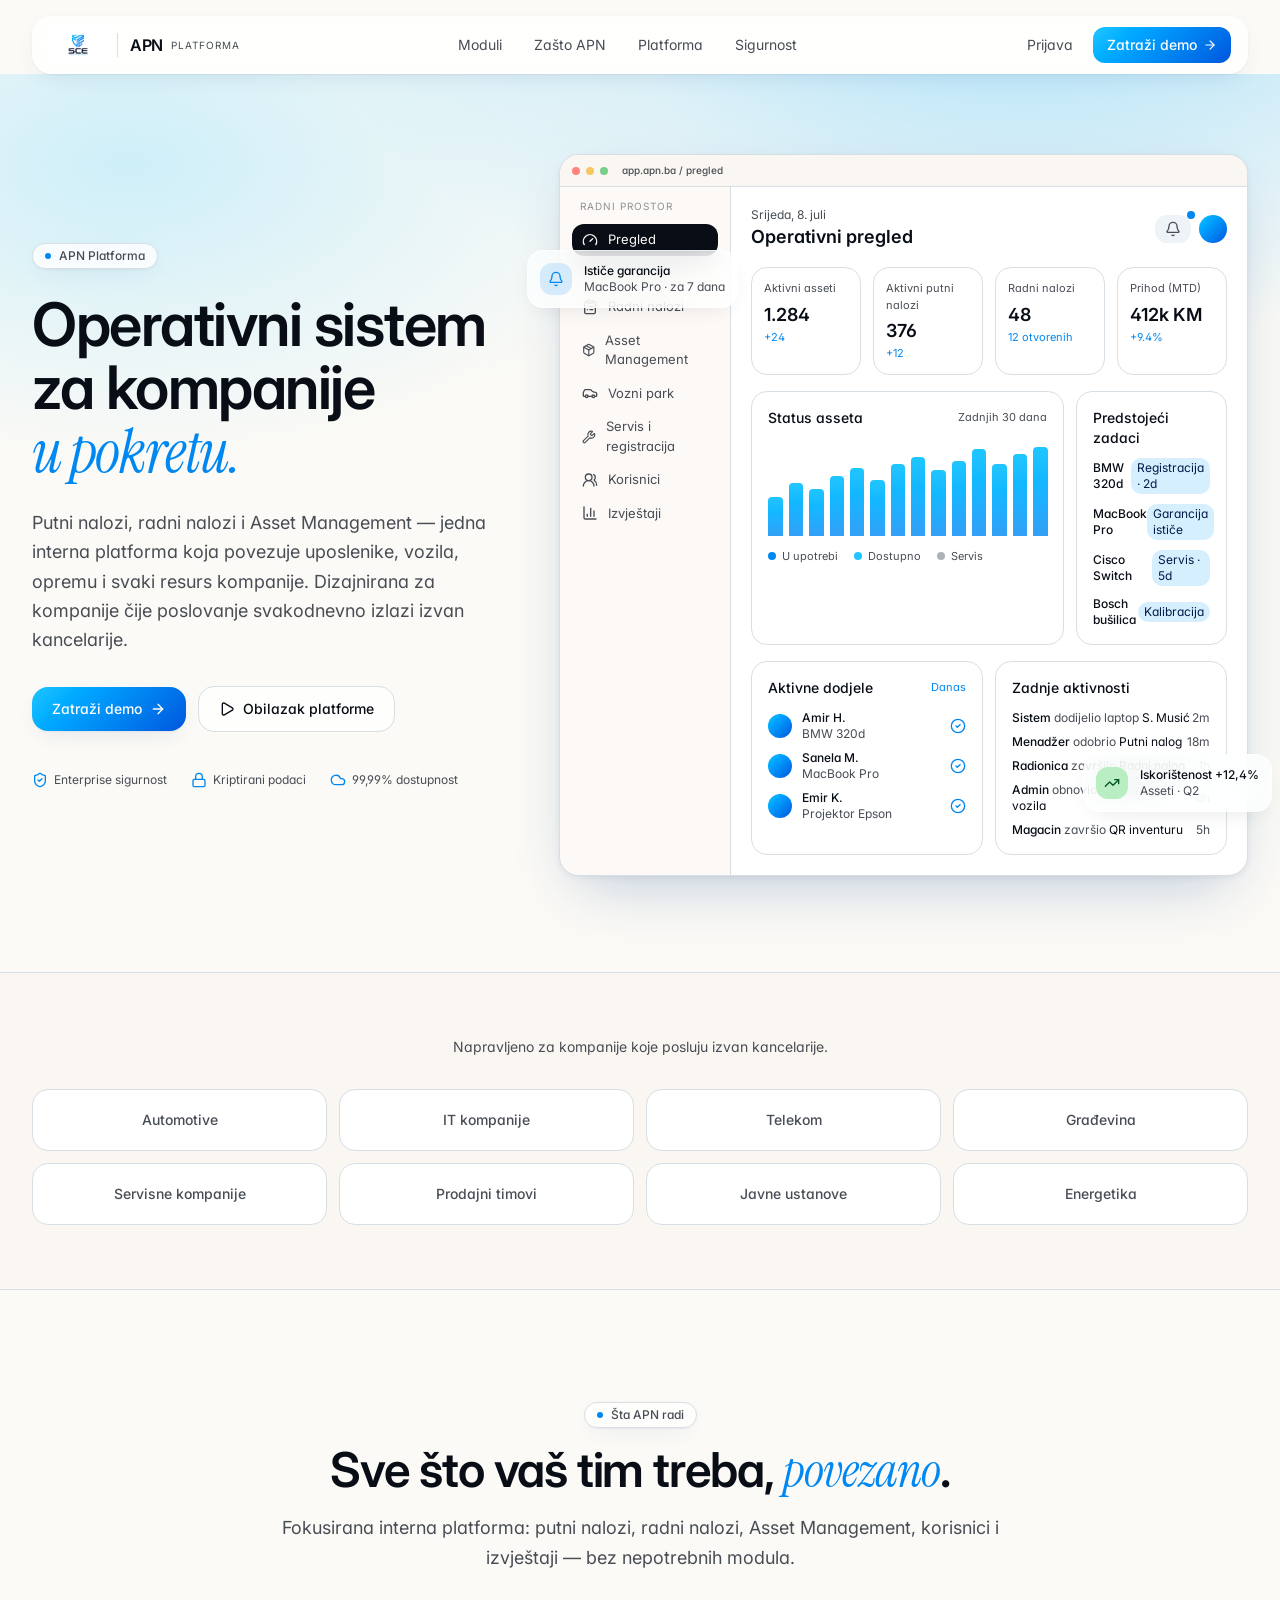
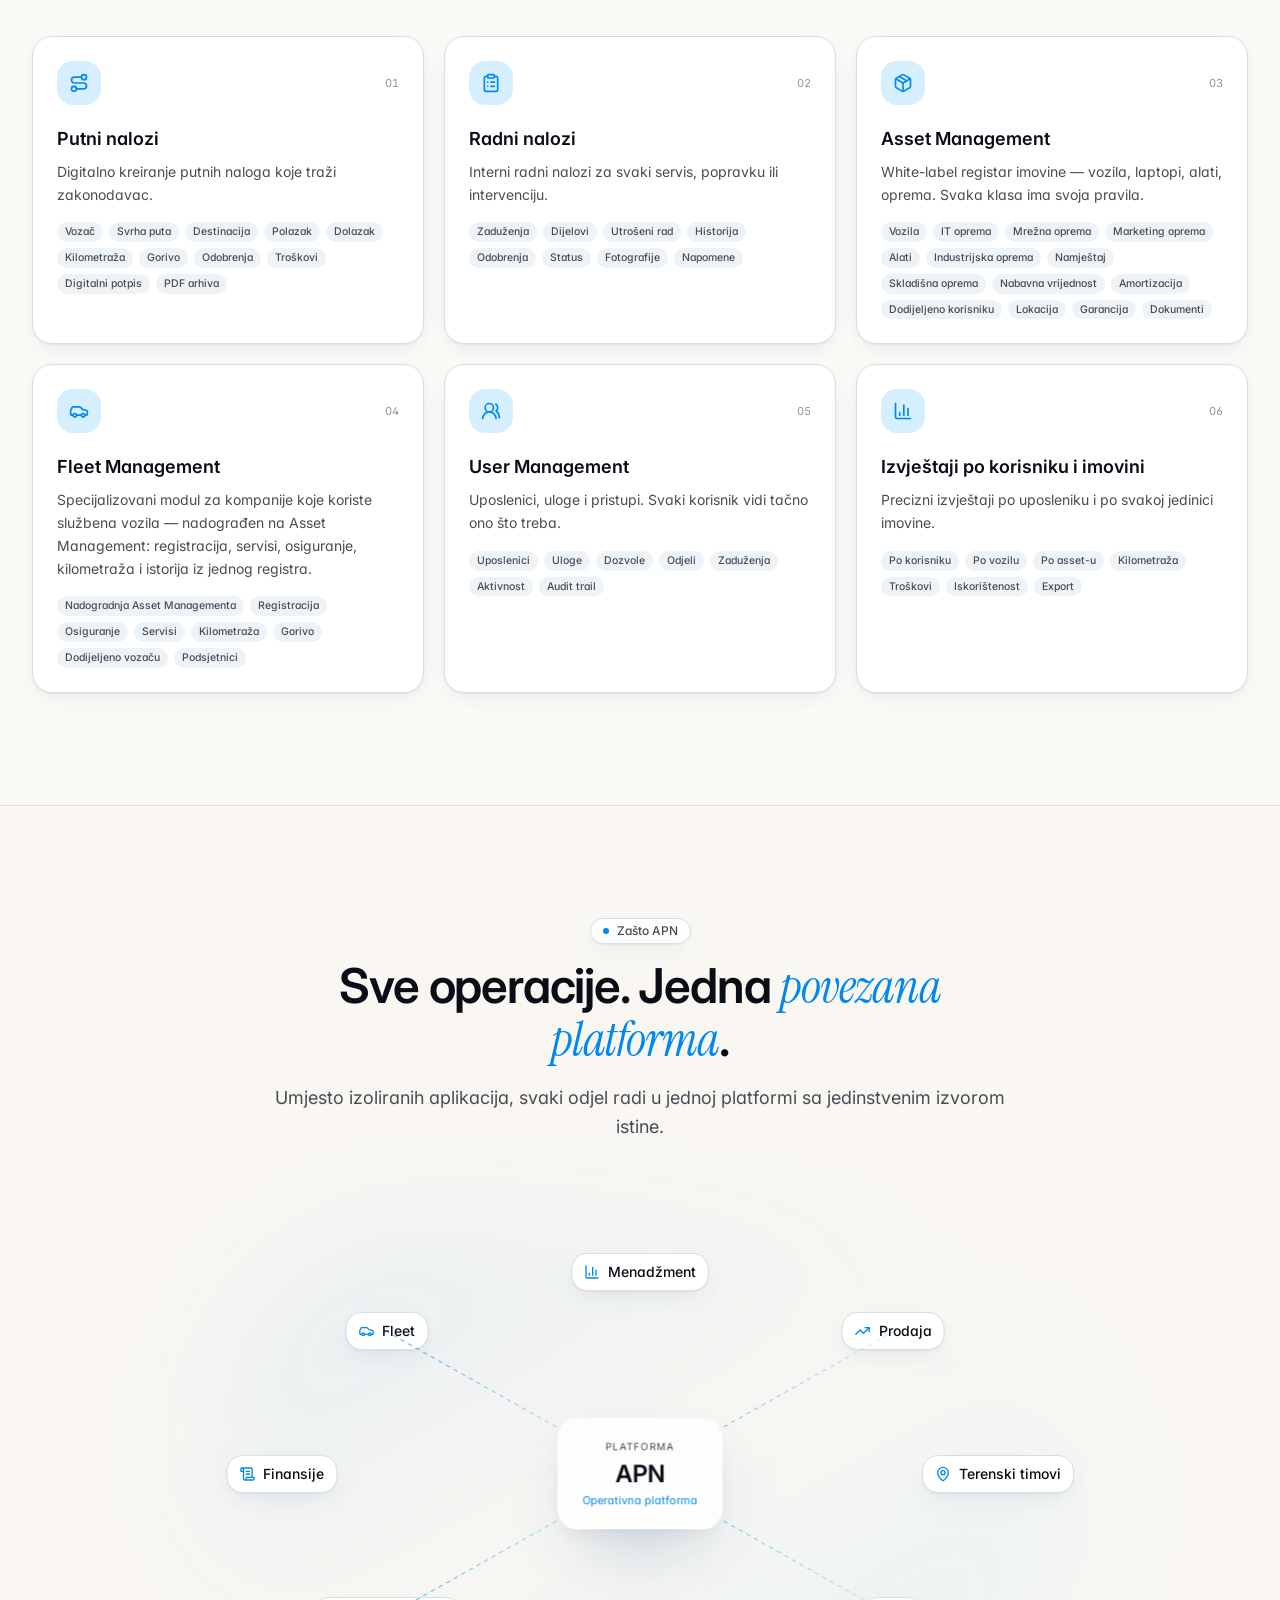
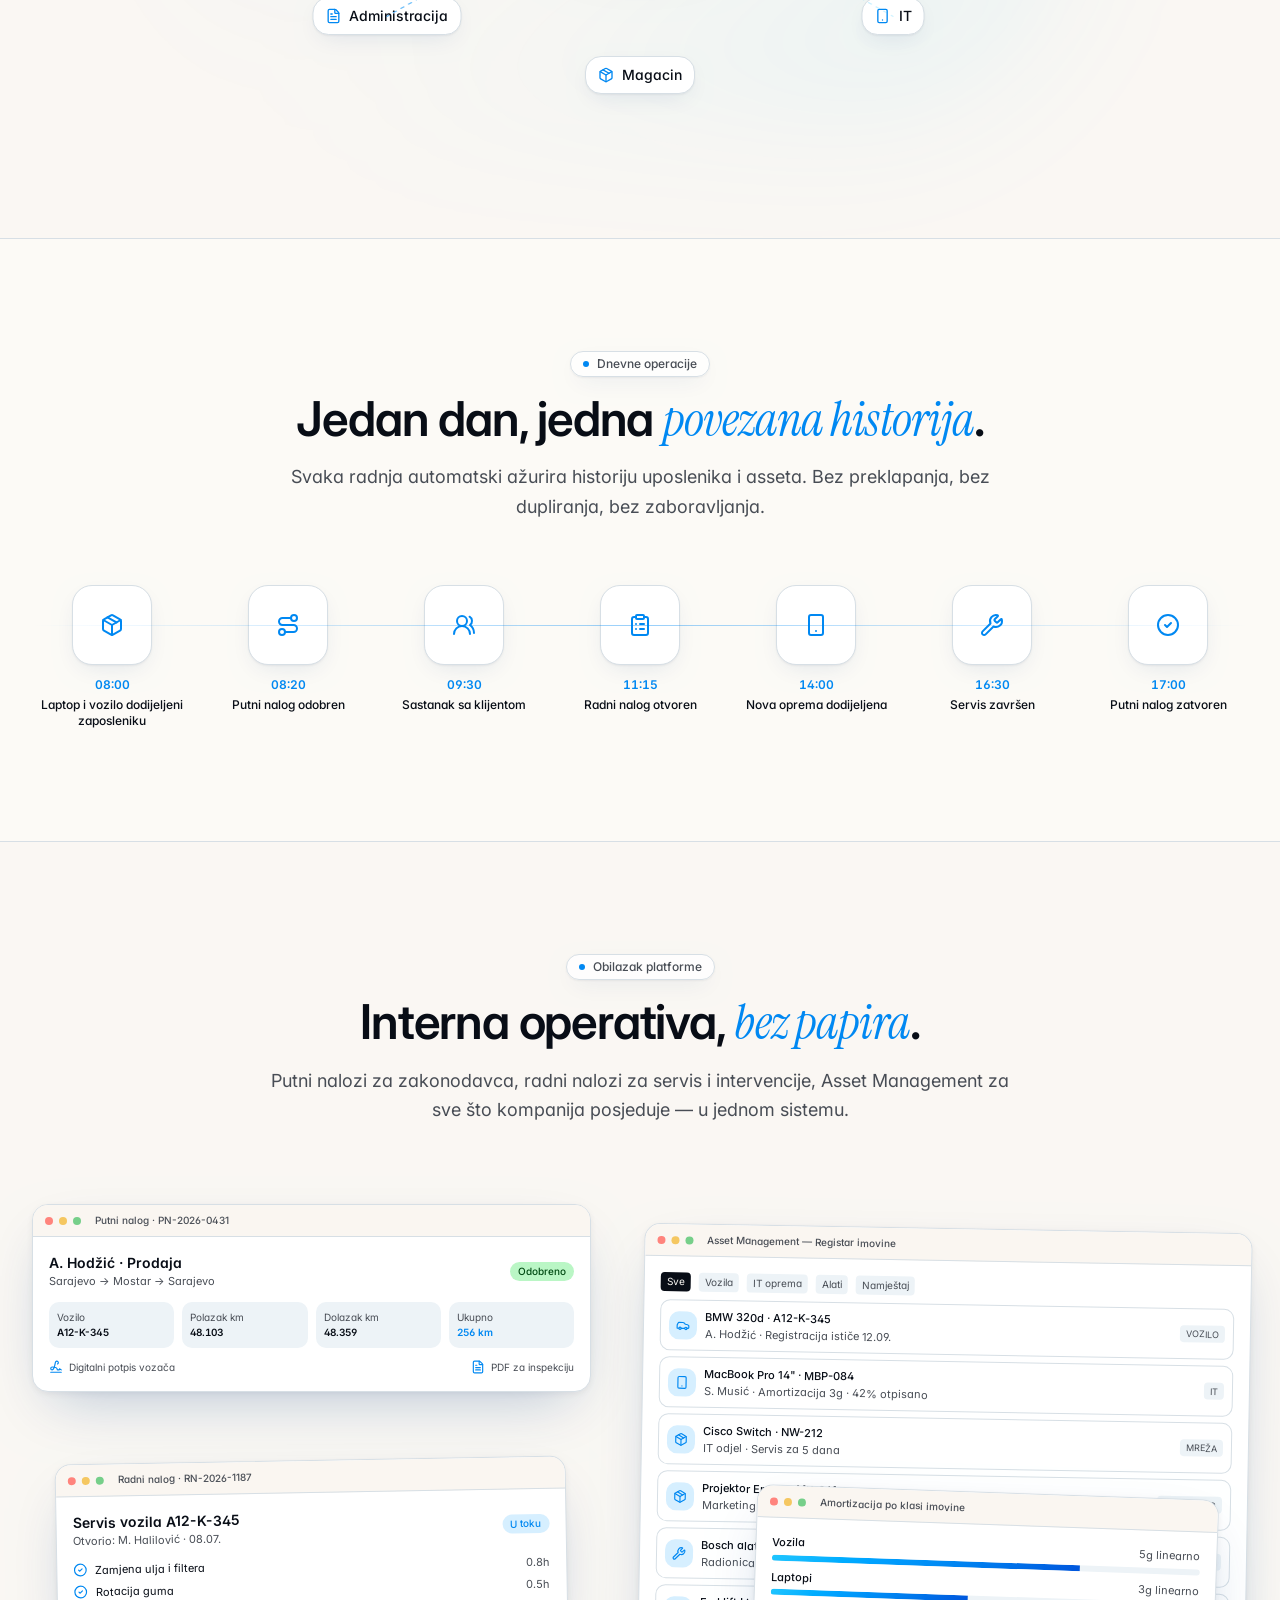
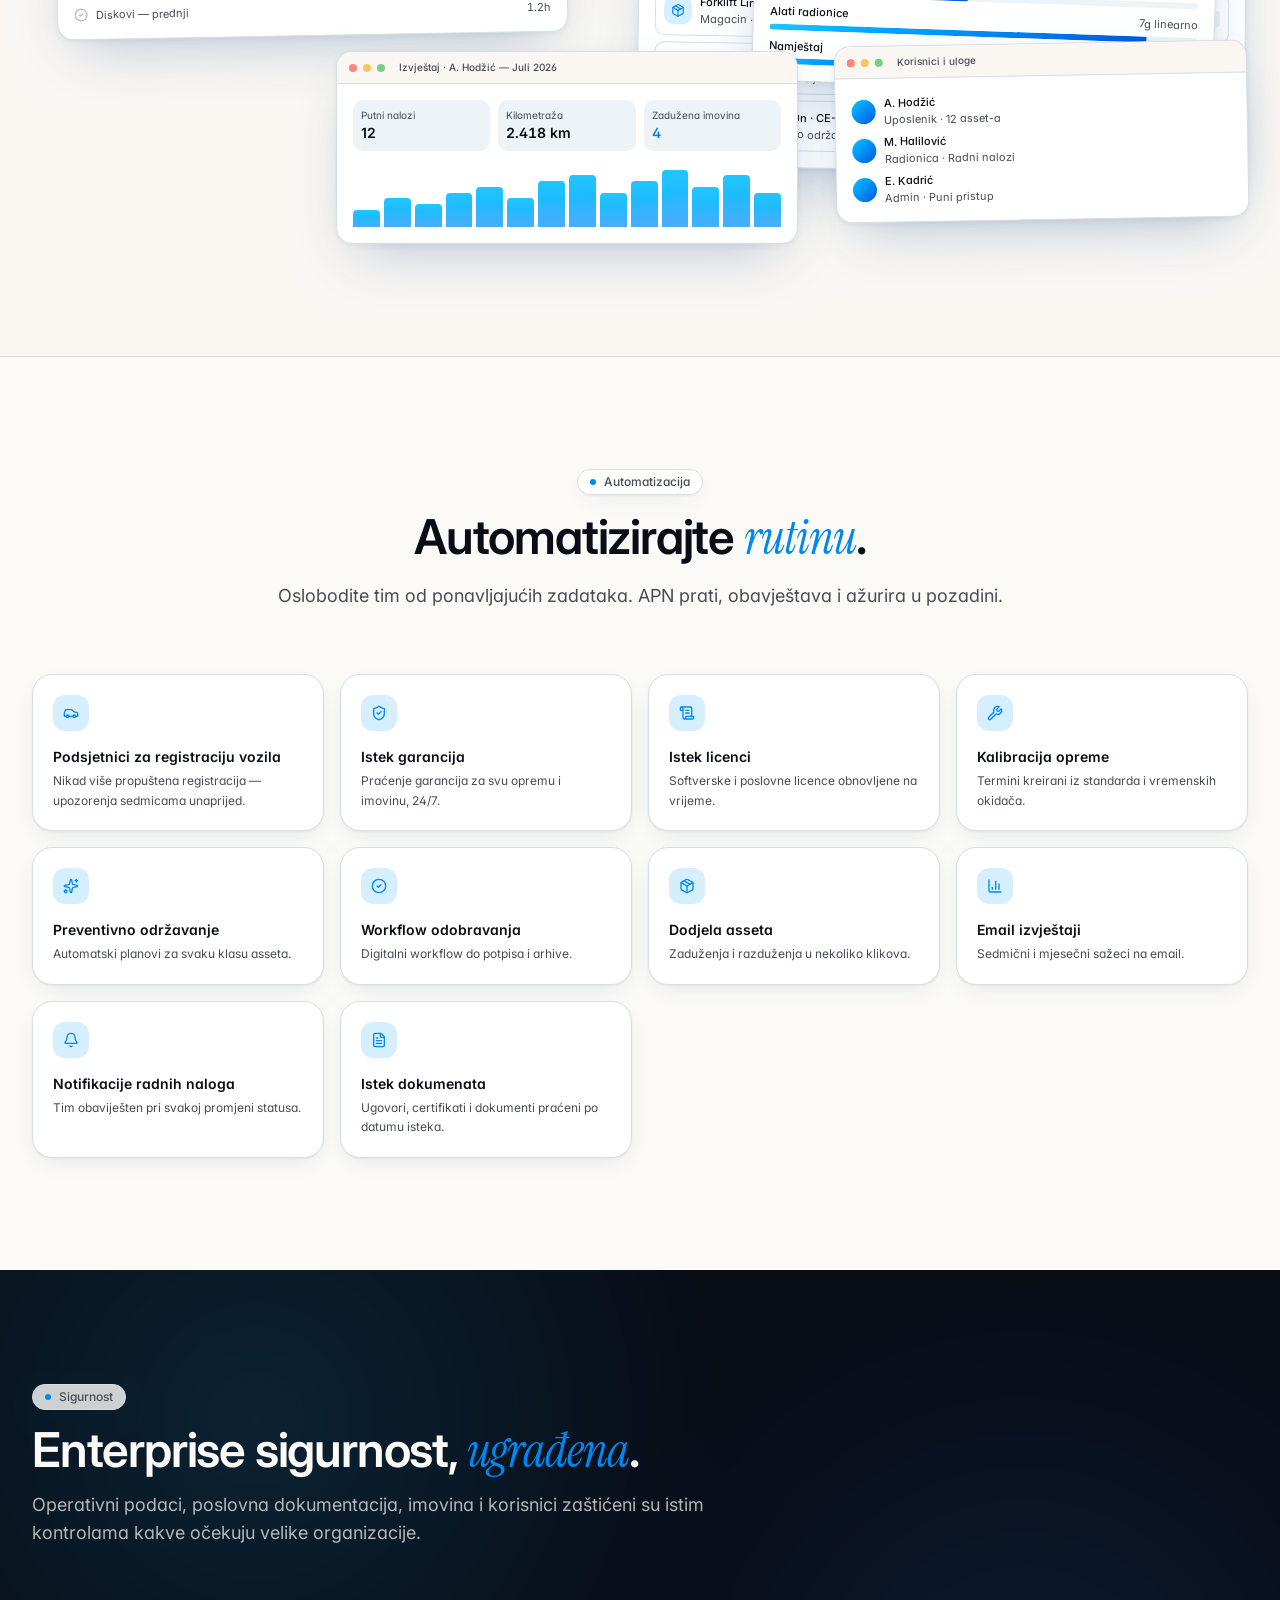
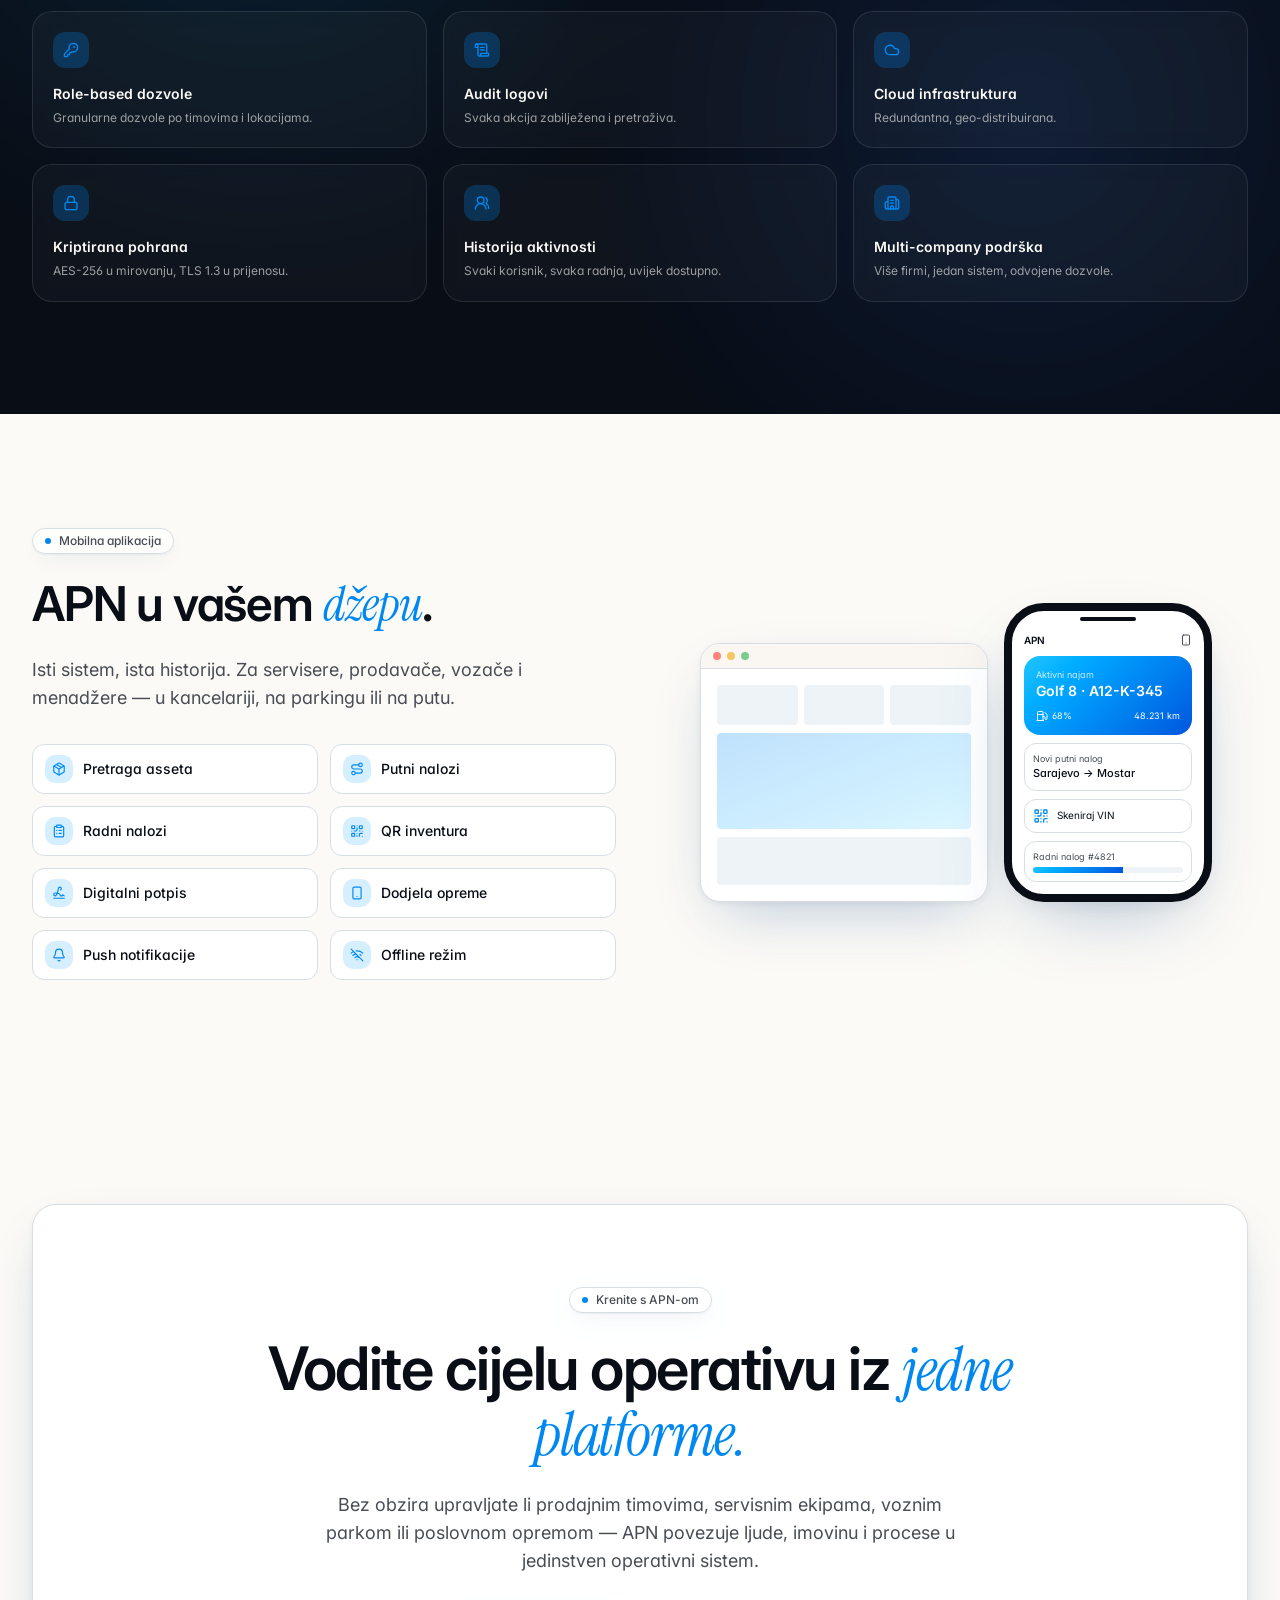
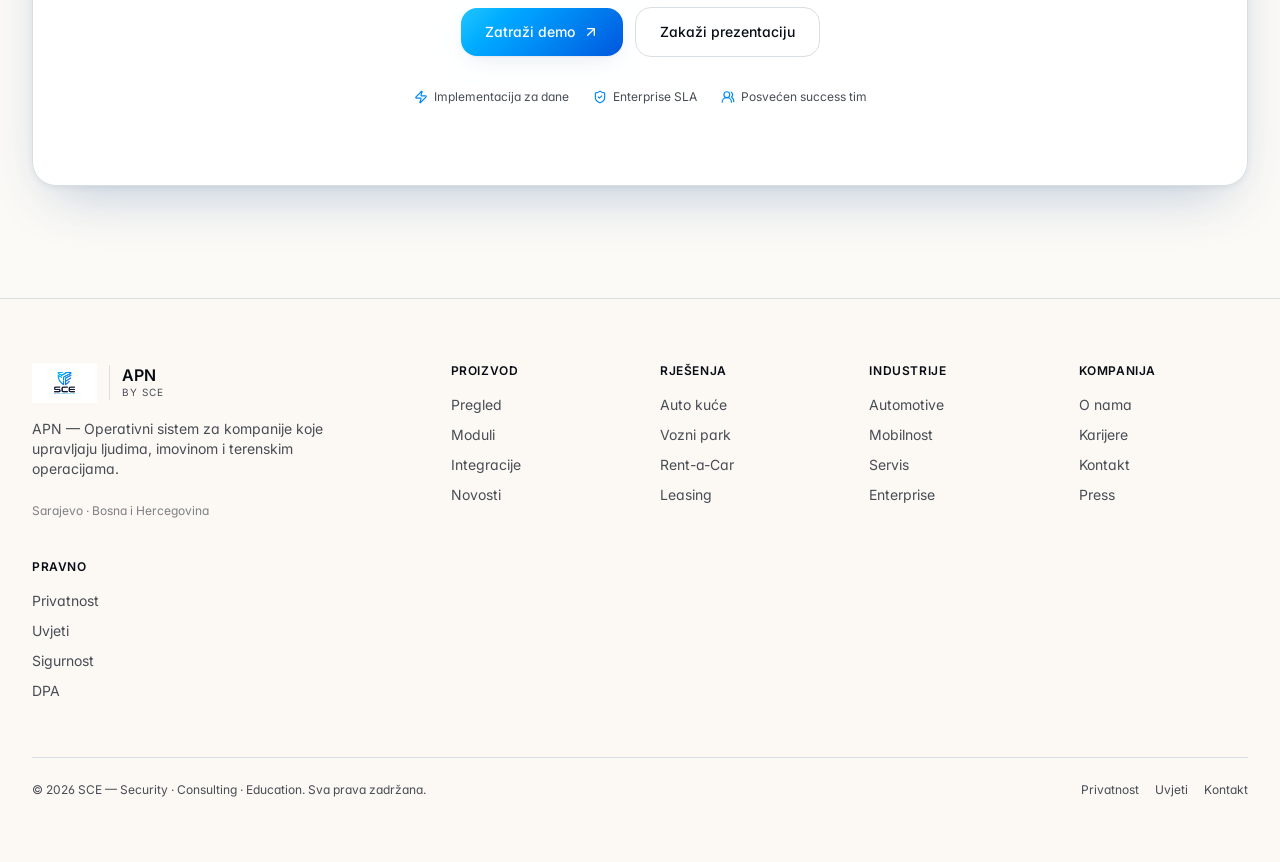
==== index.html @ 4240cc61 "Initial commit" ====
<!DOCTYPE html><html lang="bs"><head><meta charSet="utf-8"/><meta name="viewport" content="width=device-width, initial-scale=1"/><link rel="preload" as="image" href="sce-logo.jpg"/><link rel="stylesheet" href="styles.css"/><link rel="stylesheet" href="https://fonts.googleapis.com/css2?family=Inter:wght@400;500;600;700;800&amp;family=Instrument+Serif:ital@0;1&amp;display=swap" data-precedence="default"/><title>APN — Operativni sistem za kompanije u pokretu</title><meta name="description" content="APN je operativna platforma za kompanije koje upravljaju ljudima, imovinom i terenskim operacijama. Putni nalozi, radni nalozi i Asset Management u jednom sistemu."/><meta name="author" content="SCE"/><meta property="og:title" content="APN — Operativni sistem za kompanije u pokretu"/><meta property="og:description" content="Jedna platforma za putne naloge, radne naloge i Asset Management. Automotive, IT, telekom, građevina, servisne kompanije i više."/><meta property="og:type" content="website"/><meta name="twitter:card" content="summary_large_image"/><meta name="twitter:site" content="@APN"/><link rel="icon" href="/favicon.ico" type="image/x-icon"/><link rel="preconnect" href="https://fonts.googleapis.com"/><link rel="preconnect" href="https://fonts.gstatic.com" crossorigin="anonymous"/></head><body><div class="min-h-screen bg-background text-foreground"><header class="sticky top-0 z-50 w-full"><div class="mx-auto mt-4 max-w-7xl px-6 lg:px-8"><div class="glass rounded-2xl px-4 py-2.5 flex items-center justify-between shadow-soft"><a href="#" class="flex items-center gap-2.5"><img src="sce-logo.jpg" alt="SCE" class="h-9 w-auto"/><div class="hidden sm:flex items-center gap-2 pl-3 border-l border-border"><span class="font-semibold tracking-tight text-ink">APN</span><span class="text-[10px] text-ink-soft uppercase tracking-widest">Platforma</span></div></a><nav class="hidden md:flex items-center gap-8 text-sm text-ink-soft"><a class="hover:text-ink transition" href="#moduli">Moduli</a><a class="hover:text-ink transition" href="#zasto">Zašto APN</a><a class="hover:text-ink transition" href="#platforma">Platforma</a><a class="hover:text-ink transition" href="#sigurnost">Sigurnost</a></nav><div class="flex items-center gap-2"><a href="#cta" class="hidden sm:inline-flex text-sm text-ink-soft hover:text-ink px-3 py-2">Prijava</a><a href="#cta" class="inline-flex items-center gap-1.5 rounded-lg amber-gradient text-white px-3.5 py-2 text-sm font-medium hover:opacity-90 transition">Zatraži demo <svg xmlns="http://www.w3.org/2000/svg" width="24" height="24" viewBox="0 0 24 24" fill="none" stroke="currentColor" stroke-width="2" stroke-linecap="round" stroke-linejoin="round" class="lucide lucide-arrow-right h-3.5 w-3.5" aria-hidden="true"><path d="M5 12h14"></path><path d="m12 5 7 7-7 7"></path></svg></a></div></div></div></header><main><section class="relative overflow-hidden hero-gradient pb-24 pt-8"><div class="absolute inset-0 -z-10 grid-bg opacity-60"></div><div class="mx-auto w-full max-w-7xl px-6 lg:px-8 "><div class="grid lg:grid-cols-12 gap-12 items-center pt-12"><div class="lg:col-span-5 space-y-6"><div class="inline-flex items-center gap-2 rounded-full border border-border bg-surface-elevated/80 px-3 py-1 text-xs font-medium text-ink-soft shadow-soft"><span class="h-1.5 w-1.5 rounded-full bg-primary"></span>APN Platforma</div><h1 class="text-5xl md:text-[3.75rem] font-semibold tracking-tight text-ink leading-[1.05]">Operativni sistem<br/>za kompanije<br/><span class="font-display italic text-primary">u pokretu.</span></h1><p class="text-lg text-ink-soft leading-relaxed max-w-xl">Putni nalozi, radni nalozi i Asset Management — jedna interna platforma koja povezuje uposlenike, vozila, opremu i svaki resurs kompanije. Dizajnirana za kompanije čije poslovanje svakodnevno izlazi izvan kancelarije.</p><div class="flex flex-wrap items-center gap-3 pt-2"><a href="#cta" class="inline-flex items-center gap-2 rounded-xl amber-gradient text-white px-5 py-3 text-sm font-medium hover:opacity-90 transition shadow-soft">Zatraži demo <svg xmlns="http://www.w3.org/2000/svg" width="24" height="24" viewBox="0 0 24 24" fill="none" stroke="currentColor" stroke-width="2" stroke-linecap="round" stroke-linejoin="round" class="lucide lucide-arrow-right h-4 w-4" aria-hidden="true"><path d="M5 12h14"></path><path d="m12 5 7 7-7 7"></path></svg></a><a href="#platforma" class="inline-flex items-center gap-2 rounded-xl border border-border bg-surface-elevated/70 px-5 py-3 text-sm font-medium text-ink hover:bg-surface-elevated transition"><svg xmlns="http://www.w3.org/2000/svg" width="24" height="24" viewBox="0 0 24 24" fill="none" stroke="currentColor" stroke-width="2" stroke-linecap="round" stroke-linejoin="round" class="lucide lucide-play h-4 w-4" aria-hidden="true"><path d="M5 5a2 2 0 0 1 3.008-1.728l11.997 6.998a2 2 0 0 1 .003 3.458l-12 7A2 2 0 0 1 5 19z"></path></svg> Obilazak platforme</a></div><div class="flex flex-wrap items-center gap-x-6 gap-y-2 pt-4 text-xs text-ink-soft"><div class="flex items-center gap-1.5"><svg xmlns="http://www.w3.org/2000/svg" width="24" height="24" viewBox="0 0 24 24" fill="none" stroke="currentColor" stroke-width="2" stroke-linecap="round" stroke-linejoin="round" class="lucide lucide-shield-check h-4 w-4 text-primary" aria-hidden="true"><path d="M20 13c0 5-3.5 7.5-7.66 8.95a1 1 0 0 1-.67-.01C7.5 20.5 4 18 4 13V6a1 1 0 0 1 1-1c2 0 4.5-1.2 6.24-2.72a1.17 1.17 0 0 1 1.52 0C14.51 3.81 17 5 19 5a1 1 0 0 1 1 1z"></path><path d="m9 12 2 2 4-4"></path></svg> Enterprise sigurnost</div><div class="flex items-center gap-1.5"><svg xmlns="http://www.w3.org/2000/svg" width="24" height="24" viewBox="0 0 24 24" fill="none" stroke="currentColor" stroke-width="2" stroke-linecap="round" stroke-linejoin="round" class="lucide lucide-lock h-4 w-4 text-primary" aria-hidden="true"><rect width="18" height="11" x="3" y="11" rx="2" ry="2"></rect><path d="M7 11V7a5 5 0 0 1 10 0v4"></path></svg> Kriptirani podaci</div><div class="flex items-center gap-1.5"><svg xmlns="http://www.w3.org/2000/svg" width="24" height="24" viewBox="0 0 24 24" fill="none" stroke="currentColor" stroke-width="2" stroke-linecap="round" stroke-linejoin="round" class="lucide lucide-cloud h-4 w-4 text-primary" aria-hidden="true"><path d="M17.5 19H9a7 7 0 1 1 6.71-9h1.79a4.5 4.5 0 1 1 0 9Z"></path></svg> 99,99% dostupnost</div></div></div><div class="lg:col-span-7"><div class="relative"><div class="absolute -inset-6 -z-10 rounded-[2rem] bg-gradient-to-br from-primary/25 via-amber-glow/15 to-transparent blur-2xl"></div><div class="rounded-2xl bg-surface-elevated shadow-window border border-border overflow-hidden"><div class="flex items-center gap-1.5 border-b border-border px-3 py-2 bg-surface"><span class="h-2 w-2 rounded-full bg-[oklch(0.75_0.15_25)]"></span><span class="h-2 w-2 rounded-full bg-[oklch(0.85_0.13_85)]"></span><span class="h-2 w-2 rounded-full bg-[oklch(0.78_0.13_150)]"></span><span class="ml-2 text-[10px] font-medium text-ink-soft">app.apn.ba / pregled</span></div><div class="grid grid-cols-12 min-h-[560px]"><aside class="col-span-3 border-r border-border p-3 space-y-0.5 bg-surface/60"><div class="text-[10px] uppercase tracking-widest text-ink-soft/60 px-2 pb-2">Radni prostor</div><div class="flex items-center gap-2.5 rounded-lg px-2.5 py-1.5 text-[13px] bg-ink text-background"><svg xmlns="http://www.w3.org/2000/svg" width="24" height="24" viewBox="0 0 24 24" fill="none" stroke="currentColor" stroke-width="2" stroke-linecap="round" stroke-linejoin="round" class="lucide lucide-gauge h-4 w-4" aria-hidden="true"><path d="m12 14 4-4"></path><path d="M3.34 19a10 10 0 1 1 17.32 0"></path></svg> <!-- -->Pregled</div><div class="flex items-center gap-2.5 rounded-lg px-2.5 py-1.5 text-[13px] text-ink-soft hover:bg-muted"><svg xmlns="http://www.w3.org/2000/svg" width="24" height="24" viewBox="0 0 24 24" fill="none" stroke="currentColor" stroke-width="2" stroke-linecap="round" stroke-linejoin="round" class="lucide lucide-route h-4 w-4" aria-hidden="true"><circle cx="6" cy="19" r="3"></circle><path d="M9 19h8.5a3.5 3.5 0 0 0 0-7h-11a3.5 3.5 0 0 1 0-7H15"></path><circle cx="18" cy="5" r="3"></circle></svg> <!-- -->Putni nalozi</div><div class="flex items-center gap-2.5 rounded-lg px-2.5 py-1.5 text-[13px] text-ink-soft hover:bg-muted"><svg xmlns="http://www.w3.org/2000/svg" width="24" height="24" viewBox="0 0 24 24" fill="none" stroke="currentColor" stroke-width="2" stroke-linecap="round" stroke-linejoin="round" class="lucide lucide-clipboard-list h-4 w-4" aria-hidden="true"><rect width="8" height="4" x="8" y="2" rx="1" ry="1"></rect><path d="M16 4h2a2 2 0 0 1 2 2v14a2 2 0 0 1-2 2H6a2 2 0 0 1-2-2V6a2 2 0 0 1 2-2h2"></path><path d="M12 11h4"></path><path d="M12 16h4"></path><path d="M8 11h.01"></path><path d="M8 16h.01"></path></svg> <!-- -->Radni nalozi</div><div class="flex items-center gap-2.5 rounded-lg px-2.5 py-1.5 text-[13px] text-ink-soft hover:bg-muted"><svg xmlns="http://www.w3.org/2000/svg" width="24" height="24" viewBox="0 0 24 24" fill="none" stroke="currentColor" stroke-width="2" stroke-linecap="round" stroke-linejoin="round" class="lucide lucide-package h-4 w-4" aria-hidden="true"><path d="M11 21.73a2 2 0 0 0 2 0l7-4A2 2 0 0 0 21 16V8a2 2 0 0 0-1-1.73l-7-4a2 2 0 0 0-2 0l-7 4A2 2 0 0 0 3 8v8a2 2 0 0 0 1 1.73z"></path><path d="M12 22V12"></path><polyline points="3.29 7 12 12 20.71 7"></polyline><path d="m7.5 4.27 9 5.15"></path></svg> <!-- -->Asset Management</div><div class="flex items-center gap-2.5 rounded-lg px-2.5 py-1.5 text-[13px] text-ink-soft hover:bg-muted"><svg xmlns="http://www.w3.org/2000/svg" width="24" height="24" viewBox="0 0 24 24" fill="none" stroke="currentColor" stroke-width="2" stroke-linecap="round" stroke-linejoin="round" class="lucide lucide-car h-4 w-4" aria-hidden="true"><path d="M19 17h2c.6 0 1-.4 1-1v-3c0-.9-.7-1.7-1.5-1.9C18.7 10.6 16 10 16 10s-1.3-1.4-2.2-2.3c-.5-.4-1.1-.7-1.8-.7H5c-.6 0-1.1.4-1.4.9l-1.4 2.9A3.7 3.7 0 0 0 2 12v4c0 .6.4 1 1 1h2"></path><circle cx="7" cy="17" r="2"></circle><path d="M9 17h6"></path><circle cx="17" cy="17" r="2"></circle></svg> <!-- -->Vozni park</div><div class="flex items-center gap-2.5 rounded-lg px-2.5 py-1.5 text-[13px] text-ink-soft hover:bg-muted"><svg xmlns="http://www.w3.org/2000/svg" width="24" height="24" viewBox="0 0 24 24" fill="none" stroke="currentColor" stroke-width="2" stroke-linecap="round" stroke-linejoin="round" class="lucide lucide-wrench h-4 w-4" aria-hidden="true"><path d="M14.7 6.3a1 1 0 0 0 0 1.4l1.6 1.6a1 1 0 0 0 1.4 0l3.106-3.105c.32-.322.863-.22.983.218a6 6 0 0 1-8.259 7.057l-7.91 7.91a1 1 0 0 1-2.999-3l7.91-7.91a6 6 0 0 1 7.057-8.259c.438.12.54.662.219.984z"></path></svg> <!-- -->Servis i registracija</div><div class="flex items-center gap-2.5 rounded-lg px-2.5 py-1.5 text-[13px] text-ink-soft hover:bg-muted"><svg xmlns="http://www.w3.org/2000/svg" width="24" height="24" viewBox="0 0 24 24" fill="none" stroke="currentColor" stroke-width="2" stroke-linecap="round" stroke-linejoin="round" class="lucide lucide-users-round h-4 w-4" aria-hidden="true"><path d="M18 21a8 8 0 0 0-16 0"></path><circle cx="10" cy="8" r="5"></circle><path d="M22 20c0-3.37-2-6.5-4-8a5 5 0 0 0-.45-8.3"></path></svg> <!-- -->Korisnici</div><div class="flex items-center gap-2.5 rounded-lg px-2.5 py-1.5 text-[13px] text-ink-soft hover:bg-muted"><svg xmlns="http://www.w3.org/2000/svg" width="24" height="24" viewBox="0 0 24 24" fill="none" stroke="currentColor" stroke-width="2" stroke-linecap="round" stroke-linejoin="round" class="lucide lucide-chart-column h-4 w-4" aria-hidden="true"><path d="M3 3v16a2 2 0 0 0 2 2h16"></path><path d="M18 17V9"></path><path d="M13 17V5"></path><path d="M8 17v-3"></path></svg> <!-- -->Izvještaji</div></aside><main class="col-span-9 p-5 space-y-4"><div class="flex items-center justify-between"><div><div class="text-xs text-ink-soft">Srijeda, 8. juli</div><div class="text-lg font-semibold text-ink">Operativni pregled</div></div><div class="flex items-center gap-2"><div class="relative rounded-lg bg-muted px-2.5 py-1.5"><svg xmlns="http://www.w3.org/2000/svg" width="24" height="24" viewBox="0 0 24 24" fill="none" stroke="currentColor" stroke-width="2" stroke-linecap="round" stroke-linejoin="round" class="lucide lucide-bell h-4 w-4 text-ink-soft" aria-hidden="true"><path d="M10.268 21a2 2 0 0 0 3.464 0"></path><path d="M3.262 15.326A1 1 0 0 0 4 17h16a1 1 0 0 0 .74-1.673C19.41 13.956 18 12.499 18 8A6 6 0 0 0 6 8c0 4.499-1.411 5.956-2.738 7.326"></path></svg><span class="absolute -top-1 -right-1 h-2 w-2 rounded-full bg-primary"></span></div><div class="h-7 w-7 rounded-full amber-gradient"></div></div></div><div class="grid grid-cols-4 gap-3"><div class="rounded-xl border border-border p-3"><div class="text-[11px] text-ink-soft">Aktivni asseti</div><div class="mt-1 text-lg font-semibold text-ink">1.284</div><div class="text-[11px] text-primary">+24</div></div><div class="rounded-xl border border-border p-3"><div class="text-[11px] text-ink-soft">Aktivni putni nalozi</div><div class="mt-1 text-lg font-semibold text-ink">376</div><div class="text-[11px] text-primary">+12</div></div><div class="rounded-xl border border-border p-3"><div class="text-[11px] text-ink-soft">Radni nalozi</div><div class="mt-1 text-lg font-semibold text-ink">48</div><div class="text-[11px] text-primary">12 otvorenih</div></div><div class="rounded-xl border border-border p-3"><div class="text-[11px] text-ink-soft">Prihod (MTD)</div><div class="mt-1 text-lg font-semibold text-ink">412k KM</div><div class="text-[11px] text-primary">+9.4%</div></div></div><div class="grid grid-cols-3 gap-3"><div class="col-span-2 rounded-xl border border-border p-4"><div class="flex items-center justify-between"><div class="text-sm font-medium text-ink">Status asseta</div><div class="text-[11px] text-ink-soft">Zadnjih 30 dana</div></div><div class="mt-3 flex items-end gap-1.5 h-24"><div class="flex-1 rounded-t bg-gradient-to-t from-primary/80 to-amber-glow" style="height:40%"></div><div class="flex-1 rounded-t bg-gradient-to-t from-primary/80 to-amber-glow" style="height:55%"></div><div class="flex-1 rounded-t bg-gradient-to-t from-primary/80 to-amber-glow" style="height:48%"></div><div class="flex-1 rounded-t bg-gradient-to-t from-primary/80 to-amber-glow" style="height:62%"></div><div class="flex-1 rounded-t bg-gradient-to-t from-primary/80 to-amber-glow" style="height:70%"></div><div class="flex-1 rounded-t bg-gradient-to-t from-primary/80 to-amber-glow" style="height:58%"></div><div class="flex-1 rounded-t bg-gradient-to-t from-primary/80 to-amber-glow" style="height:75%"></div><div class="flex-1 rounded-t bg-gradient-to-t from-primary/80 to-amber-glow" style="height:82%"></div><div class="flex-1 rounded-t bg-gradient-to-t from-primary/80 to-amber-glow" style="height:68%"></div><div class="flex-1 rounded-t bg-gradient-to-t from-primary/80 to-amber-glow" style="height:78%"></div><div class="flex-1 rounded-t bg-gradient-to-t from-primary/80 to-amber-glow" style="height:90%"></div><div class="flex-1 rounded-t bg-gradient-to-t from-primary/80 to-amber-glow" style="height:74%"></div><div class="flex-1 rounded-t bg-gradient-to-t from-primary/80 to-amber-glow" style="height:85%"></div><div class="flex-1 rounded-t bg-gradient-to-t from-primary/80 to-amber-glow" style="height:92%"></div></div><div class="mt-3 flex items-center gap-4 text-[11px] text-ink-soft"><span class="flex items-center gap-1.5"><span class="h-2 w-2 rounded-full bg-primary"></span>U upotrebi</span><span class="flex items-center gap-1.5"><span class="h-2 w-2 rounded-full bg-amber-glow"></span>Dostupno</span><span class="flex items-center gap-1.5"><span class="h-2 w-2 rounded-full bg-muted-foreground/50"></span>Servis</span></div></div><div class="rounded-xl border border-border p-4 space-y-2.5"><div class="text-sm font-medium text-ink">Predstojeći zadaci</div><div class="flex items-center justify-between text-xs"><div class="text-ink font-medium">BMW 320d</div><div class="rounded-md bg-accent px-1.5 py-0.5 text-accent-foreground">Registracija · 2d</div></div><div class="flex items-center justify-between text-xs"><div class="text-ink font-medium">MacBook Pro</div><div class="rounded-md bg-accent px-1.5 py-0.5 text-accent-foreground">Garancija ističe</div></div><div class="flex items-center justify-between text-xs"><div class="text-ink font-medium">Cisco Switch</div><div class="rounded-md bg-accent px-1.5 py-0.5 text-accent-foreground">Servis · 5d</div></div><div class="flex items-center justify-between text-xs"><div class="text-ink font-medium">Bosch bušilica</div><div class="rounded-md bg-accent px-1.5 py-0.5 text-accent-foreground">Kalibracija</div></div></div></div><div class="grid grid-cols-2 gap-3"><div class="rounded-xl border border-border p-4"><div class="flex items-center justify-between"><div class="text-sm font-medium text-ink">Aktivne dodjele</div><div class="text-[11px] text-primary">Danas</div></div><div class="mt-3 space-y-2"><div class="flex items-center gap-2.5 text-xs"><div class="h-6 w-6 rounded-full amber-gradient shrink-0"></div><div class="flex-1"><div class="font-medium text-ink">Amir H.</div><div class="text-ink-soft">BMW 320d</div></div><svg xmlns="http://www.w3.org/2000/svg" width="24" height="24" viewBox="0 0 24 24" fill="none" stroke="currentColor" stroke-width="2" stroke-linecap="round" stroke-linejoin="round" class="lucide lucide-circle-check h-4 w-4 text-primary" aria-hidden="true"><circle cx="12" cy="12" r="10"></circle><path d="m9 12 2 2 4-4"></path></svg></div><div class="flex items-center gap-2.5 text-xs"><div class="h-6 w-6 rounded-full amber-gradient shrink-0"></div><div class="flex-1"><div class="font-medium text-ink">Sanela M.</div><div class="text-ink-soft">MacBook Pro</div></div><svg xmlns="http://www.w3.org/2000/svg" width="24" height="24" viewBox="0 0 24 24" fill="none" stroke="currentColor" stroke-width="2" stroke-linecap="round" stroke-linejoin="round" class="lucide lucide-circle-check h-4 w-4 text-primary" aria-hidden="true"><circle cx="12" cy="12" r="10"></circle><path d="m9 12 2 2 4-4"></path></svg></div><div class="flex items-center gap-2.5 text-xs"><div class="h-6 w-6 rounded-full amber-gradient shrink-0"></div><div class="flex-1"><div class="font-medium text-ink">Emir K.</div><div class="text-ink-soft">Projektor Epson</div></div><svg xmlns="http://www.w3.org/2000/svg" width="24" height="24" viewBox="0 0 24 24" fill="none" stroke="currentColor" stroke-width="2" stroke-linecap="round" stroke-linejoin="round" class="lucide lucide-circle-check h-4 w-4 text-primary" aria-hidden="true"><circle cx="12" cy="12" r="10"></circle><path d="m9 12 2 2 4-4"></path></svg></div></div></div><div class="rounded-xl border border-border p-4"><div class="text-sm font-medium text-ink">Zadnje aktivnosti</div><div class="mt-3 space-y-2 text-xs"><div class="flex items-center justify-between"><div><span class="font-medium text-ink">Sistem</span> <span class="text-ink-soft">dodijelio laptop</span> <span class="text-ink">S. Musić</span></div><div class="text-ink-soft">2m</div></div><div class="flex items-center justify-between"><div><span class="font-medium text-ink">Menadžer</span> <span class="text-ink-soft">odobrio</span> <span class="text-ink">Putni nalog</span></div><div class="text-ink-soft">18m</div></div><div class="flex items-center justify-between"><div><span class="font-medium text-ink">Radionica</span> <span class="text-ink-soft">završila</span> <span class="text-ink">Radni nalog</span></div><div class="text-ink-soft">1h</div></div><div class="flex items-center justify-between"><div><span class="font-medium text-ink">Admin</span> <span class="text-ink-soft">obnovio</span> <span class="text-ink">Registraciju vozila</span></div><div class="text-ink-soft">3h</div></div><div class="flex items-center justify-between"><div><span class="font-medium text-ink">Magacin</span> <span class="text-ink-soft">završio</span> <span class="text-ink">QR inventuru</span></div><div class="text-ink-soft">5h</div></div></div></div></div></main></div></div><div class="hidden md:flex absolute -left-8 top-24 glass rounded-xl p-3 shadow-float items-center gap-3 animate-float"><div class="grid h-8 w-8 place-items-center rounded-lg bg-primary/15 text-primary"><svg xmlns="http://www.w3.org/2000/svg" width="24" height="24" viewBox="0 0 24 24" fill="none" stroke="currentColor" stroke-width="2" stroke-linecap="round" stroke-linejoin="round" class="lucide lucide-bell h-4 w-4" aria-hidden="true"><path d="M10.268 21a2 2 0 0 0 3.464 0"></path><path d="M3.262 15.326A1 1 0 0 0 4 17h16a1 1 0 0 0 .74-1.673C19.41 13.956 18 12.499 18 8A6 6 0 0 0 6 8c0 4.499-1.411 5.956-2.738 7.326"></path></svg></div><div class="text-xs"><div class="font-medium text-ink">Ističe garancija</div><div class="text-ink-soft">MacBook Pro · za 7 dana</div></div></div><div class="hidden md:flex absolute -right-6 bottom-16 glass rounded-xl p-3 shadow-float items-center gap-3 animate-float" style="animation-delay:1.5s"><div class="grid h-8 w-8 place-items-center rounded-lg bg-[oklch(0.9_0.08_150)] text-[oklch(0.4_0.12_150)]"><svg xmlns="http://www.w3.org/2000/svg" width="24" height="24" viewBox="0 0 24 24" fill="none" stroke="currentColor" stroke-width="2" stroke-linecap="round" stroke-linejoin="round" class="lucide lucide-trending-up h-4 w-4" aria-hidden="true"><path d="M16 7h6v6"></path><path d="m22 7-8.5 8.5-5-5L2 17"></path></svg></div><div class="text-xs"><div class="font-medium text-ink">Iskorištenost +12,4%</div><div class="text-ink-soft">Asseti · Q2</div></div></div></div></div></div></div></section><section class="py-16 border-y border-border bg-surface/50"><div class="mx-auto w-full max-w-7xl px-6 lg:px-8 "><p class="text-center text-sm text-ink-soft mb-8">Napravljeno za kompanije koje posluju izvan kancelarije.</p><div class="grid grid-cols-2 md:grid-cols-4 gap-3"><div class="rounded-xl border border-border bg-surface-elevated py-5 text-center text-sm font-medium text-ink-soft hover:text-ink hover:border-primary/40 transition">Automotive</div><div class="rounded-xl border border-border bg-surface-elevated py-5 text-center text-sm font-medium text-ink-soft hover:text-ink hover:border-primary/40 transition">IT kompanije</div><div class="rounded-xl border border-border bg-surface-elevated py-5 text-center text-sm font-medium text-ink-soft hover:text-ink hover:border-primary/40 transition">Telekom</div><div class="rounded-xl border border-border bg-surface-elevated py-5 text-center text-sm font-medium text-ink-soft hover:text-ink hover:border-primary/40 transition">Građevina</div><div class="rounded-xl border border-border bg-surface-elevated py-5 text-center text-sm font-medium text-ink-soft hover:text-ink hover:border-primary/40 transition">Servisne kompanije</div><div class="rounded-xl border border-border bg-surface-elevated py-5 text-center text-sm font-medium text-ink-soft hover:text-ink hover:border-primary/40 transition">Prodajni timovi</div><div class="rounded-xl border border-border bg-surface-elevated py-5 text-center text-sm font-medium text-ink-soft hover:text-ink hover:border-primary/40 transition">Javne ustanove</div><div class="rounded-xl border border-border bg-surface-elevated py-5 text-center text-sm font-medium text-ink-soft hover:text-ink hover:border-primary/40 transition">Energetika</div></div></div></section><section id="moduli" class="py-28"><div class="mx-auto w-full max-w-7xl px-6 lg:px-8 "><div class="flex flex-col items-center text-center gap-4 max-w-3xl mx-auto"><div class="inline-flex items-center gap-2 rounded-full border border-border bg-surface-elevated/80 px-3 py-1 text-xs font-medium text-ink-soft shadow-soft"><span class="h-1.5 w-1.5 rounded-full bg-primary"></span>Šta APN radi</div><h2 class="text-4xl md:text-5xl font-semibold tracking-tight text-ink leading-[1.1]">Sve što vaš tim treba, <span class="font-display italic text-primary">povezano</span>.</h2><p class="text-lg text-ink-soft leading-relaxed">Fokusirana interna platforma: putni nalozi, radni nalozi, Asset Management, korisnici i izvještaji — bez nepotrebnih modula.</p></div><div class="mt-16 grid md:grid-cols-2 lg:grid-cols-3 gap-5"><div class="group rounded-2xl border border-border bg-surface-elevated p-6 shadow-soft hover:shadow-float hover:-translate-y-1 transition-all duration-300"><div class="flex items-center justify-between"><div class="grid h-11 w-11 place-items-center rounded-xl bg-accent text-primary group-hover:amber-gradient group-hover:text-white transition-all"><svg xmlns="http://www.w3.org/2000/svg" width="24" height="24" viewBox="0 0 24 24" fill="none" stroke="currentColor" stroke-width="2" stroke-linecap="round" stroke-linejoin="round" class="lucide lucide-route h-5 w-5" aria-hidden="true"><circle cx="6" cy="19" r="3"></circle><path d="M9 19h8.5a3.5 3.5 0 0 0 0-7h-11a3.5 3.5 0 0 1 0-7H15"></path><circle cx="18" cy="5" r="3"></circle></svg></div><span class="text-[11px] text-ink-soft/60 tabular-nums">01</span></div><h3 class="mt-5 text-lg font-semibold text-ink">Putni nalozi</h3><p class="mt-2 text-sm text-ink-soft leading-relaxed">Digitalno kreiranje putnih naloga koje traži zakonodavac.</p><div class="mt-4 flex flex-wrap gap-1.5"><span class="rounded-md bg-muted px-2 py-0.5 text-[10.5px] font-medium text-ink-soft">Vozač</span><span class="rounded-md bg-muted px-2 py-0.5 text-[10.5px] font-medium text-ink-soft">Svrha puta</span><span class="rounded-md bg-muted px-2 py-0.5 text-[10.5px] font-medium text-ink-soft">Destinacija</span><span class="rounded-md bg-muted px-2 py-0.5 text-[10.5px] font-medium text-ink-soft">Polazak</span><span class="rounded-md bg-muted px-2 py-0.5 text-[10.5px] font-medium text-ink-soft">Dolazak</span><span class="rounded-md bg-muted px-2 py-0.5 text-[10.5px] font-medium text-ink-soft">Kilometraža</span><span class="rounded-md bg-muted px-2 py-0.5 text-[10.5px] font-medium text-ink-soft">Gorivo</span><span class="rounded-md bg-muted px-2 py-0.5 text-[10.5px] font-medium text-ink-soft">Odobrenja</span><span class="rounded-md bg-muted px-2 py-0.5 text-[10.5px] font-medium text-ink-soft">Troškovi</span><span class="rounded-md bg-muted px-2 py-0.5 text-[10.5px] font-medium text-ink-soft">Digitalni potpis</span><span class="rounded-md bg-muted px-2 py-0.5 text-[10.5px] font-medium text-ink-soft">PDF arhiva</span></div></div><div class="group rounded-2xl border border-border bg-surface-elevated p-6 shadow-soft hover:shadow-float hover:-translate-y-1 transition-all duration-300"><div class="flex items-center justify-between"><div class="grid h-11 w-11 place-items-center rounded-xl bg-accent text-primary group-hover:amber-gradient group-hover:text-white transition-all"><svg xmlns="http://www.w3.org/2000/svg" width="24" height="24" viewBox="0 0 24 24" fill="none" stroke="currentColor" stroke-width="2" stroke-linecap="round" stroke-linejoin="round" class="lucide lucide-clipboard-list h-5 w-5" aria-hidden="true"><rect width="8" height="4" x="8" y="2" rx="1" ry="1"></rect><path d="M16 4h2a2 2 0 0 1 2 2v14a2 2 0 0 1-2 2H6a2 2 0 0 1-2-2V6a2 2 0 0 1 2-2h2"></path><path d="M12 11h4"></path><path d="M12 16h4"></path><path d="M8 11h.01"></path><path d="M8 16h.01"></path></svg></div><span class="text-[11px] text-ink-soft/60 tabular-nums">02</span></div><h3 class="mt-5 text-lg font-semibold text-ink">Radni nalozi</h3><p class="mt-2 text-sm text-ink-soft leading-relaxed">Interni radni nalozi za svaki servis, popravku ili intervenciju.</p><div class="mt-4 flex flex-wrap gap-1.5"><span class="rounded-md bg-muted px-2 py-0.5 text-[10.5px] font-medium text-ink-soft">Zaduženja</span><span class="rounded-md bg-muted px-2 py-0.5 text-[10.5px] font-medium text-ink-soft">Dijelovi</span><span class="rounded-md bg-muted px-2 py-0.5 text-[10.5px] font-medium text-ink-soft">Utrošeni rad</span><span class="rounded-md bg-muted px-2 py-0.5 text-[10.5px] font-medium text-ink-soft">Historija</span><span class="rounded-md bg-muted px-2 py-0.5 text-[10.5px] font-medium text-ink-soft">Odobrenja</span><span class="rounded-md bg-muted px-2 py-0.5 text-[10.5px] font-medium text-ink-soft">Status</span><span class="rounded-md bg-muted px-2 py-0.5 text-[10.5px] font-medium text-ink-soft">Fotografije</span><span class="rounded-md bg-muted px-2 py-0.5 text-[10.5px] font-medium text-ink-soft">Napomene</span></div></div><div class="group rounded-2xl border border-border bg-surface-elevated p-6 shadow-soft hover:shadow-float hover:-translate-y-1 transition-all duration-300"><div class="flex items-center justify-between"><div class="grid h-11 w-11 place-items-center rounded-xl bg-accent text-primary group-hover:amber-gradient group-hover:text-white transition-all"><svg xmlns="http://www.w3.org/2000/svg" width="24" height="24" viewBox="0 0 24 24" fill="none" stroke="currentColor" stroke-width="2" stroke-linecap="round" stroke-linejoin="round" class="lucide lucide-package h-5 w-5" aria-hidden="true"><path d="M11 21.73a2 2 0 0 0 2 0l7-4A2 2 0 0 0 21 16V8a2 2 0 0 0-1-1.73l-7-4a2 2 0 0 0-2 0l-7 4A2 2 0 0 0 3 8v8a2 2 0 0 0 1 1.73z"></path><path d="M12 22V12"></path><polyline points="3.29 7 12 12 20.71 7"></polyline><path d="m7.5 4.27 9 5.15"></path></svg></div><span class="text-[11px] text-ink-soft/60 tabular-nums">03</span></div><h3 class="mt-5 text-lg font-semibold text-ink">Asset Management</h3><p class="mt-2 text-sm text-ink-soft leading-relaxed">White-label registar imovine — vozila, laptopi, alati, oprema. Svaka klasa ima svoja pravila.</p><div class="mt-4 flex flex-wrap gap-1.5"><span class="rounded-md bg-muted px-2 py-0.5 text-[10.5px] font-medium text-ink-soft">Vozila</span><span class="rounded-md bg-muted px-2 py-0.5 text-[10.5px] font-medium text-ink-soft">IT oprema</span><span class="rounded-md bg-muted px-2 py-0.5 text-[10.5px] font-medium text-ink-soft">Mrežna oprema</span><span class="rounded-md bg-muted px-2 py-0.5 text-[10.5px] font-medium text-ink-soft">Marketing oprema</span><span class="rounded-md bg-muted px-2 py-0.5 text-[10.5px] font-medium text-ink-soft">Alati</span><span class="rounded-md bg-muted px-2 py-0.5 text-[10.5px] font-medium text-ink-soft">Industrijska oprema</span><span class="rounded-md bg-muted px-2 py-0.5 text-[10.5px] font-medium text-ink-soft">Namještaj</span><span class="rounded-md bg-muted px-2 py-0.5 text-[10.5px] font-medium text-ink-soft">Skladišna oprema</span><span class="rounded-md bg-muted px-2 py-0.5 text-[10.5px] font-medium text-ink-soft">Nabavna vrijednost</span><span class="rounded-md bg-muted px-2 py-0.5 text-[10.5px] font-medium text-ink-soft">Amortizacija</span><span class="rounded-md bg-muted px-2 py-0.5 text-[10.5px] font-medium text-ink-soft">Dodijeljeno korisniku</span><span class="rounded-md bg-muted px-2 py-0.5 text-[10.5px] font-medium text-ink-soft">Lokacija</span><span class="rounded-md bg-muted px-2 py-0.5 text-[10.5px] font-medium text-ink-soft">Garancija</span><span class="rounded-md bg-muted px-2 py-0.5 text-[10.5px] font-medium text-ink-soft">Dokumenti</span></div></div><div class="group rounded-2xl border border-border bg-surface-elevated p-6 shadow-soft hover:shadow-float hover:-translate-y-1 transition-all duration-300"><div class="flex items-center justify-between"><div class="grid h-11 w-11 place-items-center rounded-xl bg-accent text-primary group-hover:amber-gradient group-hover:text-white transition-all"><svg xmlns="http://www.w3.org/2000/svg" width="24" height="24" viewBox="0 0 24 24" fill="none" stroke="currentColor" stroke-width="2" stroke-linecap="round" stroke-linejoin="round" class="lucide lucide-car h-5 w-5" aria-hidden="true"><path d="M19 17h2c.6 0 1-.4 1-1v-3c0-.9-.7-1.7-1.5-1.9C18.7 10.6 16 10 16 10s-1.3-1.4-2.2-2.3c-.5-.4-1.1-.7-1.8-.7H5c-.6 0-1.1.4-1.4.9l-1.4 2.9A3.7 3.7 0 0 0 2 12v4c0 .6.4 1 1 1h2"></path><circle cx="7" cy="17" r="2"></circle><path d="M9 17h6"></path><circle cx="17" cy="17" r="2"></circle></svg></div><span class="text-[11px] text-ink-soft/60 tabular-nums">04</span></div><h3 class="mt-5 text-lg font-semibold text-ink">Fleet Management</h3><p class="mt-2 text-sm text-ink-soft leading-relaxed">Specijalizovani modul za kompanije koje koriste službena vozila — nadograđen na Asset Management: registracija, servisi, osiguranje, kilometraža i istorija iz jednog registra.</p><div class="mt-4 flex flex-wrap gap-1.5"><span class="rounded-md bg-muted px-2 py-0.5 text-[10.5px] font-medium text-ink-soft">Nadogradnja Asset Managementa</span><span class="rounded-md bg-muted px-2 py-0.5 text-[10.5px] font-medium text-ink-soft">Registracija</span><span class="rounded-md bg-muted px-2 py-0.5 text-[10.5px] font-medium text-ink-soft">Osiguranje</span><span class="rounded-md bg-muted px-2 py-0.5 text-[10.5px] font-medium text-ink-soft">Servisi</span><span class="rounded-md bg-muted px-2 py-0.5 text-[10.5px] font-medium text-ink-soft">Kilometraža</span><span class="rounded-md bg-muted px-2 py-0.5 text-[10.5px] font-medium text-ink-soft">Gorivo</span><span class="rounded-md bg-muted px-2 py-0.5 text-[10.5px] font-medium text-ink-soft">Dodijeljeno vozaču</span><span class="rounded-md bg-muted px-2 py-0.5 text-[10.5px] font-medium text-ink-soft">Podsjetnici</span></div></div><div class="group rounded-2xl border border-border bg-surface-elevated p-6 shadow-soft hover:shadow-float hover:-translate-y-1 transition-all duration-300"><div class="flex items-center justify-between"><div class="grid h-11 w-11 place-items-center rounded-xl bg-accent text-primary group-hover:amber-gradient group-hover:text-white transition-all"><svg xmlns="http://www.w3.org/2000/svg" width="24" height="24" viewBox="0 0 24 24" fill="none" stroke="currentColor" stroke-width="2" stroke-linecap="round" stroke-linejoin="round" class="lucide lucide-users-round h-5 w-5" aria-hidden="true"><path d="M18 21a8 8 0 0 0-16 0"></path><circle cx="10" cy="8" r="5"></circle><path d="M22 20c0-3.37-2-6.5-4-8a5 5 0 0 0-.45-8.3"></path></svg></div><span class="text-[11px] text-ink-soft/60 tabular-nums">05</span></div><h3 class="mt-5 text-lg font-semibold text-ink">User Management</h3><p class="mt-2 text-sm text-ink-soft leading-relaxed">Uposlenici, uloge i pristupi. Svaki korisnik vidi tačno ono što treba.</p><div class="mt-4 flex flex-wrap gap-1.5"><span class="rounded-md bg-muted px-2 py-0.5 text-[10.5px] font-medium text-ink-soft">Uposlenici</span><span class="rounded-md bg-muted px-2 py-0.5 text-[10.5px] font-medium text-ink-soft">Uloge</span><span class="rounded-md bg-muted px-2 py-0.5 text-[10.5px] font-medium text-ink-soft">Dozvole</span><span class="rounded-md bg-muted px-2 py-0.5 text-[10.5px] font-medium text-ink-soft">Odjeli</span><span class="rounded-md bg-muted px-2 py-0.5 text-[10.5px] font-medium text-ink-soft">Zaduženja</span><span class="rounded-md bg-muted px-2 py-0.5 text-[10.5px] font-medium text-ink-soft">Aktivnost</span><span class="rounded-md bg-muted px-2 py-0.5 text-[10.5px] font-medium text-ink-soft">Audit trail</span></div></div><div class="group rounded-2xl border border-border bg-surface-elevated p-6 shadow-soft hover:shadow-float hover:-translate-y-1 transition-all duration-300"><div class="flex items-center justify-between"><div class="grid h-11 w-11 place-items-center rounded-xl bg-accent text-primary group-hover:amber-gradient group-hover:text-white transition-all"><svg xmlns="http://www.w3.org/2000/svg" width="24" height="24" viewBox="0 0 24 24" fill="none" stroke="currentColor" stroke-width="2" stroke-linecap="round" stroke-linejoin="round" class="lucide lucide-chart-column h-5 w-5" aria-hidden="true"><path d="M3 3v16a2 2 0 0 0 2 2h16"></path><path d="M18 17V9"></path><path d="M13 17V5"></path><path d="M8 17v-3"></path></svg></div><span class="text-[11px] text-ink-soft/60 tabular-nums">06</span></div><h3 class="mt-5 text-lg font-semibold text-ink">Izvještaji po korisniku i imovini</h3><p class="mt-2 text-sm text-ink-soft leading-relaxed">Precizni izvještaji po uposleniku i po svakoj jedinici imovine.</p><div class="mt-4 flex flex-wrap gap-1.5"><span class="rounded-md bg-muted px-2 py-0.5 text-[10.5px] font-medium text-ink-soft">Po korisniku</span><span class="rounded-md bg-muted px-2 py-0.5 text-[10.5px] font-medium text-ink-soft">Po vozilu</span><span class="rounded-md bg-muted px-2 py-0.5 text-[10.5px] font-medium text-ink-soft">Po asset-u</span><span class="rounded-md bg-muted px-2 py-0.5 text-[10.5px] font-medium text-ink-soft">Kilometraža</span><span class="rounded-md bg-muted px-2 py-0.5 text-[10.5px] font-medium text-ink-soft">Troškovi</span><span class="rounded-md bg-muted px-2 py-0.5 text-[10.5px] font-medium text-ink-soft">Iskorištenost</span><span class="rounded-md bg-muted px-2 py-0.5 text-[10.5px] font-medium text-ink-soft">Export</span></div></div></div></div></section><section id="zasto" class="py-28 bg-surface/50 border-y border-border"><div class="mx-auto w-full max-w-7xl px-6 lg:px-8 "><div class="flex flex-col items-center text-center gap-4 max-w-3xl mx-auto"><div class="inline-flex items-center gap-2 rounded-full border border-border bg-surface-elevated/80 px-3 py-1 text-xs font-medium text-ink-soft shadow-soft"><span class="h-1.5 w-1.5 rounded-full bg-primary"></span>Zašto APN</div><h2 class="text-4xl md:text-5xl font-semibold tracking-tight text-ink leading-[1.1]">Sve operacije. Jedna <span class="font-display italic text-primary">povezana platforma</span>.</h2><p class="text-lg text-ink-soft leading-relaxed">Umjesto izoliranih aplikacija, svaki odjel radi u jednoj platformi sa jedinstvenim izvorom istine.</p></div><div class="mt-20 relative"><div class="mx-auto max-w-4xl relative aspect-[16/9]"><div class="absolute inset-0 rounded-full bg-gradient-to-br from-primary/10 via-transparent to-amber-glow/10 blur-3xl"></div><div class="absolute left-1/2 top-1/2 -translate-x-1/2 -translate-y-1/2 z-10"><div class="glass rounded-2xl px-6 py-5 shadow-float text-center"><div class="text-[10px] uppercase tracking-widest text-ink-soft">Platforma</div><div class="mt-1 text-2xl font-semibold text-ink">APN</div><div class="text-[11px] text-primary mt-0.5">Operativna platforma</div></div></div><div class="absolute" style="left:50%;top:10%;transform:translate(-50%, -50%)"><div class="rounded-xl bg-surface-elevated border border-border shadow-soft px-3 py-2 flex items-center gap-2"><svg xmlns="http://www.w3.org/2000/svg" width="24" height="24" viewBox="0 0 24 24" fill="none" stroke="currentColor" stroke-width="2" stroke-linecap="round" stroke-linejoin="round" class="lucide lucide-chart-column h-4 w-4 text-primary" aria-hidden="true"><path d="M3 3v16a2 2 0 0 0 2 2h16"></path><path d="M18 17V9"></path><path d="M13 17V5"></path><path d="M8 17v-3"></path></svg><span class="text-sm font-medium text-ink whitespace-nowrap">Menadžment</span></div></div><div class="absolute" style="left:78.2842712474619%;top:21.7157287525381%;transform:translate(-50%, -50%)"><div class="rounded-xl bg-surface-elevated border border-border shadow-soft px-3 py-2 flex items-center gap-2"><svg xmlns="http://www.w3.org/2000/svg" width="24" height="24" viewBox="0 0 24 24" fill="none" stroke="currentColor" stroke-width="2" stroke-linecap="round" stroke-linejoin="round" class="lucide lucide-trending-up h-4 w-4 text-primary" aria-hidden="true"><path d="M16 7h6v6"></path><path d="m22 7-8.5 8.5-5-5L2 17"></path></svg><span class="text-sm font-medium text-ink whitespace-nowrap">Prodaja</span></div></div><div class="absolute" style="left:90%;top:50%;transform:translate(-50%, -50%)"><div class="rounded-xl bg-surface-elevated border border-border shadow-soft px-3 py-2 flex items-center gap-2"><svg xmlns="http://www.w3.org/2000/svg" width="24" height="24" viewBox="0 0 24 24" fill="none" stroke="currentColor" stroke-width="2" stroke-linecap="round" stroke-linejoin="round" class="lucide lucide-map-pin h-4 w-4 text-primary" aria-hidden="true"><path d="M20 10c0 4.993-5.539 10.193-7.399 11.799a1 1 0 0 1-1.202 0C9.539 20.193 4 14.993 4 10a8 8 0 0 1 16 0"></path><circle cx="12" cy="10" r="3"></circle></svg><span class="text-sm font-medium text-ink whitespace-nowrap">Terenski timovi</span></div></div><div class="absolute" style="left:78.2842712474619%;top:78.2842712474619%;transform:translate(-50%, -50%)"><div class="rounded-xl bg-surface-elevated border border-border shadow-soft px-3 py-2 flex items-center gap-2"><svg xmlns="http://www.w3.org/2000/svg" width="24" height="24" viewBox="0 0 24 24" fill="none" stroke="currentColor" stroke-width="2" stroke-linecap="round" stroke-linejoin="round" class="lucide lucide-smartphone h-4 w-4 text-primary" aria-hidden="true"><rect width="14" height="20" x="5" y="2" rx="2" ry="2"></rect><path d="M12 18h.01"></path></svg><span class="text-sm font-medium text-ink whitespace-nowrap">IT</span></div></div><div class="absolute" style="left:50%;top:90%;transform:translate(-50%, -50%)"><div class="rounded-xl bg-surface-elevated border border-border shadow-soft px-3 py-2 flex items-center gap-2"><svg xmlns="http://www.w3.org/2000/svg" width="24" height="24" viewBox="0 0 24 24" fill="none" stroke="currentColor" stroke-width="2" stroke-linecap="round" stroke-linejoin="round" class="lucide lucide-package h-4 w-4 text-primary" aria-hidden="true"><path d="M11 21.73a2 2 0 0 0 2 0l7-4A2 2 0 0 0 21 16V8a2 2 0 0 0-1-1.73l-7-4a2 2 0 0 0-2 0l-7 4A2 2 0 0 0 3 8v8a2 2 0 0 0 1 1.73z"></path><path d="M12 22V12"></path><polyline points="3.29 7 12 12 20.71 7"></polyline><path d="m7.5 4.27 9 5.15"></path></svg><span class="text-sm font-medium text-ink whitespace-nowrap">Magacin</span></div></div><div class="absolute" style="left:21.7157287525381%;top:78.2842712474619%;transform:translate(-50%, -50%)"><div class="rounded-xl bg-surface-elevated border border-border shadow-soft px-3 py-2 flex items-center gap-2"><svg xmlns="http://www.w3.org/2000/svg" width="24" height="24" viewBox="0 0 24 24" fill="none" stroke="currentColor" stroke-width="2" stroke-linecap="round" stroke-linejoin="round" class="lucide lucide-file-text h-4 w-4 text-primary" aria-hidden="true"><path d="M6 22a2 2 0 0 1-2-2V4a2 2 0 0 1 2-2h8a2.4 2.4 0 0 1 1.704.706l3.588 3.588A2.4 2.4 0 0 1 20 8v12a2 2 0 0 1-2 2z"></path><path d="M14 2v5a1 1 0 0 0 1 1h5"></path><path d="M10 9H8"></path><path d="M16 13H8"></path><path d="M16 17H8"></path></svg><span class="text-sm font-medium text-ink whitespace-nowrap">Administracija</span></div></div><div class="absolute" style="left:10%;top:50.00000000000001%;transform:translate(-50%, -50%)"><div class="rounded-xl bg-surface-elevated border border-border shadow-soft px-3 py-2 flex items-center gap-2"><svg xmlns="http://www.w3.org/2000/svg" width="24" height="24" viewBox="0 0 24 24" fill="none" stroke="currentColor" stroke-width="2" stroke-linecap="round" stroke-linejoin="round" class="lucide lucide-scroll-text h-4 w-4 text-primary" aria-hidden="true"><path d="M15 12h-5"></path><path d="M15 8h-5"></path><path d="M19 17V5a2 2 0 0 0-2-2H4"></path><path d="M8 21h12a2 2 0 0 0 2-2v-1a1 1 0 0 0-1-1H11a1 1 0 0 0-1 1v1a2 2 0 1 1-4 0V5a2 2 0 1 0-4 0v2a1 1 0 0 0 1 1h3"></path></svg><span class="text-sm font-medium text-ink whitespace-nowrap">Finansije</span></div></div><div class="absolute" style="left:21.71572875253809%;top:21.7157287525381%;transform:translate(-50%, -50%)"><div class="rounded-xl bg-surface-elevated border border-border shadow-soft px-3 py-2 flex items-center gap-2"><svg xmlns="http://www.w3.org/2000/svg" width="24" height="24" viewBox="0 0 24 24" fill="none" stroke="currentColor" stroke-width="2" stroke-linecap="round" stroke-linejoin="round" class="lucide lucide-car h-4 w-4 text-primary" aria-hidden="true"><path d="M19 17h2c.6 0 1-.4 1-1v-3c0-.9-.7-1.7-1.5-1.9C18.7 10.6 16 10 16 10s-1.3-1.4-2.2-2.3c-.5-.4-1.1-.7-1.8-.7H5c-.6 0-1.1.4-1.4.9l-1.4 2.9A3.7 3.7 0 0 0 2 12v4c0 .6.4 1 1 1h2"></path><circle cx="7" cy="17" r="2"></circle><path d="M9 17h6"></path><circle cx="17" cy="17" r="2"></circle></svg><span class="text-sm font-medium text-ink whitespace-nowrap">Fleet</span></div></div><svg class="absolute inset-0 w-full h-full" viewBox="0 0 100 100" preserveAspectRatio="none"><line x1="50" y1="50" x2="50" y2="10" stroke="url(#lg)" stroke-width="0.2" stroke-dasharray="0.6 0.6"></line><line x1="50" y1="50" x2="78.2842712474619" y2="21.7157287525381" stroke="url(#lg)" stroke-width="0.2" stroke-dasharray="0.6 0.6"></line><line x1="50" y1="50" x2="90" y2="50" stroke="url(#lg)" stroke-width="0.2" stroke-dasharray="0.6 0.6"></line><line x1="50" y1="50" x2="78.2842712474619" y2="78.2842712474619" stroke="url(#lg)" stroke-width="0.2" stroke-dasharray="0.6 0.6"></line><line x1="50" y1="50" x2="50" y2="90" stroke="url(#lg)" stroke-width="0.2" stroke-dasharray="0.6 0.6"></line><line x1="50" y1="50" x2="21.7157287525381" y2="78.2842712474619" stroke="url(#lg)" stroke-width="0.2" stroke-dasharray="0.6 0.6"></line><line x1="50" y1="50" x2="10" y2="50.00000000000001" stroke="url(#lg)" stroke-width="0.2" stroke-dasharray="0.6 0.6"></line><line x1="50" y1="50" x2="21.71572875253809" y2="21.7157287525381" stroke="url(#lg)" stroke-width="0.2" stroke-dasharray="0.6 0.6"></line><defs><linearGradient id="lg" x1="0" x2="1"><stop offset="0%" stop-color="oklch(0.62 0.19 250)" stop-opacity="0.6"></stop><stop offset="100%" stop-color="oklch(0.78 0.16 235)" stop-opacity="0.2"></stop></linearGradient></defs></svg></div></div></div></section><section class="py-28"><div class="mx-auto w-full max-w-7xl px-6 lg:px-8 "><div class="flex flex-col items-center text-center gap-4 max-w-3xl mx-auto"><div class="inline-flex items-center gap-2 rounded-full border border-border bg-surface-elevated/80 px-3 py-1 text-xs font-medium text-ink-soft shadow-soft"><span class="h-1.5 w-1.5 rounded-full bg-primary"></span>Dnevne operacije</div><h2 class="text-4xl md:text-5xl font-semibold tracking-tight text-ink leading-[1.1]">Jedan dan, jedna <span class="font-display italic text-primary">povezana historija</span>.</h2><p class="text-lg text-ink-soft leading-relaxed">Svaka radnja automatski ažurira historiju uposlenika i asseta. Bez preklapanja, bez dupliranja, bez zaboravljanja.</p></div><div class="mt-16 relative"><div class="absolute left-0 right-0 top-10 h-px bg-gradient-to-r from-transparent via-primary/40 to-transparent hidden md:block"></div><div class="grid grid-cols-2 md:grid-cols-7 gap-4"><div class="flex flex-col items-center text-center"><div class="grid h-20 w-20 place-items-center rounded-2xl bg-surface-elevated border border-border shadow-soft"><svg xmlns="http://www.w3.org/2000/svg" width="24" height="24" viewBox="0 0 24 24" fill="none" stroke="currentColor" stroke-width="2" stroke-linecap="round" stroke-linejoin="round" class="lucide lucide-package h-6 w-6 text-primary" aria-hidden="true"><path d="M11 21.73a2 2 0 0 0 2 0l7-4A2 2 0 0 0 21 16V8a2 2 0 0 0-1-1.73l-7-4a2 2 0 0 0-2 0l-7 4A2 2 0 0 0 3 8v8a2 2 0 0 0 1 1.73z"></path><path d="M12 22V12"></path><polyline points="3.29 7 12 12 20.71 7"></polyline><path d="m7.5 4.27 9 5.15"></path></svg></div><div class="mt-3 text-xs font-semibold text-primary tabular-nums">08:00</div><div class="mt-1 text-xs text-ink font-medium">Laptop i vozilo dodijeljeni zaposleniku</div></div><div class="flex flex-col items-center text-center"><div class="grid h-20 w-20 place-items-center rounded-2xl bg-surface-elevated border border-border shadow-soft"><svg xmlns="http://www.w3.org/2000/svg" width="24" height="24" viewBox="0 0 24 24" fill="none" stroke="currentColor" stroke-width="2" stroke-linecap="round" stroke-linejoin="round" class="lucide lucide-route h-6 w-6 text-primary" aria-hidden="true"><circle cx="6" cy="19" r="3"></circle><path d="M9 19h8.5a3.5 3.5 0 0 0 0-7h-11a3.5 3.5 0 0 1 0-7H15"></path><circle cx="18" cy="5" r="3"></circle></svg></div><div class="mt-3 text-xs font-semibold text-primary tabular-nums">08:20</div><div class="mt-1 text-xs text-ink font-medium">Putni nalog odobren</div></div><div class="flex flex-col items-center text-center"><div class="grid h-20 w-20 place-items-center rounded-2xl bg-surface-elevated border border-border shadow-soft"><svg xmlns="http://www.w3.org/2000/svg" width="24" height="24" viewBox="0 0 24 24" fill="none" stroke="currentColor" stroke-width="2" stroke-linecap="round" stroke-linejoin="round" class="lucide lucide-users-round h-6 w-6 text-primary" aria-hidden="true"><path d="M18 21a8 8 0 0 0-16 0"></path><circle cx="10" cy="8" r="5"></circle><path d="M22 20c0-3.37-2-6.5-4-8a5 5 0 0 0-.45-8.3"></path></svg></div><div class="mt-3 text-xs font-semibold text-primary tabular-nums">09:30</div><div class="mt-1 text-xs text-ink font-medium">Sastanak sa klijentom</div></div><div class="flex flex-col items-center text-center"><div class="grid h-20 w-20 place-items-center rounded-2xl bg-surface-elevated border border-border shadow-soft"><svg xmlns="http://www.w3.org/2000/svg" width="24" height="24" viewBox="0 0 24 24" fill="none" stroke="currentColor" stroke-width="2" stroke-linecap="round" stroke-linejoin="round" class="lucide lucide-clipboard-list h-6 w-6 text-primary" aria-hidden="true"><rect width="8" height="4" x="8" y="2" rx="1" ry="1"></rect><path d="M16 4h2a2 2 0 0 1 2 2v14a2 2 0 0 1-2 2H6a2 2 0 0 1-2-2V6a2 2 0 0 1 2-2h2"></path><path d="M12 11h4"></path><path d="M12 16h4"></path><path d="M8 11h.01"></path><path d="M8 16h.01"></path></svg></div><div class="mt-3 text-xs font-semibold text-primary tabular-nums">11:15</div><div class="mt-1 text-xs text-ink font-medium">Radni nalog otvoren</div></div><div class="flex flex-col items-center text-center"><div class="grid h-20 w-20 place-items-center rounded-2xl bg-surface-elevated border border-border shadow-soft"><svg xmlns="http://www.w3.org/2000/svg" width="24" height="24" viewBox="0 0 24 24" fill="none" stroke="currentColor" stroke-width="2" stroke-linecap="round" stroke-linejoin="round" class="lucide lucide-smartphone h-6 w-6 text-primary" aria-hidden="true"><rect width="14" height="20" x="5" y="2" rx="2" ry="2"></rect><path d="M12 18h.01"></path></svg></div><div class="mt-3 text-xs font-semibold text-primary tabular-nums">14:00</div><div class="mt-1 text-xs text-ink font-medium">Nova oprema dodijeljena</div></div><div class="flex flex-col items-center text-center"><div class="grid h-20 w-20 place-items-center rounded-2xl bg-surface-elevated border border-border shadow-soft"><svg xmlns="http://www.w3.org/2000/svg" width="24" height="24" viewBox="0 0 24 24" fill="none" stroke="currentColor" stroke-width="2" stroke-linecap="round" stroke-linejoin="round" class="lucide lucide-wrench h-6 w-6 text-primary" aria-hidden="true"><path d="M14.7 6.3a1 1 0 0 0 0 1.4l1.6 1.6a1 1 0 0 0 1.4 0l3.106-3.105c.32-.322.863-.22.983.218a6 6 0 0 1-8.259 7.057l-7.91 7.91a1 1 0 0 1-2.999-3l7.91-7.91a6 6 0 0 1 7.057-8.259c.438.12.54.662.219.984z"></path></svg></div><div class="mt-3 text-xs font-semibold text-primary tabular-nums">16:30</div><div class="mt-1 text-xs text-ink font-medium">Servis završen</div></div><div class="flex flex-col items-center text-center"><div class="grid h-20 w-20 place-items-center rounded-2xl bg-surface-elevated border border-border shadow-soft"><svg xmlns="http://www.w3.org/2000/svg" width="24" height="24" viewBox="0 0 24 24" fill="none" stroke="currentColor" stroke-width="2" stroke-linecap="round" stroke-linejoin="round" class="lucide lucide-circle-check h-6 w-6 text-primary" aria-hidden="true"><circle cx="12" cy="12" r="10"></circle><path d="m9 12 2 2 4-4"></path></svg></div><div class="mt-3 text-xs font-semibold text-primary tabular-nums">17:00</div><div class="mt-1 text-xs text-ink font-medium">Putni nalog zatvoren</div></div></div></div></div></section><section id="platforma" class="py-28 bg-surface/50 border-y border-border overflow-hidden"><div class="mx-auto w-full max-w-7xl px-6 lg:px-8 "><div class="flex flex-col items-center text-center gap-4 max-w-3xl mx-auto"><div class="inline-flex items-center gap-2 rounded-full border border-border bg-surface-elevated/80 px-3 py-1 text-xs font-medium text-ink-soft shadow-soft"><span class="h-1.5 w-1.5 rounded-full bg-primary"></span>Obilazak platforme</div><h2 class="text-4xl md:text-5xl font-semibold tracking-tight text-ink leading-[1.1]">Interna operativa, <span class="font-display italic text-primary">bez papira</span>.</h2><p class="text-lg text-ink-soft leading-relaxed">Putni nalozi za zakonodavca, radni nalozi za servis i intervencije, Asset Management za sve što kompanija posjeduje — u jednom sistemu.</p></div><div class="mt-20 relative h-[640px]"><div class="rounded-xl bg-surface-elevated border border-border shadow-window overflow-hidden absolute left-0 top-0 w-[46%]"><div class="flex items-center gap-1.5 border-b border-border px-3 py-2 bg-surface"><span class="h-2 w-2 rounded-full bg-[oklch(0.75_0.15_25)]"></span><span class="h-2 w-2 rounded-full bg-[oklch(0.85_0.13_85)]"></span><span class="h-2 w-2 rounded-full bg-[oklch(0.78_0.13_150)]"></span><span class="ml-2 text-[10px] font-medium text-ink-soft">Putni nalog · PN-2026-0431</span></div><div class="p-4"><div class="flex items-center justify-between"><div><div class="text-sm font-semibold text-ink">A. Hodžić · Prodaja</div><div class="text-[11px] text-ink-soft">Sarajevo → Mostar → Sarajevo</div></div><div class="rounded-md bg-[oklch(0.92_0.09_150)] px-2 py-0.5 text-[10px] text-[oklch(0.35_0.12_150)] font-medium">Odobreno</div></div><div class="mt-3 grid grid-cols-4 gap-2 text-[10px]"><div class="rounded-md bg-muted p-2"><div class="text-ink-soft">Vozilo</div><div class="text-ink font-semibold">A12-K-345</div></div><div class="rounded-md bg-muted p-2"><div class="text-ink-soft">Polazak km</div><div class="text-ink font-semibold tabular-nums">48.103</div></div><div class="rounded-md bg-muted p-2"><div class="text-ink-soft">Dolazak km</div><div class="text-ink font-semibold tabular-nums">48.359</div></div><div class="rounded-md bg-muted p-2"><div class="text-ink-soft">Ukupno</div><div class="text-primary font-semibold tabular-nums">256 km</div></div></div><div class="mt-3 flex items-center justify-between text-[10px] text-ink-soft"><div class="flex items-center gap-1.5"><svg xmlns="http://www.w3.org/2000/svg" width="24" height="24" viewBox="0 0 24 24" fill="none" stroke="currentColor" stroke-width="2" stroke-linecap="round" stroke-linejoin="round" class="lucide lucide-signature h-3.5 w-3.5 text-primary" aria-hidden="true"><path d="m21 17-2.156-1.868A.5.5 0 0 0 18 15.5v.5a1 1 0 0 1-1 1h-2a1 1 0 0 1-1-1c0-2.545-3.991-3.97-8.5-4a1 1 0 0 0 0 5c4.153 0 4.745-11.295 5.708-13.5a2.5 2.5 0 1 1 3.31 3.284"></path><path d="M3 21h18"></path></svg> Digitalni potpis vozača</div><div class="flex items-center gap-1.5"><svg xmlns="http://www.w3.org/2000/svg" width="24" height="24" viewBox="0 0 24 24" fill="none" stroke="currentColor" stroke-width="2" stroke-linecap="round" stroke-linejoin="round" class="lucide lucide-file-text h-3.5 w-3.5 text-primary" aria-hidden="true"><path d="M6 22a2 2 0 0 1-2-2V4a2 2 0 0 1 2-2h8a2.4 2.4 0 0 1 1.704.706l3.588 3.588A2.4 2.4 0 0 1 20 8v12a2 2 0 0 1-2 2z"></path><path d="M14 2v5a1 1 0 0 0 1 1h5"></path><path d="M10 9H8"></path><path d="M16 13H8"></path><path d="M16 17H8"></path></svg> PDF za inspekciju</div></div></div></div><div class="rounded-xl bg-surface-elevated border border-border shadow-window overflow-hidden absolute right-0 top-6 w-[50%] rotate-1"><div class="flex items-center gap-1.5 border-b border-border px-3 py-2 bg-surface"><span class="h-2 w-2 rounded-full bg-[oklch(0.75_0.15_25)]"></span><span class="h-2 w-2 rounded-full bg-[oklch(0.85_0.13_85)]"></span><span class="h-2 w-2 rounded-full bg-[oklch(0.78_0.13_150)]"></span><span class="ml-2 text-[10px] font-medium text-ink-soft">Asset Management — Registar imovine</span></div><div class="p-4"><div class="flex items-center gap-2 text-[10px] text-ink-soft mb-2"><span class="rounded bg-ink text-background px-1.5 py-0.5">Sve</span><span class="rounded bg-muted px-1.5 py-0.5">Vozila</span><span class="rounded bg-muted px-1.5 py-0.5">IT oprema</span><span class="rounded bg-muted px-1.5 py-0.5">Alati</span><span class="rounded bg-muted px-1.5 py-0.5">Namještaj</span></div><div class="space-y-1.5"><div class="flex items-center gap-2 rounded-md border border-border p-2 text-[11px]"><div class="grid h-7 w-7 place-items-center rounded-md bg-accent text-primary"><svg xmlns="http://www.w3.org/2000/svg" width="24" height="24" viewBox="0 0 24 24" fill="none" stroke="currentColor" stroke-width="2" stroke-linecap="round" stroke-linejoin="round" class="lucide lucide-car h-3.5 w-3.5" aria-hidden="true"><path d="M19 17h2c.6 0 1-.4 1-1v-3c0-.9-.7-1.7-1.5-1.9C18.7 10.6 16 10 16 10s-1.3-1.4-2.2-2.3c-.5-.4-1.1-.7-1.8-.7H5c-.6 0-1.1.4-1.4.9l-1.4 2.9A3.7 3.7 0 0 0 2 12v4c0 .6.4 1 1 1h2"></path><circle cx="7" cy="17" r="2"></circle><path d="M9 17h6"></path><circle cx="17" cy="17" r="2"></circle></svg></div><div class="flex-1 min-w-0"><div class="font-medium text-ink truncate">BMW 320d · A12-K-345</div><div class="text-ink-soft truncate">A. Hodžić<!-- --> · <!-- -->Registracija ističe 12.09.</div></div><span class="rounded bg-muted px-1.5 py-0.5 text-[9px] text-ink-soft uppercase">vozilo</span></div><div class="flex items-center gap-2 rounded-md border border-border p-2 text-[11px]"><div class="grid h-7 w-7 place-items-center rounded-md bg-accent text-primary"><svg xmlns="http://www.w3.org/2000/svg" width="24" height="24" viewBox="0 0 24 24" fill="none" stroke="currentColor" stroke-width="2" stroke-linecap="round" stroke-linejoin="round" class="lucide lucide-smartphone h-3.5 w-3.5" aria-hidden="true"><rect width="14" height="20" x="5" y="2" rx="2" ry="2"></rect><path d="M12 18h.01"></path></svg></div><div class="flex-1 min-w-0"><div class="font-medium text-ink truncate">MacBook Pro 14&quot; · MBP-084</div><div class="text-ink-soft truncate">S. Musić<!-- --> · <!-- -->Amortizacija 3g · 42% otpisano</div></div><span class="rounded bg-muted px-1.5 py-0.5 text-[9px] text-ink-soft uppercase">IT</span></div><div class="flex items-center gap-2 rounded-md border border-border p-2 text-[11px]"><div class="grid h-7 w-7 place-items-center rounded-md bg-accent text-primary"><svg xmlns="http://www.w3.org/2000/svg" width="24" height="24" viewBox="0 0 24 24" fill="none" stroke="currentColor" stroke-width="2" stroke-linecap="round" stroke-linejoin="round" class="lucide lucide-package h-3.5 w-3.5" aria-hidden="true"><path d="M11 21.73a2 2 0 0 0 2 0l7-4A2 2 0 0 0 21 16V8a2 2 0 0 0-1-1.73l-7-4a2 2 0 0 0-2 0l-7 4A2 2 0 0 0 3 8v8a2 2 0 0 0 1 1.73z"></path><path d="M12 22V12"></path><polyline points="3.29 7 12 12 20.71 7"></polyline><path d="m7.5 4.27 9 5.15"></path></svg></div><div class="flex-1 min-w-0"><div class="font-medium text-ink truncate">Cisco Switch · NW-212</div><div class="text-ink-soft truncate">IT odjel<!-- --> · <!-- -->Servis za 5 dana</div></div><span class="rounded bg-muted px-1.5 py-0.5 text-[9px] text-ink-soft uppercase">mreža</span></div><div class="flex items-center gap-2 rounded-md border border-border p-2 text-[11px]"><div class="grid h-7 w-7 place-items-center rounded-md bg-accent text-primary"><svg xmlns="http://www.w3.org/2000/svg" width="24" height="24" viewBox="0 0 24 24" fill="none" stroke="currentColor" stroke-width="2" stroke-linecap="round" stroke-linejoin="round" class="lucide lucide-package h-3.5 w-3.5" aria-hidden="true"><path d="M11 21.73a2 2 0 0 0 2 0l7-4A2 2 0 0 0 21 16V8a2 2 0 0 0-1-1.73l-7-4a2 2 0 0 0-2 0l-7 4A2 2 0 0 0 3 8v8a2 2 0 0 0 1 1.73z"></path><path d="M12 22V12"></path><polyline points="3.29 7 12 12 20.71 7"></polyline><path d="m7.5 4.27 9 5.15"></path></svg></div><div class="flex-1 min-w-0"><div class="font-medium text-ink truncate">Projektor Epson · MK-041</div><div class="text-ink-soft truncate">Marketing<!-- --> · <!-- -->Dodijeljen · konferencija</div></div><span class="rounded bg-muted px-1.5 py-0.5 text-[9px] text-ink-soft uppercase">marketing</span></div><div class="flex items-center gap-2 rounded-md border border-border p-2 text-[11px]"><div class="grid h-7 w-7 place-items-center rounded-md bg-accent text-primary"><svg xmlns="http://www.w3.org/2000/svg" width="24" height="24" viewBox="0 0 24 24" fill="none" stroke="currentColor" stroke-width="2" stroke-linecap="round" stroke-linejoin="round" class="lucide lucide-wrench h-3.5 w-3.5" aria-hidden="true"><path d="M14.7 6.3a1 1 0 0 0 0 1.4l1.6 1.6a1 1 0 0 0 1.4 0l3.106-3.105c.32-.322.863-.22.983.218a6 6 0 0 1-8.259 7.057l-7.91 7.91a1 1 0 0 1-2.999-3l7.91-7.91a6 6 0 0 1 7.057-8.259c.438.12.54.662.219.984z"></path></svg></div><div class="flex-1 min-w-0"><div class="font-medium text-ink truncate">Bosch alat · TL-019</div><div class="text-ink-soft truncate">Radionica<!-- --> · <!-- -->Kalibracija 03.11.</div></div><span class="rounded bg-muted px-1.5 py-0.5 text-[9px] text-ink-soft uppercase">alat</span></div><div class="flex items-center gap-2 rounded-md border border-border p-2 text-[11px]"><div class="grid h-7 w-7 place-items-center rounded-md bg-accent text-primary"><svg xmlns="http://www.w3.org/2000/svg" width="24" height="24" viewBox="0 0 24 24" fill="none" stroke="currentColor" stroke-width="2" stroke-linecap="round" stroke-linejoin="round" class="lucide lucide-package h-3.5 w-3.5" aria-hidden="true"><path d="M11 21.73a2 2 0 0 0 2 0l7-4A2 2 0 0 0 21 16V8a2 2 0 0 0-1-1.73l-7-4a2 2 0 0 0-2 0l-7 4A2 2 0 0 0 3 8v8a2 2 0 0 0 1 1.73z"></path><path d="M12 22V12"></path><polyline points="3.29 7 12 12 20.71 7"></polyline><path d="m7.5 4.27 9 5.15"></path></svg></div><div class="flex-1 min-w-0"><div class="font-medium text-ink truncate">Forklift Linde · WH-007</div><div class="text-ink-soft truncate">Magacin<!-- --> · <!-- -->Servis na 250h</div></div><span class="rounded bg-muted px-1.5 py-0.5 text-[9px] text-ink-soft uppercase">industrija</span></div><div class="flex items-center gap-2 rounded-md border border-border p-2 text-[11px]"><div class="grid h-7 w-7 place-items-center rounded-md bg-accent text-primary"><svg xmlns="http://www.w3.org/2000/svg" width="24" height="24" viewBox="0 0 24 24" fill="none" stroke="currentColor" stroke-width="2" stroke-linecap="round" stroke-linejoin="round" class="lucide lucide-package h-3.5 w-3.5" aria-hidden="true"><path d="M11 21.73a2 2 0 0 0 2 0l7-4A2 2 0 0 0 21 16V8a2 2 0 0 0-1-1.73l-7-4a2 2 0 0 0-2 0l-7 4A2 2 0 0 0 3 8v8a2 2 0 0 0 1 1.73z"></path><path d="M12 22V12"></path><polyline points="3.29 7 12 12 20.71 7"></polyline><path d="m7.5 4.27 9 5.15"></path></svg></div><div class="flex-1 min-w-0"><div class="font-medium text-ink truncate">Server Dell R750 · SRV-03</div><div class="text-ink-soft truncate">Data centar<!-- --> · <!-- -->Garancija ističe Q4</div></div><span class="rounded bg-muted px-1.5 py-0.5 text-[9px] text-ink-soft uppercase">server</span></div><div class="flex items-center gap-2 rounded-md border border-border p-2 text-[11px]"><div class="grid h-7 w-7 place-items-center rounded-md bg-accent text-primary"><svg xmlns="http://www.w3.org/2000/svg" width="24" height="24" viewBox="0 0 24 24" fill="none" stroke="currentColor" stroke-width="2" stroke-linecap="round" stroke-linejoin="round" class="lucide lucide-package h-3.5 w-3.5" aria-hidden="true"><path d="M11 21.73a2 2 0 0 0 2 0l7-4A2 2 0 0 0 21 16V8a2 2 0 0 0-1-1.73l-7-4a2 2 0 0 0-2 0l-7 4A2 2 0 0 0 3 8v8a2 2 0 0 0 1 1.73z"></path><path d="M12 22V12"></path><polyline points="3.29 7 12 12 20.71 7"></polyline><path d="m7.5 4.27 9 5.15"></path></svg></div><div class="flex-1 min-w-0"><div class="font-medium text-ink truncate">Konferencijski ekran · CE-11</div><div class="text-ink-soft truncate">Sala 2<!-- --> · <!-- -->Preventivno održavanje</div></div><span class="rounded bg-muted px-1.5 py-0.5 text-[9px] text-ink-soft uppercase">oprema</span></div></div></div></div><div class="rounded-xl bg-surface-elevated border border-border shadow-window overflow-hidden absolute left-6 top-64 w-[42%] -rotate-1"><div class="flex items-center gap-1.5 border-b border-border px-3 py-2 bg-surface"><span class="h-2 w-2 rounded-full bg-[oklch(0.75_0.15_25)]"></span><span class="h-2 w-2 rounded-full bg-[oklch(0.85_0.13_85)]"></span><span class="h-2 w-2 rounded-full bg-[oklch(0.78_0.13_150)]"></span><span class="ml-2 text-[10px] font-medium text-ink-soft">Radni nalog · RN-2026-1187</span></div><div class="p-4"><div class="flex items-center justify-between"><div><div class="text-sm font-semibold text-ink">Servis vozila A12-K-345</div><div class="text-[11px] text-ink-soft">Otvorio: M. Halilović · 08.07.</div></div><div class="rounded-md bg-accent px-2 py-0.5 text-[10px] text-primary font-medium">U toku</div></div><div class="mt-3 space-y-1.5"><div class="flex items-center justify-between text-[11px]"><div class="flex items-center gap-2"><svg xmlns="http://www.w3.org/2000/svg" width="24" height="24" viewBox="0 0 24 24" fill="none" stroke="currentColor" stroke-width="2" stroke-linecap="round" stroke-linejoin="round" class="lucide lucide-circle-check h-3.5 w-3.5 text-primary" aria-hidden="true"><circle cx="12" cy="12" r="10"></circle><path d="m9 12 2 2 4-4"></path></svg><span class="text-ink">Zamjena ulja i filtera</span></div><span class="text-ink-soft tabular-nums">0.8h</span></div><div class="flex items-center justify-between text-[11px]"><div class="flex items-center gap-2"><svg xmlns="http://www.w3.org/2000/svg" width="24" height="24" viewBox="0 0 24 24" fill="none" stroke="currentColor" stroke-width="2" stroke-linecap="round" stroke-linejoin="round" class="lucide lucide-circle-check h-3.5 w-3.5 text-primary" aria-hidden="true"><circle cx="12" cy="12" r="10"></circle><path d="m9 12 2 2 4-4"></path></svg><span class="text-ink">Rotacija guma</span></div><span class="text-ink-soft tabular-nums">0.5h</span></div><div class="flex items-center justify-between text-[11px]"><div class="flex items-center gap-2"><svg xmlns="http://www.w3.org/2000/svg" width="24" height="24" viewBox="0 0 24 24" fill="none" stroke="currentColor" stroke-width="2" stroke-linecap="round" stroke-linejoin="round" class="lucide lucide-circle-check h-3.5 w-3.5 text-ink-soft/40" aria-hidden="true"><circle cx="12" cy="12" r="10"></circle><path d="m9 12 2 2 4-4"></path></svg><span class="text-ink-soft">Diskovi — prednji</span></div><span class="text-ink-soft tabular-nums">1.2h</span></div></div></div></div><div class="rounded-xl bg-surface-elevated border border-border shadow-window overflow-hidden absolute right-8 top-72 w-[38%] rotate-2"><div class="flex items-center gap-1.5 border-b border-border px-3 py-2 bg-surface"><span class="h-2 w-2 rounded-full bg-[oklch(0.75_0.15_25)]"></span><span class="h-2 w-2 rounded-full bg-[oklch(0.85_0.13_85)]"></span><span class="h-2 w-2 rounded-full bg-[oklch(0.78_0.13_150)]"></span><span class="ml-2 text-[10px] font-medium text-ink-soft">Amortizacija po klasi imovine</span></div><div class="p-4"><div class="space-y-2 text-[11px]"><div><div class="flex justify-between text-ink"><span class="font-medium">Vozila</span><span class="text-ink-soft">5g linearno</span></div><div class="mt-1 h-1.5 rounded-full bg-muted overflow-hidden"><div class="h-full amber-gradient" style="width:72%"></div></div></div><div><div class="flex justify-between text-ink"><span class="font-medium">Laptopi</span><span class="text-ink-soft">3g linearno</span></div><div class="mt-1 h-1.5 rounded-full bg-muted overflow-hidden"><div class="h-full amber-gradient" style="width:46%"></div></div></div><div><div class="flex justify-between text-ink"><span class="font-medium">Alati radionice</span><span class="text-ink-soft">7g linearno</span></div><div class="mt-1 h-1.5 rounded-full bg-muted overflow-hidden"><div class="h-full amber-gradient" style="width:88%"></div></div></div><div><div class="flex justify-between text-ink"><span class="font-medium">Namještaj</span><span class="text-ink-soft">10g linearno</span></div><div class="mt-1 h-1.5 rounded-full bg-muted overflow-hidden"><div class="h-full amber-gradient" style="width:34%"></div></div></div></div></div></div><div class="rounded-xl bg-surface-elevated border border-border shadow-window overflow-hidden absolute left-1/4 bottom-0 w-[38%]"><div class="flex items-center gap-1.5 border-b border-border px-3 py-2 bg-surface"><span class="h-2 w-2 rounded-full bg-[oklch(0.75_0.15_25)]"></span><span class="h-2 w-2 rounded-full bg-[oklch(0.85_0.13_85)]"></span><span class="h-2 w-2 rounded-full bg-[oklch(0.78_0.13_150)]"></span><span class="ml-2 text-[10px] font-medium text-ink-soft">Izvještaj · A. Hodžić — Juli 2026</span></div><div class="p-4"><div class="grid grid-cols-3 gap-2 text-[10px]"><div class="rounded-md bg-muted p-2"><div class="text-ink-soft">Putni nalozi</div><div class="text-ink font-semibold text-sm">12</div></div><div class="rounded-md bg-muted p-2"><div class="text-ink-soft">Kilometraža</div><div class="text-ink font-semibold text-sm tabular-nums">2.418 km</div></div><div class="rounded-md bg-muted p-2"><div class="text-ink-soft">Zadužena imovina</div><div class="text-primary font-semibold text-sm">4</div></div></div><div class="mt-3 h-16 flex items-end gap-1"><div class="flex-1 rounded-t bg-gradient-to-t from-primary/70 to-amber-glow" style="height:27%"></div><div class="flex-1 rounded-t bg-gradient-to-t from-primary/70 to-amber-glow" style="height:45%"></div><div class="flex-1 rounded-t bg-gradient-to-t from-primary/70 to-amber-glow" style="height:36%"></div><div class="flex-1 rounded-t bg-gradient-to-t from-primary/70 to-amber-glow" style="height:54%"></div><div class="flex-1 rounded-t bg-gradient-to-t from-primary/70 to-amber-glow" style="height:63%"></div><div class="flex-1 rounded-t bg-gradient-to-t from-primary/70 to-amber-glow" style="height:45%"></div><div class="flex-1 rounded-t bg-gradient-to-t from-primary/70 to-amber-glow" style="height:72%"></div><div class="flex-1 rounded-t bg-gradient-to-t from-primary/70 to-amber-glow" style="height:81%"></div><div class="flex-1 rounded-t bg-gradient-to-t from-primary/70 to-amber-glow" style="height:54%"></div><div class="flex-1 rounded-t bg-gradient-to-t from-primary/70 to-amber-glow" style="height:72%"></div><div class="flex-1 rounded-t bg-gradient-to-t from-primary/70 to-amber-glow" style="height:90%"></div><div class="flex-1 rounded-t bg-gradient-to-t from-primary/70 to-amber-glow" style="height:63%"></div><div class="flex-1 rounded-t bg-gradient-to-t from-primary/70 to-amber-glow" style="height:81%"></div><div class="flex-1 rounded-t bg-gradient-to-t from-primary/70 to-amber-glow" style="height:54%"></div></div></div></div><div class="rounded-xl bg-surface-elevated border border-border shadow-window overflow-hidden absolute right-0 bottom-6 w-[34%] -rotate-1"><div class="flex items-center gap-1.5 border-b border-border px-3 py-2 bg-surface"><span class="h-2 w-2 rounded-full bg-[oklch(0.75_0.15_25)]"></span><span class="h-2 w-2 rounded-full bg-[oklch(0.85_0.13_85)]"></span><span class="h-2 w-2 rounded-full bg-[oklch(0.78_0.13_150)]"></span><span class="ml-2 text-[10px] font-medium text-ink-soft">Korisnici i uloge</span></div><div class="p-4"><div class="space-y-1.5 text-[11px]"><div class="flex items-center gap-2"><div class="h-6 w-6 rounded-full amber-gradient"></div><div class="flex-1"><div class="text-ink font-medium">A. Hodžić</div><div class="text-ink-soft">Uposlenik<!-- --> · <!-- -->12 asset-a</div></div></div><div class="flex items-center gap-2"><div class="h-6 w-6 rounded-full amber-gradient"></div><div class="flex-1"><div class="text-ink font-medium">M. Halilović</div><div class="text-ink-soft">Radionica<!-- --> · <!-- -->Radni nalozi</div></div></div><div class="flex items-center gap-2"><div class="h-6 w-6 rounded-full amber-gradient"></div><div class="flex-1"><div class="text-ink font-medium">E. Kadrić</div><div class="text-ink-soft">Admin<!-- --> · <!-- -->Puni pristup</div></div></div></div></div></div></div></div></section><section class="py-28"><div class="mx-auto w-full max-w-7xl px-6 lg:px-8 "><div class="flex flex-col items-center text-center gap-4 max-w-3xl mx-auto"><div class="inline-flex items-center gap-2 rounded-full border border-border bg-surface-elevated/80 px-3 py-1 text-xs font-medium text-ink-soft shadow-soft"><span class="h-1.5 w-1.5 rounded-full bg-primary"></span>Automatizacija</div><h2 class="text-4xl md:text-5xl font-semibold tracking-tight text-ink leading-[1.1]">Automatizirajte <span class="font-display italic text-primary">rutinu</span>.</h2><p class="text-lg text-ink-soft leading-relaxed">Oslobodite tim od ponavljajućih zadataka. APN prati, obavještava i ažurira u pozadini.</p></div><div class="mt-16 grid md:grid-cols-2 lg:grid-cols-4 gap-4"><div class="rounded-2xl border border-border bg-surface-elevated p-5 shadow-soft hover:shadow-float transition"><div class="grid h-9 w-9 place-items-center rounded-lg bg-accent text-primary"><svg xmlns="http://www.w3.org/2000/svg" width="24" height="24" viewBox="0 0 24 24" fill="none" stroke="currentColor" stroke-width="2" stroke-linecap="round" stroke-linejoin="round" class="lucide lucide-car h-4 w-4" aria-hidden="true"><path d="M19 17h2c.6 0 1-.4 1-1v-3c0-.9-.7-1.7-1.5-1.9C18.7 10.6 16 10 16 10s-1.3-1.4-2.2-2.3c-.5-.4-1.1-.7-1.8-.7H5c-.6 0-1.1.4-1.4.9l-1.4 2.9A3.7 3.7 0 0 0 2 12v4c0 .6.4 1 1 1h2"></path><circle cx="7" cy="17" r="2"></circle><path d="M9 17h6"></path><circle cx="17" cy="17" r="2"></circle></svg></div><div class="mt-4 text-sm font-semibold text-ink">Podsjetnici za registraciju vozila</div><div class="mt-1 text-xs text-ink-soft leading-relaxed">Nikad više propuštena registracija — upozorenja sedmicama unaprijed.</div></div><div class="rounded-2xl border border-border bg-surface-elevated p-5 shadow-soft hover:shadow-float transition"><div class="grid h-9 w-9 place-items-center rounded-lg bg-accent text-primary"><svg xmlns="http://www.w3.org/2000/svg" width="24" height="24" viewBox="0 0 24 24" fill="none" stroke="currentColor" stroke-width="2" stroke-linecap="round" stroke-linejoin="round" class="lucide lucide-shield-check h-4 w-4" aria-hidden="true"><path d="M20 13c0 5-3.5 7.5-7.66 8.95a1 1 0 0 1-.67-.01C7.5 20.5 4 18 4 13V6a1 1 0 0 1 1-1c2 0 4.5-1.2 6.24-2.72a1.17 1.17 0 0 1 1.52 0C14.51 3.81 17 5 19 5a1 1 0 0 1 1 1z"></path><path d="m9 12 2 2 4-4"></path></svg></div><div class="mt-4 text-sm font-semibold text-ink">Istek garancija</div><div class="mt-1 text-xs text-ink-soft leading-relaxed">Praćenje garancija za svu opremu i imovinu, 24/7.</div></div><div class="rounded-2xl border border-border bg-surface-elevated p-5 shadow-soft hover:shadow-float transition"><div class="grid h-9 w-9 place-items-center rounded-lg bg-accent text-primary"><svg xmlns="http://www.w3.org/2000/svg" width="24" height="24" viewBox="0 0 24 24" fill="none" stroke="currentColor" stroke-width="2" stroke-linecap="round" stroke-linejoin="round" class="lucide lucide-scroll-text h-4 w-4" aria-hidden="true"><path d="M15 12h-5"></path><path d="M15 8h-5"></path><path d="M19 17V5a2 2 0 0 0-2-2H4"></path><path d="M8 21h12a2 2 0 0 0 2-2v-1a1 1 0 0 0-1-1H11a1 1 0 0 0-1 1v1a2 2 0 1 1-4 0V5a2 2 0 1 0-4 0v2a1 1 0 0 0 1 1h3"></path></svg></div><div class="mt-4 text-sm font-semibold text-ink">Istek licenci</div><div class="mt-1 text-xs text-ink-soft leading-relaxed">Softverske i poslovne licence obnovljene na vrijeme.</div></div><div class="rounded-2xl border border-border bg-surface-elevated p-5 shadow-soft hover:shadow-float transition"><div class="grid h-9 w-9 place-items-center rounded-lg bg-accent text-primary"><svg xmlns="http://www.w3.org/2000/svg" width="24" height="24" viewBox="0 0 24 24" fill="none" stroke="currentColor" stroke-width="2" stroke-linecap="round" stroke-linejoin="round" class="lucide lucide-wrench h-4 w-4" aria-hidden="true"><path d="M14.7 6.3a1 1 0 0 0 0 1.4l1.6 1.6a1 1 0 0 0 1.4 0l3.106-3.105c.32-.322.863-.22.983.218a6 6 0 0 1-8.259 7.057l-7.91 7.91a1 1 0 0 1-2.999-3l7.91-7.91a6 6 0 0 1 7.057-8.259c.438.12.54.662.219.984z"></path></svg></div><div class="mt-4 text-sm font-semibold text-ink">Kalibracija opreme</div><div class="mt-1 text-xs text-ink-soft leading-relaxed">Termini kreirani iz standarda i vremenskih okidača.</div></div><div class="rounded-2xl border border-border bg-surface-elevated p-5 shadow-soft hover:shadow-float transition"><div class="grid h-9 w-9 place-items-center rounded-lg bg-accent text-primary"><svg xmlns="http://www.w3.org/2000/svg" width="24" height="24" viewBox="0 0 24 24" fill="none" stroke="currentColor" stroke-width="2" stroke-linecap="round" stroke-linejoin="round" class="lucide lucide-sparkles h-4 w-4" aria-hidden="true"><path d="M11.017 2.814a1 1 0 0 1 1.966 0l1.051 5.558a2 2 0 0 0 1.594 1.594l5.558 1.051a1 1 0 0 1 0 1.966l-5.558 1.051a2 2 0 0 0-1.594 1.594l-1.051 5.558a1 1 0 0 1-1.966 0l-1.051-5.558a2 2 0 0 0-1.594-1.594l-5.558-1.051a1 1 0 0 1 0-1.966l5.558-1.051a2 2 0 0 0 1.594-1.594z"></path><path d="M20 2v4"></path><path d="M22 4h-4"></path><circle cx="4" cy="20" r="2"></circle></svg></div><div class="mt-4 text-sm font-semibold text-ink">Preventivno održavanje</div><div class="mt-1 text-xs text-ink-soft leading-relaxed">Automatski planovi za svaku klasu asseta.</div></div><div class="rounded-2xl border border-border bg-surface-elevated p-5 shadow-soft hover:shadow-float transition"><div class="grid h-9 w-9 place-items-center rounded-lg bg-accent text-primary"><svg xmlns="http://www.w3.org/2000/svg" width="24" height="24" viewBox="0 0 24 24" fill="none" stroke="currentColor" stroke-width="2" stroke-linecap="round" stroke-linejoin="round" class="lucide lucide-circle-check h-4 w-4" aria-hidden="true"><circle cx="12" cy="12" r="10"></circle><path d="m9 12 2 2 4-4"></path></svg></div><div class="mt-4 text-sm font-semibold text-ink">Workflow odobravanja</div><div class="mt-1 text-xs text-ink-soft leading-relaxed">Digitalni workflow do potpisa i arhive.</div></div><div class="rounded-2xl border border-border bg-surface-elevated p-5 shadow-soft hover:shadow-float transition"><div class="grid h-9 w-9 place-items-center rounded-lg bg-accent text-primary"><svg xmlns="http://www.w3.org/2000/svg" width="24" height="24" viewBox="0 0 24 24" fill="none" stroke="currentColor" stroke-width="2" stroke-linecap="round" stroke-linejoin="round" class="lucide lucide-package h-4 w-4" aria-hidden="true"><path d="M11 21.73a2 2 0 0 0 2 0l7-4A2 2 0 0 0 21 16V8a2 2 0 0 0-1-1.73l-7-4a2 2 0 0 0-2 0l-7 4A2 2 0 0 0 3 8v8a2 2 0 0 0 1 1.73z"></path><path d="M12 22V12"></path><polyline points="3.29 7 12 12 20.71 7"></polyline><path d="m7.5 4.27 9 5.15"></path></svg></div><div class="mt-4 text-sm font-semibold text-ink">Dodjela asseta</div><div class="mt-1 text-xs text-ink-soft leading-relaxed">Zaduženja i razduženja u nekoliko klikova.</div></div><div class="rounded-2xl border border-border bg-surface-elevated p-5 shadow-soft hover:shadow-float transition"><div class="grid h-9 w-9 place-items-center rounded-lg bg-accent text-primary"><svg xmlns="http://www.w3.org/2000/svg" width="24" height="24" viewBox="0 0 24 24" fill="none" stroke="currentColor" stroke-width="2" stroke-linecap="round" stroke-linejoin="round" class="lucide lucide-chart-column h-4 w-4" aria-hidden="true"><path d="M3 3v16a2 2 0 0 0 2 2h16"></path><path d="M18 17V9"></path><path d="M13 17V5"></path><path d="M8 17v-3"></path></svg></div><div class="mt-4 text-sm font-semibold text-ink">Email izvještaji</div><div class="mt-1 text-xs text-ink-soft leading-relaxed">Sedmični i mjesečni sažeci na email.</div></div><div class="rounded-2xl border border-border bg-surface-elevated p-5 shadow-soft hover:shadow-float transition"><div class="grid h-9 w-9 place-items-center rounded-lg bg-accent text-primary"><svg xmlns="http://www.w3.org/2000/svg" width="24" height="24" viewBox="0 0 24 24" fill="none" stroke="currentColor" stroke-width="2" stroke-linecap="round" stroke-linejoin="round" class="lucide lucide-bell h-4 w-4" aria-hidden="true"><path d="M10.268 21a2 2 0 0 0 3.464 0"></path><path d="M3.262 15.326A1 1 0 0 0 4 17h16a1 1 0 0 0 .74-1.673C19.41 13.956 18 12.499 18 8A6 6 0 0 0 6 8c0 4.499-1.411 5.956-2.738 7.326"></path></svg></div><div class="mt-4 text-sm font-semibold text-ink">Notifikacije radnih naloga</div><div class="mt-1 text-xs text-ink-soft leading-relaxed">Tim obaviješten pri svakoj promjeni statusa.</div></div><div class="rounded-2xl border border-border bg-surface-elevated p-5 shadow-soft hover:shadow-float transition"><div class="grid h-9 w-9 place-items-center rounded-lg bg-accent text-primary"><svg xmlns="http://www.w3.org/2000/svg" width="24" height="24" viewBox="0 0 24 24" fill="none" stroke="currentColor" stroke-width="2" stroke-linecap="round" stroke-linejoin="round" class="lucide lucide-file-text h-4 w-4" aria-hidden="true"><path d="M6 22a2 2 0 0 1-2-2V4a2 2 0 0 1 2-2h8a2.4 2.4 0 0 1 1.704.706l3.588 3.588A2.4 2.4 0 0 1 20 8v12a2 2 0 0 1-2 2z"></path><path d="M14 2v5a1 1 0 0 0 1 1h5"></path><path d="M10 9H8"></path><path d="M16 13H8"></path><path d="M16 17H8"></path></svg></div><div class="mt-4 text-sm font-semibold text-ink">Istek dokumenata</div><div class="mt-1 text-xs text-ink-soft leading-relaxed">Ugovori, certifikati i dokumenti praćeni po datumu isteka.</div></div></div></div></section><section id="sigurnost" class="py-28 bg-ink text-background relative overflow-hidden"><div class="absolute inset-0 opacity-[0.12]" style="background-image:radial-gradient(circle at 20% 20%, oklch(0.75 0.18 245) 0%, transparent 40%), radial-gradient(circle at 80% 60%, oklch(0.6 0.2 260) 0%, transparent 40%)"></div><div class="mx-auto w-full max-w-7xl px-6 lg:px-8 relative"><div class="max-w-3xl"><div class="inline-flex items-center gap-2 rounded-full border border-border bg-surface-elevated/80 px-3 py-1 text-xs font-medium text-ink-soft shadow-soft"><span class="h-1.5 w-1.5 rounded-full bg-primary"></span>Sigurnost</div><h2 class="mt-4 text-4xl md:text-5xl font-semibold tracking-tight">Enterprise sigurnost, <span class="font-display italic text-primary">ugrađena</span>.</h2><p class="mt-4 text-lg text-background/70">Operativni podaci, poslovna dokumentacija, imovina i korisnici zaštićeni su istim kontrolama kakve očekuju velike organizacije.</p></div><div class="mt-16 grid md:grid-cols-2 lg:grid-cols-3 gap-4"><div class="rounded-2xl border border-white/10 bg-white/[0.03] p-5 backdrop-blur"><div class="grid h-9 w-9 place-items-center rounded-lg bg-primary/25 text-primary"><svg xmlns="http://www.w3.org/2000/svg" width="24" height="24" viewBox="0 0 24 24" fill="none" stroke="currentColor" stroke-width="2" stroke-linecap="round" stroke-linejoin="round" class="lucide lucide-key-round h-4 w-4" aria-hidden="true"><path d="M2.586 17.414A2 2 0 0 0 2 18.828V21a1 1 0 0 0 1 1h3a1 1 0 0 0 1-1v-1a1 1 0 0 1 1-1h1a1 1 0 0 0 1-1v-1a1 1 0 0 1 1-1h.172a2 2 0 0 0 1.414-.586l.814-.814a6.5 6.5 0 1 0-4-4z"></path><circle cx="16.5" cy="7.5" r=".5" fill="currentColor"></circle></svg></div><div class="mt-4 text-sm font-semibold">Role-based dozvole</div><div class="mt-1 text-xs text-background/60 leading-relaxed">Granularne dozvole po timovima i lokacijama.</div></div><div class="rounded-2xl border border-white/10 bg-white/[0.03] p-5 backdrop-blur"><div class="grid h-9 w-9 place-items-center rounded-lg bg-primary/25 text-primary"><svg xmlns="http://www.w3.org/2000/svg" width="24" height="24" viewBox="0 0 24 24" fill="none" stroke="currentColor" stroke-width="2" stroke-linecap="round" stroke-linejoin="round" class="lucide lucide-scroll-text h-4 w-4" aria-hidden="true"><path d="M15 12h-5"></path><path d="M15 8h-5"></path><path d="M19 17V5a2 2 0 0 0-2-2H4"></path><path d="M8 21h12a2 2 0 0 0 2-2v-1a1 1 0 0 0-1-1H11a1 1 0 0 0-1 1v1a2 2 0 1 1-4 0V5a2 2 0 1 0-4 0v2a1 1 0 0 0 1 1h3"></path></svg></div><div class="mt-4 text-sm font-semibold">Audit logovi</div><div class="mt-1 text-xs text-background/60 leading-relaxed">Svaka akcija zabilježena i pretraživa.</div></div><div class="rounded-2xl border border-white/10 bg-white/[0.03] p-5 backdrop-blur"><div class="grid h-9 w-9 place-items-center rounded-lg bg-primary/25 text-primary"><svg xmlns="http://www.w3.org/2000/svg" width="24" height="24" viewBox="0 0 24 24" fill="none" stroke="currentColor" stroke-width="2" stroke-linecap="round" stroke-linejoin="round" class="lucide lucide-cloud h-4 w-4" aria-hidden="true"><path d="M17.5 19H9a7 7 0 1 1 6.71-9h1.79a4.5 4.5 0 1 1 0 9Z"></path></svg></div><div class="mt-4 text-sm font-semibold">Cloud infrastruktura</div><div class="mt-1 text-xs text-background/60 leading-relaxed">Redundantna, geo-distribuirana.</div></div><div class="rounded-2xl border border-white/10 bg-white/[0.03] p-5 backdrop-blur"><div class="grid h-9 w-9 place-items-center rounded-lg bg-primary/25 text-primary"><svg xmlns="http://www.w3.org/2000/svg" width="24" height="24" viewBox="0 0 24 24" fill="none" stroke="currentColor" stroke-width="2" stroke-linecap="round" stroke-linejoin="round" class="lucide lucide-lock h-4 w-4" aria-hidden="true"><rect width="18" height="11" x="3" y="11" rx="2" ry="2"></rect><path d="M7 11V7a5 5 0 0 1 10 0v4"></path></svg></div><div class="mt-4 text-sm font-semibold">Kriptirana pohrana</div><div class="mt-1 text-xs text-background/60 leading-relaxed">AES-256 u mirovanju, TLS 1.3 u prijenosu.</div></div><div class="rounded-2xl border border-white/10 bg-white/[0.03] p-5 backdrop-blur"><div class="grid h-9 w-9 place-items-center rounded-lg bg-primary/25 text-primary"><svg xmlns="http://www.w3.org/2000/svg" width="24" height="24" viewBox="0 0 24 24" fill="none" stroke="currentColor" stroke-width="2" stroke-linecap="round" stroke-linejoin="round" class="lucide lucide-users-round h-4 w-4" aria-hidden="true"><path d="M18 21a8 8 0 0 0-16 0"></path><circle cx="10" cy="8" r="5"></circle><path d="M22 20c0-3.37-2-6.5-4-8a5 5 0 0 0-.45-8.3"></path></svg></div><div class="mt-4 text-sm font-semibold">Historija aktivnosti</div><div class="mt-1 text-xs text-background/60 leading-relaxed">Svaki korisnik, svaka radnja, uvijek dostupno.</div></div><div class="rounded-2xl border border-white/10 bg-white/[0.03] p-5 backdrop-blur"><div class="grid h-9 w-9 place-items-center rounded-lg bg-primary/25 text-primary"><svg xmlns="http://www.w3.org/2000/svg" width="24" height="24" viewBox="0 0 24 24" fill="none" stroke="currentColor" stroke-width="2" stroke-linecap="round" stroke-linejoin="round" class="lucide lucide-building2 lucide-building-2 h-4 w-4" aria-hidden="true"><path d="M10 12h4"></path><path d="M10 8h4"></path><path d="M14 21v-3a2 2 0 0 0-4 0v3"></path><path d="M6 10H4a2 2 0 0 0-2 2v7a2 2 0 0 0 2 2h16a2 2 0 0 0 2-2V9a2 2 0 0 0-2-2h-2"></path><path d="M6 21V5a2 2 0 0 1 2-2h8a2 2 0 0 1 2 2v16"></path></svg></div><div class="mt-4 text-sm font-semibold">Multi-company podrška</div><div class="mt-1 text-xs text-background/60 leading-relaxed">Više firmi, jedan sistem, odvojene dozvole.</div></div></div></div></section><section class="py-28"><div class="mx-auto w-full max-w-7xl px-6 lg:px-8 "><div class="grid lg:grid-cols-12 gap-12 items-center"><div class="lg:col-span-6 space-y-6"><div class="inline-flex items-center gap-2 rounded-full border border-border bg-surface-elevated/80 px-3 py-1 text-xs font-medium text-ink-soft shadow-soft"><span class="h-1.5 w-1.5 rounded-full bg-primary"></span>Mobilna aplikacija</div><h2 class="text-4xl md:text-5xl font-semibold tracking-tight text-ink leading-[1.1]">APN u vašem <span class="font-display italic text-primary">džepu</span>.</h2><p class="text-lg text-ink-soft">Isti sistem, ista historija. Za servisere, prodavače, vozače i menadžere — u kancelariji, na parkingu ili na putu.</p><div class="grid grid-cols-2 gap-3 pt-2"><div class="flex items-center gap-2.5 rounded-lg border border-border bg-surface-elevated px-3 py-2.5"><div class="grid h-7 w-7 place-items-center rounded-md bg-accent text-primary"><svg xmlns="http://www.w3.org/2000/svg" width="24" height="24" viewBox="0 0 24 24" fill="none" stroke="currentColor" stroke-width="2" stroke-linecap="round" stroke-linejoin="round" class="lucide lucide-package h-3.5 w-3.5" aria-hidden="true"><path d="M11 21.73a2 2 0 0 0 2 0l7-4A2 2 0 0 0 21 16V8a2 2 0 0 0-1-1.73l-7-4a2 2 0 0 0-2 0l-7 4A2 2 0 0 0 3 8v8a2 2 0 0 0 1 1.73z"></path><path d="M12 22V12"></path><polyline points="3.29 7 12 12 20.71 7"></polyline><path d="m7.5 4.27 9 5.15"></path></svg></div><span class="text-sm text-ink font-medium">Pretraga asseta</span></div><div class="flex items-center gap-2.5 rounded-lg border border-border bg-surface-elevated px-3 py-2.5"><div class="grid h-7 w-7 place-items-center rounded-md bg-accent text-primary"><svg xmlns="http://www.w3.org/2000/svg" width="24" height="24" viewBox="0 0 24 24" fill="none" stroke="currentColor" stroke-width="2" stroke-linecap="round" stroke-linejoin="round" class="lucide lucide-route h-3.5 w-3.5" aria-hidden="true"><circle cx="6" cy="19" r="3"></circle><path d="M9 19h8.5a3.5 3.5 0 0 0 0-7h-11a3.5 3.5 0 0 1 0-7H15"></path><circle cx="18" cy="5" r="3"></circle></svg></div><span class="text-sm text-ink font-medium">Putni nalozi</span></div><div class="flex items-center gap-2.5 rounded-lg border border-border bg-surface-elevated px-3 py-2.5"><div class="grid h-7 w-7 place-items-center rounded-md bg-accent text-primary"><svg xmlns="http://www.w3.org/2000/svg" width="24" height="24" viewBox="0 0 24 24" fill="none" stroke="currentColor" stroke-width="2" stroke-linecap="round" stroke-linejoin="round" class="lucide lucide-clipboard-list h-3.5 w-3.5" aria-hidden="true"><rect width="8" height="4" x="8" y="2" rx="1" ry="1"></rect><path d="M16 4h2a2 2 0 0 1 2 2v14a2 2 0 0 1-2 2H6a2 2 0 0 1-2-2V6a2 2 0 0 1 2-2h2"></path><path d="M12 11h4"></path><path d="M12 16h4"></path><path d="M8 11h.01"></path><path d="M8 16h.01"></path></svg></div><span class="text-sm text-ink font-medium">Radni nalozi</span></div><div class="flex items-center gap-2.5 rounded-lg border border-border bg-surface-elevated px-3 py-2.5"><div class="grid h-7 w-7 place-items-center rounded-md bg-accent text-primary"><svg xmlns="http://www.w3.org/2000/svg" width="24" height="24" viewBox="0 0 24 24" fill="none" stroke="currentColor" stroke-width="2" stroke-linecap="round" stroke-linejoin="round" class="lucide lucide-qr-code h-3.5 w-3.5" aria-hidden="true"><rect width="5" height="5" x="3" y="3" rx="1"></rect><rect width="5" height="5" x="16" y="3" rx="1"></rect><rect width="5" height="5" x="3" y="16" rx="1"></rect><path d="M21 16h-3a2 2 0 0 0-2 2v3"></path><path d="M21 21v.01"></path><path d="M12 7v3a2 2 0 0 1-2 2H7"></path><path d="M3 12h.01"></path><path d="M12 3h.01"></path><path d="M12 16v.01"></path><path d="M16 12h1"></path><path d="M21 12v.01"></path><path d="M12 21v-1"></path></svg></div><span class="text-sm text-ink font-medium">QR inventura</span></div><div class="flex items-center gap-2.5 rounded-lg border border-border bg-surface-elevated px-3 py-2.5"><div class="grid h-7 w-7 place-items-center rounded-md bg-accent text-primary"><svg xmlns="http://www.w3.org/2000/svg" width="24" height="24" viewBox="0 0 24 24" fill="none" stroke="currentColor" stroke-width="2" stroke-linecap="round" stroke-linejoin="round" class="lucide lucide-signature h-3.5 w-3.5" aria-hidden="true"><path d="m21 17-2.156-1.868A.5.5 0 0 0 18 15.5v.5a1 1 0 0 1-1 1h-2a1 1 0 0 1-1-1c0-2.545-3.991-3.97-8.5-4a1 1 0 0 0 0 5c4.153 0 4.745-11.295 5.708-13.5a2.5 2.5 0 1 1 3.31 3.284"></path><path d="M3 21h18"></path></svg></div><span class="text-sm text-ink font-medium">Digitalni potpis</span></div><div class="flex items-center gap-2.5 rounded-lg border border-border bg-surface-elevated px-3 py-2.5"><div class="grid h-7 w-7 place-items-center rounded-md bg-accent text-primary"><svg xmlns="http://www.w3.org/2000/svg" width="24" height="24" viewBox="0 0 24 24" fill="none" stroke="currentColor" stroke-width="2" stroke-linecap="round" stroke-linejoin="round" class="lucide lucide-smartphone h-3.5 w-3.5" aria-hidden="true"><rect width="14" height="20" x="5" y="2" rx="2" ry="2"></rect><path d="M12 18h.01"></path></svg></div><span class="text-sm text-ink font-medium">Dodjela opreme</span></div><div class="flex items-center gap-2.5 rounded-lg border border-border bg-surface-elevated px-3 py-2.5"><div class="grid h-7 w-7 place-items-center rounded-md bg-accent text-primary"><svg xmlns="http://www.w3.org/2000/svg" width="24" height="24" viewBox="0 0 24 24" fill="none" stroke="currentColor" stroke-width="2" stroke-linecap="round" stroke-linejoin="round" class="lucide lucide-bell h-3.5 w-3.5" aria-hidden="true"><path d="M10.268 21a2 2 0 0 0 3.464 0"></path><path d="M3.262 15.326A1 1 0 0 0 4 17h16a1 1 0 0 0 .74-1.673C19.41 13.956 18 12.499 18 8A6 6 0 0 0 6 8c0 4.499-1.411 5.956-2.738 7.326"></path></svg></div><span class="text-sm text-ink font-medium">Push notifikacije</span></div><div class="flex items-center gap-2.5 rounded-lg border border-border bg-surface-elevated px-3 py-2.5"><div class="grid h-7 w-7 place-items-center rounded-md bg-accent text-primary"><svg xmlns="http://www.w3.org/2000/svg" width="24" height="24" viewBox="0 0 24 24" fill="none" stroke="currentColor" stroke-width="2" stroke-linecap="round" stroke-linejoin="round" class="lucide lucide-wifi-off h-3.5 w-3.5" aria-hidden="true"><path d="M12 20h.01"></path><path d="M8.5 16.429a5 5 0 0 1 7 0"></path><path d="M5 12.859a10 10 0 0 1 5.17-2.69"></path><path d="M19 12.859a10 10 0 0 0-2.007-1.523"></path><path d="M2 8.82a15 15 0 0 1 4.177-2.643"></path><path d="M22 8.82a15 15 0 0 0-11.288-3.764"></path><path d="m2 2 20 20"></path></svg></div><span class="text-sm text-ink font-medium">Offline režim</span></div></div></div><div class="lg:col-span-6 flex justify-center gap-4 items-end"><div class="hidden md:block w-72 rounded-2xl border border-border bg-surface-elevated shadow-window overflow-hidden"><div class="flex items-center gap-1.5 border-b border-border px-3 py-2 bg-surface"><span class="h-2 w-2 rounded-full bg-[oklch(0.75_0.15_25)]"></span><span class="h-2 w-2 rounded-full bg-[oklch(0.85_0.13_85)]"></span><span class="h-2 w-2 rounded-full bg-[oklch(0.78_0.13_150)]"></span></div><div class="p-4 space-y-2"><div class="grid grid-cols-3 gap-1.5"><div class="h-10 rounded bg-muted"></div><div class="h-10 rounded bg-muted"></div><div class="h-10 rounded bg-muted"></div></div><div class="h-24 rounded bg-gradient-to-br from-primary/25 to-amber-glow/15"></div><div class="h-12 rounded bg-muted"></div></div></div><div class="relative w-52 rounded-[2.5rem] border-[8px] border-ink bg-surface-elevated shadow-float overflow-hidden"><div class="mx-auto mt-1.5 h-1 w-14 rounded-full bg-ink"></div><div class="p-3 space-y-2"><div class="flex items-center justify-between"><div class="text-[10px] font-semibold text-ink">APN</div><svg xmlns="http://www.w3.org/2000/svg" width="24" height="24" viewBox="0 0 24 24" fill="none" stroke="currentColor" stroke-width="2" stroke-linecap="round" stroke-linejoin="round" class="lucide lucide-smartphone h-3 w-3 text-ink-soft" aria-hidden="true"><rect width="14" height="20" x="5" y="2" rx="2" ry="2"></rect><path d="M12 18h.01"></path></svg></div><div class="rounded-xl amber-gradient p-3 text-white"><div class="text-[9px] opacity-80">Aktivni najam</div><div class="text-sm font-semibold">Golf 8 · A12-K-345</div><div class="mt-2 flex items-center justify-between text-[9px]"><span class="flex items-center gap-1"><svg xmlns="http://www.w3.org/2000/svg" width="24" height="24" viewBox="0 0 24 24" fill="none" stroke="currentColor" stroke-width="2" stroke-linecap="round" stroke-linejoin="round" class="lucide lucide-fuel h-3 w-3" aria-hidden="true"><path d="M14 13h2a2 2 0 0 1 2 2v2a2 2 0 0 0 4 0v-6.998a2 2 0 0 0-.59-1.42L18 5"></path><path d="M14 21V5a2 2 0 0 0-2-2H5a2 2 0 0 0-2 2v16"></path><path d="M2 21h13"></path><path d="M3 9h11"></path></svg> 68%</span><span>48.231 km</span></div></div><div class="rounded-lg border border-border p-2"><div class="text-[9px] text-ink-soft">Novi putni nalog</div><div class="text-[11px] text-ink font-medium">Sarajevo → Mostar</div></div><div class="rounded-lg border border-border p-2 flex items-center gap-2"><svg xmlns="http://www.w3.org/2000/svg" width="24" height="24" viewBox="0 0 24 24" fill="none" stroke="currentColor" stroke-width="2" stroke-linecap="round" stroke-linejoin="round" class="lucide lucide-qr-code h-4 w-4 text-primary" aria-hidden="true"><rect width="5" height="5" x="3" y="3" rx="1"></rect><rect width="5" height="5" x="16" y="3" rx="1"></rect><rect width="5" height="5" x="3" y="16" rx="1"></rect><path d="M21 16h-3a2 2 0 0 0-2 2v3"></path><path d="M21 21v.01"></path><path d="M12 7v3a2 2 0 0 1-2 2H7"></path><path d="M3 12h.01"></path><path d="M12 3h.01"></path><path d="M12 16v.01"></path><path d="M16 12h1"></path><path d="M21 12v.01"></path><path d="M12 21v-1"></path></svg><div class="text-[10px] text-ink">Skeniraj VIN</div></div><div class="rounded-lg border border-border p-2"><div class="text-[9px] text-ink-soft">Radni nalog #4821</div><div class="h-1.5 mt-1 rounded-full bg-muted overflow-hidden"><div class="h-full w-3/5 amber-gradient"></div></div></div></div></div></div></div></div></section><section id="cta" class="py-28"><div class="mx-auto w-full max-w-7xl px-6 lg:px-8 "><div class="relative overflow-hidden rounded-3xl border border-border bg-surface-elevated p-12 md:p-20 shadow-window text-center"><div class="absolute inset-0 -z-10 hero-gradient"></div><div class="absolute inset-0 -z-10 grid-bg opacity-40"></div><div class="inline-flex items-center gap-2 rounded-full border border-border bg-surface-elevated/80 px-3 py-1 text-xs font-medium text-ink-soft shadow-soft"><span class="h-1.5 w-1.5 rounded-full bg-primary"></span>Krenite s APN-om</div><h2 class="mt-6 text-4xl md:text-6xl font-semibold tracking-tight text-ink max-w-3xl mx-auto leading-[1.05]">Vodite cijelu operativu iz <span class="font-display italic text-primary">jedne platforme.</span></h2><p class="mt-6 text-lg text-ink-soft max-w-2xl mx-auto">Bez obzira upravljate li prodajnim timovima, servisnim ekipama, voznim parkom ili poslovnom opremom — APN povezuje ljude, imovinu i procese u jedinstven operativni sistem.</p><div class="mt-8 flex flex-wrap items-center justify-center gap-3"><a href="#" class="inline-flex items-center gap-2 rounded-xl amber-gradient text-white px-6 py-3.5 text-sm font-medium hover:opacity-90 transition shadow-soft">Zatraži demo <svg xmlns="http://www.w3.org/2000/svg" width="24" height="24" viewBox="0 0 24 24" fill="none" stroke="currentColor" stroke-width="2" stroke-linecap="round" stroke-linejoin="round" class="lucide lucide-arrow-up-right h-4 w-4" aria-hidden="true"><path d="M7 7h10v10"></path><path d="M7 17 17 7"></path></svg></a><a href="#" class="inline-flex items-center gap-2 rounded-xl border border-border bg-surface-elevated/80 px-6 py-3.5 text-sm font-medium text-ink hover:bg-surface transition">Zakaži prezentaciju</a></div><div class="mt-8 flex flex-wrap items-center justify-center gap-6 text-xs text-ink-soft"><div class="flex items-center gap-1.5"><svg xmlns="http://www.w3.org/2000/svg" width="24" height="24" viewBox="0 0 24 24" fill="none" stroke="currentColor" stroke-width="2" stroke-linecap="round" stroke-linejoin="round" class="lucide lucide-zap h-3.5 w-3.5 text-primary" aria-hidden="true"><path d="M4 14a1 1 0 0 1-.78-1.63l9.9-10.2a.5.5 0 0 1 .86.46l-1.92 6.02A1 1 0 0 0 13 10h7a1 1 0 0 1 .78 1.63l-9.9 10.2a.5.5 0 0 1-.86-.46l1.92-6.02A1 1 0 0 0 11 14z"></path></svg> Implementacija za dane</div><div class="flex items-center gap-1.5"><svg xmlns="http://www.w3.org/2000/svg" width="24" height="24" viewBox="0 0 24 24" fill="none" stroke="currentColor" stroke-width="2" stroke-linecap="round" stroke-linejoin="round" class="lucide lucide-shield-check h-3.5 w-3.5 text-primary" aria-hidden="true"><path d="M20 13c0 5-3.5 7.5-7.66 8.95a1 1 0 0 1-.67-.01C7.5 20.5 4 18 4 13V6a1 1 0 0 1 1-1c2 0 4.5-1.2 6.24-2.72a1.17 1.17 0 0 1 1.52 0C14.51 3.81 17 5 19 5a1 1 0 0 1 1 1z"></path><path d="m9 12 2 2 4-4"></path></svg> Enterprise SLA</div><div class="flex items-center gap-1.5"><svg xmlns="http://www.w3.org/2000/svg" width="24" height="24" viewBox="0 0 24 24" fill="none" stroke="currentColor" stroke-width="2" stroke-linecap="round" stroke-linejoin="round" class="lucide lucide-users-round h-3.5 w-3.5 text-primary" aria-hidden="true"><path d="M18 21a8 8 0 0 0-16 0"></path><circle cx="10" cy="8" r="5"></circle><path d="M22 20c0-3.37-2-6.5-4-8a5 5 0 0 0-.45-8.3"></path></svg> Posvećen success tim</div></div></div></div></section></main><footer class="border-t border-border py-16 bg-surface/40"><div class="mx-auto w-full max-w-7xl px-6 lg:px-8 "><div class="grid md:grid-cols-6 gap-10"><div class="md:col-span-2"><div class="flex items-center gap-3"><img src="sce-logo.jpg" alt="SCE" class="h-10 w-auto"/><div class="pl-3 border-l border-border"><div class="font-semibold text-ink leading-tight">APN</div><div class="text-[10px] text-ink-soft uppercase tracking-widest">by SCE</div></div></div><p class="mt-4 text-sm text-ink-soft max-w-xs">APN — Operativni sistem za kompanije koje upravljaju ljudima, imovinom i terenskim operacijama.</p><div class="mt-6 text-xs text-ink-soft/70">Sarajevo · Bosna i Hercegovina</div></div><div><div class="text-xs font-semibold text-ink uppercase tracking-wider">Proizvod</div><ul class="mt-4 space-y-2.5 text-sm text-ink-soft"><li><a class="hover:text-ink transition" href="#">Pregled</a></li><li><a class="hover:text-ink transition" href="#">Moduli</a></li><li><a class="hover:text-ink transition" href="#">Integracije</a></li><li><a class="hover:text-ink transition" href="#">Novosti</a></li></ul></div><div><div class="text-xs font-semibold text-ink uppercase tracking-wider">Rješenja</div><ul class="mt-4 space-y-2.5 text-sm text-ink-soft"><li><a class="hover:text-ink transition" href="#">Auto kuće</a></li><li><a class="hover:text-ink transition" href="#">Vozni park</a></li><li><a class="hover:text-ink transition" href="#">Rent-a-Car</a></li><li><a class="hover:text-ink transition" href="#">Leasing</a></li></ul></div><div><div class="text-xs font-semibold text-ink uppercase tracking-wider">Industrije</div><ul class="mt-4 space-y-2.5 text-sm text-ink-soft"><li><a class="hover:text-ink transition" href="#">Automotive</a></li><li><a class="hover:text-ink transition" href="#">Mobilnost</a></li><li><a class="hover:text-ink transition" href="#">Servis</a></li><li><a class="hover:text-ink transition" href="#">Enterprise</a></li></ul></div><div><div class="text-xs font-semibold text-ink uppercase tracking-wider">Kompanija</div><ul class="mt-4 space-y-2.5 text-sm text-ink-soft"><li><a class="hover:text-ink transition" href="#">O nama</a></li><li><a class="hover:text-ink transition" href="#">Karijere</a></li><li><a class="hover:text-ink transition" href="#">Kontakt</a></li><li><a class="hover:text-ink transition" href="#">Press</a></li></ul></div><div><div class="text-xs font-semibold text-ink uppercase tracking-wider">Pravno</div><ul class="mt-4 space-y-2.5 text-sm text-ink-soft"><li><a class="hover:text-ink transition" href="#">Privatnost</a></li><li><a class="hover:text-ink transition" href="#">Uvjeti</a></li><li><a class="hover:text-ink transition" href="#">Sigurnost</a></li><li><a class="hover:text-ink transition" href="#">DPA</a></li></ul></div></div><div class="mt-14 border-t border-border pt-6 flex flex-col md:flex-row justify-between items-center gap-3 text-xs text-ink-soft"><div>© <!-- -->2026<!-- --> SCE — Security · Consulting · Education. Sva prava zadržana.</div><div class="flex items-center gap-4"><a href="#" class="hover:text-ink">Privatnost</a><a href="#" class="hover:text-ink">Uvjeti</a><a href="#" class="hover:text-ink">Kontakt</a></div></div></div></footer></div></body></html>
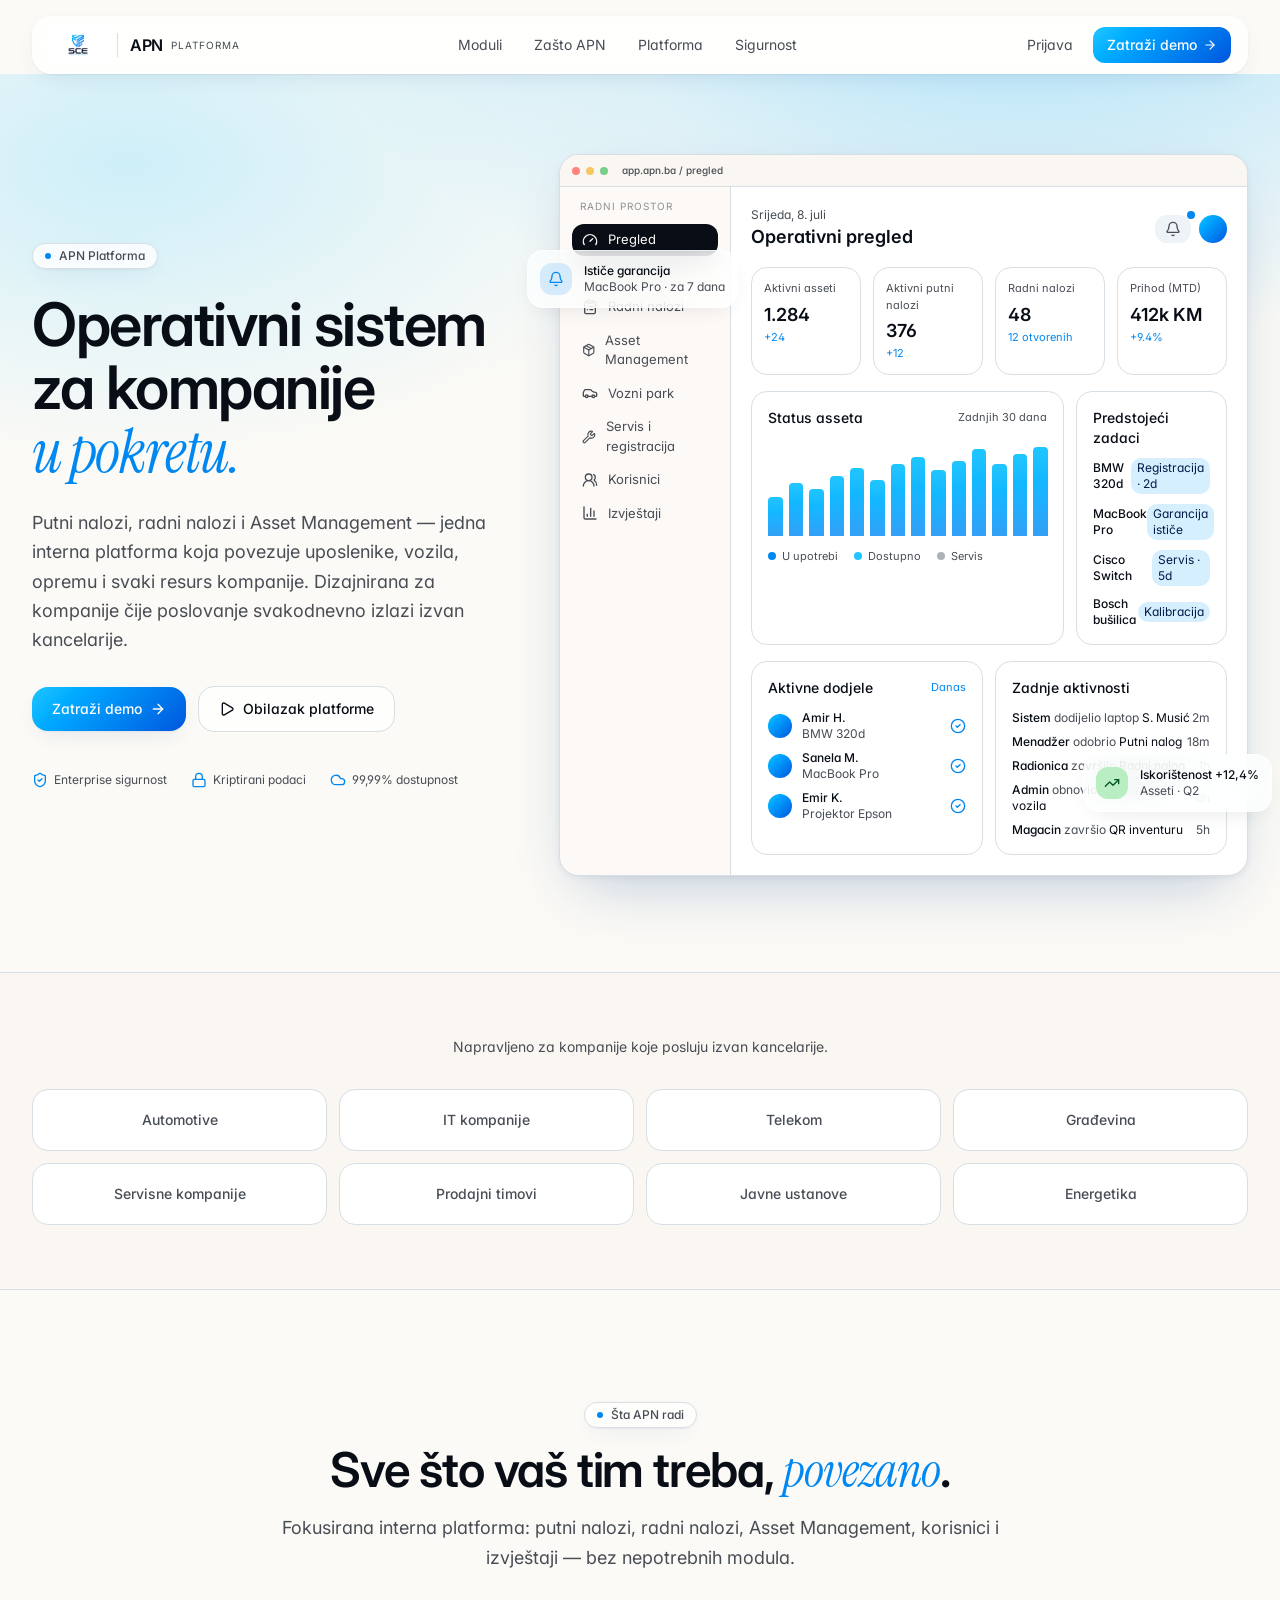
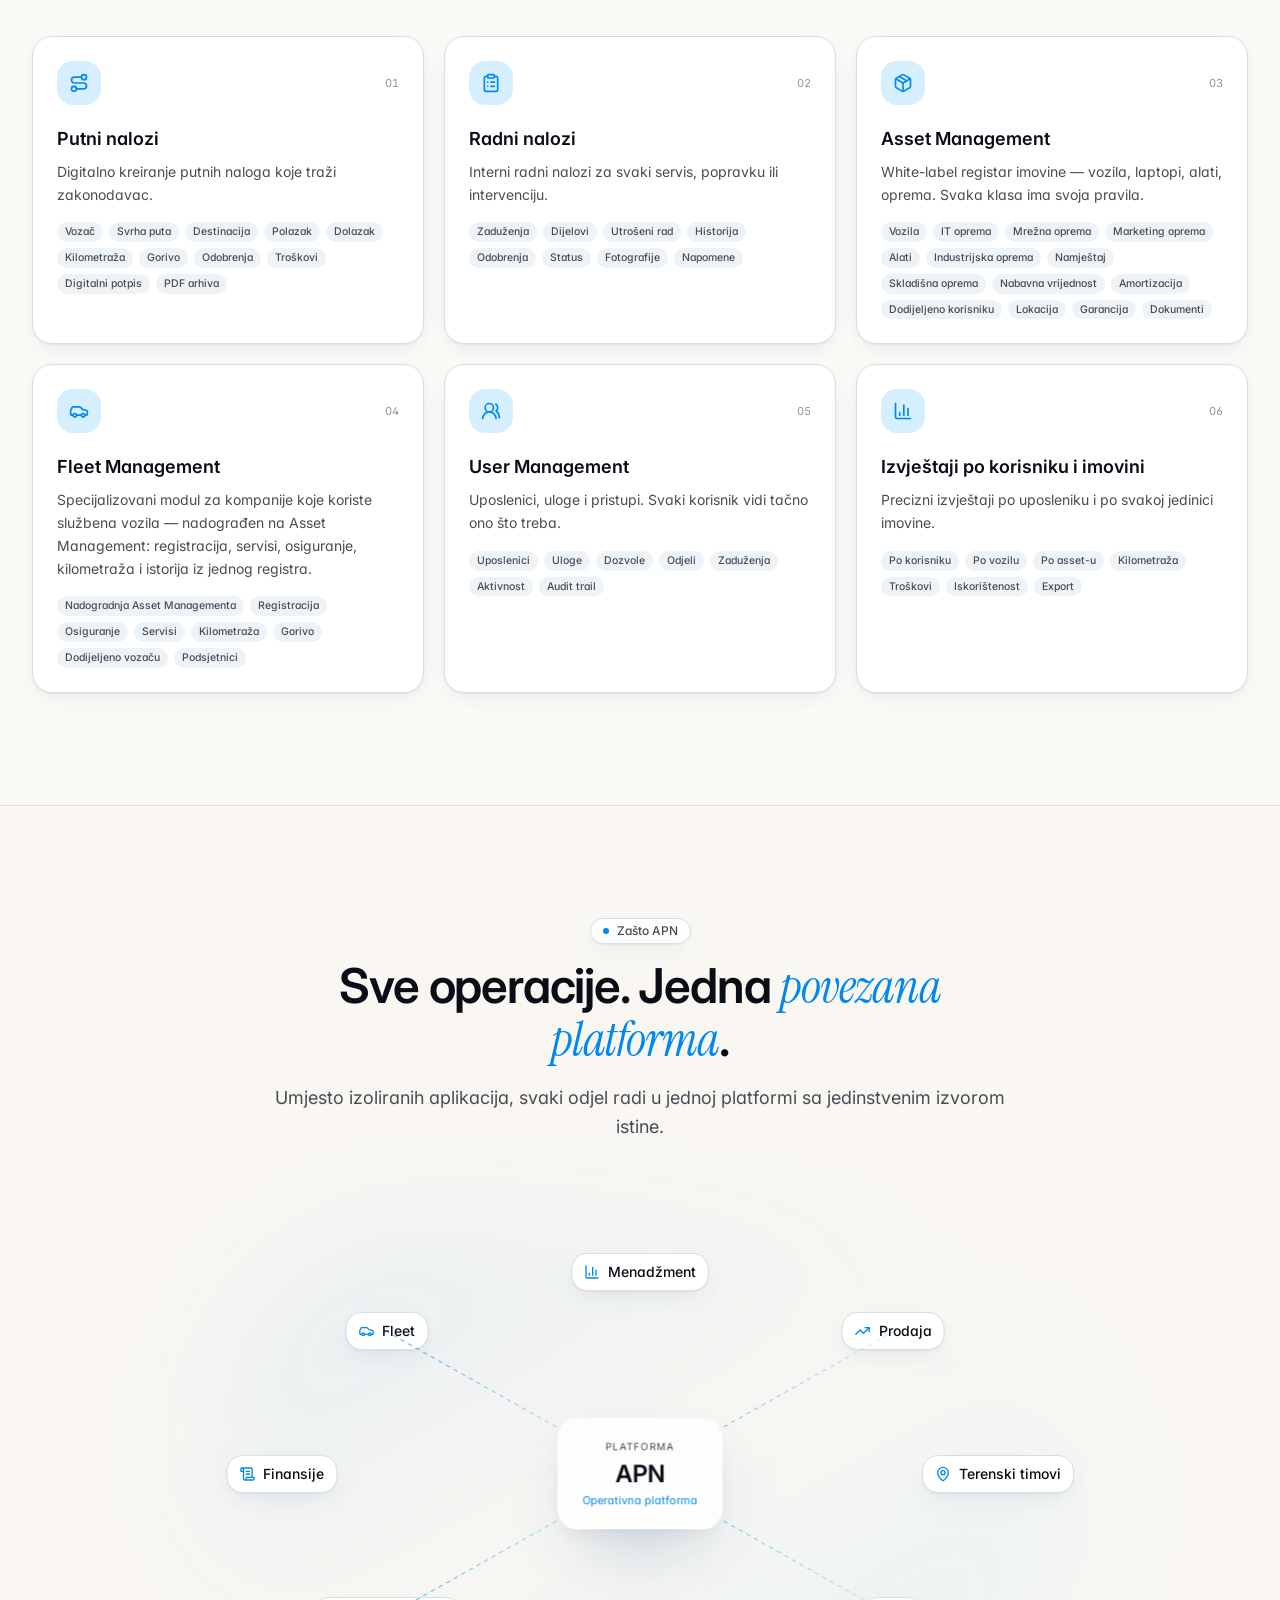
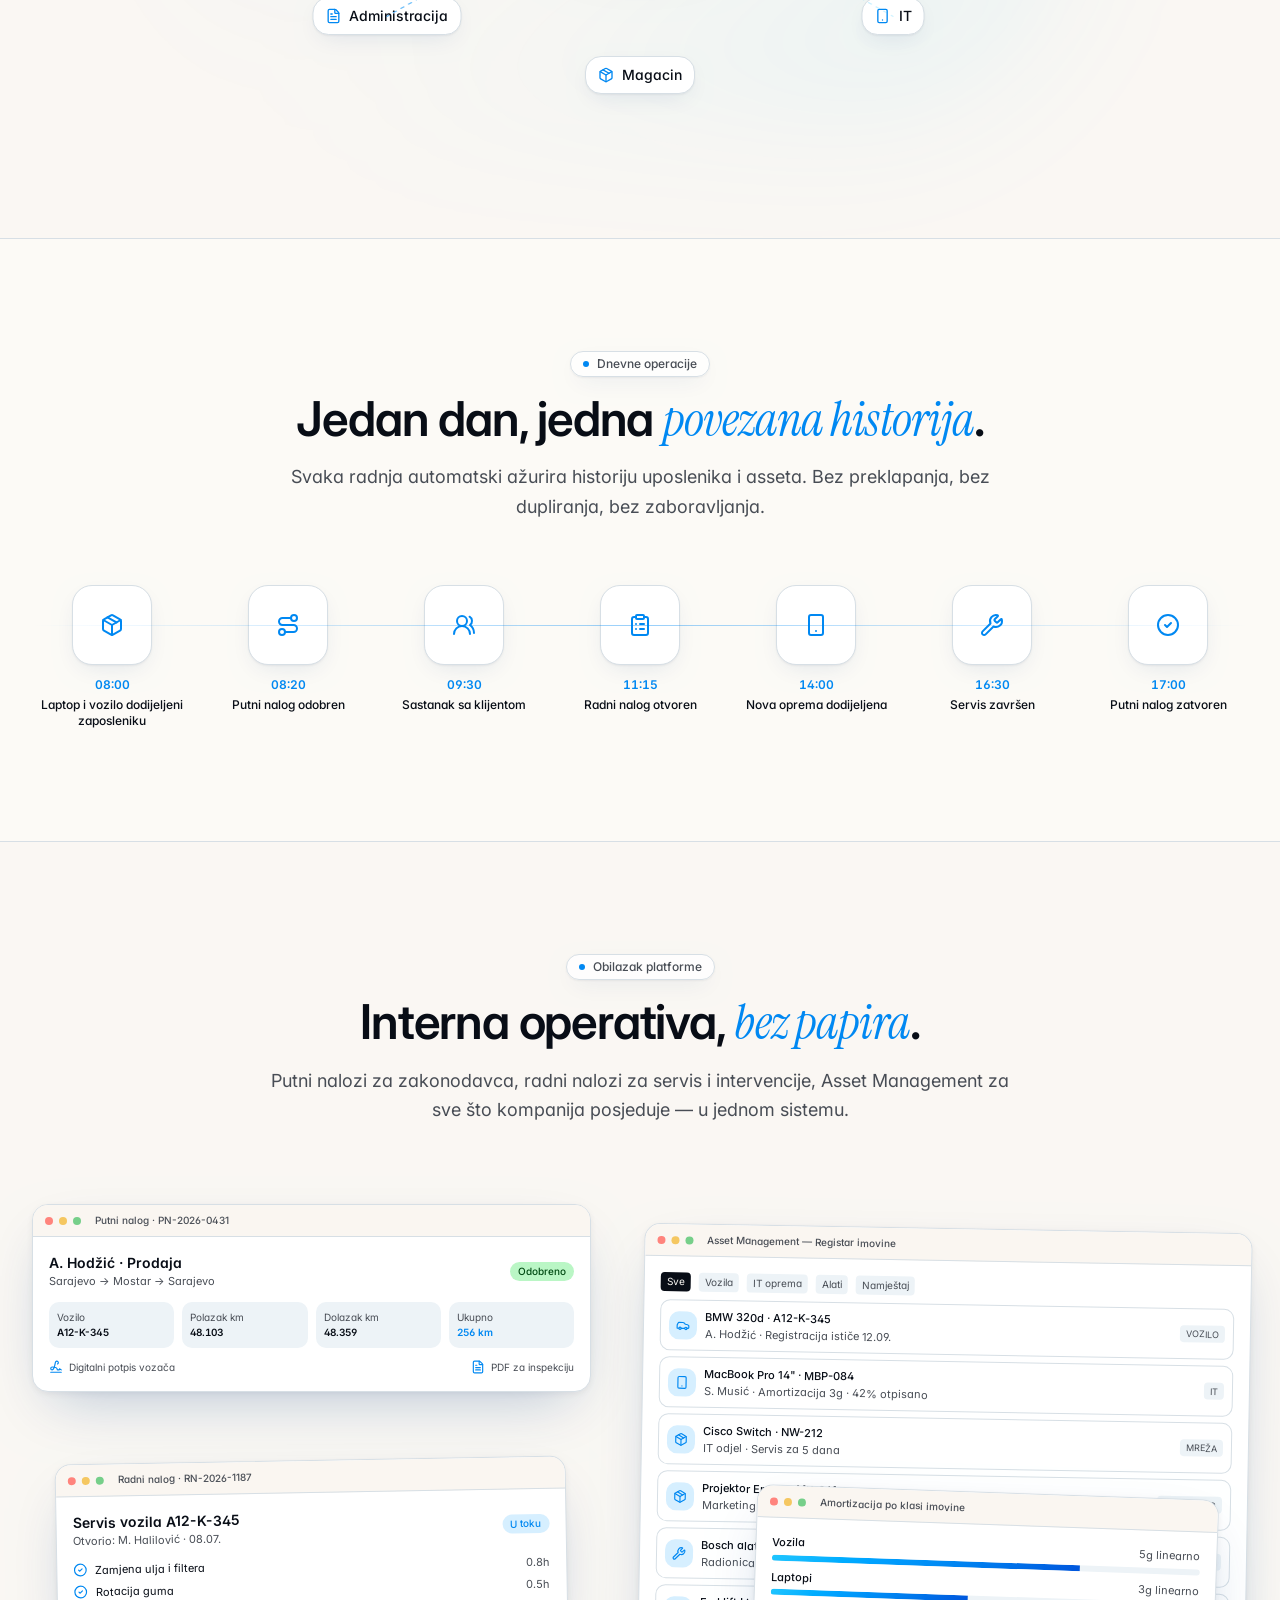
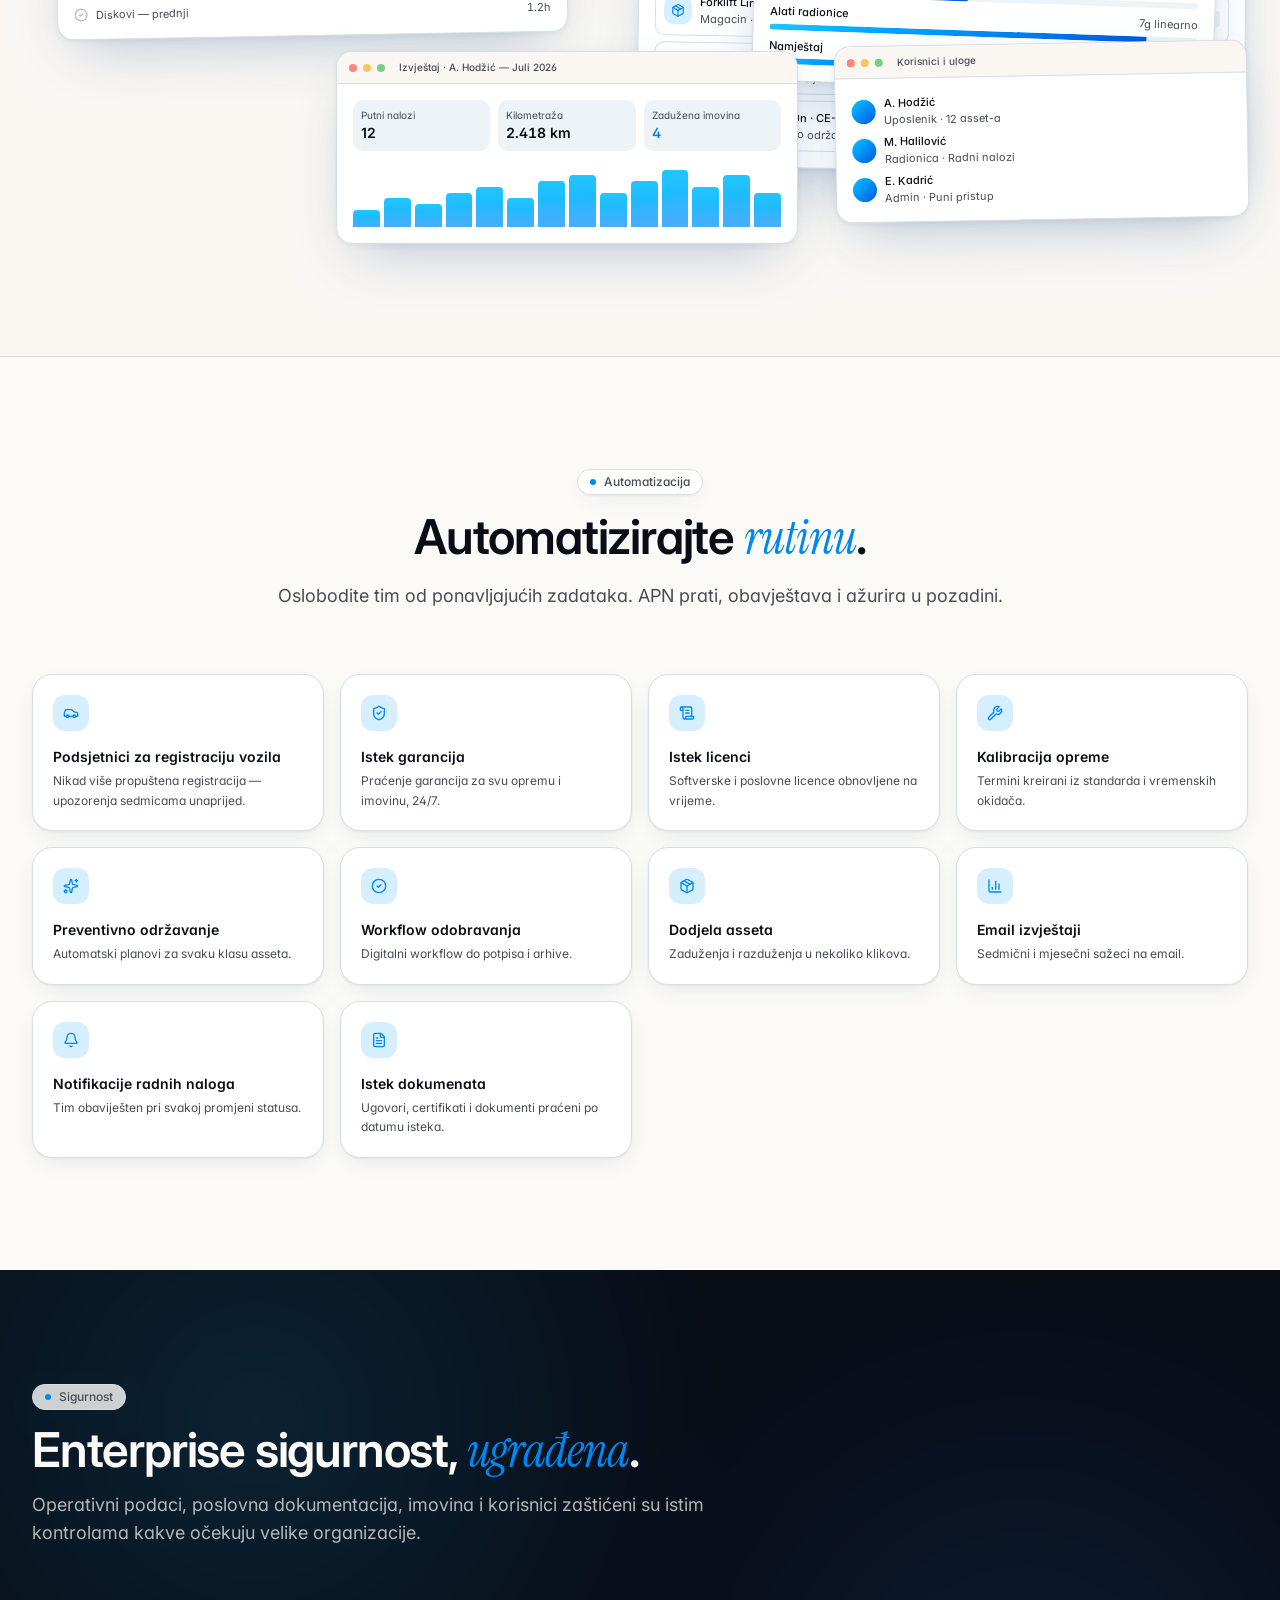
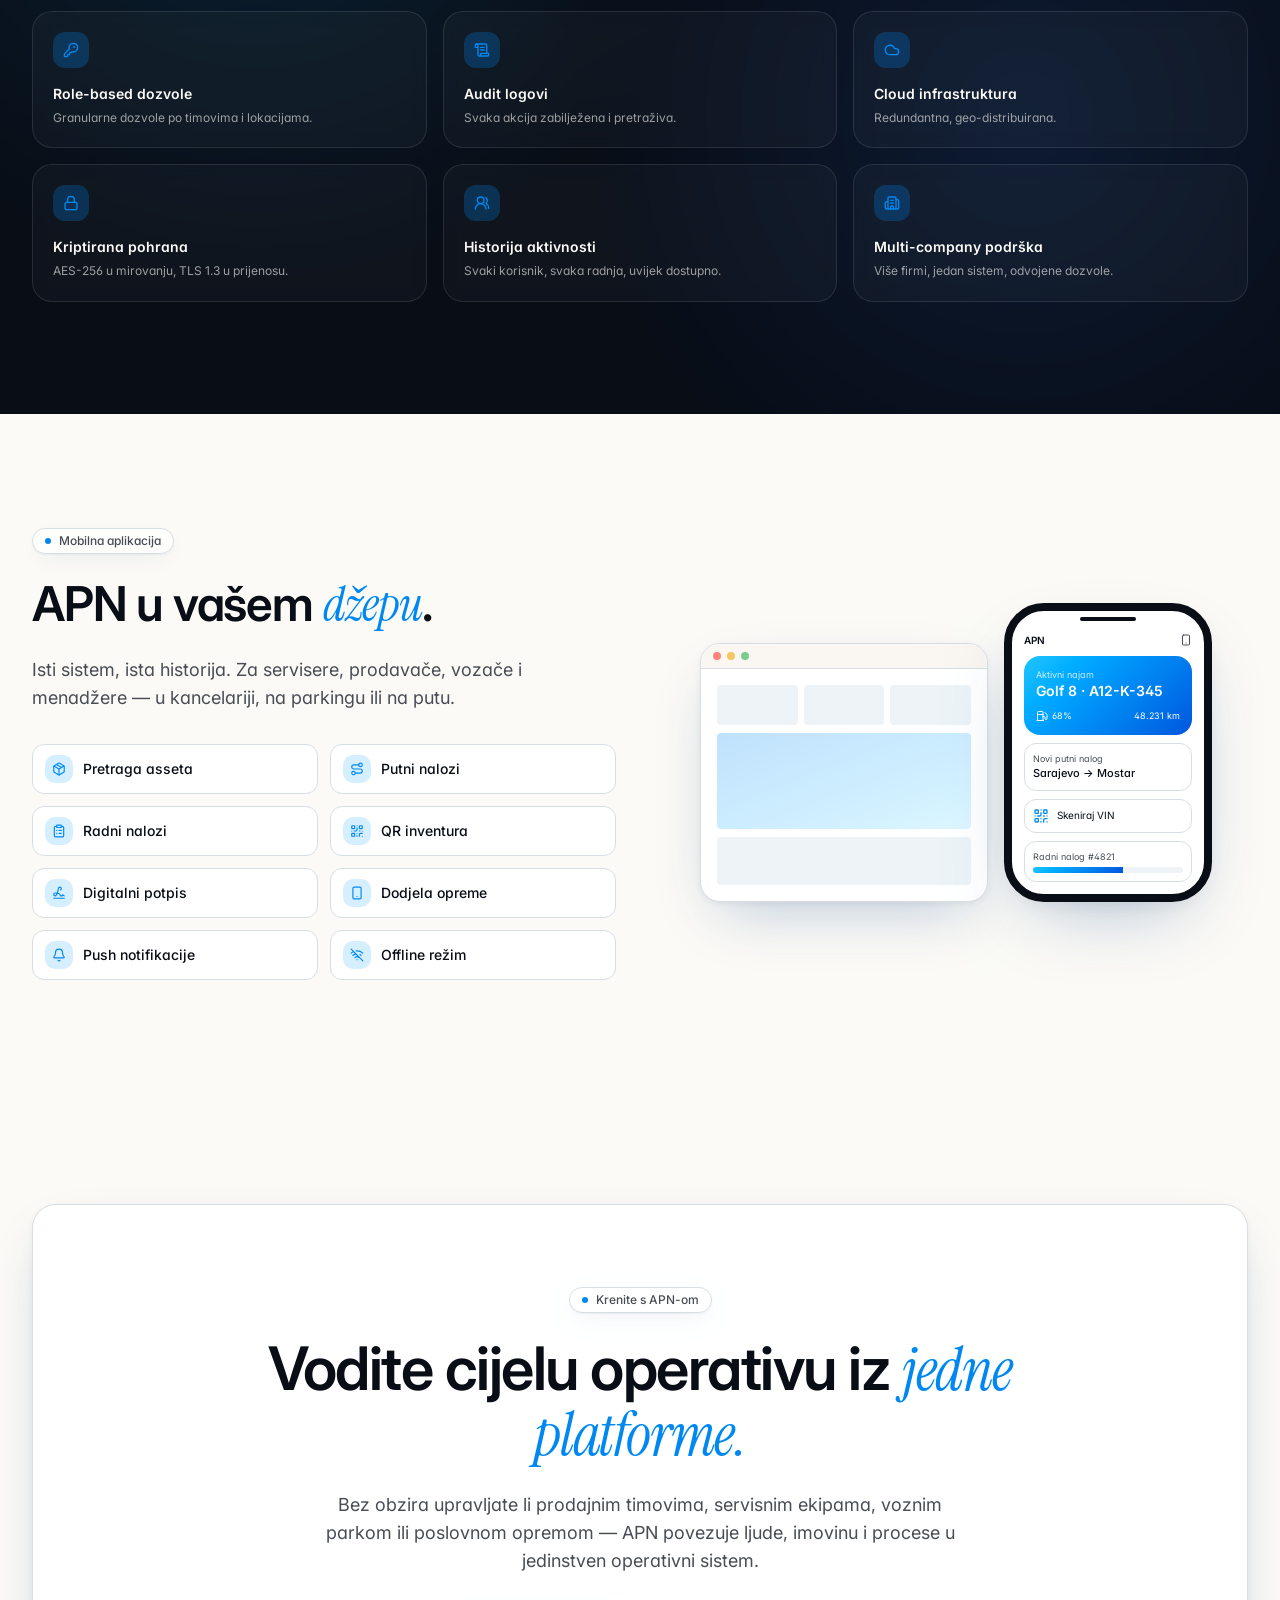
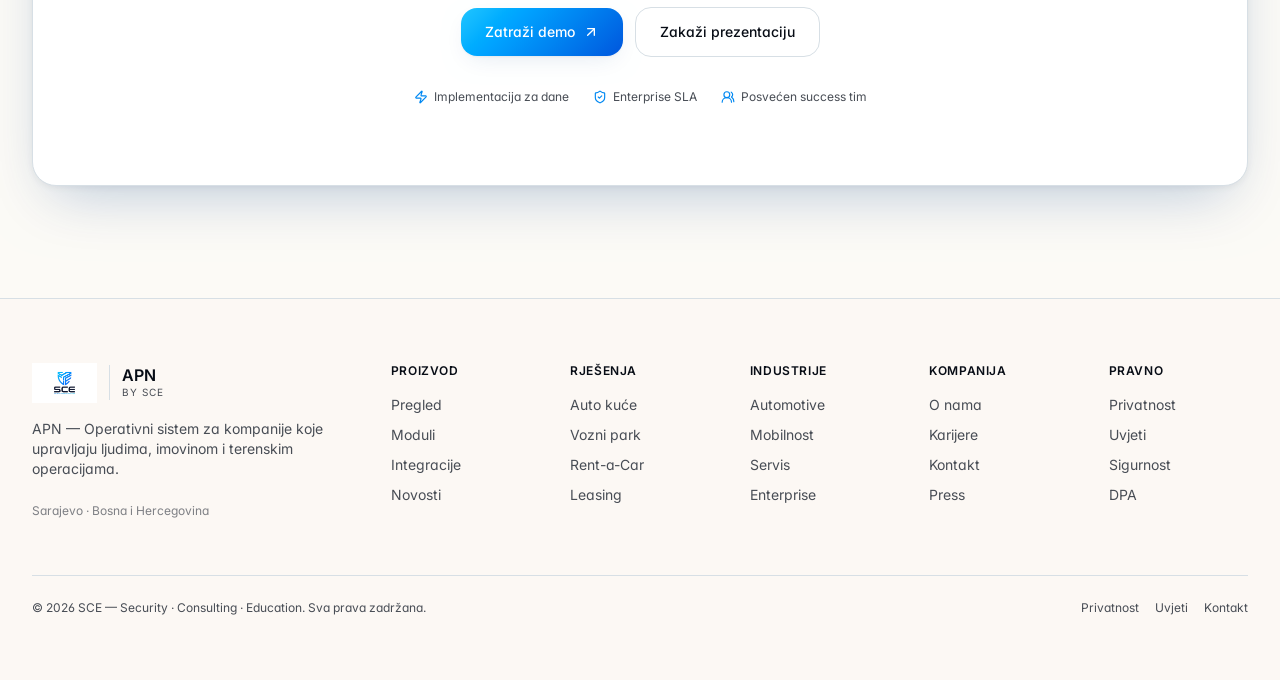
==== commit b5a33b40: "Fix responsive layout bugs and beautify landing page - Add working mobile hamburger menu; nav was pr" ====
--- a/index.html
+++ b/index.html
@@ -1 +1,4407 @@
-<!DOCTYPE html><html lang="bs"><head><meta charSet="utf-8"/><meta name="viewport" content="width=device-width, initial-scale=1"/><link rel="preload" as="image" href="sce-logo.jpg"/><link rel="stylesheet" href="styles.css"/><link rel="stylesheet" href="https://fonts.googleapis.com/css2?family=Inter:wght@400;500;600;700;800&amp;family=Instrument+Serif:ital@0;1&amp;display=swap" data-precedence="default"/><title>APN — Operativni sistem za kompanije u pokretu</title><meta name="description" content="APN je operativna platforma za kompanije koje upravljaju ljudima, imovinom i terenskim operacijama. Putni nalozi, radni nalozi i Asset Management u jednom sistemu."/><meta name="author" content="SCE"/><meta property="og:title" content="APN — Operativni sistem za kompanije u pokretu"/><meta property="og:description" content="Jedna platforma za putne naloge, radne naloge i Asset Management. Automotive, IT, telekom, građevina, servisne kompanije i više."/><meta property="og:type" content="website"/><meta name="twitter:card" content="summary_large_image"/><meta name="twitter:site" content="@APN"/><link rel="icon" href="/favicon.ico" type="image/x-icon"/><link rel="preconnect" href="https://fonts.googleapis.com"/><link rel="preconnect" href="https://fonts.gstatic.com" crossorigin="anonymous"/></head><body><div class="min-h-screen bg-background text-foreground"><header class="sticky top-0 z-50 w-full"><div class="mx-auto mt-4 max-w-7xl px-6 lg:px-8"><div class="glass rounded-2xl px-4 py-2.5 flex items-center justify-between shadow-soft"><a href="#" class="flex items-center gap-2.5"><img src="sce-logo.jpg" alt="SCE" class="h-9 w-auto"/><div class="hidden sm:flex items-center gap-2 pl-3 border-l border-border"><span class="font-semibold tracking-tight text-ink">APN</span><span class="text-[10px] text-ink-soft uppercase tracking-widest">Platforma</span></div></a><nav class="hidden md:flex items-center gap-8 text-sm text-ink-soft"><a class="hover:text-ink transition" href="#moduli">Moduli</a><a class="hover:text-ink transition" href="#zasto">Zašto APN</a><a class="hover:text-ink transition" href="#platforma">Platforma</a><a class="hover:text-ink transition" href="#sigurnost">Sigurnost</a></nav><div class="flex items-center gap-2"><a href="#cta" class="hidden sm:inline-flex text-sm text-ink-soft hover:text-ink px-3 py-2">Prijava</a><a href="#cta" class="inline-flex items-center gap-1.5 rounded-lg amber-gradient text-white px-3.5 py-2 text-sm font-medium hover:opacity-90 transition">Zatraži demo <svg xmlns="http://www.w3.org/2000/svg" width="24" height="24" viewBox="0 0 24 24" fill="none" stroke="currentColor" stroke-width="2" stroke-linecap="round" stroke-linejoin="round" class="lucide lucide-arrow-right h-3.5 w-3.5" aria-hidden="true"><path d="M5 12h14"></path><path d="m12 5 7 7-7 7"></path></svg></a></div></div></div></header><main><section class="relative overflow-hidden hero-gradient pb-24 pt-8"><div class="absolute inset-0 -z-10 grid-bg opacity-60"></div><div class="mx-auto w-full max-w-7xl px-6 lg:px-8 "><div class="grid lg:grid-cols-12 gap-12 items-center pt-12"><div class="lg:col-span-5 space-y-6"><div class="inline-flex items-center gap-2 rounded-full border border-border bg-surface-elevated/80 px-3 py-1 text-xs font-medium text-ink-soft shadow-soft"><span class="h-1.5 w-1.5 rounded-full bg-primary"></span>APN Platforma</div><h1 class="text-5xl md:text-[3.75rem] font-semibold tracking-tight text-ink leading-[1.05]">Operativni sistem<br/>za kompanije<br/><span class="font-display italic text-primary">u pokretu.</span></h1><p class="text-lg text-ink-soft leading-relaxed max-w-xl">Putni nalozi, radni nalozi i Asset Management — jedna interna platforma koja povezuje uposlenike, vozila, opremu i svaki resurs kompanije. Dizajnirana za kompanije čije poslovanje svakodnevno izlazi izvan kancelarije.</p><div class="flex flex-wrap items-center gap-3 pt-2"><a href="#cta" class="inline-flex items-center gap-2 rounded-xl amber-gradient text-white px-5 py-3 text-sm font-medium hover:opacity-90 transition shadow-soft">Zatraži demo <svg xmlns="http://www.w3.org/2000/svg" width="24" height="24" viewBox="0 0 24 24" fill="none" stroke="currentColor" stroke-width="2" stroke-linecap="round" stroke-linejoin="round" class="lucide lucide-arrow-right h-4 w-4" aria-hidden="true"><path d="M5 12h14"></path><path d="m12 5 7 7-7 7"></path></svg></a><a href="#platforma" class="inline-flex items-center gap-2 rounded-xl border border-border bg-surface-elevated/70 px-5 py-3 text-sm font-medium text-ink hover:bg-surface-elevated transition"><svg xmlns="http://www.w3.org/2000/svg" width="24" height="24" viewBox="0 0 24 24" fill="none" stroke="currentColor" stroke-width="2" stroke-linecap="round" stroke-linejoin="round" class="lucide lucide-play h-4 w-4" aria-hidden="true"><path d="M5 5a2 2 0 0 1 3.008-1.728l11.997 6.998a2 2 0 0 1 .003 3.458l-12 7A2 2 0 0 1 5 19z"></path></svg> Obilazak platforme</a></div><div class="flex flex-wrap items-center gap-x-6 gap-y-2 pt-4 text-xs text-ink-soft"><div class="flex items-center gap-1.5"><svg xmlns="http://www.w3.org/2000/svg" width="24" height="24" viewBox="0 0 24 24" fill="none" stroke="currentColor" stroke-width="2" stroke-linecap="round" stroke-linejoin="round" class="lucide lucide-shield-check h-4 w-4 text-primary" aria-hidden="true"><path d="M20 13c0 5-3.5 7.5-7.66 8.95a1 1 0 0 1-.67-.01C7.5 20.5 4 18 4 13V6a1 1 0 0 1 1-1c2 0 4.5-1.2 6.24-2.72a1.17 1.17 0 0 1 1.52 0C14.51 3.81 17 5 19 5a1 1 0 0 1 1 1z"></path><path d="m9 12 2 2 4-4"></path></svg> Enterprise sigurnost</div><div class="flex items-center gap-1.5"><svg xmlns="http://www.w3.org/2000/svg" width="24" height="24" viewBox="0 0 24 24" fill="none" stroke="currentColor" stroke-width="2" stroke-linecap="round" stroke-linejoin="round" class="lucide lucide-lock h-4 w-4 text-primary" aria-hidden="true"><rect width="18" height="11" x="3" y="11" rx="2" ry="2"></rect><path d="M7 11V7a5 5 0 0 1 10 0v4"></path></svg> Kriptirani podaci</div><div class="flex items-center gap-1.5"><svg xmlns="http://www.w3.org/2000/svg" width="24" height="24" viewBox="0 0 24 24" fill="none" stroke="currentColor" stroke-width="2" stroke-linecap="round" stroke-linejoin="round" class="lucide lucide-cloud h-4 w-4 text-primary" aria-hidden="true"><path d="M17.5 19H9a7 7 0 1 1 6.71-9h1.79a4.5 4.5 0 1 1 0 9Z"></path></svg> 99,99% dostupnost</div></div></div><div class="lg:col-span-7"><div class="relative"><div class="absolute -inset-6 -z-10 rounded-[2rem] bg-gradient-to-br from-primary/25 via-amber-glow/15 to-transparent blur-2xl"></div><div class="rounded-2xl bg-surface-elevated shadow-window border border-border overflow-hidden"><div class="flex items-center gap-1.5 border-b border-border px-3 py-2 bg-surface"><span class="h-2 w-2 rounded-full bg-[oklch(0.75_0.15_25)]"></span><span class="h-2 w-2 rounded-full bg-[oklch(0.85_0.13_85)]"></span><span class="h-2 w-2 rounded-full bg-[oklch(0.78_0.13_150)]"></span><span class="ml-2 text-[10px] font-medium text-ink-soft">app.apn.ba / pregled</span></div><div class="grid grid-cols-12 min-h-[560px]"><aside class="col-span-3 border-r border-border p-3 space-y-0.5 bg-surface/60"><div class="text-[10px] uppercase tracking-widest text-ink-soft/60 px-2 pb-2">Radni prostor</div><div class="flex items-center gap-2.5 rounded-lg px-2.5 py-1.5 text-[13px] bg-ink text-background"><svg xmlns="http://www.w3.org/2000/svg" width="24" height="24" viewBox="0 0 24 24" fill="none" stroke="currentColor" stroke-width="2" stroke-linecap="round" stroke-linejoin="round" class="lucide lucide-gauge h-4 w-4" aria-hidden="true"><path d="m12 14 4-4"></path><path d="M3.34 19a10 10 0 1 1 17.32 0"></path></svg> <!-- -->Pregled</div><div class="flex items-center gap-2.5 rounded-lg px-2.5 py-1.5 text-[13px] text-ink-soft hover:bg-muted"><svg xmlns="http://www.w3.org/2000/svg" width="24" height="24" viewBox="0 0 24 24" fill="none" stroke="currentColor" stroke-width="2" stroke-linecap="round" stroke-linejoin="round" class="lucide lucide-route h-4 w-4" aria-hidden="true"><circle cx="6" cy="19" r="3"></circle><path d="M9 19h8.5a3.5 3.5 0 0 0 0-7h-11a3.5 3.5 0 0 1 0-7H15"></path><circle cx="18" cy="5" r="3"></circle></svg> <!-- -->Putni nalozi</div><div class="flex items-center gap-2.5 rounded-lg px-2.5 py-1.5 text-[13px] text-ink-soft hover:bg-muted"><svg xmlns="http://www.w3.org/2000/svg" width="24" height="24" viewBox="0 0 24 24" fill="none" stroke="currentColor" stroke-width="2" stroke-linecap="round" stroke-linejoin="round" class="lucide lucide-clipboard-list h-4 w-4" aria-hidden="true"><rect width="8" height="4" x="8" y="2" rx="1" ry="1"></rect><path d="M16 4h2a2 2 0 0 1 2 2v14a2 2 0 0 1-2 2H6a2 2 0 0 1-2-2V6a2 2 0 0 1 2-2h2"></path><path d="M12 11h4"></path><path d="M12 16h4"></path><path d="M8 11h.01"></path><path d="M8 16h.01"></path></svg> <!-- -->Radni nalozi</div><div class="flex items-center gap-2.5 rounded-lg px-2.5 py-1.5 text-[13px] text-ink-soft hover:bg-muted"><svg xmlns="http://www.w3.org/2000/svg" width="24" height="24" viewBox="0 0 24 24" fill="none" stroke="currentColor" stroke-width="2" stroke-linecap="round" stroke-linejoin="round" class="lucide lucide-package h-4 w-4" aria-hidden="true"><path d="M11 21.73a2 2 0 0 0 2 0l7-4A2 2 0 0 0 21 16V8a2 2 0 0 0-1-1.73l-7-4a2 2 0 0 0-2 0l-7 4A2 2 0 0 0 3 8v8a2 2 0 0 0 1 1.73z"></path><path d="M12 22V12"></path><polyline points="3.29 7 12 12 20.71 7"></polyline><path d="m7.5 4.27 9 5.15"></path></svg> <!-- -->Asset Management</div><div class="flex items-center gap-2.5 rounded-lg px-2.5 py-1.5 text-[13px] text-ink-soft hover:bg-muted"><svg xmlns="http://www.w3.org/2000/svg" width="24" height="24" viewBox="0 0 24 24" fill="none" stroke="currentColor" stroke-width="2" stroke-linecap="round" stroke-linejoin="round" class="lucide lucide-car h-4 w-4" aria-hidden="true"><path d="M19 17h2c.6 0 1-.4 1-1v-3c0-.9-.7-1.7-1.5-1.9C18.7 10.6 16 10 16 10s-1.3-1.4-2.2-2.3c-.5-.4-1.1-.7-1.8-.7H5c-.6 0-1.1.4-1.4.9l-1.4 2.9A3.7 3.7 0 0 0 2 12v4c0 .6.4 1 1 1h2"></path><circle cx="7" cy="17" r="2"></circle><path d="M9 17h6"></path><circle cx="17" cy="17" r="2"></circle></svg> <!-- -->Vozni park</div><div class="flex items-center gap-2.5 rounded-lg px-2.5 py-1.5 text-[13px] text-ink-soft hover:bg-muted"><svg xmlns="http://www.w3.org/2000/svg" width="24" height="24" viewBox="0 0 24 24" fill="none" stroke="currentColor" stroke-width="2" stroke-linecap="round" stroke-linejoin="round" class="lucide lucide-wrench h-4 w-4" aria-hidden="true"><path d="M14.7 6.3a1 1 0 0 0 0 1.4l1.6 1.6a1 1 0 0 0 1.4 0l3.106-3.105c.32-.322.863-.22.983.218a6 6 0 0 1-8.259 7.057l-7.91 7.91a1 1 0 0 1-2.999-3l7.91-7.91a6 6 0 0 1 7.057-8.259c.438.12.54.662.219.984z"></path></svg> <!-- -->Servis i registracija</div><div class="flex items-center gap-2.5 rounded-lg px-2.5 py-1.5 text-[13px] text-ink-soft hover:bg-muted"><svg xmlns="http://www.w3.org/2000/svg" width="24" height="24" viewBox="0 0 24 24" fill="none" stroke="currentColor" stroke-width="2" stroke-linecap="round" stroke-linejoin="round" class="lucide lucide-users-round h-4 w-4" aria-hidden="true"><path d="M18 21a8 8 0 0 0-16 0"></path><circle cx="10" cy="8" r="5"></circle><path d="M22 20c0-3.37-2-6.5-4-8a5 5 0 0 0-.45-8.3"></path></svg> <!-- -->Korisnici</div><div class="flex items-center gap-2.5 rounded-lg px-2.5 py-1.5 text-[13px] text-ink-soft hover:bg-muted"><svg xmlns="http://www.w3.org/2000/svg" width="24" height="24" viewBox="0 0 24 24" fill="none" stroke="currentColor" stroke-width="2" stroke-linecap="round" stroke-linejoin="round" class="lucide lucide-chart-column h-4 w-4" aria-hidden="true"><path d="M3 3v16a2 2 0 0 0 2 2h16"></path><path d="M18 17V9"></path><path d="M13 17V5"></path><path d="M8 17v-3"></path></svg> <!-- -->Izvještaji</div></aside><main class="col-span-9 p-5 space-y-4"><div class="flex items-center justify-between"><div><div class="text-xs text-ink-soft">Srijeda, 8. juli</div><div class="text-lg font-semibold text-ink">Operativni pregled</div></div><div class="flex items-center gap-2"><div class="relative rounded-lg bg-muted px-2.5 py-1.5"><svg xmlns="http://www.w3.org/2000/svg" width="24" height="24" viewBox="0 0 24 24" fill="none" stroke="currentColor" stroke-width="2" stroke-linecap="round" stroke-linejoin="round" class="lucide lucide-bell h-4 w-4 text-ink-soft" aria-hidden="true"><path d="M10.268 21a2 2 0 0 0 3.464 0"></path><path d="M3.262 15.326A1 1 0 0 0 4 17h16a1 1 0 0 0 .74-1.673C19.41 13.956 18 12.499 18 8A6 6 0 0 0 6 8c0 4.499-1.411 5.956-2.738 7.326"></path></svg><span class="absolute -top-1 -right-1 h-2 w-2 rounded-full bg-primary"></span></div><div class="h-7 w-7 rounded-full amber-gradient"></div></div></div><div class="grid grid-cols-4 gap-3"><div class="rounded-xl border border-border p-3"><div class="text-[11px] text-ink-soft">Aktivni asseti</div><div class="mt-1 text-lg font-semibold text-ink">1.284</div><div class="text-[11px] text-primary">+24</div></div><div class="rounded-xl border border-border p-3"><div class="text-[11px] text-ink-soft">Aktivni putni nalozi</div><div class="mt-1 text-lg font-semibold text-ink">376</div><div class="text-[11px] text-primary">+12</div></div><div class="rounded-xl border border-border p-3"><div class="text-[11px] text-ink-soft">Radni nalozi</div><div class="mt-1 text-lg font-semibold text-ink">48</div><div class="text-[11px] text-primary">12 otvorenih</div></div><div class="rounded-xl border border-border p-3"><div class="text-[11px] text-ink-soft">Prihod (MTD)</div><div class="mt-1 text-lg font-semibold text-ink">412k KM</div><div class="text-[11px] text-primary">+9.4%</div></div></div><div class="grid grid-cols-3 gap-3"><div class="col-span-2 rounded-xl border border-border p-4"><div class="flex items-center justify-between"><div class="text-sm font-medium text-ink">Status asseta</div><div class="text-[11px] text-ink-soft">Zadnjih 30 dana</div></div><div class="mt-3 flex items-end gap-1.5 h-24"><div class="flex-1 rounded-t bg-gradient-to-t from-primary/80 to-amber-glow" style="height:40%"></div><div class="flex-1 rounded-t bg-gradient-to-t from-primary/80 to-amber-glow" style="height:55%"></div><div class="flex-1 rounded-t bg-gradient-to-t from-primary/80 to-amber-glow" style="height:48%"></div><div class="flex-1 rounded-t bg-gradient-to-t from-primary/80 to-amber-glow" style="height:62%"></div><div class="flex-1 rounded-t bg-gradient-to-t from-primary/80 to-amber-glow" style="height:70%"></div><div class="flex-1 rounded-t bg-gradient-to-t from-primary/80 to-amber-glow" style="height:58%"></div><div class="flex-1 rounded-t bg-gradient-to-t from-primary/80 to-amber-glow" style="height:75%"></div><div class="flex-1 rounded-t bg-gradient-to-t from-primary/80 to-amber-glow" style="height:82%"></div><div class="flex-1 rounded-t bg-gradient-to-t from-primary/80 to-amber-glow" style="height:68%"></div><div class="flex-1 rounded-t bg-gradient-to-t from-primary/80 to-amber-glow" style="height:78%"></div><div class="flex-1 rounded-t bg-gradient-to-t from-primary/80 to-amber-glow" style="height:90%"></div><div class="flex-1 rounded-t bg-gradient-to-t from-primary/80 to-amber-glow" style="height:74%"></div><div class="flex-1 rounded-t bg-gradient-to-t from-primary/80 to-amber-glow" style="height:85%"></div><div class="flex-1 rounded-t bg-gradient-to-t from-primary/80 to-amber-glow" style="height:92%"></div></div><div class="mt-3 flex items-center gap-4 text-[11px] text-ink-soft"><span class="flex items-center gap-1.5"><span class="h-2 w-2 rounded-full bg-primary"></span>U upotrebi</span><span class="flex items-center gap-1.5"><span class="h-2 w-2 rounded-full bg-amber-glow"></span>Dostupno</span><span class="flex items-center gap-1.5"><span class="h-2 w-2 rounded-full bg-muted-foreground/50"></span>Servis</span></div></div><div class="rounded-xl border border-border p-4 space-y-2.5"><div class="text-sm font-medium text-ink">Predstojeći zadaci</div><div class="flex items-center justify-between text-xs"><div class="text-ink font-medium">BMW 320d</div><div class="rounded-md bg-accent px-1.5 py-0.5 text-accent-foreground">Registracija · 2d</div></div><div class="flex items-center justify-between text-xs"><div class="text-ink font-medium">MacBook Pro</div><div class="rounded-md bg-accent px-1.5 py-0.5 text-accent-foreground">Garancija ističe</div></div><div class="flex items-center justify-between text-xs"><div class="text-ink font-medium">Cisco Switch</div><div class="rounded-md bg-accent px-1.5 py-0.5 text-accent-foreground">Servis · 5d</div></div><div class="flex items-center justify-between text-xs"><div class="text-ink font-medium">Bosch bušilica</div><div class="rounded-md bg-accent px-1.5 py-0.5 text-accent-foreground">Kalibracija</div></div></div></div><div class="grid grid-cols-2 gap-3"><div class="rounded-xl border border-border p-4"><div class="flex items-center justify-between"><div class="text-sm font-medium text-ink">Aktivne dodjele</div><div class="text-[11px] text-primary">Danas</div></div><div class="mt-3 space-y-2"><div class="flex items-center gap-2.5 text-xs"><div class="h-6 w-6 rounded-full amber-gradient shrink-0"></div><div class="flex-1"><div class="font-medium text-ink">Amir H.</div><div class="text-ink-soft">BMW 320d</div></div><svg xmlns="http://www.w3.org/2000/svg" width="24" height="24" viewBox="0 0 24 24" fill="none" stroke="currentColor" stroke-width="2" stroke-linecap="round" stroke-linejoin="round" class="lucide lucide-circle-check h-4 w-4 text-primary" aria-hidden="true"><circle cx="12" cy="12" r="10"></circle><path d="m9 12 2 2 4-4"></path></svg></div><div class="flex items-center gap-2.5 text-xs"><div class="h-6 w-6 rounded-full amber-gradient shrink-0"></div><div class="flex-1"><div class="font-medium text-ink">Sanela M.</div><div class="text-ink-soft">MacBook Pro</div></div><svg xmlns="http://www.w3.org/2000/svg" width="24" height="24" viewBox="0 0 24 24" fill="none" stroke="currentColor" stroke-width="2" stroke-linecap="round" stroke-linejoin="round" class="lucide lucide-circle-check h-4 w-4 text-primary" aria-hidden="true"><circle cx="12" cy="12" r="10"></circle><path d="m9 12 2 2 4-4"></path></svg></div><div class="flex items-center gap-2.5 text-xs"><div class="h-6 w-6 rounded-full amber-gradient shrink-0"></div><div class="flex-1"><div class="font-medium text-ink">Emir K.</div><div class="text-ink-soft">Projektor Epson</div></div><svg xmlns="http://www.w3.org/2000/svg" width="24" height="24" viewBox="0 0 24 24" fill="none" stroke="currentColor" stroke-width="2" stroke-linecap="round" stroke-linejoin="round" class="lucide lucide-circle-check h-4 w-4 text-primary" aria-hidden="true"><circle cx="12" cy="12" r="10"></circle><path d="m9 12 2 2 4-4"></path></svg></div></div></div><div class="rounded-xl border border-border p-4"><div class="text-sm font-medium text-ink">Zadnje aktivnosti</div><div class="mt-3 space-y-2 text-xs"><div class="flex items-center justify-between"><div><span class="font-medium text-ink">Sistem</span> <span class="text-ink-soft">dodijelio laptop</span> <span class="text-ink">S. Musić</span></div><div class="text-ink-soft">2m</div></div><div class="flex items-center justify-between"><div><span class="font-medium text-ink">Menadžer</span> <span class="text-ink-soft">odobrio</span> <span class="text-ink">Putni nalog</span></div><div class="text-ink-soft">18m</div></div><div class="flex items-center justify-between"><div><span class="font-medium text-ink">Radionica</span> <span class="text-ink-soft">završila</span> <span class="text-ink">Radni nalog</span></div><div class="text-ink-soft">1h</div></div><div class="flex items-center justify-between"><div><span class="font-medium text-ink">Admin</span> <span class="text-ink-soft">obnovio</span> <span class="text-ink">Registraciju vozila</span></div><div class="text-ink-soft">3h</div></div><div class="flex items-center justify-between"><div><span class="font-medium text-ink">Magacin</span> <span class="text-ink-soft">završio</span> <span class="text-ink">QR inventuru</span></div><div class="text-ink-soft">5h</div></div></div></div></div></main></div></div><div class="hidden md:flex absolute -left-8 top-24 glass rounded-xl p-3 shadow-float items-center gap-3 animate-float"><div class="grid h-8 w-8 place-items-center rounded-lg bg-primary/15 text-primary"><svg xmlns="http://www.w3.org/2000/svg" width="24" height="24" viewBox="0 0 24 24" fill="none" stroke="currentColor" stroke-width="2" stroke-linecap="round" stroke-linejoin="round" class="lucide lucide-bell h-4 w-4" aria-hidden="true"><path d="M10.268 21a2 2 0 0 0 3.464 0"></path><path d="M3.262 15.326A1 1 0 0 0 4 17h16a1 1 0 0 0 .74-1.673C19.41 13.956 18 12.499 18 8A6 6 0 0 0 6 8c0 4.499-1.411 5.956-2.738 7.326"></path></svg></div><div class="text-xs"><div class="font-medium text-ink">Ističe garancija</div><div class="text-ink-soft">MacBook Pro · za 7 dana</div></div></div><div class="hidden md:flex absolute -right-6 bottom-16 glass rounded-xl p-3 shadow-float items-center gap-3 animate-float" style="animation-delay:1.5s"><div class="grid h-8 w-8 place-items-center rounded-lg bg-[oklch(0.9_0.08_150)] text-[oklch(0.4_0.12_150)]"><svg xmlns="http://www.w3.org/2000/svg" width="24" height="24" viewBox="0 0 24 24" fill="none" stroke="currentColor" stroke-width="2" stroke-linecap="round" stroke-linejoin="round" class="lucide lucide-trending-up h-4 w-4" aria-hidden="true"><path d="M16 7h6v6"></path><path d="m22 7-8.5 8.5-5-5L2 17"></path></svg></div><div class="text-xs"><div class="font-medium text-ink">Iskorištenost +12,4%</div><div class="text-ink-soft">Asseti · Q2</div></div></div></div></div></div></div></section><section class="py-16 border-y border-border bg-surface/50"><div class="mx-auto w-full max-w-7xl px-6 lg:px-8 "><p class="text-center text-sm text-ink-soft mb-8">Napravljeno za kompanije koje posluju izvan kancelarije.</p><div class="grid grid-cols-2 md:grid-cols-4 gap-3"><div class="rounded-xl border border-border bg-surface-elevated py-5 text-center text-sm font-medium text-ink-soft hover:text-ink hover:border-primary/40 transition">Automotive</div><div class="rounded-xl border border-border bg-surface-elevated py-5 text-center text-sm font-medium text-ink-soft hover:text-ink hover:border-primary/40 transition">IT kompanije</div><div class="rounded-xl border border-border bg-surface-elevated py-5 text-center text-sm font-medium text-ink-soft hover:text-ink hover:border-primary/40 transition">Telekom</div><div class="rounded-xl border border-border bg-surface-elevated py-5 text-center text-sm font-medium text-ink-soft hover:text-ink hover:border-primary/40 transition">Građevina</div><div class="rounded-xl border border-border bg-surface-elevated py-5 text-center text-sm font-medium text-ink-soft hover:text-ink hover:border-primary/40 transition">Servisne kompanije</div><div class="rounded-xl border border-border bg-surface-elevated py-5 text-center text-sm font-medium text-ink-soft hover:text-ink hover:border-primary/40 transition">Prodajni timovi</div><div class="rounded-xl border border-border bg-surface-elevated py-5 text-center text-sm font-medium text-ink-soft hover:text-ink hover:border-primary/40 transition">Javne ustanove</div><div class="rounded-xl border border-border bg-surface-elevated py-5 text-center text-sm font-medium text-ink-soft hover:text-ink hover:border-primary/40 transition">Energetika</div></div></div></section><section id="moduli" class="py-28"><div class="mx-auto w-full max-w-7xl px-6 lg:px-8 "><div class="flex flex-col items-center text-center gap-4 max-w-3xl mx-auto"><div class="inline-flex items-center gap-2 rounded-full border border-border bg-surface-elevated/80 px-3 py-1 text-xs font-medium text-ink-soft shadow-soft"><span class="h-1.5 w-1.5 rounded-full bg-primary"></span>Šta APN radi</div><h2 class="text-4xl md:text-5xl font-semibold tracking-tight text-ink leading-[1.1]">Sve što vaš tim treba, <span class="font-display italic text-primary">povezano</span>.</h2><p class="text-lg text-ink-soft leading-relaxed">Fokusirana interna platforma: putni nalozi, radni nalozi, Asset Management, korisnici i izvještaji — bez nepotrebnih modula.</p></div><div class="mt-16 grid md:grid-cols-2 lg:grid-cols-3 gap-5"><div class="group rounded-2xl border border-border bg-surface-elevated p-6 shadow-soft hover:shadow-float hover:-translate-y-1 transition-all duration-300"><div class="flex items-center justify-between"><div class="grid h-11 w-11 place-items-center rounded-xl bg-accent text-primary group-hover:amber-gradient group-hover:text-white transition-all"><svg xmlns="http://www.w3.org/2000/svg" width="24" height="24" viewBox="0 0 24 24" fill="none" stroke="currentColor" stroke-width="2" stroke-linecap="round" stroke-linejoin="round" class="lucide lucide-route h-5 w-5" aria-hidden="true"><circle cx="6" cy="19" r="3"></circle><path d="M9 19h8.5a3.5 3.5 0 0 0 0-7h-11a3.5 3.5 0 0 1 0-7H15"></path><circle cx="18" cy="5" r="3"></circle></svg></div><span class="text-[11px] text-ink-soft/60 tabular-nums">01</span></div><h3 class="mt-5 text-lg font-semibold text-ink">Putni nalozi</h3><p class="mt-2 text-sm text-ink-soft leading-relaxed">Digitalno kreiranje putnih naloga koje traži zakonodavac.</p><div class="mt-4 flex flex-wrap gap-1.5"><span class="rounded-md bg-muted px-2 py-0.5 text-[10.5px] font-medium text-ink-soft">Vozač</span><span class="rounded-md bg-muted px-2 py-0.5 text-[10.5px] font-medium text-ink-soft">Svrha puta</span><span class="rounded-md bg-muted px-2 py-0.5 text-[10.5px] font-medium text-ink-soft">Destinacija</span><span class="rounded-md bg-muted px-2 py-0.5 text-[10.5px] font-medium text-ink-soft">Polazak</span><span class="rounded-md bg-muted px-2 py-0.5 text-[10.5px] font-medium text-ink-soft">Dolazak</span><span class="rounded-md bg-muted px-2 py-0.5 text-[10.5px] font-medium text-ink-soft">Kilometraža</span><span class="rounded-md bg-muted px-2 py-0.5 text-[10.5px] font-medium text-ink-soft">Gorivo</span><span class="rounded-md bg-muted px-2 py-0.5 text-[10.5px] font-medium text-ink-soft">Odobrenja</span><span class="rounded-md bg-muted px-2 py-0.5 text-[10.5px] font-medium text-ink-soft">Troškovi</span><span class="rounded-md bg-muted px-2 py-0.5 text-[10.5px] font-medium text-ink-soft">Digitalni potpis</span><span class="rounded-md bg-muted px-2 py-0.5 text-[10.5px] font-medium text-ink-soft">PDF arhiva</span></div></div><div class="group rounded-2xl border border-border bg-surface-elevated p-6 shadow-soft hover:shadow-float hover:-translate-y-1 transition-all duration-300"><div class="flex items-center justify-between"><div class="grid h-11 w-11 place-items-center rounded-xl bg-accent text-primary group-hover:amber-gradient group-hover:text-white transition-all"><svg xmlns="http://www.w3.org/2000/svg" width="24" height="24" viewBox="0 0 24 24" fill="none" stroke="currentColor" stroke-width="2" stroke-linecap="round" stroke-linejoin="round" class="lucide lucide-clipboard-list h-5 w-5" aria-hidden="true"><rect width="8" height="4" x="8" y="2" rx="1" ry="1"></rect><path d="M16 4h2a2 2 0 0 1 2 2v14a2 2 0 0 1-2 2H6a2 2 0 0 1-2-2V6a2 2 0 0 1 2-2h2"></path><path d="M12 11h4"></path><path d="M12 16h4"></path><path d="M8 11h.01"></path><path d="M8 16h.01"></path></svg></div><span class="text-[11px] text-ink-soft/60 tabular-nums">02</span></div><h3 class="mt-5 text-lg font-semibold text-ink">Radni nalozi</h3><p class="mt-2 text-sm text-ink-soft leading-relaxed">Interni radni nalozi za svaki servis, popravku ili intervenciju.</p><div class="mt-4 flex flex-wrap gap-1.5"><span class="rounded-md bg-muted px-2 py-0.5 text-[10.5px] font-medium text-ink-soft">Zaduženja</span><span class="rounded-md bg-muted px-2 py-0.5 text-[10.5px] font-medium text-ink-soft">Dijelovi</span><span class="rounded-md bg-muted px-2 py-0.5 text-[10.5px] font-medium text-ink-soft">Utrošeni rad</span><span class="rounded-md bg-muted px-2 py-0.5 text-[10.5px] font-medium text-ink-soft">Historija</span><span class="rounded-md bg-muted px-2 py-0.5 text-[10.5px] font-medium text-ink-soft">Odobrenja</span><span class="rounded-md bg-muted px-2 py-0.5 text-[10.5px] font-medium text-ink-soft">Status</span><span class="rounded-md bg-muted px-2 py-0.5 text-[10.5px] font-medium text-ink-soft">Fotografije</span><span class="rounded-md bg-muted px-2 py-0.5 text-[10.5px] font-medium text-ink-soft">Napomene</span></div></div><div class="group rounded-2xl border border-border bg-surface-elevated p-6 shadow-soft hover:shadow-float hover:-translate-y-1 transition-all duration-300"><div class="flex items-center justify-between"><div class="grid h-11 w-11 place-items-center rounded-xl bg-accent text-primary group-hover:amber-gradient group-hover:text-white transition-all"><svg xmlns="http://www.w3.org/2000/svg" width="24" height="24" viewBox="0 0 24 24" fill="none" stroke="currentColor" stroke-width="2" stroke-linecap="round" stroke-linejoin="round" class="lucide lucide-package h-5 w-5" aria-hidden="true"><path d="M11 21.73a2 2 0 0 0 2 0l7-4A2 2 0 0 0 21 16V8a2 2 0 0 0-1-1.73l-7-4a2 2 0 0 0-2 0l-7 4A2 2 0 0 0 3 8v8a2 2 0 0 0 1 1.73z"></path><path d="M12 22V12"></path><polyline points="3.29 7 12 12 20.71 7"></polyline><path d="m7.5 4.27 9 5.15"></path></svg></div><span class="text-[11px] text-ink-soft/60 tabular-nums">03</span></div><h3 class="mt-5 text-lg font-semibold text-ink">Asset Management</h3><p class="mt-2 text-sm text-ink-soft leading-relaxed">White-label registar imovine — vozila, laptopi, alati, oprema. Svaka klasa ima svoja pravila.</p><div class="mt-4 flex flex-wrap gap-1.5"><span class="rounded-md bg-muted px-2 py-0.5 text-[10.5px] font-medium text-ink-soft">Vozila</span><span class="rounded-md bg-muted px-2 py-0.5 text-[10.5px] font-medium text-ink-soft">IT oprema</span><span class="rounded-md bg-muted px-2 py-0.5 text-[10.5px] font-medium text-ink-soft">Mrežna oprema</span><span class="rounded-md bg-muted px-2 py-0.5 text-[10.5px] font-medium text-ink-soft">Marketing oprema</span><span class="rounded-md bg-muted px-2 py-0.5 text-[10.5px] font-medium text-ink-soft">Alati</span><span class="rounded-md bg-muted px-2 py-0.5 text-[10.5px] font-medium text-ink-soft">Industrijska oprema</span><span class="rounded-md bg-muted px-2 py-0.5 text-[10.5px] font-medium text-ink-soft">Namještaj</span><span class="rounded-md bg-muted px-2 py-0.5 text-[10.5px] font-medium text-ink-soft">Skladišna oprema</span><span class="rounded-md bg-muted px-2 py-0.5 text-[10.5px] font-medium text-ink-soft">Nabavna vrijednost</span><span class="rounded-md bg-muted px-2 py-0.5 text-[10.5px] font-medium text-ink-soft">Amortizacija</span><span class="rounded-md bg-muted px-2 py-0.5 text-[10.5px] font-medium text-ink-soft">Dodijeljeno korisniku</span><span class="rounded-md bg-muted px-2 py-0.5 text-[10.5px] font-medium text-ink-soft">Lokacija</span><span class="rounded-md bg-muted px-2 py-0.5 text-[10.5px] font-medium text-ink-soft">Garancija</span><span class="rounded-md bg-muted px-2 py-0.5 text-[10.5px] font-medium text-ink-soft">Dokumenti</span></div></div><div class="group rounded-2xl border border-border bg-surface-elevated p-6 shadow-soft hover:shadow-float hover:-translate-y-1 transition-all duration-300"><div class="flex items-center justify-between"><div class="grid h-11 w-11 place-items-center rounded-xl bg-accent text-primary group-hover:amber-gradient group-hover:text-white transition-all"><svg xmlns="http://www.w3.org/2000/svg" width="24" height="24" viewBox="0 0 24 24" fill="none" stroke="currentColor" stroke-width="2" stroke-linecap="round" stroke-linejoin="round" class="lucide lucide-car h-5 w-5" aria-hidden="true"><path d="M19 17h2c.6 0 1-.4 1-1v-3c0-.9-.7-1.7-1.5-1.9C18.7 10.6 16 10 16 10s-1.3-1.4-2.2-2.3c-.5-.4-1.1-.7-1.8-.7H5c-.6 0-1.1.4-1.4.9l-1.4 2.9A3.7 3.7 0 0 0 2 12v4c0 .6.4 1 1 1h2"></path><circle cx="7" cy="17" r="2"></circle><path d="M9 17h6"></path><circle cx="17" cy="17" r="2"></circle></svg></div><span class="text-[11px] text-ink-soft/60 tabular-nums">04</span></div><h3 class="mt-5 text-lg font-semibold text-ink">Fleet Management</h3><p class="mt-2 text-sm text-ink-soft leading-relaxed">Specijalizovani modul za kompanije koje koriste službena vozila — nadograđen na Asset Management: registracija, servisi, osiguranje, kilometraža i istorija iz jednog registra.</p><div class="mt-4 flex flex-wrap gap-1.5"><span class="rounded-md bg-muted px-2 py-0.5 text-[10.5px] font-medium text-ink-soft">Nadogradnja Asset Managementa</span><span class="rounded-md bg-muted px-2 py-0.5 text-[10.5px] font-medium text-ink-soft">Registracija</span><span class="rounded-md bg-muted px-2 py-0.5 text-[10.5px] font-medium text-ink-soft">Osiguranje</span><span class="rounded-md bg-muted px-2 py-0.5 text-[10.5px] font-medium text-ink-soft">Servisi</span><span class="rounded-md bg-muted px-2 py-0.5 text-[10.5px] font-medium text-ink-soft">Kilometraža</span><span class="rounded-md bg-muted px-2 py-0.5 text-[10.5px] font-medium text-ink-soft">Gorivo</span><span class="rounded-md bg-muted px-2 py-0.5 text-[10.5px] font-medium text-ink-soft">Dodijeljeno vozaču</span><span class="rounded-md bg-muted px-2 py-0.5 text-[10.5px] font-medium text-ink-soft">Podsjetnici</span></div></div><div class="group rounded-2xl border border-border bg-surface-elevated p-6 shadow-soft hover:shadow-float hover:-translate-y-1 transition-all duration-300"><div class="flex items-center justify-between"><div class="grid h-11 w-11 place-items-center rounded-xl bg-accent text-primary group-hover:amber-gradient group-hover:text-white transition-all"><svg xmlns="http://www.w3.org/2000/svg" width="24" height="24" viewBox="0 0 24 24" fill="none" stroke="currentColor" stroke-width="2" stroke-linecap="round" stroke-linejoin="round" class="lucide lucide-users-round h-5 w-5" aria-hidden="true"><path d="M18 21a8 8 0 0 0-16 0"></path><circle cx="10" cy="8" r="5"></circle><path d="M22 20c0-3.37-2-6.5-4-8a5 5 0 0 0-.45-8.3"></path></svg></div><span class="text-[11px] text-ink-soft/60 tabular-nums">05</span></div><h3 class="mt-5 text-lg font-semibold text-ink">User Management</h3><p class="mt-2 text-sm text-ink-soft leading-relaxed">Uposlenici, uloge i pristupi. Svaki korisnik vidi tačno ono što treba.</p><div class="mt-4 flex flex-wrap gap-1.5"><span class="rounded-md bg-muted px-2 py-0.5 text-[10.5px] font-medium text-ink-soft">Uposlenici</span><span class="rounded-md bg-muted px-2 py-0.5 text-[10.5px] font-medium text-ink-soft">Uloge</span><span class="rounded-md bg-muted px-2 py-0.5 text-[10.5px] font-medium text-ink-soft">Dozvole</span><span class="rounded-md bg-muted px-2 py-0.5 text-[10.5px] font-medium text-ink-soft">Odjeli</span><span class="rounded-md bg-muted px-2 py-0.5 text-[10.5px] font-medium text-ink-soft">Zaduženja</span><span class="rounded-md bg-muted px-2 py-0.5 text-[10.5px] font-medium text-ink-soft">Aktivnost</span><span class="rounded-md bg-muted px-2 py-0.5 text-[10.5px] font-medium text-ink-soft">Audit trail</span></div></div><div class="group rounded-2xl border border-border bg-surface-elevated p-6 shadow-soft hover:shadow-float hover:-translate-y-1 transition-all duration-300"><div class="flex items-center justify-between"><div class="grid h-11 w-11 place-items-center rounded-xl bg-accent text-primary group-hover:amber-gradient group-hover:text-white transition-all"><svg xmlns="http://www.w3.org/2000/svg" width="24" height="24" viewBox="0 0 24 24" fill="none" stroke="currentColor" stroke-width="2" stroke-linecap="round" stroke-linejoin="round" class="lucide lucide-chart-column h-5 w-5" aria-hidden="true"><path d="M3 3v16a2 2 0 0 0 2 2h16"></path><path d="M18 17V9"></path><path d="M13 17V5"></path><path d="M8 17v-3"></path></svg></div><span class="text-[11px] text-ink-soft/60 tabular-nums">06</span></div><h3 class="mt-5 text-lg font-semibold text-ink">Izvještaji po korisniku i imovini</h3><p class="mt-2 text-sm text-ink-soft leading-relaxed">Precizni izvještaji po uposleniku i po svakoj jedinici imovine.</p><div class="mt-4 flex flex-wrap gap-1.5"><span class="rounded-md bg-muted px-2 py-0.5 text-[10.5px] font-medium text-ink-soft">Po korisniku</span><span class="rounded-md bg-muted px-2 py-0.5 text-[10.5px] font-medium text-ink-soft">Po vozilu</span><span class="rounded-md bg-muted px-2 py-0.5 text-[10.5px] font-medium text-ink-soft">Po asset-u</span><span class="rounded-md bg-muted px-2 py-0.5 text-[10.5px] font-medium text-ink-soft">Kilometraža</span><span class="rounded-md bg-muted px-2 py-0.5 text-[10.5px] font-medium text-ink-soft">Troškovi</span><span class="rounded-md bg-muted px-2 py-0.5 text-[10.5px] font-medium text-ink-soft">Iskorištenost</span><span class="rounded-md bg-muted px-2 py-0.5 text-[10.5px] font-medium text-ink-soft">Export</span></div></div></div></div></section><section id="zasto" class="py-28 bg-surface/50 border-y border-border"><div class="mx-auto w-full max-w-7xl px-6 lg:px-8 "><div class="flex flex-col items-center text-center gap-4 max-w-3xl mx-auto"><div class="inline-flex items-center gap-2 rounded-full border border-border bg-surface-elevated/80 px-3 py-1 text-xs font-medium text-ink-soft shadow-soft"><span class="h-1.5 w-1.5 rounded-full bg-primary"></span>Zašto APN</div><h2 class="text-4xl md:text-5xl font-semibold tracking-tight text-ink leading-[1.1]">Sve operacije. Jedna <span class="font-display italic text-primary">povezana platforma</span>.</h2><p class="text-lg text-ink-soft leading-relaxed">Umjesto izoliranih aplikacija, svaki odjel radi u jednoj platformi sa jedinstvenim izvorom istine.</p></div><div class="mt-20 relative"><div class="mx-auto max-w-4xl relative aspect-[16/9]"><div class="absolute inset-0 rounded-full bg-gradient-to-br from-primary/10 via-transparent to-amber-glow/10 blur-3xl"></div><div class="absolute left-1/2 top-1/2 -translate-x-1/2 -translate-y-1/2 z-10"><div class="glass rounded-2xl px-6 py-5 shadow-float text-center"><div class="text-[10px] uppercase tracking-widest text-ink-soft">Platforma</div><div class="mt-1 text-2xl font-semibold text-ink">APN</div><div class="text-[11px] text-primary mt-0.5">Operativna platforma</div></div></div><div class="absolute" style="left:50%;top:10%;transform:translate(-50%, -50%)"><div class="rounded-xl bg-surface-elevated border border-border shadow-soft px-3 py-2 flex items-center gap-2"><svg xmlns="http://www.w3.org/2000/svg" width="24" height="24" viewBox="0 0 24 24" fill="none" stroke="currentColor" stroke-width="2" stroke-linecap="round" stroke-linejoin="round" class="lucide lucide-chart-column h-4 w-4 text-primary" aria-hidden="true"><path d="M3 3v16a2 2 0 0 0 2 2h16"></path><path d="M18 17V9"></path><path d="M13 17V5"></path><path d="M8 17v-3"></path></svg><span class="text-sm font-medium text-ink whitespace-nowrap">Menadžment</span></div></div><div class="absolute" style="left:78.2842712474619%;top:21.7157287525381%;transform:translate(-50%, -50%)"><div class="rounded-xl bg-surface-elevated border border-border shadow-soft px-3 py-2 flex items-center gap-2"><svg xmlns="http://www.w3.org/2000/svg" width="24" height="24" viewBox="0 0 24 24" fill="none" stroke="currentColor" stroke-width="2" stroke-linecap="round" stroke-linejoin="round" class="lucide lucide-trending-up h-4 w-4 text-primary" aria-hidden="true"><path d="M16 7h6v6"></path><path d="m22 7-8.5 8.5-5-5L2 17"></path></svg><span class="text-sm font-medium text-ink whitespace-nowrap">Prodaja</span></div></div><div class="absolute" style="left:90%;top:50%;transform:translate(-50%, -50%)"><div class="rounded-xl bg-surface-elevated border border-border shadow-soft px-3 py-2 flex items-center gap-2"><svg xmlns="http://www.w3.org/2000/svg" width="24" height="24" viewBox="0 0 24 24" fill="none" stroke="currentColor" stroke-width="2" stroke-linecap="round" stroke-linejoin="round" class="lucide lucide-map-pin h-4 w-4 text-primary" aria-hidden="true"><path d="M20 10c0 4.993-5.539 10.193-7.399 11.799a1 1 0 0 1-1.202 0C9.539 20.193 4 14.993 4 10a8 8 0 0 1 16 0"></path><circle cx="12" cy="10" r="3"></circle></svg><span class="text-sm font-medium text-ink whitespace-nowrap">Terenski timovi</span></div></div><div class="absolute" style="left:78.2842712474619%;top:78.2842712474619%;transform:translate(-50%, -50%)"><div class="rounded-xl bg-surface-elevated border border-border shadow-soft px-3 py-2 flex items-center gap-2"><svg xmlns="http://www.w3.org/2000/svg" width="24" height="24" viewBox="0 0 24 24" fill="none" stroke="currentColor" stroke-width="2" stroke-linecap="round" stroke-linejoin="round" class="lucide lucide-smartphone h-4 w-4 text-primary" aria-hidden="true"><rect width="14" height="20" x="5" y="2" rx="2" ry="2"></rect><path d="M12 18h.01"></path></svg><span class="text-sm font-medium text-ink whitespace-nowrap">IT</span></div></div><div class="absolute" style="left:50%;top:90%;transform:translate(-50%, -50%)"><div class="rounded-xl bg-surface-elevated border border-border shadow-soft px-3 py-2 flex items-center gap-2"><svg xmlns="http://www.w3.org/2000/svg" width="24" height="24" viewBox="0 0 24 24" fill="none" stroke="currentColor" stroke-width="2" stroke-linecap="round" stroke-linejoin="round" class="lucide lucide-package h-4 w-4 text-primary" aria-hidden="true"><path d="M11 21.73a2 2 0 0 0 2 0l7-4A2 2 0 0 0 21 16V8a2 2 0 0 0-1-1.73l-7-4a2 2 0 0 0-2 0l-7 4A2 2 0 0 0 3 8v8a2 2 0 0 0 1 1.73z"></path><path d="M12 22V12"></path><polyline points="3.29 7 12 12 20.71 7"></polyline><path d="m7.5 4.27 9 5.15"></path></svg><span class="text-sm font-medium text-ink whitespace-nowrap">Magacin</span></div></div><div class="absolute" style="left:21.7157287525381%;top:78.2842712474619%;transform:translate(-50%, -50%)"><div class="rounded-xl bg-surface-elevated border border-border shadow-soft px-3 py-2 flex items-center gap-2"><svg xmlns="http://www.w3.org/2000/svg" width="24" height="24" viewBox="0 0 24 24" fill="none" stroke="currentColor" stroke-width="2" stroke-linecap="round" stroke-linejoin="round" class="lucide lucide-file-text h-4 w-4 text-primary" aria-hidden="true"><path d="M6 22a2 2 0 0 1-2-2V4a2 2 0 0 1 2-2h8a2.4 2.4 0 0 1 1.704.706l3.588 3.588A2.4 2.4 0 0 1 20 8v12a2 2 0 0 1-2 2z"></path><path d="M14 2v5a1 1 0 0 0 1 1h5"></path><path d="M10 9H8"></path><path d="M16 13H8"></path><path d="M16 17H8"></path></svg><span class="text-sm font-medium text-ink whitespace-nowrap">Administracija</span></div></div><div class="absolute" style="left:10%;top:50.00000000000001%;transform:translate(-50%, -50%)"><div class="rounded-xl bg-surface-elevated border border-border shadow-soft px-3 py-2 flex items-center gap-2"><svg xmlns="http://www.w3.org/2000/svg" width="24" height="24" viewBox="0 0 24 24" fill="none" stroke="currentColor" stroke-width="2" stroke-linecap="round" stroke-linejoin="round" class="lucide lucide-scroll-text h-4 w-4 text-primary" aria-hidden="true"><path d="M15 12h-5"></path><path d="M15 8h-5"></path><path d="M19 17V5a2 2 0 0 0-2-2H4"></path><path d="M8 21h12a2 2 0 0 0 2-2v-1a1 1 0 0 0-1-1H11a1 1 0 0 0-1 1v1a2 2 0 1 1-4 0V5a2 2 0 1 0-4 0v2a1 1 0 0 0 1 1h3"></path></svg><span class="text-sm font-medium text-ink whitespace-nowrap">Finansije</span></div></div><div class="absolute" style="left:21.71572875253809%;top:21.7157287525381%;transform:translate(-50%, -50%)"><div class="rounded-xl bg-surface-elevated border border-border shadow-soft px-3 py-2 flex items-center gap-2"><svg xmlns="http://www.w3.org/2000/svg" width="24" height="24" viewBox="0 0 24 24" fill="none" stroke="currentColor" stroke-width="2" stroke-linecap="round" stroke-linejoin="round" class="lucide lucide-car h-4 w-4 text-primary" aria-hidden="true"><path d="M19 17h2c.6 0 1-.4 1-1v-3c0-.9-.7-1.7-1.5-1.9C18.7 10.6 16 10 16 10s-1.3-1.4-2.2-2.3c-.5-.4-1.1-.7-1.8-.7H5c-.6 0-1.1.4-1.4.9l-1.4 2.9A3.7 3.7 0 0 0 2 12v4c0 .6.4 1 1 1h2"></path><circle cx="7" cy="17" r="2"></circle><path d="M9 17h6"></path><circle cx="17" cy="17" r="2"></circle></svg><span class="text-sm font-medium text-ink whitespace-nowrap">Fleet</span></div></div><svg class="absolute inset-0 w-full h-full" viewBox="0 0 100 100" preserveAspectRatio="none"><line x1="50" y1="50" x2="50" y2="10" stroke="url(#lg)" stroke-width="0.2" stroke-dasharray="0.6 0.6"></line><line x1="50" y1="50" x2="78.2842712474619" y2="21.7157287525381" stroke="url(#lg)" stroke-width="0.2" stroke-dasharray="0.6 0.6"></line><line x1="50" y1="50" x2="90" y2="50" stroke="url(#lg)" stroke-width="0.2" stroke-dasharray="0.6 0.6"></line><line x1="50" y1="50" x2="78.2842712474619" y2="78.2842712474619" stroke="url(#lg)" stroke-width="0.2" stroke-dasharray="0.6 0.6"></line><line x1="50" y1="50" x2="50" y2="90" stroke="url(#lg)" stroke-width="0.2" stroke-dasharray="0.6 0.6"></line><line x1="50" y1="50" x2="21.7157287525381" y2="78.2842712474619" stroke="url(#lg)" stroke-width="0.2" stroke-dasharray="0.6 0.6"></line><line x1="50" y1="50" x2="10" y2="50.00000000000001" stroke="url(#lg)" stroke-width="0.2" stroke-dasharray="0.6 0.6"></line><line x1="50" y1="50" x2="21.71572875253809" y2="21.7157287525381" stroke="url(#lg)" stroke-width="0.2" stroke-dasharray="0.6 0.6"></line><defs><linearGradient id="lg" x1="0" x2="1"><stop offset="0%" stop-color="oklch(0.62 0.19 250)" stop-opacity="0.6"></stop><stop offset="100%" stop-color="oklch(0.78 0.16 235)" stop-opacity="0.2"></stop></linearGradient></defs></svg></div></div></div></section><section class="py-28"><div class="mx-auto w-full max-w-7xl px-6 lg:px-8 "><div class="flex flex-col items-center text-center gap-4 max-w-3xl mx-auto"><div class="inline-flex items-center gap-2 rounded-full border border-border bg-surface-elevated/80 px-3 py-1 text-xs font-medium text-ink-soft shadow-soft"><span class="h-1.5 w-1.5 rounded-full bg-primary"></span>Dnevne operacije</div><h2 class="text-4xl md:text-5xl font-semibold tracking-tight text-ink leading-[1.1]">Jedan dan, jedna <span class="font-display italic text-primary">povezana historija</span>.</h2><p class="text-lg text-ink-soft leading-relaxed">Svaka radnja automatski ažurira historiju uposlenika i asseta. Bez preklapanja, bez dupliranja, bez zaboravljanja.</p></div><div class="mt-16 relative"><div class="absolute left-0 right-0 top-10 h-px bg-gradient-to-r from-transparent via-primary/40 to-transparent hidden md:block"></div><div class="grid grid-cols-2 md:grid-cols-7 gap-4"><div class="flex flex-col items-center text-center"><div class="grid h-20 w-20 place-items-center rounded-2xl bg-surface-elevated border border-border shadow-soft"><svg xmlns="http://www.w3.org/2000/svg" width="24" height="24" viewBox="0 0 24 24" fill="none" stroke="currentColor" stroke-width="2" stroke-linecap="round" stroke-linejoin="round" class="lucide lucide-package h-6 w-6 text-primary" aria-hidden="true"><path d="M11 21.73a2 2 0 0 0 2 0l7-4A2 2 0 0 0 21 16V8a2 2 0 0 0-1-1.73l-7-4a2 2 0 0 0-2 0l-7 4A2 2 0 0 0 3 8v8a2 2 0 0 0 1 1.73z"></path><path d="M12 22V12"></path><polyline points="3.29 7 12 12 20.71 7"></polyline><path d="m7.5 4.27 9 5.15"></path></svg></div><div class="mt-3 text-xs font-semibold text-primary tabular-nums">08:00</div><div class="mt-1 text-xs text-ink font-medium">Laptop i vozilo dodijeljeni zaposleniku</div></div><div class="flex flex-col items-center text-center"><div class="grid h-20 w-20 place-items-center rounded-2xl bg-surface-elevated border border-border shadow-soft"><svg xmlns="http://www.w3.org/2000/svg" width="24" height="24" viewBox="0 0 24 24" fill="none" stroke="currentColor" stroke-width="2" stroke-linecap="round" stroke-linejoin="round" class="lucide lucide-route h-6 w-6 text-primary" aria-hidden="true"><circle cx="6" cy="19" r="3"></circle><path d="M9 19h8.5a3.5 3.5 0 0 0 0-7h-11a3.5 3.5 0 0 1 0-7H15"></path><circle cx="18" cy="5" r="3"></circle></svg></div><div class="mt-3 text-xs font-semibold text-primary tabular-nums">08:20</div><div class="mt-1 text-xs text-ink font-medium">Putni nalog odobren</div></div><div class="flex flex-col items-center text-center"><div class="grid h-20 w-20 place-items-center rounded-2xl bg-surface-elevated border border-border shadow-soft"><svg xmlns="http://www.w3.org/2000/svg" width="24" height="24" viewBox="0 0 24 24" fill="none" stroke="currentColor" stroke-width="2" stroke-linecap="round" stroke-linejoin="round" class="lucide lucide-users-round h-6 w-6 text-primary" aria-hidden="true"><path d="M18 21a8 8 0 0 0-16 0"></path><circle cx="10" cy="8" r="5"></circle><path d="M22 20c0-3.37-2-6.5-4-8a5 5 0 0 0-.45-8.3"></path></svg></div><div class="mt-3 text-xs font-semibold text-primary tabular-nums">09:30</div><div class="mt-1 text-xs text-ink font-medium">Sastanak sa klijentom</div></div><div class="flex flex-col items-center text-center"><div class="grid h-20 w-20 place-items-center rounded-2xl bg-surface-elevated border border-border shadow-soft"><svg xmlns="http://www.w3.org/2000/svg" width="24" height="24" viewBox="0 0 24 24" fill="none" stroke="currentColor" stroke-width="2" stroke-linecap="round" stroke-linejoin="round" class="lucide lucide-clipboard-list h-6 w-6 text-primary" aria-hidden="true"><rect width="8" height="4" x="8" y="2" rx="1" ry="1"></rect><path d="M16 4h2a2 2 0 0 1 2 2v14a2 2 0 0 1-2 2H6a2 2 0 0 1-2-2V6a2 2 0 0 1 2-2h2"></path><path d="M12 11h4"></path><path d="M12 16h4"></path><path d="M8 11h.01"></path><path d="M8 16h.01"></path></svg></div><div class="mt-3 text-xs font-semibold text-primary tabular-nums">11:15</div><div class="mt-1 text-xs text-ink font-medium">Radni nalog otvoren</div></div><div class="flex flex-col items-center text-center"><div class="grid h-20 w-20 place-items-center rounded-2xl bg-surface-elevated border border-border shadow-soft"><svg xmlns="http://www.w3.org/2000/svg" width="24" height="24" viewBox="0 0 24 24" fill="none" stroke="currentColor" stroke-width="2" stroke-linecap="round" stroke-linejoin="round" class="lucide lucide-smartphone h-6 w-6 text-primary" aria-hidden="true"><rect width="14" height="20" x="5" y="2" rx="2" ry="2"></rect><path d="M12 18h.01"></path></svg></div><div class="mt-3 text-xs font-semibold text-primary tabular-nums">14:00</div><div class="mt-1 text-xs text-ink font-medium">Nova oprema dodijeljena</div></div><div class="flex flex-col items-center text-center"><div class="grid h-20 w-20 place-items-center rounded-2xl bg-surface-elevated border border-border shadow-soft"><svg xmlns="http://www.w3.org/2000/svg" width="24" height="24" viewBox="0 0 24 24" fill="none" stroke="currentColor" stroke-width="2" stroke-linecap="round" stroke-linejoin="round" class="lucide lucide-wrench h-6 w-6 text-primary" aria-hidden="true"><path d="M14.7 6.3a1 1 0 0 0 0 1.4l1.6 1.6a1 1 0 0 0 1.4 0l3.106-3.105c.32-.322.863-.22.983.218a6 6 0 0 1-8.259 7.057l-7.91 7.91a1 1 0 0 1-2.999-3l7.91-7.91a6 6 0 0 1 7.057-8.259c.438.12.54.662.219.984z"></path></svg></div><div class="mt-3 text-xs font-semibold text-primary tabular-nums">16:30</div><div class="mt-1 text-xs text-ink font-medium">Servis završen</div></div><div class="flex flex-col items-center text-center"><div class="grid h-20 w-20 place-items-center rounded-2xl bg-surface-elevated border border-border shadow-soft"><svg xmlns="http://www.w3.org/2000/svg" width="24" height="24" viewBox="0 0 24 24" fill="none" stroke="currentColor" stroke-width="2" stroke-linecap="round" stroke-linejoin="round" class="lucide lucide-circle-check h-6 w-6 text-primary" aria-hidden="true"><circle cx="12" cy="12" r="10"></circle><path d="m9 12 2 2 4-4"></path></svg></div><div class="mt-3 text-xs font-semibold text-primary tabular-nums">17:00</div><div class="mt-1 text-xs text-ink font-medium">Putni nalog zatvoren</div></div></div></div></div></section><section id="platforma" class="py-28 bg-surface/50 border-y border-border overflow-hidden"><div class="mx-auto w-full max-w-7xl px-6 lg:px-8 "><div class="flex flex-col items-center text-center gap-4 max-w-3xl mx-auto"><div class="inline-flex items-center gap-2 rounded-full border border-border bg-surface-elevated/80 px-3 py-1 text-xs font-medium text-ink-soft shadow-soft"><span class="h-1.5 w-1.5 rounded-full bg-primary"></span>Obilazak platforme</div><h2 class="text-4xl md:text-5xl font-semibold tracking-tight text-ink leading-[1.1]">Interna operativa, <span class="font-display italic text-primary">bez papira</span>.</h2><p class="text-lg text-ink-soft leading-relaxed">Putni nalozi za zakonodavca, radni nalozi za servis i intervencije, Asset Management za sve što kompanija posjeduje — u jednom sistemu.</p></div><div class="mt-20 relative h-[640px]"><div class="rounded-xl bg-surface-elevated border border-border shadow-window overflow-hidden absolute left-0 top-0 w-[46%]"><div class="flex items-center gap-1.5 border-b border-border px-3 py-2 bg-surface"><span class="h-2 w-2 rounded-full bg-[oklch(0.75_0.15_25)]"></span><span class="h-2 w-2 rounded-full bg-[oklch(0.85_0.13_85)]"></span><span class="h-2 w-2 rounded-full bg-[oklch(0.78_0.13_150)]"></span><span class="ml-2 text-[10px] font-medium text-ink-soft">Putni nalog · PN-2026-0431</span></div><div class="p-4"><div class="flex items-center justify-between"><div><div class="text-sm font-semibold text-ink">A. Hodžić · Prodaja</div><div class="text-[11px] text-ink-soft">Sarajevo → Mostar → Sarajevo</div></div><div class="rounded-md bg-[oklch(0.92_0.09_150)] px-2 py-0.5 text-[10px] text-[oklch(0.35_0.12_150)] font-medium">Odobreno</div></div><div class="mt-3 grid grid-cols-4 gap-2 text-[10px]"><div class="rounded-md bg-muted p-2"><div class="text-ink-soft">Vozilo</div><div class="text-ink font-semibold">A12-K-345</div></div><div class="rounded-md bg-muted p-2"><div class="text-ink-soft">Polazak km</div><div class="text-ink font-semibold tabular-nums">48.103</div></div><div class="rounded-md bg-muted p-2"><div class="text-ink-soft">Dolazak km</div><div class="text-ink font-semibold tabular-nums">48.359</div></div><div class="rounded-md bg-muted p-2"><div class="text-ink-soft">Ukupno</div><div class="text-primary font-semibold tabular-nums">256 km</div></div></div><div class="mt-3 flex items-center justify-between text-[10px] text-ink-soft"><div class="flex items-center gap-1.5"><svg xmlns="http://www.w3.org/2000/svg" width="24" height="24" viewBox="0 0 24 24" fill="none" stroke="currentColor" stroke-width="2" stroke-linecap="round" stroke-linejoin="round" class="lucide lucide-signature h-3.5 w-3.5 text-primary" aria-hidden="true"><path d="m21 17-2.156-1.868A.5.5 0 0 0 18 15.5v.5a1 1 0 0 1-1 1h-2a1 1 0 0 1-1-1c0-2.545-3.991-3.97-8.5-4a1 1 0 0 0 0 5c4.153 0 4.745-11.295 5.708-13.5a2.5 2.5 0 1 1 3.31 3.284"></path><path d="M3 21h18"></path></svg> Digitalni potpis vozača</div><div class="flex items-center gap-1.5"><svg xmlns="http://www.w3.org/2000/svg" width="24" height="24" viewBox="0 0 24 24" fill="none" stroke="currentColor" stroke-width="2" stroke-linecap="round" stroke-linejoin="round" class="lucide lucide-file-text h-3.5 w-3.5 text-primary" aria-hidden="true"><path d="M6 22a2 2 0 0 1-2-2V4a2 2 0 0 1 2-2h8a2.4 2.4 0 0 1 1.704.706l3.588 3.588A2.4 2.4 0 0 1 20 8v12a2 2 0 0 1-2 2z"></path><path d="M14 2v5a1 1 0 0 0 1 1h5"></path><path d="M10 9H8"></path><path d="M16 13H8"></path><path d="M16 17H8"></path></svg> PDF za inspekciju</div></div></div></div><div class="rounded-xl bg-surface-elevated border border-border shadow-window overflow-hidden absolute right-0 top-6 w-[50%] rotate-1"><div class="flex items-center gap-1.5 border-b border-border px-3 py-2 bg-surface"><span class="h-2 w-2 rounded-full bg-[oklch(0.75_0.15_25)]"></span><span class="h-2 w-2 rounded-full bg-[oklch(0.85_0.13_85)]"></span><span class="h-2 w-2 rounded-full bg-[oklch(0.78_0.13_150)]"></span><span class="ml-2 text-[10px] font-medium text-ink-soft">Asset Management — Registar imovine</span></div><div class="p-4"><div class="flex items-center gap-2 text-[10px] text-ink-soft mb-2"><span class="rounded bg-ink text-background px-1.5 py-0.5">Sve</span><span class="rounded bg-muted px-1.5 py-0.5">Vozila</span><span class="rounded bg-muted px-1.5 py-0.5">IT oprema</span><span class="rounded bg-muted px-1.5 py-0.5">Alati</span><span class="rounded bg-muted px-1.5 py-0.5">Namještaj</span></div><div class="space-y-1.5"><div class="flex items-center gap-2 rounded-md border border-border p-2 text-[11px]"><div class="grid h-7 w-7 place-items-center rounded-md bg-accent text-primary"><svg xmlns="http://www.w3.org/2000/svg" width="24" height="24" viewBox="0 0 24 24" fill="none" stroke="currentColor" stroke-width="2" stroke-linecap="round" stroke-linejoin="round" class="lucide lucide-car h-3.5 w-3.5" aria-hidden="true"><path d="M19 17h2c.6 0 1-.4 1-1v-3c0-.9-.7-1.7-1.5-1.9C18.7 10.6 16 10 16 10s-1.3-1.4-2.2-2.3c-.5-.4-1.1-.7-1.8-.7H5c-.6 0-1.1.4-1.4.9l-1.4 2.9A3.7 3.7 0 0 0 2 12v4c0 .6.4 1 1 1h2"></path><circle cx="7" cy="17" r="2"></circle><path d="M9 17h6"></path><circle cx="17" cy="17" r="2"></circle></svg></div><div class="flex-1 min-w-0"><div class="font-medium text-ink truncate">BMW 320d · A12-K-345</div><div class="text-ink-soft truncate">A. Hodžić<!-- --> · <!-- -->Registracija ističe 12.09.</div></div><span class="rounded bg-muted px-1.5 py-0.5 text-[9px] text-ink-soft uppercase">vozilo</span></div><div class="flex items-center gap-2 rounded-md border border-border p-2 text-[11px]"><div class="grid h-7 w-7 place-items-center rounded-md bg-accent text-primary"><svg xmlns="http://www.w3.org/2000/svg" width="24" height="24" viewBox="0 0 24 24" fill="none" stroke="currentColor" stroke-width="2" stroke-linecap="round" stroke-linejoin="round" class="lucide lucide-smartphone h-3.5 w-3.5" aria-hidden="true"><rect width="14" height="20" x="5" y="2" rx="2" ry="2"></rect><path d="M12 18h.01"></path></svg></div><div class="flex-1 min-w-0"><div class="font-medium text-ink truncate">MacBook Pro 14&quot; · MBP-084</div><div class="text-ink-soft truncate">S. Musić<!-- --> · <!-- -->Amortizacija 3g · 42% otpisano</div></div><span class="rounded bg-muted px-1.5 py-0.5 text-[9px] text-ink-soft uppercase">IT</span></div><div class="flex items-center gap-2 rounded-md border border-border p-2 text-[11px]"><div class="grid h-7 w-7 place-items-center rounded-md bg-accent text-primary"><svg xmlns="http://www.w3.org/2000/svg" width="24" height="24" viewBox="0 0 24 24" fill="none" stroke="currentColor" stroke-width="2" stroke-linecap="round" stroke-linejoin="round" class="lucide lucide-package h-3.5 w-3.5" aria-hidden="true"><path d="M11 21.73a2 2 0 0 0 2 0l7-4A2 2 0 0 0 21 16V8a2 2 0 0 0-1-1.73l-7-4a2 2 0 0 0-2 0l-7 4A2 2 0 0 0 3 8v8a2 2 0 0 0 1 1.73z"></path><path d="M12 22V12"></path><polyline points="3.29 7 12 12 20.71 7"></polyline><path d="m7.5 4.27 9 5.15"></path></svg></div><div class="flex-1 min-w-0"><div class="font-medium text-ink truncate">Cisco Switch · NW-212</div><div class="text-ink-soft truncate">IT odjel<!-- --> · <!-- -->Servis za 5 dana</div></div><span class="rounded bg-muted px-1.5 py-0.5 text-[9px] text-ink-soft uppercase">mreža</span></div><div class="flex items-center gap-2 rounded-md border border-border p-2 text-[11px]"><div class="grid h-7 w-7 place-items-center rounded-md bg-accent text-primary"><svg xmlns="http://www.w3.org/2000/svg" width="24" height="24" viewBox="0 0 24 24" fill="none" stroke="currentColor" stroke-width="2" stroke-linecap="round" stroke-linejoin="round" class="lucide lucide-package h-3.5 w-3.5" aria-hidden="true"><path d="M11 21.73a2 2 0 0 0 2 0l7-4A2 2 0 0 0 21 16V8a2 2 0 0 0-1-1.73l-7-4a2 2 0 0 0-2 0l-7 4A2 2 0 0 0 3 8v8a2 2 0 0 0 1 1.73z"></path><path d="M12 22V12"></path><polyline points="3.29 7 12 12 20.71 7"></polyline><path d="m7.5 4.27 9 5.15"></path></svg></div><div class="flex-1 min-w-0"><div class="font-medium text-ink truncate">Projektor Epson · MK-041</div><div class="text-ink-soft truncate">Marketing<!-- --> · <!-- -->Dodijeljen · konferencija</div></div><span class="rounded bg-muted px-1.5 py-0.5 text-[9px] text-ink-soft uppercase">marketing</span></div><div class="flex items-center gap-2 rounded-md border border-border p-2 text-[11px]"><div class="grid h-7 w-7 place-items-center rounded-md bg-accent text-primary"><svg xmlns="http://www.w3.org/2000/svg" width="24" height="24" viewBox="0 0 24 24" fill="none" stroke="currentColor" stroke-width="2" stroke-linecap="round" stroke-linejoin="round" class="lucide lucide-wrench h-3.5 w-3.5" aria-hidden="true"><path d="M14.7 6.3a1 1 0 0 0 0 1.4l1.6 1.6a1 1 0 0 0 1.4 0l3.106-3.105c.32-.322.863-.22.983.218a6 6 0 0 1-8.259 7.057l-7.91 7.91a1 1 0 0 1-2.999-3l7.91-7.91a6 6 0 0 1 7.057-8.259c.438.12.54.662.219.984z"></path></svg></div><div class="flex-1 min-w-0"><div class="font-medium text-ink truncate">Bosch alat · TL-019</div><div class="text-ink-soft truncate">Radionica<!-- --> · <!-- -->Kalibracija 03.11.</div></div><span class="rounded bg-muted px-1.5 py-0.5 text-[9px] text-ink-soft uppercase">alat</span></div><div class="flex items-center gap-2 rounded-md border border-border p-2 text-[11px]"><div class="grid h-7 w-7 place-items-center rounded-md bg-accent text-primary"><svg xmlns="http://www.w3.org/2000/svg" width="24" height="24" viewBox="0 0 24 24" fill="none" stroke="currentColor" stroke-width="2" stroke-linecap="round" stroke-linejoin="round" class="lucide lucide-package h-3.5 w-3.5" aria-hidden="true"><path d="M11 21.73a2 2 0 0 0 2 0l7-4A2 2 0 0 0 21 16V8a2 2 0 0 0-1-1.73l-7-4a2 2 0 0 0-2 0l-7 4A2 2 0 0 0 3 8v8a2 2 0 0 0 1 1.73z"></path><path d="M12 22V12"></path><polyline points="3.29 7 12 12 20.71 7"></polyline><path d="m7.5 4.27 9 5.15"></path></svg></div><div class="flex-1 min-w-0"><div class="font-medium text-ink truncate">Forklift Linde · WH-007</div><div class="text-ink-soft truncate">Magacin<!-- --> · <!-- -->Servis na 250h</div></div><span class="rounded bg-muted px-1.5 py-0.5 text-[9px] text-ink-soft uppercase">industrija</span></div><div class="flex items-center gap-2 rounded-md border border-border p-2 text-[11px]"><div class="grid h-7 w-7 place-items-center rounded-md bg-accent text-primary"><svg xmlns="http://www.w3.org/2000/svg" width="24" height="24" viewBox="0 0 24 24" fill="none" stroke="currentColor" stroke-width="2" stroke-linecap="round" stroke-linejoin="round" class="lucide lucide-package h-3.5 w-3.5" aria-hidden="true"><path d="M11 21.73a2 2 0 0 0 2 0l7-4A2 2 0 0 0 21 16V8a2 2 0 0 0-1-1.73l-7-4a2 2 0 0 0-2 0l-7 4A2 2 0 0 0 3 8v8a2 2 0 0 0 1 1.73z"></path><path d="M12 22V12"></path><polyline points="3.29 7 12 12 20.71 7"></polyline><path d="m7.5 4.27 9 5.15"></path></svg></div><div class="flex-1 min-w-0"><div class="font-medium text-ink truncate">Server Dell R750 · SRV-03</div><div class="text-ink-soft truncate">Data centar<!-- --> · <!-- -->Garancija ističe Q4</div></div><span class="rounded bg-muted px-1.5 py-0.5 text-[9px] text-ink-soft uppercase">server</span></div><div class="flex items-center gap-2 rounded-md border border-border p-2 text-[11px]"><div class="grid h-7 w-7 place-items-center rounded-md bg-accent text-primary"><svg xmlns="http://www.w3.org/2000/svg" width="24" height="24" viewBox="0 0 24 24" fill="none" stroke="currentColor" stroke-width="2" stroke-linecap="round" stroke-linejoin="round" class="lucide lucide-package h-3.5 w-3.5" aria-hidden="true"><path d="M11 21.73a2 2 0 0 0 2 0l7-4A2 2 0 0 0 21 16V8a2 2 0 0 0-1-1.73l-7-4a2 2 0 0 0-2 0l-7 4A2 2 0 0 0 3 8v8a2 2 0 0 0 1 1.73z"></path><path d="M12 22V12"></path><polyline points="3.29 7 12 12 20.71 7"></polyline><path d="m7.5 4.27 9 5.15"></path></svg></div><div class="flex-1 min-w-0"><div class="font-medium text-ink truncate">Konferencijski ekran · CE-11</div><div class="text-ink-soft truncate">Sala 2<!-- --> · <!-- -->Preventivno održavanje</div></div><span class="rounded bg-muted px-1.5 py-0.5 text-[9px] text-ink-soft uppercase">oprema</span></div></div></div></div><div class="rounded-xl bg-surface-elevated border border-border shadow-window overflow-hidden absolute left-6 top-64 w-[42%] -rotate-1"><div class="flex items-center gap-1.5 border-b border-border px-3 py-2 bg-surface"><span class="h-2 w-2 rounded-full bg-[oklch(0.75_0.15_25)]"></span><span class="h-2 w-2 rounded-full bg-[oklch(0.85_0.13_85)]"></span><span class="h-2 w-2 rounded-full bg-[oklch(0.78_0.13_150)]"></span><span class="ml-2 text-[10px] font-medium text-ink-soft">Radni nalog · RN-2026-1187</span></div><div class="p-4"><div class="flex items-center justify-between"><div><div class="text-sm font-semibold text-ink">Servis vozila A12-K-345</div><div class="text-[11px] text-ink-soft">Otvorio: M. Halilović · 08.07.</div></div><div class="rounded-md bg-accent px-2 py-0.5 text-[10px] text-primary font-medium">U toku</div></div><div class="mt-3 space-y-1.5"><div class="flex items-center justify-between text-[11px]"><div class="flex items-center gap-2"><svg xmlns="http://www.w3.org/2000/svg" width="24" height="24" viewBox="0 0 24 24" fill="none" stroke="currentColor" stroke-width="2" stroke-linecap="round" stroke-linejoin="round" class="lucide lucide-circle-check h-3.5 w-3.5 text-primary" aria-hidden="true"><circle cx="12" cy="12" r="10"></circle><path d="m9 12 2 2 4-4"></path></svg><span class="text-ink">Zamjena ulja i filtera</span></div><span class="text-ink-soft tabular-nums">0.8h</span></div><div class="flex items-center justify-between text-[11px]"><div class="flex items-center gap-2"><svg xmlns="http://www.w3.org/2000/svg" width="24" height="24" viewBox="0 0 24 24" fill="none" stroke="currentColor" stroke-width="2" stroke-linecap="round" stroke-linejoin="round" class="lucide lucide-circle-check h-3.5 w-3.5 text-primary" aria-hidden="true"><circle cx="12" cy="12" r="10"></circle><path d="m9 12 2 2 4-4"></path></svg><span class="text-ink">Rotacija guma</span></div><span class="text-ink-soft tabular-nums">0.5h</span></div><div class="flex items-center justify-between text-[11px]"><div class="flex items-center gap-2"><svg xmlns="http://www.w3.org/2000/svg" width="24" height="24" viewBox="0 0 24 24" fill="none" stroke="currentColor" stroke-width="2" stroke-linecap="round" stroke-linejoin="round" class="lucide lucide-circle-check h-3.5 w-3.5 text-ink-soft/40" aria-hidden="true"><circle cx="12" cy="12" r="10"></circle><path d="m9 12 2 2 4-4"></path></svg><span class="text-ink-soft">Diskovi — prednji</span></div><span class="text-ink-soft tabular-nums">1.2h</span></div></div></div></div><div class="rounded-xl bg-surface-elevated border border-border shadow-window overflow-hidden absolute right-8 top-72 w-[38%] rotate-2"><div class="flex items-center gap-1.5 border-b border-border px-3 py-2 bg-surface"><span class="h-2 w-2 rounded-full bg-[oklch(0.75_0.15_25)]"></span><span class="h-2 w-2 rounded-full bg-[oklch(0.85_0.13_85)]"></span><span class="h-2 w-2 rounded-full bg-[oklch(0.78_0.13_150)]"></span><span class="ml-2 text-[10px] font-medium text-ink-soft">Amortizacija po klasi imovine</span></div><div class="p-4"><div class="space-y-2 text-[11px]"><div><div class="flex justify-between text-ink"><span class="font-medium">Vozila</span><span class="text-ink-soft">5g linearno</span></div><div class="mt-1 h-1.5 rounded-full bg-muted overflow-hidden"><div class="h-full amber-gradient" style="width:72%"></div></div></div><div><div class="flex justify-between text-ink"><span class="font-medium">Laptopi</span><span class="text-ink-soft">3g linearno</span></div><div class="mt-1 h-1.5 rounded-full bg-muted overflow-hidden"><div class="h-full amber-gradient" style="width:46%"></div></div></div><div><div class="flex justify-between text-ink"><span class="font-medium">Alati radionice</span><span class="text-ink-soft">7g linearno</span></div><div class="mt-1 h-1.5 rounded-full bg-muted overflow-hidden"><div class="h-full amber-gradient" style="width:88%"></div></div></div><div><div class="flex justify-between text-ink"><span class="font-medium">Namještaj</span><span class="text-ink-soft">10g linearno</span></div><div class="mt-1 h-1.5 rounded-full bg-muted overflow-hidden"><div class="h-full amber-gradient" style="width:34%"></div></div></div></div></div></div><div class="rounded-xl bg-surface-elevated border border-border shadow-window overflow-hidden absolute left-1/4 bottom-0 w-[38%]"><div class="flex items-center gap-1.5 border-b border-border px-3 py-2 bg-surface"><span class="h-2 w-2 rounded-full bg-[oklch(0.75_0.15_25)]"></span><span class="h-2 w-2 rounded-full bg-[oklch(0.85_0.13_85)]"></span><span class="h-2 w-2 rounded-full bg-[oklch(0.78_0.13_150)]"></span><span class="ml-2 text-[10px] font-medium text-ink-soft">Izvještaj · A. Hodžić — Juli 2026</span></div><div class="p-4"><div class="grid grid-cols-3 gap-2 text-[10px]"><div class="rounded-md bg-muted p-2"><div class="text-ink-soft">Putni nalozi</div><div class="text-ink font-semibold text-sm">12</div></div><div class="rounded-md bg-muted p-2"><div class="text-ink-soft">Kilometraža</div><div class="text-ink font-semibold text-sm tabular-nums">2.418 km</div></div><div class="rounded-md bg-muted p-2"><div class="text-ink-soft">Zadužena imovina</div><div class="text-primary font-semibold text-sm">4</div></div></div><div class="mt-3 h-16 flex items-end gap-1"><div class="flex-1 rounded-t bg-gradient-to-t from-primary/70 to-amber-glow" style="height:27%"></div><div class="flex-1 rounded-t bg-gradient-to-t from-primary/70 to-amber-glow" style="height:45%"></div><div class="flex-1 rounded-t bg-gradient-to-t from-primary/70 to-amber-glow" style="height:36%"></div><div class="flex-1 rounded-t bg-gradient-to-t from-primary/70 to-amber-glow" style="height:54%"></div><div class="flex-1 rounded-t bg-gradient-to-t from-primary/70 to-amber-glow" style="height:63%"></div><div class="flex-1 rounded-t bg-gradient-to-t from-primary/70 to-amber-glow" style="height:45%"></div><div class="flex-1 rounded-t bg-gradient-to-t from-primary/70 to-amber-glow" style="height:72%"></div><div class="flex-1 rounded-t bg-gradient-to-t from-primary/70 to-amber-glow" style="height:81%"></div><div class="flex-1 rounded-t bg-gradient-to-t from-primary/70 to-amber-glow" style="height:54%"></div><div class="flex-1 rounded-t bg-gradient-to-t from-primary/70 to-amber-glow" style="height:72%"></div><div class="flex-1 rounded-t bg-gradient-to-t from-primary/70 to-amber-glow" style="height:90%"></div><div class="flex-1 rounded-t bg-gradient-to-t from-primary/70 to-amber-glow" style="height:63%"></div><div class="flex-1 rounded-t bg-gradient-to-t from-primary/70 to-amber-glow" style="height:81%"></div><div class="flex-1 rounded-t bg-gradient-to-t from-primary/70 to-amber-glow" style="height:54%"></div></div></div></div><div class="rounded-xl bg-surface-elevated border border-border shadow-window overflow-hidden absolute right-0 bottom-6 w-[34%] -rotate-1"><div class="flex items-center gap-1.5 border-b border-border px-3 py-2 bg-surface"><span class="h-2 w-2 rounded-full bg-[oklch(0.75_0.15_25)]"></span><span class="h-2 w-2 rounded-full bg-[oklch(0.85_0.13_85)]"></span><span class="h-2 w-2 rounded-full bg-[oklch(0.78_0.13_150)]"></span><span class="ml-2 text-[10px] font-medium text-ink-soft">Korisnici i uloge</span></div><div class="p-4"><div class="space-y-1.5 text-[11px]"><div class="flex items-center gap-2"><div class="h-6 w-6 rounded-full amber-gradient"></div><div class="flex-1"><div class="text-ink font-medium">A. Hodžić</div><div class="text-ink-soft">Uposlenik<!-- --> · <!-- -->12 asset-a</div></div></div><div class="flex items-center gap-2"><div class="h-6 w-6 rounded-full amber-gradient"></div><div class="flex-1"><div class="text-ink font-medium">M. Halilović</div><div class="text-ink-soft">Radionica<!-- --> · <!-- -->Radni nalozi</div></div></div><div class="flex items-center gap-2"><div class="h-6 w-6 rounded-full amber-gradient"></div><div class="flex-1"><div class="text-ink font-medium">E. Kadrić</div><div class="text-ink-soft">Admin<!-- --> · <!-- -->Puni pristup</div></div></div></div></div></div></div></div></section><section class="py-28"><div class="mx-auto w-full max-w-7xl px-6 lg:px-8 "><div class="flex flex-col items-center text-center gap-4 max-w-3xl mx-auto"><div class="inline-flex items-center gap-2 rounded-full border border-border bg-surface-elevated/80 px-3 py-1 text-xs font-medium text-ink-soft shadow-soft"><span class="h-1.5 w-1.5 rounded-full bg-primary"></span>Automatizacija</div><h2 class="text-4xl md:text-5xl font-semibold tracking-tight text-ink leading-[1.1]">Automatizirajte <span class="font-display italic text-primary">rutinu</span>.</h2><p class="text-lg text-ink-soft leading-relaxed">Oslobodite tim od ponavljajućih zadataka. APN prati, obavještava i ažurira u pozadini.</p></div><div class="mt-16 grid md:grid-cols-2 lg:grid-cols-4 gap-4"><div class="rounded-2xl border border-border bg-surface-elevated p-5 shadow-soft hover:shadow-float transition"><div class="grid h-9 w-9 place-items-center rounded-lg bg-accent text-primary"><svg xmlns="http://www.w3.org/2000/svg" width="24" height="24" viewBox="0 0 24 24" fill="none" stroke="currentColor" stroke-width="2" stroke-linecap="round" stroke-linejoin="round" class="lucide lucide-car h-4 w-4" aria-hidden="true"><path d="M19 17h2c.6 0 1-.4 1-1v-3c0-.9-.7-1.7-1.5-1.9C18.7 10.6 16 10 16 10s-1.3-1.4-2.2-2.3c-.5-.4-1.1-.7-1.8-.7H5c-.6 0-1.1.4-1.4.9l-1.4 2.9A3.7 3.7 0 0 0 2 12v4c0 .6.4 1 1 1h2"></path><circle cx="7" cy="17" r="2"></circle><path d="M9 17h6"></path><circle cx="17" cy="17" r="2"></circle></svg></div><div class="mt-4 text-sm font-semibold text-ink">Podsjetnici za registraciju vozila</div><div class="mt-1 text-xs text-ink-soft leading-relaxed">Nikad više propuštena registracija — upozorenja sedmicama unaprijed.</div></div><div class="rounded-2xl border border-border bg-surface-elevated p-5 shadow-soft hover:shadow-float transition"><div class="grid h-9 w-9 place-items-center rounded-lg bg-accent text-primary"><svg xmlns="http://www.w3.org/2000/svg" width="24" height="24" viewBox="0 0 24 24" fill="none" stroke="currentColor" stroke-width="2" stroke-linecap="round" stroke-linejoin="round" class="lucide lucide-shield-check h-4 w-4" aria-hidden="true"><path d="M20 13c0 5-3.5 7.5-7.66 8.95a1 1 0 0 1-.67-.01C7.5 20.5 4 18 4 13V6a1 1 0 0 1 1-1c2 0 4.5-1.2 6.24-2.72a1.17 1.17 0 0 1 1.52 0C14.51 3.81 17 5 19 5a1 1 0 0 1 1 1z"></path><path d="m9 12 2 2 4-4"></path></svg></div><div class="mt-4 text-sm font-semibold text-ink">Istek garancija</div><div class="mt-1 text-xs text-ink-soft leading-relaxed">Praćenje garancija za svu opremu i imovinu, 24/7.</div></div><div class="rounded-2xl border border-border bg-surface-elevated p-5 shadow-soft hover:shadow-float transition"><div class="grid h-9 w-9 place-items-center rounded-lg bg-accent text-primary"><svg xmlns="http://www.w3.org/2000/svg" width="24" height="24" viewBox="0 0 24 24" fill="none" stroke="currentColor" stroke-width="2" stroke-linecap="round" stroke-linejoin="round" class="lucide lucide-scroll-text h-4 w-4" aria-hidden="true"><path d="M15 12h-5"></path><path d="M15 8h-5"></path><path d="M19 17V5a2 2 0 0 0-2-2H4"></path><path d="M8 21h12a2 2 0 0 0 2-2v-1a1 1 0 0 0-1-1H11a1 1 0 0 0-1 1v1a2 2 0 1 1-4 0V5a2 2 0 1 0-4 0v2a1 1 0 0 0 1 1h3"></path></svg></div><div class="mt-4 text-sm font-semibold text-ink">Istek licenci</div><div class="mt-1 text-xs text-ink-soft leading-relaxed">Softverske i poslovne licence obnovljene na vrijeme.</div></div><div class="rounded-2xl border border-border bg-surface-elevated p-5 shadow-soft hover:shadow-float transition"><div class="grid h-9 w-9 place-items-center rounded-lg bg-accent text-primary"><svg xmlns="http://www.w3.org/2000/svg" width="24" height="24" viewBox="0 0 24 24" fill="none" stroke="currentColor" stroke-width="2" stroke-linecap="round" stroke-linejoin="round" class="lucide lucide-wrench h-4 w-4" aria-hidden="true"><path d="M14.7 6.3a1 1 0 0 0 0 1.4l1.6 1.6a1 1 0 0 0 1.4 0l3.106-3.105c.32-.322.863-.22.983.218a6 6 0 0 1-8.259 7.057l-7.91 7.91a1 1 0 0 1-2.999-3l7.91-7.91a6 6 0 0 1 7.057-8.259c.438.12.54.662.219.984z"></path></svg></div><div class="mt-4 text-sm font-semibold text-ink">Kalibracija opreme</div><div class="mt-1 text-xs text-ink-soft leading-relaxed">Termini kreirani iz standarda i vremenskih okidača.</div></div><div class="rounded-2xl border border-border bg-surface-elevated p-5 shadow-soft hover:shadow-float transition"><div class="grid h-9 w-9 place-items-center rounded-lg bg-accent text-primary"><svg xmlns="http://www.w3.org/2000/svg" width="24" height="24" viewBox="0 0 24 24" fill="none" stroke="currentColor" stroke-width="2" stroke-linecap="round" stroke-linejoin="round" class="lucide lucide-sparkles h-4 w-4" aria-hidden="true"><path d="M11.017 2.814a1 1 0 0 1 1.966 0l1.051 5.558a2 2 0 0 0 1.594 1.594l5.558 1.051a1 1 0 0 1 0 1.966l-5.558 1.051a2 2 0 0 0-1.594 1.594l-1.051 5.558a1 1 0 0 1-1.966 0l-1.051-5.558a2 2 0 0 0-1.594-1.594l-5.558-1.051a1 1 0 0 1 0-1.966l5.558-1.051a2 2 0 0 0 1.594-1.594z"></path><path d="M20 2v4"></path><path d="M22 4h-4"></path><circle cx="4" cy="20" r="2"></circle></svg></div><div class="mt-4 text-sm font-semibold text-ink">Preventivno održavanje</div><div class="mt-1 text-xs text-ink-soft leading-relaxed">Automatski planovi za svaku klasu asseta.</div></div><div class="rounded-2xl border border-border bg-surface-elevated p-5 shadow-soft hover:shadow-float transition"><div class="grid h-9 w-9 place-items-center rounded-lg bg-accent text-primary"><svg xmlns="http://www.w3.org/2000/svg" width="24" height="24" viewBox="0 0 24 24" fill="none" stroke="currentColor" stroke-width="2" stroke-linecap="round" stroke-linejoin="round" class="lucide lucide-circle-check h-4 w-4" aria-hidden="true"><circle cx="12" cy="12" r="10"></circle><path d="m9 12 2 2 4-4"></path></svg></div><div class="mt-4 text-sm font-semibold text-ink">Workflow odobravanja</div><div class="mt-1 text-xs text-ink-soft leading-relaxed">Digitalni workflow do potpisa i arhive.</div></div><div class="rounded-2xl border border-border bg-surface-elevated p-5 shadow-soft hover:shadow-float transition"><div class="grid h-9 w-9 place-items-center rounded-lg bg-accent text-primary"><svg xmlns="http://www.w3.org/2000/svg" width="24" height="24" viewBox="0 0 24 24" fill="none" stroke="currentColor" stroke-width="2" stroke-linecap="round" stroke-linejoin="round" class="lucide lucide-package h-4 w-4" aria-hidden="true"><path d="M11 21.73a2 2 0 0 0 2 0l7-4A2 2 0 0 0 21 16V8a2 2 0 0 0-1-1.73l-7-4a2 2 0 0 0-2 0l-7 4A2 2 0 0 0 3 8v8a2 2 0 0 0 1 1.73z"></path><path d="M12 22V12"></path><polyline points="3.29 7 12 12 20.71 7"></polyline><path d="m7.5 4.27 9 5.15"></path></svg></div><div class="mt-4 text-sm font-semibold text-ink">Dodjela asseta</div><div class="mt-1 text-xs text-ink-soft leading-relaxed">Zaduženja i razduženja u nekoliko klikova.</div></div><div class="rounded-2xl border border-border bg-surface-elevated p-5 shadow-soft hover:shadow-float transition"><div class="grid h-9 w-9 place-items-center rounded-lg bg-accent text-primary"><svg xmlns="http://www.w3.org/2000/svg" width="24" height="24" viewBox="0 0 24 24" fill="none" stroke="currentColor" stroke-width="2" stroke-linecap="round" stroke-linejoin="round" class="lucide lucide-chart-column h-4 w-4" aria-hidden="true"><path d="M3 3v16a2 2 0 0 0 2 2h16"></path><path d="M18 17V9"></path><path d="M13 17V5"></path><path d="M8 17v-3"></path></svg></div><div class="mt-4 text-sm font-semibold text-ink">Email izvještaji</div><div class="mt-1 text-xs text-ink-soft leading-relaxed">Sedmični i mjesečni sažeci na email.</div></div><div class="rounded-2xl border border-border bg-surface-elevated p-5 shadow-soft hover:shadow-float transition"><div class="grid h-9 w-9 place-items-center rounded-lg bg-accent text-primary"><svg xmlns="http://www.w3.org/2000/svg" width="24" height="24" viewBox="0 0 24 24" fill="none" stroke="currentColor" stroke-width="2" stroke-linecap="round" stroke-linejoin="round" class="lucide lucide-bell h-4 w-4" aria-hidden="true"><path d="M10.268 21a2 2 0 0 0 3.464 0"></path><path d="M3.262 15.326A1 1 0 0 0 4 17h16a1 1 0 0 0 .74-1.673C19.41 13.956 18 12.499 18 8A6 6 0 0 0 6 8c0 4.499-1.411 5.956-2.738 7.326"></path></svg></div><div class="mt-4 text-sm font-semibold text-ink">Notifikacije radnih naloga</div><div class="mt-1 text-xs text-ink-soft leading-relaxed">Tim obaviješten pri svakoj promjeni statusa.</div></div><div class="rounded-2xl border border-border bg-surface-elevated p-5 shadow-soft hover:shadow-float transition"><div class="grid h-9 w-9 place-items-center rounded-lg bg-accent text-primary"><svg xmlns="http://www.w3.org/2000/svg" width="24" height="24" viewBox="0 0 24 24" fill="none" stroke="currentColor" stroke-width="2" stroke-linecap="round" stroke-linejoin="round" class="lucide lucide-file-text h-4 w-4" aria-hidden="true"><path d="M6 22a2 2 0 0 1-2-2V4a2 2 0 0 1 2-2h8a2.4 2.4 0 0 1 1.704.706l3.588 3.588A2.4 2.4 0 0 1 20 8v12a2 2 0 0 1-2 2z"></path><path d="M14 2v5a1 1 0 0 0 1 1h5"></path><path d="M10 9H8"></path><path d="M16 13H8"></path><path d="M16 17H8"></path></svg></div><div class="mt-4 text-sm font-semibold text-ink">Istek dokumenata</div><div class="mt-1 text-xs text-ink-soft leading-relaxed">Ugovori, certifikati i dokumenti praćeni po datumu isteka.</div></div></div></div></section><section id="sigurnost" class="py-28 bg-ink text-background relative overflow-hidden"><div class="absolute inset-0 opacity-[0.12]" style="background-image:radial-gradient(circle at 20% 20%, oklch(0.75 0.18 245) 0%, transparent 40%), radial-gradient(circle at 80% 60%, oklch(0.6 0.2 260) 0%, transparent 40%)"></div><div class="mx-auto w-full max-w-7xl px-6 lg:px-8 relative"><div class="max-w-3xl"><div class="inline-flex items-center gap-2 rounded-full border border-border bg-surface-elevated/80 px-3 py-1 text-xs font-medium text-ink-soft shadow-soft"><span class="h-1.5 w-1.5 rounded-full bg-primary"></span>Sigurnost</div><h2 class="mt-4 text-4xl md:text-5xl font-semibold tracking-tight">Enterprise sigurnost, <span class="font-display italic text-primary">ugrađena</span>.</h2><p class="mt-4 text-lg text-background/70">Operativni podaci, poslovna dokumentacija, imovina i korisnici zaštićeni su istim kontrolama kakve očekuju velike organizacije.</p></div><div class="mt-16 grid md:grid-cols-2 lg:grid-cols-3 gap-4"><div class="rounded-2xl border border-white/10 bg-white/[0.03] p-5 backdrop-blur"><div class="grid h-9 w-9 place-items-center rounded-lg bg-primary/25 text-primary"><svg xmlns="http://www.w3.org/2000/svg" width="24" height="24" viewBox="0 0 24 24" fill="none" stroke="currentColor" stroke-width="2" stroke-linecap="round" stroke-linejoin="round" class="lucide lucide-key-round h-4 w-4" aria-hidden="true"><path d="M2.586 17.414A2 2 0 0 0 2 18.828V21a1 1 0 0 0 1 1h3a1 1 0 0 0 1-1v-1a1 1 0 0 1 1-1h1a1 1 0 0 0 1-1v-1a1 1 0 0 1 1-1h.172a2 2 0 0 0 1.414-.586l.814-.814a6.5 6.5 0 1 0-4-4z"></path><circle cx="16.5" cy="7.5" r=".5" fill="currentColor"></circle></svg></div><div class="mt-4 text-sm font-semibold">Role-based dozvole</div><div class="mt-1 text-xs text-background/60 leading-relaxed">Granularne dozvole po timovima i lokacijama.</div></div><div class="rounded-2xl border border-white/10 bg-white/[0.03] p-5 backdrop-blur"><div class="grid h-9 w-9 place-items-center rounded-lg bg-primary/25 text-primary"><svg xmlns="http://www.w3.org/2000/svg" width="24" height="24" viewBox="0 0 24 24" fill="none" stroke="currentColor" stroke-width="2" stroke-linecap="round" stroke-linejoin="round" class="lucide lucide-scroll-text h-4 w-4" aria-hidden="true"><path d="M15 12h-5"></path><path d="M15 8h-5"></path><path d="M19 17V5a2 2 0 0 0-2-2H4"></path><path d="M8 21h12a2 2 0 0 0 2-2v-1a1 1 0 0 0-1-1H11a1 1 0 0 0-1 1v1a2 2 0 1 1-4 0V5a2 2 0 1 0-4 0v2a1 1 0 0 0 1 1h3"></path></svg></div><div class="mt-4 text-sm font-semibold">Audit logovi</div><div class="mt-1 text-xs text-background/60 leading-relaxed">Svaka akcija zabilježena i pretraživa.</div></div><div class="rounded-2xl border border-white/10 bg-white/[0.03] p-5 backdrop-blur"><div class="grid h-9 w-9 place-items-center rounded-lg bg-primary/25 text-primary"><svg xmlns="http://www.w3.org/2000/svg" width="24" height="24" viewBox="0 0 24 24" fill="none" stroke="currentColor" stroke-width="2" stroke-linecap="round" stroke-linejoin="round" class="lucide lucide-cloud h-4 w-4" aria-hidden="true"><path d="M17.5 19H9a7 7 0 1 1 6.71-9h1.79a4.5 4.5 0 1 1 0 9Z"></path></svg></div><div class="mt-4 text-sm font-semibold">Cloud infrastruktura</div><div class="mt-1 text-xs text-background/60 leading-relaxed">Redundantna, geo-distribuirana.</div></div><div class="rounded-2xl border border-white/10 bg-white/[0.03] p-5 backdrop-blur"><div class="grid h-9 w-9 place-items-center rounded-lg bg-primary/25 text-primary"><svg xmlns="http://www.w3.org/2000/svg" width="24" height="24" viewBox="0 0 24 24" fill="none" stroke="currentColor" stroke-width="2" stroke-linecap="round" stroke-linejoin="round" class="lucide lucide-lock h-4 w-4" aria-hidden="true"><rect width="18" height="11" x="3" y="11" rx="2" ry="2"></rect><path d="M7 11V7a5 5 0 0 1 10 0v4"></path></svg></div><div class="mt-4 text-sm font-semibold">Kriptirana pohrana</div><div class="mt-1 text-xs text-background/60 leading-relaxed">AES-256 u mirovanju, TLS 1.3 u prijenosu.</div></div><div class="rounded-2xl border border-white/10 bg-white/[0.03] p-5 backdrop-blur"><div class="grid h-9 w-9 place-items-center rounded-lg bg-primary/25 text-primary"><svg xmlns="http://www.w3.org/2000/svg" width="24" height="24" viewBox="0 0 24 24" fill="none" stroke="currentColor" stroke-width="2" stroke-linecap="round" stroke-linejoin="round" class="lucide lucide-users-round h-4 w-4" aria-hidden="true"><path d="M18 21a8 8 0 0 0-16 0"></path><circle cx="10" cy="8" r="5"></circle><path d="M22 20c0-3.37-2-6.5-4-8a5 5 0 0 0-.45-8.3"></path></svg></div><div class="mt-4 text-sm font-semibold">Historija aktivnosti</div><div class="mt-1 text-xs text-background/60 leading-relaxed">Svaki korisnik, svaka radnja, uvijek dostupno.</div></div><div class="rounded-2xl border border-white/10 bg-white/[0.03] p-5 backdrop-blur"><div class="grid h-9 w-9 place-items-center rounded-lg bg-primary/25 text-primary"><svg xmlns="http://www.w3.org/2000/svg" width="24" height="24" viewBox="0 0 24 24" fill="none" stroke="currentColor" stroke-width="2" stroke-linecap="round" stroke-linejoin="round" class="lucide lucide-building2 lucide-building-2 h-4 w-4" aria-hidden="true"><path d="M10 12h4"></path><path d="M10 8h4"></path><path d="M14 21v-3a2 2 0 0 0-4 0v3"></path><path d="M6 10H4a2 2 0 0 0-2 2v7a2 2 0 0 0 2 2h16a2 2 0 0 0 2-2V9a2 2 0 0 0-2-2h-2"></path><path d="M6 21V5a2 2 0 0 1 2-2h8a2 2 0 0 1 2 2v16"></path></svg></div><div class="mt-4 text-sm font-semibold">Multi-company podrška</div><div class="mt-1 text-xs text-background/60 leading-relaxed">Više firmi, jedan sistem, odvojene dozvole.</div></div></div></div></section><section class="py-28"><div class="mx-auto w-full max-w-7xl px-6 lg:px-8 "><div class="grid lg:grid-cols-12 gap-12 items-center"><div class="lg:col-span-6 space-y-6"><div class="inline-flex items-center gap-2 rounded-full border border-border bg-surface-elevated/80 px-3 py-1 text-xs font-medium text-ink-soft shadow-soft"><span class="h-1.5 w-1.5 rounded-full bg-primary"></span>Mobilna aplikacija</div><h2 class="text-4xl md:text-5xl font-semibold tracking-tight text-ink leading-[1.1]">APN u vašem <span class="font-display italic text-primary">džepu</span>.</h2><p class="text-lg text-ink-soft">Isti sistem, ista historija. Za servisere, prodavače, vozače i menadžere — u kancelariji, na parkingu ili na putu.</p><div class="grid grid-cols-2 gap-3 pt-2"><div class="flex items-center gap-2.5 rounded-lg border border-border bg-surface-elevated px-3 py-2.5"><div class="grid h-7 w-7 place-items-center rounded-md bg-accent text-primary"><svg xmlns="http://www.w3.org/2000/svg" width="24" height="24" viewBox="0 0 24 24" fill="none" stroke="currentColor" stroke-width="2" stroke-linecap="round" stroke-linejoin="round" class="lucide lucide-package h-3.5 w-3.5" aria-hidden="true"><path d="M11 21.73a2 2 0 0 0 2 0l7-4A2 2 0 0 0 21 16V8a2 2 0 0 0-1-1.73l-7-4a2 2 0 0 0-2 0l-7 4A2 2 0 0 0 3 8v8a2 2 0 0 0 1 1.73z"></path><path d="M12 22V12"></path><polyline points="3.29 7 12 12 20.71 7"></polyline><path d="m7.5 4.27 9 5.15"></path></svg></div><span class="text-sm text-ink font-medium">Pretraga asseta</span></div><div class="flex items-center gap-2.5 rounded-lg border border-border bg-surface-elevated px-3 py-2.5"><div class="grid h-7 w-7 place-items-center rounded-md bg-accent text-primary"><svg xmlns="http://www.w3.org/2000/svg" width="24" height="24" viewBox="0 0 24 24" fill="none" stroke="currentColor" stroke-width="2" stroke-linecap="round" stroke-linejoin="round" class="lucide lucide-route h-3.5 w-3.5" aria-hidden="true"><circle cx="6" cy="19" r="3"></circle><path d="M9 19h8.5a3.5 3.5 0 0 0 0-7h-11a3.5 3.5 0 0 1 0-7H15"></path><circle cx="18" cy="5" r="3"></circle></svg></div><span class="text-sm text-ink font-medium">Putni nalozi</span></div><div class="flex items-center gap-2.5 rounded-lg border border-border bg-surface-elevated px-3 py-2.5"><div class="grid h-7 w-7 place-items-center rounded-md bg-accent text-primary"><svg xmlns="http://www.w3.org/2000/svg" width="24" height="24" viewBox="0 0 24 24" fill="none" stroke="currentColor" stroke-width="2" stroke-linecap="round" stroke-linejoin="round" class="lucide lucide-clipboard-list h-3.5 w-3.5" aria-hidden="true"><rect width="8" height="4" x="8" y="2" rx="1" ry="1"></rect><path d="M16 4h2a2 2 0 0 1 2 2v14a2 2 0 0 1-2 2H6a2 2 0 0 1-2-2V6a2 2 0 0 1 2-2h2"></path><path d="M12 11h4"></path><path d="M12 16h4"></path><path d="M8 11h.01"></path><path d="M8 16h.01"></path></svg></div><span class="text-sm text-ink font-medium">Radni nalozi</span></div><div class="flex items-center gap-2.5 rounded-lg border border-border bg-surface-elevated px-3 py-2.5"><div class="grid h-7 w-7 place-items-center rounded-md bg-accent text-primary"><svg xmlns="http://www.w3.org/2000/svg" width="24" height="24" viewBox="0 0 24 24" fill="none" stroke="currentColor" stroke-width="2" stroke-linecap="round" stroke-linejoin="round" class="lucide lucide-qr-code h-3.5 w-3.5" aria-hidden="true"><rect width="5" height="5" x="3" y="3" rx="1"></rect><rect width="5" height="5" x="16" y="3" rx="1"></rect><rect width="5" height="5" x="3" y="16" rx="1"></rect><path d="M21 16h-3a2 2 0 0 0-2 2v3"></path><path d="M21 21v.01"></path><path d="M12 7v3a2 2 0 0 1-2 2H7"></path><path d="M3 12h.01"></path><path d="M12 3h.01"></path><path d="M12 16v.01"></path><path d="M16 12h1"></path><path d="M21 12v.01"></path><path d="M12 21v-1"></path></svg></div><span class="text-sm text-ink font-medium">QR inventura</span></div><div class="flex items-center gap-2.5 rounded-lg border border-border bg-surface-elevated px-3 py-2.5"><div class="grid h-7 w-7 place-items-center rounded-md bg-accent text-primary"><svg xmlns="http://www.w3.org/2000/svg" width="24" height="24" viewBox="0 0 24 24" fill="none" stroke="currentColor" stroke-width="2" stroke-linecap="round" stroke-linejoin="round" class="lucide lucide-signature h-3.5 w-3.5" aria-hidden="true"><path d="m21 17-2.156-1.868A.5.5 0 0 0 18 15.5v.5a1 1 0 0 1-1 1h-2a1 1 0 0 1-1-1c0-2.545-3.991-3.97-8.5-4a1 1 0 0 0 0 5c4.153 0 4.745-11.295 5.708-13.5a2.5 2.5 0 1 1 3.31 3.284"></path><path d="M3 21h18"></path></svg></div><span class="text-sm text-ink font-medium">Digitalni potpis</span></div><div class="flex items-center gap-2.5 rounded-lg border border-border bg-surface-elevated px-3 py-2.5"><div class="grid h-7 w-7 place-items-center rounded-md bg-accent text-primary"><svg xmlns="http://www.w3.org/2000/svg" width="24" height="24" viewBox="0 0 24 24" fill="none" stroke="currentColor" stroke-width="2" stroke-linecap="round" stroke-linejoin="round" class="lucide lucide-smartphone h-3.5 w-3.5" aria-hidden="true"><rect width="14" height="20" x="5" y="2" rx="2" ry="2"></rect><path d="M12 18h.01"></path></svg></div><span class="text-sm text-ink font-medium">Dodjela opreme</span></div><div class="flex items-center gap-2.5 rounded-lg border border-border bg-surface-elevated px-3 py-2.5"><div class="grid h-7 w-7 place-items-center rounded-md bg-accent text-primary"><svg xmlns="http://www.w3.org/2000/svg" width="24" height="24" viewBox="0 0 24 24" fill="none" stroke="currentColor" stroke-width="2" stroke-linecap="round" stroke-linejoin="round" class="lucide lucide-bell h-3.5 w-3.5" aria-hidden="true"><path d="M10.268 21a2 2 0 0 0 3.464 0"></path><path d="M3.262 15.326A1 1 0 0 0 4 17h16a1 1 0 0 0 .74-1.673C19.41 13.956 18 12.499 18 8A6 6 0 0 0 6 8c0 4.499-1.411 5.956-2.738 7.326"></path></svg></div><span class="text-sm text-ink font-medium">Push notifikacije</span></div><div class="flex items-center gap-2.5 rounded-lg border border-border bg-surface-elevated px-3 py-2.5"><div class="grid h-7 w-7 place-items-center rounded-md bg-accent text-primary"><svg xmlns="http://www.w3.org/2000/svg" width="24" height="24" viewBox="0 0 24 24" fill="none" stroke="currentColor" stroke-width="2" stroke-linecap="round" stroke-linejoin="round" class="lucide lucide-wifi-off h-3.5 w-3.5" aria-hidden="true"><path d="M12 20h.01"></path><path d="M8.5 16.429a5 5 0 0 1 7 0"></path><path d="M5 12.859a10 10 0 0 1 5.17-2.69"></path><path d="M19 12.859a10 10 0 0 0-2.007-1.523"></path><path d="M2 8.82a15 15 0 0 1 4.177-2.643"></path><path d="M22 8.82a15 15 0 0 0-11.288-3.764"></path><path d="m2 2 20 20"></path></svg></div><span class="text-sm text-ink font-medium">Offline režim</span></div></div></div><div class="lg:col-span-6 flex justify-center gap-4 items-end"><div class="hidden md:block w-72 rounded-2xl border border-border bg-surface-elevated shadow-window overflow-hidden"><div class="flex items-center gap-1.5 border-b border-border px-3 py-2 bg-surface"><span class="h-2 w-2 rounded-full bg-[oklch(0.75_0.15_25)]"></span><span class="h-2 w-2 rounded-full bg-[oklch(0.85_0.13_85)]"></span><span class="h-2 w-2 rounded-full bg-[oklch(0.78_0.13_150)]"></span></div><div class="p-4 space-y-2"><div class="grid grid-cols-3 gap-1.5"><div class="h-10 rounded bg-muted"></div><div class="h-10 rounded bg-muted"></div><div class="h-10 rounded bg-muted"></div></div><div class="h-24 rounded bg-gradient-to-br from-primary/25 to-amber-glow/15"></div><div class="h-12 rounded bg-muted"></div></div></div><div class="relative w-52 rounded-[2.5rem] border-[8px] border-ink bg-surface-elevated shadow-float overflow-hidden"><div class="mx-auto mt-1.5 h-1 w-14 rounded-full bg-ink"></div><div class="p-3 space-y-2"><div class="flex items-center justify-between"><div class="text-[10px] font-semibold text-ink">APN</div><svg xmlns="http://www.w3.org/2000/svg" width="24" height="24" viewBox="0 0 24 24" fill="none" stroke="currentColor" stroke-width="2" stroke-linecap="round" stroke-linejoin="round" class="lucide lucide-smartphone h-3 w-3 text-ink-soft" aria-hidden="true"><rect width="14" height="20" x="5" y="2" rx="2" ry="2"></rect><path d="M12 18h.01"></path></svg></div><div class="rounded-xl amber-gradient p-3 text-white"><div class="text-[9px] opacity-80">Aktivni najam</div><div class="text-sm font-semibold">Golf 8 · A12-K-345</div><div class="mt-2 flex items-center justify-between text-[9px]"><span class="flex items-center gap-1"><svg xmlns="http://www.w3.org/2000/svg" width="24" height="24" viewBox="0 0 24 24" fill="none" stroke="currentColor" stroke-width="2" stroke-linecap="round" stroke-linejoin="round" class="lucide lucide-fuel h-3 w-3" aria-hidden="true"><path d="M14 13h2a2 2 0 0 1 2 2v2a2 2 0 0 0 4 0v-6.998a2 2 0 0 0-.59-1.42L18 5"></path><path d="M14 21V5a2 2 0 0 0-2-2H5a2 2 0 0 0-2 2v16"></path><path d="M2 21h13"></path><path d="M3 9h11"></path></svg> 68%</span><span>48.231 km</span></div></div><div class="rounded-lg border border-border p-2"><div class="text-[9px] text-ink-soft">Novi putni nalog</div><div class="text-[11px] text-ink font-medium">Sarajevo → Mostar</div></div><div class="rounded-lg border border-border p-2 flex items-center gap-2"><svg xmlns="http://www.w3.org/2000/svg" width="24" height="24" viewBox="0 0 24 24" fill="none" stroke="currentColor" stroke-width="2" stroke-linecap="round" stroke-linejoin="round" class="lucide lucide-qr-code h-4 w-4 text-primary" aria-hidden="true"><rect width="5" height="5" x="3" y="3" rx="1"></rect><rect width="5" height="5" x="16" y="3" rx="1"></rect><rect width="5" height="5" x="3" y="16" rx="1"></rect><path d="M21 16h-3a2 2 0 0 0-2 2v3"></path><path d="M21 21v.01"></path><path d="M12 7v3a2 2 0 0 1-2 2H7"></path><path d="M3 12h.01"></path><path d="M12 3h.01"></path><path d="M12 16v.01"></path><path d="M16 12h1"></path><path d="M21 12v.01"></path><path d="M12 21v-1"></path></svg><div class="text-[10px] text-ink">Skeniraj VIN</div></div><div class="rounded-lg border border-border p-2"><div class="text-[9px] text-ink-soft">Radni nalog #4821</div><div class="h-1.5 mt-1 rounded-full bg-muted overflow-hidden"><div class="h-full w-3/5 amber-gradient"></div></div></div></div></div></div></div></div></section><section id="cta" class="py-28"><div class="mx-auto w-full max-w-7xl px-6 lg:px-8 "><div class="relative overflow-hidden rounded-3xl border border-border bg-surface-elevated p-12 md:p-20 shadow-window text-center"><div class="absolute inset-0 -z-10 hero-gradient"></div><div class="absolute inset-0 -z-10 grid-bg opacity-40"></div><div class="inline-flex items-center gap-2 rounded-full border border-border bg-surface-elevated/80 px-3 py-1 text-xs font-medium text-ink-soft shadow-soft"><span class="h-1.5 w-1.5 rounded-full bg-primary"></span>Krenite s APN-om</div><h2 class="mt-6 text-4xl md:text-6xl font-semibold tracking-tight text-ink max-w-3xl mx-auto leading-[1.05]">Vodite cijelu operativu iz <span class="font-display italic text-primary">jedne platforme.</span></h2><p class="mt-6 text-lg text-ink-soft max-w-2xl mx-auto">Bez obzira upravljate li prodajnim timovima, servisnim ekipama, voznim parkom ili poslovnom opremom — APN povezuje ljude, imovinu i procese u jedinstven operativni sistem.</p><div class="mt-8 flex flex-wrap items-center justify-center gap-3"><a href="#" class="inline-flex items-center gap-2 rounded-xl amber-gradient text-white px-6 py-3.5 text-sm font-medium hover:opacity-90 transition shadow-soft">Zatraži demo <svg xmlns="http://www.w3.org/2000/svg" width="24" height="24" viewBox="0 0 24 24" fill="none" stroke="currentColor" stroke-width="2" stroke-linecap="round" stroke-linejoin="round" class="lucide lucide-arrow-up-right h-4 w-4" aria-hidden="true"><path d="M7 7h10v10"></path><path d="M7 17 17 7"></path></svg></a><a href="#" class="inline-flex items-center gap-2 rounded-xl border border-border bg-surface-elevated/80 px-6 py-3.5 text-sm font-medium text-ink hover:bg-surface transition">Zakaži prezentaciju</a></div><div class="mt-8 flex flex-wrap items-center justify-center gap-6 text-xs text-ink-soft"><div class="flex items-center gap-1.5"><svg xmlns="http://www.w3.org/2000/svg" width="24" height="24" viewBox="0 0 24 24" fill="none" stroke="currentColor" stroke-width="2" stroke-linecap="round" stroke-linejoin="round" class="lucide lucide-zap h-3.5 w-3.5 text-primary" aria-hidden="true"><path d="M4 14a1 1 0 0 1-.78-1.63l9.9-10.2a.5.5 0 0 1 .86.46l-1.92 6.02A1 1 0 0 0 13 10h7a1 1 0 0 1 .78 1.63l-9.9 10.2a.5.5 0 0 1-.86-.46l1.92-6.02A1 1 0 0 0 11 14z"></path></svg> Implementacija za dane</div><div class="flex items-center gap-1.5"><svg xmlns="http://www.w3.org/2000/svg" width="24" height="24" viewBox="0 0 24 24" fill="none" stroke="currentColor" stroke-width="2" stroke-linecap="round" stroke-linejoin="round" class="lucide lucide-shield-check h-3.5 w-3.5 text-primary" aria-hidden="true"><path d="M20 13c0 5-3.5 7.5-7.66 8.95a1 1 0 0 1-.67-.01C7.5 20.5 4 18 4 13V6a1 1 0 0 1 1-1c2 0 4.5-1.2 6.24-2.72a1.17 1.17 0 0 1 1.52 0C14.51 3.81 17 5 19 5a1 1 0 0 1 1 1z"></path><path d="m9 12 2 2 4-4"></path></svg> Enterprise SLA</div><div class="flex items-center gap-1.5"><svg xmlns="http://www.w3.org/2000/svg" width="24" height="24" viewBox="0 0 24 24" fill="none" stroke="currentColor" stroke-width="2" stroke-linecap="round" stroke-linejoin="round" class="lucide lucide-users-round h-3.5 w-3.5 text-primary" aria-hidden="true"><path d="M18 21a8 8 0 0 0-16 0"></path><circle cx="10" cy="8" r="5"></circle><path d="M22 20c0-3.37-2-6.5-4-8a5 5 0 0 0-.45-8.3"></path></svg> Posvećen success tim</div></div></div></div></section></main><footer class="border-t border-border py-16 bg-surface/40"><div class="mx-auto w-full max-w-7xl px-6 lg:px-8 "><div class="grid md:grid-cols-6 gap-10"><div class="md:col-span-2"><div class="flex items-center gap-3"><img src="sce-logo.jpg" alt="SCE" class="h-10 w-auto"/><div class="pl-3 border-l border-border"><div class="font-semibold text-ink leading-tight">APN</div><div class="text-[10px] text-ink-soft uppercase tracking-widest">by SCE</div></div></div><p class="mt-4 text-sm text-ink-soft max-w-xs">APN — Operativni sistem za kompanije koje upravljaju ljudima, imovinom i terenskim operacijama.</p><div class="mt-6 text-xs text-ink-soft/70">Sarajevo · Bosna i Hercegovina</div></div><div><div class="text-xs font-semibold text-ink uppercase tracking-wider">Proizvod</div><ul class="mt-4 space-y-2.5 text-sm text-ink-soft"><li><a class="hover:text-ink transition" href="#">Pregled</a></li><li><a class="hover:text-ink transition" href="#">Moduli</a></li><li><a class="hover:text-ink transition" href="#">Integracije</a></li><li><a class="hover:text-ink transition" href="#">Novosti</a></li></ul></div><div><div class="text-xs font-semibold text-ink uppercase tracking-wider">Rješenja</div><ul class="mt-4 space-y-2.5 text-sm text-ink-soft"><li><a class="hover:text-ink transition" href="#">Auto kuće</a></li><li><a class="hover:text-ink transition" href="#">Vozni park</a></li><li><a class="hover:text-ink transition" href="#">Rent-a-Car</a></li><li><a class="hover:text-ink transition" href="#">Leasing</a></li></ul></div><div><div class="text-xs font-semibold text-ink uppercase tracking-wider">Industrije</div><ul class="mt-4 space-y-2.5 text-sm text-ink-soft"><li><a class="hover:text-ink transition" href="#">Automotive</a></li><li><a class="hover:text-ink transition" href="#">Mobilnost</a></li><li><a class="hover:text-ink transition" href="#">Servis</a></li><li><a class="hover:text-ink transition" href="#">Enterprise</a></li></ul></div><div><div class="text-xs font-semibold text-ink uppercase tracking-wider">Kompanija</div><ul class="mt-4 space-y-2.5 text-sm text-ink-soft"><li><a class="hover:text-ink transition" href="#">O nama</a></li><li><a class="hover:text-ink transition" href="#">Karijere</a></li><li><a class="hover:text-ink transition" href="#">Kontakt</a></li><li><a class="hover:text-ink transition" href="#">Press</a></li></ul></div><div><div class="text-xs font-semibold text-ink uppercase tracking-wider">Pravno</div><ul class="mt-4 space-y-2.5 text-sm text-ink-soft"><li><a class="hover:text-ink transition" href="#">Privatnost</a></li><li><a class="hover:text-ink transition" href="#">Uvjeti</a></li><li><a class="hover:text-ink transition" href="#">Sigurnost</a></li><li><a class="hover:text-ink transition" href="#">DPA</a></li></ul></div></div><div class="mt-14 border-t border-border pt-6 flex flex-col md:flex-row justify-between items-center gap-3 text-xs text-ink-soft"><div>© <!-- -->2026<!-- --> SCE — Security · Consulting · Education. Sva prava zadržana.</div><div class="flex items-center gap-4"><a href="#" class="hover:text-ink">Privatnost</a><a href="#" class="hover:text-ink">Uvjeti</a><a href="#" class="hover:text-ink">Kontakt</a></div></div></div></footer></div></body></html>+<!doctype html>
+<html lang="bs">
+  <head>
+    <meta charset="utf-8" />
+    <meta name="viewport" content="width=device-width, initial-scale=1" />
+    <link rel="preload" as="image" href="sce-logo.jpg" />
+    <link rel="stylesheet" href="styles.css" />
+    <link
+      rel="stylesheet"
+      href="https://fonts.googleapis.com/css2?family=Inter:wght@400;500;600;700;800&amp;family=Instrument+Serif:ital@0;1&amp;display=swap"
+      data-precedence="default"
+    />
+    <title>APN — Operativni sistem za kompanije u pokretu</title>
+    <meta
+      name="description"
+      content="APN je operativna platforma za kompanije koje upravljaju ljudima, imovinom i terenskim operacijama. Putni nalozi, radni nalozi i Asset Management u jednom sistemu."
+    />
+    <meta name="author" content="SCE" />
+    <meta
+      property="og:title"
+      content="APN — Operativni sistem za kompanije u pokretu"
+    />
+    <meta
+      property="og:description"
+      content="Jedna platforma za putne naloge, radne naloge i Asset Management. Automotive, IT, telekom, građevina, servisne kompanije i više."
+    />
+    <meta property="og:type" content="website" />
+    <meta name="twitter:card" content="summary_large_image" />
+    <meta name="twitter:site" content="@APN" />
+    <link rel="icon" href="/favicon.ico" type="image/x-icon" />
+    <link rel="preconnect" href="https://fonts.googleapis.com" />
+    <link
+      rel="preconnect"
+      href="https://fonts.gstatic.com"
+      crossorigin="anonymous"
+    />
+  </head>
+  <body>
+    <div class="min-h-screen overflow-x-hidden bg-background text-foreground">
+      <header class="sticky top-0 z-50 w-full">
+        <div class="mx-auto mt-4 max-w-7xl px-6 lg:px-8">
+          <div
+            class="glass rounded-2xl px-4 py-2.5 flex items-center justify-between shadow-soft"
+          >
+            <a href="#" class="flex items-center gap-2.5"
+              ><img src="sce-logo.jpg" alt="SCE" class="h-9 w-auto" />
+              <div
+                class="hidden sm:flex items-center gap-2 pl-3 border-l border-border"
+              >
+                <span class="font-semibold tracking-tight text-ink">APN</span
+                ><span
+                  class="text-[10px] text-ink-soft uppercase tracking-widest"
+                  >Platforma</span
+                >
+              </div></a
+            >
+            <nav
+              class="hidden lg:flex items-center gap-8 text-sm text-ink-soft"
+            >
+              <a class="hover:text-ink transition" href="#moduli">Moduli</a
+              ><a class="hover:text-ink transition" href="#zasto">Zašto APN</a
+              ><a class="hover:text-ink transition" href="#platforma"
+                >Platforma</a
+              ><a class="hover:text-ink transition" href="#sigurnost"
+                >Sigurnost</a
+              >
+            </nav>
+            <div class="flex items-center gap-2">
+              <a
+                href="#cta"
+                class="hidden sm:inline-flex text-sm text-ink-soft hover:text-ink px-3 py-2"
+                >Prijava</a
+              ><a
+                href="#cta"
+                class="inline-flex items-center gap-1.5 rounded-lg amber-gradient text-white px-3.5 py-2 text-sm font-medium hover:opacity-90 transition"
+                >Zatraži demo
+                <svg
+                  xmlns="http://www.w3.org/2000/svg"
+                  width="24"
+                  height="24"
+                  viewBox="0 0 24 24"
+                  fill="none"
+                  stroke="currentColor"
+                  stroke-width="2"
+                  stroke-linecap="round"
+                  stroke-linejoin="round"
+                  class="lucide lucide-arrow-right h-3.5 w-3.5"
+                  aria-hidden="true"
+                >
+                  <path d="M5 12h14"></path>
+                  <path d="m12 5 7 7-7 7"></path></svg
+              ></a>
+              <button
+                type="button"
+                id="menu-toggle"
+                aria-expanded="false"
+                aria-controls="mobile-menu"
+                aria-label="Otvori meni"
+                class="lg:hidden inline-flex items-center justify-center h-9 w-9 rounded-lg text-ink hover:bg-muted transition"
+              >
+                <svg
+                  id="menu-icon-open"
+                  xmlns="http://www.w3.org/2000/svg"
+                  width="24"
+                  height="24"
+                  viewBox="0 0 24 24"
+                  fill="none"
+                  stroke="currentColor"
+                  stroke-width="2"
+                  stroke-linecap="round"
+                  stroke-linejoin="round"
+                  class="h-5 w-5"
+                  aria-hidden="true"
+                >
+                  <path d="M4 12h16"></path>
+                  <path d="M4 6h16"></path>
+                  <path d="M4 18h16"></path>
+                </svg>
+                <svg
+                  id="menu-icon-close"
+                  xmlns="http://www.w3.org/2000/svg"
+                  width="24"
+                  height="24"
+                  viewBox="0 0 24 24"
+                  fill="none"
+                  stroke="currentColor"
+                  stroke-width="2"
+                  stroke-linecap="round"
+                  stroke-linejoin="round"
+                  class="hidden h-5 w-5"
+                  aria-hidden="true"
+                >
+                  <path d="M18 6 6 18"></path>
+                  <path d="m6 6 12 12"></path>
+                </svg>
+              </button>
+            </div>
+          </div>
+          <div
+            id="mobile-menu"
+            class="hidden lg:hidden mt-2 glass rounded-2xl shadow-soft p-2 flex flex-col"
+          >
+            <a
+              class="px-4 py-3 rounded-xl text-sm text-ink-soft hover:text-ink hover:bg-muted transition"
+              href="#moduli"
+              >Moduli</a
+            >
+            <a
+              class="px-4 py-3 rounded-xl text-sm text-ink-soft hover:text-ink hover:bg-muted transition"
+              href="#zasto"
+              >Zašto APN</a
+            >
+            <a
+              class="px-4 py-3 rounded-xl text-sm text-ink-soft hover:text-ink hover:bg-muted transition"
+              href="#platforma"
+              >Platforma</a
+            >
+            <a
+              class="px-4 py-3 rounded-xl text-sm text-ink-soft hover:text-ink hover:bg-muted transition"
+              href="#sigurnost"
+              >Sigurnost</a
+            >
+            <a
+              class="px-4 py-3 rounded-xl text-sm text-ink-soft hover:text-ink hover:bg-muted transition"
+              href="#cta"
+              >Prijava</a
+            >
+            <a
+              href="#cta"
+              class="mt-1 inline-flex items-center justify-center gap-1.5 rounded-xl amber-gradient text-white px-3.5 py-3 text-sm font-medium hover:opacity-90 transition"
+              >Zatraži demo
+              <svg
+                xmlns="http://www.w3.org/2000/svg"
+                width="24"
+                height="24"
+                viewBox="0 0 24 24"
+                fill="none"
+                stroke="currentColor"
+                stroke-width="2"
+                stroke-linecap="round"
+                stroke-linejoin="round"
+                class="h-3.5 w-3.5"
+                aria-hidden="true"
+              >
+                <path d="M5 12h14"></path>
+                <path d="m12 5 7 7-7 7"></path></svg
+              ></a
+            >
+          </div>
+        </div>
+      </header>
+      <main>
+        <section class="relative overflow-hidden hero-gradient pb-24 pt-8">
+          <div class="absolute inset-0 -z-10 grid-bg opacity-60"></div>
+          <div class="mx-auto w-full max-w-7xl px-6 lg:px-8">
+            <div class="grid lg:grid-cols-12 gap-12 items-center pt-12">
+              <div class="lg:col-span-5 space-y-6">
+                <div
+                  class="inline-flex items-center gap-2 rounded-full border border-border bg-surface-elevated/80 px-3 py-1 text-xs font-medium text-ink-soft shadow-soft"
+                >
+                  <span class="h-1.5 w-1.5 rounded-full bg-primary"></span>APN
+                  Platforma
+                </div>
+                <h1
+                  class="text-5xl md:text-[3.75rem] font-semibold tracking-tight text-ink leading-[1.05]"
+                >
+                  Operativni sistem<br />za kompanije<br /><span
+                    class="font-display italic text-primary"
+                    >u pokretu.</span
+                  >
+                </h1>
+                <p class="text-lg text-ink-soft leading-relaxed max-w-xl">
+                  Putni nalozi, radni nalozi i Asset Management — jedna interna
+                  platforma koja povezuje uposlenike, vozila, opremu i svaki
+                  resurs kompanije. Dizajnirana za kompanije čije poslovanje
+                  svakodnevno izlazi izvan kancelarije.
+                </p>
+                <div class="flex flex-wrap items-center gap-3 pt-2">
+                  <a
+                    href="#cta"
+                    class="inline-flex items-center gap-2 rounded-xl amber-gradient text-white px-5 py-3 text-sm font-medium hover:opacity-90 transition shadow-soft"
+                    >Zatraži demo
+                    <svg
+                      xmlns="http://www.w3.org/2000/svg"
+                      width="24"
+                      height="24"
+                      viewBox="0 0 24 24"
+                      fill="none"
+                      stroke="currentColor"
+                      stroke-width="2"
+                      stroke-linecap="round"
+                      stroke-linejoin="round"
+                      class="lucide lucide-arrow-right h-4 w-4"
+                      aria-hidden="true"
+                    >
+                      <path d="M5 12h14"></path>
+                      <path d="m12 5 7 7-7 7"></path></svg></a
+                  ><a
+                    href="#platforma"
+                    class="inline-flex items-center gap-2 rounded-xl border border-border bg-surface-elevated/70 px-5 py-3 text-sm font-medium text-ink hover:bg-surface-elevated transition"
+                    ><svg
+                      xmlns="http://www.w3.org/2000/svg"
+                      width="24"
+                      height="24"
+                      viewBox="0 0 24 24"
+                      fill="none"
+                      stroke="currentColor"
+                      stroke-width="2"
+                      stroke-linecap="round"
+                      stroke-linejoin="round"
+                      class="lucide lucide-play h-4 w-4"
+                      aria-hidden="true"
+                    >
+                      <path
+                        d="M5 5a2 2 0 0 1 3.008-1.728l11.997 6.998a2 2 0 0 1 .003 3.458l-12 7A2 2 0 0 1 5 19z"
+                      ></path>
+                    </svg>
+                    Obilazak platforme</a
+                  >
+                </div>
+                <div
+                  class="flex flex-wrap items-center gap-x-6 gap-y-2 pt-4 text-xs text-ink-soft"
+                >
+                  <div class="flex items-center gap-1.5">
+                    <svg
+                      xmlns="http://www.w3.org/2000/svg"
+                      width="24"
+                      height="24"
+                      viewBox="0 0 24 24"
+                      fill="none"
+                      stroke="currentColor"
+                      stroke-width="2"
+                      stroke-linecap="round"
+                      stroke-linejoin="round"
+                      class="lucide lucide-shield-check h-4 w-4 text-primary"
+                      aria-hidden="true"
+                    >
+                      <path
+                        d="M20 13c0 5-3.5 7.5-7.66 8.95a1 1 0 0 1-.67-.01C7.5 20.5 4 18 4 13V6a1 1 0 0 1 1-1c2 0 4.5-1.2 6.24-2.72a1.17 1.17 0 0 1 1.52 0C14.51 3.81 17 5 19 5a1 1 0 0 1 1 1z"
+                      ></path>
+                      <path d="m9 12 2 2 4-4"></path>
+                    </svg>
+                    Enterprise sigurnost
+                  </div>
+                  <div class="flex items-center gap-1.5">
+                    <svg
+                      xmlns="http://www.w3.org/2000/svg"
+                      width="24"
+                      height="24"
+                      viewBox="0 0 24 24"
+                      fill="none"
+                      stroke="currentColor"
+                      stroke-width="2"
+                      stroke-linecap="round"
+                      stroke-linejoin="round"
+                      class="lucide lucide-lock h-4 w-4 text-primary"
+                      aria-hidden="true"
+                    >
+                      <rect
+                        width="18"
+                        height="11"
+                        x="3"
+                        y="11"
+                        rx="2"
+                        ry="2"
+                      ></rect>
+                      <path d="M7 11V7a5 5 0 0 1 10 0v4"></path>
+                    </svg>
+                    Kriptirani podaci
+                  </div>
+                  <div class="flex items-center gap-1.5">
+                    <svg
+                      xmlns="http://www.w3.org/2000/svg"
+                      width="24"
+                      height="24"
+                      viewBox="0 0 24 24"
+                      fill="none"
+                      stroke="currentColor"
+                      stroke-width="2"
+                      stroke-linecap="round"
+                      stroke-linejoin="round"
+                      class="lucide lucide-cloud h-4 w-4 text-primary"
+                      aria-hidden="true"
+                    >
+                      <path
+                        d="M17.5 19H9a7 7 0 1 1 6.71-9h1.79a4.5 4.5 0 1 1 0 9Z"
+                      ></path>
+                    </svg>
+                    99,99% dostupnost
+                  </div>
+                </div>
+              </div>
+              <div class="hidden lg:block lg:col-span-7">
+                <div class="relative">
+                  <div
+                    class="absolute -inset-6 -z-10 rounded-[2rem] bg-gradient-to-br from-primary/25 via-amber-glow/15 to-transparent blur-2xl"
+                  ></div>
+                  <div
+                    class="rounded-2xl bg-surface-elevated shadow-window border border-border overflow-hidden"
+                  >
+                    <div
+                      class="flex items-center gap-1.5 border-b border-border px-3 py-2 bg-surface"
+                    >
+                      <span
+                        class="h-2 w-2 rounded-full bg-[oklch(0.75_0.15_25)]"
+                      ></span
+                      ><span
+                        class="h-2 w-2 rounded-full bg-[oklch(0.85_0.13_85)]"
+                      ></span
+                      ><span
+                        class="h-2 w-2 rounded-full bg-[oklch(0.78_0.13_150)]"
+                      ></span
+                      ><span class="ml-2 text-[10px] font-medium text-ink-soft"
+                        >app.apn.ba / pregled</span
+                      >
+                    </div>
+                    <div class="grid grid-cols-12 min-h-[560px]">
+                      <aside
+                        class="col-span-3 border-r border-border p-3 space-y-0.5 bg-surface/60"
+                      >
+                        <div
+                          class="text-[10px] uppercase tracking-widest text-ink-soft/60 px-2 pb-2"
+                        >
+                          Radni prostor
+                        </div>
+                        <div
+                          class="flex items-center gap-2.5 rounded-lg px-2.5 py-1.5 text-[13px] bg-ink text-background"
+                        >
+                          <svg
+                            xmlns="http://www.w3.org/2000/svg"
+                            width="24"
+                            height="24"
+                            viewBox="0 0 24 24"
+                            fill="none"
+                            stroke="currentColor"
+                            stroke-width="2"
+                            stroke-linecap="round"
+                            stroke-linejoin="round"
+                            class="lucide lucide-gauge h-4 w-4"
+                            aria-hidden="true"
+                          >
+                            <path d="m12 14 4-4"></path>
+                            <path d="M3.34 19a10 10 0 1 1 17.32 0"></path>
+                          </svg>
+                          <!-- -->Pregled
+                        </div>
+                        <div
+                          class="flex items-center gap-2.5 rounded-lg px-2.5 py-1.5 text-[13px] text-ink-soft hover:bg-muted"
+                        >
+                          <svg
+                            xmlns="http://www.w3.org/2000/svg"
+                            width="24"
+                            height="24"
+                            viewBox="0 0 24 24"
+                            fill="none"
+                            stroke="currentColor"
+                            stroke-width="2"
+                            stroke-linecap="round"
+                            stroke-linejoin="round"
+                            class="lucide lucide-route h-4 w-4"
+                            aria-hidden="true"
+                          >
+                            <circle cx="6" cy="19" r="3"></circle>
+                            <path
+                              d="M9 19h8.5a3.5 3.5 0 0 0 0-7h-11a3.5 3.5 0 0 1 0-7H15"
+                            ></path>
+                            <circle cx="18" cy="5" r="3"></circle>
+                          </svg>
+                          <!-- -->Putni nalozi
+                        </div>
+                        <div
+                          class="flex items-center gap-2.5 rounded-lg px-2.5 py-1.5 text-[13px] text-ink-soft hover:bg-muted"
+                        >
+                          <svg
+                            xmlns="http://www.w3.org/2000/svg"
+                            width="24"
+                            height="24"
+                            viewBox="0 0 24 24"
+                            fill="none"
+                            stroke="currentColor"
+                            stroke-width="2"
+                            stroke-linecap="round"
+                            stroke-linejoin="round"
+                            class="lucide lucide-clipboard-list h-4 w-4"
+                            aria-hidden="true"
+                          >
+                            <rect
+                              width="8"
+                              height="4"
+                              x="8"
+                              y="2"
+                              rx="1"
+                              ry="1"
+                            ></rect>
+                            <path
+                              d="M16 4h2a2 2 0 0 1 2 2v14a2 2 0 0 1-2 2H6a2 2 0 0 1-2-2V6a2 2 0 0 1 2-2h2"
+                            ></path>
+                            <path d="M12 11h4"></path>
+                            <path d="M12 16h4"></path>
+                            <path d="M8 11h.01"></path>
+                            <path d="M8 16h.01"></path>
+                          </svg>
+                          <!-- -->Radni nalozi
+                        </div>
+                        <div
+                          class="flex items-center gap-2.5 rounded-lg px-2.5 py-1.5 text-[13px] text-ink-soft hover:bg-muted"
+                        >
+                          <svg
+                            xmlns="http://www.w3.org/2000/svg"
+                            width="24"
+                            height="24"
+                            viewBox="0 0 24 24"
+                            fill="none"
+                            stroke="currentColor"
+                            stroke-width="2"
+                            stroke-linecap="round"
+                            stroke-linejoin="round"
+                            class="lucide lucide-package h-4 w-4"
+                            aria-hidden="true"
+                          >
+                            <path
+                              d="M11 21.73a2 2 0 0 0 2 0l7-4A2 2 0 0 0 21 16V8a2 2 0 0 0-1-1.73l-7-4a2 2 0 0 0-2 0l-7 4A2 2 0 0 0 3 8v8a2 2 0 0 0 1 1.73z"
+                            ></path>
+                            <path d="M12 22V12"></path>
+                            <polyline points="3.29 7 12 12 20.71 7"></polyline>
+                            <path d="m7.5 4.27 9 5.15"></path>
+                          </svg>
+                          <!-- -->Asset Management
+                        </div>
+                        <div
+                          class="flex items-center gap-2.5 rounded-lg px-2.5 py-1.5 text-[13px] text-ink-soft hover:bg-muted"
+                        >
+                          <svg
+                            xmlns="http://www.w3.org/2000/svg"
+                            width="24"
+                            height="24"
+                            viewBox="0 0 24 24"
+                            fill="none"
+                            stroke="currentColor"
+                            stroke-width="2"
+                            stroke-linecap="round"
+                            stroke-linejoin="round"
+                            class="lucide lucide-car h-4 w-4"
+                            aria-hidden="true"
+                          >
+                            <path
+                              d="M19 17h2c.6 0 1-.4 1-1v-3c0-.9-.7-1.7-1.5-1.9C18.7 10.6 16 10 16 10s-1.3-1.4-2.2-2.3c-.5-.4-1.1-.7-1.8-.7H5c-.6 0-1.1.4-1.4.9l-1.4 2.9A3.7 3.7 0 0 0 2 12v4c0 .6.4 1 1 1h2"
+                            ></path>
+                            <circle cx="7" cy="17" r="2"></circle>
+                            <path d="M9 17h6"></path>
+                            <circle cx="17" cy="17" r="2"></circle>
+                          </svg>
+                          <!-- -->Vozni park
+                        </div>
+                        <div
+                          class="flex items-center gap-2.5 rounded-lg px-2.5 py-1.5 text-[13px] text-ink-soft hover:bg-muted"
+                        >
+                          <svg
+                            xmlns="http://www.w3.org/2000/svg"
+                            width="24"
+                            height="24"
+                            viewBox="0 0 24 24"
+                            fill="none"
+                            stroke="currentColor"
+                            stroke-width="2"
+                            stroke-linecap="round"
+                            stroke-linejoin="round"
+                            class="lucide lucide-wrench h-4 w-4"
+                            aria-hidden="true"
+                          >
+                            <path
+                              d="M14.7 6.3a1 1 0 0 0 0 1.4l1.6 1.6a1 1 0 0 0 1.4 0l3.106-3.105c.32-.322.863-.22.983.218a6 6 0 0 1-8.259 7.057l-7.91 7.91a1 1 0 0 1-2.999-3l7.91-7.91a6 6 0 0 1 7.057-8.259c.438.12.54.662.219.984z"
+                            ></path>
+                          </svg>
+                          <!-- -->Servis i registracija
+                        </div>
+                        <div
+                          class="flex items-center gap-2.5 rounded-lg px-2.5 py-1.5 text-[13px] text-ink-soft hover:bg-muted"
+                        >
+                          <svg
+                            xmlns="http://www.w3.org/2000/svg"
+                            width="24"
+                            height="24"
+                            viewBox="0 0 24 24"
+                            fill="none"
+                            stroke="currentColor"
+                            stroke-width="2"
+                            stroke-linecap="round"
+                            stroke-linejoin="round"
+                            class="lucide lucide-users-round h-4 w-4"
+                            aria-hidden="true"
+                          >
+                            <path d="M18 21a8 8 0 0 0-16 0"></path>
+                            <circle cx="10" cy="8" r="5"></circle>
+                            <path
+                              d="M22 20c0-3.37-2-6.5-4-8a5 5 0 0 0-.45-8.3"
+                            ></path>
+                          </svg>
+                          <!-- -->Korisnici
+                        </div>
+                        <div
+                          class="flex items-center gap-2.5 rounded-lg px-2.5 py-1.5 text-[13px] text-ink-soft hover:bg-muted"
+                        >
+                          <svg
+                            xmlns="http://www.w3.org/2000/svg"
+                            width="24"
+                            height="24"
+                            viewBox="0 0 24 24"
+                            fill="none"
+                            stroke="currentColor"
+                            stroke-width="2"
+                            stroke-linecap="round"
+                            stroke-linejoin="round"
+                            class="lucide lucide-chart-column h-4 w-4"
+                            aria-hidden="true"
+                          >
+                            <path d="M3 3v16a2 2 0 0 0 2 2h16"></path>
+                            <path d="M18 17V9"></path>
+                            <path d="M13 17V5"></path>
+                            <path d="M8 17v-3"></path>
+                          </svg>
+                          <!-- -->Izvještaji
+                        </div>
+                      </aside>
+                      <main class="col-span-9 p-5 space-y-4">
+                        <div class="flex items-center justify-between">
+                          <div>
+                            <div class="text-xs text-ink-soft">
+                              Srijeda, 8. juli
+                            </div>
+                            <div class="text-lg font-semibold text-ink">
+                              Operativni pregled
+                            </div>
+                          </div>
+                          <div class="flex items-center gap-2">
+                            <div
+                              class="relative rounded-lg bg-muted px-2.5 py-1.5"
+                            >
+                              <svg
+                                xmlns="http://www.w3.org/2000/svg"
+                                width="24"
+                                height="24"
+                                viewBox="0 0 24 24"
+                                fill="none"
+                                stroke="currentColor"
+                                stroke-width="2"
+                                stroke-linecap="round"
+                                stroke-linejoin="round"
+                                class="lucide lucide-bell h-4 w-4 text-ink-soft"
+                                aria-hidden="true"
+                              >
+                                <path d="M10.268 21a2 2 0 0 0 3.464 0"></path>
+                                <path
+                                  d="M3.262 15.326A1 1 0 0 0 4 17h16a1 1 0 0 0 .74-1.673C19.41 13.956 18 12.499 18 8A6 6 0 0 0 6 8c0 4.499-1.411 5.956-2.738 7.326"
+                                ></path></svg
+                              ><span
+                                class="absolute -top-1 -right-1 h-2 w-2 rounded-full bg-primary"
+                              ></span>
+                            </div>
+                            <div
+                              class="h-7 w-7 rounded-full amber-gradient"
+                            ></div>
+                          </div>
+                        </div>
+                        <div class="grid grid-cols-4 gap-3">
+                          <div class="rounded-xl border border-border p-3">
+                            <div class="text-[11px] text-ink-soft">
+                              Aktivni asseti
+                            </div>
+                            <div class="mt-1 text-lg font-semibold text-ink">
+                              1.284
+                            </div>
+                            <div class="text-[11px] text-primary">+24</div>
+                          </div>
+                          <div class="rounded-xl border border-border p-3">
+                            <div class="text-[11px] text-ink-soft">
+                              Aktivni putni nalozi
+                            </div>
+                            <div class="mt-1 text-lg font-semibold text-ink">
+                              376
+                            </div>
+                            <div class="text-[11px] text-primary">+12</div>
+                          </div>
+                          <div class="rounded-xl border border-border p-3">
+                            <div class="text-[11px] text-ink-soft">
+                              Radni nalozi
+                            </div>
+                            <div class="mt-1 text-lg font-semibold text-ink">
+                              48
+                            </div>
+                            <div class="text-[11px] text-primary">
+                              12 otvorenih
+                            </div>
+                          </div>
+                          <div class="rounded-xl border border-border p-3">
+                            <div class="text-[11px] text-ink-soft">
+                              Prihod (MTD)
+                            </div>
+                            <div class="mt-1 text-lg font-semibold text-ink">
+                              412k KM
+                            </div>
+                            <div class="text-[11px] text-primary">+9.4%</div>
+                          </div>
+                        </div>
+                        <div class="grid grid-cols-3 gap-3">
+                          <div
+                            class="col-span-2 rounded-xl border border-border p-4"
+                          >
+                            <div class="flex items-center justify-between">
+                              <div class="text-sm font-medium text-ink">
+                                Status asseta
+                              </div>
+                              <div class="text-[11px] text-ink-soft">
+                                Zadnjih 30 dana
+                              </div>
+                            </div>
+                            <div class="mt-3 flex items-end gap-1.5 h-24">
+                              <div
+                                class="flex-1 rounded-t bg-gradient-to-t from-primary/80 to-amber-glow"
+                                style="height: 40%"
+                              ></div>
+                              <div
+                                class="flex-1 rounded-t bg-gradient-to-t from-primary/80 to-amber-glow"
+                                style="height: 55%"
+                              ></div>
+                              <div
+                                class="flex-1 rounded-t bg-gradient-to-t from-primary/80 to-amber-glow"
+                                style="height: 48%"
+                              ></div>
+                              <div
+                                class="flex-1 rounded-t bg-gradient-to-t from-primary/80 to-amber-glow"
+                                style="height: 62%"
+                              ></div>
+                              <div
+                                class="flex-1 rounded-t bg-gradient-to-t from-primary/80 to-amber-glow"
+                                style="height: 70%"
+                              ></div>
+                              <div
+                                class="flex-1 rounded-t bg-gradient-to-t from-primary/80 to-amber-glow"
+                                style="height: 58%"
+                              ></div>
+                              <div
+                                class="flex-1 rounded-t bg-gradient-to-t from-primary/80 to-amber-glow"
+                                style="height: 75%"
+                              ></div>
+                              <div
+                                class="flex-1 rounded-t bg-gradient-to-t from-primary/80 to-amber-glow"
+                                style="height: 82%"
+                              ></div>
+                              <div
+                                class="flex-1 rounded-t bg-gradient-to-t from-primary/80 to-amber-glow"
+                                style="height: 68%"
+                              ></div>
+                              <div
+                                class="flex-1 rounded-t bg-gradient-to-t from-primary/80 to-amber-glow"
+                                style="height: 78%"
+                              ></div>
+                              <div
+                                class="flex-1 rounded-t bg-gradient-to-t from-primary/80 to-amber-glow"
+                                style="height: 90%"
+                              ></div>
+                              <div
+                                class="flex-1 rounded-t bg-gradient-to-t from-primary/80 to-amber-glow"
+                                style="height: 74%"
+                              ></div>
+                              <div
+                                class="flex-1 rounded-t bg-gradient-to-t from-primary/80 to-amber-glow"
+                                style="height: 85%"
+                              ></div>
+                              <div
+                                class="flex-1 rounded-t bg-gradient-to-t from-primary/80 to-amber-glow"
+                                style="height: 92%"
+                              ></div>
+                            </div>
+                            <div
+                              class="mt-3 flex items-center gap-4 text-[11px] text-ink-soft"
+                            >
+                              <span class="flex items-center gap-1.5"
+                                ><span
+                                  class="h-2 w-2 rounded-full bg-primary"
+                                ></span
+                                >U upotrebi</span
+                              ><span class="flex items-center gap-1.5"
+                                ><span
+                                  class="h-2 w-2 rounded-full bg-amber-glow"
+                                ></span
+                                >Dostupno</span
+                              ><span class="flex items-center gap-1.5"
+                                ><span
+                                  class="h-2 w-2 rounded-full bg-muted-foreground/50"
+                                ></span
+                                >Servis</span
+                              >
+                            </div>
+                          </div>
+                          <div
+                            class="rounded-xl border border-border p-4 space-y-2.5"
+                          >
+                            <div class="text-sm font-medium text-ink">
+                              Predstojeći zadaci
+                            </div>
+                            <div
+                              class="flex items-center justify-between text-xs"
+                            >
+                              <div class="text-ink font-medium">BMW 320d</div>
+                              <div
+                                class="rounded-md bg-accent px-1.5 py-0.5 text-accent-foreground"
+                              >
+                                Registracija · 2d
+                              </div>
+                            </div>
+                            <div
+                              class="flex items-center justify-between text-xs"
+                            >
+                              <div class="text-ink font-medium">
+                                MacBook Pro
+                              </div>
+                              <div
+                                class="rounded-md bg-accent px-1.5 py-0.5 text-accent-foreground"
+                              >
+                                Garancija ističe
+                              </div>
+                            </div>
+                            <div
+                              class="flex items-center justify-between text-xs"
+                            >
+                              <div class="text-ink font-medium">
+                                Cisco Switch
+                              </div>
+                              <div
+                                class="rounded-md bg-accent px-1.5 py-0.5 text-accent-foreground"
+                              >
+                                Servis · 5d
+                              </div>
+                            </div>
+                            <div
+                              class="flex items-center justify-between text-xs"
+                            >
+                              <div class="text-ink font-medium">
+                                Bosch bušilica
+                              </div>
+                              <div
+                                class="rounded-md bg-accent px-1.5 py-0.5 text-accent-foreground"
+                              >
+                                Kalibracija
+                              </div>
+                            </div>
+                          </div>
+                        </div>
+                        <div class="grid grid-cols-2 gap-3">
+                          <div class="rounded-xl border border-border p-4">
+                            <div class="flex items-center justify-between">
+                              <div class="text-sm font-medium text-ink">
+                                Aktivne dodjele
+                              </div>
+                              <div class="text-[11px] text-primary">Danas</div>
+                            </div>
+                            <div class="mt-3 space-y-2">
+                              <div class="flex items-center gap-2.5 text-xs">
+                                <div
+                                  class="h-6 w-6 rounded-full amber-gradient shrink-0"
+                                ></div>
+                                <div class="flex-1">
+                                  <div class="font-medium text-ink">
+                                    Amir H.
+                                  </div>
+                                  <div class="text-ink-soft">BMW 320d</div>
+                                </div>
+                                <svg
+                                  xmlns="http://www.w3.org/2000/svg"
+                                  width="24"
+                                  height="24"
+                                  viewBox="0 0 24 24"
+                                  fill="none"
+                                  stroke="currentColor"
+                                  stroke-width="2"
+                                  stroke-linecap="round"
+                                  stroke-linejoin="round"
+                                  class="lucide lucide-circle-check h-4 w-4 text-primary"
+                                  aria-hidden="true"
+                                >
+                                  <circle cx="12" cy="12" r="10"></circle>
+                                  <path d="m9 12 2 2 4-4"></path>
+                                </svg>
+                              </div>
+                              <div class="flex items-center gap-2.5 text-xs">
+                                <div
+                                  class="h-6 w-6 rounded-full amber-gradient shrink-0"
+                                ></div>
+                                <div class="flex-1">
+                                  <div class="font-medium text-ink">
+                                    Sanela M.
+                                  </div>
+                                  <div class="text-ink-soft">MacBook Pro</div>
+                                </div>
+                                <svg
+                                  xmlns="http://www.w3.org/2000/svg"
+                                  width="24"
+                                  height="24"
+                                  viewBox="0 0 24 24"
+                                  fill="none"
+                                  stroke="currentColor"
+                                  stroke-width="2"
+                                  stroke-linecap="round"
+                                  stroke-linejoin="round"
+                                  class="lucide lucide-circle-check h-4 w-4 text-primary"
+                                  aria-hidden="true"
+                                >
+                                  <circle cx="12" cy="12" r="10"></circle>
+                                  <path d="m9 12 2 2 4-4"></path>
+                                </svg>
+                              </div>
+                              <div class="flex items-center gap-2.5 text-xs">
+                                <div
+                                  class="h-6 w-6 rounded-full amber-gradient shrink-0"
+                                ></div>
+                                <div class="flex-1">
+                                  <div class="font-medium text-ink">
+                                    Emir K.
+                                  </div>
+                                  <div class="text-ink-soft">
+                                    Projektor Epson
+                                  </div>
+                                </div>
+                                <svg
+                                  xmlns="http://www.w3.org/2000/svg"
+                                  width="24"
+                                  height="24"
+                                  viewBox="0 0 24 24"
+                                  fill="none"
+                                  stroke="currentColor"
+                                  stroke-width="2"
+                                  stroke-linecap="round"
+                                  stroke-linejoin="round"
+                                  class="lucide lucide-circle-check h-4 w-4 text-primary"
+                                  aria-hidden="true"
+                                >
+                                  <circle cx="12" cy="12" r="10"></circle>
+                                  <path d="m9 12 2 2 4-4"></path>
+                                </svg>
+                              </div>
+                            </div>
+                          </div>
+                          <div class="rounded-xl border border-border p-4">
+                            <div class="text-sm font-medium text-ink">
+                              Zadnje aktivnosti
+                            </div>
+                            <div class="mt-3 space-y-2 text-xs">
+                              <div class="flex items-center justify-between">
+                                <div>
+                                  <span class="font-medium text-ink"
+                                    >Sistem</span
+                                  >
+                                  <span class="text-ink-soft"
+                                    >dodijelio laptop</span
+                                  >
+                                  <span class="text-ink">S. Musić</span>
+                                </div>
+                                <div class="text-ink-soft">2m</div>
+                              </div>
+                              <div class="flex items-center justify-between">
+                                <div>
+                                  <span class="font-medium text-ink"
+                                    >Menadžer</span
+                                  >
+                                  <span class="text-ink-soft">odobrio</span>
+                                  <span class="text-ink">Putni nalog</span>
+                                </div>
+                                <div class="text-ink-soft">18m</div>
+                              </div>
+                              <div class="flex items-center justify-between">
+                                <div>
+                                  <span class="font-medium text-ink"
+                                    >Radionica</span
+                                  >
+                                  <span class="text-ink-soft">završila</span>
+                                  <span class="text-ink">Radni nalog</span>
+                                </div>
+                                <div class="text-ink-soft">1h</div>
+                              </div>
+                              <div class="flex items-center justify-between">
+                                <div>
+                                  <span class="font-medium text-ink"
+                                    >Admin</span
+                                  >
+                                  <span class="text-ink-soft">obnovio</span>
+                                  <span class="text-ink"
+                                    >Registraciju vozila</span
+                                  >
+                                </div>
+                                <div class="text-ink-soft">3h</div>
+                              </div>
+                              <div class="flex items-center justify-between">
+                                <div>
+                                  <span class="font-medium text-ink"
+                                    >Magacin</span
+                                  >
+                                  <span class="text-ink-soft">završio</span>
+                                  <span class="text-ink">QR inventuru</span>
+                                </div>
+                                <div class="text-ink-soft">5h</div>
+                              </div>
+                            </div>
+                          </div>
+                        </div>
+                      </main>
+                    </div>
+                  </div>
+                  <div
+                    class="hidden md:flex absolute -left-8 top-24 glass rounded-xl p-3 shadow-float items-center gap-3 animate-float"
+                  >
+                    <div
+                      class="grid h-8 w-8 place-items-center rounded-lg bg-primary/15 text-primary"
+                    >
+                      <svg
+                        xmlns="http://www.w3.org/2000/svg"
+                        width="24"
+                        height="24"
+                        viewBox="0 0 24 24"
+                        fill="none"
+                        stroke="currentColor"
+                        stroke-width="2"
+                        stroke-linecap="round"
+                        stroke-linejoin="round"
+                        class="lucide lucide-bell h-4 w-4"
+                        aria-hidden="true"
+                      >
+                        <path d="M10.268 21a2 2 0 0 0 3.464 0"></path>
+                        <path
+                          d="M3.262 15.326A1 1 0 0 0 4 17h16a1 1 0 0 0 .74-1.673C19.41 13.956 18 12.499 18 8A6 6 0 0 0 6 8c0 4.499-1.411 5.956-2.738 7.326"
+                        ></path>
+                      </svg>
+                    </div>
+                    <div class="text-xs">
+                      <div class="font-medium text-ink">Ističe garancija</div>
+                      <div class="text-ink-soft">MacBook Pro · za 7 dana</div>
+                    </div>
+                  </div>
+                  <div
+                    class="hidden md:flex absolute -right-6 bottom-16 glass rounded-xl p-3 shadow-float items-center gap-3 animate-float"
+                    style="animation-delay: 1.5s"
+                  >
+                    <div
+                      class="grid h-8 w-8 place-items-center rounded-lg bg-[oklch(0.9_0.08_150)] text-[oklch(0.4_0.12_150)]"
+                    >
+                      <svg
+                        xmlns="http://www.w3.org/2000/svg"
+                        width="24"
+                        height="24"
+                        viewBox="0 0 24 24"
+                        fill="none"
+                        stroke="currentColor"
+                        stroke-width="2"
+                        stroke-linecap="round"
+                        stroke-linejoin="round"
+                        class="lucide lucide-trending-up h-4 w-4"
+                        aria-hidden="true"
+                      >
+                        <path d="M16 7h6v6"></path>
+                        <path d="m22 7-8.5 8.5-5-5L2 17"></path>
+                      </svg>
+                    </div>
+                    <div class="text-xs">
+                      <div class="font-medium text-ink">
+                        Iskorištenost +12,4%
+                      </div>
+                      <div class="text-ink-soft">Asseti · Q2</div>
+                    </div>
+                  </div>
+                </div>
+              </div>
+            </div>
+          </div>
+        </section>
+        <section class="py-16 border-y border-border bg-surface/50">
+          <div class="mx-auto w-full max-w-7xl px-6 lg:px-8">
+            <p class="text-center text-sm text-ink-soft mb-8">
+              Napravljeno za kompanije koje posluju izvan kancelarije.
+            </p>
+            <div class="grid grid-cols-2 md:grid-cols-4 gap-3">
+              <div
+                class="rounded-xl border border-border bg-surface-elevated py-5 text-center text-sm font-medium text-ink-soft hover:text-ink hover:border-primary/40 transition"
+              >
+                Automotive
+              </div>
+              <div
+                class="rounded-xl border border-border bg-surface-elevated py-5 text-center text-sm font-medium text-ink-soft hover:text-ink hover:border-primary/40 transition"
+              >
+                IT kompanije
+              </div>
+              <div
+                class="rounded-xl border border-border bg-surface-elevated py-5 text-center text-sm font-medium text-ink-soft hover:text-ink hover:border-primary/40 transition"
+              >
+                Telekom
+              </div>
+              <div
+                class="rounded-xl border border-border bg-surface-elevated py-5 text-center text-sm font-medium text-ink-soft hover:text-ink hover:border-primary/40 transition"
+              >
+                Građevina
+              </div>
+              <div
+                class="rounded-xl border border-border bg-surface-elevated py-5 text-center text-sm font-medium text-ink-soft hover:text-ink hover:border-primary/40 transition"
+              >
+                Servisne kompanije
+              </div>
+              <div
+                class="rounded-xl border border-border bg-surface-elevated py-5 text-center text-sm font-medium text-ink-soft hover:text-ink hover:border-primary/40 transition"
+              >
+                Prodajni timovi
+              </div>
+              <div
+                class="rounded-xl border border-border bg-surface-elevated py-5 text-center text-sm font-medium text-ink-soft hover:text-ink hover:border-primary/40 transition"
+              >
+                Javne ustanove
+              </div>
+              <div
+                class="rounded-xl border border-border bg-surface-elevated py-5 text-center text-sm font-medium text-ink-soft hover:text-ink hover:border-primary/40 transition"
+              >
+                Energetika
+              </div>
+            </div>
+          </div>
+        </section>
+        <section id="moduli" class="py-28">
+          <div class="mx-auto w-full max-w-7xl px-6 lg:px-8">
+            <div
+              class="flex flex-col items-center text-center gap-4 max-w-3xl mx-auto"
+            >
+              <div
+                class="inline-flex items-center gap-2 rounded-full border border-border bg-surface-elevated/80 px-3 py-1 text-xs font-medium text-ink-soft shadow-soft"
+              >
+                <span class="h-1.5 w-1.5 rounded-full bg-primary"></span>Šta APN
+                radi
+              </div>
+              <h2
+                class="text-4xl md:text-5xl font-semibold tracking-tight text-ink leading-[1.1]"
+              >
+                Sve što vaš tim treba,
+                <span class="font-display italic text-primary">povezano</span>.
+              </h2>
+              <p class="text-lg text-ink-soft leading-relaxed">
+                Fokusirana interna platforma: putni nalozi, radni nalozi, Asset
+                Management, korisnici i izvještaji — bez nepotrebnih modula.
+              </p>
+            </div>
+            <div class="mt-16 grid md:grid-cols-2 lg:grid-cols-3 gap-5">
+              <div
+                class="group rounded-2xl border border-border bg-surface-elevated p-6 shadow-soft hover:shadow-float hover:-translate-y-1 transition-all duration-300"
+              >
+                <div class="flex items-center justify-between">
+                  <div
+                    class="grid h-11 w-11 place-items-center rounded-xl bg-accent text-primary group-hover:amber-gradient group-hover:text-white transition-all"
+                  >
+                    <svg
+                      xmlns="http://www.w3.org/2000/svg"
+                      width="24"
+                      height="24"
+                      viewBox="0 0 24 24"
+                      fill="none"
+                      stroke="currentColor"
+                      stroke-width="2"
+                      stroke-linecap="round"
+                      stroke-linejoin="round"
+                      class="lucide lucide-route h-5 w-5"
+                      aria-hidden="true"
+                    >
+                      <circle cx="6" cy="19" r="3"></circle>
+                      <path
+                        d="M9 19h8.5a3.5 3.5 0 0 0 0-7h-11a3.5 3.5 0 0 1 0-7H15"
+                      ></path>
+                      <circle cx="18" cy="5" r="3"></circle>
+                    </svg>
+                  </div>
+                  <span class="text-[11px] text-ink-soft/60 tabular-nums"
+                    >01</span
+                  >
+                </div>
+                <h3 class="mt-5 text-lg font-semibold text-ink">
+                  Putni nalozi
+                </h3>
+                <p class="mt-2 text-sm text-ink-soft leading-relaxed">
+                  Digitalno kreiranje putnih naloga koje traži zakonodavac.
+                </p>
+                <div class="mt-4 flex flex-wrap gap-1.5">
+                  <span
+                    class="rounded-md bg-muted px-2 py-0.5 text-[10.5px] font-medium text-ink-soft"
+                    >Vozač</span
+                  ><span
+                    class="rounded-md bg-muted px-2 py-0.5 text-[10.5px] font-medium text-ink-soft"
+                    >Svrha puta</span
+                  ><span
+                    class="rounded-md bg-muted px-2 py-0.5 text-[10.5px] font-medium text-ink-soft"
+                    >Destinacija</span
+                  ><span
+                    class="rounded-md bg-muted px-2 py-0.5 text-[10.5px] font-medium text-ink-soft"
+                    >Polazak</span
+                  ><span
+                    class="rounded-md bg-muted px-2 py-0.5 text-[10.5px] font-medium text-ink-soft"
+                    >Dolazak</span
+                  ><span
+                    class="rounded-md bg-muted px-2 py-0.5 text-[10.5px] font-medium text-ink-soft"
+                    >Kilometraža</span
+                  ><span
+                    class="rounded-md bg-muted px-2 py-0.5 text-[10.5px] font-medium text-ink-soft"
+                    >Gorivo</span
+                  ><span
+                    class="rounded-md bg-muted px-2 py-0.5 text-[10.5px] font-medium text-ink-soft"
+                    >Odobrenja</span
+                  ><span
+                    class="rounded-md bg-muted px-2 py-0.5 text-[10.5px] font-medium text-ink-soft"
+                    >Troškovi</span
+                  ><span
+                    class="rounded-md bg-muted px-2 py-0.5 text-[10.5px] font-medium text-ink-soft"
+                    >Digitalni potpis</span
+                  ><span
+                    class="rounded-md bg-muted px-2 py-0.5 text-[10.5px] font-medium text-ink-soft"
+                    >PDF arhiva</span
+                  >
+                </div>
+              </div>
+              <div
+                class="group rounded-2xl border border-border bg-surface-elevated p-6 shadow-soft hover:shadow-float hover:-translate-y-1 transition-all duration-300"
+              >
+                <div class="flex items-center justify-between">
+                  <div
+                    class="grid h-11 w-11 place-items-center rounded-xl bg-accent text-primary group-hover:amber-gradient group-hover:text-white transition-all"
+                  >
+                    <svg
+                      xmlns="http://www.w3.org/2000/svg"
+                      width="24"
+                      height="24"
+                      viewBox="0 0 24 24"
+                      fill="none"
+                      stroke="currentColor"
+                      stroke-width="2"
+                      stroke-linecap="round"
+                      stroke-linejoin="round"
+                      class="lucide lucide-clipboard-list h-5 w-5"
+                      aria-hidden="true"
+                    >
+                      <rect
+                        width="8"
+                        height="4"
+                        x="8"
+                        y="2"
+                        rx="1"
+                        ry="1"
+                      ></rect>
+                      <path
+                        d="M16 4h2a2 2 0 0 1 2 2v14a2 2 0 0 1-2 2H6a2 2 0 0 1-2-2V6a2 2 0 0 1 2-2h2"
+                      ></path>
+                      <path d="M12 11h4"></path>
+                      <path d="M12 16h4"></path>
+                      <path d="M8 11h.01"></path>
+                      <path d="M8 16h.01"></path>
+                    </svg>
+                  </div>
+                  <span class="text-[11px] text-ink-soft/60 tabular-nums"
+                    >02</span
+                  >
+                </div>
+                <h3 class="mt-5 text-lg font-semibold text-ink">
+                  Radni nalozi
+                </h3>
+                <p class="mt-2 text-sm text-ink-soft leading-relaxed">
+                  Interni radni nalozi za svaki servis, popravku ili
+                  intervenciju.
+                </p>
+                <div class="mt-4 flex flex-wrap gap-1.5">
+                  <span
+                    class="rounded-md bg-muted px-2 py-0.5 text-[10.5px] font-medium text-ink-soft"
+                    >Zaduženja</span
+                  ><span
+                    class="rounded-md bg-muted px-2 py-0.5 text-[10.5px] font-medium text-ink-soft"
+                    >Dijelovi</span
+                  ><span
+                    class="rounded-md bg-muted px-2 py-0.5 text-[10.5px] font-medium text-ink-soft"
+                    >Utrošeni rad</span
+                  ><span
+                    class="rounded-md bg-muted px-2 py-0.5 text-[10.5px] font-medium text-ink-soft"
+                    >Historija</span
+                  ><span
+                    class="rounded-md bg-muted px-2 py-0.5 text-[10.5px] font-medium text-ink-soft"
+                    >Odobrenja</span
+                  ><span
+                    class="rounded-md bg-muted px-2 py-0.5 text-[10.5px] font-medium text-ink-soft"
+                    >Status</span
+                  ><span
+                    class="rounded-md bg-muted px-2 py-0.5 text-[10.5px] font-medium text-ink-soft"
+                    >Fotografije</span
+                  ><span
+                    class="rounded-md bg-muted px-2 py-0.5 text-[10.5px] font-medium text-ink-soft"
+                    >Napomene</span
+                  >
+                </div>
+              </div>
+              <div
+                class="group rounded-2xl border border-border bg-surface-elevated p-6 shadow-soft hover:shadow-float hover:-translate-y-1 transition-all duration-300"
+              >
+                <div class="flex items-center justify-between">
+                  <div
+                    class="grid h-11 w-11 place-items-center rounded-xl bg-accent text-primary group-hover:amber-gradient group-hover:text-white transition-all"
+                  >
+                    <svg
+                      xmlns="http://www.w3.org/2000/svg"
+                      width="24"
+                      height="24"
+                      viewBox="0 0 24 24"
+                      fill="none"
+                      stroke="currentColor"
+                      stroke-width="2"
+                      stroke-linecap="round"
+                      stroke-linejoin="round"
+                      class="lucide lucide-package h-5 w-5"
+                      aria-hidden="true"
+                    >
+                      <path
+                        d="M11 21.73a2 2 0 0 0 2 0l7-4A2 2 0 0 0 21 16V8a2 2 0 0 0-1-1.73l-7-4a2 2 0 0 0-2 0l-7 4A2 2 0 0 0 3 8v8a2 2 0 0 0 1 1.73z"
+                      ></path>
+                      <path d="M12 22V12"></path>
+                      <polyline points="3.29 7 12 12 20.71 7"></polyline>
+                      <path d="m7.5 4.27 9 5.15"></path>
+                    </svg>
+                  </div>
+                  <span class="text-[11px] text-ink-soft/60 tabular-nums"
+                    >03</span
+                  >
+                </div>
+                <h3 class="mt-5 text-lg font-semibold text-ink">
+                  Asset Management
+                </h3>
+                <p class="mt-2 text-sm text-ink-soft leading-relaxed">
+                  White-label registar imovine — vozila, laptopi, alati, oprema.
+                  Svaka klasa ima svoja pravila.
+                </p>
+                <div class="mt-4 flex flex-wrap gap-1.5">
+                  <span
+                    class="rounded-md bg-muted px-2 py-0.5 text-[10.5px] font-medium text-ink-soft"
+                    >Vozila</span
+                  ><span
+                    class="rounded-md bg-muted px-2 py-0.5 text-[10.5px] font-medium text-ink-soft"
+                    >IT oprema</span
+                  ><span
+                    class="rounded-md bg-muted px-2 py-0.5 text-[10.5px] font-medium text-ink-soft"
+                    >Mrežna oprema</span
+                  ><span
+                    class="rounded-md bg-muted px-2 py-0.5 text-[10.5px] font-medium text-ink-soft"
+                    >Marketing oprema</span
+                  ><span
+                    class="rounded-md bg-muted px-2 py-0.5 text-[10.5px] font-medium text-ink-soft"
+                    >Alati</span
+                  ><span
+                    class="rounded-md bg-muted px-2 py-0.5 text-[10.5px] font-medium text-ink-soft"
+                    >Industrijska oprema</span
+                  ><span
+                    class="rounded-md bg-muted px-2 py-0.5 text-[10.5px] font-medium text-ink-soft"
+                    >Namještaj</span
+                  ><span
+                    class="rounded-md bg-muted px-2 py-0.5 text-[10.5px] font-medium text-ink-soft"
+                    >Skladišna oprema</span
+                  ><span
+                    class="rounded-md bg-muted px-2 py-0.5 text-[10.5px] font-medium text-ink-soft"
+                    >Nabavna vrijednost</span
+                  ><span
+                    class="rounded-md bg-muted px-2 py-0.5 text-[10.5px] font-medium text-ink-soft"
+                    >Amortizacija</span
+                  ><span
+                    class="rounded-md bg-muted px-2 py-0.5 text-[10.5px] font-medium text-ink-soft"
+                    >Dodijeljeno korisniku</span
+                  ><span
+                    class="rounded-md bg-muted px-2 py-0.5 text-[10.5px] font-medium text-ink-soft"
+                    >Lokacija</span
+                  ><span
+                    class="rounded-md bg-muted px-2 py-0.5 text-[10.5px] font-medium text-ink-soft"
+                    >Garancija</span
+                  ><span
+                    class="rounded-md bg-muted px-2 py-0.5 text-[10.5px] font-medium text-ink-soft"
+                    >Dokumenti</span
+                  >
+                </div>
+              </div>
+              <div
+                class="group rounded-2xl border border-border bg-surface-elevated p-6 shadow-soft hover:shadow-float hover:-translate-y-1 transition-all duration-300"
+              >
+                <div class="flex items-center justify-between">
+                  <div
+                    class="grid h-11 w-11 place-items-center rounded-xl bg-accent text-primary group-hover:amber-gradient group-hover:text-white transition-all"
+                  >
+                    <svg
+                      xmlns="http://www.w3.org/2000/svg"
+                      width="24"
+                      height="24"
+                      viewBox="0 0 24 24"
+                      fill="none"
+                      stroke="currentColor"
+                      stroke-width="2"
+                      stroke-linecap="round"
+                      stroke-linejoin="round"
+                      class="lucide lucide-car h-5 w-5"
+                      aria-hidden="true"
+                    >
+                      <path
+                        d="M19 17h2c.6 0 1-.4 1-1v-3c0-.9-.7-1.7-1.5-1.9C18.7 10.6 16 10 16 10s-1.3-1.4-2.2-2.3c-.5-.4-1.1-.7-1.8-.7H5c-.6 0-1.1.4-1.4.9l-1.4 2.9A3.7 3.7 0 0 0 2 12v4c0 .6.4 1 1 1h2"
+                      ></path>
+                      <circle cx="7" cy="17" r="2"></circle>
+                      <path d="M9 17h6"></path>
+                      <circle cx="17" cy="17" r="2"></circle>
+                    </svg>
+                  </div>
+                  <span class="text-[11px] text-ink-soft/60 tabular-nums"
+                    >04</span
+                  >
+                </div>
+                <h3 class="mt-5 text-lg font-semibold text-ink">
+                  Fleet Management
+                </h3>
+                <p class="mt-2 text-sm text-ink-soft leading-relaxed">
+                  Specijalizovani modul za kompanije koje koriste službena
+                  vozila — nadograđen na Asset Management: registracija,
+                  servisi, osiguranje, kilometraža i istorija iz jednog
+                  registra.
+                </p>
+                <div class="mt-4 flex flex-wrap gap-1.5">
+                  <span
+                    class="rounded-md bg-muted px-2 py-0.5 text-[10.5px] font-medium text-ink-soft"
+                    >Nadogradnja Asset Managementa</span
+                  ><span
+                    class="rounded-md bg-muted px-2 py-0.5 text-[10.5px] font-medium text-ink-soft"
+                    >Registracija</span
+                  ><span
+                    class="rounded-md bg-muted px-2 py-0.5 text-[10.5px] font-medium text-ink-soft"
+                    >Osiguranje</span
+                  ><span
+                    class="rounded-md bg-muted px-2 py-0.5 text-[10.5px] font-medium text-ink-soft"
+                    >Servisi</span
+                  ><span
+                    class="rounded-md bg-muted px-2 py-0.5 text-[10.5px] font-medium text-ink-soft"
+                    >Kilometraža</span
+                  ><span
+                    class="rounded-md bg-muted px-2 py-0.5 text-[10.5px] font-medium text-ink-soft"
+                    >Gorivo</span
+                  ><span
+                    class="rounded-md bg-muted px-2 py-0.5 text-[10.5px] font-medium text-ink-soft"
+                    >Dodijeljeno vozaču</span
+                  ><span
+                    class="rounded-md bg-muted px-2 py-0.5 text-[10.5px] font-medium text-ink-soft"
+                    >Podsjetnici</span
+                  >
+                </div>
+              </div>
+              <div
+                class="group rounded-2xl border border-border bg-surface-elevated p-6 shadow-soft hover:shadow-float hover:-translate-y-1 transition-all duration-300"
+              >
+                <div class="flex items-center justify-between">
+                  <div
+                    class="grid h-11 w-11 place-items-center rounded-xl bg-accent text-primary group-hover:amber-gradient group-hover:text-white transition-all"
+                  >
+                    <svg
+                      xmlns="http://www.w3.org/2000/svg"
+                      width="24"
+                      height="24"
+                      viewBox="0 0 24 24"
+                      fill="none"
+                      stroke="currentColor"
+                      stroke-width="2"
+                      stroke-linecap="round"
+                      stroke-linejoin="round"
+                      class="lucide lucide-users-round h-5 w-5"
+                      aria-hidden="true"
+                    >
+                      <path d="M18 21a8 8 0 0 0-16 0"></path>
+                      <circle cx="10" cy="8" r="5"></circle>
+                      <path
+                        d="M22 20c0-3.37-2-6.5-4-8a5 5 0 0 0-.45-8.3"
+                      ></path>
+                    </svg>
+                  </div>
+                  <span class="text-[11px] text-ink-soft/60 tabular-nums"
+                    >05</span
+                  >
+                </div>
+                <h3 class="mt-5 text-lg font-semibold text-ink">
+                  User Management
+                </h3>
+                <p class="mt-2 text-sm text-ink-soft leading-relaxed">
+                  Uposlenici, uloge i pristupi. Svaki korisnik vidi tačno ono
+                  što treba.
+                </p>
+                <div class="mt-4 flex flex-wrap gap-1.5">
+                  <span
+                    class="rounded-md bg-muted px-2 py-0.5 text-[10.5px] font-medium text-ink-soft"
+                    >Uposlenici</span
+                  ><span
+                    class="rounded-md bg-muted px-2 py-0.5 text-[10.5px] font-medium text-ink-soft"
+                    >Uloge</span
+                  ><span
+                    class="rounded-md bg-muted px-2 py-0.5 text-[10.5px] font-medium text-ink-soft"
+                    >Dozvole</span
+                  ><span
+                    class="rounded-md bg-muted px-2 py-0.5 text-[10.5px] font-medium text-ink-soft"
+                    >Odjeli</span
+                  ><span
+                    class="rounded-md bg-muted px-2 py-0.5 text-[10.5px] font-medium text-ink-soft"
+                    >Zaduženja</span
+                  ><span
+                    class="rounded-md bg-muted px-2 py-0.5 text-[10.5px] font-medium text-ink-soft"
+                    >Aktivnost</span
+                  ><span
+                    class="rounded-md bg-muted px-2 py-0.5 text-[10.5px] font-medium text-ink-soft"
+                    >Audit trail</span
+                  >
+                </div>
+              </div>
+              <div
+                class="group rounded-2xl border border-border bg-surface-elevated p-6 shadow-soft hover:shadow-float hover:-translate-y-1 transition-all duration-300"
+              >
+                <div class="flex items-center justify-between">
+                  <div
+                    class="grid h-11 w-11 place-items-center rounded-xl bg-accent text-primary group-hover:amber-gradient group-hover:text-white transition-all"
+                  >
+                    <svg
+                      xmlns="http://www.w3.org/2000/svg"
+                      width="24"
+                      height="24"
+                      viewBox="0 0 24 24"
+                      fill="none"
+                      stroke="currentColor"
+                      stroke-width="2"
+                      stroke-linecap="round"
+                      stroke-linejoin="round"
+                      class="lucide lucide-chart-column h-5 w-5"
+                      aria-hidden="true"
+                    >
+                      <path d="M3 3v16a2 2 0 0 0 2 2h16"></path>
+                      <path d="M18 17V9"></path>
+                      <path d="M13 17V5"></path>
+                      <path d="M8 17v-3"></path>
+                    </svg>
+                  </div>
+                  <span class="text-[11px] text-ink-soft/60 tabular-nums"
+                    >06</span
+                  >
+                </div>
+                <h3 class="mt-5 text-lg font-semibold text-ink">
+                  Izvještaji po korisniku i imovini
+                </h3>
+                <p class="mt-2 text-sm text-ink-soft leading-relaxed">
+                  Precizni izvještaji po uposleniku i po svakoj jedinici
+                  imovine.
+                </p>
+                <div class="mt-4 flex flex-wrap gap-1.5">
+                  <span
+                    class="rounded-md bg-muted px-2 py-0.5 text-[10.5px] font-medium text-ink-soft"
+                    >Po korisniku</span
+                  ><span
+                    class="rounded-md bg-muted px-2 py-0.5 text-[10.5px] font-medium text-ink-soft"
+                    >Po vozilu</span
+                  ><span
+                    class="rounded-md bg-muted px-2 py-0.5 text-[10.5px] font-medium text-ink-soft"
+                    >Po asset-u</span
+                  ><span
+                    class="rounded-md bg-muted px-2 py-0.5 text-[10.5px] font-medium text-ink-soft"
+                    >Kilometraža</span
+                  ><span
+                    class="rounded-md bg-muted px-2 py-0.5 text-[10.5px] font-medium text-ink-soft"
+                    >Troškovi</span
+                  ><span
+                    class="rounded-md bg-muted px-2 py-0.5 text-[10.5px] font-medium text-ink-soft"
+                    >Iskorištenost</span
+                  ><span
+                    class="rounded-md bg-muted px-2 py-0.5 text-[10.5px] font-medium text-ink-soft"
+                    >Export</span
+                  >
+                </div>
+              </div>
+            </div>
+          </div>
+        </section>
+        <section id="zasto" class="py-28 bg-surface/50 border-y border-border">
+          <div class="mx-auto w-full max-w-7xl px-6 lg:px-8">
+            <div
+              class="flex flex-col items-center text-center gap-4 max-w-3xl mx-auto"
+            >
+              <div
+                class="inline-flex items-center gap-2 rounded-full border border-border bg-surface-elevated/80 px-3 py-1 text-xs font-medium text-ink-soft shadow-soft"
+              >
+                <span class="h-1.5 w-1.5 rounded-full bg-primary"></span>Zašto
+                APN
+              </div>
+              <h2
+                class="text-4xl md:text-5xl font-semibold tracking-tight text-ink leading-[1.1]"
+              >
+                Sve operacije. Jedna
+                <span class="font-display italic text-primary"
+                  >povezana platforma</span
+                >.
+              </h2>
+              <p class="text-lg text-ink-soft leading-relaxed">
+                Umjesto izoliranih aplikacija, svaki odjel radi u jednoj
+                platformi sa jedinstvenim izvorom istine.
+              </p>
+            </div>
+            <div class="mt-10 md:hidden flex flex-wrap items-center justify-center gap-2.5">
+              <div class="rounded-xl bg-surface-elevated border border-border shadow-soft px-3 py-2 text-sm font-medium text-ink">Menadžment</div>
+              <div class="rounded-xl bg-surface-elevated border border-border shadow-soft px-3 py-2 text-sm font-medium text-ink">Prodaja</div>
+              <div class="rounded-xl bg-surface-elevated border border-border shadow-soft px-3 py-2 text-sm font-medium text-ink">Terenski timovi</div>
+              <div class="rounded-xl bg-surface-elevated border border-border shadow-soft px-3 py-2 text-sm font-medium text-ink">IT</div>
+              <div class="rounded-xl bg-surface-elevated border border-border shadow-soft px-3 py-2 text-sm font-medium text-ink">Magacin</div>
+              <div class="rounded-xl bg-surface-elevated border border-border shadow-soft px-3 py-2 text-sm font-medium text-ink">Administracija</div>
+              <div class="rounded-xl bg-surface-elevated border border-border shadow-soft px-3 py-2 text-sm font-medium text-ink">Finansije</div>
+              <div class="rounded-xl bg-surface-elevated border border-border shadow-soft px-3 py-2 text-sm font-medium text-ink">Fleet</div>
+              <div class="rounded-xl amber-gradient text-white shadow-soft px-3 py-2 text-sm font-semibold">APN Platforma</div>
+            </div>
+            <div class="mt-20 relative hidden md:block">
+              <div class="mx-auto max-w-4xl relative aspect-[16/9]">
+                <div
+                  class="absolute inset-0 rounded-full bg-gradient-to-br from-primary/10 via-transparent to-amber-glow/10 blur-3xl"
+                ></div>
+                <div
+                  class="absolute left-1/2 top-1/2 -translate-x-1/2 -translate-y-1/2 z-10"
+                >
+                  <div
+                    class="glass rounded-2xl px-6 py-5 shadow-float text-center"
+                  >
+                    <div
+                      class="text-[10px] uppercase tracking-widest text-ink-soft"
+                    >
+                      Platforma
+                    </div>
+                    <div class="mt-1 text-2xl font-semibold text-ink">APN</div>
+                    <div class="text-[11px] text-primary mt-0.5">
+                      Operativna platforma
+                    </div>
+                  </div>
+                </div>
+                <div
+                  class="absolute"
+                  style="left: 50%; top: 10%; transform: translate(-50%, -50%)"
+                >
+                  <div
+                    class="rounded-xl bg-surface-elevated border border-border shadow-soft px-3 py-2 flex items-center gap-2"
+                  >
+                    <svg
+                      xmlns="http://www.w3.org/2000/svg"
+                      width="24"
+                      height="24"
+                      viewBox="0 0 24 24"
+                      fill="none"
+                      stroke="currentColor"
+                      stroke-width="2"
+                      stroke-linecap="round"
+                      stroke-linejoin="round"
+                      class="lucide lucide-chart-column h-4 w-4 text-primary"
+                      aria-hidden="true"
+                    >
+                      <path d="M3 3v16a2 2 0 0 0 2 2h16"></path>
+                      <path d="M18 17V9"></path>
+                      <path d="M13 17V5"></path>
+                      <path d="M8 17v-3"></path></svg
+                    ><span
+                      class="text-sm font-medium text-ink whitespace-nowrap"
+                      >Menadžment</span
+                    >
+                  </div>
+                </div>
+                <div
+                  class="absolute"
+                  style="
+                    left: 78.2842712474619%;
+                    top: 21.7157287525381%;
+                    transform: translate(-50%, -50%);
+                  "
+                >
+                  <div
+                    class="rounded-xl bg-surface-elevated border border-border shadow-soft px-3 py-2 flex items-center gap-2"
+                  >
+                    <svg
+                      xmlns="http://www.w3.org/2000/svg"
+                      width="24"
+                      height="24"
+                      viewBox="0 0 24 24"
+                      fill="none"
+                      stroke="currentColor"
+                      stroke-width="2"
+                      stroke-linecap="round"
+                      stroke-linejoin="round"
+                      class="lucide lucide-trending-up h-4 w-4 text-primary"
+                      aria-hidden="true"
+                    >
+                      <path d="M16 7h6v6"></path>
+                      <path d="m22 7-8.5 8.5-5-5L2 17"></path></svg
+                    ><span
+                      class="text-sm font-medium text-ink whitespace-nowrap"
+                      >Prodaja</span
+                    >
+                  </div>
+                </div>
+                <div
+                  class="absolute"
+                  style="left: 90%; top: 50%; transform: translate(-50%, -50%)"
+                >
+                  <div
+                    class="rounded-xl bg-surface-elevated border border-border shadow-soft px-3 py-2 flex items-center gap-2"
+                  >
+                    <svg
+                      xmlns="http://www.w3.org/2000/svg"
+                      width="24"
+                      height="24"
+                      viewBox="0 0 24 24"
+                      fill="none"
+                      stroke="currentColor"
+                      stroke-width="2"
+                      stroke-linecap="round"
+                      stroke-linejoin="round"
+                      class="lucide lucide-map-pin h-4 w-4 text-primary"
+                      aria-hidden="true"
+                    >
+                      <path
+                        d="M20 10c0 4.993-5.539 10.193-7.399 11.799a1 1 0 0 1-1.202 0C9.539 20.193 4 14.993 4 10a8 8 0 0 1 16 0"
+                      ></path>
+                      <circle cx="12" cy="10" r="3"></circle></svg
+                    ><span
+                      class="text-sm font-medium text-ink whitespace-nowrap"
+                      >Terenski timovi</span
+                    >
+                  </div>
+                </div>
+                <div
+                  class="absolute"
+                  style="
+                    left: 78.2842712474619%;
+                    top: 78.2842712474619%;
+                    transform: translate(-50%, -50%);
+                  "
+                >
+                  <div
+                    class="rounded-xl bg-surface-elevated border border-border shadow-soft px-3 py-2 flex items-center gap-2"
+                  >
+                    <svg
+                      xmlns="http://www.w3.org/2000/svg"
+                      width="24"
+                      height="24"
+                      viewBox="0 0 24 24"
+                      fill="none"
+                      stroke="currentColor"
+                      stroke-width="2"
+                      stroke-linecap="round"
+                      stroke-linejoin="round"
+                      class="lucide lucide-smartphone h-4 w-4 text-primary"
+                      aria-hidden="true"
+                    >
+                      <rect
+                        width="14"
+                        height="20"
+                        x="5"
+                        y="2"
+                        rx="2"
+                        ry="2"
+                      ></rect>
+                      <path d="M12 18h.01"></path></svg
+                    ><span
+                      class="text-sm font-medium text-ink whitespace-nowrap"
+                      >IT</span
+                    >
+                  </div>
+                </div>
+                <div
+                  class="absolute"
+                  style="left: 50%; top: 90%; transform: translate(-50%, -50%)"
+                >
+                  <div
+                    class="rounded-xl bg-surface-elevated border border-border shadow-soft px-3 py-2 flex items-center gap-2"
+                  >
+                    <svg
+                      xmlns="http://www.w3.org/2000/svg"
+                      width="24"
+                      height="24"
+                      viewBox="0 0 24 24"
+                      fill="none"
+                      stroke="currentColor"
+                      stroke-width="2"
+                      stroke-linecap="round"
+                      stroke-linejoin="round"
+                      class="lucide lucide-package h-4 w-4 text-primary"
+                      aria-hidden="true"
+                    >
+                      <path
+                        d="M11 21.73a2 2 0 0 0 2 0l7-4A2 2 0 0 0 21 16V8a2 2 0 0 0-1-1.73l-7-4a2 2 0 0 0-2 0l-7 4A2 2 0 0 0 3 8v8a2 2 0 0 0 1 1.73z"
+                      ></path>
+                      <path d="M12 22V12"></path>
+                      <polyline points="3.29 7 12 12 20.71 7"></polyline>
+                      <path d="m7.5 4.27 9 5.15"></path></svg
+                    ><span
+                      class="text-sm font-medium text-ink whitespace-nowrap"
+                      >Magacin</span
+                    >
+                  </div>
+                </div>
+                <div
+                  class="absolute"
+                  style="
+                    left: 21.7157287525381%;
+                    top: 78.2842712474619%;
+                    transform: translate(-50%, -50%);
+                  "
+                >
+                  <div
+                    class="rounded-xl bg-surface-elevated border border-border shadow-soft px-3 py-2 flex items-center gap-2"
+                  >
+                    <svg
+                      xmlns="http://www.w3.org/2000/svg"
+                      width="24"
+                      height="24"
+                      viewBox="0 0 24 24"
+                      fill="none"
+                      stroke="currentColor"
+                      stroke-width="2"
+                      stroke-linecap="round"
+                      stroke-linejoin="round"
+                      class="lucide lucide-file-text h-4 w-4 text-primary"
+                      aria-hidden="true"
+                    >
+                      <path
+                        d="M6 22a2 2 0 0 1-2-2V4a2 2 0 0 1 2-2h8a2.4 2.4 0 0 1 1.704.706l3.588 3.588A2.4 2.4 0 0 1 20 8v12a2 2 0 0 1-2 2z"
+                      ></path>
+                      <path d="M14 2v5a1 1 0 0 0 1 1h5"></path>
+                      <path d="M10 9H8"></path>
+                      <path d="M16 13H8"></path>
+                      <path d="M16 17H8"></path></svg
+                    ><span
+                      class="text-sm font-medium text-ink whitespace-nowrap"
+                      >Administracija</span
+                    >
+                  </div>
+                </div>
+                <div
+                  class="absolute"
+                  style="
+                    left: 10%;
+                    top: 50.00000000000001%;
+                    transform: translate(-50%, -50%);
+                  "
+                >
+                  <div
+                    class="rounded-xl bg-surface-elevated border border-border shadow-soft px-3 py-2 flex items-center gap-2"
+                  >
+                    <svg
+                      xmlns="http://www.w3.org/2000/svg"
+                      width="24"
+                      height="24"
+                      viewBox="0 0 24 24"
+                      fill="none"
+                      stroke="currentColor"
+                      stroke-width="2"
+                      stroke-linecap="round"
+                      stroke-linejoin="round"
+                      class="lucide lucide-scroll-text h-4 w-4 text-primary"
+                      aria-hidden="true"
+                    >
+                      <path d="M15 12h-5"></path>
+                      <path d="M15 8h-5"></path>
+                      <path d="M19 17V5a2 2 0 0 0-2-2H4"></path>
+                      <path
+                        d="M8 21h12a2 2 0 0 0 2-2v-1a1 1 0 0 0-1-1H11a1 1 0 0 0-1 1v1a2 2 0 1 1-4 0V5a2 2 0 1 0-4 0v2a1 1 0 0 0 1 1h3"
+                      ></path></svg
+                    ><span
+                      class="text-sm font-medium text-ink whitespace-nowrap"
+                      >Finansije</span
+                    >
+                  </div>
+                </div>
+                <div
+                  class="absolute"
+                  style="
+                    left: 21.71572875253809%;
+                    top: 21.7157287525381%;
+                    transform: translate(-50%, -50%);
+                  "
+                >
+                  <div
+                    class="rounded-xl bg-surface-elevated border border-border shadow-soft px-3 py-2 flex items-center gap-2"
+                  >
+                    <svg
+                      xmlns="http://www.w3.org/2000/svg"
+                      width="24"
+                      height="24"
+                      viewBox="0 0 24 24"
+                      fill="none"
+                      stroke="currentColor"
+                      stroke-width="2"
+                      stroke-linecap="round"
+                      stroke-linejoin="round"
+                      class="lucide lucide-car h-4 w-4 text-primary"
+                      aria-hidden="true"
+                    >
+                      <path
+                        d="M19 17h2c.6 0 1-.4 1-1v-3c0-.9-.7-1.7-1.5-1.9C18.7 10.6 16 10 16 10s-1.3-1.4-2.2-2.3c-.5-.4-1.1-.7-1.8-.7H5c-.6 0-1.1.4-1.4.9l-1.4 2.9A3.7 3.7 0 0 0 2 12v4c0 .6.4 1 1 1h2"
+                      ></path>
+                      <circle cx="7" cy="17" r="2"></circle>
+                      <path d="M9 17h6"></path>
+                      <circle cx="17" cy="17" r="2"></circle></svg
+                    ><span
+                      class="text-sm font-medium text-ink whitespace-nowrap"
+                      >Fleet</span
+                    >
+                  </div>
+                </div>
+                <svg
+                  class="absolute inset-0 w-full h-full"
+                  viewBox="0 0 100 100"
+                  preserveAspectRatio="none"
+                >
+                  <line
+                    x1="50"
+                    y1="50"
+                    x2="50"
+                    y2="10"
+                    stroke="url(#lg)"
+                    stroke-width="0.2"
+                    stroke-dasharray="0.6 0.6"
+                  ></line>
+                  <line
+                    x1="50"
+                    y1="50"
+                    x2="78.2842712474619"
+                    y2="21.7157287525381"
+                    stroke="url(#lg)"
+                    stroke-width="0.2"
+                    stroke-dasharray="0.6 0.6"
+                  ></line>
+                  <line
+                    x1="50"
+                    y1="50"
+                    x2="90"
+                    y2="50"
+                    stroke="url(#lg)"
+                    stroke-width="0.2"
+                    stroke-dasharray="0.6 0.6"
+                  ></line>
+                  <line
+                    x1="50"
+                    y1="50"
+                    x2="78.2842712474619"
+                    y2="78.2842712474619"
+                    stroke="url(#lg)"
+                    stroke-width="0.2"
+                    stroke-dasharray="0.6 0.6"
+                  ></line>
+                  <line
+                    x1="50"
+                    y1="50"
+                    x2="50"
+                    y2="90"
+                    stroke="url(#lg)"
+                    stroke-width="0.2"
+                    stroke-dasharray="0.6 0.6"
+                  ></line>
+                  <line
+                    x1="50"
+                    y1="50"
+                    x2="21.7157287525381"
+                    y2="78.2842712474619"
+                    stroke="url(#lg)"
+                    stroke-width="0.2"
+                    stroke-dasharray="0.6 0.6"
+                  ></line>
+                  <line
+                    x1="50"
+                    y1="50"
+                    x2="10"
+                    y2="50.00000000000001"
+                    stroke="url(#lg)"
+                    stroke-width="0.2"
+                    stroke-dasharray="0.6 0.6"
+                  ></line>
+                  <line
+                    x1="50"
+                    y1="50"
+                    x2="21.71572875253809"
+                    y2="21.7157287525381"
+                    stroke="url(#lg)"
+                    stroke-width="0.2"
+                    stroke-dasharray="0.6 0.6"
+                  ></line>
+                  <defs>
+                    <linearGradient id="lg" x1="0" x2="1">
+                      <stop
+                        offset="0%"
+                        stop-color="oklch(0.62 0.19 250)"
+                        stop-opacity="0.6"
+                      ></stop>
+                      <stop
+                        offset="100%"
+                        stop-color="oklch(0.78 0.16 235)"
+                        stop-opacity="0.2"
+                      ></stop>
+                    </linearGradient>
+                  </defs>
+                </svg>
+              </div>
+            </div>
+          </div>
+        </section>
+        <section class="py-28">
+          <div class="mx-auto w-full max-w-7xl px-6 lg:px-8">
+            <div
+              class="flex flex-col items-center text-center gap-4 max-w-3xl mx-auto"
+            >
+              <div
+                class="inline-flex items-center gap-2 rounded-full border border-border bg-surface-elevated/80 px-3 py-1 text-xs font-medium text-ink-soft shadow-soft"
+              >
+                <span class="h-1.5 w-1.5 rounded-full bg-primary"></span>Dnevne
+                operacije
+              </div>
+              <h2
+                class="text-4xl md:text-5xl font-semibold tracking-tight text-ink leading-[1.1]"
+              >
+                Jedan dan, jedna
+                <span class="font-display italic text-primary"
+                  >povezana historija</span
+                >.
+              </h2>
+              <p class="text-lg text-ink-soft leading-relaxed">
+                Svaka radnja automatski ažurira historiju uposlenika i asseta.
+                Bez preklapanja, bez dupliranja, bez zaboravljanja.
+              </p>
+            </div>
+            <div class="mt-16 relative">
+              <div
+                class="absolute left-0 right-0 top-10 h-px bg-gradient-to-r from-transparent via-primary/40 to-transparent hidden md:block"
+              ></div>
+              <div class="grid grid-cols-2 md:grid-cols-7 gap-4">
+                <div class="flex flex-col items-center text-center">
+                  <div
+                    class="grid h-20 w-20 place-items-center rounded-2xl bg-surface-elevated border border-border shadow-soft"
+                  >
+                    <svg
+                      xmlns="http://www.w3.org/2000/svg"
+                      width="24"
+                      height="24"
+                      viewBox="0 0 24 24"
+                      fill="none"
+                      stroke="currentColor"
+                      stroke-width="2"
+                      stroke-linecap="round"
+                      stroke-linejoin="round"
+                      class="lucide lucide-package h-6 w-6 text-primary"
+                      aria-hidden="true"
+                    >
+                      <path
+                        d="M11 21.73a2 2 0 0 0 2 0l7-4A2 2 0 0 0 21 16V8a2 2 0 0 0-1-1.73l-7-4a2 2 0 0 0-2 0l-7 4A2 2 0 0 0 3 8v8a2 2 0 0 0 1 1.73z"
+                      ></path>
+                      <path d="M12 22V12"></path>
+                      <polyline points="3.29 7 12 12 20.71 7"></polyline>
+                      <path d="m7.5 4.27 9 5.15"></path>
+                    </svg>
+                  </div>
+                  <div
+                    class="mt-3 text-xs font-semibold text-primary tabular-nums"
+                  >
+                    08:00
+                  </div>
+                  <div class="mt-1 text-xs text-ink font-medium">
+                    Laptop i vozilo dodijeljeni zaposleniku
+                  </div>
+                </div>
+                <div class="flex flex-col items-center text-center">
+                  <div
+                    class="grid h-20 w-20 place-items-center rounded-2xl bg-surface-elevated border border-border shadow-soft"
+                  >
+                    <svg
+                      xmlns="http://www.w3.org/2000/svg"
+                      width="24"
+                      height="24"
+                      viewBox="0 0 24 24"
+                      fill="none"
+                      stroke="currentColor"
+                      stroke-width="2"
+                      stroke-linecap="round"
+                      stroke-linejoin="round"
+                      class="lucide lucide-route h-6 w-6 text-primary"
+                      aria-hidden="true"
+                    >
+                      <circle cx="6" cy="19" r="3"></circle>
+                      <path
+                        d="M9 19h8.5a3.5 3.5 0 0 0 0-7h-11a3.5 3.5 0 0 1 0-7H15"
+                      ></path>
+                      <circle cx="18" cy="5" r="3"></circle>
+                    </svg>
+                  </div>
+                  <div
+                    class="mt-3 text-xs font-semibold text-primary tabular-nums"
+                  >
+                    08:20
+                  </div>
+                  <div class="mt-1 text-xs text-ink font-medium">
+                    Putni nalog odobren
+                  </div>
+                </div>
+                <div class="flex flex-col items-center text-center">
+                  <div
+                    class="grid h-20 w-20 place-items-center rounded-2xl bg-surface-elevated border border-border shadow-soft"
+                  >
+                    <svg
+                      xmlns="http://www.w3.org/2000/svg"
+                      width="24"
+                      height="24"
+                      viewBox="0 0 24 24"
+                      fill="none"
+                      stroke="currentColor"
+                      stroke-width="2"
+                      stroke-linecap="round"
+                      stroke-linejoin="round"
+                      class="lucide lucide-users-round h-6 w-6 text-primary"
+                      aria-hidden="true"
+                    >
+                      <path d="M18 21a8 8 0 0 0-16 0"></path>
+                      <circle cx="10" cy="8" r="5"></circle>
+                      <path
+                        d="M22 20c0-3.37-2-6.5-4-8a5 5 0 0 0-.45-8.3"
+                      ></path>
+                    </svg>
+                  </div>
+                  <div
+                    class="mt-3 text-xs font-semibold text-primary tabular-nums"
+                  >
+                    09:30
+                  </div>
+                  <div class="mt-1 text-xs text-ink font-medium">
+                    Sastanak sa klijentom
+                  </div>
+                </div>
+                <div class="flex flex-col items-center text-center">
+                  <div
+                    class="grid h-20 w-20 place-items-center rounded-2xl bg-surface-elevated border border-border shadow-soft"
+                  >
+                    <svg
+                      xmlns="http://www.w3.org/2000/svg"
+                      width="24"
+                      height="24"
+                      viewBox="0 0 24 24"
+                      fill="none"
+                      stroke="currentColor"
+                      stroke-width="2"
+                      stroke-linecap="round"
+                      stroke-linejoin="round"
+                      class="lucide lucide-clipboard-list h-6 w-6 text-primary"
+                      aria-hidden="true"
+                    >
+                      <rect
+                        width="8"
+                        height="4"
+                        x="8"
+                        y="2"
+                        rx="1"
+                        ry="1"
+                      ></rect>
+                      <path
+                        d="M16 4h2a2 2 0 0 1 2 2v14a2 2 0 0 1-2 2H6a2 2 0 0 1-2-2V6a2 2 0 0 1 2-2h2"
+                      ></path>
+                      <path d="M12 11h4"></path>
+                      <path d="M12 16h4"></path>
+                      <path d="M8 11h.01"></path>
+                      <path d="M8 16h.01"></path>
+                    </svg>
+                  </div>
+                  <div
+                    class="mt-3 text-xs font-semibold text-primary tabular-nums"
+                  >
+                    11:15
+                  </div>
+                  <div class="mt-1 text-xs text-ink font-medium">
+                    Radni nalog otvoren
+                  </div>
+                </div>
+                <div class="flex flex-col items-center text-center">
+                  <div
+                    class="grid h-20 w-20 place-items-center rounded-2xl bg-surface-elevated border border-border shadow-soft"
+                  >
+                    <svg
+                      xmlns="http://www.w3.org/2000/svg"
+                      width="24"
+                      height="24"
+                      viewBox="0 0 24 24"
+                      fill="none"
+                      stroke="currentColor"
+                      stroke-width="2"
+                      stroke-linecap="round"
+                      stroke-linejoin="round"
+                      class="lucide lucide-smartphone h-6 w-6 text-primary"
+                      aria-hidden="true"
+                    >
+                      <rect
+                        width="14"
+                        height="20"
+                        x="5"
+                        y="2"
+                        rx="2"
+                        ry="2"
+                      ></rect>
+                      <path d="M12 18h.01"></path>
+                    </svg>
+                  </div>
+                  <div
+                    class="mt-3 text-xs font-semibold text-primary tabular-nums"
+                  >
+                    14:00
+                  </div>
+                  <div class="mt-1 text-xs text-ink font-medium">
+                    Nova oprema dodijeljena
+                  </div>
+                </div>
+                <div class="flex flex-col items-center text-center">
+                  <div
+                    class="grid h-20 w-20 place-items-center rounded-2xl bg-surface-elevated border border-border shadow-soft"
+                  >
+                    <svg
+                      xmlns="http://www.w3.org/2000/svg"
+                      width="24"
+                      height="24"
+                      viewBox="0 0 24 24"
+                      fill="none"
+                      stroke="currentColor"
+                      stroke-width="2"
+                      stroke-linecap="round"
+                      stroke-linejoin="round"
+                      class="lucide lucide-wrench h-6 w-6 text-primary"
+                      aria-hidden="true"
+                    >
+                      <path
+                        d="M14.7 6.3a1 1 0 0 0 0 1.4l1.6 1.6a1 1 0 0 0 1.4 0l3.106-3.105c.32-.322.863-.22.983.218a6 6 0 0 1-8.259 7.057l-7.91 7.91a1 1 0 0 1-2.999-3l7.91-7.91a6 6 0 0 1 7.057-8.259c.438.12.54.662.219.984z"
+                      ></path>
+                    </svg>
+                  </div>
+                  <div
+                    class="mt-3 text-xs font-semibold text-primary tabular-nums"
+                  >
+                    16:30
+                  </div>
+                  <div class="mt-1 text-xs text-ink font-medium">
+                    Servis završen
+                  </div>
+                </div>
+                <div class="flex flex-col items-center text-center">
+                  <div
+                    class="grid h-20 w-20 place-items-center rounded-2xl bg-surface-elevated border border-border shadow-soft"
+                  >
+                    <svg
+                      xmlns="http://www.w3.org/2000/svg"
+                      width="24"
+                      height="24"
+                      viewBox="0 0 24 24"
+                      fill="none"
+                      stroke="currentColor"
+                      stroke-width="2"
+                      stroke-linecap="round"
+                      stroke-linejoin="round"
+                      class="lucide lucide-circle-check h-6 w-6 text-primary"
+                      aria-hidden="true"
+                    >
+                      <circle cx="12" cy="12" r="10"></circle>
+                      <path d="m9 12 2 2 4-4"></path>
+                    </svg>
+                  </div>
+                  <div
+                    class="mt-3 text-xs font-semibold text-primary tabular-nums"
+                  >
+                    17:00
+                  </div>
+                  <div class="mt-1 text-xs text-ink font-medium">
+                    Putni nalog zatvoren
+                  </div>
+                </div>
+              </div>
+            </div>
+          </div>
+        </section>
+        <section
+          id="platforma"
+          class="py-28 bg-surface/50 border-y border-border overflow-hidden"
+        >
+          <div class="mx-auto w-full max-w-7xl px-6 lg:px-8">
+            <div
+              class="flex flex-col items-center text-center gap-4 max-w-3xl mx-auto"
+            >
+              <div
+                class="inline-flex items-center gap-2 rounded-full border border-border bg-surface-elevated/80 px-3 py-1 text-xs font-medium text-ink-soft shadow-soft"
+              >
+                <span class="h-1.5 w-1.5 rounded-full bg-primary"></span
+                >Obilazak platforme
+              </div>
+              <h2
+                class="text-4xl md:text-5xl font-semibold tracking-tight text-ink leading-[1.1]"
+              >
+                Interna operativa,
+                <span class="font-display italic text-primary">bez papira</span
+                >.
+              </h2>
+              <p class="text-lg text-ink-soft leading-relaxed">
+                Putni nalozi za zakonodavca, radni nalozi za servis i
+                intervencije, Asset Management za sve što kompanija posjeduje —
+                u jednom sistemu.
+              </p>
+            </div>
+            <div class="mt-20 relative h-[640px] platform-collage">
+              <div
+                class="rounded-xl bg-surface-elevated border border-border shadow-window overflow-hidden absolute left-0 top-0 w-[46%] platform-card"
+              >
+                <div
+                  class="flex items-center gap-1.5 border-b border-border px-3 py-2 bg-surface"
+                >
+                  <span
+                    class="h-2 w-2 rounded-full bg-[oklch(0.75_0.15_25)]"
+                  ></span
+                  ><span
+                    class="h-2 w-2 rounded-full bg-[oklch(0.85_0.13_85)]"
+                  ></span
+                  ><span
+                    class="h-2 w-2 rounded-full bg-[oklch(0.78_0.13_150)]"
+                  ></span
+                  ><span class="ml-2 text-[10px] font-medium text-ink-soft"
+                    >Putni nalog · PN-2026-0431</span
+                  >
+                </div>
+                <div class="p-4">
+                  <div class="flex items-center justify-between">
+                    <div>
+                      <div class="text-sm font-semibold text-ink">
+                        A. Hodžić · Prodaja
+                      </div>
+                      <div class="text-[11px] text-ink-soft">
+                        Sarajevo → Mostar → Sarajevo
+                      </div>
+                    </div>
+                    <div
+                      class="rounded-md bg-[oklch(0.92_0.09_150)] px-2 py-0.5 text-[10px] text-[oklch(0.35_0.12_150)] font-medium"
+                    >
+                      Odobreno
+                    </div>
+                  </div>
+                  <div class="mt-3 grid grid-cols-4 gap-2 text-[10px]">
+                    <div class="rounded-md bg-muted p-2">
+                      <div class="text-ink-soft">Vozilo</div>
+                      <div class="text-ink font-semibold">A12-K-345</div>
+                    </div>
+                    <div class="rounded-md bg-muted p-2">
+                      <div class="text-ink-soft">Polazak km</div>
+                      <div class="text-ink font-semibold tabular-nums">
+                        48.103
+                      </div>
+                    </div>
+                    <div class="rounded-md bg-muted p-2">
+                      <div class="text-ink-soft">Dolazak km</div>
+                      <div class="text-ink font-semibold tabular-nums">
+                        48.359
+                      </div>
+                    </div>
+                    <div class="rounded-md bg-muted p-2">
+                      <div class="text-ink-soft">Ukupno</div>
+                      <div class="text-primary font-semibold tabular-nums">
+                        256 km
+                      </div>
+                    </div>
+                  </div>
+                  <div
+                    class="mt-3 flex items-center justify-between text-[10px] text-ink-soft"
+                  >
+                    <div class="flex items-center gap-1.5">
+                      <svg
+                        xmlns="http://www.w3.org/2000/svg"
+                        width="24"
+                        height="24"
+                        viewBox="0 0 24 24"
+                        fill="none"
+                        stroke="currentColor"
+                        stroke-width="2"
+                        stroke-linecap="round"
+                        stroke-linejoin="round"
+                        class="lucide lucide-signature h-3.5 w-3.5 text-primary"
+                        aria-hidden="true"
+                      >
+                        <path
+                          d="m21 17-2.156-1.868A.5.5 0 0 0 18 15.5v.5a1 1 0 0 1-1 1h-2a1 1 0 0 1-1-1c0-2.545-3.991-3.97-8.5-4a1 1 0 0 0 0 5c4.153 0 4.745-11.295 5.708-13.5a2.5 2.5 0 1 1 3.31 3.284"
+                        ></path>
+                        <path d="M3 21h18"></path>
+                      </svg>
+                      Digitalni potpis vozača
+                    </div>
+                    <div class="flex items-center gap-1.5">
+                      <svg
+                        xmlns="http://www.w3.org/2000/svg"
+                        width="24"
+                        height="24"
+                        viewBox="0 0 24 24"
+                        fill="none"
+                        stroke="currentColor"
+                        stroke-width="2"
+                        stroke-linecap="round"
+                        stroke-linejoin="round"
+                        class="lucide lucide-file-text h-3.5 w-3.5 text-primary"
+                        aria-hidden="true"
+                      >
+                        <path
+                          d="M6 22a2 2 0 0 1-2-2V4a2 2 0 0 1 2-2h8a2.4 2.4 0 0 1 1.704.706l3.588 3.588A2.4 2.4 0 0 1 20 8v12a2 2 0 0 1-2 2z"
+                        ></path>
+                        <path d="M14 2v5a1 1 0 0 0 1 1h5"></path>
+                        <path d="M10 9H8"></path>
+                        <path d="M16 13H8"></path>
+                        <path d="M16 17H8"></path>
+                      </svg>
+                      PDF za inspekciju
+                    </div>
+                  </div>
+                </div>
+              </div>
+              <div
+                class="rounded-xl bg-surface-elevated border border-border shadow-window overflow-hidden absolute right-0 top-6 w-[50%] rotate-1 platform-card"
+              >
+                <div
+                  class="flex items-center gap-1.5 border-b border-border px-3 py-2 bg-surface"
+                >
+                  <span
+                    class="h-2 w-2 rounded-full bg-[oklch(0.75_0.15_25)]"
+                  ></span
+                  ><span
+                    class="h-2 w-2 rounded-full bg-[oklch(0.85_0.13_85)]"
+                  ></span
+                  ><span
+                    class="h-2 w-2 rounded-full bg-[oklch(0.78_0.13_150)]"
+                  ></span
+                  ><span class="ml-2 text-[10px] font-medium text-ink-soft"
+                    >Asset Management — Registar imovine</span
+                  >
+                </div>
+                <div class="p-4">
+                  <div
+                    class="flex items-center gap-2 text-[10px] text-ink-soft mb-2"
+                  >
+                    <span class="rounded bg-ink text-background px-1.5 py-0.5"
+                      >Sve</span
+                    ><span class="rounded bg-muted px-1.5 py-0.5">Vozila</span
+                    ><span class="rounded bg-muted px-1.5 py-0.5"
+                      >IT oprema</span
+                    ><span class="rounded bg-muted px-1.5 py-0.5">Alati</span
+                    ><span class="rounded bg-muted px-1.5 py-0.5"
+                      >Namještaj</span
+                    >
+                  </div>
+                  <div class="space-y-1.5">
+                    <div
+                      class="flex items-center gap-2 rounded-md border border-border p-2 text-[11px]"
+                    >
+                      <div
+                        class="grid h-7 w-7 place-items-center rounded-md bg-accent text-primary"
+                      >
+                        <svg
+                          xmlns="http://www.w3.org/2000/svg"
+                          width="24"
+                          height="24"
+                          viewBox="0 0 24 24"
+                          fill="none"
+                          stroke="currentColor"
+                          stroke-width="2"
+                          stroke-linecap="round"
+                          stroke-linejoin="round"
+                          class="lucide lucide-car h-3.5 w-3.5"
+                          aria-hidden="true"
+                        >
+                          <path
+                            d="M19 17h2c.6 0 1-.4 1-1v-3c0-.9-.7-1.7-1.5-1.9C18.7 10.6 16 10 16 10s-1.3-1.4-2.2-2.3c-.5-.4-1.1-.7-1.8-.7H5c-.6 0-1.1.4-1.4.9l-1.4 2.9A3.7 3.7 0 0 0 2 12v4c0 .6.4 1 1 1h2"
+                          ></path>
+                          <circle cx="7" cy="17" r="2"></circle>
+                          <path d="M9 17h6"></path>
+                          <circle cx="17" cy="17" r="2"></circle>
+                        </svg>
+                      </div>
+                      <div class="flex-1 min-w-0">
+                        <div class="font-medium text-ink truncate">
+                          BMW 320d · A12-K-345
+                        </div>
+                        <div class="text-ink-soft truncate">
+                          A. Hodžić<!-- -->
+                          ·
+                          <!-- -->Registracija ističe 12.09.
+                        </div>
+                      </div>
+                      <span
+                        class="rounded bg-muted px-1.5 py-0.5 text-[9px] text-ink-soft uppercase"
+                        >vozilo</span
+                      >
+                    </div>
+                    <div
+                      class="flex items-center gap-2 rounded-md border border-border p-2 text-[11px]"
+                    >
+                      <div
+                        class="grid h-7 w-7 place-items-center rounded-md bg-accent text-primary"
+                      >
+                        <svg
+                          xmlns="http://www.w3.org/2000/svg"
+                          width="24"
+                          height="24"
+                          viewBox="0 0 24 24"
+                          fill="none"
+                          stroke="currentColor"
+                          stroke-width="2"
+                          stroke-linecap="round"
+                          stroke-linejoin="round"
+                          class="lucide lucide-smartphone h-3.5 w-3.5"
+                          aria-hidden="true"
+                        >
+                          <rect
+                            width="14"
+                            height="20"
+                            x="5"
+                            y="2"
+                            rx="2"
+                            ry="2"
+                          ></rect>
+                          <path d="M12 18h.01"></path>
+                        </svg>
+                      </div>
+                      <div class="flex-1 min-w-0">
+                        <div class="font-medium text-ink truncate">
+                          MacBook Pro 14&quot; · MBP-084
+                        </div>
+                        <div class="text-ink-soft truncate">
+                          S. Musić<!-- -->
+                          ·
+                          <!-- -->Amortizacija 3g · 42% otpisano
+                        </div>
+                      </div>
+                      <span
+                        class="rounded bg-muted px-1.5 py-0.5 text-[9px] text-ink-soft uppercase"
+                        >IT</span
+                      >
+                    </div>
+                    <div
+                      class="flex items-center gap-2 rounded-md border border-border p-2 text-[11px]"
+                    >
+                      <div
+                        class="grid h-7 w-7 place-items-center rounded-md bg-accent text-primary"
+                      >
+                        <svg
+                          xmlns="http://www.w3.org/2000/svg"
+                          width="24"
+                          height="24"
+                          viewBox="0 0 24 24"
+                          fill="none"
+                          stroke="currentColor"
+                          stroke-width="2"
+                          stroke-linecap="round"
+                          stroke-linejoin="round"
+                          class="lucide lucide-package h-3.5 w-3.5"
+                          aria-hidden="true"
+                        >
+                          <path
+                            d="M11 21.73a2 2 0 0 0 2 0l7-4A2 2 0 0 0 21 16V8a2 2 0 0 0-1-1.73l-7-4a2 2 0 0 0-2 0l-7 4A2 2 0 0 0 3 8v8a2 2 0 0 0 1 1.73z"
+                          ></path>
+                          <path d="M12 22V12"></path>
+                          <polyline points="3.29 7 12 12 20.71 7"></polyline>
+                          <path d="m7.5 4.27 9 5.15"></path>
+                        </svg>
+                      </div>
+                      <div class="flex-1 min-w-0">
+                        <div class="font-medium text-ink truncate">
+                          Cisco Switch · NW-212
+                        </div>
+                        <div class="text-ink-soft truncate">
+                          IT odjel<!-- -->
+                          ·
+                          <!-- -->Servis za 5 dana
+                        </div>
+                      </div>
+                      <span
+                        class="rounded bg-muted px-1.5 py-0.5 text-[9px] text-ink-soft uppercase"
+                        >mreža</span
+                      >
+                    </div>
+                    <div
+                      class="flex items-center gap-2 rounded-md border border-border p-2 text-[11px]"
+                    >
+                      <div
+                        class="grid h-7 w-7 place-items-center rounded-md bg-accent text-primary"
+                      >
+                        <svg
+                          xmlns="http://www.w3.org/2000/svg"
+                          width="24"
+                          height="24"
+                          viewBox="0 0 24 24"
+                          fill="none"
+                          stroke="currentColor"
+                          stroke-width="2"
+                          stroke-linecap="round"
+                          stroke-linejoin="round"
+                          class="lucide lucide-package h-3.5 w-3.5"
+                          aria-hidden="true"
+                        >
+                          <path
+                            d="M11 21.73a2 2 0 0 0 2 0l7-4A2 2 0 0 0 21 16V8a2 2 0 0 0-1-1.73l-7-4a2 2 0 0 0-2 0l-7 4A2 2 0 0 0 3 8v8a2 2 0 0 0 1 1.73z"
+                          ></path>
+                          <path d="M12 22V12"></path>
+                          <polyline points="3.29 7 12 12 20.71 7"></polyline>
+                          <path d="m7.5 4.27 9 5.15"></path>
+                        </svg>
+                      </div>
+                      <div class="flex-1 min-w-0">
+                        <div class="font-medium text-ink truncate">
+                          Projektor Epson · MK-041
+                        </div>
+                        <div class="text-ink-soft truncate">
+                          Marketing<!-- -->
+                          ·
+                          <!-- -->Dodijeljen · konferencija
+                        </div>
+                      </div>
+                      <span
+                        class="rounded bg-muted px-1.5 py-0.5 text-[9px] text-ink-soft uppercase"
+                        >marketing</span
+                      >
+                    </div>
+                    <div
+                      class="flex items-center gap-2 rounded-md border border-border p-2 text-[11px]"
+                    >
+                      <div
+                        class="grid h-7 w-7 place-items-center rounded-md bg-accent text-primary"
+                      >
+                        <svg
+                          xmlns="http://www.w3.org/2000/svg"
+                          width="24"
+                          height="24"
+                          viewBox="0 0 24 24"
+                          fill="none"
+                          stroke="currentColor"
+                          stroke-width="2"
+                          stroke-linecap="round"
+                          stroke-linejoin="round"
+                          class="lucide lucide-wrench h-3.5 w-3.5"
+                          aria-hidden="true"
+                        >
+                          <path
+                            d="M14.7 6.3a1 1 0 0 0 0 1.4l1.6 1.6a1 1 0 0 0 1.4 0l3.106-3.105c.32-.322.863-.22.983.218a6 6 0 0 1-8.259 7.057l-7.91 7.91a1 1 0 0 1-2.999-3l7.91-7.91a6 6 0 0 1 7.057-8.259c.438.12.54.662.219.984z"
+                          ></path>
+                        </svg>
+                      </div>
+                      <div class="flex-1 min-w-0">
+                        <div class="font-medium text-ink truncate">
+                          Bosch alat · TL-019
+                        </div>
+                        <div class="text-ink-soft truncate">
+                          Radionica<!-- -->
+                          ·
+                          <!-- -->Kalibracija 03.11.
+                        </div>
+                      </div>
+                      <span
+                        class="rounded bg-muted px-1.5 py-0.5 text-[9px] text-ink-soft uppercase"
+                        >alat</span
+                      >
+                    </div>
+                    <div
+                      class="flex items-center gap-2 rounded-md border border-border p-2 text-[11px]"
+                    >
+                      <div
+                        class="grid h-7 w-7 place-items-center rounded-md bg-accent text-primary"
+                      >
+                        <svg
+                          xmlns="http://www.w3.org/2000/svg"
+                          width="24"
+                          height="24"
+                          viewBox="0 0 24 24"
+                          fill="none"
+                          stroke="currentColor"
+                          stroke-width="2"
+                          stroke-linecap="round"
+                          stroke-linejoin="round"
+                          class="lucide lucide-package h-3.5 w-3.5"
+                          aria-hidden="true"
+                        >
+                          <path
+                            d="M11 21.73a2 2 0 0 0 2 0l7-4A2 2 0 0 0 21 16V8a2 2 0 0 0-1-1.73l-7-4a2 2 0 0 0-2 0l-7 4A2 2 0 0 0 3 8v8a2 2 0 0 0 1 1.73z"
+                          ></path>
+                          <path d="M12 22V12"></path>
+                          <polyline points="3.29 7 12 12 20.71 7"></polyline>
+                          <path d="m7.5 4.27 9 5.15"></path>
+                        </svg>
+                      </div>
+                      <div class="flex-1 min-w-0">
+                        <div class="font-medium text-ink truncate">
+                          Forklift Linde · WH-007
+                        </div>
+                        <div class="text-ink-soft truncate">
+                          Magacin<!-- -->
+                          ·
+                          <!-- -->Servis na 250h
+                        </div>
+                      </div>
+                      <span
+                        class="rounded bg-muted px-1.5 py-0.5 text-[9px] text-ink-soft uppercase"
+                        >industrija</span
+                      >
+                    </div>
+                    <div
+                      class="flex items-center gap-2 rounded-md border border-border p-2 text-[11px]"
+                    >
+                      <div
+                        class="grid h-7 w-7 place-items-center rounded-md bg-accent text-primary"
+                      >
+                        <svg
+                          xmlns="http://www.w3.org/2000/svg"
+                          width="24"
+                          height="24"
+                          viewBox="0 0 24 24"
+                          fill="none"
+                          stroke="currentColor"
+                          stroke-width="2"
+                          stroke-linecap="round"
+                          stroke-linejoin="round"
+                          class="lucide lucide-package h-3.5 w-3.5"
+                          aria-hidden="true"
+                        >
+                          <path
+                            d="M11 21.73a2 2 0 0 0 2 0l7-4A2 2 0 0 0 21 16V8a2 2 0 0 0-1-1.73l-7-4a2 2 0 0 0-2 0l-7 4A2 2 0 0 0 3 8v8a2 2 0 0 0 1 1.73z"
+                          ></path>
+                          <path d="M12 22V12"></path>
+                          <polyline points="3.29 7 12 12 20.71 7"></polyline>
+                          <path d="m7.5 4.27 9 5.15"></path>
+                        </svg>
+                      </div>
+                      <div class="flex-1 min-w-0">
+                        <div class="font-medium text-ink truncate">
+                          Server Dell R750 · SRV-03
+                        </div>
+                        <div class="text-ink-soft truncate">
+                          Data centar<!-- -->
+                          ·
+                          <!-- -->Garancija ističe Q4
+                        </div>
+                      </div>
+                      <span
+                        class="rounded bg-muted px-1.5 py-0.5 text-[9px] text-ink-soft uppercase"
+                        >server</span
+                      >
+                    </div>
+                    <div
+                      class="flex items-center gap-2 rounded-md border border-border p-2 text-[11px]"
+                    >
+                      <div
+                        class="grid h-7 w-7 place-items-center rounded-md bg-accent text-primary"
+                      >
+                        <svg
+                          xmlns="http://www.w3.org/2000/svg"
+                          width="24"
+                          height="24"
+                          viewBox="0 0 24 24"
+                          fill="none"
+                          stroke="currentColor"
+                          stroke-width="2"
+                          stroke-linecap="round"
+                          stroke-linejoin="round"
+                          class="lucide lucide-package h-3.5 w-3.5"
+                          aria-hidden="true"
+                        >
+                          <path
+                            d="M11 21.73a2 2 0 0 0 2 0l7-4A2 2 0 0 0 21 16V8a2 2 0 0 0-1-1.73l-7-4a2 2 0 0 0-2 0l-7 4A2 2 0 0 0 3 8v8a2 2 0 0 0 1 1.73z"
+                          ></path>
+                          <path d="M12 22V12"></path>
+                          <polyline points="3.29 7 12 12 20.71 7"></polyline>
+                          <path d="m7.5 4.27 9 5.15"></path>
+                        </svg>
+                      </div>
+                      <div class="flex-1 min-w-0">
+                        <div class="font-medium text-ink truncate">
+                          Konferencijski ekran · CE-11
+                        </div>
+                        <div class="text-ink-soft truncate">
+                          Sala 2<!-- -->
+                          ·
+                          <!-- -->Preventivno održavanje
+                        </div>
+                      </div>
+                      <span
+                        class="rounded bg-muted px-1.5 py-0.5 text-[9px] text-ink-soft uppercase"
+                        >oprema</span
+                      >
+                    </div>
+                  </div>
+                </div>
+              </div>
+              <div
+                class="rounded-xl bg-surface-elevated border border-border shadow-window overflow-hidden absolute left-6 top-64 w-[42%] -rotate-1 platform-card"
+              >
+                <div
+                  class="flex items-center gap-1.5 border-b border-border px-3 py-2 bg-surface"
+                >
+                  <span
+                    class="h-2 w-2 rounded-full bg-[oklch(0.75_0.15_25)]"
+                  ></span
+                  ><span
+                    class="h-2 w-2 rounded-full bg-[oklch(0.85_0.13_85)]"
+                  ></span
+                  ><span
+                    class="h-2 w-2 rounded-full bg-[oklch(0.78_0.13_150)]"
+                  ></span
+                  ><span class="ml-2 text-[10px] font-medium text-ink-soft"
+                    >Radni nalog · RN-2026-1187</span
+                  >
+                </div>
+                <div class="p-4">
+                  <div class="flex items-center justify-between">
+                    <div>
+                      <div class="text-sm font-semibold text-ink">
+                        Servis vozila A12-K-345
+                      </div>
+                      <div class="text-[11px] text-ink-soft">
+                        Otvorio: M. Halilović · 08.07.
+                      </div>
+                    </div>
+                    <div
+                      class="rounded-md bg-accent px-2 py-0.5 text-[10px] text-primary font-medium"
+                    >
+                      U toku
+                    </div>
+                  </div>
+                  <div class="mt-3 space-y-1.5">
+                    <div class="flex items-center justify-between text-[11px]">
+                      <div class="flex items-center gap-2">
+                        <svg
+                          xmlns="http://www.w3.org/2000/svg"
+                          width="24"
+                          height="24"
+                          viewBox="0 0 24 24"
+                          fill="none"
+                          stroke="currentColor"
+                          stroke-width="2"
+                          stroke-linecap="round"
+                          stroke-linejoin="round"
+                          class="lucide lucide-circle-check h-3.5 w-3.5 text-primary"
+                          aria-hidden="true"
+                        >
+                          <circle cx="12" cy="12" r="10"></circle>
+                          <path d="m9 12 2 2 4-4"></path></svg
+                        ><span class="text-ink">Zamjena ulja i filtera</span>
+                      </div>
+                      <span class="text-ink-soft tabular-nums">0.8h</span>
+                    </div>
+                    <div class="flex items-center justify-between text-[11px]">
+                      <div class="flex items-center gap-2">
+                        <svg
+                          xmlns="http://www.w3.org/2000/svg"
+                          width="24"
+                          height="24"
+                          viewBox="0 0 24 24"
+                          fill="none"
+                          stroke="currentColor"
+                          stroke-width="2"
+                          stroke-linecap="round"
+                          stroke-linejoin="round"
+                          class="lucide lucide-circle-check h-3.5 w-3.5 text-primary"
+                          aria-hidden="true"
+                        >
+                          <circle cx="12" cy="12" r="10"></circle>
+                          <path d="m9 12 2 2 4-4"></path></svg
+                        ><span class="text-ink">Rotacija guma</span>
+                      </div>
+                      <span class="text-ink-soft tabular-nums">0.5h</span>
+                    </div>
+                    <div class="flex items-center justify-between text-[11px]">
+                      <div class="flex items-center gap-2">
+                        <svg
+                          xmlns="http://www.w3.org/2000/svg"
+                          width="24"
+                          height="24"
+                          viewBox="0 0 24 24"
+                          fill="none"
+                          stroke="currentColor"
+                          stroke-width="2"
+                          stroke-linecap="round"
+                          stroke-linejoin="round"
+                          class="lucide lucide-circle-check h-3.5 w-3.5 text-ink-soft/40"
+                          aria-hidden="true"
+                        >
+                          <circle cx="12" cy="12" r="10"></circle>
+                          <path d="m9 12 2 2 4-4"></path></svg
+                        ><span class="text-ink-soft">Diskovi — prednji</span>
+                      </div>
+                      <span class="text-ink-soft tabular-nums">1.2h</span>
+                    </div>
+                  </div>
+                </div>
+              </div>
+              <div
+                class="rounded-xl bg-surface-elevated border border-border shadow-window overflow-hidden absolute right-8 top-72 w-[38%] rotate-2 platform-card"
+              >
+                <div
+                  class="flex items-center gap-1.5 border-b border-border px-3 py-2 bg-surface"
+                >
+                  <span
+                    class="h-2 w-2 rounded-full bg-[oklch(0.75_0.15_25)]"
+                  ></span
+                  ><span
+                    class="h-2 w-2 rounded-full bg-[oklch(0.85_0.13_85)]"
+                  ></span
+                  ><span
+                    class="h-2 w-2 rounded-full bg-[oklch(0.78_0.13_150)]"
+                  ></span
+                  ><span class="ml-2 text-[10px] font-medium text-ink-soft"
+                    >Amortizacija po klasi imovine</span
+                  >
+                </div>
+                <div class="p-4">
+                  <div class="space-y-2 text-[11px]">
+                    <div>
+                      <div class="flex justify-between text-ink">
+                        <span class="font-medium">Vozila</span
+                        ><span class="text-ink-soft">5g linearno</span>
+                      </div>
+                      <div
+                        class="mt-1 h-1.5 rounded-full bg-muted overflow-hidden"
+                      >
+                        <div
+                          class="h-full amber-gradient"
+                          style="width: 72%"
+                        ></div>
+                      </div>
+                    </div>
+                    <div>
+                      <div class="flex justify-between text-ink">
+                        <span class="font-medium">Laptopi</span
+                        ><span class="text-ink-soft">3g linearno</span>
+                      </div>
+                      <div
+                        class="mt-1 h-1.5 rounded-full bg-muted overflow-hidden"
+                      >
+                        <div
+                          class="h-full amber-gradient"
+                          style="width: 46%"
+                        ></div>
+                      </div>
+                    </div>
+                    <div>
+                      <div class="flex justify-between text-ink">
+                        <span class="font-medium">Alati radionice</span
+                        ><span class="text-ink-soft">7g linearno</span>
+                      </div>
+                      <div
+                        class="mt-1 h-1.5 rounded-full bg-muted overflow-hidden"
+                      >
+                        <div
+                          class="h-full amber-gradient"
+                          style="width: 88%"
+                        ></div>
+                      </div>
+                    </div>
+                    <div>
+                      <div class="flex justify-between text-ink">
+                        <span class="font-medium">Namještaj</span
+                        ><span class="text-ink-soft">10g linearno</span>
+                      </div>
+                      <div
+                        class="mt-1 h-1.5 rounded-full bg-muted overflow-hidden"
+                      >
+                        <div
+                          class="h-full amber-gradient"
+                          style="width: 34%"
+                        ></div>
+                      </div>
+                    </div>
+                  </div>
+                </div>
+              </div>
+              <div
+                class="rounded-xl bg-surface-elevated border border-border shadow-window overflow-hidden absolute left-1/4 bottom-0 w-[38%] platform-card"
+              >
+                <div
+                  class="flex items-center gap-1.5 border-b border-border px-3 py-2 bg-surface"
+                >
+                  <span
+                    class="h-2 w-2 rounded-full bg-[oklch(0.75_0.15_25)]"
+                  ></span
+                  ><span
+                    class="h-2 w-2 rounded-full bg-[oklch(0.85_0.13_85)]"
+                  ></span
+                  ><span
+                    class="h-2 w-2 rounded-full bg-[oklch(0.78_0.13_150)]"
+                  ></span
+                  ><span class="ml-2 text-[10px] font-medium text-ink-soft"
+                    >Izvještaj · A. Hodžić — Juli 2026</span
+                  >
+                </div>
+                <div class="p-4">
+                  <div class="grid grid-cols-3 gap-2 text-[10px]">
+                    <div class="rounded-md bg-muted p-2">
+                      <div class="text-ink-soft">Putni nalozi</div>
+                      <div class="text-ink font-semibold text-sm">12</div>
+                    </div>
+                    <div class="rounded-md bg-muted p-2">
+                      <div class="text-ink-soft">Kilometraža</div>
+                      <div class="text-ink font-semibold text-sm tabular-nums">
+                        2.418 km
+                      </div>
+                    </div>
+                    <div class="rounded-md bg-muted p-2">
+                      <div class="text-ink-soft">Zadužena imovina</div>
+                      <div class="text-primary font-semibold text-sm">4</div>
+                    </div>
+                  </div>
+                  <div class="mt-3 h-16 flex items-end gap-1">
+                    <div
+                      class="flex-1 rounded-t bg-gradient-to-t from-primary/70 to-amber-glow"
+                      style="height: 27%"
+                    ></div>
+                    <div
+                      class="flex-1 rounded-t bg-gradient-to-t from-primary/70 to-amber-glow"
+                      style="height: 45%"
+                    ></div>
+                    <div
+                      class="flex-1 rounded-t bg-gradient-to-t from-primary/70 to-amber-glow"
+                      style="height: 36%"
+                    ></div>
+                    <div
+                      class="flex-1 rounded-t bg-gradient-to-t from-primary/70 to-amber-glow"
+                      style="height: 54%"
+                    ></div>
+                    <div
+                      class="flex-1 rounded-t bg-gradient-to-t from-primary/70 to-amber-glow"
+                      style="height: 63%"
+                    ></div>
+                    <div
+                      class="flex-1 rounded-t bg-gradient-to-t from-primary/70 to-amber-glow"
+                      style="height: 45%"
+                    ></div>
+                    <div
+                      class="flex-1 rounded-t bg-gradient-to-t from-primary/70 to-amber-glow"
+                      style="height: 72%"
+                    ></div>
+                    <div
+                      class="flex-1 rounded-t bg-gradient-to-t from-primary/70 to-amber-glow"
+                      style="height: 81%"
+                    ></div>
+                    <div
+                      class="flex-1 rounded-t bg-gradient-to-t from-primary/70 to-amber-glow"
+                      style="height: 54%"
+                    ></div>
+                    <div
+                      class="flex-1 rounded-t bg-gradient-to-t from-primary/70 to-amber-glow"
+                      style="height: 72%"
+                    ></div>
+                    <div
+                      class="flex-1 rounded-t bg-gradient-to-t from-primary/70 to-amber-glow"
+                      style="height: 90%"
+                    ></div>
+                    <div
+                      class="flex-1 rounded-t bg-gradient-to-t from-primary/70 to-amber-glow"
+                      style="height: 63%"
+                    ></div>
+                    <div
+                      class="flex-1 rounded-t bg-gradient-to-t from-primary/70 to-amber-glow"
+                      style="height: 81%"
+                    ></div>
+                    <div
+                      class="flex-1 rounded-t bg-gradient-to-t from-primary/70 to-amber-glow"
+                      style="height: 54%"
+                    ></div>
+                  </div>
+                </div>
+              </div>
+              <div
+                class="rounded-xl bg-surface-elevated border border-border shadow-window overflow-hidden absolute right-0 bottom-6 w-[34%] -rotate-1 platform-card"
+              >
+                <div
+                  class="flex items-center gap-1.5 border-b border-border px-3 py-2 bg-surface"
+                >
+                  <span
+                    class="h-2 w-2 rounded-full bg-[oklch(0.75_0.15_25)]"
+                  ></span
+                  ><span
+                    class="h-2 w-2 rounded-full bg-[oklch(0.85_0.13_85)]"
+                  ></span
+                  ><span
+                    class="h-2 w-2 rounded-full bg-[oklch(0.78_0.13_150)]"
+                  ></span
+                  ><span class="ml-2 text-[10px] font-medium text-ink-soft"
+                    >Korisnici i uloge</span
+                  >
+                </div>
+                <div class="p-4">
+                  <div class="space-y-1.5 text-[11px]">
+                    <div class="flex items-center gap-2">
+                      <div class="h-6 w-6 rounded-full amber-gradient"></div>
+                      <div class="flex-1">
+                        <div class="text-ink font-medium">A. Hodžić</div>
+                        <div class="text-ink-soft">
+                          Uposlenik<!-- -->
+                          ·
+                          <!-- -->12 asset-a
+                        </div>
+                      </div>
+                    </div>
+                    <div class="flex items-center gap-2">
+                      <div class="h-6 w-6 rounded-full amber-gradient"></div>
+                      <div class="flex-1">
+                        <div class="text-ink font-medium">M. Halilović</div>
+                        <div class="text-ink-soft">
+                          Radionica<!-- -->
+                          ·
+                          <!-- -->Radni nalozi
+                        </div>
+                      </div>
+                    </div>
+                    <div class="flex items-center gap-2">
+                      <div class="h-6 w-6 rounded-full amber-gradient"></div>
+                      <div class="flex-1">
+                        <div class="text-ink font-medium">E. Kadrić</div>
+                        <div class="text-ink-soft">
+                          Admin<!-- -->
+                          ·
+                          <!-- -->Puni pristup
+                        </div>
+                      </div>
+                    </div>
+                  </div>
+                </div>
+              </div>
+            </div>
+          </div>
+        </section>
+        <section class="py-28">
+          <div class="mx-auto w-full max-w-7xl px-6 lg:px-8">
+            <div
+              class="flex flex-col items-center text-center gap-4 max-w-3xl mx-auto"
+            >
+              <div
+                class="inline-flex items-center gap-2 rounded-full border border-border bg-surface-elevated/80 px-3 py-1 text-xs font-medium text-ink-soft shadow-soft"
+              >
+                <span class="h-1.5 w-1.5 rounded-full bg-primary"></span
+                >Automatizacija
+              </div>
+              <h2
+                class="text-4xl md:text-5xl font-semibold tracking-tight text-ink leading-[1.1]"
+              >
+                Automatizirajte
+                <span class="font-display italic text-primary">rutinu</span>.
+              </h2>
+              <p class="text-lg text-ink-soft leading-relaxed">
+                Oslobodite tim od ponavljajućih zadataka. APN prati, obavještava
+                i ažurira u pozadini.
+              </p>
+            </div>
+            <div class="mt-16 grid md:grid-cols-2 lg:grid-cols-4 gap-4">
+              <div
+                class="rounded-2xl border border-border bg-surface-elevated p-5 shadow-soft hover:shadow-float transition"
+              >
+                <div
+                  class="grid h-9 w-9 place-items-center rounded-lg bg-accent text-primary"
+                >
+                  <svg
+                    xmlns="http://www.w3.org/2000/svg"
+                    width="24"
+                    height="24"
+                    viewBox="0 0 24 24"
+                    fill="none"
+                    stroke="currentColor"
+                    stroke-width="2"
+                    stroke-linecap="round"
+                    stroke-linejoin="round"
+                    class="lucide lucide-car h-4 w-4"
+                    aria-hidden="true"
+                  >
+                    <path
+                      d="M19 17h2c.6 0 1-.4 1-1v-3c0-.9-.7-1.7-1.5-1.9C18.7 10.6 16 10 16 10s-1.3-1.4-2.2-2.3c-.5-.4-1.1-.7-1.8-.7H5c-.6 0-1.1.4-1.4.9l-1.4 2.9A3.7 3.7 0 0 0 2 12v4c0 .6.4 1 1 1h2"
+                    ></path>
+                    <circle cx="7" cy="17" r="2"></circle>
+                    <path d="M9 17h6"></path>
+                    <circle cx="17" cy="17" r="2"></circle>
+                  </svg>
+                </div>
+                <div class="mt-4 text-sm font-semibold text-ink">
+                  Podsjetnici za registraciju vozila
+                </div>
+                <div class="mt-1 text-xs text-ink-soft leading-relaxed">
+                  Nikad više propuštena registracija — upozorenja sedmicama
+                  unaprijed.
+                </div>
+              </div>
+              <div
+                class="rounded-2xl border border-border bg-surface-elevated p-5 shadow-soft hover:shadow-float transition"
+              >
+                <div
+                  class="grid h-9 w-9 place-items-center rounded-lg bg-accent text-primary"
+                >
+                  <svg
+                    xmlns="http://www.w3.org/2000/svg"
+                    width="24"
+                    height="24"
+                    viewBox="0 0 24 24"
+                    fill="none"
+                    stroke="currentColor"
+                    stroke-width="2"
+                    stroke-linecap="round"
+                    stroke-linejoin="round"
+                    class="lucide lucide-shield-check h-4 w-4"
+                    aria-hidden="true"
+                  >
+                    <path
+                      d="M20 13c0 5-3.5 7.5-7.66 8.95a1 1 0 0 1-.67-.01C7.5 20.5 4 18 4 13V6a1 1 0 0 1 1-1c2 0 4.5-1.2 6.24-2.72a1.17 1.17 0 0 1 1.52 0C14.51 3.81 17 5 19 5a1 1 0 0 1 1 1z"
+                    ></path>
+                    <path d="m9 12 2 2 4-4"></path>
+                  </svg>
+                </div>
+                <div class="mt-4 text-sm font-semibold text-ink">
+                  Istek garancija
+                </div>
+                <div class="mt-1 text-xs text-ink-soft leading-relaxed">
+                  Praćenje garancija za svu opremu i imovinu, 24/7.
+                </div>
+              </div>
+              <div
+                class="rounded-2xl border border-border bg-surface-elevated p-5 shadow-soft hover:shadow-float transition"
+              >
+                <div
+                  class="grid h-9 w-9 place-items-center rounded-lg bg-accent text-primary"
+                >
+                  <svg
+                    xmlns="http://www.w3.org/2000/svg"
+                    width="24"
+                    height="24"
+                    viewBox="0 0 24 24"
+                    fill="none"
+                    stroke="currentColor"
+                    stroke-width="2"
+                    stroke-linecap="round"
+                    stroke-linejoin="round"
+                    class="lucide lucide-scroll-text h-4 w-4"
+                    aria-hidden="true"
+                  >
+                    <path d="M15 12h-5"></path>
+                    <path d="M15 8h-5"></path>
+                    <path d="M19 17V5a2 2 0 0 0-2-2H4"></path>
+                    <path
+                      d="M8 21h12a2 2 0 0 0 2-2v-1a1 1 0 0 0-1-1H11a1 1 0 0 0-1 1v1a2 2 0 1 1-4 0V5a2 2 0 1 0-4 0v2a1 1 0 0 0 1 1h3"
+                    ></path>
+                  </svg>
+                </div>
+                <div class="mt-4 text-sm font-semibold text-ink">
+                  Istek licenci
+                </div>
+                <div class="mt-1 text-xs text-ink-soft leading-relaxed">
+                  Softverske i poslovne licence obnovljene na vrijeme.
+                </div>
+              </div>
+              <div
+                class="rounded-2xl border border-border bg-surface-elevated p-5 shadow-soft hover:shadow-float transition"
+              >
+                <div
+                  class="grid h-9 w-9 place-items-center rounded-lg bg-accent text-primary"
+                >
+                  <svg
+                    xmlns="http://www.w3.org/2000/svg"
+                    width="24"
+                    height="24"
+                    viewBox="0 0 24 24"
+                    fill="none"
+                    stroke="currentColor"
+                    stroke-width="2"
+                    stroke-linecap="round"
+                    stroke-linejoin="round"
+                    class="lucide lucide-wrench h-4 w-4"
+                    aria-hidden="true"
+                  >
+                    <path
+                      d="M14.7 6.3a1 1 0 0 0 0 1.4l1.6 1.6a1 1 0 0 0 1.4 0l3.106-3.105c.32-.322.863-.22.983.218a6 6 0 0 1-8.259 7.057l-7.91 7.91a1 1 0 0 1-2.999-3l7.91-7.91a6 6 0 0 1 7.057-8.259c.438.12.54.662.219.984z"
+                    ></path>
+                  </svg>
+                </div>
+                <div class="mt-4 text-sm font-semibold text-ink">
+                  Kalibracija opreme
+                </div>
+                <div class="mt-1 text-xs text-ink-soft leading-relaxed">
+                  Termini kreirani iz standarda i vremenskih okidača.
+                </div>
+              </div>
+              <div
+                class="rounded-2xl border border-border bg-surface-elevated p-5 shadow-soft hover:shadow-float transition"
+              >
+                <div
+                  class="grid h-9 w-9 place-items-center rounded-lg bg-accent text-primary"
+                >
+                  <svg
+                    xmlns="http://www.w3.org/2000/svg"
+                    width="24"
+                    height="24"
+                    viewBox="0 0 24 24"
+                    fill="none"
+                    stroke="currentColor"
+                    stroke-width="2"
+                    stroke-linecap="round"
+                    stroke-linejoin="round"
+                    class="lucide lucide-sparkles h-4 w-4"
+                    aria-hidden="true"
+                  >
+                    <path
+                      d="M11.017 2.814a1 1 0 0 1 1.966 0l1.051 5.558a2 2 0 0 0 1.594 1.594l5.558 1.051a1 1 0 0 1 0 1.966l-5.558 1.051a2 2 0 0 0-1.594 1.594l-1.051 5.558a1 1 0 0 1-1.966 0l-1.051-5.558a2 2 0 0 0-1.594-1.594l-5.558-1.051a1 1 0 0 1 0-1.966l5.558-1.051a2 2 0 0 0 1.594-1.594z"
+                    ></path>
+                    <path d="M20 2v4"></path>
+                    <path d="M22 4h-4"></path>
+                    <circle cx="4" cy="20" r="2"></circle>
+                  </svg>
+                </div>
+                <div class="mt-4 text-sm font-semibold text-ink">
+                  Preventivno održavanje
+                </div>
+                <div class="mt-1 text-xs text-ink-soft leading-relaxed">
+                  Automatski planovi za svaku klasu asseta.
+                </div>
+              </div>
+              <div
+                class="rounded-2xl border border-border bg-surface-elevated p-5 shadow-soft hover:shadow-float transition"
+              >
+                <div
+                  class="grid h-9 w-9 place-items-center rounded-lg bg-accent text-primary"
+                >
+                  <svg
+                    xmlns="http://www.w3.org/2000/svg"
+                    width="24"
+                    height="24"
+                    viewBox="0 0 24 24"
+                    fill="none"
+                    stroke="currentColor"
+                    stroke-width="2"
+                    stroke-linecap="round"
+                    stroke-linejoin="round"
+                    class="lucide lucide-circle-check h-4 w-4"
+                    aria-hidden="true"
+                  >
+                    <circle cx="12" cy="12" r="10"></circle>
+                    <path d="m9 12 2 2 4-4"></path>
+                  </svg>
+                </div>
+                <div class="mt-4 text-sm font-semibold text-ink">
+                  Workflow odobravanja
+                </div>
+                <div class="mt-1 text-xs text-ink-soft leading-relaxed">
+                  Digitalni workflow do potpisa i arhive.
+                </div>
+              </div>
+              <div
+                class="rounded-2xl border border-border bg-surface-elevated p-5 shadow-soft hover:shadow-float transition"
+              >
+                <div
+                  class="grid h-9 w-9 place-items-center rounded-lg bg-accent text-primary"
+                >
+                  <svg
+                    xmlns="http://www.w3.org/2000/svg"
+                    width="24"
+                    height="24"
+                    viewBox="0 0 24 24"
+                    fill="none"
+                    stroke="currentColor"
+                    stroke-width="2"
+                    stroke-linecap="round"
+                    stroke-linejoin="round"
+                    class="lucide lucide-package h-4 w-4"
+                    aria-hidden="true"
+                  >
+                    <path
+                      d="M11 21.73a2 2 0 0 0 2 0l7-4A2 2 0 0 0 21 16V8a2 2 0 0 0-1-1.73l-7-4a2 2 0 0 0-2 0l-7 4A2 2 0 0 0 3 8v8a2 2 0 0 0 1 1.73z"
+                    ></path>
+                    <path d="M12 22V12"></path>
+                    <polyline points="3.29 7 12 12 20.71 7"></polyline>
+                    <path d="m7.5 4.27 9 5.15"></path>
+                  </svg>
+                </div>
+                <div class="mt-4 text-sm font-semibold text-ink">
+                  Dodjela asseta
+                </div>
+                <div class="mt-1 text-xs text-ink-soft leading-relaxed">
+                  Zaduženja i razduženja u nekoliko klikova.
+                </div>
+              </div>
+              <div
+                class="rounded-2xl border border-border bg-surface-elevated p-5 shadow-soft hover:shadow-float transition"
+              >
+                <div
+                  class="grid h-9 w-9 place-items-center rounded-lg bg-accent text-primary"
+                >
+                  <svg
+                    xmlns="http://www.w3.org/2000/svg"
+                    width="24"
+                    height="24"
+                    viewBox="0 0 24 24"
+                    fill="none"
+                    stroke="currentColor"
+                    stroke-width="2"
+                    stroke-linecap="round"
+                    stroke-linejoin="round"
+                    class="lucide lucide-chart-column h-4 w-4"
+                    aria-hidden="true"
+                  >
+                    <path d="M3 3v16a2 2 0 0 0 2 2h16"></path>
+                    <path d="M18 17V9"></path>
+                    <path d="M13 17V5"></path>
+                    <path d="M8 17v-3"></path>
+                  </svg>
+                </div>
+                <div class="mt-4 text-sm font-semibold text-ink">
+                  Email izvještaji
+                </div>
+                <div class="mt-1 text-xs text-ink-soft leading-relaxed">
+                  Sedmični i mjesečni sažeci na email.
+                </div>
+              </div>
+              <div
+                class="rounded-2xl border border-border bg-surface-elevated p-5 shadow-soft hover:shadow-float transition"
+              >
+                <div
+                  class="grid h-9 w-9 place-items-center rounded-lg bg-accent text-primary"
+                >
+                  <svg
+                    xmlns="http://www.w3.org/2000/svg"
+                    width="24"
+                    height="24"
+                    viewBox="0 0 24 24"
+                    fill="none"
+                    stroke="currentColor"
+                    stroke-width="2"
+                    stroke-linecap="round"
+                    stroke-linejoin="round"
+                    class="lucide lucide-bell h-4 w-4"
+                    aria-hidden="true"
+                  >
+                    <path d="M10.268 21a2 2 0 0 0 3.464 0"></path>
+                    <path
+                      d="M3.262 15.326A1 1 0 0 0 4 17h16a1 1 0 0 0 .74-1.673C19.41 13.956 18 12.499 18 8A6 6 0 0 0 6 8c0 4.499-1.411 5.956-2.738 7.326"
+                    ></path>
+                  </svg>
+                </div>
+                <div class="mt-4 text-sm font-semibold text-ink">
+                  Notifikacije radnih naloga
+                </div>
+                <div class="mt-1 text-xs text-ink-soft leading-relaxed">
+                  Tim obaviješten pri svakoj promjeni statusa.
+                </div>
+              </div>
+              <div
+                class="rounded-2xl border border-border bg-surface-elevated p-5 shadow-soft hover:shadow-float transition"
+              >
+                <div
+                  class="grid h-9 w-9 place-items-center rounded-lg bg-accent text-primary"
+                >
+                  <svg
+                    xmlns="http://www.w3.org/2000/svg"
+                    width="24"
+                    height="24"
+                    viewBox="0 0 24 24"
+                    fill="none"
+                    stroke="currentColor"
+                    stroke-width="2"
+                    stroke-linecap="round"
+                    stroke-linejoin="round"
+                    class="lucide lucide-file-text h-4 w-4"
+                    aria-hidden="true"
+                  >
+                    <path
+                      d="M6 22a2 2 0 0 1-2-2V4a2 2 0 0 1 2-2h8a2.4 2.4 0 0 1 1.704.706l3.588 3.588A2.4 2.4 0 0 1 20 8v12a2 2 0 0 1-2 2z"
+                    ></path>
+                    <path d="M14 2v5a1 1 0 0 0 1 1h5"></path>
+                    <path d="M10 9H8"></path>
+                    <path d="M16 13H8"></path>
+                    <path d="M16 17H8"></path>
+                  </svg>
+                </div>
+                <div class="mt-4 text-sm font-semibold text-ink">
+                  Istek dokumenata
+                </div>
+                <div class="mt-1 text-xs text-ink-soft leading-relaxed">
+                  Ugovori, certifikati i dokumenti praćeni po datumu isteka.
+                </div>
+              </div>
+            </div>
+          </div>
+        </section>
+        <section
+          id="sigurnost"
+          class="py-28 bg-ink text-background relative overflow-hidden"
+        >
+          <div
+            class="absolute inset-0 opacity-[0.12]"
+            style="
+              background-image:
+                radial-gradient(
+                  circle at 20% 20%,
+                  oklch(0.75 0.18 245) 0%,
+                  transparent 40%
+                ),
+                radial-gradient(
+                  circle at 80% 60%,
+                  oklch(0.6 0.2 260) 0%,
+                  transparent 40%
+                );
+            "
+          ></div>
+          <div class="mx-auto w-full max-w-7xl px-6 lg:px-8 relative">
+            <div class="max-w-3xl">
+              <div
+                class="inline-flex items-center gap-2 rounded-full border border-border bg-surface-elevated/80 px-3 py-1 text-xs font-medium text-ink-soft shadow-soft"
+              >
+                <span class="h-1.5 w-1.5 rounded-full bg-primary"></span
+                >Sigurnost
+              </div>
+              <h2
+                class="mt-4 text-4xl md:text-5xl font-semibold tracking-tight"
+              >
+                Enterprise sigurnost,
+                <span class="font-display italic text-primary">ugrađena</span>.
+              </h2>
+              <p class="mt-4 text-lg text-background/70">
+                Operativni podaci, poslovna dokumentacija, imovina i korisnici
+                zaštićeni su istim kontrolama kakve očekuju velike organizacije.
+              </p>
+            </div>
+            <div class="mt-16 grid md:grid-cols-2 lg:grid-cols-3 gap-4">
+              <div
+                class="rounded-2xl border border-white/10 bg-white/[0.03] p-5 backdrop-blur"
+              >
+                <div
+                  class="grid h-9 w-9 place-items-center rounded-lg bg-primary/25 text-primary"
+                >
+                  <svg
+                    xmlns="http://www.w3.org/2000/svg"
+                    width="24"
+                    height="24"
+                    viewBox="0 0 24 24"
+                    fill="none"
+                    stroke="currentColor"
+                    stroke-width="2"
+                    stroke-linecap="round"
+                    stroke-linejoin="round"
+                    class="lucide lucide-key-round h-4 w-4"
+                    aria-hidden="true"
+                  >
+                    <path
+                      d="M2.586 17.414A2 2 0 0 0 2 18.828V21a1 1 0 0 0 1 1h3a1 1 0 0 0 1-1v-1a1 1 0 0 1 1-1h1a1 1 0 0 0 1-1v-1a1 1 0 0 1 1-1h.172a2 2 0 0 0 1.414-.586l.814-.814a6.5 6.5 0 1 0-4-4z"
+                    ></path>
+                    <circle
+                      cx="16.5"
+                      cy="7.5"
+                      r=".5"
+                      fill="currentColor"
+                    ></circle>
+                  </svg>
+                </div>
+                <div class="mt-4 text-sm font-semibold">Role-based dozvole</div>
+                <div class="mt-1 text-xs text-background/60 leading-relaxed">
+                  Granularne dozvole po timovima i lokacijama.
+                </div>
+              </div>
+              <div
+                class="rounded-2xl border border-white/10 bg-white/[0.03] p-5 backdrop-blur"
+              >
+                <div
+                  class="grid h-9 w-9 place-items-center rounded-lg bg-primary/25 text-primary"
+                >
+                  <svg
+                    xmlns="http://www.w3.org/2000/svg"
+                    width="24"
+                    height="24"
+                    viewBox="0 0 24 24"
+                    fill="none"
+                    stroke="currentColor"
+                    stroke-width="2"
+                    stroke-linecap="round"
+                    stroke-linejoin="round"
+                    class="lucide lucide-scroll-text h-4 w-4"
+                    aria-hidden="true"
+                  >
+                    <path d="M15 12h-5"></path>
+                    <path d="M15 8h-5"></path>
+                    <path d="M19 17V5a2 2 0 0 0-2-2H4"></path>
+                    <path
+                      d="M8 21h12a2 2 0 0 0 2-2v-1a1 1 0 0 0-1-1H11a1 1 0 0 0-1 1v1a2 2 0 1 1-4 0V5a2 2 0 1 0-4 0v2a1 1 0 0 0 1 1h3"
+                    ></path>
+                  </svg>
+                </div>
+                <div class="mt-4 text-sm font-semibold">Audit logovi</div>
+                <div class="mt-1 text-xs text-background/60 leading-relaxed">
+                  Svaka akcija zabilježena i pretraživa.
+                </div>
+              </div>
+              <div
+                class="rounded-2xl border border-white/10 bg-white/[0.03] p-5 backdrop-blur"
+              >
+                <div
+                  class="grid h-9 w-9 place-items-center rounded-lg bg-primary/25 text-primary"
+                >
+                  <svg
+                    xmlns="http://www.w3.org/2000/svg"
+                    width="24"
+                    height="24"
+                    viewBox="0 0 24 24"
+                    fill="none"
+                    stroke="currentColor"
+                    stroke-width="2"
+                    stroke-linecap="round"
+                    stroke-linejoin="round"
+                    class="lucide lucide-cloud h-4 w-4"
+                    aria-hidden="true"
+                  >
+                    <path
+                      d="M17.5 19H9a7 7 0 1 1 6.71-9h1.79a4.5 4.5 0 1 1 0 9Z"
+                    ></path>
+                  </svg>
+                </div>
+                <div class="mt-4 text-sm font-semibold">
+                  Cloud infrastruktura
+                </div>
+                <div class="mt-1 text-xs text-background/60 leading-relaxed">
+                  Redundantna, geo-distribuirana.
+                </div>
+              </div>
+              <div
+                class="rounded-2xl border border-white/10 bg-white/[0.03] p-5 backdrop-blur"
+              >
+                <div
+                  class="grid h-9 w-9 place-items-center rounded-lg bg-primary/25 text-primary"
+                >
+                  <svg
+                    xmlns="http://www.w3.org/2000/svg"
+                    width="24"
+                    height="24"
+                    viewBox="0 0 24 24"
+                    fill="none"
+                    stroke="currentColor"
+                    stroke-width="2"
+                    stroke-linecap="round"
+                    stroke-linejoin="round"
+                    class="lucide lucide-lock h-4 w-4"
+                    aria-hidden="true"
+                  >
+                    <rect
+                      width="18"
+                      height="11"
+                      x="3"
+                      y="11"
+                      rx="2"
+                      ry="2"
+                    ></rect>
+                    <path d="M7 11V7a5 5 0 0 1 10 0v4"></path>
+                  </svg>
+                </div>
+                <div class="mt-4 text-sm font-semibold">Kriptirana pohrana</div>
+                <div class="mt-1 text-xs text-background/60 leading-relaxed">
+                  AES-256 u mirovanju, TLS 1.3 u prijenosu.
+                </div>
+              </div>
+              <div
+                class="rounded-2xl border border-white/10 bg-white/[0.03] p-5 backdrop-blur"
+              >
+                <div
+                  class="grid h-9 w-9 place-items-center rounded-lg bg-primary/25 text-primary"
+                >
+                  <svg
+                    xmlns="http://www.w3.org/2000/svg"
+                    width="24"
+                    height="24"
+                    viewBox="0 0 24 24"
+                    fill="none"
+                    stroke="currentColor"
+                    stroke-width="2"
+                    stroke-linecap="round"
+                    stroke-linejoin="round"
+                    class="lucide lucide-users-round h-4 w-4"
+                    aria-hidden="true"
+                  >
+                    <path d="M18 21a8 8 0 0 0-16 0"></path>
+                    <circle cx="10" cy="8" r="5"></circle>
+                    <path d="M22 20c0-3.37-2-6.5-4-8a5 5 0 0 0-.45-8.3"></path>
+                  </svg>
+                </div>
+                <div class="mt-4 text-sm font-semibold">
+                  Historija aktivnosti
+                </div>
+                <div class="mt-1 text-xs text-background/60 leading-relaxed">
+                  Svaki korisnik, svaka radnja, uvijek dostupno.
+                </div>
+              </div>
+              <div
+                class="rounded-2xl border border-white/10 bg-white/[0.03] p-5 backdrop-blur"
+              >
+                <div
+                  class="grid h-9 w-9 place-items-center rounded-lg bg-primary/25 text-primary"
+                >
+                  <svg
+                    xmlns="http://www.w3.org/2000/svg"
+                    width="24"
+                    height="24"
+                    viewBox="0 0 24 24"
+                    fill="none"
+                    stroke="currentColor"
+                    stroke-width="2"
+                    stroke-linecap="round"
+                    stroke-linejoin="round"
+                    class="lucide lucide-building2 lucide-building-2 h-4 w-4"
+                    aria-hidden="true"
+                  >
+                    <path d="M10 12h4"></path>
+                    <path d="M10 8h4"></path>
+                    <path d="M14 21v-3a2 2 0 0 0-4 0v3"></path>
+                    <path
+                      d="M6 10H4a2 2 0 0 0-2 2v7a2 2 0 0 0 2 2h16a2 2 0 0 0 2-2V9a2 2 0 0 0-2-2h-2"
+                    ></path>
+                    <path d="M6 21V5a2 2 0 0 1 2-2h8a2 2 0 0 1 2 2v16"></path>
+                  </svg>
+                </div>
+                <div class="mt-4 text-sm font-semibold">
+                  Multi-company podrška
+                </div>
+                <div class="mt-1 text-xs text-background/60 leading-relaxed">
+                  Više firmi, jedan sistem, odvojene dozvole.
+                </div>
+              </div>
+            </div>
+          </div>
+        </section>
+        <section class="py-28">
+          <div class="mx-auto w-full max-w-7xl px-6 lg:px-8">
+            <div class="grid lg:grid-cols-12 gap-12 items-center">
+              <div class="lg:col-span-6 space-y-6">
+                <div
+                  class="inline-flex items-center gap-2 rounded-full border border-border bg-surface-elevated/80 px-3 py-1 text-xs font-medium text-ink-soft shadow-soft"
+                >
+                  <span class="h-1.5 w-1.5 rounded-full bg-primary"></span
+                  >Mobilna aplikacija
+                </div>
+                <h2
+                  class="text-4xl md:text-5xl font-semibold tracking-tight text-ink leading-[1.1]"
+                >
+                  APN u vašem
+                  <span class="font-display italic text-primary">džepu</span>.
+                </h2>
+                <p class="text-lg text-ink-soft">
+                  Isti sistem, ista historija. Za servisere, prodavače, vozače i
+                  menadžere — u kancelariji, na parkingu ili na putu.
+                </p>
+                <div class="grid grid-cols-2 gap-3 pt-2">
+                  <div
+                    class="flex items-center gap-2.5 rounded-lg border border-border bg-surface-elevated px-3 py-2.5"
+                  >
+                    <div
+                      class="grid h-7 w-7 place-items-center rounded-md bg-accent text-primary"
+                    >
+                      <svg
+                        xmlns="http://www.w3.org/2000/svg"
+                        width="24"
+                        height="24"
+                        viewBox="0 0 24 24"
+                        fill="none"
+                        stroke="currentColor"
+                        stroke-width="2"
+                        stroke-linecap="round"
+                        stroke-linejoin="round"
+                        class="lucide lucide-package h-3.5 w-3.5"
+                        aria-hidden="true"
+                      >
+                        <path
+                          d="M11 21.73a2 2 0 0 0 2 0l7-4A2 2 0 0 0 21 16V8a2 2 0 0 0-1-1.73l-7-4a2 2 0 0 0-2 0l-7 4A2 2 0 0 0 3 8v8a2 2 0 0 0 1 1.73z"
+                        ></path>
+                        <path d="M12 22V12"></path>
+                        <polyline points="3.29 7 12 12 20.71 7"></polyline>
+                        <path d="m7.5 4.27 9 5.15"></path>
+                      </svg>
+                    </div>
+                    <span class="text-sm text-ink font-medium"
+                      >Pretraga asseta</span
+                    >
+                  </div>
+                  <div
+                    class="flex items-center gap-2.5 rounded-lg border border-border bg-surface-elevated px-3 py-2.5"
+                  >
+                    <div
+                      class="grid h-7 w-7 place-items-center rounded-md bg-accent text-primary"
+                    >
+                      <svg
+                        xmlns="http://www.w3.org/2000/svg"
+                        width="24"
+                        height="24"
+                        viewBox="0 0 24 24"
+                        fill="none"
+                        stroke="currentColor"
+                        stroke-width="2"
+                        stroke-linecap="round"
+                        stroke-linejoin="round"
+                        class="lucide lucide-route h-3.5 w-3.5"
+                        aria-hidden="true"
+                      >
+                        <circle cx="6" cy="19" r="3"></circle>
+                        <path
+                          d="M9 19h8.5a3.5 3.5 0 0 0 0-7h-11a3.5 3.5 0 0 1 0-7H15"
+                        ></path>
+                        <circle cx="18" cy="5" r="3"></circle>
+                      </svg>
+                    </div>
+                    <span class="text-sm text-ink font-medium"
+                      >Putni nalozi</span
+                    >
+                  </div>
+                  <div
+                    class="flex items-center gap-2.5 rounded-lg border border-border bg-surface-elevated px-3 py-2.5"
+                  >
+                    <div
+                      class="grid h-7 w-7 place-items-center rounded-md bg-accent text-primary"
+                    >
+                      <svg
+                        xmlns="http://www.w3.org/2000/svg"
+                        width="24"
+                        height="24"
+                        viewBox="0 0 24 24"
+                        fill="none"
+                        stroke="currentColor"
+                        stroke-width="2"
+                        stroke-linecap="round"
+                        stroke-linejoin="round"
+                        class="lucide lucide-clipboard-list h-3.5 w-3.5"
+                        aria-hidden="true"
+                      >
+                        <rect
+                          width="8"
+                          height="4"
+                          x="8"
+                          y="2"
+                          rx="1"
+                          ry="1"
+                        ></rect>
+                        <path
+                          d="M16 4h2a2 2 0 0 1 2 2v14a2 2 0 0 1-2 2H6a2 2 0 0 1-2-2V6a2 2 0 0 1 2-2h2"
+                        ></path>
+                        <path d="M12 11h4"></path>
+                        <path d="M12 16h4"></path>
+                        <path d="M8 11h.01"></path>
+                        <path d="M8 16h.01"></path>
+                      </svg>
+                    </div>
+                    <span class="text-sm text-ink font-medium"
+                      >Radni nalozi</span
+                    >
+                  </div>
+                  <div
+                    class="flex items-center gap-2.5 rounded-lg border border-border bg-surface-elevated px-3 py-2.5"
+                  >
+                    <div
+                      class="grid h-7 w-7 place-items-center rounded-md bg-accent text-primary"
+                    >
+                      <svg
+                        xmlns="http://www.w3.org/2000/svg"
+                        width="24"
+                        height="24"
+                        viewBox="0 0 24 24"
+                        fill="none"
+                        stroke="currentColor"
+                        stroke-width="2"
+                        stroke-linecap="round"
+                        stroke-linejoin="round"
+                        class="lucide lucide-qr-code h-3.5 w-3.5"
+                        aria-hidden="true"
+                      >
+                        <rect width="5" height="5" x="3" y="3" rx="1"></rect>
+                        <rect width="5" height="5" x="16" y="3" rx="1"></rect>
+                        <rect width="5" height="5" x="3" y="16" rx="1"></rect>
+                        <path d="M21 16h-3a2 2 0 0 0-2 2v3"></path>
+                        <path d="M21 21v.01"></path>
+                        <path d="M12 7v3a2 2 0 0 1-2 2H7"></path>
+                        <path d="M3 12h.01"></path>
+                        <path d="M12 3h.01"></path>
+                        <path d="M12 16v.01"></path>
+                        <path d="M16 12h1"></path>
+                        <path d="M21 12v.01"></path>
+                        <path d="M12 21v-1"></path>
+                      </svg>
+                    </div>
+                    <span class="text-sm text-ink font-medium"
+                      >QR inventura</span
+                    >
+                  </div>
+                  <div
+                    class="flex items-center gap-2.5 rounded-lg border border-border bg-surface-elevated px-3 py-2.5"
+                  >
+                    <div
+                      class="grid h-7 w-7 place-items-center rounded-md bg-accent text-primary"
+                    >
+                      <svg
+                        xmlns="http://www.w3.org/2000/svg"
+                        width="24"
+                        height="24"
+                        viewBox="0 0 24 24"
+                        fill="none"
+                        stroke="currentColor"
+                        stroke-width="2"
+                        stroke-linecap="round"
+                        stroke-linejoin="round"
+                        class="lucide lucide-signature h-3.5 w-3.5"
+                        aria-hidden="true"
+                      >
+                        <path
+                          d="m21 17-2.156-1.868A.5.5 0 0 0 18 15.5v.5a1 1 0 0 1-1 1h-2a1 1 0 0 1-1-1c0-2.545-3.991-3.97-8.5-4a1 1 0 0 0 0 5c4.153 0 4.745-11.295 5.708-13.5a2.5 2.5 0 1 1 3.31 3.284"
+                        ></path>
+                        <path d="M3 21h18"></path>
+                      </svg>
+                    </div>
+                    <span class="text-sm text-ink font-medium"
+                      >Digitalni potpis</span
+                    >
+                  </div>
+                  <div
+                    class="flex items-center gap-2.5 rounded-lg border border-border bg-surface-elevated px-3 py-2.5"
+                  >
+                    <div
+                      class="grid h-7 w-7 place-items-center rounded-md bg-accent text-primary"
+                    >
+                      <svg
+                        xmlns="http://www.w3.org/2000/svg"
+                        width="24"
+                        height="24"
+                        viewBox="0 0 24 24"
+                        fill="none"
+                        stroke="currentColor"
+                        stroke-width="2"
+                        stroke-linecap="round"
+                        stroke-linejoin="round"
+                        class="lucide lucide-smartphone h-3.5 w-3.5"
+                        aria-hidden="true"
+                      >
+                        <rect
+                          width="14"
+                          height="20"
+                          x="5"
+                          y="2"
+                          rx="2"
+                          ry="2"
+                        ></rect>
+                        <path d="M12 18h.01"></path>
+                      </svg>
+                    </div>
+                    <span class="text-sm text-ink font-medium"
+                      >Dodjela opreme</span
+                    >
+                  </div>
+                  <div
+                    class="flex items-center gap-2.5 rounded-lg border border-border bg-surface-elevated px-3 py-2.5"
+                  >
+                    <div
+                      class="grid h-7 w-7 place-items-center rounded-md bg-accent text-primary"
+                    >
+                      <svg
+                        xmlns="http://www.w3.org/2000/svg"
+                        width="24"
+                        height="24"
+                        viewBox="0 0 24 24"
+                        fill="none"
+                        stroke="currentColor"
+                        stroke-width="2"
+                        stroke-linecap="round"
+                        stroke-linejoin="round"
+                        class="lucide lucide-bell h-3.5 w-3.5"
+                        aria-hidden="true"
+                      >
+                        <path d="M10.268 21a2 2 0 0 0 3.464 0"></path>
+                        <path
+                          d="M3.262 15.326A1 1 0 0 0 4 17h16a1 1 0 0 0 .74-1.673C19.41 13.956 18 12.499 18 8A6 6 0 0 0 6 8c0 4.499-1.411 5.956-2.738 7.326"
+                        ></path>
+                      </svg>
+                    </div>
+                    <span class="text-sm text-ink font-medium"
+                      >Push notifikacije</span
+                    >
+                  </div>
+                  <div
+                    class="flex items-center gap-2.5 rounded-lg border border-border bg-surface-elevated px-3 py-2.5"
+                  >
+                    <div
+                      class="grid h-7 w-7 place-items-center rounded-md bg-accent text-primary"
+                    >
+                      <svg
+                        xmlns="http://www.w3.org/2000/svg"
+                        width="24"
+                        height="24"
+                        viewBox="0 0 24 24"
+                        fill="none"
+                        stroke="currentColor"
+                        stroke-width="2"
+                        stroke-linecap="round"
+                        stroke-linejoin="round"
+                        class="lucide lucide-wifi-off h-3.5 w-3.5"
+                        aria-hidden="true"
+                      >
+                        <path d="M12 20h.01"></path>
+                        <path d="M8.5 16.429a5 5 0 0 1 7 0"></path>
+                        <path d="M5 12.859a10 10 0 0 1 5.17-2.69"></path>
+                        <path d="M19 12.859a10 10 0 0 0-2.007-1.523"></path>
+                        <path d="M2 8.82a15 15 0 0 1 4.177-2.643"></path>
+                        <path d="M22 8.82a15 15 0 0 0-11.288-3.764"></path>
+                        <path d="m2 2 20 20"></path>
+                      </svg>
+                    </div>
+                    <span class="text-sm text-ink font-medium"
+                      >Offline režim</span
+                    >
+                  </div>
+                </div>
+              </div>
+              <div class="lg:col-span-6 flex justify-center gap-4 items-end">
+                <div
+                  class="hidden md:block w-72 rounded-2xl border border-border bg-surface-elevated shadow-window overflow-hidden"
+                >
+                  <div
+                    class="flex items-center gap-1.5 border-b border-border px-3 py-2 bg-surface"
+                  >
+                    <span
+                      class="h-2 w-2 rounded-full bg-[oklch(0.75_0.15_25)]"
+                    ></span
+                    ><span
+                      class="h-2 w-2 rounded-full bg-[oklch(0.85_0.13_85)]"
+                    ></span
+                    ><span
+                      class="h-2 w-2 rounded-full bg-[oklch(0.78_0.13_150)]"
+                    ></span>
+                  </div>
+                  <div class="p-4 space-y-2">
+                    <div class="grid grid-cols-3 gap-1.5">
+                      <div class="h-10 rounded bg-muted"></div>
+                      <div class="h-10 rounded bg-muted"></div>
+                      <div class="h-10 rounded bg-muted"></div>
+                    </div>
+                    <div
+                      class="h-24 rounded bg-gradient-to-br from-primary/25 to-amber-glow/15"
+                    ></div>
+                    <div class="h-12 rounded bg-muted"></div>
+                  </div>
+                </div>
+                <div
+                  class="relative w-52 rounded-[2.5rem] border-[8px] border-ink bg-surface-elevated shadow-float overflow-hidden"
+                >
+                  <div
+                    class="mx-auto mt-1.5 h-1 w-14 rounded-full bg-ink"
+                  ></div>
+                  <div class="p-3 space-y-2">
+                    <div class="flex items-center justify-between">
+                      <div class="text-[10px] font-semibold text-ink">APN</div>
+                      <svg
+                        xmlns="http://www.w3.org/2000/svg"
+                        width="24"
+                        height="24"
+                        viewBox="0 0 24 24"
+                        fill="none"
+                        stroke="currentColor"
+                        stroke-width="2"
+                        stroke-linecap="round"
+                        stroke-linejoin="round"
+                        class="lucide lucide-smartphone h-3 w-3 text-ink-soft"
+                        aria-hidden="true"
+                      >
+                        <rect
+                          width="14"
+                          height="20"
+                          x="5"
+                          y="2"
+                          rx="2"
+                          ry="2"
+                        ></rect>
+                        <path d="M12 18h.01"></path>
+                      </svg>
+                    </div>
+                    <div class="rounded-xl amber-gradient p-3 text-white">
+                      <div class="text-[9px] opacity-80">Aktivni najam</div>
+                      <div class="text-sm font-semibold">
+                        Golf 8 · A12-K-345
+                      </div>
+                      <div
+                        class="mt-2 flex items-center justify-between text-[9px]"
+                      >
+                        <span class="flex items-center gap-1"
+                          ><svg
+                            xmlns="http://www.w3.org/2000/svg"
+                            width="24"
+                            height="24"
+                            viewBox="0 0 24 24"
+                            fill="none"
+                            stroke="currentColor"
+                            stroke-width="2"
+                            stroke-linecap="round"
+                            stroke-linejoin="round"
+                            class="lucide lucide-fuel h-3 w-3"
+                            aria-hidden="true"
+                          >
+                            <path
+                              d="M14 13h2a2 2 0 0 1 2 2v2a2 2 0 0 0 4 0v-6.998a2 2 0 0 0-.59-1.42L18 5"
+                            ></path>
+                            <path
+                              d="M14 21V5a2 2 0 0 0-2-2H5a2 2 0 0 0-2 2v16"
+                            ></path>
+                            <path d="M2 21h13"></path>
+                            <path d="M3 9h11"></path>
+                          </svg>
+                          68%</span
+                        ><span>48.231 km</span>
+                      </div>
+                    </div>
+                    <div class="rounded-lg border border-border p-2">
+                      <div class="text-[9px] text-ink-soft">
+                        Novi putni nalog
+                      </div>
+                      <div class="text-[11px] text-ink font-medium">
+                        Sarajevo → Mostar
+                      </div>
+                    </div>
+                    <div
+                      class="rounded-lg border border-border p-2 flex items-center gap-2"
+                    >
+                      <svg
+                        xmlns="http://www.w3.org/2000/svg"
+                        width="24"
+                        height="24"
+                        viewBox="0 0 24 24"
+                        fill="none"
+                        stroke="currentColor"
+                        stroke-width="2"
+                        stroke-linecap="round"
+                        stroke-linejoin="round"
+                        class="lucide lucide-qr-code h-4 w-4 text-primary"
+                        aria-hidden="true"
+                      >
+                        <rect width="5" height="5" x="3" y="3" rx="1"></rect>
+                        <rect width="5" height="5" x="16" y="3" rx="1"></rect>
+                        <rect width="5" height="5" x="3" y="16" rx="1"></rect>
+                        <path d="M21 16h-3a2 2 0 0 0-2 2v3"></path>
+                        <path d="M21 21v.01"></path>
+                        <path d="M12 7v3a2 2 0 0 1-2 2H7"></path>
+                        <path d="M3 12h.01"></path>
+                        <path d="M12 3h.01"></path>
+                        <path d="M12 16v.01"></path>
+                        <path d="M16 12h1"></path>
+                        <path d="M21 12v.01"></path>
+                        <path d="M12 21v-1"></path>
+                      </svg>
+                      <div class="text-[10px] text-ink">Skeniraj VIN</div>
+                    </div>
+                    <div class="rounded-lg border border-border p-2">
+                      <div class="text-[9px] text-ink-soft">
+                        Radni nalog #4821
+                      </div>
+                      <div
+                        class="h-1.5 mt-1 rounded-full bg-muted overflow-hidden"
+                      >
+                        <div class="h-full w-3/5 amber-gradient"></div>
+                      </div>
+                    </div>
+                  </div>
+                </div>
+              </div>
+            </div>
+          </div>
+        </section>
+        <section id="cta" class="py-28">
+          <div class="mx-auto w-full max-w-7xl px-6 lg:px-8">
+            <div
+              class="relative overflow-hidden rounded-3xl border border-border bg-surface-elevated p-12 md:p-20 shadow-window text-center"
+            >
+              <div class="absolute inset-0 -z-10 hero-gradient"></div>
+              <div class="absolute inset-0 -z-10 grid-bg opacity-40"></div>
+              <div
+                class="inline-flex items-center gap-2 rounded-full border border-border bg-surface-elevated/80 px-3 py-1 text-xs font-medium text-ink-soft shadow-soft"
+              >
+                <span class="h-1.5 w-1.5 rounded-full bg-primary"></span>Krenite
+                s APN-om
+              </div>
+              <h2
+                class="mt-6 text-4xl md:text-6xl font-semibold tracking-tight text-ink max-w-3xl mx-auto leading-[1.05]"
+              >
+                Vodite cijelu operativu iz
+                <span class="font-display italic text-primary"
+                  >jedne platforme.</span
+                >
+              </h2>
+              <p class="mt-6 text-lg text-ink-soft max-w-2xl mx-auto">
+                Bez obzira upravljate li prodajnim timovima, servisnim ekipama,
+                voznim parkom ili poslovnom opremom — APN povezuje ljude,
+                imovinu i procese u jedinstven operativni sistem.
+              </p>
+              <div
+                class="mt-8 flex flex-wrap items-center justify-center gap-3"
+              >
+                <a
+                  href="#"
+                  class="inline-flex items-center gap-2 rounded-xl amber-gradient text-white px-6 py-3.5 text-sm font-medium hover:opacity-90 transition shadow-soft"
+                  >Zatraži demo
+                  <svg
+                    xmlns="http://www.w3.org/2000/svg"
+                    width="24"
+                    height="24"
+                    viewBox="0 0 24 24"
+                    fill="none"
+                    stroke="currentColor"
+                    stroke-width="2"
+                    stroke-linecap="round"
+                    stroke-linejoin="round"
+                    class="lucide lucide-arrow-up-right h-4 w-4"
+                    aria-hidden="true"
+                  >
+                    <path d="M7 7h10v10"></path>
+                    <path d="M7 17 17 7"></path></svg></a
+                ><a
+                  href="#"
+                  class="inline-flex items-center gap-2 rounded-xl border border-border bg-surface-elevated/80 px-6 py-3.5 text-sm font-medium text-ink hover:bg-surface transition"
+                  >Zakaži prezentaciju</a
+                >
+              </div>
+              <div
+                class="mt-8 flex flex-wrap items-center justify-center gap-6 text-xs text-ink-soft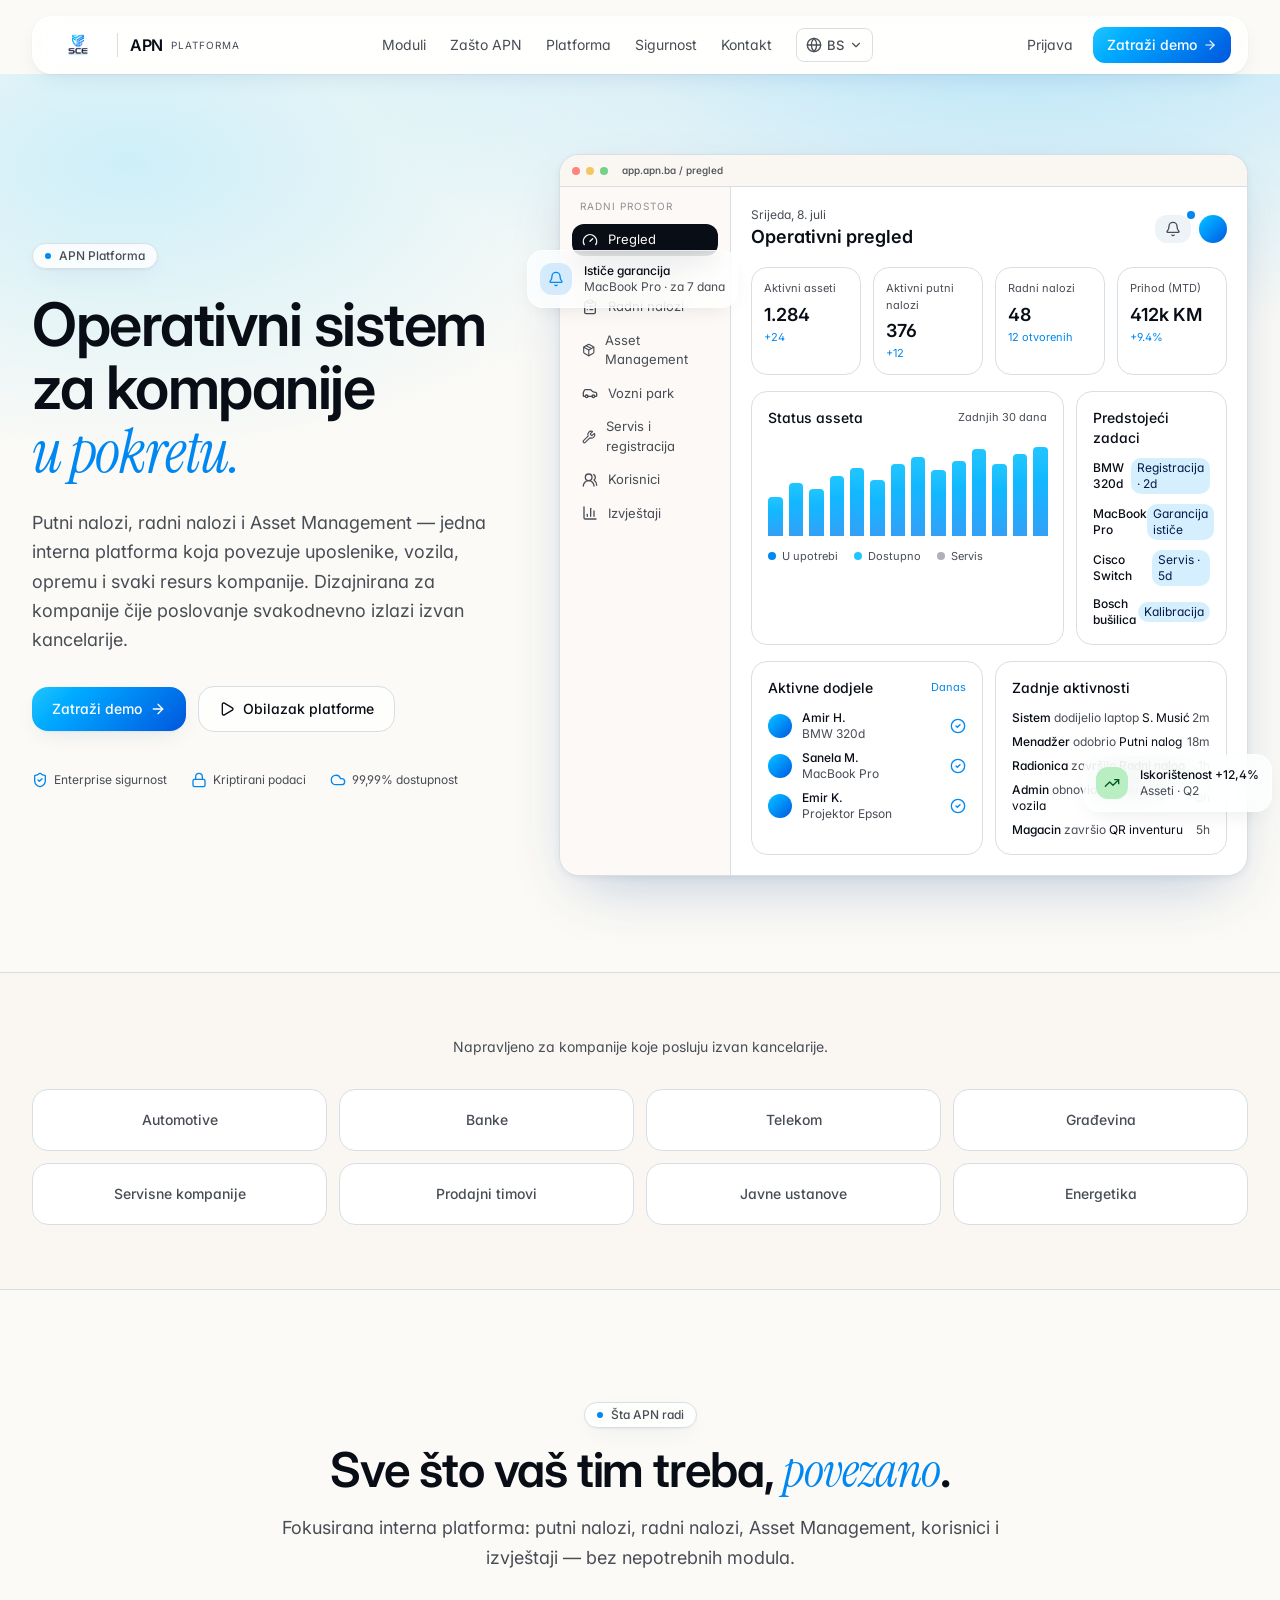
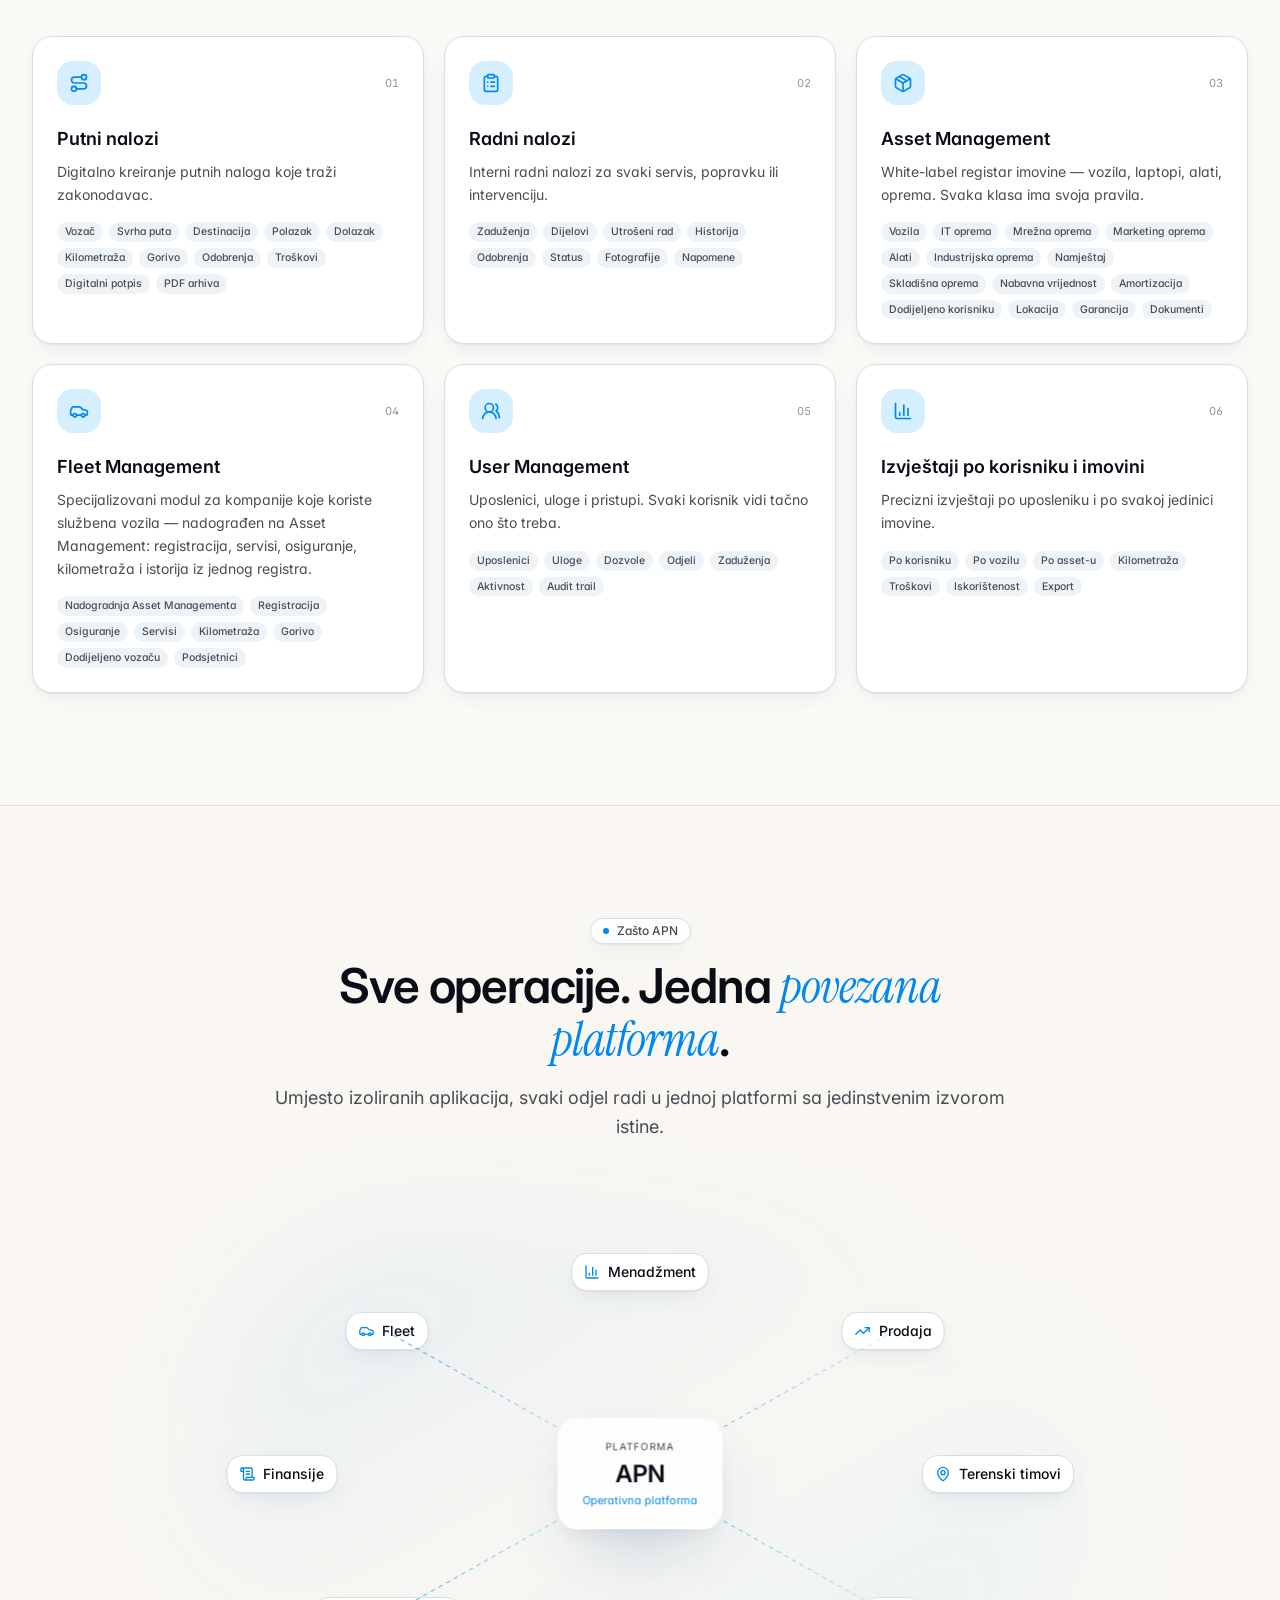
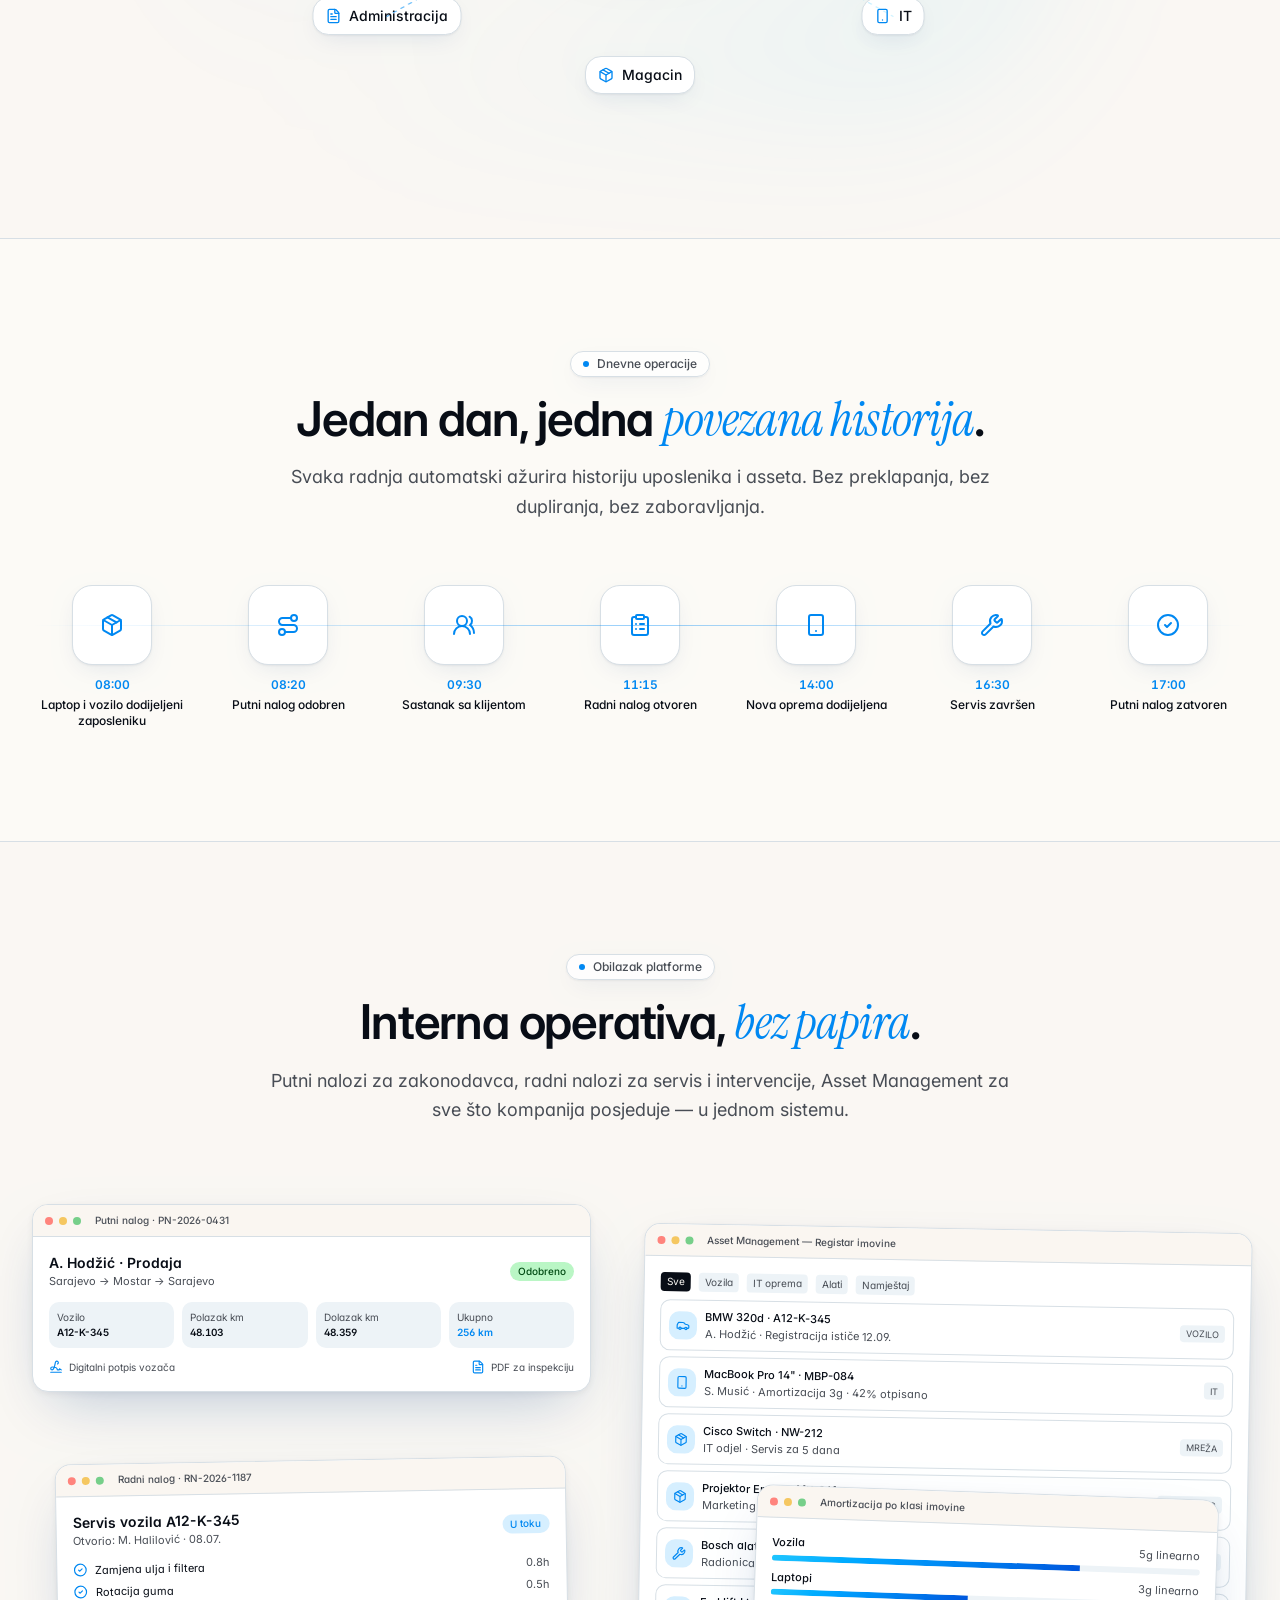
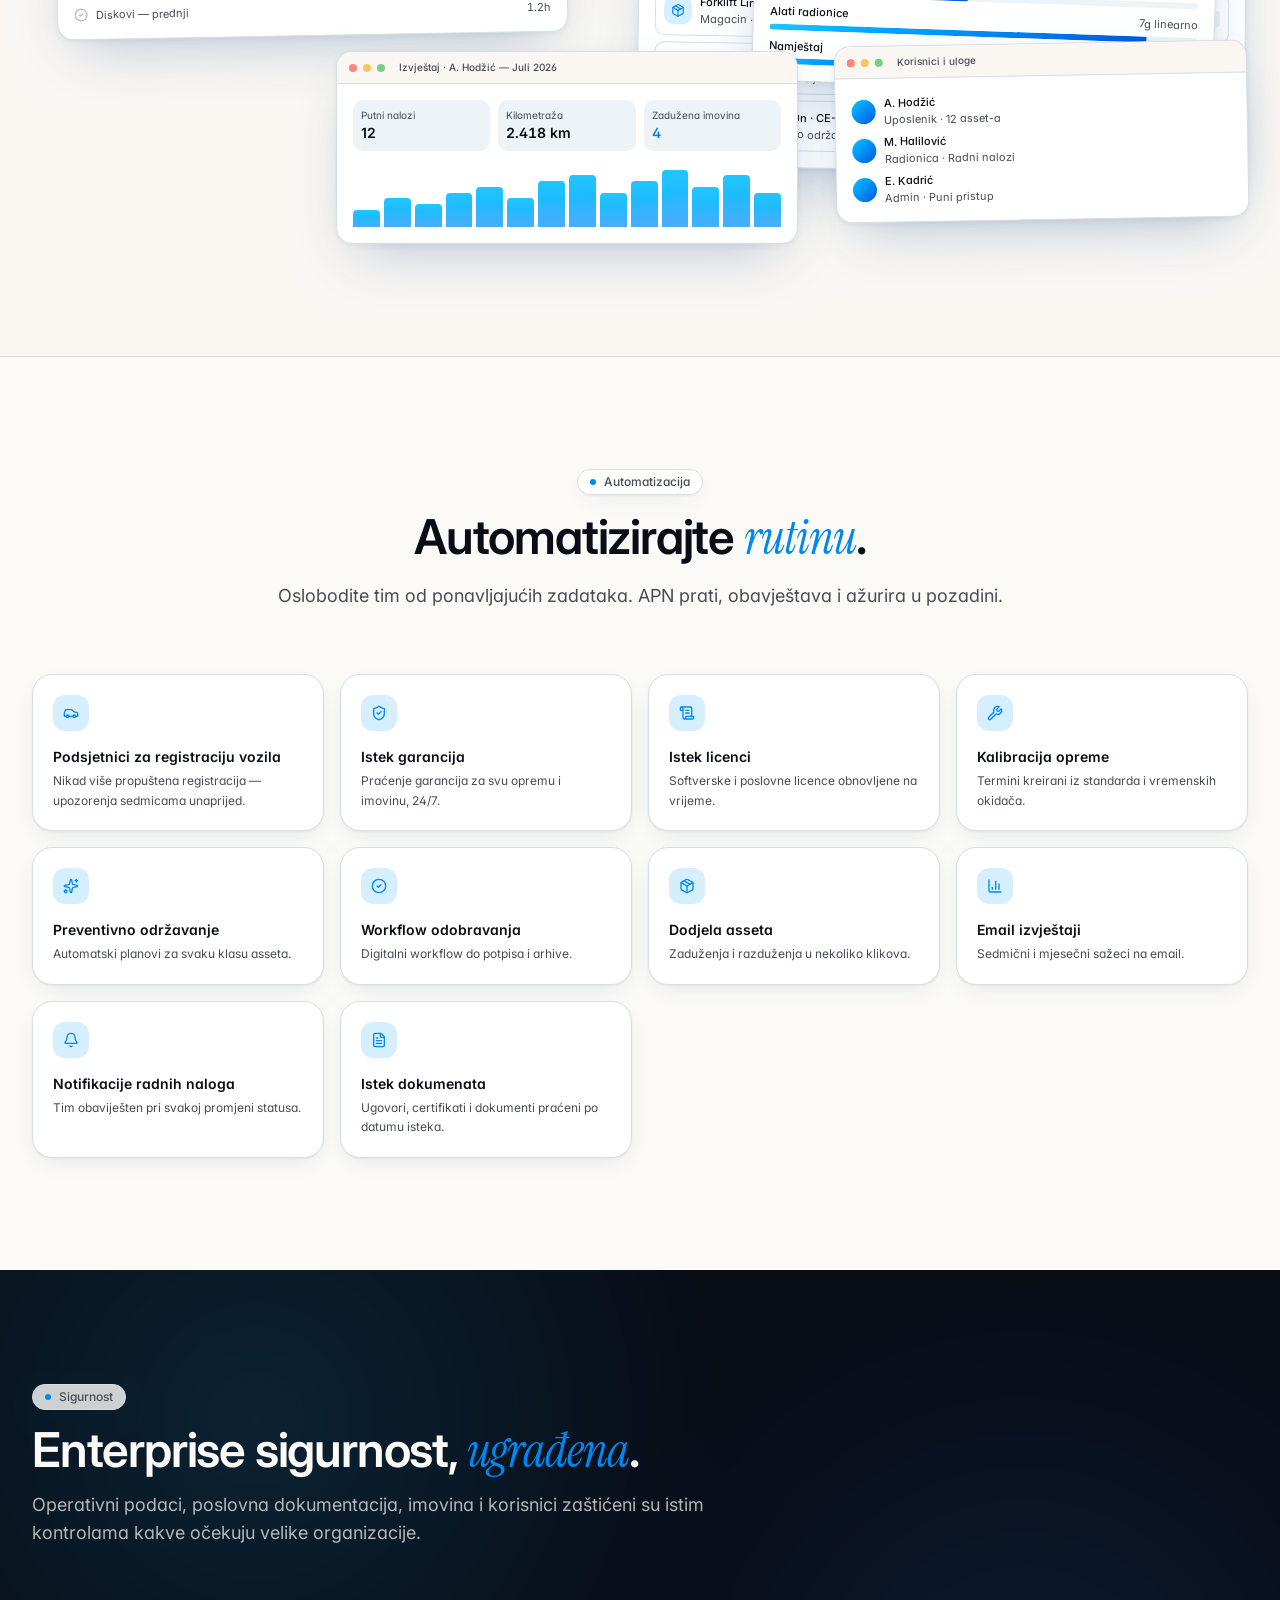
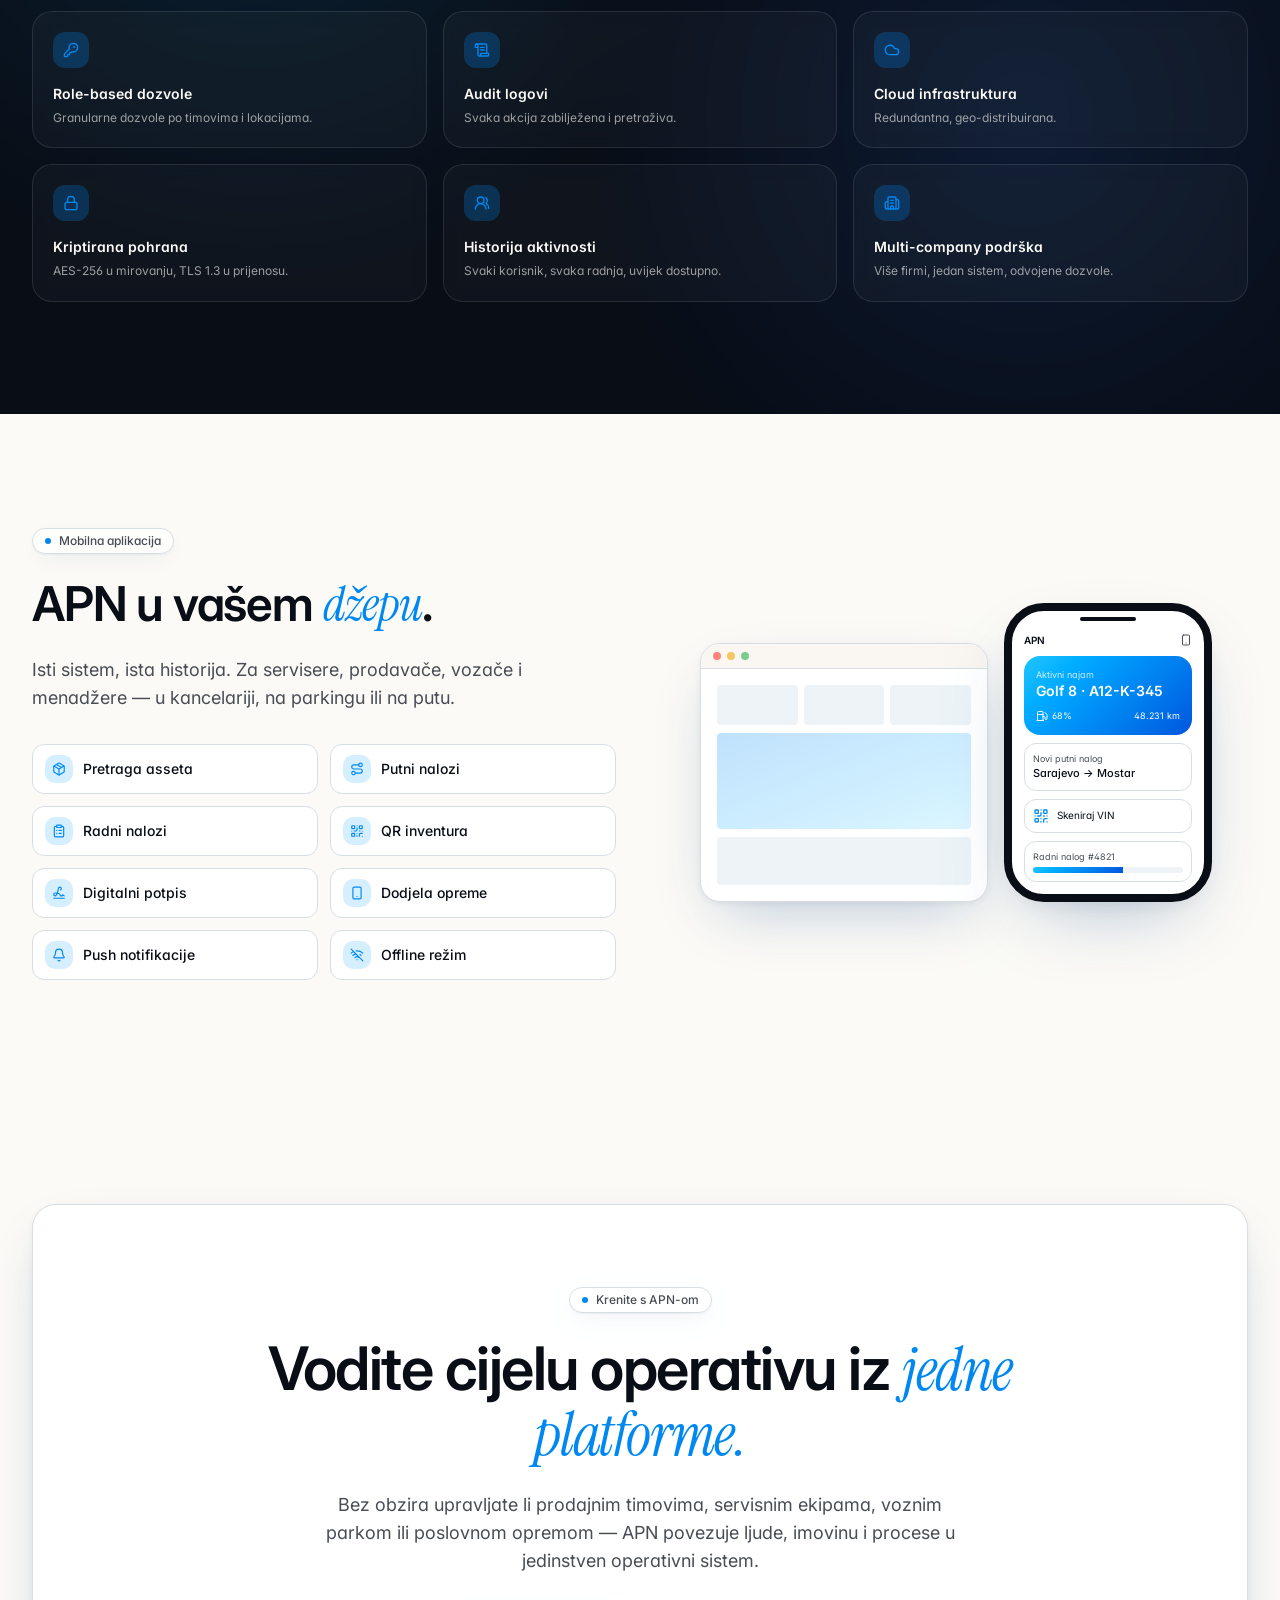
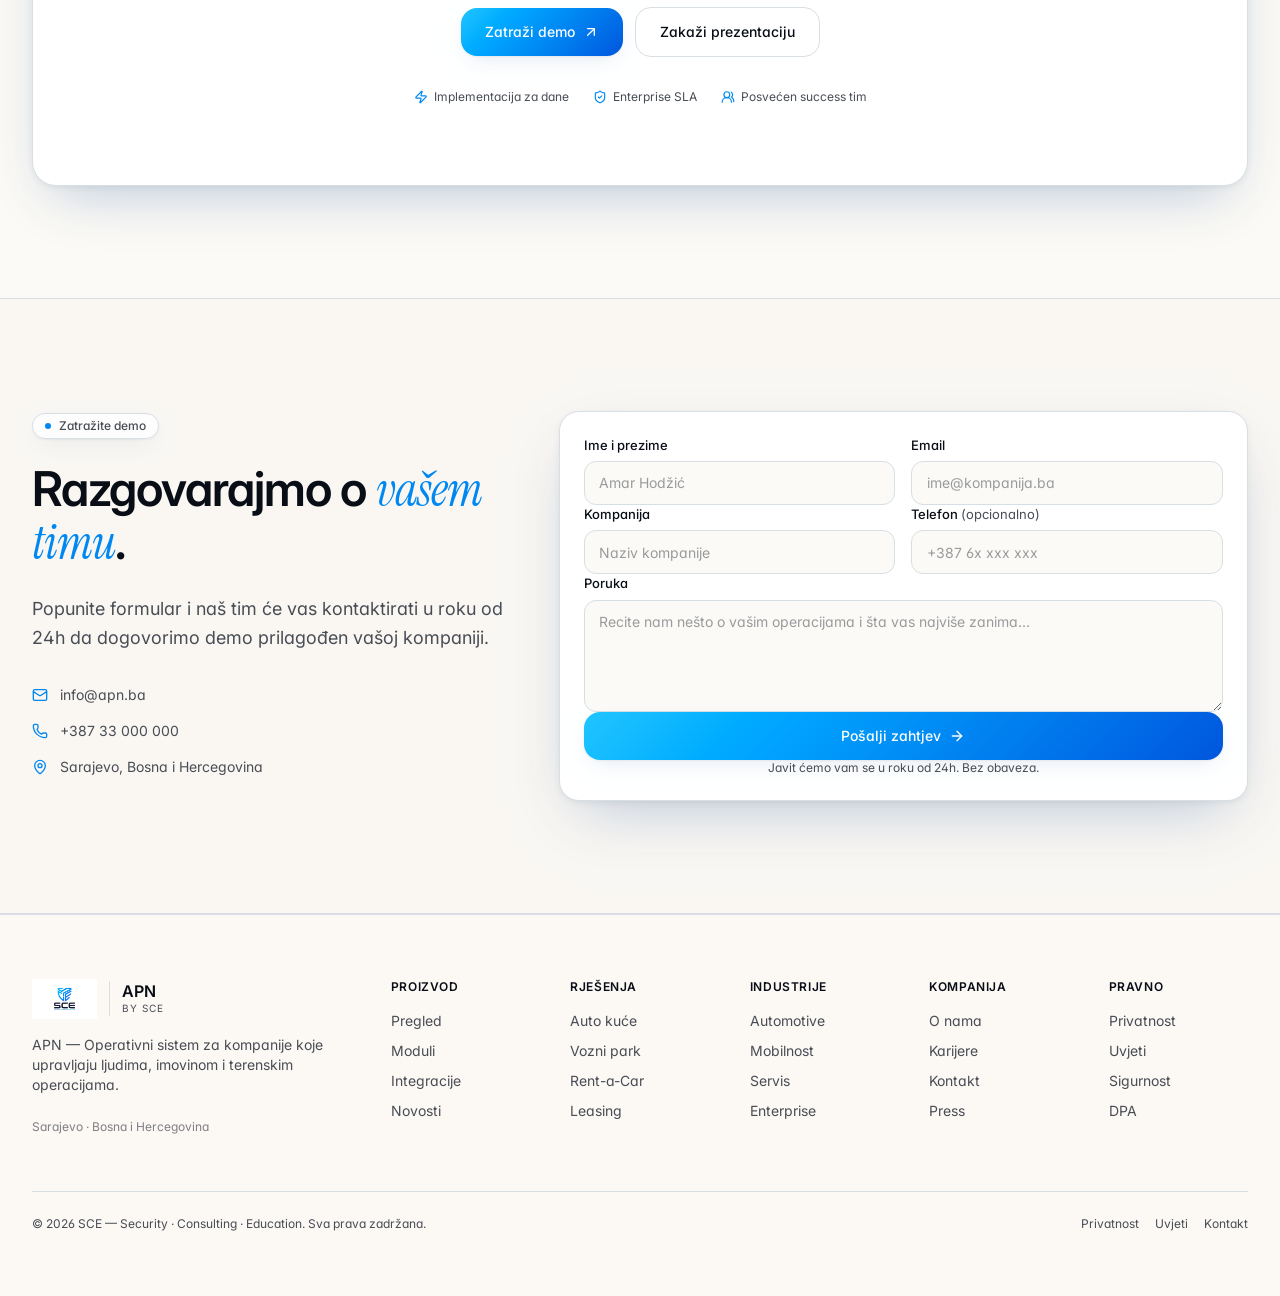
==== commit 80112f18: "Add multi-language support, contact form, and fix mobile navbar/footer bugs - Fix sticky navbar disa" ====
--- a/index.html
+++ b/index.html
@@ -5,6 +5,7 @@
     <meta name="viewport" content="width=device-width, initial-scale=1" />
     <link rel="preload" as="image" href="sce-logo.jpg" />
     <link rel="stylesheet" href="styles.css" />
+    <script src="i18n.js" defer></script>
     <link
       rel="stylesheet"
       href="https://fonts.googleapis.com/css2?family=Inter:wght@400;500;600;700;800&amp;family=Instrument+Serif:ital@0;1&amp;display=swap"
@@ -35,8 +36,8 @@
       crossorigin="anonymous"
     />
   </head>
-  <body>
-    <div class="min-h-screen overflow-x-hidden bg-background text-foreground">
+  <body class="overflow-x-hidden">
+    <div class="min-h-screen bg-background text-foreground">
       <header class="sticky top-0 z-50 w-full">
         <div class="mx-auto mt-4 max-w-7xl px-6 lg:px-8">
           <div
@@ -50,30 +51,84 @@
                 <span class="font-semibold tracking-tight text-ink">APN</span
                 ><span
                   class="text-[10px] text-ink-soft uppercase tracking-widest"
+                  data-i18n="brand.subtitle"
                   >Platforma</span
                 >
               </div></a
             >
             <nav
-              class="hidden lg:flex items-center gap-8 text-sm text-ink-soft"
+              class="header-nav items-center gap-6 text-sm text-ink-soft"
             >
-              <a class="hover:text-ink transition" href="#moduli">Moduli</a
-              ><a class="hover:text-ink transition" href="#zasto">Zašto APN</a
-              ><a class="hover:text-ink transition" href="#platforma"
+              <a class="hover:text-ink transition" href="#moduli" data-i18n="nav.moduli">Moduli</a
+              ><a class="hover:text-ink transition" href="#zasto" data-i18n="nav.zasto">Zašto APN</a
+              ><a class="hover:text-ink transition" href="#platforma" data-i18n="nav.platforma"
                 >Platforma</a
-              ><a class="hover:text-ink transition" href="#sigurnost"
+              ><a class="hover:text-ink transition" href="#sigurnost" data-i18n="nav.sigurnost"
                 >Sigurnost</a
-              >
+              ><a class="hover:text-ink transition" href="#kontakt" data-i18n="nav.kontakt">Kontakt</a>
+              <div class="lang-switch">
+                <button
+                  type="button"
+                  id="lang-toggle"
+                  class="lang-switch-btn"
+                  aria-expanded="false"
+                  aria-controls="lang-menu"
+                  aria-label="Odaberite jezik"
+                  data-i18n-aria-label="aria.lang_select"
+                >
+                  <svg
+                    xmlns="http://www.w3.org/2000/svg"
+                    width="24"
+                    height="24"
+                    viewBox="0 0 24 24"
+                    fill="none"
+                    stroke="currentColor"
+                    stroke-width="2"
+                    stroke-linecap="round"
+                    stroke-linejoin="round"
+                    class="lucide lucide-globe h-4 w-4"
+                    aria-hidden="true"
+                  >
+                    <circle cx="12" cy="12" r="10"></circle>
+                    <path d="M2 12h20"></path>
+                    <path
+                      d="M12 2a14.5 14.5 0 0 1 0 20 14.5 14.5 0 0 1 0-20"
+                    ></path>
+                  </svg>
+                  <span id="lang-current">BS</span>
+                  <svg
+                    xmlns="http://www.w3.org/2000/svg"
+                    width="24"
+                    height="24"
+                    viewBox="0 0 24 24"
+                    fill="none"
+                    stroke="currentColor"
+                    stroke-width="2"
+                    stroke-linecap="round"
+                    stroke-linejoin="round"
+                    class="lucide lucide-chevron-down h-3.5 w-3.5"
+                    aria-hidden="true"
+                  >
+                    <path d="m6 9 6 6 6-6"></path>
+                  </svg>
+                </button>
+                <div id="lang-menu" class="lang-menu" role="menu">
+                  <button type="button" class="lang-option" data-lang="bs" role="menuitem">Bosanski</button>
+                  <button type="button" class="lang-option" data-lang="en" role="menuitem">English</button>
+                  <button type="button" class="lang-option" data-lang="de" role="menuitem">Deutsch</button>
+                </div>
+              </div>
             </nav>
             <div class="flex items-center gap-2">
               <a
                 href="#cta"
                 class="hidden sm:inline-flex text-sm text-ink-soft hover:text-ink px-3 py-2"
+                data-i18n="nav.prijava"
                 >Prijava</a
               ><a
-                href="#cta"
+                href="#kontakt"
                 class="inline-flex items-center gap-1.5 rounded-lg amber-gradient text-white px-3.5 py-2 text-sm font-medium hover:opacity-90 transition"
-                >Zatraži demo
+                ><span data-i18n="nav.cta_demo">Zatraži demo</span>
                 <svg
                   xmlns="http://www.w3.org/2000/svg"
                   width="24"
@@ -96,7 +151,8 @@
                 aria-expanded="false"
                 aria-controls="mobile-menu"
                 aria-label="Otvori meni"
-                class="lg:hidden inline-flex items-center justify-center h-9 w-9 rounded-lg text-ink hover:bg-muted transition"
+                data-i18n-aria-label="aria.menu_toggle"
+                class="header-menu-toggle inline-flex items-center justify-center h-9 w-9 rounded-lg text-ink hover:bg-muted transition"
               >
                 <svg
                   id="menu-icon-open"
@@ -138,37 +194,53 @@
           </div>
           <div
             id="mobile-menu"
-            class="hidden lg:hidden mt-2 glass rounded-2xl shadow-soft p-2 flex flex-col"
+            class="hidden mt-2 glass rounded-2xl shadow-soft p-2 flex flex-col"
           >
             <a
               class="px-4 py-3 rounded-xl text-sm text-ink-soft hover:text-ink hover:bg-muted transition"
               href="#moduli"
+              data-i18n="nav.moduli"
               >Moduli</a
             >
             <a
               class="px-4 py-3 rounded-xl text-sm text-ink-soft hover:text-ink hover:bg-muted transition"
               href="#zasto"
+              data-i18n="nav.zasto"
               >Zašto APN</a
             >
             <a
               class="px-4 py-3 rounded-xl text-sm text-ink-soft hover:text-ink hover:bg-muted transition"
               href="#platforma"
+              data-i18n="nav.platforma"
               >Platforma</a
             >
             <a
               class="px-4 py-3 rounded-xl text-sm text-ink-soft hover:text-ink hover:bg-muted transition"
               href="#sigurnost"
+              data-i18n="nav.sigurnost"
               >Sigurnost</a
             >
             <a
               class="px-4 py-3 rounded-xl text-sm text-ink-soft hover:text-ink hover:bg-muted transition"
+              href="#kontakt"
+              data-i18n="nav.kontakt"
+              >Kontakt</a
+            >
+            <div class="mt-1 mb-1 border-t border-border pt-3 px-4 lang-row" id="lang-row-mobile">
+              <button type="button" class="lang-pill" data-lang="bs">BS</button>
+              <button type="button" class="lang-pill" data-lang="en">EN</button>
+              <button type="button" class="lang-pill" data-lang="de">DE</button>
+            </div>
+            <a
+              class="px-4 py-3 rounded-xl text-sm text-ink-soft hover:text-ink hover:bg-muted transition"
               href="#cta"
+              data-i18n="nav.prijava"
               >Prijava</a
             >
             <a
-              href="#cta"
+              href="#kontakt"
               class="mt-1 inline-flex items-center justify-center gap-1.5 rounded-xl amber-gradient text-white px-3.5 py-3 text-sm font-medium hover:opacity-90 transition"
-              >Zatraži demo
+              ><span data-i18n="nav.cta_demo">Zatraži demo</span>
               <svg
                 xmlns="http://www.w3.org/2000/svg"
                 width="24"
@@ -194,32 +266,33 @@
           <div class="absolute inset-0 -z-10 grid-bg opacity-60"></div>
           <div class="mx-auto w-full max-w-7xl px-6 lg:px-8">
             <div class="grid lg:grid-cols-12 gap-12 items-center pt-12">
-              <div class="lg:col-span-5 space-y-6">
+              <div class="lg:col-span-5 space-y-6 text-center lg:text-left">
                 <div
                   class="inline-flex items-center gap-2 rounded-full border border-border bg-surface-elevated/80 px-3 py-1 text-xs font-medium text-ink-soft shadow-soft"
                 >
-                  <span class="h-1.5 w-1.5 rounded-full bg-primary"></span>APN
-                  Platforma
+                  <span class="h-1.5 w-1.5 rounded-full bg-primary"></span
+                  ><span data-i18n="hero.badge">APN Platforma</span>
                 </div>
                 <h1
                   class="text-5xl md:text-[3.75rem] font-semibold tracking-tight text-ink leading-[1.05]"
+                  data-i18n="hero.title"
                 >
                   Operativni sistem<br />za kompanije<br /><span
                     class="font-display italic text-primary"
                     >u pokretu.</span
                   >
                 </h1>
-                <p class="text-lg text-ink-soft leading-relaxed max-w-xl">
+                <p class="text-lg text-ink-soft leading-relaxed max-w-xl mx-auto lg:mx-0" data-i18n="hero.subtitle">
                   Putni nalozi, radni nalozi i Asset Management — jedna interna
                   platforma koja povezuje uposlenike, vozila, opremu i svaki
                   resurs kompanije. Dizajnirana za kompanije čije poslovanje
                   svakodnevno izlazi izvan kancelarije.
                 </p>
-                <div class="flex flex-wrap items-center gap-3 pt-2">
+                <div class="flex flex-wrap items-center justify-center lg:justify-start gap-3 pt-2">
                   <a
-                    href="#cta"
+                    href="#kontakt"
                     class="inline-flex items-center gap-2 rounded-xl amber-gradient text-white px-5 py-3 text-sm font-medium hover:opacity-90 transition shadow-soft"
-                    >Zatraži demo
+                    ><span data-i18n="nav.cta_demo">Zatraži demo</span>
                     <svg
                       xmlns="http://www.w3.org/2000/svg"
                       width="24"
@@ -255,11 +328,11 @@
                         d="M5 5a2 2 0 0 1 3.008-1.728l11.997 6.998a2 2 0 0 1 .003 3.458l-12 7A2 2 0 0 1 5 19z"
                       ></path>
                     </svg>
-                    Obilazak platforme</a
+                    <span data-i18n="hero.cta_secondary">Obilazak platforme</span></a
                   >
                 </div>
                 <div
-                  class="flex flex-wrap items-center gap-x-6 gap-y-2 pt-4 text-xs text-ink-soft"
+                  class="flex flex-wrap items-center justify-center lg:justify-start gap-x-6 gap-y-2 pt-4 text-xs text-ink-soft"
                 >
                   <div class="flex items-center gap-1.5">
                     <svg
@@ -280,7 +353,7 @@
                       ></path>
                       <path d="m9 12 2 2 4-4"></path>
                     </svg>
-                    Enterprise sigurnost
+                    <span data-i18n="trust.security">Enterprise sigurnost</span>
                   </div>
                   <div class="flex items-center gap-1.5">
                     <svg
@@ -306,7 +379,7 @@
                       ></rect>
                       <path d="M7 11V7a5 5 0 0 1 10 0v4"></path>
                     </svg>
-                    Kriptirani podaci
+                    <span data-i18n="trust.encrypted">Kriptirani podaci</span>
                   </div>
                   <div class="flex items-center gap-1.5">
                     <svg
@@ -326,7 +399,7 @@
                         d="M17.5 19H9a7 7 0 1 1 6.71-9h1.79a4.5 4.5 0 1 1 0 9Z"
                       ></path>
                     </svg>
-                    99,99% dostupnost
+                    <span data-i18n="trust.uptime">99,99% dostupnost</span>
                   </div>
                 </div>
               </div>
@@ -1014,47 +1087,55 @@
         </section>
         <section class="py-16 border-y border-border bg-surface/50">
           <div class="mx-auto w-full max-w-7xl px-6 lg:px-8">
-            <p class="text-center text-sm text-ink-soft mb-8">
+            <p class="text-center text-sm text-ink-soft mb-8" data-i18n="industries.title">
               Napravljeno za kompanije koje posluju izvan kancelarije.
             </p>
             <div class="grid grid-cols-2 md:grid-cols-4 gap-3">
               <div
                 class="rounded-xl border border-border bg-surface-elevated py-5 text-center text-sm font-medium text-ink-soft hover:text-ink hover:border-primary/40 transition"
+                data-i18n="industries.automotive"
               >
                 Automotive
               </div>
               <div
                 class="rounded-xl border border-border bg-surface-elevated py-5 text-center text-sm font-medium text-ink-soft hover:text-ink hover:border-primary/40 transition"
-              >
-                IT kompanije
+                data-i18n="industries.banks"
+              >
+                Banke
               </div>
               <div
                 class="rounded-xl border border-border bg-surface-elevated py-5 text-center text-sm font-medium text-ink-soft hover:text-ink hover:border-primary/40 transition"
+                data-i18n="industries.telecom"
               >
                 Telekom
               </div>
               <div
                 class="rounded-xl border border-border bg-surface-elevated py-5 text-center text-sm font-medium text-ink-soft hover:text-ink hover:border-primary/40 transition"
+                data-i18n="industries.construction"
               >
                 Građevina
               </div>
               <div
                 class="rounded-xl border border-border bg-surface-elevated py-5 text-center text-sm font-medium text-ink-soft hover:text-ink hover:border-primary/40 transition"
+                data-i18n="industries.service_companies"
               >
                 Servisne kompanije
               </div>
               <div
                 class="rounded-xl border border-border bg-surface-elevated py-5 text-center text-sm font-medium text-ink-soft hover:text-ink hover:border-primary/40 transition"
+                data-i18n="industries.sales_teams"
               >
                 Prodajni timovi
               </div>
               <div
                 class="rounded-xl border border-border bg-surface-elevated py-5 text-center text-sm font-medium text-ink-soft hover:text-ink hover:border-primary/40 transition"
+                data-i18n="industries.public_institutions"
               >
                 Javne ustanove
               </div>
               <div
                 class="rounded-xl border border-border bg-surface-elevated py-5 text-center text-sm font-medium text-ink-soft hover:text-ink hover:border-primary/40 transition"
+                data-i18n="industries.energy"
               >
                 Energetika
               </div>
@@ -1069,16 +1150,17 @@
               <div
                 class="inline-flex items-center gap-2 rounded-full border border-border bg-surface-elevated/80 px-3 py-1 text-xs font-medium text-ink-soft shadow-soft"
               >
-                <span class="h-1.5 w-1.5 rounded-full bg-primary"></span>Šta APN
-                radi
+                <span class="h-1.5 w-1.5 rounded-full bg-primary"></span
+                ><span data-i18n="moduli.badge">Šta APN radi</span>
               </div>
               <h2
                 class="text-4xl md:text-5xl font-semibold tracking-tight text-ink leading-[1.1]"
+                data-i18n="moduli.title"
               >
                 Sve što vaš tim treba,
                 <span class="font-display italic text-primary">povezano</span>.
               </h2>
-              <p class="text-lg text-ink-soft leading-relaxed">
+              <p class="text-lg text-ink-soft leading-relaxed" data-i18n="moduli.subtitle">
                 Fokusirana interna platforma: putni nalozi, radni nalozi, Asset
                 Management, korisnici i izvještaji — bez nepotrebnih modula.
               </p>
@@ -1115,10 +1197,10 @@
                     >01</span
                   >
                 </div>
-                <h3 class="mt-5 text-lg font-semibold text-ink">
+                <h3 class="mt-5 text-lg font-semibold text-ink" data-i18n="modules.card1.title">
                   Putni nalozi
                 </h3>
-                <p class="mt-2 text-sm text-ink-soft leading-relaxed">
+                <p class="mt-2 text-sm text-ink-soft leading-relaxed" data-i18n="modules.card1.desc">
                   Digitalno kreiranje putnih naloga koje traži zakonodavac.
                 </p>
                 <div class="mt-4 flex flex-wrap gap-1.5">
@@ -1199,10 +1281,10 @@
                     >02</span
                   >
                 </div>
-                <h3 class="mt-5 text-lg font-semibold text-ink">
+                <h3 class="mt-5 text-lg font-semibold text-ink" data-i18n="modules.card2.title">
                   Radni nalozi
                 </h3>
-                <p class="mt-2 text-sm text-ink-soft leading-relaxed">
+                <p class="mt-2 text-sm text-ink-soft leading-relaxed" data-i18n="modules.card2.desc">
                   Interni radni nalozi za svaki servis, popravku ili
                   intervenciju.
                 </p>
@@ -1269,7 +1351,7 @@
                 <h3 class="mt-5 text-lg font-semibold text-ink">
                   Asset Management
                 </h3>
-                <p class="mt-2 text-sm text-ink-soft leading-relaxed">
+                <p class="mt-2 text-sm text-ink-soft leading-relaxed" data-i18n="modules.card3.desc">
                   White-label registar imovine — vozila, laptopi, alati, oprema.
                   Svaka klasa ima svoja pravila.
                 </p>
@@ -1354,7 +1436,7 @@
                 <h3 class="mt-5 text-lg font-semibold text-ink">
                   Fleet Management
                 </h3>
-                <p class="mt-2 text-sm text-ink-soft leading-relaxed">
+                <p class="mt-2 text-sm text-ink-soft leading-relaxed" data-i18n="modules.card4.desc">
                   Specijalizovani modul za kompanije koje koriste službena
                   vozila — nadograđen na Asset Management: registracija,
                   servisi, osiguranje, kilometraža i istorija iz jednog
@@ -1422,7 +1504,7 @@
                 <h3 class="mt-5 text-lg font-semibold text-ink">
                   User Management
                 </h3>
-                <p class="mt-2 text-sm text-ink-soft leading-relaxed">
+                <p class="mt-2 text-sm text-ink-soft leading-relaxed" data-i18n="modules.card5.desc">
                   Uposlenici, uloge i pristupi. Svaki korisnik vidi tačno ono
                   što treba.
                 </p>
@@ -1481,10 +1563,10 @@
                     >06</span
                   >
                 </div>
-                <h3 class="mt-5 text-lg font-semibold text-ink">
+                <h3 class="mt-5 text-lg font-semibold text-ink" data-i18n="modules.card6.title">
                   Izvještaji po korisniku i imovini
                 </h3>
-                <p class="mt-2 text-sm text-ink-soft leading-relaxed">
+                <p class="mt-2 text-sm text-ink-soft leading-relaxed" data-i18n="modules.card6.desc">
                   Precizni izvještaji po uposleniku i po svakoj jedinici
                   imovine.
                 </p>
@@ -1524,32 +1606,33 @@
               <div
                 class="inline-flex items-center gap-2 rounded-full border border-border bg-surface-elevated/80 px-3 py-1 text-xs font-medium text-ink-soft shadow-soft"
               >
-                <span class="h-1.5 w-1.5 rounded-full bg-primary"></span>Zašto
-                APN
+                <span class="h-1.5 w-1.5 rounded-full bg-primary"></span
+                ><span data-i18n="zasto.badge">Zašto APN</span>
               </div>
               <h2
                 class="text-4xl md:text-5xl font-semibold tracking-tight text-ink leading-[1.1]"
+                data-i18n="zasto.title"
               >
                 Sve operacije. Jedna
                 <span class="font-display italic text-primary"
                   >povezana platforma</span
                 >.
               </h2>
-              <p class="text-lg text-ink-soft leading-relaxed">
+              <p class="text-lg text-ink-soft leading-relaxed" data-i18n="zasto.subtitle">
                 Umjesto izoliranih aplikacija, svaki odjel radi u jednoj
                 platformi sa jedinstvenim izvorom istine.
               </p>
             </div>
             <div class="mt-10 md:hidden flex flex-wrap items-center justify-center gap-2.5">
-              <div class="rounded-xl bg-surface-elevated border border-border shadow-soft px-3 py-2 text-sm font-medium text-ink">Menadžment</div>
-              <div class="rounded-xl bg-surface-elevated border border-border shadow-soft px-3 py-2 text-sm font-medium text-ink">Prodaja</div>
-              <div class="rounded-xl bg-surface-elevated border border-border shadow-soft px-3 py-2 text-sm font-medium text-ink">Terenski timovi</div>
-              <div class="rounded-xl bg-surface-elevated border border-border shadow-soft px-3 py-2 text-sm font-medium text-ink">IT</div>
-              <div class="rounded-xl bg-surface-elevated border border-border shadow-soft px-3 py-2 text-sm font-medium text-ink">Magacin</div>
-              <div class="rounded-xl bg-surface-elevated border border-border shadow-soft px-3 py-2 text-sm font-medium text-ink">Administracija</div>
-              <div class="rounded-xl bg-surface-elevated border border-border shadow-soft px-3 py-2 text-sm font-medium text-ink">Finansije</div>
-              <div class="rounded-xl bg-surface-elevated border border-border shadow-soft px-3 py-2 text-sm font-medium text-ink">Fleet</div>
-              <div class="rounded-xl amber-gradient text-white shadow-soft px-3 py-2 text-sm font-semibold">APN Platforma</div>
+              <div class="rounded-xl bg-surface-elevated border border-border shadow-soft px-3 py-2 text-sm font-medium text-ink" data-i18n="zasto.node_mgmt">Menadžment</div>
+              <div class="rounded-xl bg-surface-elevated border border-border shadow-soft px-3 py-2 text-sm font-medium text-ink" data-i18n="zasto.node_sales">Prodaja</div>
+              <div class="rounded-xl bg-surface-elevated border border-border shadow-soft px-3 py-2 text-sm font-medium text-ink" data-i18n="zasto.node_field">Terenski timovi</div>
+              <div class="rounded-xl bg-surface-elevated border border-border shadow-soft px-3 py-2 text-sm font-medium text-ink" data-i18n="zasto.node_it">IT</div>
+              <div class="rounded-xl bg-surface-elevated border border-border shadow-soft px-3 py-2 text-sm font-medium text-ink" data-i18n="zasto.node_warehouse">Magacin</div>
+              <div class="rounded-xl bg-surface-elevated border border-border shadow-soft px-3 py-2 text-sm font-medium text-ink" data-i18n="zasto.node_admin">Administracija</div>
+              <div class="rounded-xl bg-surface-elevated border border-border shadow-soft px-3 py-2 text-sm font-medium text-ink" data-i18n="zasto.node_finance">Finansije</div>
+              <div class="rounded-xl bg-surface-elevated border border-border shadow-soft px-3 py-2 text-sm font-medium text-ink" data-i18n="zasto.node_fleet">Fleet</div>
+              <div class="rounded-xl amber-gradient text-white shadow-soft px-3 py-2 text-sm font-semibold" data-i18n="hero.badge">APN Platforma</div>
             </div>
             <div class="mt-20 relative hidden md:block">
               <div class="mx-auto max-w-4xl relative aspect-[16/9]">
@@ -1564,11 +1647,12 @@
                   >
                     <div
                       class="text-[10px] uppercase tracking-widest text-ink-soft"
+                      data-i18n="zasto.node_subtitle"
                     >
                       Platforma
                     </div>
                     <div class="mt-1 text-2xl font-semibold text-ink">APN</div>
-                    <div class="text-[11px] text-primary mt-0.5">
+                    <div class="text-[11px] text-primary mt-0.5" data-i18n="zasto.node_caption">
                       Operativna platforma
                     </div>
                   </div>
@@ -1599,6 +1683,7 @@
                       <path d="M8 17v-3"></path></svg
                     ><span
                       class="text-sm font-medium text-ink whitespace-nowrap"
+                      data-i18n="zasto.node_mgmt"
                       >Menadžment</span
                     >
                   </div>
@@ -1631,6 +1716,7 @@
                       <path d="m22 7-8.5 8.5-5-5L2 17"></path></svg
                     ><span
                       class="text-sm font-medium text-ink whitespace-nowrap"
+                      data-i18n="zasto.node_sales"
                       >Prodaja</span
                     >
                   </div>
@@ -1661,6 +1747,7 @@
                       <circle cx="12" cy="10" r="3"></circle></svg
                     ><span
                       class="text-sm font-medium text-ink whitespace-nowrap"
+                      data-i18n="zasto.node_field"
                       >Terenski timovi</span
                     >
                   </div>
@@ -1700,6 +1787,7 @@
                       <path d="M12 18h.01"></path></svg
                     ><span
                       class="text-sm font-medium text-ink whitespace-nowrap"
+                      data-i18n="zasto.node_it"
                       >IT</span
                     >
                   </div>
@@ -1732,6 +1820,7 @@
                       <path d="m7.5 4.27 9 5.15"></path></svg
                     ><span
                       class="text-sm font-medium text-ink whitespace-nowrap"
+                      data-i18n="zasto.node_warehouse"
                       >Magacin</span
                     >
                   </div>
@@ -1769,6 +1858,7 @@
                       <path d="M16 17H8"></path></svg
                     ><span
                       class="text-sm font-medium text-ink whitespace-nowrap"
+                      data-i18n="zasto.node_admin"
                       >Administracija</span
                     >
                   </div>
@@ -1805,6 +1895,7 @@
                       ></path></svg
                     ><span
                       class="text-sm font-medium text-ink whitespace-nowrap"
+                      data-i18n="zasto.node_finance"
                       >Finansije</span
                     >
                   </div>
@@ -1841,6 +1932,7 @@
                       <circle cx="17" cy="17" r="2"></circle></svg
                     ><span
                       class="text-sm font-medium text-ink whitespace-nowrap"
+                      data-i18n="zasto.node_fleet"
                       >Fleet</span
                     >
                   </div>
@@ -1949,18 +2041,19 @@
               <div
                 class="inline-flex items-center gap-2 rounded-full border border-border bg-surface-elevated/80 px-3 py-1 text-xs font-medium text-ink-soft shadow-soft"
               >
-                <span class="h-1.5 w-1.5 rounded-full bg-primary"></span>Dnevne
-                operacije
+                <span class="h-1.5 w-1.5 rounded-full bg-primary"></span
+                ><span data-i18n="timeline.badge">Dnevne operacije</span>
               </div>
               <h2
                 class="text-4xl md:text-5xl font-semibold tracking-tight text-ink leading-[1.1]"
+                data-i18n="timeline.title"
               >
                 Jedan dan, jedna
                 <span class="font-display italic text-primary"
                   >povezana historija</span
                 >.
               </h2>
-              <p class="text-lg text-ink-soft leading-relaxed">
+              <p class="text-lg text-ink-soft leading-relaxed" data-i18n="timeline.subtitle">
                 Svaka radnja automatski ažurira historiju uposlenika i asseta.
                 Bez preklapanja, bez dupliranja, bez zaboravljanja.
               </p>
@@ -2000,7 +2093,7 @@
                   >
                     08:00
                   </div>
-                  <div class="mt-1 text-xs text-ink font-medium">
+                  <div class="mt-1 text-xs text-ink font-medium" data-i18n="timeline.item1">
                     Laptop i vozilo dodijeljeni zaposleniku
                   </div>
                 </div>
@@ -2033,7 +2126,7 @@
                   >
                     08:20
                   </div>
-                  <div class="mt-1 text-xs text-ink font-medium">
+                  <div class="mt-1 text-xs text-ink font-medium" data-i18n="timeline.item2">
                     Putni nalog odobren
                   </div>
                 </div>
@@ -2066,7 +2159,7 @@
                   >
                     09:30
                   </div>
-                  <div class="mt-1 text-xs text-ink font-medium">
+                  <div class="mt-1 text-xs text-ink font-medium" data-i18n="timeline.item3">
                     Sastanak sa klijentom
                   </div>
                 </div>
@@ -2109,7 +2202,7 @@
                   >
                     11:15
                   </div>
-                  <div class="mt-1 text-xs text-ink font-medium">
+                  <div class="mt-1 text-xs text-ink font-medium" data-i18n="timeline.item4">
                     Radni nalog otvoren
                   </div>
                 </div>
@@ -2146,7 +2239,7 @@
                   >
                     14:00
                   </div>
-                  <div class="mt-1 text-xs text-ink font-medium">
+                  <div class="mt-1 text-xs text-ink font-medium" data-i18n="timeline.item5">
                     Nova oprema dodijeljena
                   </div>
                 </div>
@@ -2177,7 +2270,7 @@
                   >
                     16:30
                   </div>
-                  <div class="mt-1 text-xs text-ink font-medium">
+                  <div class="mt-1 text-xs text-ink font-medium" data-i18n="timeline.item6">
                     Servis završen
                   </div>
                 </div>
@@ -2207,7 +2300,7 @@
                   >
                     17:00
                   </div>
-                  <div class="mt-1 text-xs text-ink font-medium">
+                  <div class="mt-1 text-xs text-ink font-medium" data-i18n="timeline.item7">
                     Putni nalog zatvoren
                   </div>
                 </div>
@@ -2227,16 +2320,17 @@
                 class="inline-flex items-center gap-2 rounded-full border border-border bg-surface-elevated/80 px-3 py-1 text-xs font-medium text-ink-soft shadow-soft"
               >
                 <span class="h-1.5 w-1.5 rounded-full bg-primary"></span
-                >Obilazak platforme
+                ><span data-i18n="platforma.badge">Obilazak platforme</span>
               </div>
               <h2
                 class="text-4xl md:text-5xl font-semibold tracking-tight text-ink leading-[1.1]"
+                data-i18n="platforma.title"
               >
                 Interna operativa,
                 <span class="font-display italic text-primary">bez papira</span
                 >.
               </h2>
-              <p class="text-lg text-ink-soft leading-relaxed">
+              <p class="text-lg text-ink-soft leading-relaxed" data-i18n="platforma.subtitle">
                 Putni nalozi za zakonodavca, radni nalozi za servis i
                 intervencije, Asset Management za sve što kompanija posjeduje —
                 u jednom sistemu.
@@ -3073,15 +3167,16 @@
                 class="inline-flex items-center gap-2 rounded-full border border-border bg-surface-elevated/80 px-3 py-1 text-xs font-medium text-ink-soft shadow-soft"
               >
                 <span class="h-1.5 w-1.5 rounded-full bg-primary"></span
-                >Automatizacija
+                ><span data-i18n="automation.badge">Automatizacija</span>
               </div>
               <h2
                 class="text-4xl md:text-5xl font-semibold tracking-tight text-ink leading-[1.1]"
+                data-i18n="automation.title"
               >
                 Automatizirajte
                 <span class="font-display italic text-primary">rutinu</span>.
               </h2>
-              <p class="text-lg text-ink-soft leading-relaxed">
+              <p class="text-lg text-ink-soft leading-relaxed" data-i18n="automation.subtitle">
                 Oslobodite tim od ponavljajućih zadataka. APN prati, obavještava
                 i ažurira u pozadini.
               </p>
@@ -3114,10 +3209,10 @@
                     <circle cx="17" cy="17" r="2"></circle>
                   </svg>
                 </div>
-                <div class="mt-4 text-sm font-semibold text-ink">
+                <div class="mt-4 text-sm font-semibold text-ink" data-i18n="automation.card1.title">
                   Podsjetnici za registraciju vozila
                 </div>
-                <div class="mt-1 text-xs text-ink-soft leading-relaxed">
+                <div class="mt-1 text-xs text-ink-soft leading-relaxed" data-i18n="automation.card1.desc">
                   Nikad više propuštena registracija — upozorenja sedmicama
                   unaprijed.
                 </div>
@@ -3147,10 +3242,10 @@
                     <path d="m9 12 2 2 4-4"></path>
                   </svg>
                 </div>
-                <div class="mt-4 text-sm font-semibold text-ink">
+                <div class="mt-4 text-sm font-semibold text-ink" data-i18n="automation.card2.title">
                   Istek garancija
                 </div>
-                <div class="mt-1 text-xs text-ink-soft leading-relaxed">
+                <div class="mt-1 text-xs text-ink-soft leading-relaxed" data-i18n="automation.card2.desc">
                   Praćenje garancija za svu opremu i imovinu, 24/7.
                 </div>
               </div>
@@ -3181,10 +3276,10 @@
                     ></path>
                   </svg>
                 </div>
-                <div class="mt-4 text-sm font-semibold text-ink">
+                <div class="mt-4 text-sm font-semibold text-ink" data-i18n="automation.card3.title">
                   Istek licenci
                 </div>
-                <div class="mt-1 text-xs text-ink-soft leading-relaxed">
+                <div class="mt-1 text-xs text-ink-soft leading-relaxed" data-i18n="automation.card3.desc">
                   Softverske i poslovne licence obnovljene na vrijeme.
                 </div>
               </div>
@@ -3212,10 +3307,10 @@
                     ></path>
                   </svg>
                 </div>
-                <div class="mt-4 text-sm font-semibold text-ink">
+                <div class="mt-4 text-sm font-semibold text-ink" data-i18n="automation.card4.title">
                   Kalibracija opreme
                 </div>
-                <div class="mt-1 text-xs text-ink-soft leading-relaxed">
+                <div class="mt-1 text-xs text-ink-soft leading-relaxed" data-i18n="automation.card4.desc">
                   Termini kreirani iz standarda i vremenskih okidača.
                 </div>
               </div>
@@ -3246,10 +3341,10 @@
                     <circle cx="4" cy="20" r="2"></circle>
                   </svg>
                 </div>
-                <div class="mt-4 text-sm font-semibold text-ink">
+                <div class="mt-4 text-sm font-semibold text-ink" data-i18n="automation.card5.title">
                   Preventivno održavanje
                 </div>
-                <div class="mt-1 text-xs text-ink-soft leading-relaxed">
+                <div class="mt-1 text-xs text-ink-soft leading-relaxed" data-i18n="automation.card5.desc">
                   Automatski planovi za svaku klasu asseta.
                 </div>
               </div>
@@ -3276,10 +3371,10 @@
                     <path d="m9 12 2 2 4-4"></path>
                   </svg>
                 </div>
-                <div class="mt-4 text-sm font-semibold text-ink">
+                <div class="mt-4 text-sm font-semibold text-ink" data-i18n="automation.card6.title">
                   Workflow odobravanja
                 </div>
-                <div class="mt-1 text-xs text-ink-soft leading-relaxed">
+                <div class="mt-1 text-xs text-ink-soft leading-relaxed" data-i18n="automation.card6.desc">
                   Digitalni workflow do potpisa i arhive.
                 </div>
               </div>
@@ -3310,10 +3405,10 @@
                     <path d="m7.5 4.27 9 5.15"></path>
                   </svg>
                 </div>
-                <div class="mt-4 text-sm font-semibold text-ink">
+                <div class="mt-4 text-sm font-semibold text-ink" data-i18n="automation.card7.title">
                   Dodjela asseta
                 </div>
-                <div class="mt-1 text-xs text-ink-soft leading-relaxed">
+                <div class="mt-1 text-xs text-ink-soft leading-relaxed" data-i18n="automation.card7.desc">
                   Zaduženja i razduženja u nekoliko klikova.
                 </div>
               </div>
@@ -3342,10 +3437,10 @@
                     <path d="M8 17v-3"></path>
                   </svg>
                 </div>
-                <div class="mt-4 text-sm font-semibold text-ink">
+                <div class="mt-4 text-sm font-semibold text-ink" data-i18n="automation.card8.title">
                   Email izvještaji
                 </div>
-                <div class="mt-1 text-xs text-ink-soft leading-relaxed">
+                <div class="mt-1 text-xs text-ink-soft leading-relaxed" data-i18n="automation.card8.desc">
                   Sedmični i mjesečni sažeci na email.
                 </div>
               </div>
@@ -3374,10 +3469,10 @@
                     ></path>
                   </svg>
                 </div>
-                <div class="mt-4 text-sm font-semibold text-ink">
+                <div class="mt-4 text-sm font-semibold text-ink" data-i18n="automation.card9.title">
                   Notifikacije radnih naloga
                 </div>
-                <div class="mt-1 text-xs text-ink-soft leading-relaxed">
+                <div class="mt-1 text-xs text-ink-soft leading-relaxed" data-i18n="automation.card9.desc">
                   Tim obaviješten pri svakoj promjeni statusa.
                 </div>
               </div>
@@ -3409,10 +3504,10 @@
                     <path d="M16 17H8"></path>
                   </svg>
                 </div>
-                <div class="mt-4 text-sm font-semibold text-ink">
+                <div class="mt-4 text-sm font-semibold text-ink" data-i18n="automation.card10.title">
                   Istek dokumenata
                 </div>
-                <div class="mt-1 text-xs text-ink-soft leading-relaxed">
+                <div class="mt-1 text-xs text-ink-soft leading-relaxed" data-i18n="automation.card10.desc">
                   Ugovori, certifikati i dokumenti praćeni po datumu isteka.
                 </div>
               </div>
@@ -3445,15 +3540,16 @@
                 class="inline-flex items-center gap-2 rounded-full border border-border bg-surface-elevated/80 px-3 py-1 text-xs font-medium text-ink-soft shadow-soft"
               >
                 <span class="h-1.5 w-1.5 rounded-full bg-primary"></span
-                >Sigurnost
+                ><span data-i18n="security.badge">Sigurnost</span>
               </div>
               <h2
                 class="mt-4 text-4xl md:text-5xl font-semibold tracking-tight"
+                data-i18n="security.title"
               >
                 Enterprise sigurnost,
                 <span class="font-display italic text-primary">ugrađena</span>.
               </h2>
-              <p class="mt-4 text-lg text-background/70">
+              <p class="mt-4 text-lg text-background/70" data-i18n="security.subtitle">
                 Operativni podaci, poslovna dokumentacija, imovina i korisnici
                 zaštićeni su istim kontrolama kakve očekuju velike organizacije.
               </p>
@@ -3489,8 +3585,8 @@
                     ></circle>
                   </svg>
                 </div>
-                <div class="mt-4 text-sm font-semibold">Role-based dozvole</div>
-                <div class="mt-1 text-xs text-background/60 leading-relaxed">
+                <div class="mt-4 text-sm font-semibold" data-i18n="security.card1.title">Role-based dozvole</div>
+                <div class="mt-1 text-xs text-background/60 leading-relaxed" data-i18n="security.card1.desc">
                   Granularne dozvole po timovima i lokacijama.
                 </div>
               </div>
@@ -3521,8 +3617,8 @@
                     ></path>
                   </svg>
                 </div>
-                <div class="mt-4 text-sm font-semibold">Audit logovi</div>
-                <div class="mt-1 text-xs text-background/60 leading-relaxed">
+                <div class="mt-4 text-sm font-semibold" data-i18n="security.card2.title">Audit logovi</div>
+                <div class="mt-1 text-xs text-background/60 leading-relaxed" data-i18n="security.card2.desc">
                   Svaka akcija zabilježena i pretraživa.
                 </div>
               </div>
@@ -3550,10 +3646,10 @@
                     ></path>
                   </svg>
                 </div>
-                <div class="mt-4 text-sm font-semibold">
+                <div class="mt-4 text-sm font-semibold" data-i18n="security.card3.title">
                   Cloud infrastruktura
                 </div>
-                <div class="mt-1 text-xs text-background/60 leading-relaxed">
+                <div class="mt-1 text-xs text-background/60 leading-relaxed" data-i18n="security.card3.desc">
                   Redundantna, geo-distribuirana.
                 </div>
               </div>
@@ -3587,8 +3683,8 @@
                     <path d="M7 11V7a5 5 0 0 1 10 0v4"></path>
                   </svg>
                 </div>
-                <div class="mt-4 text-sm font-semibold">Kriptirana pohrana</div>
-                <div class="mt-1 text-xs text-background/60 leading-relaxed">
+                <div class="mt-4 text-sm font-semibold" data-i18n="security.card4.title">Kriptirana pohrana</div>
+                <div class="mt-1 text-xs text-background/60 leading-relaxed" data-i18n="security.card4.desc">
                   AES-256 u mirovanju, TLS 1.3 u prijenosu.
                 </div>
               </div>
@@ -3616,10 +3712,10 @@
                     <path d="M22 20c0-3.37-2-6.5-4-8a5 5 0 0 0-.45-8.3"></path>
                   </svg>
                 </div>
-                <div class="mt-4 text-sm font-semibold">
+                <div class="mt-4 text-sm font-semibold" data-i18n="security.card5.title">
                   Historija aktivnosti
                 </div>
-                <div class="mt-1 text-xs text-background/60 leading-relaxed">
+                <div class="mt-1 text-xs text-background/60 leading-relaxed" data-i18n="security.card5.desc">
                   Svaki korisnik, svaka radnja, uvijek dostupno.
                 </div>
               </div>
@@ -3651,10 +3747,10 @@
                     <path d="M6 21V5a2 2 0 0 1 2-2h8a2 2 0 0 1 2 2v16"></path>
                   </svg>
                 </div>
-                <div class="mt-4 text-sm font-semibold">
+                <div class="mt-4 text-sm font-semibold" data-i18n="security.card6.title">
                   Multi-company podrška
                 </div>
-                <div class="mt-1 text-xs text-background/60 leading-relaxed">
+                <div class="mt-1 text-xs text-background/60 leading-relaxed" data-i18n="security.card6.desc">
                   Više firmi, jedan sistem, odvojene dozvole.
                 </div>
               </div>
@@ -3669,15 +3765,16 @@
                   class="inline-flex items-center gap-2 rounded-full border border-border bg-surface-elevated/80 px-3 py-1 text-xs font-medium text-ink-soft shadow-soft"
                 >
                   <span class="h-1.5 w-1.5 rounded-full bg-primary"></span
-                  >Mobilna aplikacija
+                  ><span data-i18n="mobileapp.badge">Mobilna aplikacija</span>
                 </div>
                 <h2
                   class="text-4xl md:text-5xl font-semibold tracking-tight text-ink leading-[1.1]"
+                  data-i18n="mobileapp.title"
                 >
                   APN u vašem
                   <span class="font-display italic text-primary">džepu</span>.
                 </h2>
-                <p class="text-lg text-ink-soft">
+                <p class="text-lg text-ink-soft" data-i18n="mobileapp.subtitle">
                   Isti sistem, ista historija. Za servisere, prodavače, vozače i
                   menadžere — u kancelariji, na parkingu ili na putu.
                 </p>
@@ -3710,6 +3807,7 @@
                       </svg>
                     </div>
                     <span class="text-sm text-ink font-medium"
+                      data-i18n="mobileapp.feat1"
                       >Pretraga asseta</span
                     >
                   </div>
@@ -3740,6 +3838,7 @@
                       </svg>
                     </div>
                     <span class="text-sm text-ink font-medium"
+                      data-i18n="mobileapp.feat2"
                       >Putni nalozi</span
                     >
                   </div>
@@ -3780,6 +3879,7 @@
                       </svg>
                     </div>
                     <span class="text-sm text-ink font-medium"
+                      data-i18n="mobileapp.feat3"
                       >Radni nalozi</span
                     >
                   </div>
@@ -3817,6 +3917,7 @@
                       </svg>
                     </div>
                     <span class="text-sm text-ink font-medium"
+                      data-i18n="mobileapp.feat4"
                       >QR inventura</span
                     >
                   </div>
@@ -3846,6 +3947,7 @@
                       </svg>
                     </div>
                     <span class="text-sm text-ink font-medium"
+                      data-i18n="mobileapp.feat5"
                       >Digitalni potpis</span
                     >
                   </div>
@@ -3880,6 +3982,7 @@
                       </svg>
                     </div>
                     <span class="text-sm text-ink font-medium"
+                      data-i18n="mobileapp.feat6"
                       >Dodjela opreme</span
                     >
                   </div>
@@ -3909,6 +4012,7 @@
                       </svg>
                     </div>
                     <span class="text-sm text-ink font-medium"
+                      data-i18n="mobileapp.feat7"
                       >Push notifikacije</span
                     >
                   </div>
@@ -3941,6 +4045,7 @@
                       </svg>
                     </div>
                     <span class="text-sm text-ink font-medium"
+                      data-i18n="mobileapp.feat8"
                       >Offline režim</span
                     >
                   </div>
@@ -4108,18 +4213,19 @@
               <div
                 class="inline-flex items-center gap-2 rounded-full border border-border bg-surface-elevated/80 px-3 py-1 text-xs font-medium text-ink-soft shadow-soft"
               >
-                <span class="h-1.5 w-1.5 rounded-full bg-primary"></span>Krenite
-                s APN-om
+                <span class="h-1.5 w-1.5 rounded-full bg-primary"></span
+                ><span data-i18n="cta.badge">Krenite s APN-om</span>
               </div>
               <h2
                 class="mt-6 text-4xl md:text-6xl font-semibold tracking-tight text-ink max-w-3xl mx-auto leading-[1.05]"
+                data-i18n="cta.title"
               >
                 Vodite cijelu operativu iz
                 <span class="font-display italic text-primary"
                   >jedne platforme.</span
                 >
               </h2>
-              <p class="mt-6 text-lg text-ink-soft max-w-2xl mx-auto">
+              <p class="mt-6 text-lg text-ink-soft max-w-2xl mx-auto" data-i18n="cta.subtitle">
                 Bez obzira upravljate li prodajnim timovima, servisnim ekipama,
                 voznim parkom ili poslovnom opremom — APN povezuje ljude,
                 imovinu i procese u jedinstven operativni sistem.
@@ -4128,9 +4234,9 @@
                 class="mt-8 flex flex-wrap items-center justify-center gap-3"
               >
                 <a
-                  href="#"
+                  href="#kontakt"
                   class="inline-flex items-center gap-2 rounded-xl amber-gradient text-white px-6 py-3.5 text-sm font-medium hover:opacity-90 transition shadow-soft"
-                  >Zatraži demo
+                  ><span data-i18n="nav.cta_demo">Zatraži demo</span>
                   <svg
                     xmlns="http://www.w3.org/2000/svg"
                     width="24"
@@ -4147,8 +4253,9 @@
                     <path d="M7 7h10v10"></path>
                     <path d="M7 17 17 7"></path></svg></a
                 ><a
-                  href="#"
+                  href="#kontakt"
                   class="inline-flex items-center gap-2 rounded-xl border border-border bg-surface-elevated/80 px-6 py-3.5 text-sm font-medium text-ink hover:bg-surface transition"
+                  data-i18n="cta.secondary_button"
                   >Zakaži prezentaciju</a
                 >
               </div>
@@ -4173,7 +4280,7 @@
                       d="M4 14a1 1 0 0 1-.78-1.63l9.9-10.2a.5.5 0 0 1 .86.46l-1.92 6.02A1 1 0 0 0 13 10h7a1 1 0 0 1 .78 1.63l-9.9 10.2a.5.5 0 0 1-.86-.46l1.92-6.02A1 1 0 0 0 11 14z"
                     ></path>
                   </svg>
-                  Implementacija za dane
+                  <span data-i18n="cta.trust1">Implementacija za dane</span>
                 </div>
                 <div class="flex items-center gap-1.5">
                   <svg
@@ -4194,7 +4301,7 @@
                     ></path>
                     <path d="m9 12 2 2 4-4"></path>
                   </svg>
-                  Enterprise SLA
+                  <span data-i18n="cta.trust2">Enterprise SLA</span>
                 </div>
                 <div class="flex items-center gap-1.5">
                   <svg
@@ -4214,8 +4321,227 @@
                     <circle cx="10" cy="8" r="5"></circle>
                     <path d="M22 20c0-3.37-2-6.5-4-8a5 5 0 0 0-.45-8.3"></path>
                   </svg>
-                  Posvećen success tim
-                </div>
+                  <span data-i18n="cta.trust3">Posvećen success tim</span>
+                </div>
+              </div>
+            </div>
+          </div>
+        </section>
+        <section id="kontakt" class="py-28 bg-surface/50 border-y border-border">
+          <div class="mx-auto w-full max-w-7xl px-6 lg:px-8">
+            <div class="grid lg:grid-cols-12 gap-12 items-start">
+              <div class="lg:col-span-5 space-y-6">
+                <div
+                  class="inline-flex items-center gap-2 rounded-full border border-border bg-surface-elevated/80 px-3 py-1 text-xs font-medium text-ink-soft shadow-soft"
+                >
+                  <span class="h-1.5 w-1.5 rounded-full bg-primary"></span
+                  ><span data-i18n="kontakt.badge">Zatražite demo</span>
+                </div>
+                <h2
+                  class="text-4xl md:text-5xl font-semibold tracking-tight text-ink leading-[1.1]"
+                  data-i18n="kontakt.title"
+                >
+                  Razgovarajmo o
+                  <span class="font-display italic text-primary">vašem timu</span>.
+                </h2>
+                <p class="text-lg text-ink-soft leading-relaxed max-w-xl" data-i18n="kontakt.subtitle">
+                  Popunite formular i naš tim će vas kontaktirati u roku od
+                  24h da dogovorimo demo prilagođen vašoj kompaniji.
+                </p>
+                <div class="space-y-4 pt-2">
+                  <div class="flex items-center gap-3 text-sm text-ink-soft">
+                    <svg
+                      xmlns="http://www.w3.org/2000/svg"
+                      width="24"
+                      height="24"
+                      viewBox="0 0 24 24"
+                      fill="none"
+                      stroke="currentColor"
+                      stroke-width="2"
+                      stroke-linecap="round"
+                      stroke-linejoin="round"
+                      class="lucide lucide-mail h-4 w-4 text-primary"
+                      aria-hidden="true"
+                    >
+                      <path
+                        d="m22 7-8.991 5.727a2 2 0 0 1-2.009 0L2 7"
+                      ></path>
+                      <rect x="2" y="4" width="20" height="16" rx="2"></rect>
+                    </svg>
+                    <a class="hover:text-ink transition" href="mailto:info@apn.ba"
+                      >info@apn.ba</a
+                    >
+                  </div>
+                  <div class="flex items-center gap-3 text-sm text-ink-soft">
+                    <svg
+                      xmlns="http://www.w3.org/2000/svg"
+                      width="24"
+                      height="24"
+                      viewBox="0 0 24 24"
+                      fill="none"
+                      stroke="currentColor"
+                      stroke-width="2"
+                      stroke-linecap="round"
+                      stroke-linejoin="round"
+                      class="lucide lucide-phone h-4 w-4 text-primary"
+                      aria-hidden="true"
+                    >
+                      <path
+                        d="M13.832 16.568a1 1 0 0 0 1.213-.303l.355-.465A2 2 0 0 1 17 15h3a2 2 0 0 1 2 2v3a2 2 0 0 1-2 2A18 18 0 0 1 2 4a2 2 0 0 1 2-2h3a2 2 0 0 1 2 2v3a2 2 0 0 1-.567 1.6l-.468.47a1 1 0 0 0-.288 1.196 12 12 0 0 0 6.155 6.102"
+                      ></path>
+                    </svg>
+                    <a class="hover:text-ink transition" href="tel:+38733000000"
+                      >+387 33 000 000</a
+                    >
+                  </div>
+                  <div class="flex items-center gap-3 text-sm text-ink-soft">
+                    <svg
+                      xmlns="http://www.w3.org/2000/svg"
+                      width="24"
+                      height="24"
+                      viewBox="0 0 24 24"
+                      fill="none"
+                      stroke="currentColor"
+                      stroke-width="2"
+                      stroke-linecap="round"
+                      stroke-linejoin="round"
+                      class="lucide lucide-map-pin h-4 w-4 text-primary"
+                      aria-hidden="true"
+                    >
+                      <path
+                        d="M20 10c0 4.993-5.539 10.193-7.399 11.799a1 1 0 0 1-1.202 0C9.539 20.193 4 14.993 4 10a8 8 0 0 1 16 0"
+                      ></path>
+                      <circle cx="12" cy="10" r="3"></circle>
+                    </svg>
+                    <span data-i18n="kontakt.address">Sarajevo, Bosna i Hercegovina</span>
+                  </div>
+                </div>
+              </div>
+              <div class="lg:col-span-7">
+                <form
+                  id="demo-form"
+                  class="rounded-2xl border border-border bg-surface-elevated shadow-window p-6 md:p-10 space-y-5"
+                >
+                  <div id="demo-form-fields" class="space-y-5">
+                  <div class="form-grid-2">
+                    <div class="form-field">
+                      <label class="form-label" for="f-name" data-i18n="kontakt.form.name_label">Ime i prezime</label>
+                      <input
+                        required
+                        id="f-name"
+                        name="name"
+                        type="text"
+                        autocomplete="name"
+                        class="form-input"
+                        placeholder="Amar Hodžić"
+                      />
+                    </div>
+                    <div class="form-field">
+                      <label class="form-label" for="f-email" data-i18n="kontakt.form.email_label">Email</label>
+                      <input
+                        required
+                        id="f-email"
+                        name="email"
+                        type="email"
+                        autocomplete="email"
+                        class="form-input"
+                        placeholder="ime@kompanija.ba"
+                      />
+                    </div>
+                  </div>
+                  <div class="form-grid-2">
+                    <div class="form-field">
+                      <label class="form-label" for="f-company" data-i18n="kontakt.form.company_label">Kompanija</label>
+                      <input
+                        required
+                        id="f-company"
+                        name="company"
+                        type="text"
+                        autocomplete="organization"
+                        class="form-input"
+                        placeholder="Naziv kompanije"
+                        data-i18n-placeholder="kontakt.form.company_placeholder"
+                      />
+                    </div>
+                    <div class="form-field">
+                      <label class="form-label" for="f-phone" data-i18n="kontakt.form.phone_label"
+                        >Telefon <span class="optional">(opcionalno)</span></label
+                      >
+                      <input
+                        id="f-phone"
+                        name="phone"
+                        type="tel"
+                        autocomplete="tel"
+                        class="form-input"
+                        placeholder="+387 6x xxx xxx"
+                      />
+                    </div>
+                  </div>
+                  <div class="form-field">
+                    <label class="form-label" for="f-message" data-i18n="kontakt.form.message_label">Poruka</label>
+                    <textarea
+                      id="f-message"
+                      name="message"
+                      rows="4"
+                      class="form-textarea"
+                      placeholder="Recite nam nešto o vašim operacijama i šta vas najviše zanima..."
+                      data-i18n-placeholder="kontakt.form.message_placeholder"
+                    ></textarea>
+                  </div>
+                  <button
+                    type="submit"
+                    class="w-full inline-flex items-center justify-center gap-2 rounded-xl amber-gradient text-white px-6 py-3.5 text-sm font-medium hover:opacity-90 transition shadow-soft"
+                  >
+                    <span data-i18n="kontakt.form.submit">Pošalji zahtjev</span>
+                    <svg
+                      xmlns="http://www.w3.org/2000/svg"
+                      width="24"
+                      height="24"
+                      viewBox="0 0 24 24"
+                      fill="none"
+                      stroke="currentColor"
+                      stroke-width="2"
+                      stroke-linecap="round"
+                      stroke-linejoin="round"
+                      class="lucide lucide-arrow-right h-4 w-4"
+                      aria-hidden="true"
+                    >
+                      <path d="M5 12h14"></path>
+                      <path d="m12 5 7 7-7 7"></path>
+                    </svg>
+                  </button>
+                  <p class="text-xs text-ink-soft text-center" data-i18n="kontakt.form.note">
+                    Javit ćemo vam se u roku od 24h. Bez obaveza.
+                  </p>
+                  </div>
+                  <div id="demo-form-success" class="form-success" role="status">
+                    <div class="form-success-icon">
+                      <svg
+                        xmlns="http://www.w3.org/2000/svg"
+                        width="24"
+                        height="24"
+                        viewBox="0 0 24 24"
+                        fill="none"
+                        stroke="currentColor"
+                        stroke-width="2"
+                        stroke-linecap="round"
+                        stroke-linejoin="round"
+                        class="h-5 w-5"
+                        aria-hidden="true"
+                      >
+                        <path d="M20 6 9 17l-5-5"></path>
+                      </svg>
+                    </div>
+                    <div>
+                      <div class="text-sm font-semibold text-ink" data-i18n="kontakt.form.success_title">
+                        Hvala! Vaš zahtjev je zaprimljen.
+                      </div>
+                      <div class="mt-0.5 text-sm text-ink-soft" data-i18n="kontakt.form.success_body">
+                        Javit ćemo vam se uskoro na navedeni email ili telefon.
+                      </div>
+                    </div>
+                  </div>
+                </form>
               </div>
             </div>
           </div>
@@ -4236,114 +4562,121 @@
                   </div>
                 </div>
               </div>
-              <p class="mt-4 text-sm text-ink-soft max-w-xs">
+              <p class="mt-4 text-sm text-ink-soft max-w-xs" data-i18n="footer.description">
                 APN — Operativni sistem za kompanije koje upravljaju ljudima,
                 imovinom i terenskim operacijama.
               </p>
-              <div class="mt-6 text-xs text-ink-soft/70">
+              <div class="mt-6 text-xs text-ink-soft/70" data-i18n="footer.address">
                 Sarajevo · Bosna i Hercegovina
               </div>
             </div>
+            <div class="grid grid-cols-2 gap-x-6 gap-y-10 md:contents">
             <div>
               <div
                 class="text-xs font-semibold text-ink uppercase tracking-wider"
+                data-i18n="footer.col_product"
               >
                 Proizvod
               </div>
               <ul class="mt-4 space-y-2.5 text-sm text-ink-soft">
                 <li>
-                  <a class="hover:text-ink transition" href="#">Pregled</a>
+                  <a class="hover:text-ink transition" href="#" data-i18n="footer.link_pregled">Pregled</a>
                 </li>
                 <li>
-                  <a class="hover:text-ink transition" href="#">Moduli</a>
+                  <a class="hover:text-ink transition" href="#" data-i18n="nav.moduli">Moduli</a>
                 </li>
                 <li>
-                  <a class="hover:text-ink transition" href="#">Integracije</a>
+                  <a class="hover:text-ink transition" href="#" data-i18n="footer.link_integracije">Integracije</a>
                 </li>
                 <li>
-                  <a class="hover:text-ink transition" href="#">Novosti</a>
+                  <a class="hover:text-ink transition" href="#" data-i18n="footer.link_novosti">Novosti</a>
                 </li>
               </ul>
             </div>
             <div>
               <div
                 class="text-xs font-semibold text-ink uppercase tracking-wider"
+                data-i18n="footer.col_solutions"
               >
                 Rješenja
               </div>
               <ul class="mt-4 space-y-2.5 text-sm text-ink-soft">
                 <li>
-                  <a class="hover:text-ink transition" href="#">Auto kuće</a>
+                  <a class="hover:text-ink transition" href="#" data-i18n="footer.link_auto_kuce">Auto kuće</a>
                 </li>
                 <li>
-                  <a class="hover:text-ink transition" href="#">Vozni park</a>
+                  <a class="hover:text-ink transition" href="#" data-i18n="footer.link_vozni_park">Vozni park</a>
                 </li>
                 <li>
-                  <a class="hover:text-ink transition" href="#">Rent-a-Car</a>
+                  <a class="hover:text-ink transition" href="#" data-i18n="footer.link_rent_a_car">Rent-a-Car</a>
                 </li>
                 <li>
-                  <a class="hover:text-ink transition" href="#">Leasing</a>
+                  <a class="hover:text-ink transition" href="#" data-i18n="footer.link_leasing">Leasing</a>
                 </li>
               </ul>
             </div>
             <div>
               <div
                 class="text-xs font-semibold text-ink uppercase tracking-wider"
+                data-i18n="footer.col_industries"
               >
                 Industrije
               </div>
               <ul class="mt-4 space-y-2.5 text-sm text-ink-soft">
                 <li>
-                  <a class="hover:text-ink transition" href="#">Automotive</a>
+                  <a class="hover:text-ink transition" href="#" data-i18n="footer.link_automotive">Automotive</a>
                 </li>
                 <li>
-                  <a class="hover:text-ink transition" href="#">Mobilnost</a>
+                  <a class="hover:text-ink transition" href="#" data-i18n="footer.link_mobilnost">Mobilnost</a>
                 </li>
                 <li>
-                  <a class="hover:text-ink transition" href="#">Servis</a>
+                  <a class="hover:text-ink transition" href="#" data-i18n="footer.link_servis">Servis</a>
                 </li>
                 <li>
-                  <a class="hover:text-ink transition" href="#">Enterprise</a>
+                  <a class="hover:text-ink transition" href="#" data-i18n="footer.link_enterprise">Enterprise</a>
                 </li>
               </ul>
             </div>
             <div>
               <div
                 class="text-xs font-semibold text-ink uppercase tracking-wider"
+                data-i18n="footer.col_company"
               >
                 Kompanija
               </div>
               <ul class="mt-4 space-y-2.5 text-sm text-ink-soft">
                 <li>
-                  <a class="hover:text-ink transition" href="#">O nama</a>
+                  <a class="hover:text-ink transition" href="#" data-i18n="footer.link_onama">O nama</a>
                 </li>
                 <li>
-                  <a class="hover:text-ink transition" href="#">Karijere</a>
+                  <a class="hover:text-ink transition" href="#" data-i18n="footer.link_karijere">Karijere</a>
                 </li>
                 <li>
-                  <a class="hover:text-ink transition" href="#">Kontakt</a>
+                  <a class="hover:text-ink transition" href="#kontakt" data-i18n="nav.kontakt">Kontakt</a>
                 </li>
-                <li><a class="hover:text-ink transition" href="#">Press</a></li>
+                <li><a class="hover:text-ink transition" href="#" data-i18n="footer.link_press">Press</a></li>
               </ul>
             </div>
             <div>
               <div
                 class="text-xs font-semibold text-ink uppercase tracking-wider"
+                data-i18n="footer.col_legal"
               >
                 Pravno
               </div>
               <ul class="mt-4 space-y-2.5 text-sm text-ink-soft">
                 <li>
-                  <a class="hover:text-ink transition" href="#">Privatnost</a>
+                  <a class="hover:text-ink transition" href="#" data-i18n="footer.link_privatnost">Privatnost</a>
                 </li>
                 <li>
-                  <a class="hover:text-ink transition" href="#">Uvjeti</a>
+                  <a class="hover:text-ink transition" href="#" data-i18n="footer.link_uvjeti">Uvjeti</a>
                 </li>
                 <li>
-                  <a class="hover:text-ink transition" href="#">Sigurnost</a>
+                  <a class="hover:text-ink transition" href="#" data-i18n="nav.sigurnost">Sigurnost</a>
                 </li>
-                <li><a class="hover:text-ink transition" href="#">DPA</a></li>
+                <li><a class="hover:text-ink transition" href="#" data-i18n="footer.link_dpa">DPA</a></li>
               </ul>
+            </div>
             </div>
           </div>
           <div
@@ -4352,12 +4685,13 @@
             <div>
               ©
               <!-- -->2026<!-- -->
-              SCE — Security · Consulting · Education. Sva prava zadržana.
+              SCE — Security · Consulting · Education.
+              <span data-i18n="footer.rights">Sva prava zadržana.</span>
             </div>
             <div class="flex items-center gap-4">
-              <a href="#" class="hover:text-ink">Privatnost</a
-              ><a href="#" class="hover:text-ink">Uvjeti</a
-              ><a href="#" class="hover:text-ink">Kontakt</a>
+              <a href="#" class="hover:text-ink" data-i18n="footer.link_privatnost">Privatnost</a
+              ><a href="#" class="hover:text-ink" data-i18n="footer.link_uvjeti">Uvjeti</a
+              ><a href="#kontakt" class="hover:text-ink" data-i18n="nav.kontakt">Kontakt</a>
             </div>
           </div>
         </div>
@@ -4399,7 +4733,25 @@
         });
 
         window.addEventListener("resize", function () {
-          if (window.innerWidth >= 1024) closeMenu();
+          if (window.innerWidth >= 1200) closeMenu();
+        });
+      })();
+
+      (function () {
+        var form = document.getElementById("demo-form");
+        var fields = document.getElementById("demo-form-fields");
+        var success = document.getElementById("demo-form-success");
+        if (!form || !fields || !success) return;
+
+        form.addEventListener("submit", function (e) {
+          e.preventDefault();
+          if (!form.checkValidity()) {
+            form.reportValidity();
+            return;
+          }
+          fields.style.display = "none";
+          success.classList.add("is-visible");
+          success.scrollIntoView({ behavior: "smooth", block: "center" });
         });
       })();
     </script>
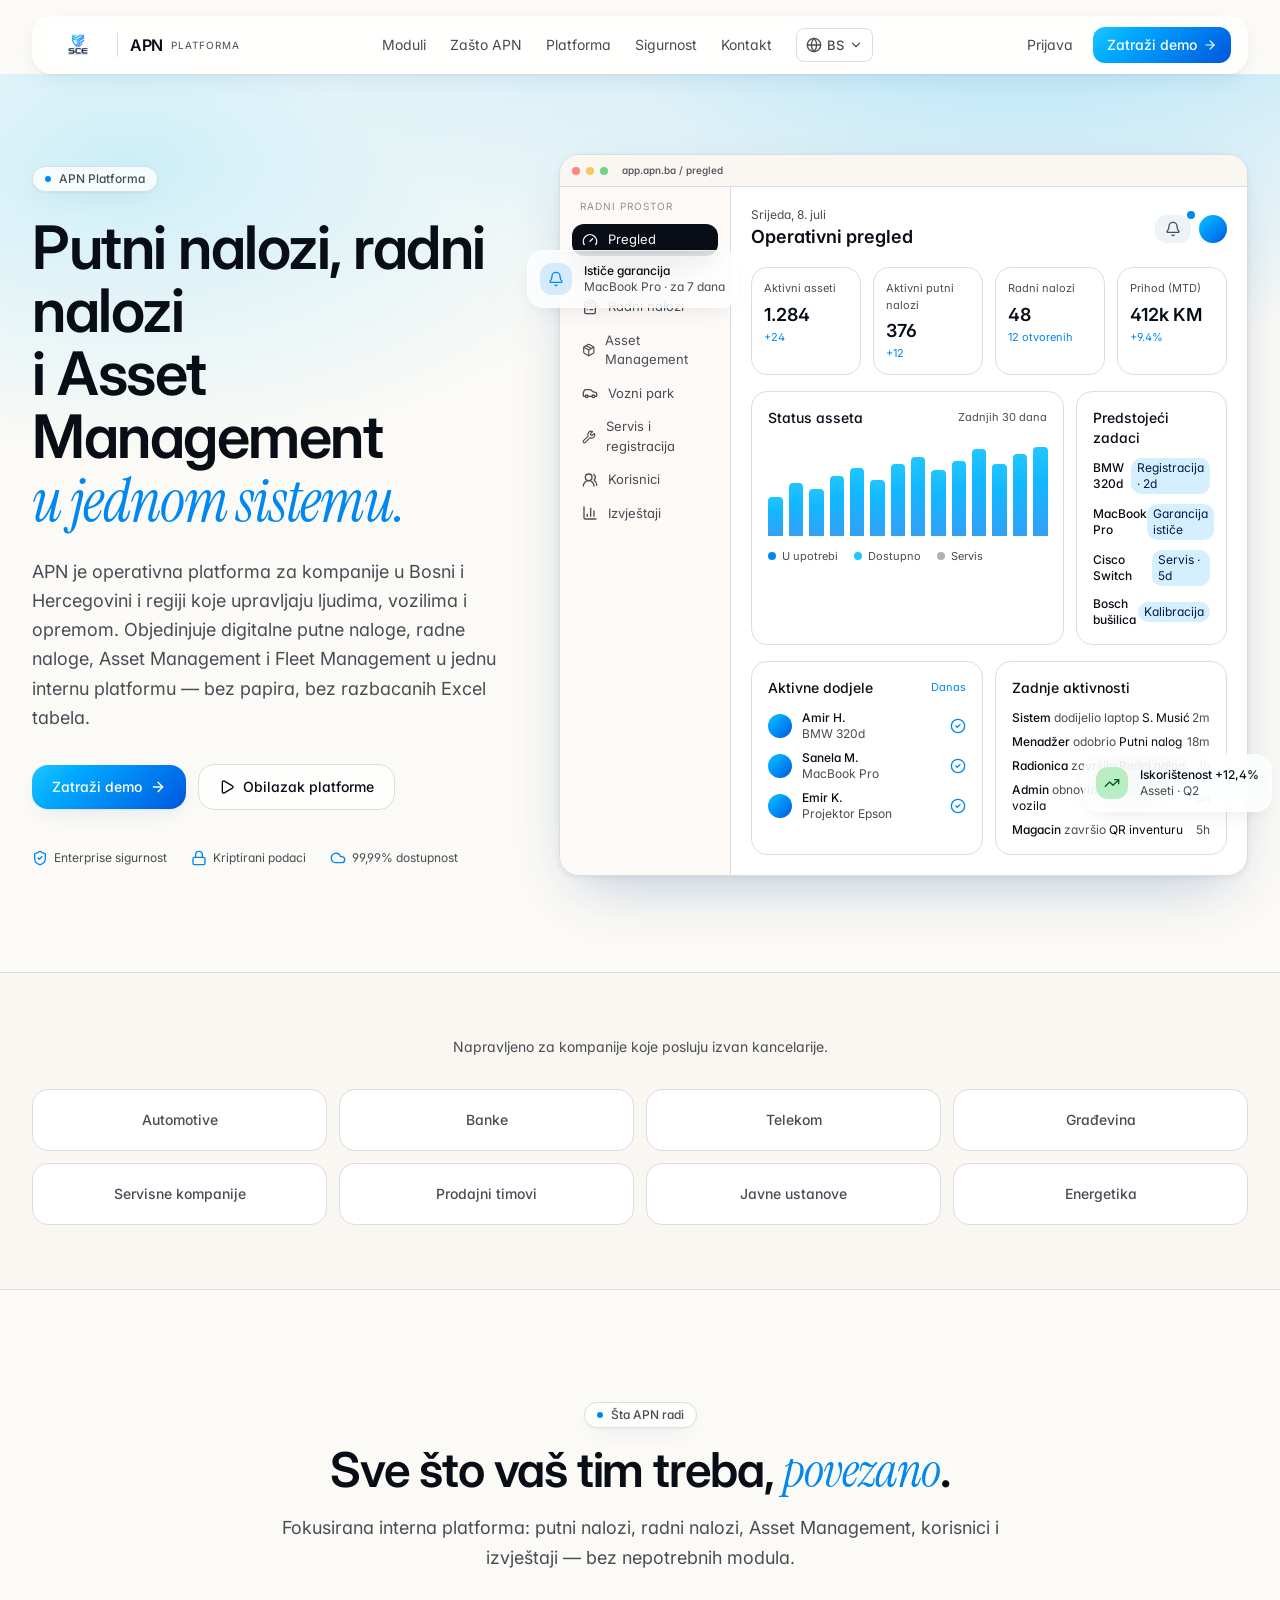
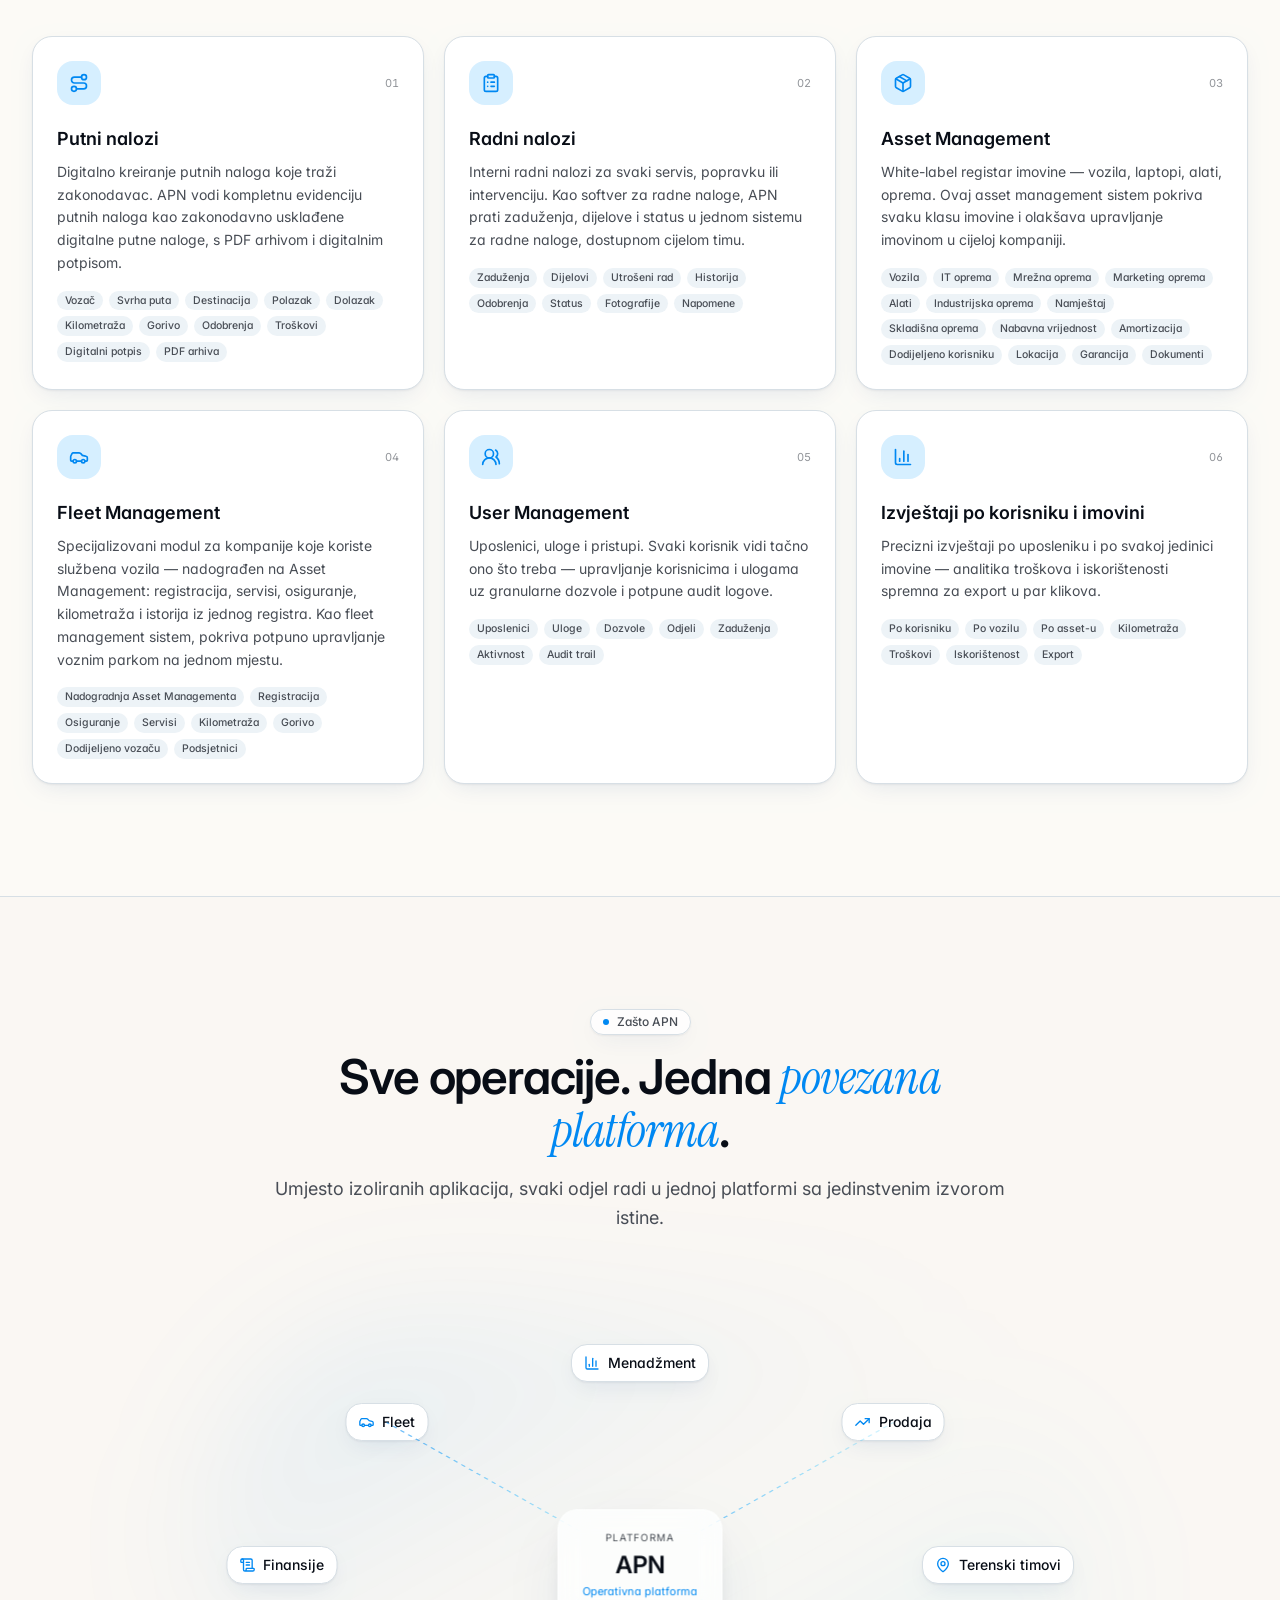
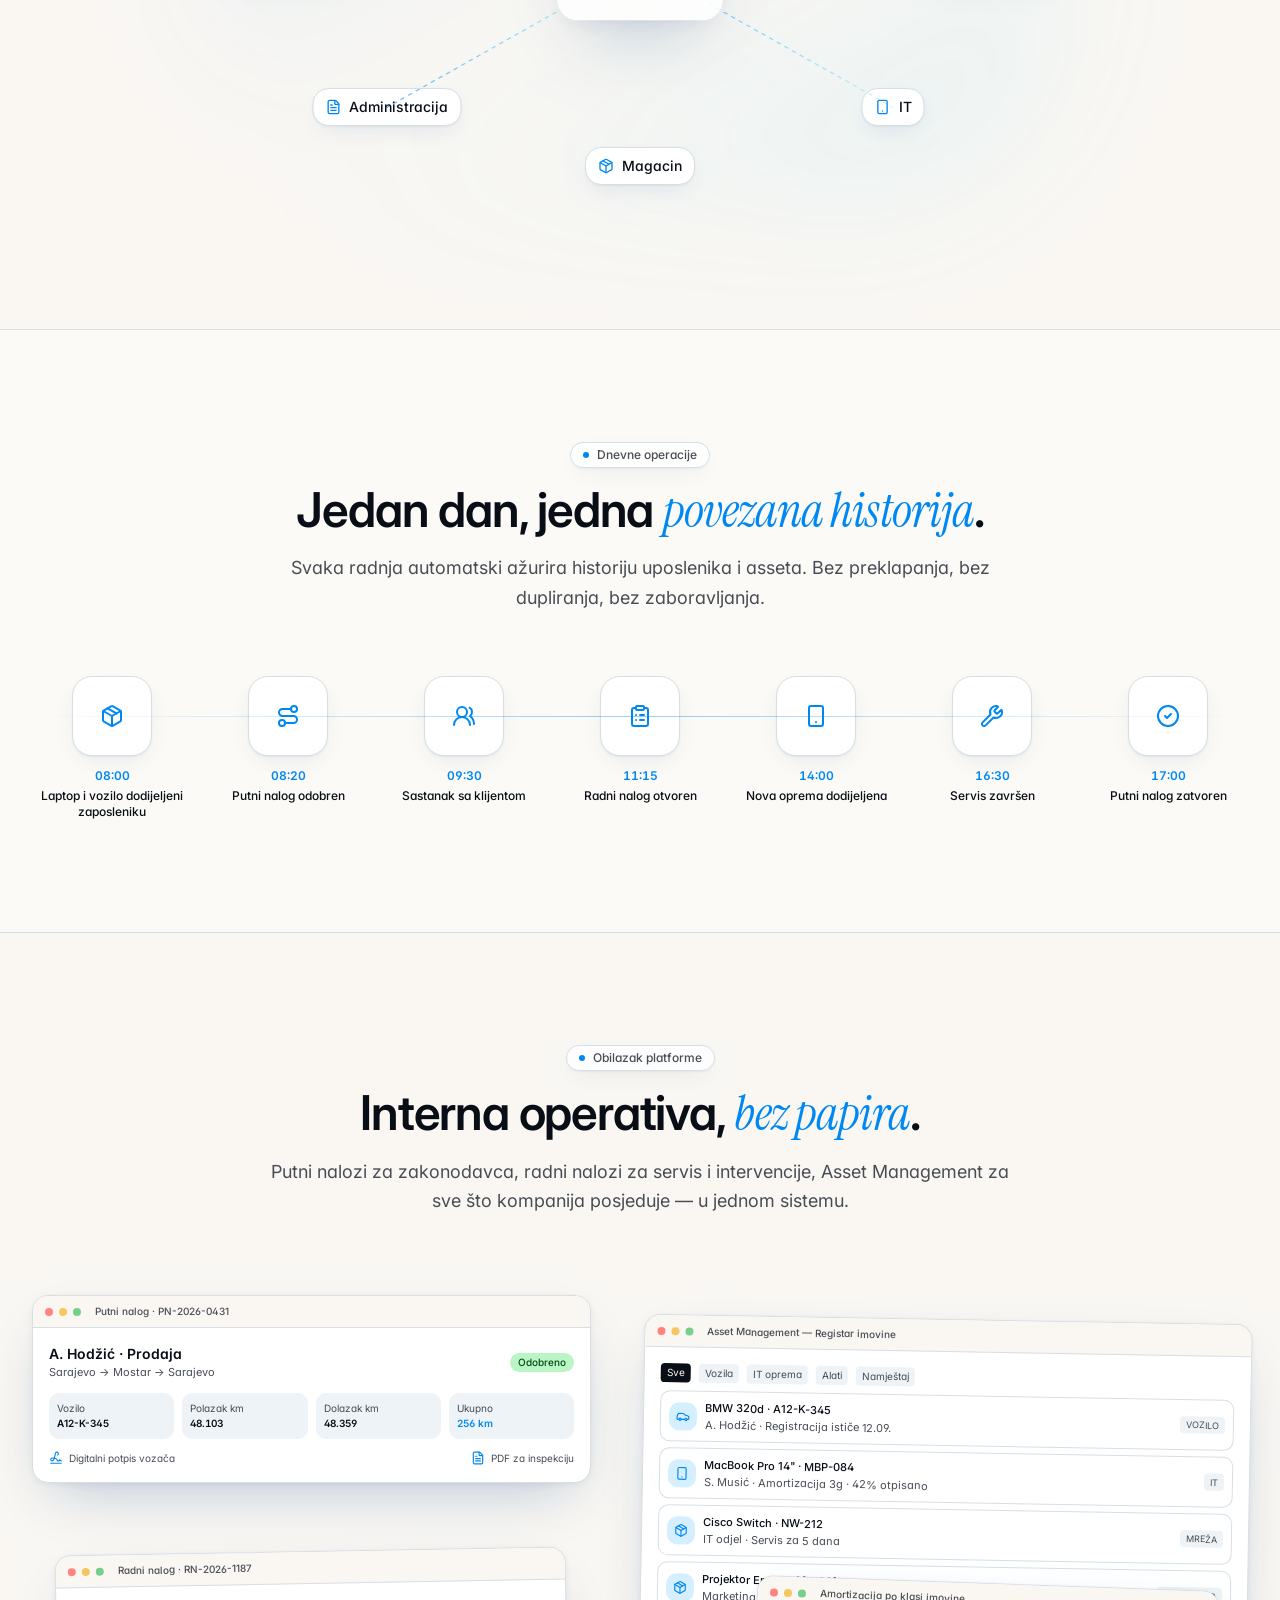
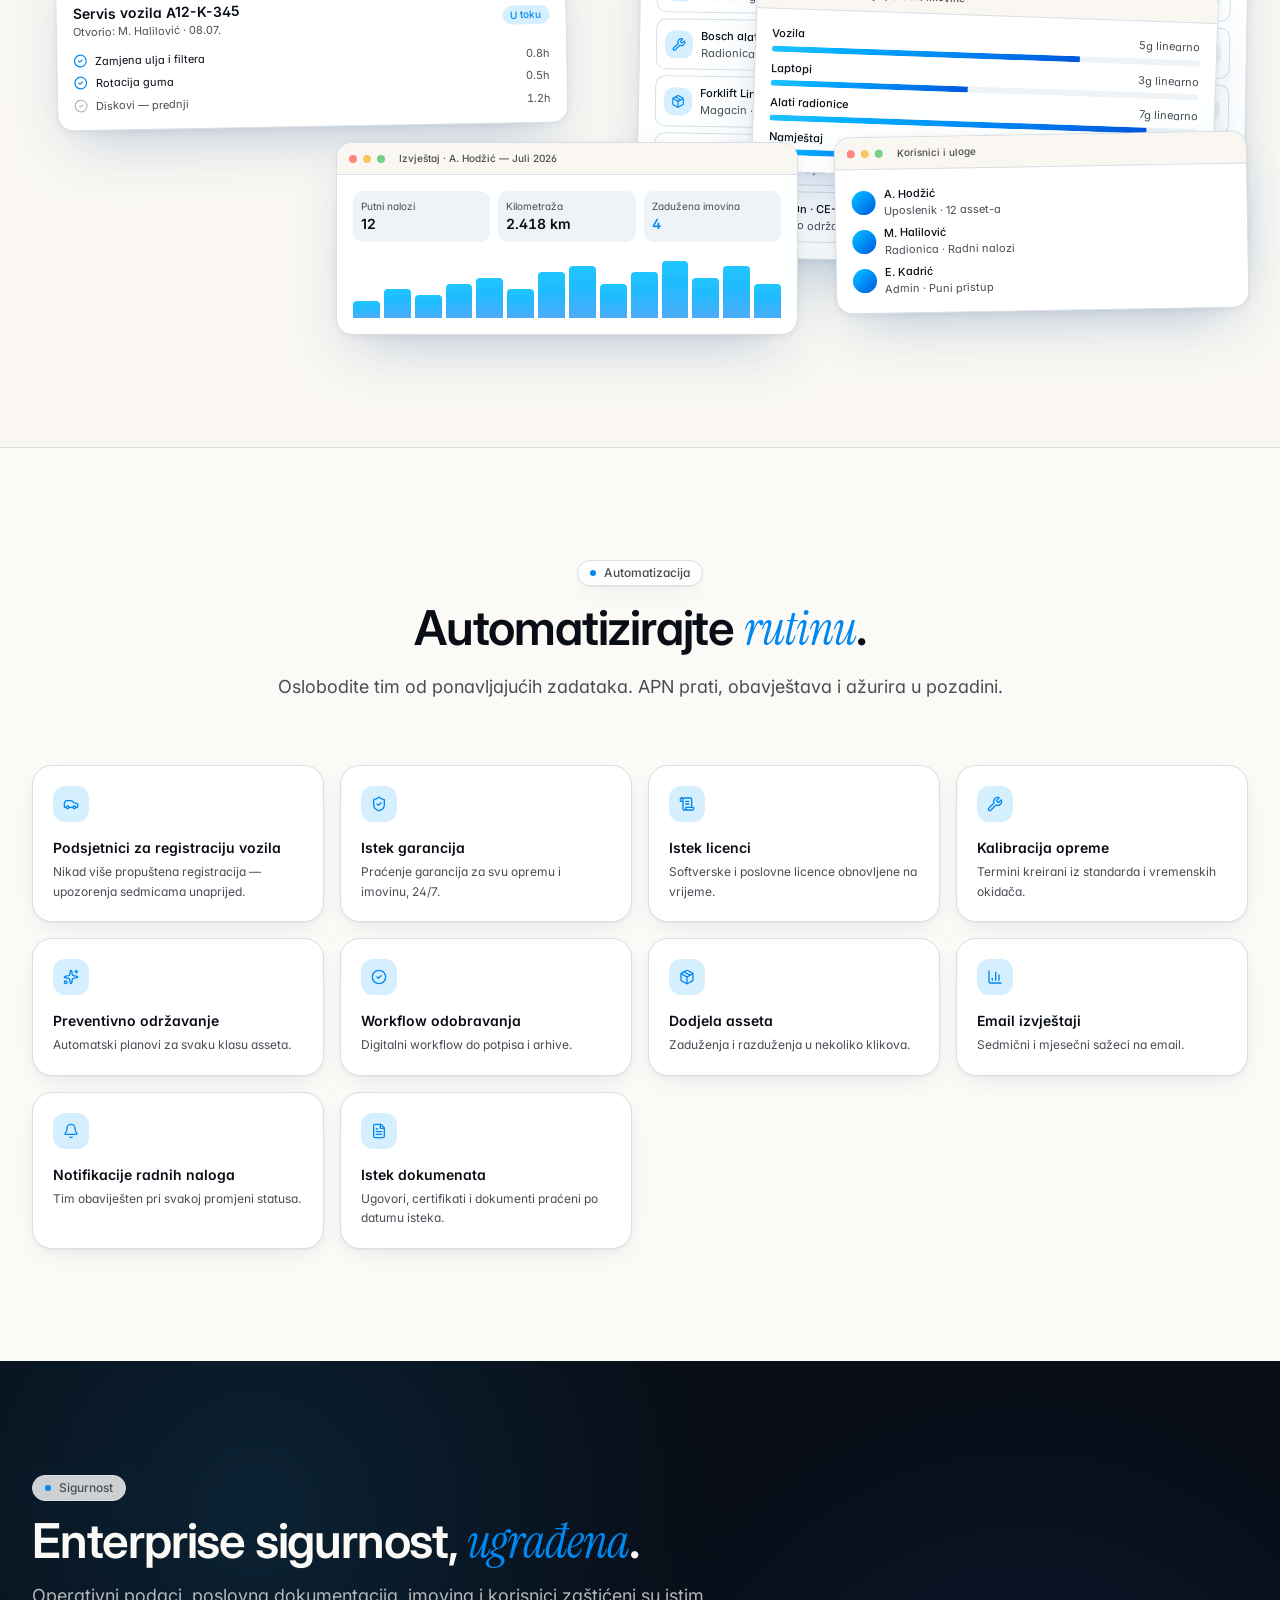
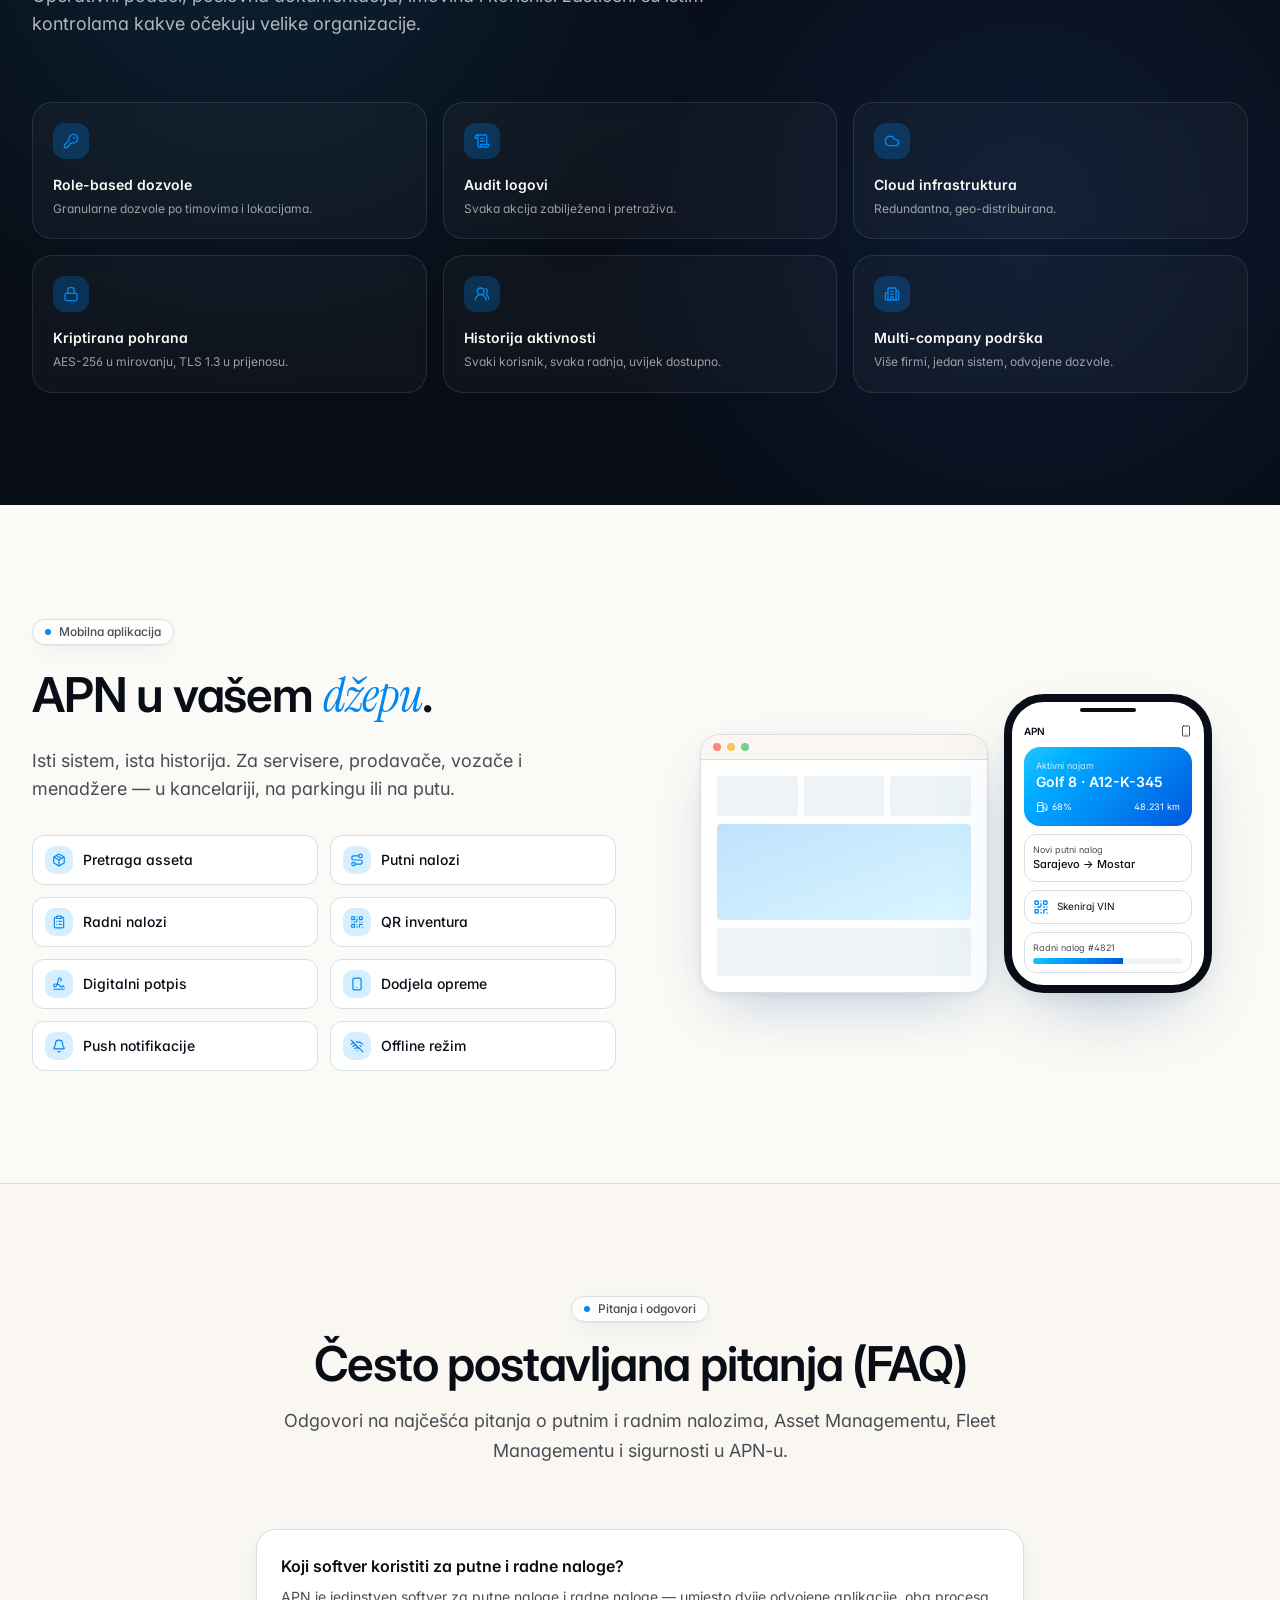
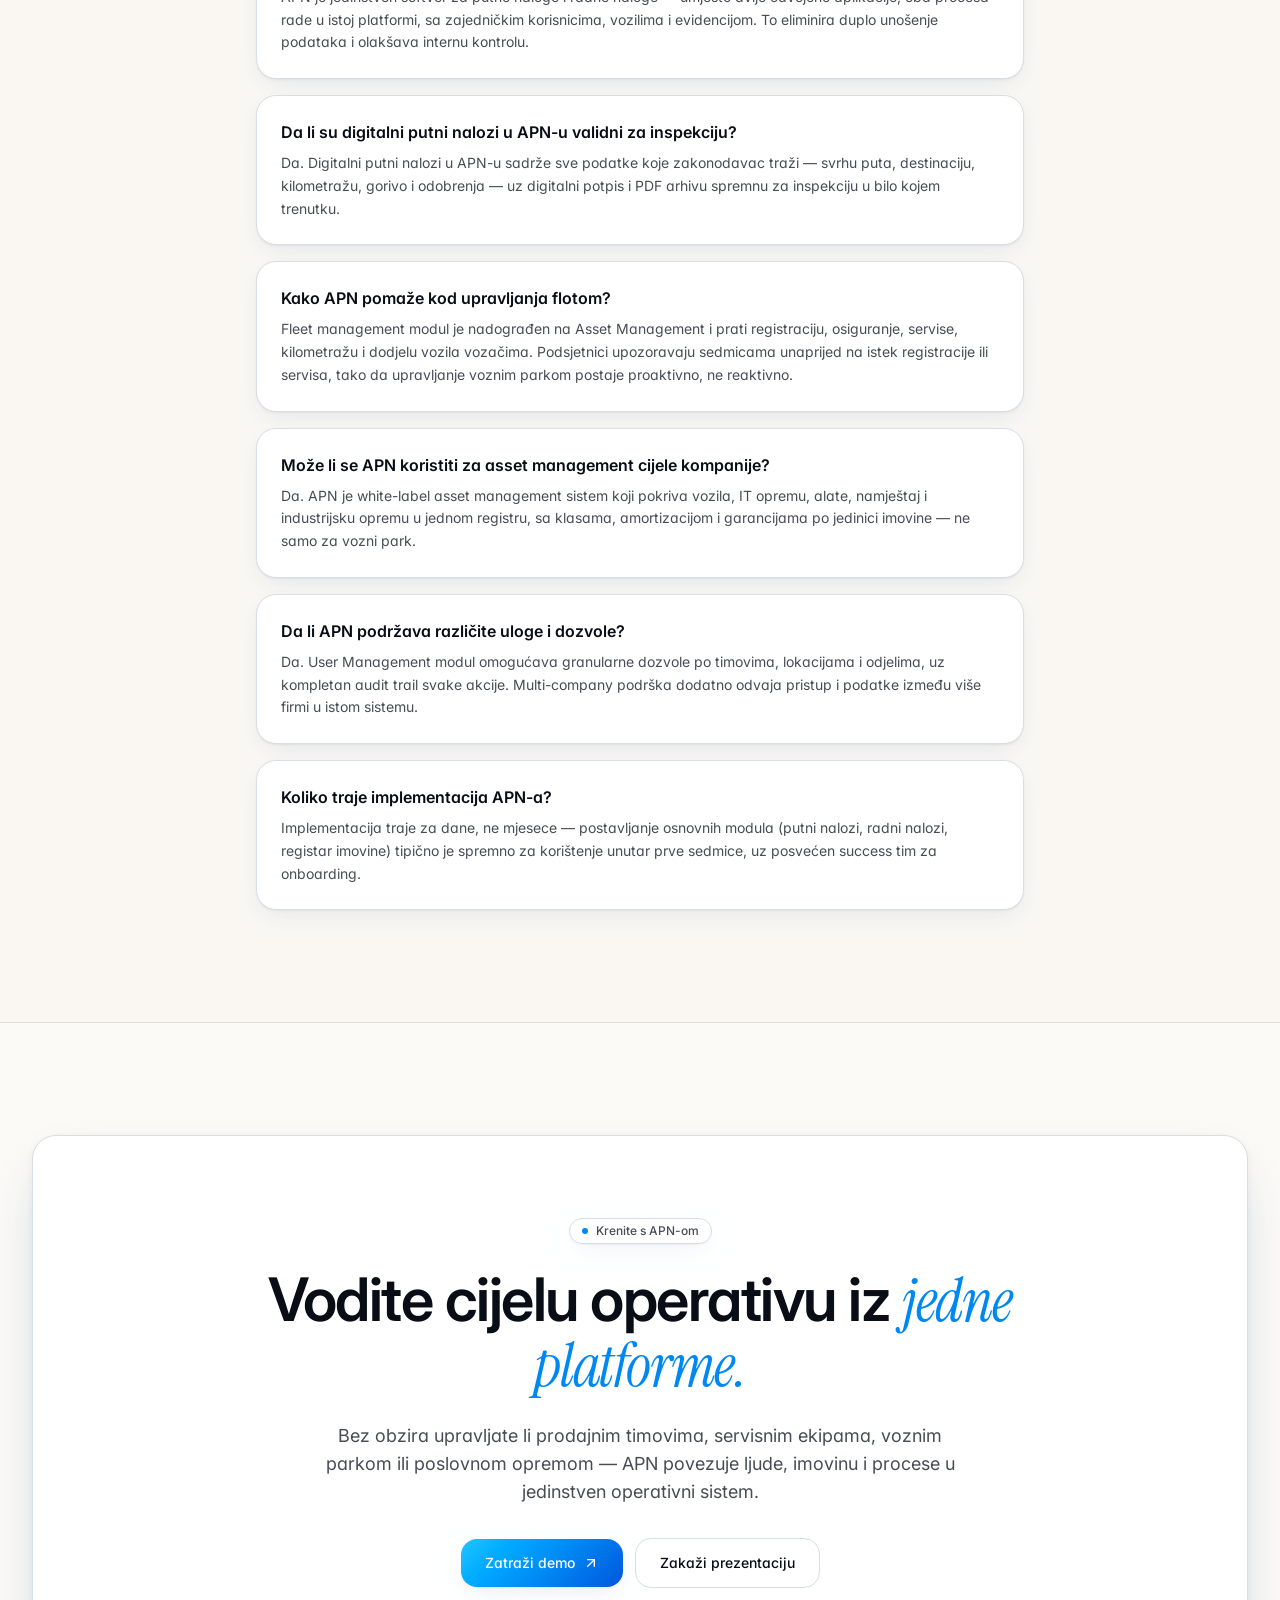
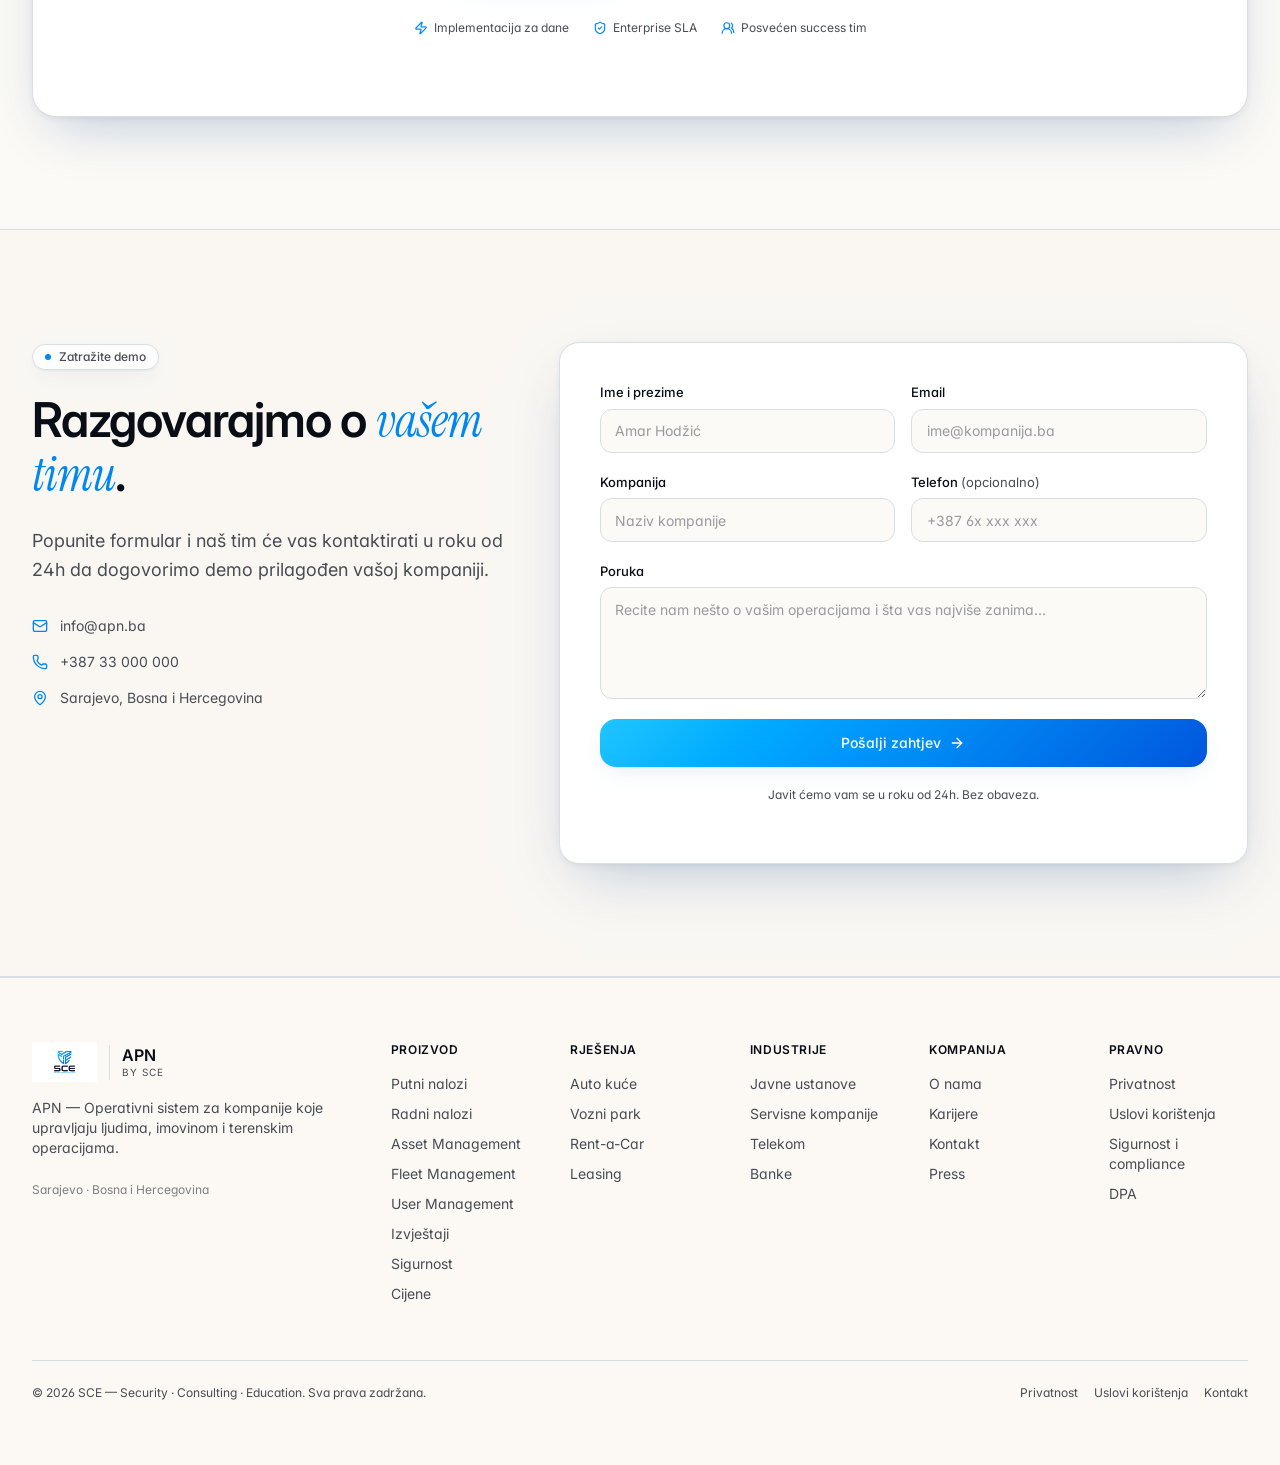
==== commit 7af92ad9: "Add SEO layer: optimized meta/H1/FAQ, module content pages, sitemap - Rewrite <title>/meta descripti" ====
--- a/index.html
+++ b/index.html
@@ -11,19 +11,19 @@
       href="https://fonts.googleapis.com/css2?family=Inter:wght@400;500;600;700;800&amp;family=Instrument+Serif:ital@0;1&amp;display=swap"
       data-precedence="default"
     />
-    <title>APN — Operativni sistem za kompanije u pokretu</title>
+    <title>APN — Putni i radni nalozi, Asset & Fleet Management</title>
     <meta
       name="description"
-      content="APN je operativna platforma za kompanije koje upravljaju ljudima, imovinom i terenskim operacijama. Putni nalozi, radni nalozi i Asset Management u jednom sistemu."
+      content="APN je platforma za putne naloge, radne naloge, Asset Management i Fleet Management — za kompanije u BiH i regiji koje upravljaju ljudima i imovinom."
     />
     <meta name="author" content="SCE" />
     <meta
       property="og:title"
-      content="APN — Operativni sistem za kompanije u pokretu"
+      content="APN — Putni i radni nalozi, Asset & Fleet Management"
     />
     <meta
       property="og:description"
-      content="Jedna platforma za putne naloge, radne naloge i Asset Management. Automotive, IT, telekom, građevina, servisne kompanije i više."
+      content="APN je platforma za putne naloge, radne naloge, Asset Management i Fleet Management — za kompanije u BiH i regiji koje upravljaju ljudima i imovinom."
     />
     <meta property="og:type" content="website" />
     <meta name="twitter:card" content="summary_large_image" />
@@ -277,16 +277,17 @@
                   class="text-5xl md:text-[3.75rem] font-semibold tracking-tight text-ink leading-[1.05]"
                   data-i18n="hero.title"
                 >
-                  Operativni sistem<br />za kompanije<br /><span
+                  Putni nalozi, radni nalozi<br />i Asset Management<br /><span
                     class="font-display italic text-primary"
-                    >u pokretu.</span
+                    >u jednom sistemu.</span
                   >
                 </h1>
                 <p class="text-lg text-ink-soft leading-relaxed max-w-xl mx-auto lg:mx-0" data-i18n="hero.subtitle">
-                  Putni nalozi, radni nalozi i Asset Management — jedna interna
-                  platforma koja povezuje uposlenike, vozila, opremu i svaki
-                  resurs kompanije. Dizajnirana za kompanije čije poslovanje
-                  svakodnevno izlazi izvan kancelarije.
+                  APN je operativna platforma za kompanije u Bosni i Hercegovini i
+                  regiji koje upravljaju ljudima, vozilima i opremom. Objedinjuje
+                  digitalne putne naloge, radne naloge, Asset Management i Fleet
+                  Management u jednu internu platformu — bez papira, bez razbacanih
+                  Excel tabela.
                 </p>
                 <div class="flex flex-wrap items-center justify-center lg:justify-start gap-3 pt-2">
                   <a
@@ -1201,7 +1202,10 @@
                   Putni nalozi
                 </h3>
                 <p class="mt-2 text-sm text-ink-soft leading-relaxed" data-i18n="modules.card1.desc">
-                  Digitalno kreiranje putnih naloga koje traži zakonodavac.
+                  Digitalno kreiranje putnih naloga koje traži zakonodavac. APN
+                  vodi kompletnu evidenciju putnih naloga kao zakonodavno
+                  usklađene digitalne putne naloge, s PDF arhivom i digitalnim
+                  potpisom.
                 </p>
                 <div class="mt-4 flex flex-wrap gap-1.5">
                   <span
@@ -1286,7 +1290,9 @@
                 </h3>
                 <p class="mt-2 text-sm text-ink-soft leading-relaxed" data-i18n="modules.card2.desc">
                   Interni radni nalozi za svaki servis, popravku ili
-                  intervenciju.
+                  intervenciju. Kao softver za radne naloge, APN prati
+                  zaduženja, dijelove i status u jednom sistemu za radne
+                  naloge, dostupnom cijelom timu.
                 </p>
                 <div class="mt-4 flex flex-wrap gap-1.5">
                   <span
@@ -1353,7 +1359,8 @@
                 </h3>
                 <p class="mt-2 text-sm text-ink-soft leading-relaxed" data-i18n="modules.card3.desc">
                   White-label registar imovine — vozila, laptopi, alati, oprema.
-                  Svaka klasa ima svoja pravila.
+                  Ovaj asset management sistem pokriva svaku klasu imovine i
+                  olakšava upravljanje imovinom u cijeloj kompaniji.
                 </p>
                 <div class="mt-4 flex flex-wrap gap-1.5">
                   <span
@@ -1440,7 +1447,8 @@
                   Specijalizovani modul za kompanije koje koriste službena
                   vozila — nadograđen na Asset Management: registracija,
                   servisi, osiguranje, kilometraža i istorija iz jednog
-                  registra.
+                  registra. Kao fleet management sistem, pokriva potpuno
+                  upravljanje voznim parkom na jednom mjestu.
                 </p>
                 <div class="mt-4 flex flex-wrap gap-1.5">
                   <span
@@ -1506,7 +1514,8 @@
                 </h3>
                 <p class="mt-2 text-sm text-ink-soft leading-relaxed" data-i18n="modules.card5.desc">
                   Uposlenici, uloge i pristupi. Svaki korisnik vidi tačno ono
-                  što treba.
+                  što treba — upravljanje korisnicima i ulogama uz granularne
+                  dozvole i potpune audit logove.
                 </p>
                 <div class="mt-4 flex flex-wrap gap-1.5">
                   <span
@@ -1568,7 +1577,8 @@
                 </h3>
                 <p class="mt-2 text-sm text-ink-soft leading-relaxed" data-i18n="modules.card6.desc">
                   Precizni izvještaji po uposleniku i po svakoj jedinici
-                  imovine.
+                  imovine — analitika troškova i iskorištenosti spremna za
+                  export u par klikova.
                 </p>
                 <div class="mt-4 flex flex-wrap gap-1.5">
                   <span
@@ -4203,6 +4213,113 @@
             </div>
           </div>
         </section>
+        <section id="faq" class="py-28 bg-surface/50 border-y border-border">
+          <div class="mx-auto w-full max-w-7xl px-6 lg:px-8">
+            <div
+              class="flex flex-col items-center text-center gap-4 max-w-3xl mx-auto"
+            >
+              <div
+                class="inline-flex items-center gap-2 rounded-full border border-border bg-surface-elevated/80 px-3 py-1 text-xs font-medium text-ink-soft shadow-soft"
+              >
+                <span class="h-1.5 w-1.5 rounded-full bg-primary"></span
+                ><span data-i18n="faq.badge">Pitanja i odgovori</span>
+              </div>
+              <h2
+                class="text-4xl md:text-5xl font-semibold tracking-tight text-ink leading-[1.1]"
+                data-i18n="faq.title"
+              >
+                Često postavljana pitanja (FAQ)
+              </h2>
+              <p class="text-lg text-ink-soft leading-relaxed" data-i18n="faq.subtitle">
+                Odgovori na najčešća pitanja o putnim i radnim nalozima, Asset
+                Managementu, Fleet Managementu i sigurnosti u APN-u.
+              </p>
+            </div>
+            <div class="mt-16 max-w-3xl mx-auto space-y-4">
+              <div
+                class="rounded-2xl border border-border bg-surface-elevated p-6 shadow-soft"
+              >
+                <h3 class="text-base font-semibold text-ink" data-i18n="faq.q1.question">
+                  Koji softver koristiti za putne i radne naloge?
+                </h3>
+                <p class="mt-2 text-sm text-ink-soft leading-relaxed" data-i18n="faq.q1.answer">
+                  APN je jedinstven softver za putne naloge i radne naloge —
+                  umjesto dvije odvojene aplikacije, oba procesa rade u istoj
+                  platformi, sa zajedničkim korisnicima, vozilima i evidencijom.
+                  To eliminira duplo unošenje podataka i olakšava internu
+                  kontrolu.
+                </p>
+              </div>
+              <div
+                class="rounded-2xl border border-border bg-surface-elevated p-6 shadow-soft"
+              >
+                <h3 class="text-base font-semibold text-ink" data-i18n="faq.q2.question">
+                  Da li su digitalni putni nalozi u APN-u validni za inspekciju?
+                </h3>
+                <p class="mt-2 text-sm text-ink-soft leading-relaxed" data-i18n="faq.q2.answer">
+                  Da. Digitalni putni nalozi u APN-u sadrže sve podatke koje
+                  zakonodavac traži — svrhu puta, destinaciju, kilometražu,
+                  gorivo i odobrenja — uz digitalni potpis i PDF arhivu spremnu
+                  za inspekciju u bilo kojem trenutku.
+                </p>
+              </div>
+              <div
+                class="rounded-2xl border border-border bg-surface-elevated p-6 shadow-soft"
+              >
+                <h3 class="text-base font-semibold text-ink" data-i18n="faq.q3.question">
+                  Kako APN pomaže kod upravljanja flotom?
+                </h3>
+                <p class="mt-2 text-sm text-ink-soft leading-relaxed" data-i18n="faq.q3.answer">
+                  Fleet management modul je nadograđen na Asset Management i
+                  prati registraciju, osiguranje, servise, kilometražu i
+                  dodjelu vozila vozačima. Podsjetnici upozoravaju sedmicama
+                  unaprijed na istek registracije ili servisa, tako da
+                  upravljanje voznim parkom postaje proaktivno, ne reaktivno.
+                </p>
+              </div>
+              <div
+                class="rounded-2xl border border-border bg-surface-elevated p-6 shadow-soft"
+              >
+                <h3 class="text-base font-semibold text-ink" data-i18n="faq.q4.question">
+                  Može li se APN koristiti za asset management cijele
+                  kompanije?
+                </h3>
+                <p class="mt-2 text-sm text-ink-soft leading-relaxed" data-i18n="faq.q4.answer">
+                  Da. APN je white-label asset management sistem koji pokriva
+                  vozila, IT opremu, alate, namještaj i industrijsku opremu u
+                  jednom registru, sa klasama, amortizacijom i garancijama po
+                  jedinici imovine — ne samo za vozni park.
+                </p>
+              </div>
+              <div
+                class="rounded-2xl border border-border bg-surface-elevated p-6 shadow-soft"
+              >
+                <h3 class="text-base font-semibold text-ink" data-i18n="faq.q5.question">
+                  Da li APN podržava različite uloge i dozvole?
+                </h3>
+                <p class="mt-2 text-sm text-ink-soft leading-relaxed" data-i18n="faq.q5.answer">
+                  Da. User Management modul omogućava granularne dozvole po
+                  timovima, lokacijama i odjelima, uz kompletan audit trail
+                  svake akcije. Multi-company podrška dodatno odvaja pristup i
+                  podatke između više firmi u istom sistemu.
+                </p>
+              </div>
+              <div
+                class="rounded-2xl border border-border bg-surface-elevated p-6 shadow-soft"
+              >
+                <h3 class="text-base font-semibold text-ink" data-i18n="faq.q6.question">
+                  Koliko traje implementacija APN-a?
+                </h3>
+                <p class="mt-2 text-sm text-ink-soft leading-relaxed" data-i18n="faq.q6.answer">
+                  Implementacija traje za dane, ne mjesece — postavljanje
+                  osnovnih modula (putni nalozi, radni nalozi, registar
+                  imovine) tipično je spremno za korištenje unutar prve
+                  sedmice, uz posvećen success tim za onboarding.
+                </p>
+              </div>
+            </div>
+          </div>
+        </section>
         <section id="cta" class="py-28">
           <div class="mx-auto w-full max-w-7xl px-6 lg:px-8">
             <div
@@ -4580,16 +4697,28 @@
               </div>
               <ul class="mt-4 space-y-2.5 text-sm text-ink-soft">
                 <li>
-                  <a class="hover:text-ink transition" href="#" data-i18n="footer.link_pregled">Pregled</a>
+                  <a class="hover:text-ink transition" href="putni-nalozi/" data-i18n="footer.link_putni_nalozi">Putni nalozi</a>
                 </li>
                 <li>
-                  <a class="hover:text-ink transition" href="#" data-i18n="nav.moduli">Moduli</a>
+                  <a class="hover:text-ink transition" href="radni-nalozi/" data-i18n="footer.link_radni_nalozi">Radni nalozi</a>
                 </li>
                 <li>
-                  <a class="hover:text-ink transition" href="#" data-i18n="footer.link_integracije">Integracije</a>
+                  <a class="hover:text-ink transition" href="asset-management/" data-i18n="footer.link_asset_management">Asset Management</a>
                 </li>
                 <li>
-                  <a class="hover:text-ink transition" href="#" data-i18n="footer.link_novosti">Novosti</a>
+                  <a class="hover:text-ink transition" href="fleet-management/" data-i18n="footer.link_fleet_management">Fleet Management</a>
+                </li>
+                <li>
+                  <a class="hover:text-ink transition" href="user-management/" data-i18n="footer.link_user_management">User Management</a>
+                </li>
+                <li>
+                  <a class="hover:text-ink transition" href="izvjestaji/" data-i18n="footer.link_izvjestaji">Izvještaji</a>
+                </li>
+                <li>
+                  <a class="hover:text-ink transition" href="sigurnost/" data-i18n="nav.sigurnost">Sigurnost</a>
+                </li>
+                <li>
+                  <a class="hover:text-ink transition" href="#cta" data-i18n="footer.link_cijene">Cijene</a>
                 </li>
               </ul>
             </div>
@@ -4624,16 +4753,16 @@
               </div>
               <ul class="mt-4 space-y-2.5 text-sm text-ink-soft">
                 <li>
-                  <a class="hover:text-ink transition" href="#" data-i18n="footer.link_automotive">Automotive</a>
+                  <a class="hover:text-ink transition" href="#" data-i18n="industries.public_institutions">Javne ustanove</a>
                 </li>
                 <li>
-                  <a class="hover:text-ink transition" href="#" data-i18n="footer.link_mobilnost">Mobilnost</a>
+                  <a class="hover:text-ink transition" href="#" data-i18n="industries.service_companies">Servisne kompanije</a>
                 </li>
                 <li>
-                  <a class="hover:text-ink transition" href="#" data-i18n="footer.link_servis">Servis</a>
+                  <a class="hover:text-ink transition" href="#" data-i18n="industries.telecom">Telekom</a>
                 </li>
                 <li>
-                  <a class="hover:text-ink transition" href="#" data-i18n="footer.link_enterprise">Enterprise</a>
+                  <a class="hover:text-ink transition" href="#" data-i18n="industries.banks">Banke</a>
                 </li>
               </ul>
             </div>
@@ -4669,10 +4798,10 @@
                   <a class="hover:text-ink transition" href="#" data-i18n="footer.link_privatnost">Privatnost</a>
                 </li>
                 <li>
-                  <a class="hover:text-ink transition" href="#" data-i18n="footer.link_uvjeti">Uvjeti</a>
+                  <a class="hover:text-ink transition" href="#" data-i18n="footer.link_uvjeti">Uslovi korištenja</a>
                 </li>
                 <li>
-                  <a class="hover:text-ink transition" href="#" data-i18n="nav.sigurnost">Sigurnost</a>
+                  <a class="hover:text-ink transition" href="sigurnost/" data-i18n="footer.link_sigurnost_compliance">Sigurnost i compliance</a>
                 </li>
                 <li><a class="hover:text-ink transition" href="#" data-i18n="footer.link_dpa">DPA</a></li>
               </ul>
@@ -4690,7 +4819,7 @@
             </div>
             <div class="flex items-center gap-4">
               <a href="#" class="hover:text-ink" data-i18n="footer.link_privatnost">Privatnost</a
-              ><a href="#" class="hover:text-ink" data-i18n="footer.link_uvjeti">Uvjeti</a
+              ><a href="#" class="hover:text-ink" data-i18n="footer.link_uvjeti">Uslovi korištenja</a
               ><a href="#kontakt" class="hover:text-ink" data-i18n="nav.kontakt">Kontakt</a>
             </div>
           </div>
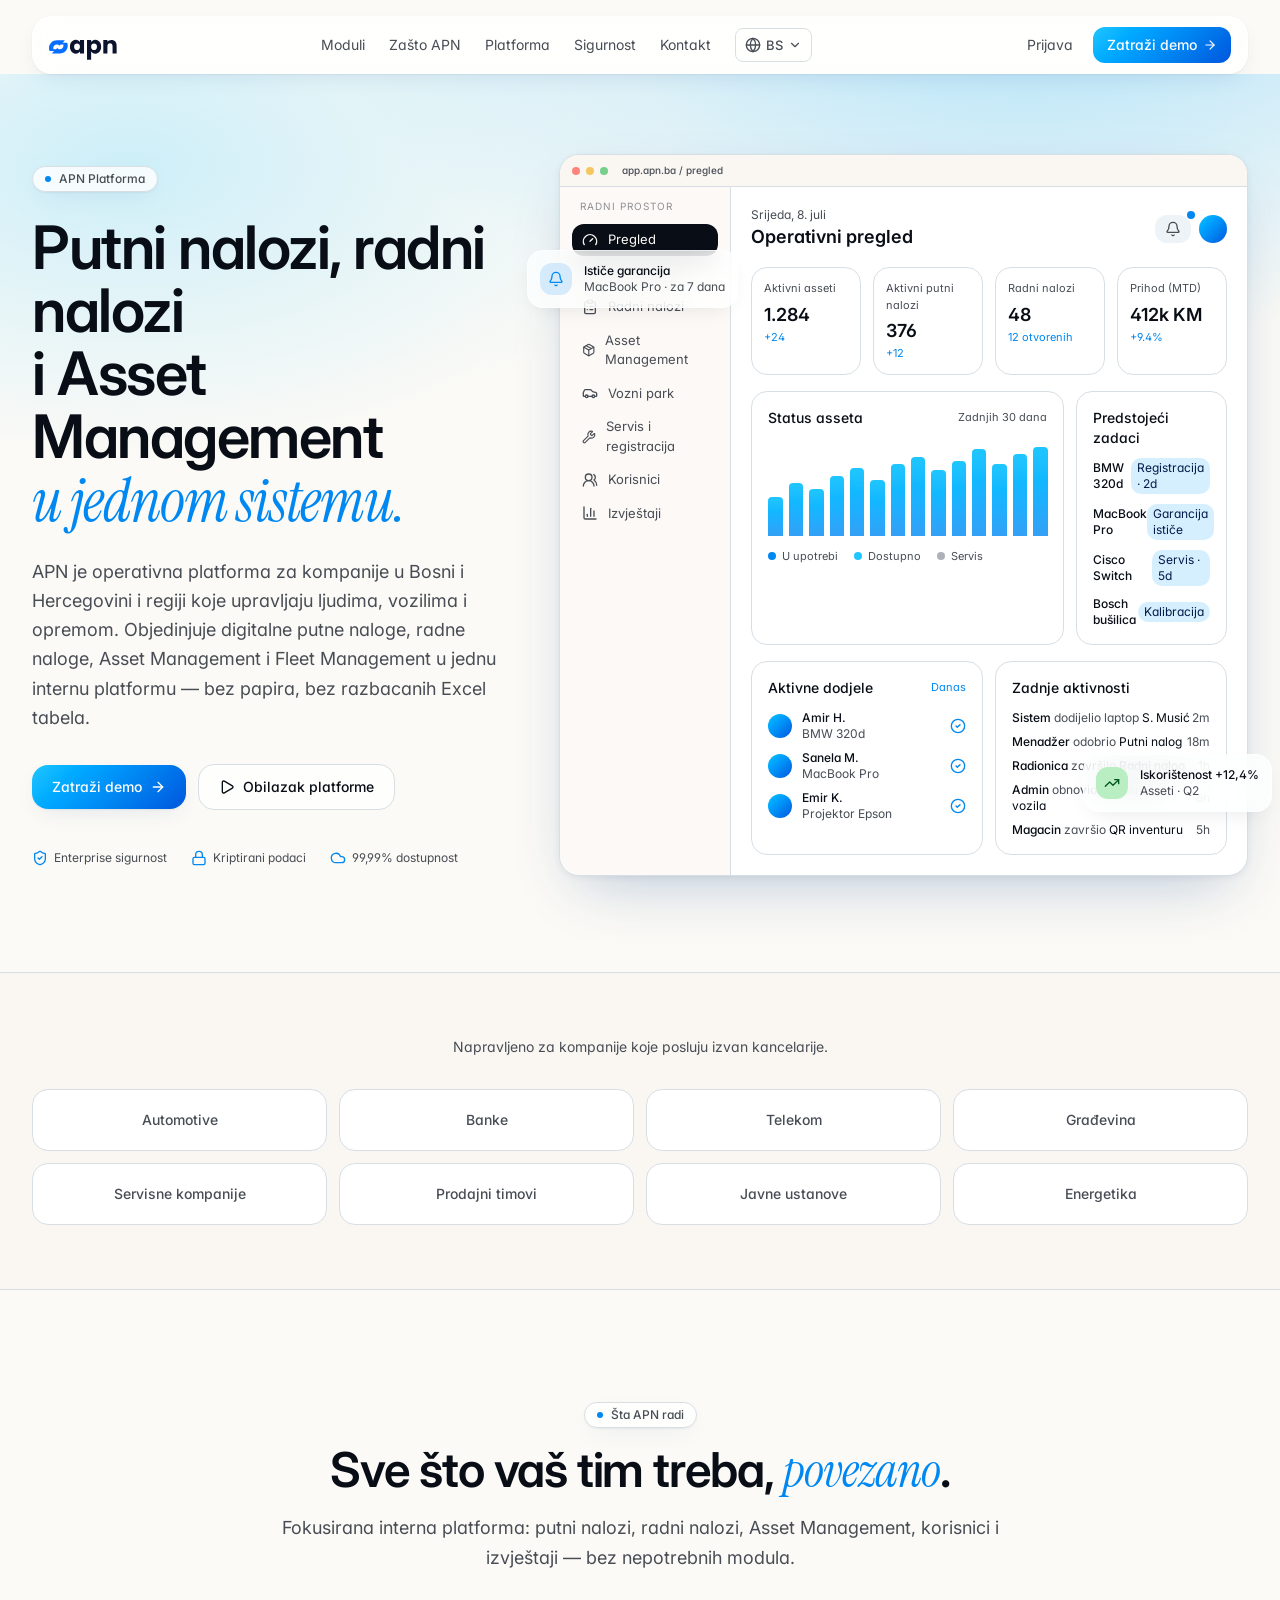
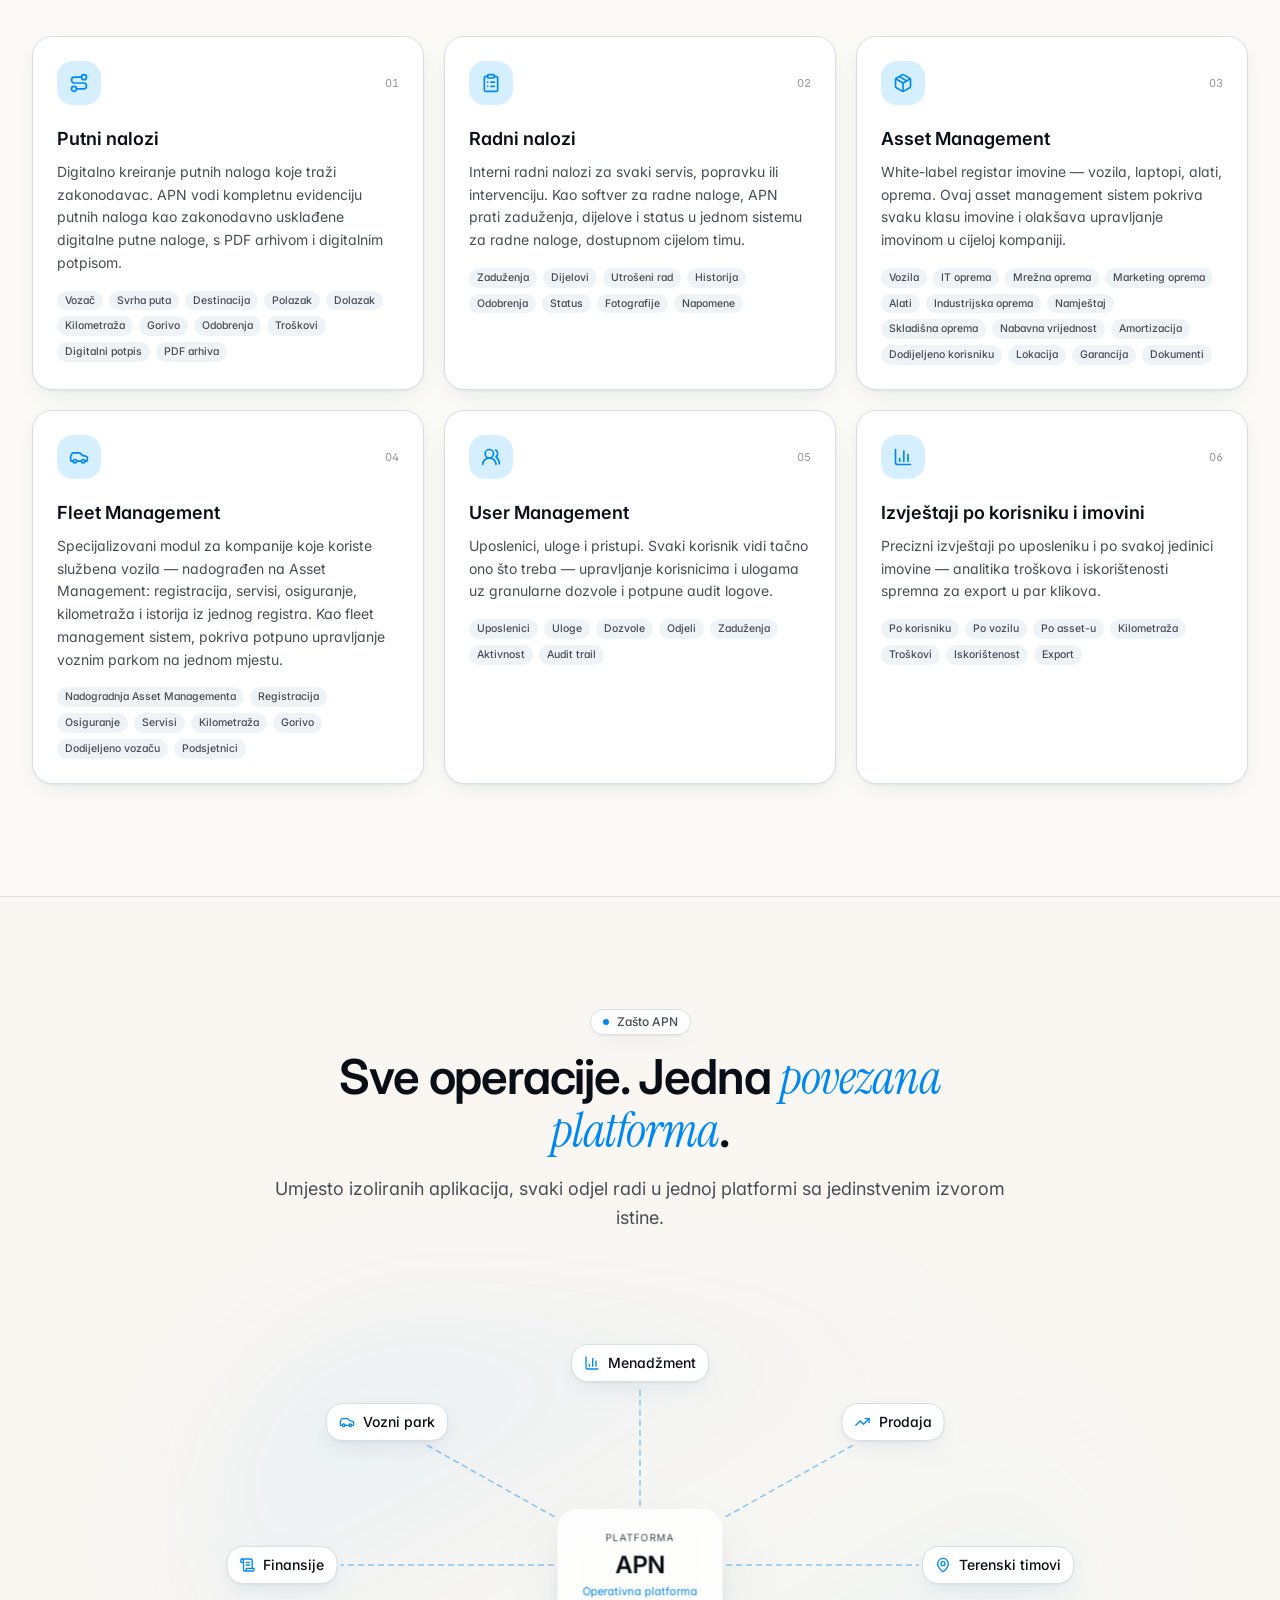
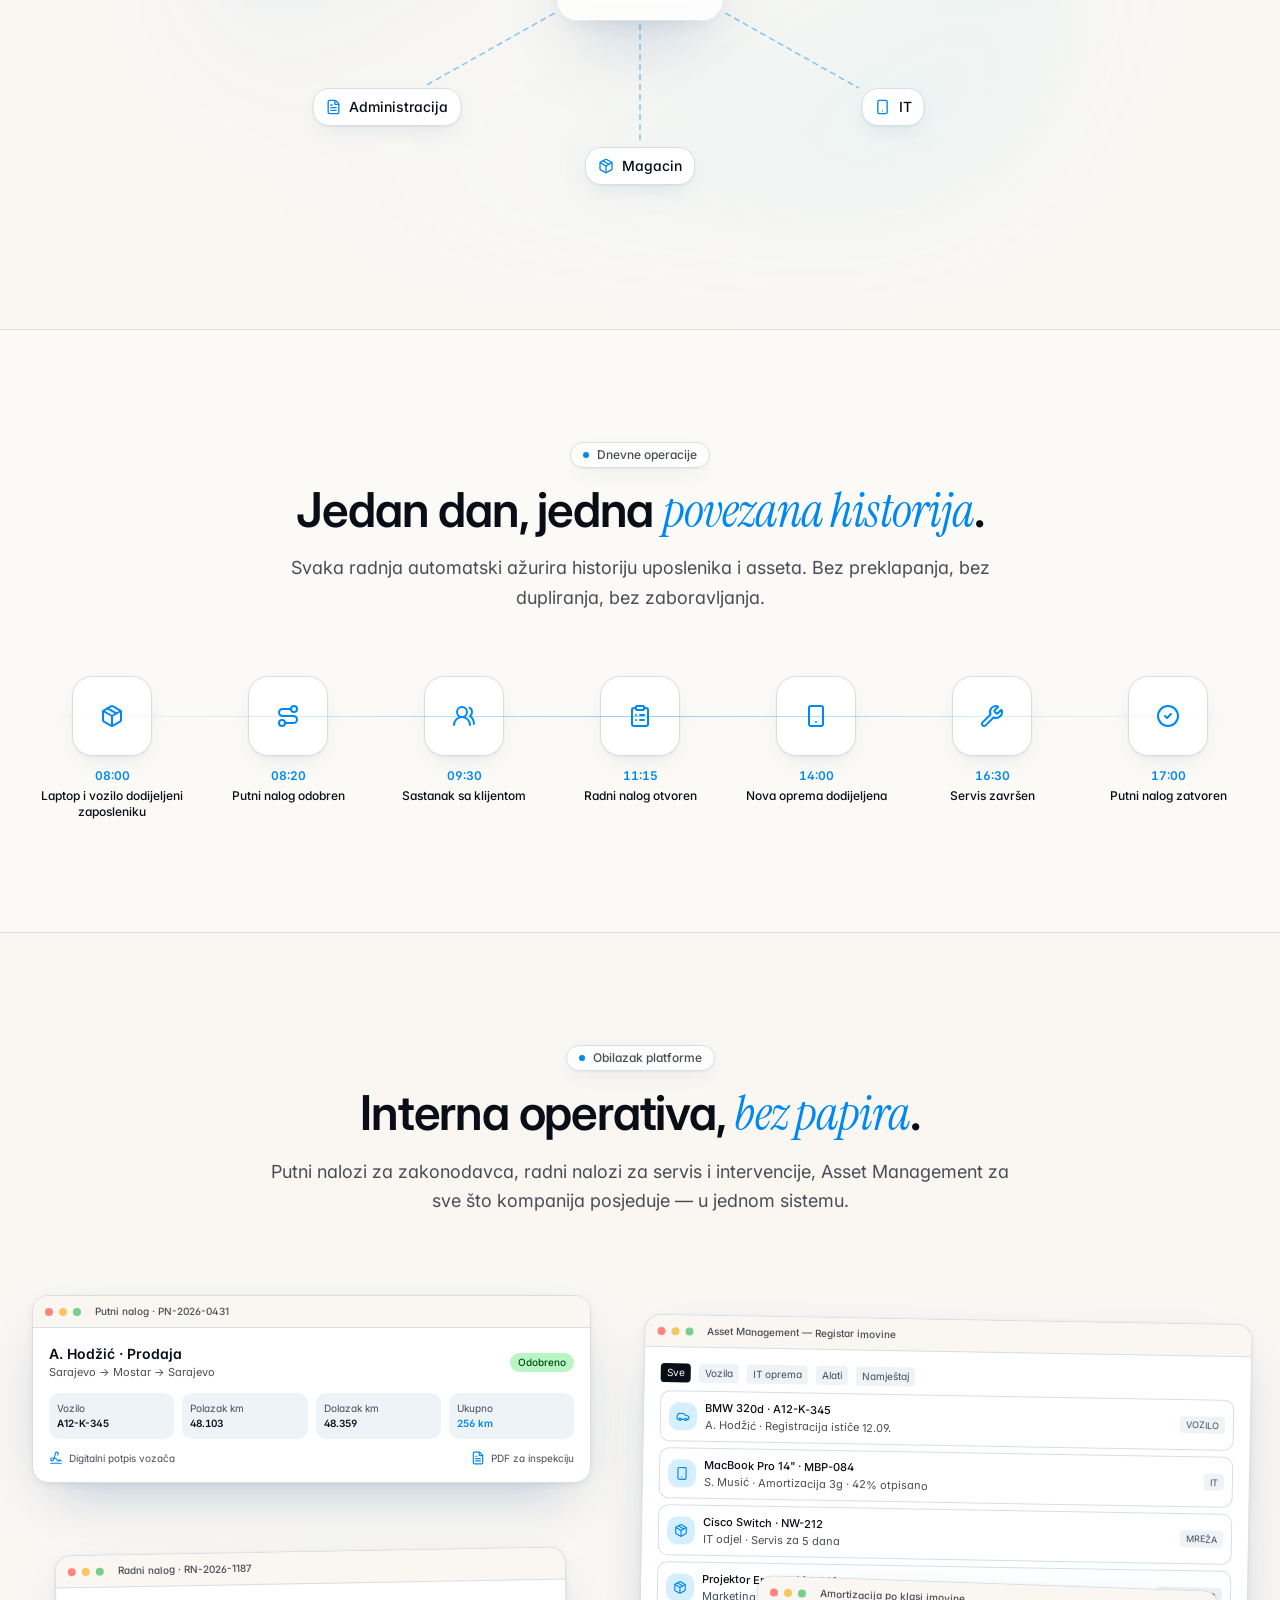
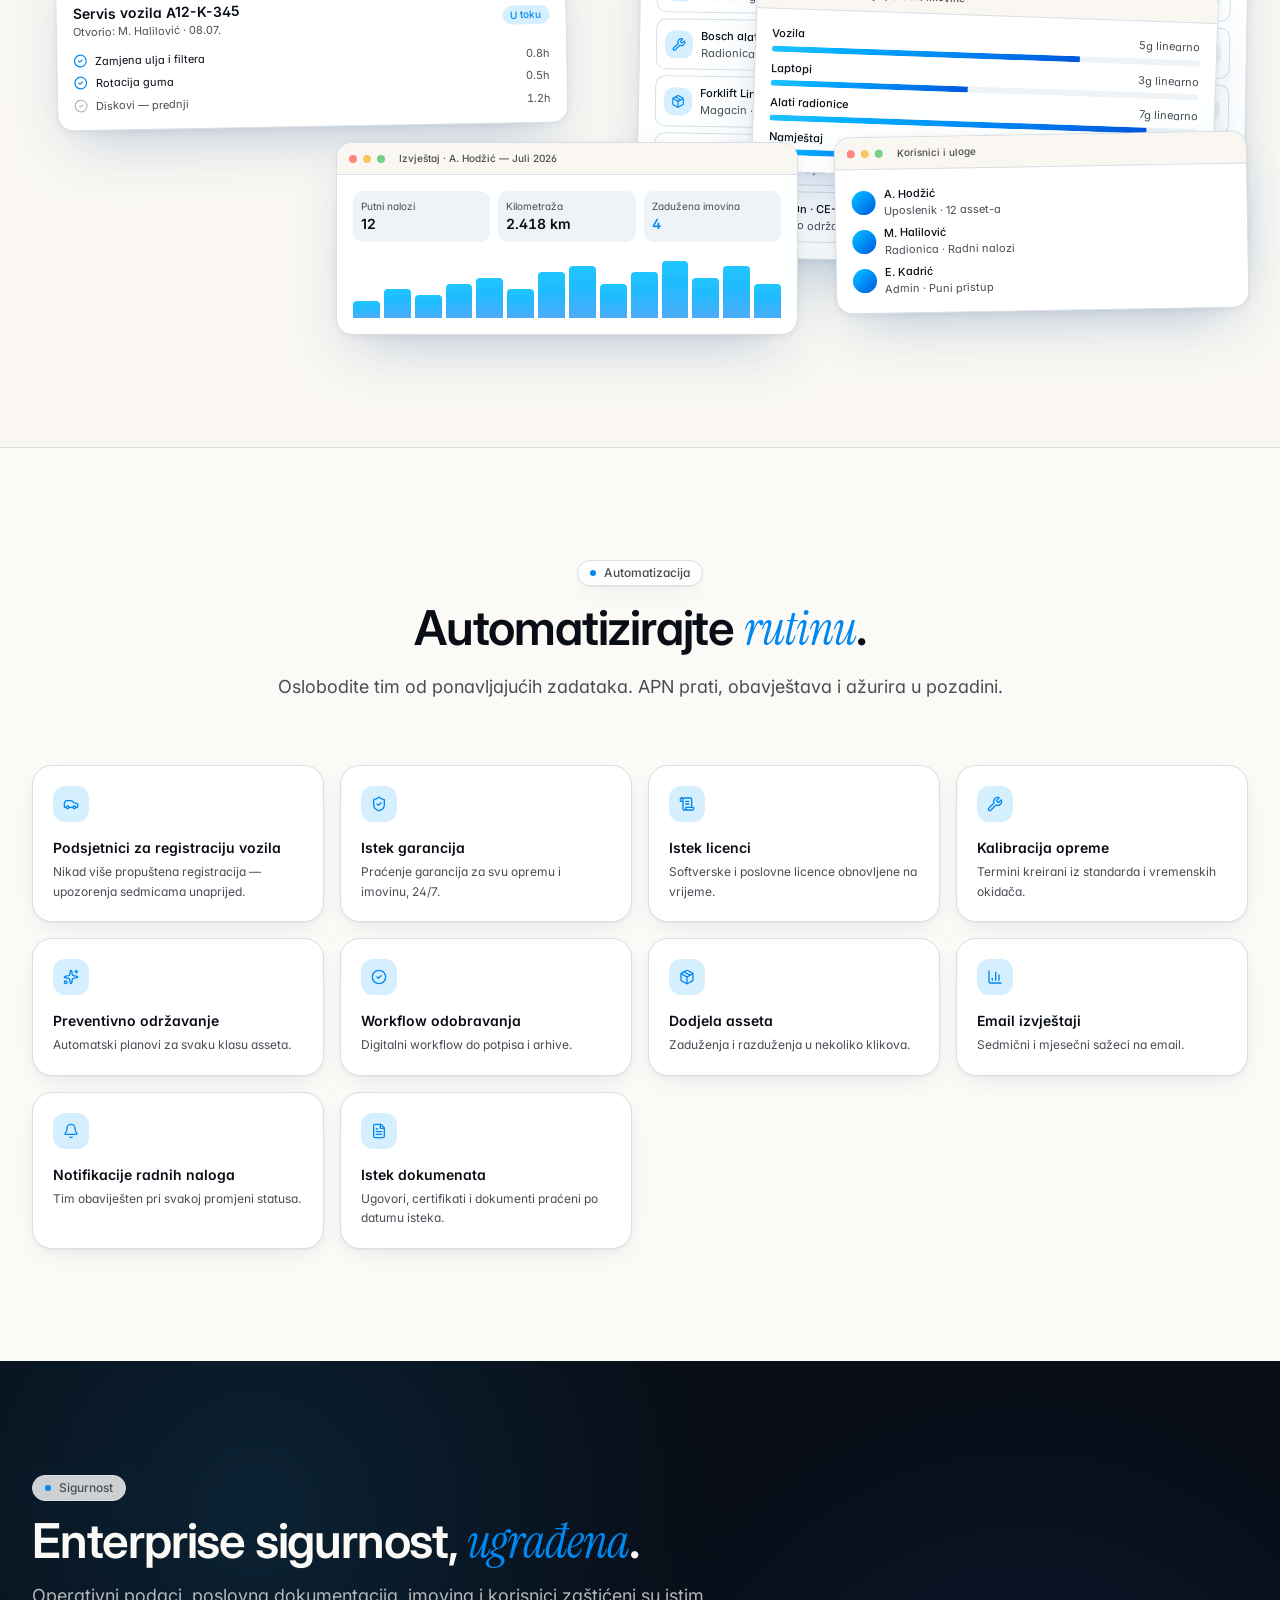
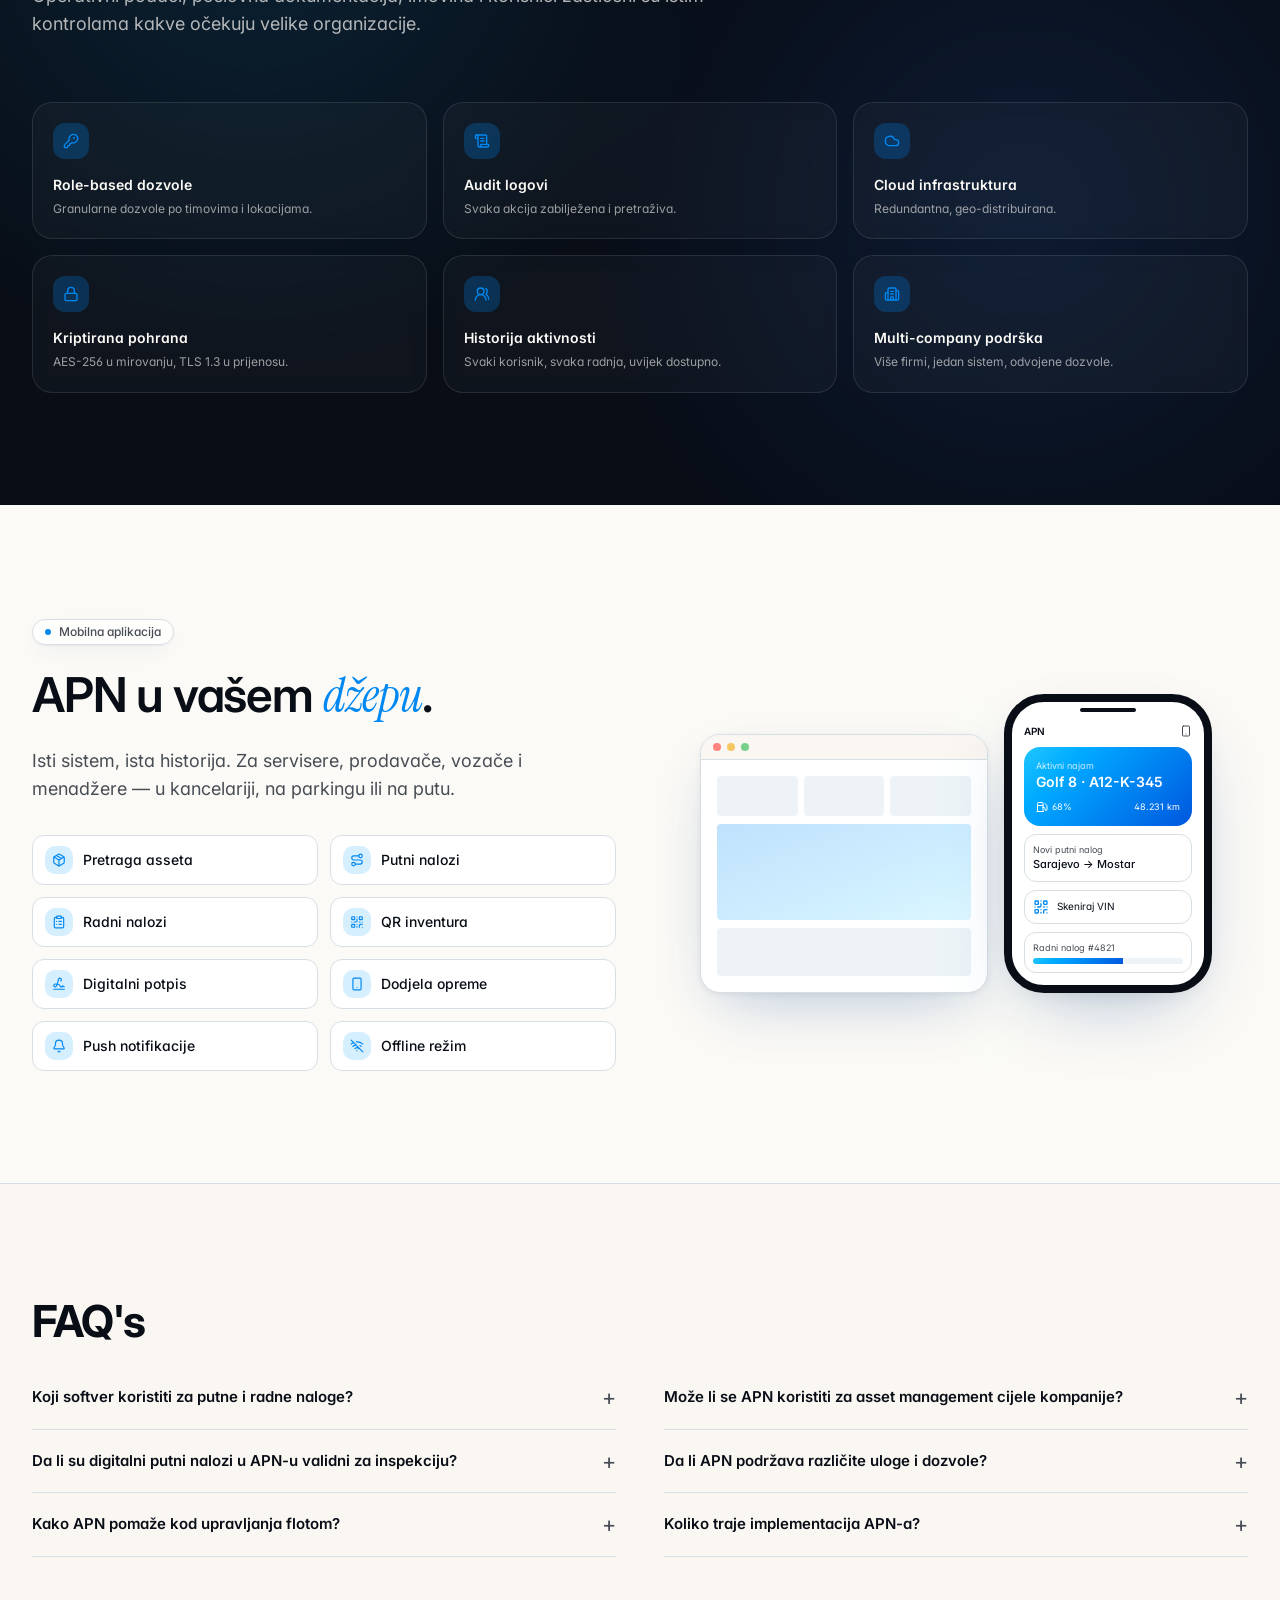
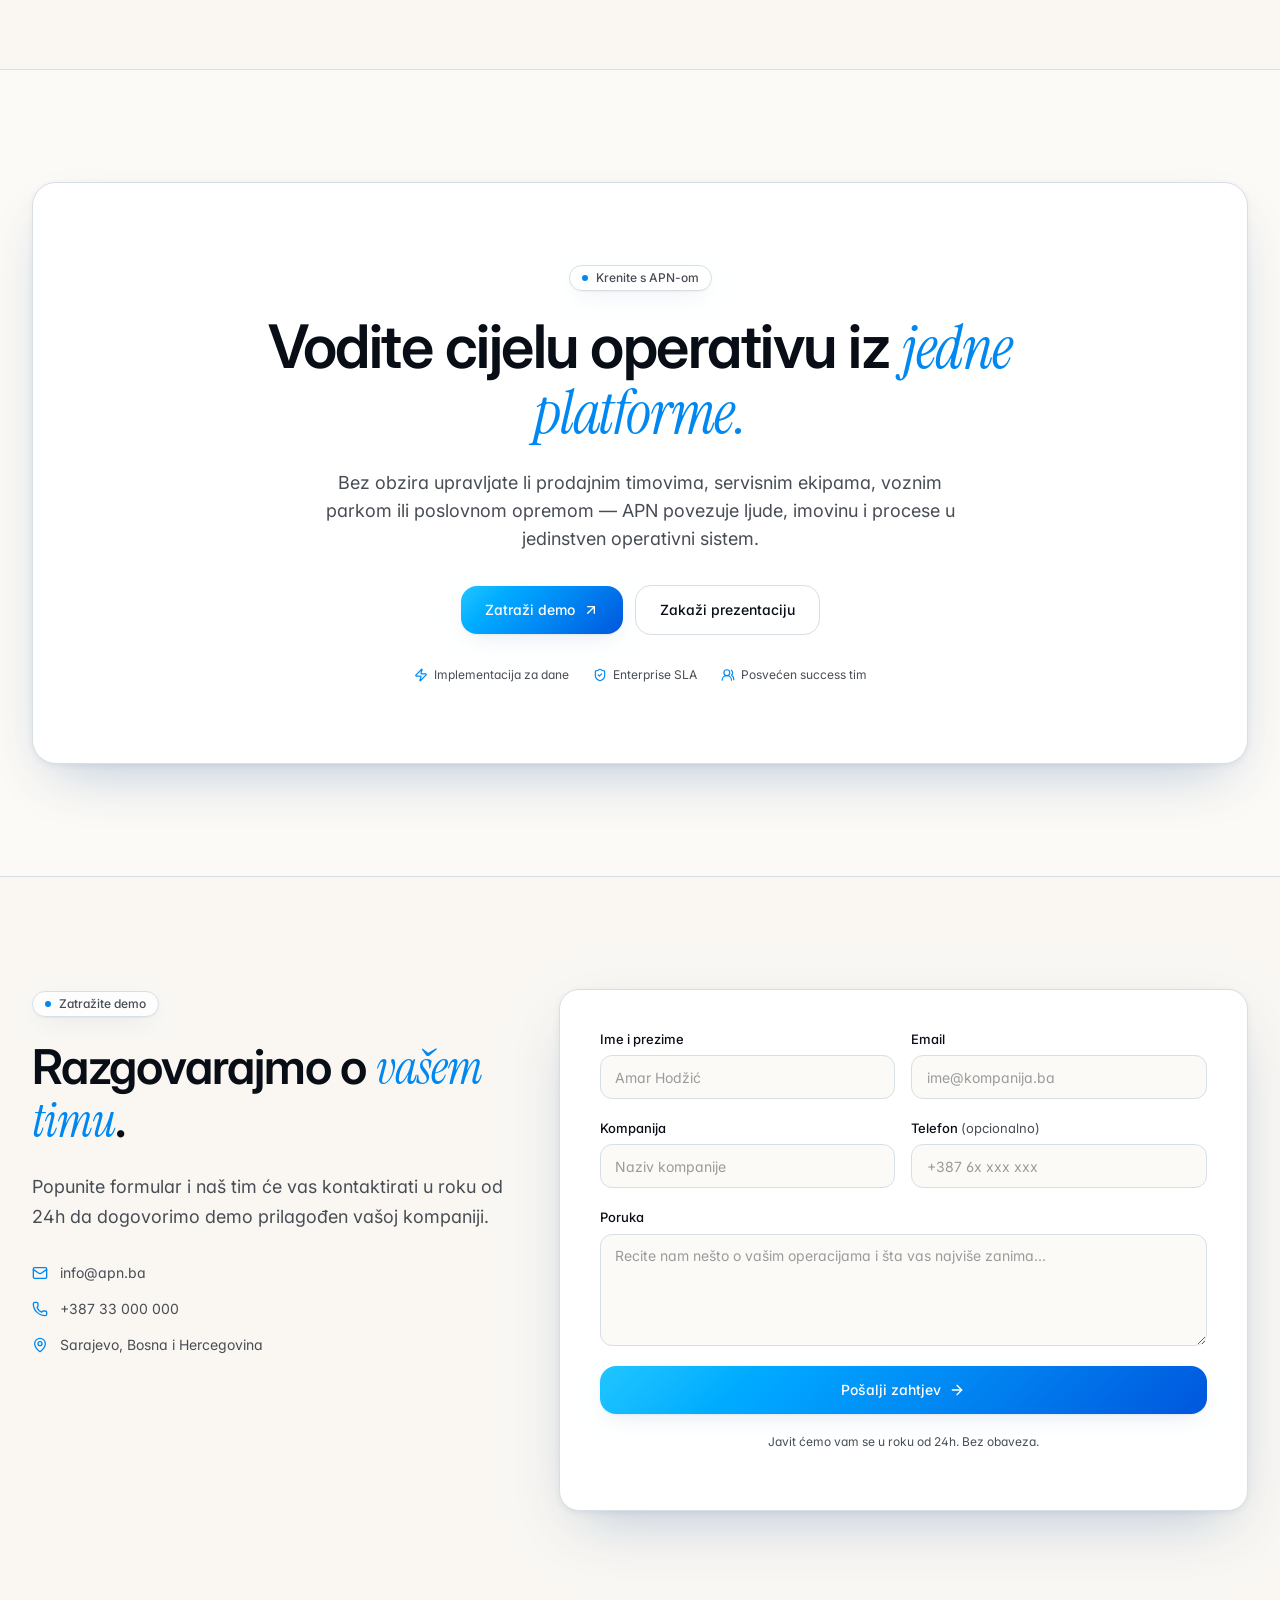
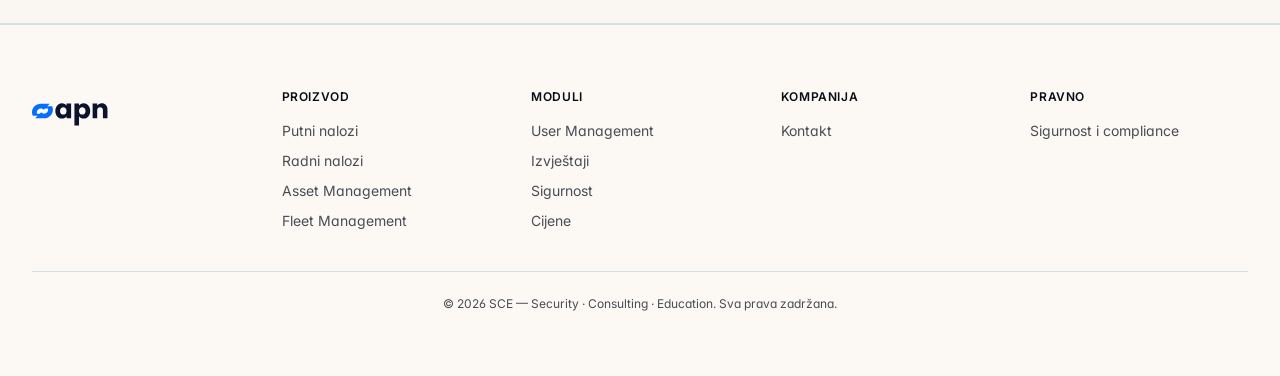
==== commit 5d60793f: "improvements,fixes (#1)" ====
--- a/index.html
+++ b/index.html
@@ -3,7 +3,7 @@
   <head>
     <meta charset="utf-8" />
     <meta name="viewport" content="width=device-width, initial-scale=1" />
-    <link rel="preload" as="image" href="sce-logo.jpg" />
+    <link rel="preload" as="image" href="apn-logo.svg" />
     <link rel="stylesheet" href="styles.css" />
     <script src="i18n.js" defer></script>
     <link
@@ -44,17 +44,7 @@
             class="glass rounded-2xl px-4 py-2.5 flex items-center justify-between shadow-soft"
           >
             <a href="#" class="flex items-center gap-2.5"
-              ><img src="sce-logo.jpg" alt="SCE" class="h-9 w-auto" />
-              <div
-                class="hidden sm:flex items-center gap-2 pl-3 border-l border-border"
-              >
-                <span class="font-semibold tracking-tight text-ink">APN</span
-                ><span
-                  class="text-[10px] text-ink-soft uppercase tracking-widest"
-                  data-i18n="brand.subtitle"
-                  >Platforma</span
-                >
-              </div></a
+              ><img src="apn-logo.svg" alt="APN" class="h-9 w-auto" /></a
             >
             <nav
               class="header-nav items-center gap-6 text-sm text-ink-soft"
@@ -1641,15 +1631,21 @@
               <div class="rounded-xl bg-surface-elevated border border-border shadow-soft px-3 py-2 text-sm font-medium text-ink" data-i18n="zasto.node_warehouse">Magacin</div>
               <div class="rounded-xl bg-surface-elevated border border-border shadow-soft px-3 py-2 text-sm font-medium text-ink" data-i18n="zasto.node_admin">Administracija</div>
               <div class="rounded-xl bg-surface-elevated border border-border shadow-soft px-3 py-2 text-sm font-medium text-ink" data-i18n="zasto.node_finance">Finansije</div>
-              <div class="rounded-xl bg-surface-elevated border border-border shadow-soft px-3 py-2 text-sm font-medium text-ink" data-i18n="zasto.node_fleet">Fleet</div>
+              <div class="rounded-xl bg-surface-elevated border border-border shadow-soft px-3 py-2 text-sm font-medium text-ink" data-i18n="zasto.node_fleet">Vozni park</div>
               <div class="rounded-xl amber-gradient text-white shadow-soft px-3 py-2 text-sm font-semibold" data-i18n="hero.badge">APN Platforma</div>
             </div>
             <div class="mt-20 relative hidden md:block">
-              <div class="mx-auto max-w-4xl relative aspect-[16/9]">
+              <div id="zasto-orbit" class="mx-auto max-w-4xl relative aspect-[16/9]">
                 <div
                   class="absolute inset-0 rounded-full bg-gradient-to-br from-primary/10 via-transparent to-amber-glow/10 blur-3xl"
                 ></div>
+                <svg
+                  id="zasto-orbit-lines"
+                  class="absolute inset-0 z-0 w-full h-full pointer-events-none"
+                  aria-hidden="true"
+                ></svg>
                 <div
+                  id="zasto-hub"
                   class="absolute left-1/2 top-1/2 -translate-x-1/2 -translate-y-1/2 z-10"
                 >
                   <div
@@ -1668,7 +1664,7 @@
                   </div>
                 </div>
                 <div
-                  class="absolute"
+                  class="zasto-node absolute z-10"
                   style="left: 50%; top: 10%; transform: translate(-50%, -50%)"
                 >
                   <div
@@ -1699,7 +1695,7 @@
                   </div>
                 </div>
                 <div
-                  class="absolute"
+                  class="zasto-node absolute z-10"
                   style="
                     left: 78.2842712474619%;
                     top: 21.7157287525381%;
@@ -1732,7 +1728,7 @@
                   </div>
                 </div>
                 <div
-                  class="absolute"
+                  class="zasto-node absolute z-10"
                   style="left: 90%; top: 50%; transform: translate(-50%, -50%)"
                 >
                   <div
@@ -1763,7 +1759,7 @@
                   </div>
                 </div>
                 <div
-                  class="absolute"
+                  class="zasto-node absolute z-10"
                   style="
                     left: 78.2842712474619%;
                     top: 78.2842712474619%;
@@ -1803,7 +1799,7 @@
                   </div>
                 </div>
                 <div
-                  class="absolute"
+                  class="zasto-node absolute z-10"
                   style="left: 50%; top: 90%; transform: translate(-50%, -50%)"
                 >
                   <div
@@ -1836,7 +1832,7 @@
                   </div>
                 </div>
                 <div
-                  class="absolute"
+                  class="zasto-node absolute z-10"
                   style="
                     left: 21.7157287525381%;
                     top: 78.2842712474619%;
@@ -1874,7 +1870,7 @@
                   </div>
                 </div>
                 <div
-                  class="absolute"
+                  class="zasto-node absolute z-10"
                   style="
                     left: 10%;
                     top: 50.00000000000001%;
@@ -1911,7 +1907,7 @@
                   </div>
                 </div>
                 <div
-                  class="absolute"
+                  class="zasto-node absolute z-10"
                   style="
                     left: 21.71572875253809%;
                     top: 21.7157287525381%;
@@ -1943,102 +1939,10 @@
                     ><span
                       class="text-sm font-medium text-ink whitespace-nowrap"
                       data-i18n="zasto.node_fleet"
-                      >Fleet</span
-                    >
-                  </div>
-                </div>
-                <svg
-                  class="absolute inset-0 w-full h-full"
-                  viewBox="0 0 100 100"
-                  preserveAspectRatio="none"
-                >
-                  <line
-                    x1="50"
-                    y1="50"
-                    x2="50"
-                    y2="10"
-                    stroke="url(#lg)"
-                    stroke-width="0.2"
-                    stroke-dasharray="0.6 0.6"
-                  ></line>
-                  <line
-                    x1="50"
-                    y1="50"
-                    x2="78.2842712474619"
-                    y2="21.7157287525381"
-                    stroke="url(#lg)"
-                    stroke-width="0.2"
-                    stroke-dasharray="0.6 0.6"
-                  ></line>
-                  <line
-                    x1="50"
-                    y1="50"
-                    x2="90"
-                    y2="50"
-                    stroke="url(#lg)"
-                    stroke-width="0.2"
-                    stroke-dasharray="0.6 0.6"
-                  ></line>
-                  <line
-                    x1="50"
-                    y1="50"
-                    x2="78.2842712474619"
-                    y2="78.2842712474619"
-                    stroke="url(#lg)"
-                    stroke-width="0.2"
-                    stroke-dasharray="0.6 0.6"
-                  ></line>
-                  <line
-                    x1="50"
-                    y1="50"
-                    x2="50"
-                    y2="90"
-                    stroke="url(#lg)"
-                    stroke-width="0.2"
-                    stroke-dasharray="0.6 0.6"
-                  ></line>
-                  <line
-                    x1="50"
-                    y1="50"
-                    x2="21.7157287525381"
-                    y2="78.2842712474619"
-                    stroke="url(#lg)"
-                    stroke-width="0.2"
-                    stroke-dasharray="0.6 0.6"
-                  ></line>
-                  <line
-                    x1="50"
-                    y1="50"
-                    x2="10"
-                    y2="50.00000000000001"
-                    stroke="url(#lg)"
-                    stroke-width="0.2"
-                    stroke-dasharray="0.6 0.6"
-                  ></line>
-                  <line
-                    x1="50"
-                    y1="50"
-                    x2="21.71572875253809"
-                    y2="21.7157287525381"
-                    stroke="url(#lg)"
-                    stroke-width="0.2"
-                    stroke-dasharray="0.6 0.6"
-                  ></line>
-                  <defs>
-                    <linearGradient id="lg" x1="0" x2="1">
-                      <stop
-                        offset="0%"
-                        stop-color="oklch(0.62 0.19 250)"
-                        stop-opacity="0.6"
-                      ></stop>
-                      <stop
-                        offset="100%"
-                        stop-color="oklch(0.78 0.16 235)"
-                        stop-opacity="0.2"
-                      ></stop>
-                    </linearGradient>
-                  </defs>
-                </svg>
+                      >Vozni park</span
+                    >
+                  </div>
+                </div>
               </div>
             </div>
           </div>
@@ -4213,109 +4117,107 @@
             </div>
           </div>
         </section>
-        <section id="faq" class="py-28 bg-surface/50 border-y border-border">
+        <section id="faq" class="faq-section">
           <div class="mx-auto w-full max-w-7xl px-6 lg:px-8">
-            <div
-              class="flex flex-col items-center text-center gap-4 max-w-3xl mx-auto"
-            >
-              <div
-                class="inline-flex items-center gap-2 rounded-full border border-border bg-surface-elevated/80 px-3 py-1 text-xs font-medium text-ink-soft shadow-soft"
-              >
-                <span class="h-1.5 w-1.5 rounded-full bg-primary"></span
-                ><span data-i18n="faq.badge">Pitanja i odgovori</span>
-              </div>
-              <h2
-                class="text-4xl md:text-5xl font-semibold tracking-tight text-ink leading-[1.1]"
-                data-i18n="faq.title"
-              >
-                Često postavljana pitanja (FAQ)
-              </h2>
-              <p class="text-lg text-ink-soft leading-relaxed" data-i18n="faq.subtitle">
-                Odgovori na najčešća pitanja o putnim i radnim nalozima, Asset
-                Managementu, Fleet Managementu i sigurnosti u APN-u.
-              </p>
-            </div>
-            <div class="mt-16 max-w-3xl mx-auto space-y-4">
-              <div
-                class="rounded-2xl border border-border bg-surface-elevated p-6 shadow-soft"
-              >
-                <h3 class="text-base font-semibold text-ink" data-i18n="faq.q1.question">
-                  Koji softver koristiti za putne i radne naloge?
-                </h3>
-                <p class="mt-2 text-sm text-ink-soft leading-relaxed" data-i18n="faq.q1.answer">
-                  APN je jedinstven softver za putne naloge i radne naloge —
-                  umjesto dvije odvojene aplikacije, oba procesa rade u istoj
-                  platformi, sa zajedničkim korisnicima, vozilima i evidencijom.
-                  To eliminira duplo unošenje podataka i olakšava internu
-                  kontrolu.
-                </p>
-              </div>
-              <div
-                class="rounded-2xl border border-border bg-surface-elevated p-6 shadow-soft"
-              >
-                <h3 class="text-base font-semibold text-ink" data-i18n="faq.q2.question">
-                  Da li su digitalni putni nalozi u APN-u validni za inspekciju?
-                </h3>
-                <p class="mt-2 text-sm text-ink-soft leading-relaxed" data-i18n="faq.q2.answer">
-                  Da. Digitalni putni nalozi u APN-u sadrže sve podatke koje
-                  zakonodavac traži — svrhu puta, destinaciju, kilometražu,
-                  gorivo i odobrenja — uz digitalni potpis i PDF arhivu spremnu
-                  za inspekciju u bilo kojem trenutku.
-                </p>
-              </div>
-              <div
-                class="rounded-2xl border border-border bg-surface-elevated p-6 shadow-soft"
-              >
-                <h3 class="text-base font-semibold text-ink" data-i18n="faq.q3.question">
-                  Kako APN pomaže kod upravljanja flotom?
-                </h3>
-                <p class="mt-2 text-sm text-ink-soft leading-relaxed" data-i18n="faq.q3.answer">
-                  Fleet management modul je nadograđen na Asset Management i
-                  prati registraciju, osiguranje, servise, kilometražu i
-                  dodjelu vozila vozačima. Podsjetnici upozoravaju sedmicama
-                  unaprijed na istek registracije ili servisa, tako da
-                  upravljanje voznim parkom postaje proaktivno, ne reaktivno.
-                </p>
-              </div>
-              <div
-                class="rounded-2xl border border-border bg-surface-elevated p-6 shadow-soft"
-              >
-                <h3 class="text-base font-semibold text-ink" data-i18n="faq.q4.question">
-                  Može li se APN koristiti za asset management cijele
-                  kompanije?
-                </h3>
-                <p class="mt-2 text-sm text-ink-soft leading-relaxed" data-i18n="faq.q4.answer">
-                  Da. APN je white-label asset management sistem koji pokriva
-                  vozila, IT opremu, alate, namještaj i industrijsku opremu u
-                  jednom registru, sa klasama, amortizacijom i garancijama po
-                  jedinici imovine — ne samo za vozni park.
-                </p>
-              </div>
-              <div
-                class="rounded-2xl border border-border bg-surface-elevated p-6 shadow-soft"
-              >
-                <h3 class="text-base font-semibold text-ink" data-i18n="faq.q5.question">
-                  Da li APN podržava različite uloge i dozvole?
-                </h3>
-                <p class="mt-2 text-sm text-ink-soft leading-relaxed" data-i18n="faq.q5.answer">
-                  Da. User Management modul omogućava granularne dozvole po
-                  timovima, lokacijama i odjelima, uz kompletan audit trail
-                  svake akcije. Multi-company podrška dodatno odvaja pristup i
-                  podatke između više firmi u istom sistemu.
-                </p>
-              </div>
-              <div
-                class="rounded-2xl border border-border bg-surface-elevated p-6 shadow-soft"
-              >
-                <h3 class="text-base font-semibold text-ink" data-i18n="faq.q6.question">
-                  Koliko traje implementacija APN-a?
-                </h3>
-                <p class="mt-2 text-sm text-ink-soft leading-relaxed" data-i18n="faq.q6.answer">
-                  Implementacija traje za dane, ne mjesece — postavljanje
-                  osnovnih modula (putni nalozi, radni nalozi, registar
-                  imovine) tipično je spremno za korištenje unutar prve
-                  sedmice, uz posvećen success tim za onboarding.
-                </p>
+            <h2 class="faq-section-heading" data-i18n="faq.title">FAQ's</h2>
+            <div class="faq-cols">
+              <div class="faq-list">
+                <div class="faq-item">
+                  <button class="faq-q" type="button" aria-expanded="false">
+                    <span data-i18n="faq.q1.question"
+                      >Koji softver koristiti za putne i radne naloge?</span
+                    ><span class="faq-icon" aria-hidden="true">+</span>
+                  </button>
+                  <div class="faq-a">
+                    <p data-i18n="faq.q1.answer">
+                      APN je jedinstven softver za putne naloge i radne naloge —
+                      umjesto dvije odvojene aplikacije, oba procesa rade u istoj
+                      platformi, sa zajedničkim korisnicima, vozilima i evidencijom.
+                      To eliminira duplo unošenje podataka i olakšava internu
+                      kontrolu.
+                    </p>
+                  </div>
+                </div>
+                <div class="faq-item">
+                  <button class="faq-q" type="button" aria-expanded="false">
+                    <span data-i18n="faq.q2.question"
+                      >Da li su digitalni putni nalozi u APN-u validni za
+                      inspekciju?</span
+                    ><span class="faq-icon" aria-hidden="true">+</span>
+                  </button>
+                  <div class="faq-a">
+                    <p data-i18n="faq.q2.answer">
+                      Da. Digitalni putni nalozi u APN-u sadrže sve podatke koje
+                      zakonodavac traži — svrhu puta, destinaciju, kilometražu,
+                      gorivo i odobrenja — uz digitalni potpis i PDF arhivu spremnu
+                      za inspekciju u bilo kojem trenutku.
+                    </p>
+                  </div>
+                </div>
+                <div class="faq-item">
+                  <button class="faq-q" type="button" aria-expanded="false">
+                    <span data-i18n="faq.q3.question"
+                      >Kako APN pomaže kod upravljanja flotom?</span
+                    ><span class="faq-icon" aria-hidden="true">+</span>
+                  </button>
+                  <div class="faq-a">
+                    <p data-i18n="faq.q3.answer">
+                      Fleet management modul je nadograđen na Asset Management i
+                      prati registraciju, osiguranje, servise, kilometražu i
+                      dodjelu vozila vozačima. Podsjetnici upozoravaju sedmicama
+                      unaprijed na istek registracije ili servisa, tako da
+                      upravljanje voznim parkom postaje proaktivno, ne reaktivno.
+                    </p>
+                  </div>
+                </div>
+              </div>
+              <div class="faq-list">
+                <div class="faq-item">
+                  <button class="faq-q" type="button" aria-expanded="false">
+                    <span data-i18n="faq.q4.question"
+                      >Može li se APN koristiti za asset management cijele
+                      kompanije?</span
+                    ><span class="faq-icon" aria-hidden="true">+</span>
+                  </button>
+                  <div class="faq-a">
+                    <p data-i18n="faq.q4.answer">
+                      Da. APN je white-label asset management sistem koji pokriva
+                      vozila, IT opremu, alate, namještaj i industrijsku opremu u
+                      jednom registru, sa klasama, amortizacijom i garancijama po
+                      jedinici imovine — ne samo za vozni park.
+                    </p>
+                  </div>
+                </div>
+                <div class="faq-item">
+                  <button class="faq-q" type="button" aria-expanded="false">
+                    <span data-i18n="faq.q5.question"
+                      >Da li APN podržava različite uloge i dozvole?</span
+                    ><span class="faq-icon" aria-hidden="true">+</span>
+                  </button>
+                  <div class="faq-a">
+                    <p data-i18n="faq.q5.answer">
+                      Da. User Management modul omogućava granularne dozvole po
+                      timovima, lokacijama i odjelima, uz kompletan audit trail
+                      svake akcije. Multi-company podrška dodatno odvaja pristup i
+                      podatke između više firmi u istom sistemu.
+                    </p>
+                  </div>
+                </div>
+                <div class="faq-item">
+                  <button class="faq-q" type="button" aria-expanded="false">
+                    <span data-i18n="faq.q6.question"
+                      >Koliko traje implementacija APN-a?</span
+                    ><span class="faq-icon" aria-hidden="true">+</span>
+                  </button>
+                  <div class="faq-a">
+                    <p data-i18n="faq.q6.answer">
+                      Implementacija traje za dane, ne mjesece — postavljanje
+                      osnovnih modula (putni nalozi, radni nalozi, registar
+                      imovine) tipično je spremno za korištenje unutar prve
+                      sedmice, uz posvećen success tim za onboarding.
+                    </p>
+                  </div>
+                </div>
               </div>
             </div>
           </div>
@@ -4666,28 +4568,12 @@
       </main>
       <footer class="border-t border-border py-16 bg-surface/40">
         <div class="mx-auto w-full max-w-7xl px-6 lg:px-8">
-          <div class="grid md:grid-cols-7 gap-10">
-            <div class="md:col-span-2">
+          <div class="grid grid-cols-2 gap-8 md:grid-cols-5">
+            <div class="col-span-2 md:col-span-1">
               <div class="flex items-center gap-3">
-                <img src="sce-logo.jpg" alt="SCE" class="h-10 w-auto" />
-                <div class="pl-3 border-l border-border">
-                  <div class="font-semibold text-ink leading-tight">APN</div>
-                  <div
-                    class="text-[10px] text-ink-soft uppercase tracking-widest"
-                  >
-                    by SCE
-                  </div>
-                </div>
-              </div>
-              <p class="mt-4 text-sm text-ink-soft max-w-xs" data-i18n="footer.description">
-                APN — Operativni sistem za kompanije koje upravljaju ljudima,
-                imovinom i terenskim operacijama.
-              </p>
-              <div class="mt-6 text-xs text-ink-soft/70" data-i18n="footer.address">
-                Sarajevo · Bosna i Hercegovina
+                <img src="apn-logo.svg" alt="APN" class="h-10 w-auto" />
               </div>
             </div>
-            <div class="grid grid-cols-2 gap-x-6 gap-y-10 md:contents">
             <div>
               <div
                 class="text-xs font-semibold text-ink uppercase tracking-wider"
@@ -4708,6 +4594,16 @@
                 <li>
                   <a class="hover:text-ink transition" href="fleet-management/" data-i18n="footer.link_fleet_management">Fleet Management</a>
                 </li>
+              </ul>
+            </div>
+            <div>
+              <div
+                class="text-xs font-semibold text-ink uppercase tracking-wider"
+                data-i18n="nav.moduli"
+              >
+                Moduli
+              </div>
+              <ul class="mt-4 space-y-2.5 text-sm text-ink-soft">
                 <li>
                   <a class="hover:text-ink transition" href="user-management/" data-i18n="footer.link_user_management">User Management</a>
                 </li>
@@ -4725,103 +4621,37 @@
             <div>
               <div
                 class="text-xs font-semibold text-ink uppercase tracking-wider"
-                data-i18n="footer.col_solutions"
-              >
-                Rješenja
+                data-i18n="footer.col_company"
+              >
+                Kompanija
               </div>
               <ul class="mt-4 space-y-2.5 text-sm text-ink-soft">
                 <li>
-                  <a class="hover:text-ink transition" href="#" data-i18n="footer.link_auto_kuce">Auto kuće</a>
-                </li>
-                <li>
-                  <a class="hover:text-ink transition" href="#" data-i18n="footer.link_vozni_park">Vozni park</a>
-                </li>
-                <li>
-                  <a class="hover:text-ink transition" href="#" data-i18n="footer.link_rent_a_car">Rent-a-Car</a>
-                </li>
-                <li>
-                  <a class="hover:text-ink transition" href="#" data-i18n="footer.link_leasing">Leasing</a>
+                  <a class="hover:text-ink transition" href="#kontakt" data-i18n="nav.kontakt">Kontakt</a>
                 </li>
               </ul>
             </div>
             <div>
               <div
                 class="text-xs font-semibold text-ink uppercase tracking-wider"
-                data-i18n="footer.col_industries"
-              >
-                Industrije
+                data-i18n="footer.col_legal"
+              >
+                Pravno
               </div>
               <ul class="mt-4 space-y-2.5 text-sm text-ink-soft">
                 <li>
-                  <a class="hover:text-ink transition" href="#" data-i18n="industries.public_institutions">Javne ustanove</a>
-                </li>
-                <li>
-                  <a class="hover:text-ink transition" href="#" data-i18n="industries.service_companies">Servisne kompanije</a>
-                </li>
-                <li>
-                  <a class="hover:text-ink transition" href="#" data-i18n="industries.telecom">Telekom</a>
-                </li>
-                <li>
-                  <a class="hover:text-ink transition" href="#" data-i18n="industries.banks">Banke</a>
+                  <a class="hover:text-ink transition" href="sigurnost/" data-i18n="footer.link_sigurnost_compliance">Sigurnost i compliance</a>
                 </li>
               </ul>
             </div>
-            <div>
-              <div
-                class="text-xs font-semibold text-ink uppercase tracking-wider"
-                data-i18n="footer.col_company"
-              >
-                Kompanija
-              </div>
-              <ul class="mt-4 space-y-2.5 text-sm text-ink-soft">
-                <li>
-                  <a class="hover:text-ink transition" href="#" data-i18n="footer.link_onama">O nama</a>
-                </li>
-                <li>
-                  <a class="hover:text-ink transition" href="#" data-i18n="footer.link_karijere">Karijere</a>
-                </li>
-                <li>
-                  <a class="hover:text-ink transition" href="#kontakt" data-i18n="nav.kontakt">Kontakt</a>
-                </li>
-                <li><a class="hover:text-ink transition" href="#" data-i18n="footer.link_press">Press</a></li>
-              </ul>
-            </div>
-            <div>
-              <div
-                class="text-xs font-semibold text-ink uppercase tracking-wider"
-                data-i18n="footer.col_legal"
-              >
-                Pravno
-              </div>
-              <ul class="mt-4 space-y-2.5 text-sm text-ink-soft">
-                <li>
-                  <a class="hover:text-ink transition" href="#" data-i18n="footer.link_privatnost">Privatnost</a>
-                </li>
-                <li>
-                  <a class="hover:text-ink transition" href="#" data-i18n="footer.link_uvjeti">Uslovi korištenja</a>
-                </li>
-                <li>
-                  <a class="hover:text-ink transition" href="sigurnost/" data-i18n="footer.link_sigurnost_compliance">Sigurnost i compliance</a>
-                </li>
-                <li><a class="hover:text-ink transition" href="#" data-i18n="footer.link_dpa">DPA</a></li>
-              </ul>
-            </div>
-            </div>
           </div>
           <div
-            class="mt-14 border-t border-border pt-6 flex flex-col md:flex-row justify-between items-center gap-3 text-xs text-ink-soft"
+            class="mt-10 border-t border-border pt-6 text-center text-xs text-ink-soft"
           >
-            <div>
-              ©
-              <!-- -->2026<!-- -->
-              SCE — Security · Consulting · Education.
-              <span data-i18n="footer.rights">Sva prava zadržana.</span>
-            </div>
-            <div class="flex items-center gap-4">
-              <a href="#" class="hover:text-ink" data-i18n="footer.link_privatnost">Privatnost</a
-              ><a href="#" class="hover:text-ink" data-i18n="footer.link_uvjeti">Uslovi korištenja</a
-              ><a href="#kontakt" class="hover:text-ink" data-i18n="nav.kontakt">Kontakt</a>
-            </div>
+            ©
+            <!-- -->2026<!-- -->
+            SCE — Security · Consulting · Education.
+            <span data-i18n="footer.rights">Sva prava zadržana.</span>
           </div>
         </div>
       </footer>
@@ -4883,6 +4713,147 @@
           success.scrollIntoView({ behavior: "smooth", block: "center" });
         });
       })();
+
+      (function () {
+        document.querySelectorAll(".faq-q").forEach(function (btn) {
+          btn.addEventListener("click", function () {
+            var answer = btn.closest(".faq-item").querySelector(".faq-a");
+            var icon = btn.querySelector(".faq-icon");
+            var isOpen = btn.getAttribute("aria-expanded") === "true";
+
+            document.querySelectorAll(".faq-q").forEach(function (other) {
+              if (other === btn) return;
+              other.setAttribute("aria-expanded", "false");
+              other.closest(".faq-item").querySelector(".faq-a").classList.remove("is-open");
+              var otherIcon = other.querySelector(".faq-icon");
+              if (otherIcon) otherIcon.textContent = "+";
+            });
+
+            btn.setAttribute("aria-expanded", String(!isOpen));
+            answer.classList.toggle("is-open", !isOpen);
+            if (icon) icon.textContent = isOpen ? "+" : "\u2212";
+          });
+        });
+      })();
+
+      (function () {
+        var orbit = document.getElementById("zasto-orbit");
+        var svg = document.getElementById("zasto-orbit-lines");
+        var hub = document.getElementById("zasto-hub");
+        if (!orbit || !svg || !hub) return;
+
+        var ns = "http://www.w3.org/2000/svg";
+        var gap = 4;
+
+        function localRect(el, origin) {
+          var r = el.getBoundingClientRect();
+          return {
+            left: r.left - origin.left,
+            top: r.top - origin.top,
+            width: r.width,
+            height: r.height,
+            cx: r.left - origin.left + r.width / 2,
+            cy: r.top - origin.top + r.height / 2,
+          };
+        }
+
+        function edgePoint(rect, towardX, towardY) {
+          var dx = towardX - rect.cx;
+          var dy = towardY - rect.cy;
+          var hw = rect.width / 2;
+          var hh = rect.height / 2;
+          var sx = Math.abs(dx) < 1e-9 ? Infinity : hw / Math.abs(dx);
+          var sy = Math.abs(dy) < 1e-9 ? Infinity : hh / Math.abs(dy);
+          var t = Math.min(sx, sy);
+          return { x: rect.cx + dx * t, y: rect.cy + dy * t };
+        }
+
+        function clearLines() {
+          Array.prototype.slice.call(svg.querySelectorAll("line")).forEach(function (line) {
+            line.remove();
+          });
+        }
+
+        function draw() {
+          if (window.matchMedia("(max-width: 767px)").matches) {
+            clearLines();
+            return;
+          }
+
+          var origin = orbit.getBoundingClientRect();
+          var w = origin.width;
+          var h = origin.height;
+          if (w < 2 || h < 2) return;
+
+          svg.setAttribute("viewBox", "0 0 " + w + " " + h);
+          svg.setAttribute("width", String(w));
+          svg.setAttribute("height", String(h));
+          clearLines();
+
+          var hubCard = hub.querySelector(".glass") || hub.firstElementChild;
+          if (!hubCard) return;
+          var hubRect = localRect(hubCard, origin);
+          var nodes = orbit.querySelectorAll(".zasto-node");
+
+          nodes.forEach(function (node) {
+            var card = node.firstElementChild;
+            if (!card) return;
+            var nodeRect = localRect(card, origin);
+
+            var start = edgePoint(hubRect, nodeRect.cx, nodeRect.cy);
+            var end = edgePoint(nodeRect, hubRect.cx, hubRect.cy);
+
+            var dx = end.x - start.x;
+            var dy = end.y - start.y;
+            var len = Math.hypot(dx, dy);
+            if (len <= gap * 2) return;
+
+            start.x += (dx / len) * gap;
+            start.y += (dy / len) * gap;
+            end.x -= (dx / len) * gap;
+            end.y -= (dy / len) * gap;
+
+            var line = document.createElementNS(ns, "line");
+            line.setAttribute("x1", start.x.toFixed(2));
+            line.setAttribute("y1", start.y.toFixed(2));
+            line.setAttribute("x2", end.x.toFixed(2));
+            line.setAttribute("y2", end.y.toFixed(2));
+            // Solid stroke — gradient on vertical lines collapses to invisible
+            // with default objectBoundingBox units.
+            line.setAttribute("stroke", "oklch(0.62 0.19 250 / 0.45)");
+            line.setAttribute("stroke-width", "1.5");
+            line.setAttribute("stroke-dasharray", "5 5");
+            line.setAttribute("stroke-linecap", "round");
+            svg.appendChild(line);
+          });
+        }
+
+        var scheduled = false;
+        function scheduleDraw() {
+          if (scheduled) return;
+          scheduled = true;
+          requestAnimationFrame(function () {
+            scheduled = false;
+            draw();
+          });
+        }
+
+        window.addEventListener("resize", scheduleDraw);
+        if (typeof ResizeObserver !== "undefined") {
+          new ResizeObserver(scheduleDraw).observe(orbit);
+        }
+        if (document.fonts && document.fonts.ready) {
+          document.fonts.ready.then(scheduleDraw);
+        }
+        document.querySelectorAll(".lang-option, .lang-pill").forEach(function (btn) {
+          btn.addEventListener("click", function () {
+            setTimeout(scheduleDraw, 0);
+            setTimeout(scheduleDraw, 50);
+          });
+        });
+
+        scheduleDraw();
+      })();
     </script>
   </body>
 </html>
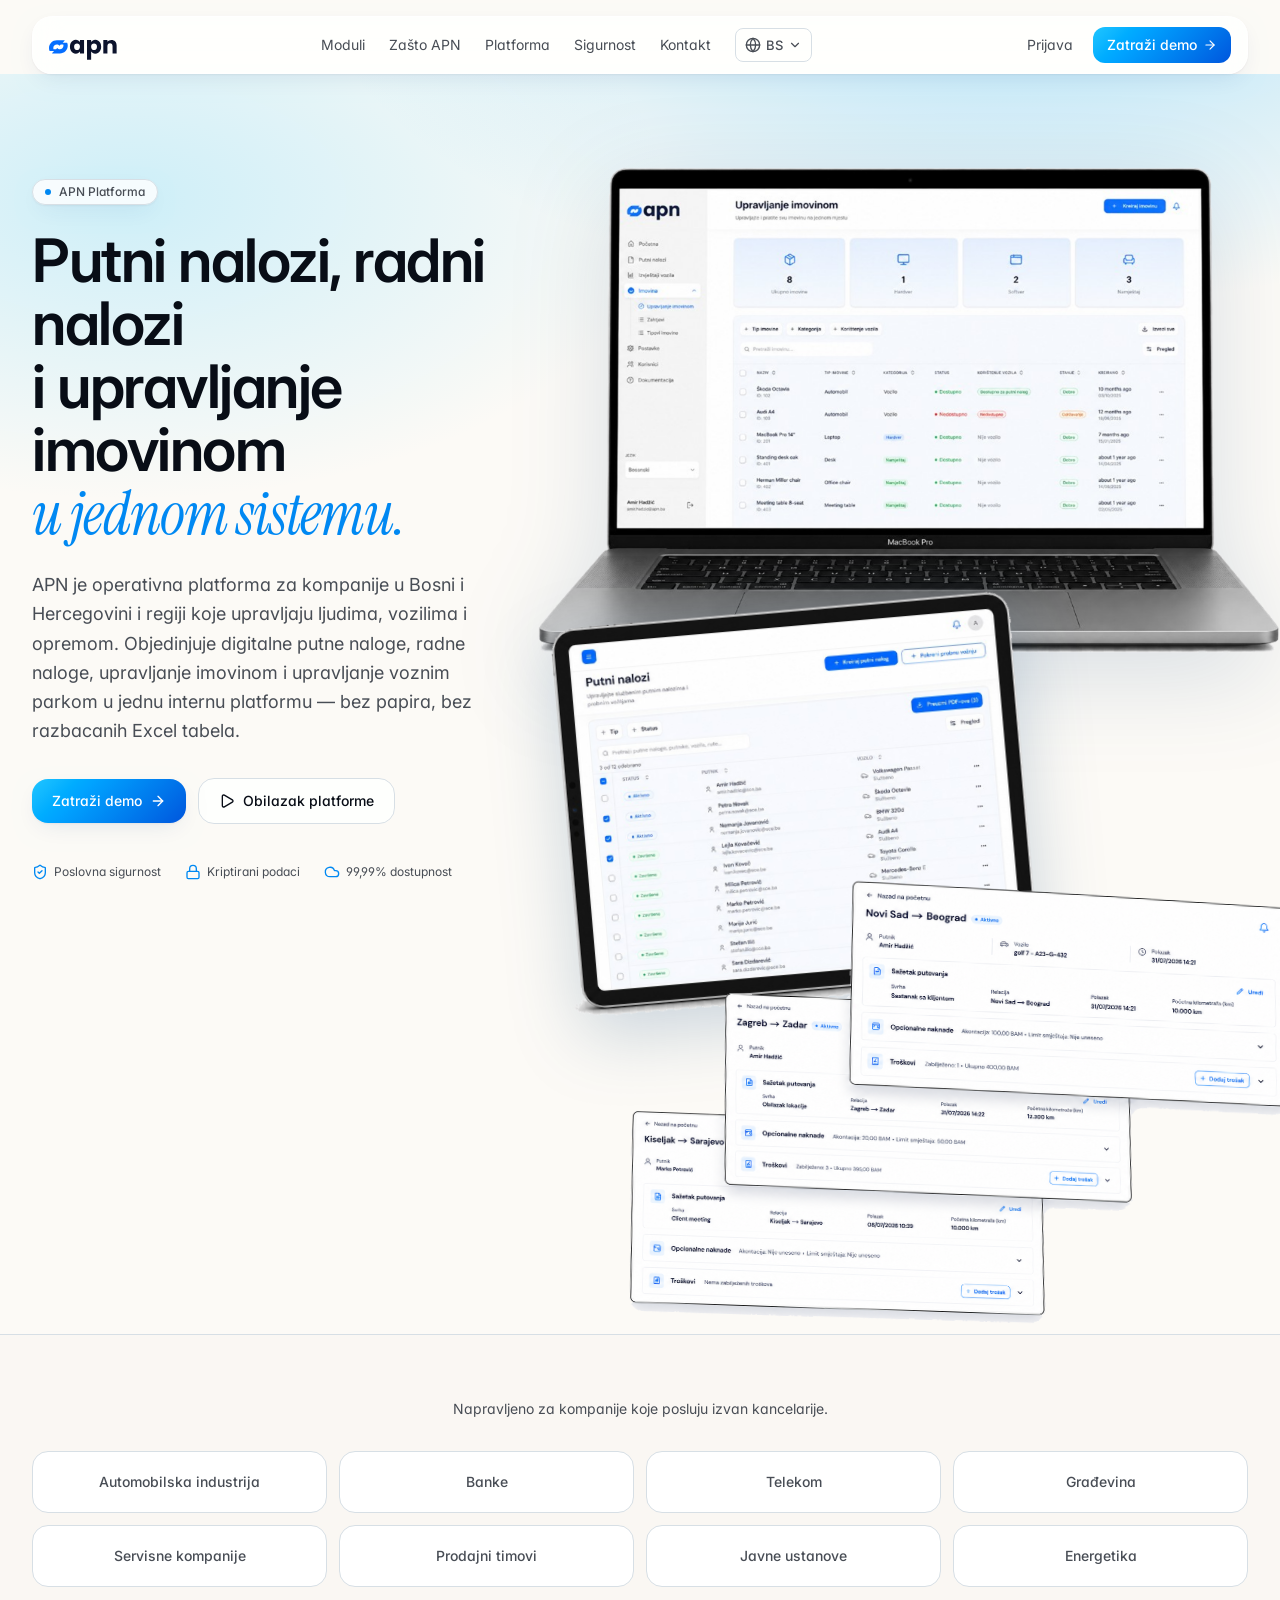
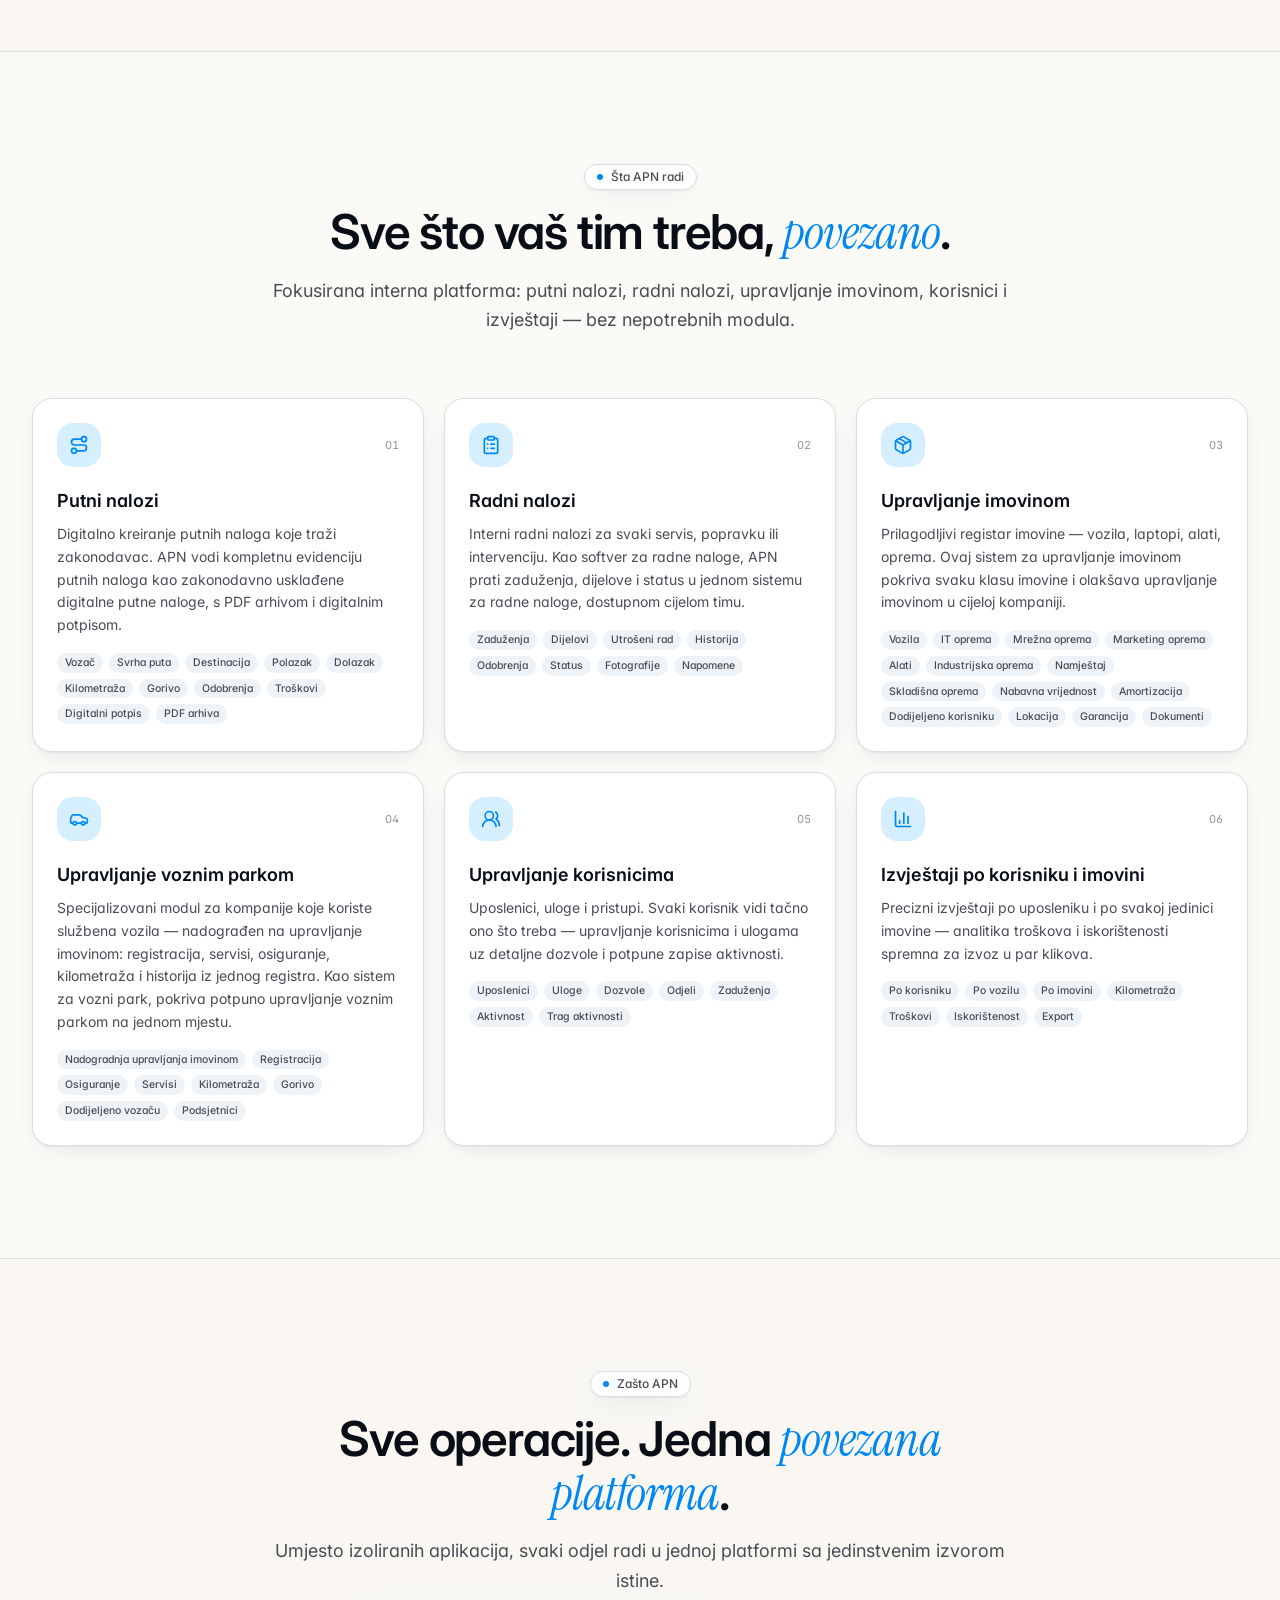
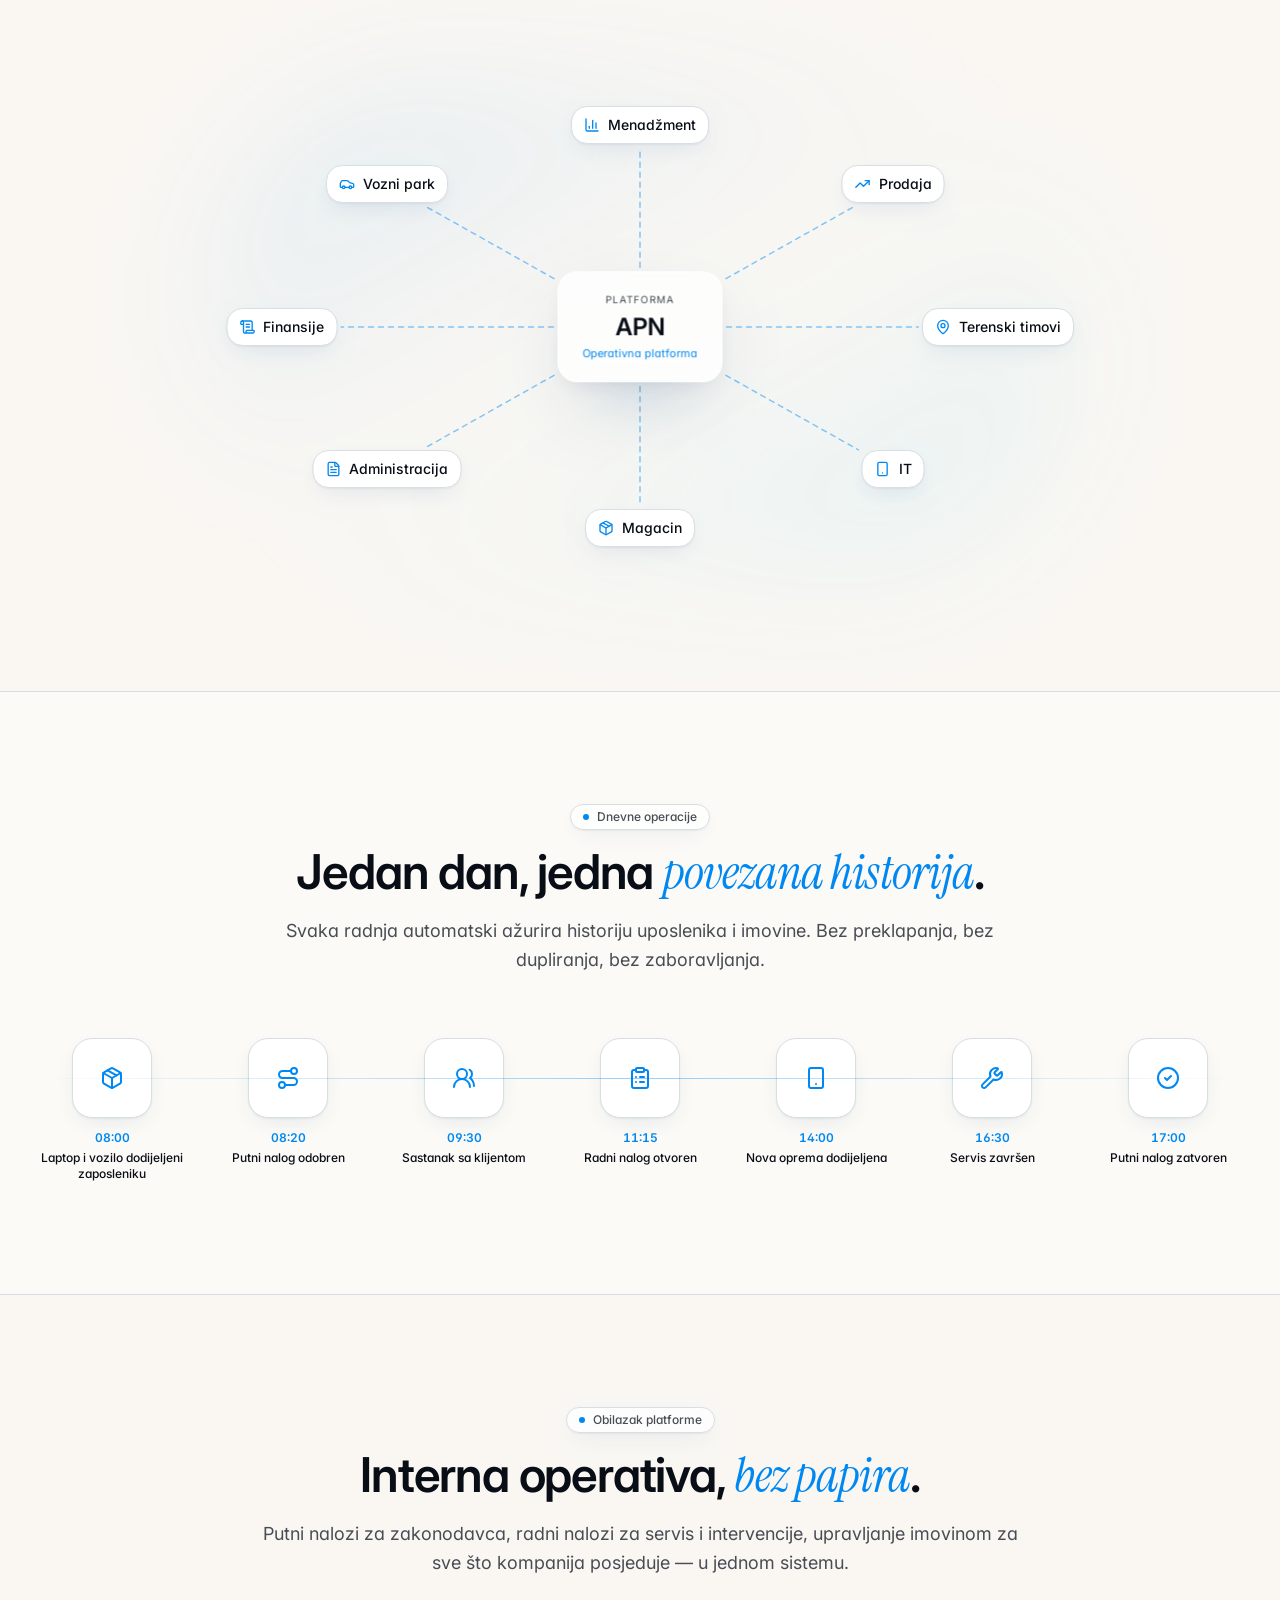
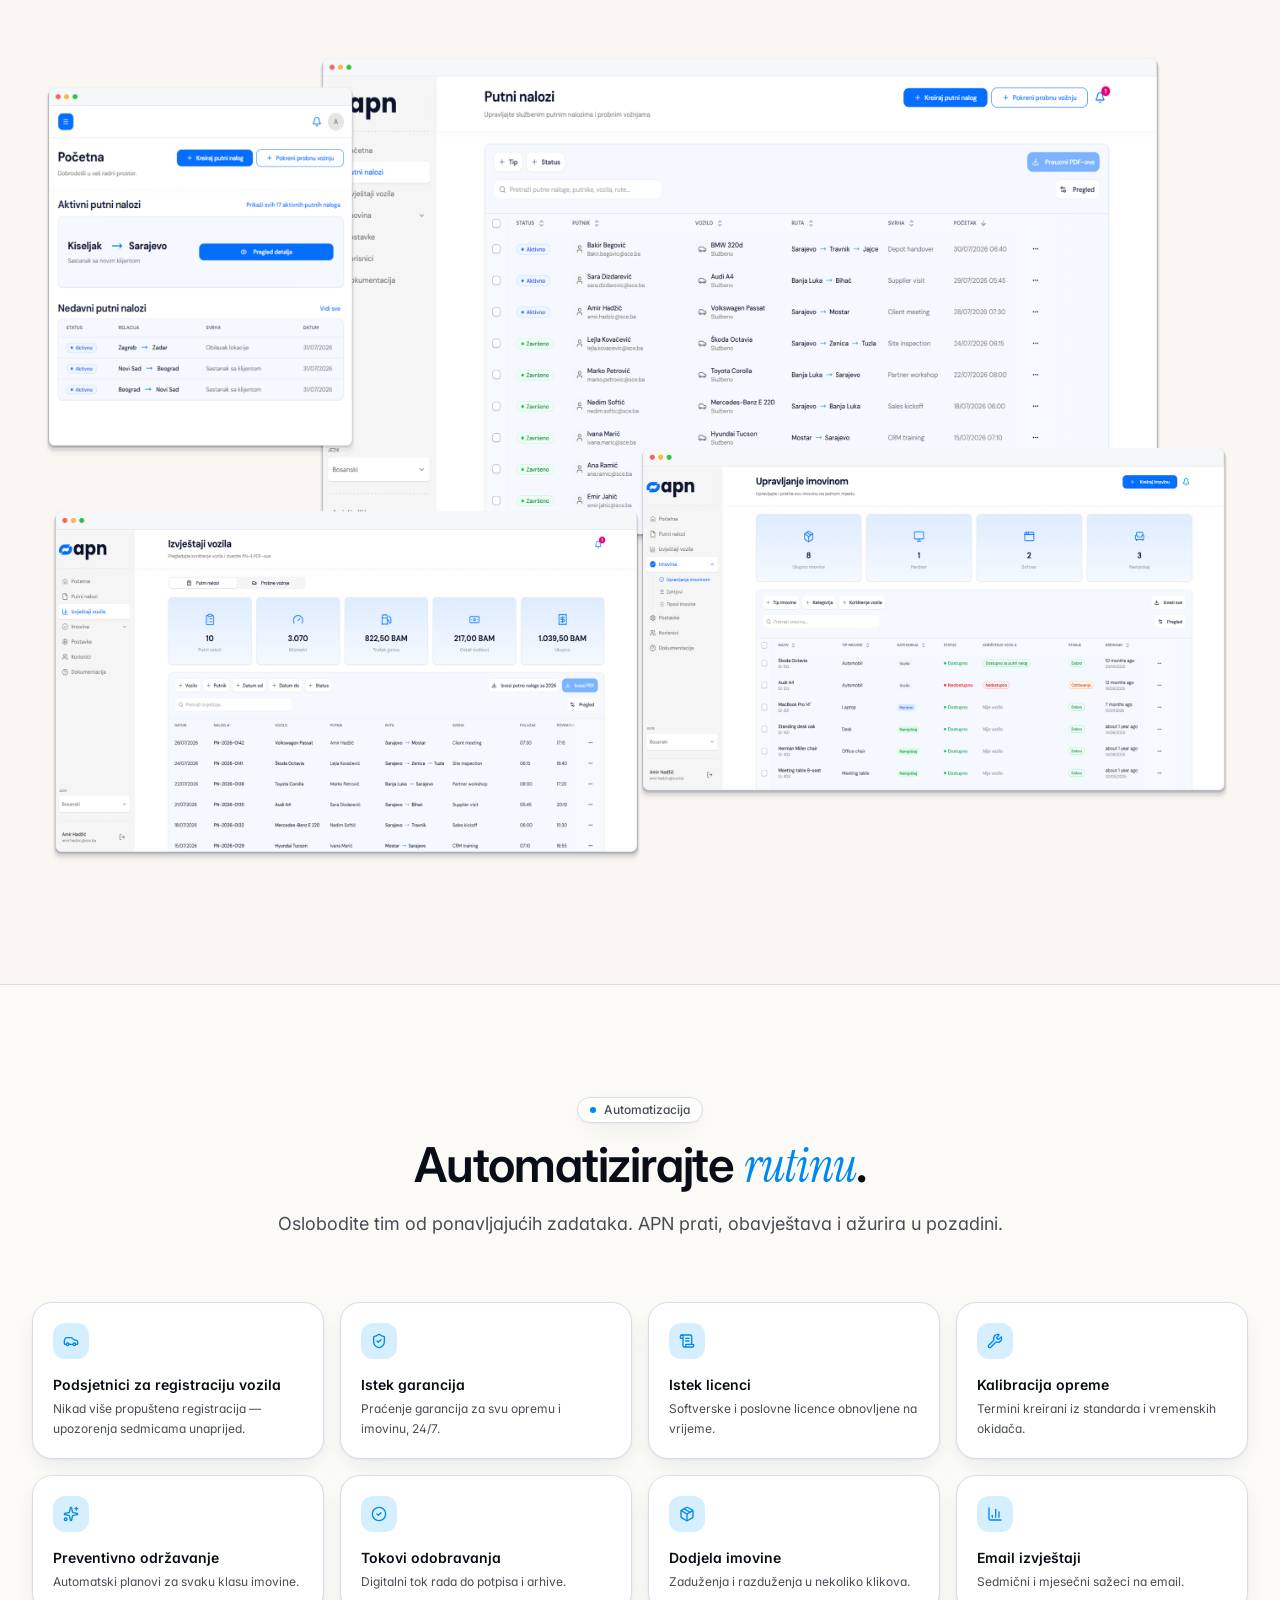
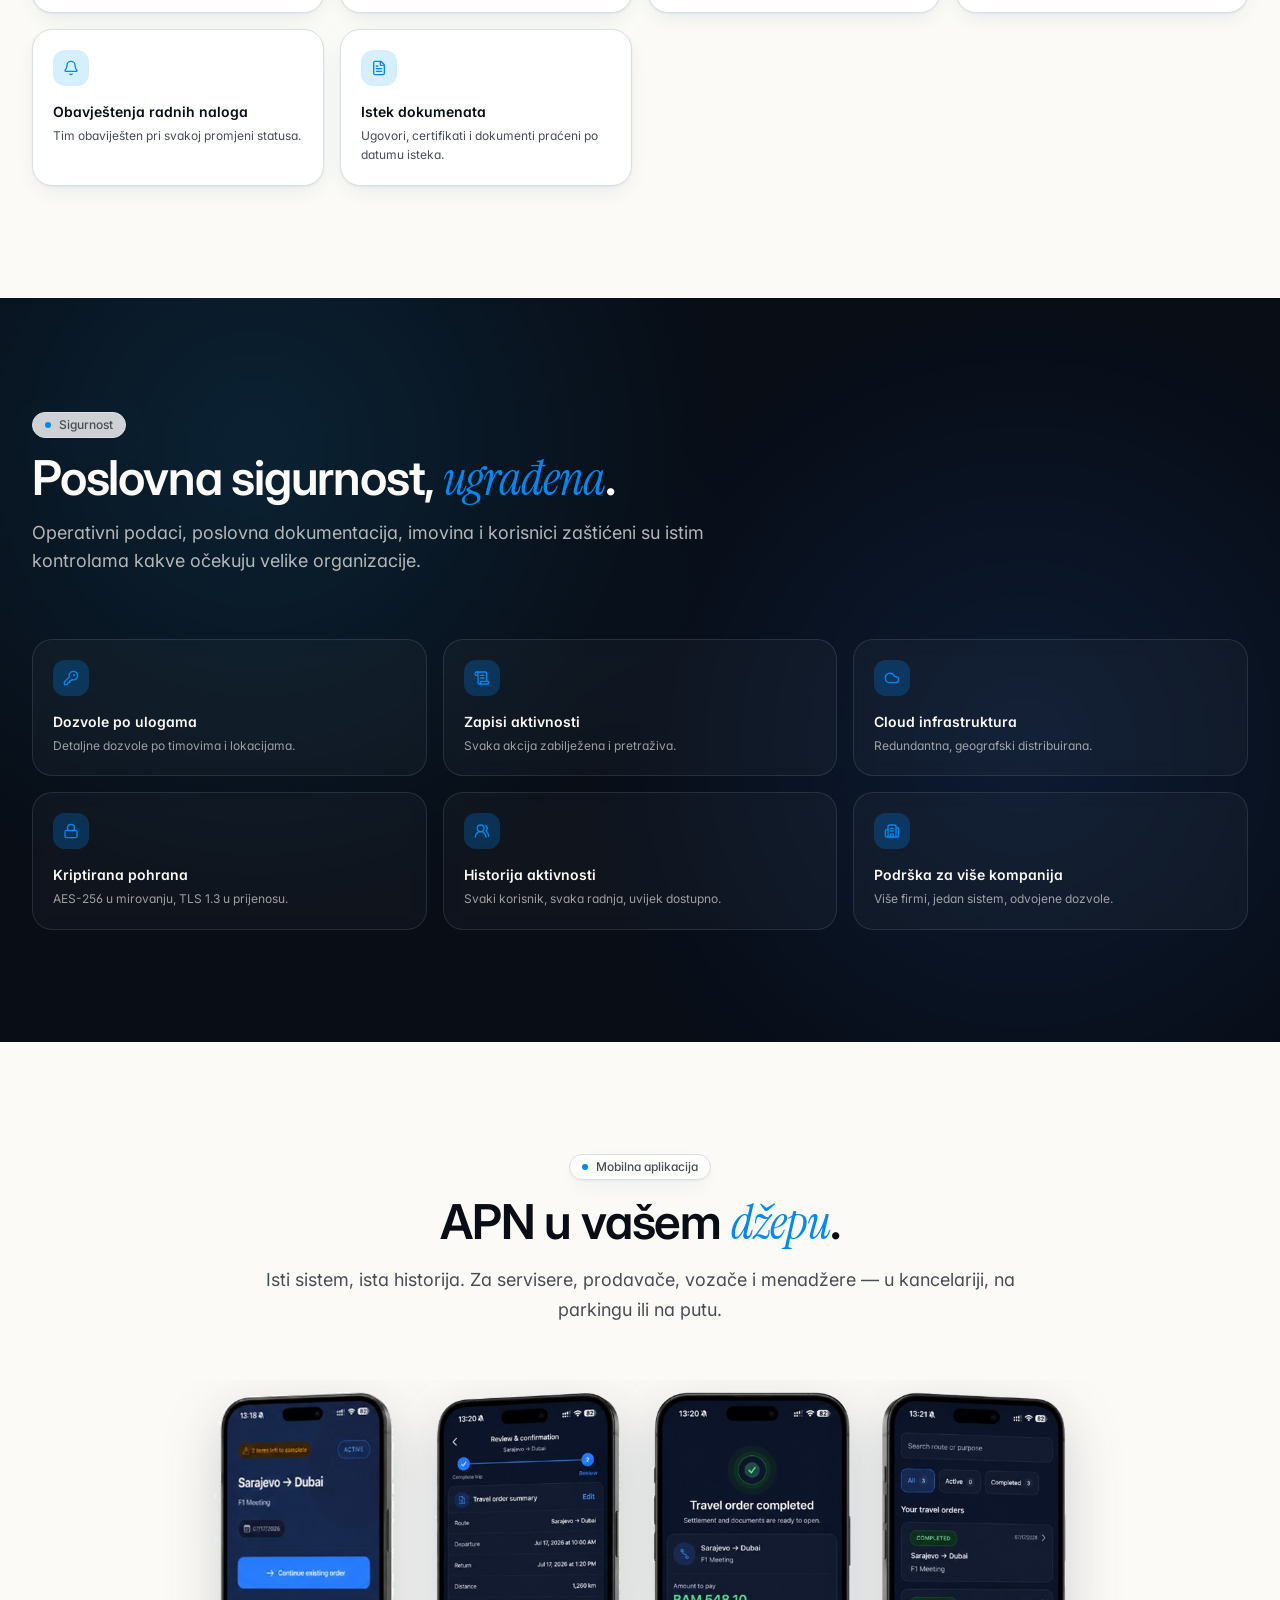
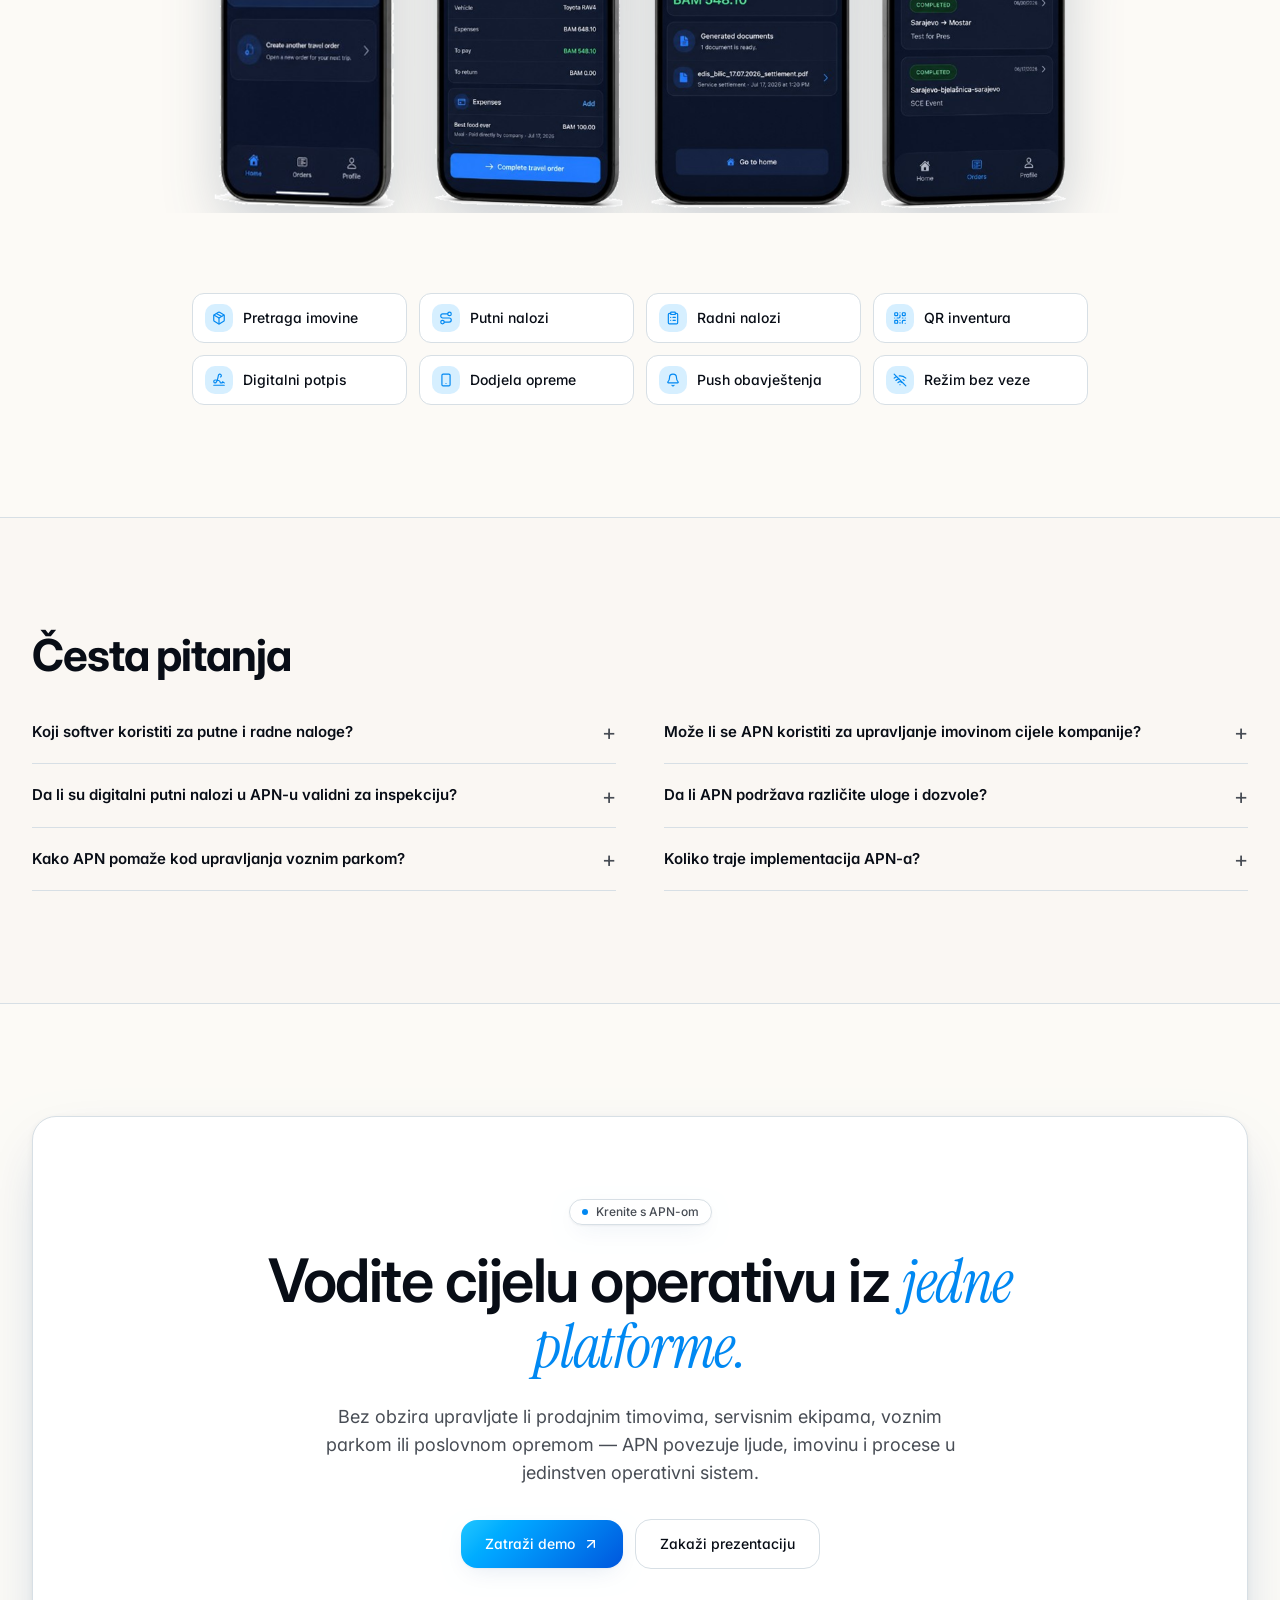
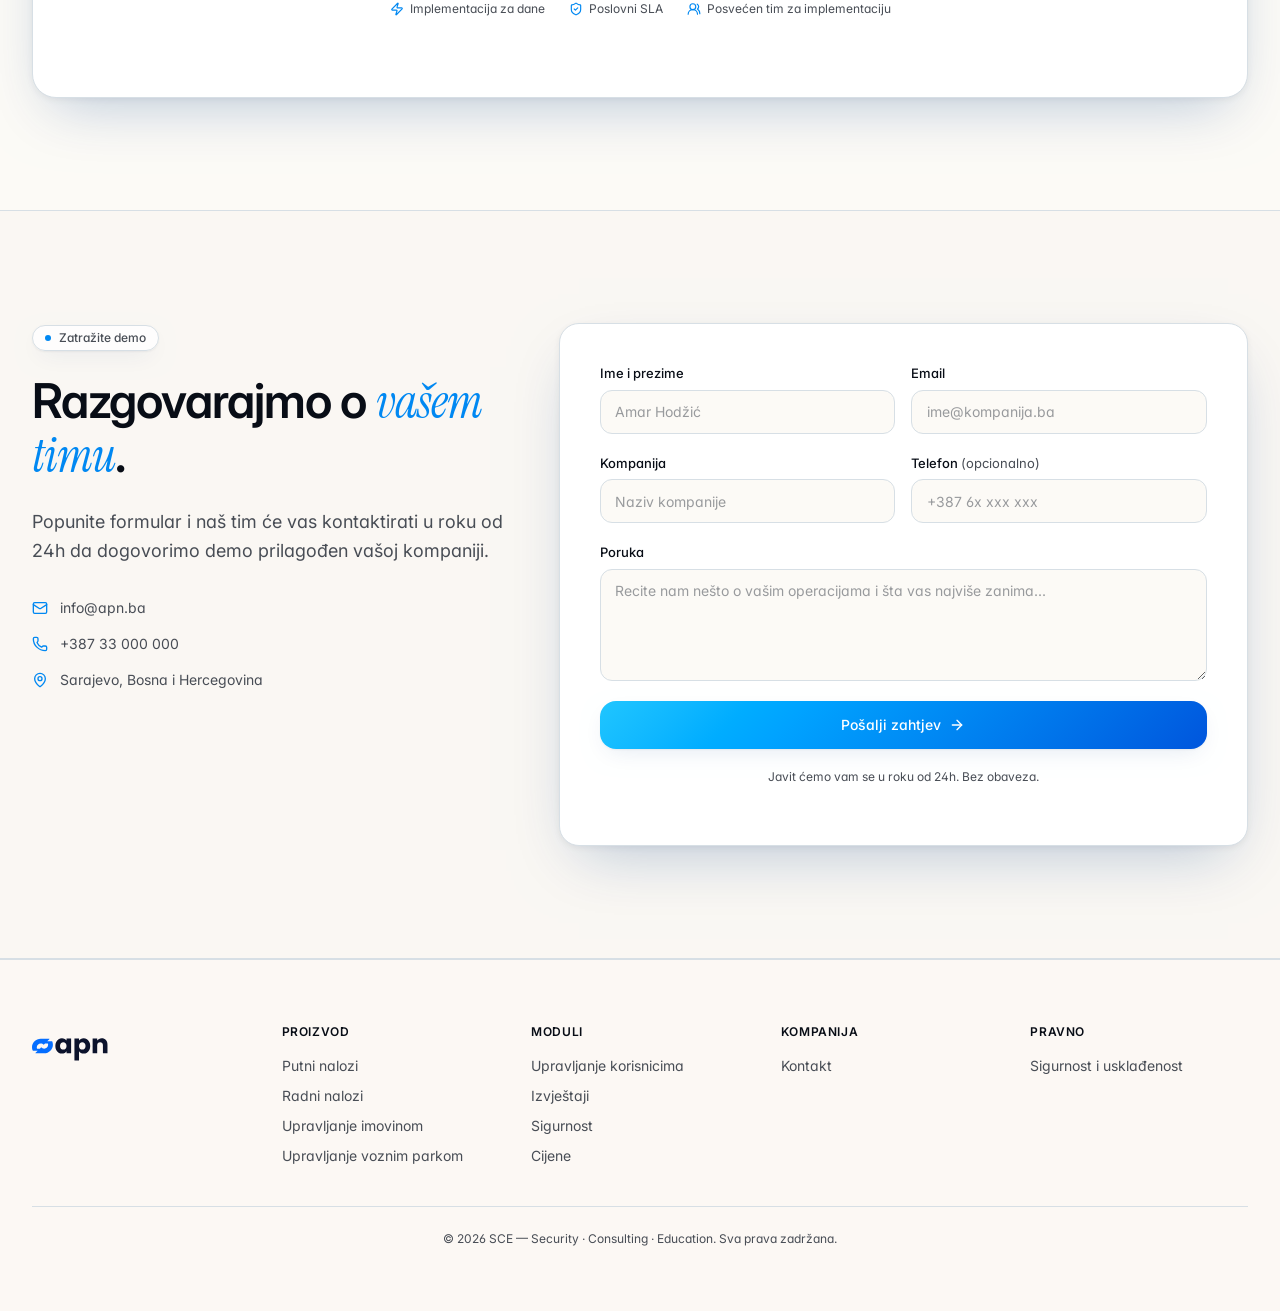
==== commit cbf6fe15: "images added, translations mix fix, footer fix" ====
--- a/index.html
+++ b/index.html
@@ -4,6 +4,7 @@
     <meta charset="utf-8" />
     <meta name="viewport" content="width=device-width, initial-scale=1" />
     <link rel="preload" as="image" href="apn-logo.svg" />
+    <link rel="preload" as="image" href="images/hero-asset-management-laptop-enhanced.png" />
     <link rel="stylesheet" href="styles.css" />
     <script src="i18n.js" defer></script>
     <link
@@ -11,19 +12,19 @@
       href="https://fonts.googleapis.com/css2?family=Inter:wght@400;500;600;700;800&amp;family=Instrument+Serif:ital@0;1&amp;display=swap"
       data-precedence="default"
     />
-    <title>APN — Putni i radni nalozi, Asset & Fleet Management</title>
+    <title>APN — Putni i radni nalozi, upravljanje imovinom i voznim parkom</title>
     <meta
       name="description"
-      content="APN je platforma za putne naloge, radne naloge, Asset Management i Fleet Management — za kompanije u BiH i regiji koje upravljaju ljudima i imovinom."
+      content="APN je platforma za putne naloge, radne naloge, upravljanje imovinom i upravljanje voznim parkom — za kompanije u BiH i regiji koje upravljaju ljudima i imovinom."
     />
     <meta name="author" content="SCE" />
     <meta
       property="og:title"
-      content="APN — Putni i radni nalozi, Asset & Fleet Management"
+      content="APN — Putni i radni nalozi, upravljanje imovinom i voznim parkom"
     />
     <meta
       property="og:description"
-      content="APN je platforma za putne naloge, radne naloge, Asset Management i Fleet Management — za kompanije u BiH i regiji koje upravljaju ljudima i imovinom."
+      content="APN je platforma za putne naloge, radne naloge, upravljanje imovinom i upravljanje voznim parkom — za kompanije u BiH i regiji koje upravljaju ljudima i imovinom."
     />
     <meta property="og:type" content="website" />
     <meta name="twitter:card" content="summary_large_image" />
@@ -256,7 +257,7 @@
           <div class="absolute inset-0 -z-10 grid-bg opacity-60"></div>
           <div class="mx-auto w-full max-w-7xl px-6 lg:px-8">
             <div class="grid lg:grid-cols-12 gap-12 items-center pt-12">
-              <div class="lg:col-span-5 space-y-6 text-center lg:text-left">
+              <div class="hero-copy lg:col-span-5 space-y-6 text-center lg:text-left">
                 <div
                   class="inline-flex items-center gap-2 rounded-full border border-border bg-surface-elevated/80 px-3 py-1 text-xs font-medium text-ink-soft shadow-soft"
                 >
@@ -267,7 +268,7 @@
                   class="text-5xl md:text-[3.75rem] font-semibold tracking-tight text-ink leading-[1.05]"
                   data-i18n="hero.title"
                 >
-                  Putni nalozi, radni nalozi<br />i Asset Management<br /><span
+                  Putni nalozi, radni nalozi<br />i upravljanje imovinom<br /><span
                     class="font-display italic text-primary"
                     >u jednom sistemu.</span
                   >
@@ -275,8 +276,8 @@
                 <p class="text-lg text-ink-soft leading-relaxed max-w-xl mx-auto lg:mx-0" data-i18n="hero.subtitle">
                   APN je operativna platforma za kompanije u Bosni i Hercegovini i
                   regiji koje upravljaju ljudima, vozilima i opremom. Objedinjuje
-                  digitalne putne naloge, radne naloge, Asset Management i Fleet
-                  Management u jednu internu platformu — bez papira, bez razbacanih
+                  digitalne putne naloge, radne naloge, upravljanje imovinom i
+                  upravljanje voznim parkom u jednu internu platformu — bez papira, bez razbacanih
                   Excel tabela.
                 </p>
                 <div class="flex flex-wrap items-center justify-center lg:justify-start gap-3 pt-2">
@@ -344,7 +345,7 @@
                       ></path>
                       <path d="m9 12 2 2 4-4"></path>
                     </svg>
-                    <span data-i18n="trust.security">Enterprise sigurnost</span>
+                    <span data-i18n="trust.security">Poslovna sigurnost</span>
                   </div>
                   <div class="flex items-center gap-1.5">
                     <svg
@@ -394,682 +395,34 @@
                   </div>
                 </div>
               </div>
-              <div class="hidden lg:block lg:col-span-7">
-                <div class="relative">
-                  <div
-                    class="absolute -inset-6 -z-10 rounded-[2rem] bg-gradient-to-br from-primary/25 via-amber-glow/15 to-transparent blur-2xl"
-                  ></div>
-                  <div
-                    class="rounded-2xl bg-surface-elevated shadow-window border border-border overflow-hidden"
-                  >
-                    <div
-                      class="flex items-center gap-1.5 border-b border-border px-3 py-2 bg-surface"
-                    >
-                      <span
-                        class="h-2 w-2 rounded-full bg-[oklch(0.75_0.15_25)]"
-                      ></span
-                      ><span
-                        class="h-2 w-2 rounded-full bg-[oklch(0.85_0.13_85)]"
-                      ></span
-                      ><span
-                        class="h-2 w-2 rounded-full bg-[oklch(0.78_0.13_150)]"
-                      ></span
-                      ><span class="ml-2 text-[10px] font-medium text-ink-soft"
-                        >app.apn.ba / pregled</span
-                      >
-                    </div>
-                    <div class="grid grid-cols-12 min-h-[560px]">
-                      <aside
-                        class="col-span-3 border-r border-border p-3 space-y-0.5 bg-surface/60"
-                      >
-                        <div
-                          class="text-[10px] uppercase tracking-widest text-ink-soft/60 px-2 pb-2"
-                        >
-                          Radni prostor
-                        </div>
-                        <div
-                          class="flex items-center gap-2.5 rounded-lg px-2.5 py-1.5 text-[13px] bg-ink text-background"
-                        >
-                          <svg
-                            xmlns="http://www.w3.org/2000/svg"
-                            width="24"
-                            height="24"
-                            viewBox="0 0 24 24"
-                            fill="none"
-                            stroke="currentColor"
-                            stroke-width="2"
-                            stroke-linecap="round"
-                            stroke-linejoin="round"
-                            class="lucide lucide-gauge h-4 w-4"
-                            aria-hidden="true"
-                          >
-                            <path d="m12 14 4-4"></path>
-                            <path d="M3.34 19a10 10 0 1 1 17.32 0"></path>
-                          </svg>
-                          <!-- -->Pregled
-                        </div>
-                        <div
-                          class="flex items-center gap-2.5 rounded-lg px-2.5 py-1.5 text-[13px] text-ink-soft hover:bg-muted"
-                        >
-                          <svg
-                            xmlns="http://www.w3.org/2000/svg"
-                            width="24"
-                            height="24"
-                            viewBox="0 0 24 24"
-                            fill="none"
-                            stroke="currentColor"
-                            stroke-width="2"
-                            stroke-linecap="round"
-                            stroke-linejoin="round"
-                            class="lucide lucide-route h-4 w-4"
-                            aria-hidden="true"
-                          >
-                            <circle cx="6" cy="19" r="3"></circle>
-                            <path
-                              d="M9 19h8.5a3.5 3.5 0 0 0 0-7h-11a3.5 3.5 0 0 1 0-7H15"
-                            ></path>
-                            <circle cx="18" cy="5" r="3"></circle>
-                          </svg>
-                          <!-- -->Putni nalozi
-                        </div>
-                        <div
-                          class="flex items-center gap-2.5 rounded-lg px-2.5 py-1.5 text-[13px] text-ink-soft hover:bg-muted"
-                        >
-                          <svg
-                            xmlns="http://www.w3.org/2000/svg"
-                            width="24"
-                            height="24"
-                            viewBox="0 0 24 24"
-                            fill="none"
-                            stroke="currentColor"
-                            stroke-width="2"
-                            stroke-linecap="round"
-                            stroke-linejoin="round"
-                            class="lucide lucide-clipboard-list h-4 w-4"
-                            aria-hidden="true"
-                          >
-                            <rect
-                              width="8"
-                              height="4"
-                              x="8"
-                              y="2"
-                              rx="1"
-                              ry="1"
-                            ></rect>
-                            <path
-                              d="M16 4h2a2 2 0 0 1 2 2v14a2 2 0 0 1-2 2H6a2 2 0 0 1-2-2V6a2 2 0 0 1 2-2h2"
-                            ></path>
-                            <path d="M12 11h4"></path>
-                            <path d="M12 16h4"></path>
-                            <path d="M8 11h.01"></path>
-                            <path d="M8 16h.01"></path>
-                          </svg>
-                          <!-- -->Radni nalozi
-                        </div>
-                        <div
-                          class="flex items-center gap-2.5 rounded-lg px-2.5 py-1.5 text-[13px] text-ink-soft hover:bg-muted"
-                        >
-                          <svg
-                            xmlns="http://www.w3.org/2000/svg"
-                            width="24"
-                            height="24"
-                            viewBox="0 0 24 24"
-                            fill="none"
-                            stroke="currentColor"
-                            stroke-width="2"
-                            stroke-linecap="round"
-                            stroke-linejoin="round"
-                            class="lucide lucide-package h-4 w-4"
-                            aria-hidden="true"
-                          >
-                            <path
-                              d="M11 21.73a2 2 0 0 0 2 0l7-4A2 2 0 0 0 21 16V8a2 2 0 0 0-1-1.73l-7-4a2 2 0 0 0-2 0l-7 4A2 2 0 0 0 3 8v8a2 2 0 0 0 1 1.73z"
-                            ></path>
-                            <path d="M12 22V12"></path>
-                            <polyline points="3.29 7 12 12 20.71 7"></polyline>
-                            <path d="m7.5 4.27 9 5.15"></path>
-                          </svg>
-                          <!-- -->Asset Management
-                        </div>
-                        <div
-                          class="flex items-center gap-2.5 rounded-lg px-2.5 py-1.5 text-[13px] text-ink-soft hover:bg-muted"
-                        >
-                          <svg
-                            xmlns="http://www.w3.org/2000/svg"
-                            width="24"
-                            height="24"
-                            viewBox="0 0 24 24"
-                            fill="none"
-                            stroke="currentColor"
-                            stroke-width="2"
-                            stroke-linecap="round"
-                            stroke-linejoin="round"
-                            class="lucide lucide-car h-4 w-4"
-                            aria-hidden="true"
-                          >
-                            <path
-                              d="M19 17h2c.6 0 1-.4 1-1v-3c0-.9-.7-1.7-1.5-1.9C18.7 10.6 16 10 16 10s-1.3-1.4-2.2-2.3c-.5-.4-1.1-.7-1.8-.7H5c-.6 0-1.1.4-1.4.9l-1.4 2.9A3.7 3.7 0 0 0 2 12v4c0 .6.4 1 1 1h2"
-                            ></path>
-                            <circle cx="7" cy="17" r="2"></circle>
-                            <path d="M9 17h6"></path>
-                            <circle cx="17" cy="17" r="2"></circle>
-                          </svg>
-                          <!-- -->Vozni park
-                        </div>
-                        <div
-                          class="flex items-center gap-2.5 rounded-lg px-2.5 py-1.5 text-[13px] text-ink-soft hover:bg-muted"
-                        >
-                          <svg
-                            xmlns="http://www.w3.org/2000/svg"
-                            width="24"
-                            height="24"
-                            viewBox="0 0 24 24"
-                            fill="none"
-                            stroke="currentColor"
-                            stroke-width="2"
-                            stroke-linecap="round"
-                            stroke-linejoin="round"
-                            class="lucide lucide-wrench h-4 w-4"
-                            aria-hidden="true"
-                          >
-                            <path
-                              d="M14.7 6.3a1 1 0 0 0 0 1.4l1.6 1.6a1 1 0 0 0 1.4 0l3.106-3.105c.32-.322.863-.22.983.218a6 6 0 0 1-8.259 7.057l-7.91 7.91a1 1 0 0 1-2.999-3l7.91-7.91a6 6 0 0 1 7.057-8.259c.438.12.54.662.219.984z"
-                            ></path>
-                          </svg>
-                          <!-- -->Servis i registracija
-                        </div>
-                        <div
-                          class="flex items-center gap-2.5 rounded-lg px-2.5 py-1.5 text-[13px] text-ink-soft hover:bg-muted"
-                        >
-                          <svg
-                            xmlns="http://www.w3.org/2000/svg"
-                            width="24"
-                            height="24"
-                            viewBox="0 0 24 24"
-                            fill="none"
-                            stroke="currentColor"
-                            stroke-width="2"
-                            stroke-linecap="round"
-                            stroke-linejoin="round"
-                            class="lucide lucide-users-round h-4 w-4"
-                            aria-hidden="true"
-                          >
-                            <path d="M18 21a8 8 0 0 0-16 0"></path>
-                            <circle cx="10" cy="8" r="5"></circle>
-                            <path
-                              d="M22 20c0-3.37-2-6.5-4-8a5 5 0 0 0-.45-8.3"
-                            ></path>
-                          </svg>
-                          <!-- -->Korisnici
-                        </div>
-                        <div
-                          class="flex items-center gap-2.5 rounded-lg px-2.5 py-1.5 text-[13px] text-ink-soft hover:bg-muted"
-                        >
-                          <svg
-                            xmlns="http://www.w3.org/2000/svg"
-                            width="24"
-                            height="24"
-                            viewBox="0 0 24 24"
-                            fill="none"
-                            stroke="currentColor"
-                            stroke-width="2"
-                            stroke-linecap="round"
-                            stroke-linejoin="round"
-                            class="lucide lucide-chart-column h-4 w-4"
-                            aria-hidden="true"
-                          >
-                            <path d="M3 3v16a2 2 0 0 0 2 2h16"></path>
-                            <path d="M18 17V9"></path>
-                            <path d="M13 17V5"></path>
-                            <path d="M8 17v-3"></path>
-                          </svg>
-                          <!-- -->Izvještaji
-                        </div>
-                      </aside>
-                      <main class="col-span-9 p-5 space-y-4">
-                        <div class="flex items-center justify-between">
-                          <div>
-                            <div class="text-xs text-ink-soft">
-                              Srijeda, 8. juli
-                            </div>
-                            <div class="text-lg font-semibold text-ink">
-                              Operativni pregled
-                            </div>
-                          </div>
-                          <div class="flex items-center gap-2">
-                            <div
-                              class="relative rounded-lg bg-muted px-2.5 py-1.5"
-                            >
-                              <svg
-                                xmlns="http://www.w3.org/2000/svg"
-                                width="24"
-                                height="24"
-                                viewBox="0 0 24 24"
-                                fill="none"
-                                stroke="currentColor"
-                                stroke-width="2"
-                                stroke-linecap="round"
-                                stroke-linejoin="round"
-                                class="lucide lucide-bell h-4 w-4 text-ink-soft"
-                                aria-hidden="true"
-                              >
-                                <path d="M10.268 21a2 2 0 0 0 3.464 0"></path>
-                                <path
-                                  d="M3.262 15.326A1 1 0 0 0 4 17h16a1 1 0 0 0 .74-1.673C19.41 13.956 18 12.499 18 8A6 6 0 0 0 6 8c0 4.499-1.411 5.956-2.738 7.326"
-                                ></path></svg
-                              ><span
-                                class="absolute -top-1 -right-1 h-2 w-2 rounded-full bg-primary"
-                              ></span>
-                            </div>
-                            <div
-                              class="h-7 w-7 rounded-full amber-gradient"
-                            ></div>
-                          </div>
-                        </div>
-                        <div class="grid grid-cols-4 gap-3">
-                          <div class="rounded-xl border border-border p-3">
-                            <div class="text-[11px] text-ink-soft">
-                              Aktivni asseti
-                            </div>
-                            <div class="mt-1 text-lg font-semibold text-ink">
-                              1.284
-                            </div>
-                            <div class="text-[11px] text-primary">+24</div>
-                          </div>
-                          <div class="rounded-xl border border-border p-3">
-                            <div class="text-[11px] text-ink-soft">
-                              Aktivni putni nalozi
-                            </div>
-                            <div class="mt-1 text-lg font-semibold text-ink">
-                              376
-                            </div>
-                            <div class="text-[11px] text-primary">+12</div>
-                          </div>
-                          <div class="rounded-xl border border-border p-3">
-                            <div class="text-[11px] text-ink-soft">
-                              Radni nalozi
-                            </div>
-                            <div class="mt-1 text-lg font-semibold text-ink">
-                              48
-                            </div>
-                            <div class="text-[11px] text-primary">
-                              12 otvorenih
-                            </div>
-                          </div>
-                          <div class="rounded-xl border border-border p-3">
-                            <div class="text-[11px] text-ink-soft">
-                              Prihod (MTD)
-                            </div>
-                            <div class="mt-1 text-lg font-semibold text-ink">
-                              412k KM
-                            </div>
-                            <div class="text-[11px] text-primary">+9.4%</div>
-                          </div>
-                        </div>
-                        <div class="grid grid-cols-3 gap-3">
-                          <div
-                            class="col-span-2 rounded-xl border border-border p-4"
-                          >
-                            <div class="flex items-center justify-between">
-                              <div class="text-sm font-medium text-ink">
-                                Status asseta
-                              </div>
-                              <div class="text-[11px] text-ink-soft">
-                                Zadnjih 30 dana
-                              </div>
-                            </div>
-                            <div class="mt-3 flex items-end gap-1.5 h-24">
-                              <div
-                                class="flex-1 rounded-t bg-gradient-to-t from-primary/80 to-amber-glow"
-                                style="height: 40%"
-                              ></div>
-                              <div
-                                class="flex-1 rounded-t bg-gradient-to-t from-primary/80 to-amber-glow"
-                                style="height: 55%"
-                              ></div>
-                              <div
-                                class="flex-1 rounded-t bg-gradient-to-t from-primary/80 to-amber-glow"
-                                style="height: 48%"
-                              ></div>
-                              <div
-                                class="flex-1 rounded-t bg-gradient-to-t from-primary/80 to-amber-glow"
-                                style="height: 62%"
-                              ></div>
-                              <div
-                                class="flex-1 rounded-t bg-gradient-to-t from-primary/80 to-amber-glow"
-                                style="height: 70%"
-                              ></div>
-                              <div
-                                class="flex-1 rounded-t bg-gradient-to-t from-primary/80 to-amber-glow"
-                                style="height: 58%"
-                              ></div>
-                              <div
-                                class="flex-1 rounded-t bg-gradient-to-t from-primary/80 to-amber-glow"
-                                style="height: 75%"
-                              ></div>
-                              <div
-                                class="flex-1 rounded-t bg-gradient-to-t from-primary/80 to-amber-glow"
-                                style="height: 82%"
-                              ></div>
-                              <div
-                                class="flex-1 rounded-t bg-gradient-to-t from-primary/80 to-amber-glow"
-                                style="height: 68%"
-                              ></div>
-                              <div
-                                class="flex-1 rounded-t bg-gradient-to-t from-primary/80 to-amber-glow"
-                                style="height: 78%"
-                              ></div>
-                              <div
-                                class="flex-1 rounded-t bg-gradient-to-t from-primary/80 to-amber-glow"
-                                style="height: 90%"
-                              ></div>
-                              <div
-                                class="flex-1 rounded-t bg-gradient-to-t from-primary/80 to-amber-glow"
-                                style="height: 74%"
-                              ></div>
-                              <div
-                                class="flex-1 rounded-t bg-gradient-to-t from-primary/80 to-amber-glow"
-                                style="height: 85%"
-                              ></div>
-                              <div
-                                class="flex-1 rounded-t bg-gradient-to-t from-primary/80 to-amber-glow"
-                                style="height: 92%"
-                              ></div>
-                            </div>
-                            <div
-                              class="mt-3 flex items-center gap-4 text-[11px] text-ink-soft"
-                            >
-                              <span class="flex items-center gap-1.5"
-                                ><span
-                                  class="h-2 w-2 rounded-full bg-primary"
-                                ></span
-                                >U upotrebi</span
-                              ><span class="flex items-center gap-1.5"
-                                ><span
-                                  class="h-2 w-2 rounded-full bg-amber-glow"
-                                ></span
-                                >Dostupno</span
-                              ><span class="flex items-center gap-1.5"
-                                ><span
-                                  class="h-2 w-2 rounded-full bg-muted-foreground/50"
-                                ></span
-                                >Servis</span
-                              >
-                            </div>
-                          </div>
-                          <div
-                            class="rounded-xl border border-border p-4 space-y-2.5"
-                          >
-                            <div class="text-sm font-medium text-ink">
-                              Predstojeći zadaci
-                            </div>
-                            <div
-                              class="flex items-center justify-between text-xs"
-                            >
-                              <div class="text-ink font-medium">BMW 320d</div>
-                              <div
-                                class="rounded-md bg-accent px-1.5 py-0.5 text-accent-foreground"
-                              >
-                                Registracija · 2d
-                              </div>
-                            </div>
-                            <div
-                              class="flex items-center justify-between text-xs"
-                            >
-                              <div class="text-ink font-medium">
-                                MacBook Pro
-                              </div>
-                              <div
-                                class="rounded-md bg-accent px-1.5 py-0.5 text-accent-foreground"
-                              >
-                                Garancija ističe
-                              </div>
-                            </div>
-                            <div
-                              class="flex items-center justify-between text-xs"
-                            >
-                              <div class="text-ink font-medium">
-                                Cisco Switch
-                              </div>
-                              <div
-                                class="rounded-md bg-accent px-1.5 py-0.5 text-accent-foreground"
-                              >
-                                Servis · 5d
-                              </div>
-                            </div>
-                            <div
-                              class="flex items-center justify-between text-xs"
-                            >
-                              <div class="text-ink font-medium">
-                                Bosch bušilica
-                              </div>
-                              <div
-                                class="rounded-md bg-accent px-1.5 py-0.5 text-accent-foreground"
-                              >
-                                Kalibracija
-                              </div>
-                            </div>
-                          </div>
-                        </div>
-                        <div class="grid grid-cols-2 gap-3">
-                          <div class="rounded-xl border border-border p-4">
-                            <div class="flex items-center justify-between">
-                              <div class="text-sm font-medium text-ink">
-                                Aktivne dodjele
-                              </div>
-                              <div class="text-[11px] text-primary">Danas</div>
-                            </div>
-                            <div class="mt-3 space-y-2">
-                              <div class="flex items-center gap-2.5 text-xs">
-                                <div
-                                  class="h-6 w-6 rounded-full amber-gradient shrink-0"
-                                ></div>
-                                <div class="flex-1">
-                                  <div class="font-medium text-ink">
-                                    Amir H.
-                                  </div>
-                                  <div class="text-ink-soft">BMW 320d</div>
-                                </div>
-                                <svg
-                                  xmlns="http://www.w3.org/2000/svg"
-                                  width="24"
-                                  height="24"
-                                  viewBox="0 0 24 24"
-                                  fill="none"
-                                  stroke="currentColor"
-                                  stroke-width="2"
-                                  stroke-linecap="round"
-                                  stroke-linejoin="round"
-                                  class="lucide lucide-circle-check h-4 w-4 text-primary"
-                                  aria-hidden="true"
-                                >
-                                  <circle cx="12" cy="12" r="10"></circle>
-                                  <path d="m9 12 2 2 4-4"></path>
-                                </svg>
-                              </div>
-                              <div class="flex items-center gap-2.5 text-xs">
-                                <div
-                                  class="h-6 w-6 rounded-full amber-gradient shrink-0"
-                                ></div>
-                                <div class="flex-1">
-                                  <div class="font-medium text-ink">
-                                    Sanela M.
-                                  </div>
-                                  <div class="text-ink-soft">MacBook Pro</div>
-                                </div>
-                                <svg
-                                  xmlns="http://www.w3.org/2000/svg"
-                                  width="24"
-                                  height="24"
-                                  viewBox="0 0 24 24"
-                                  fill="none"
-                                  stroke="currentColor"
-                                  stroke-width="2"
-                                  stroke-linecap="round"
-                                  stroke-linejoin="round"
-                                  class="lucide lucide-circle-check h-4 w-4 text-primary"
-                                  aria-hidden="true"
-                                >
-                                  <circle cx="12" cy="12" r="10"></circle>
-                                  <path d="m9 12 2 2 4-4"></path>
-                                </svg>
-                              </div>
-                              <div class="flex items-center gap-2.5 text-xs">
-                                <div
-                                  class="h-6 w-6 rounded-full amber-gradient shrink-0"
-                                ></div>
-                                <div class="flex-1">
-                                  <div class="font-medium text-ink">
-                                    Emir K.
-                                  </div>
-                                  <div class="text-ink-soft">
-                                    Projektor Epson
-                                  </div>
-                                </div>
-                                <svg
-                                  xmlns="http://www.w3.org/2000/svg"
-                                  width="24"
-                                  height="24"
-                                  viewBox="0 0 24 24"
-                                  fill="none"
-                                  stroke="currentColor"
-                                  stroke-width="2"
-                                  stroke-linecap="round"
-                                  stroke-linejoin="round"
-                                  class="lucide lucide-circle-check h-4 w-4 text-primary"
-                                  aria-hidden="true"
-                                >
-                                  <circle cx="12" cy="12" r="10"></circle>
-                                  <path d="m9 12 2 2 4-4"></path>
-                                </svg>
-                              </div>
-                            </div>
-                          </div>
-                          <div class="rounded-xl border border-border p-4">
-                            <div class="text-sm font-medium text-ink">
-                              Zadnje aktivnosti
-                            </div>
-                            <div class="mt-3 space-y-2 text-xs">
-                              <div class="flex items-center justify-between">
-                                <div>
-                                  <span class="font-medium text-ink"
-                                    >Sistem</span
-                                  >
-                                  <span class="text-ink-soft"
-                                    >dodijelio laptop</span
-                                  >
-                                  <span class="text-ink">S. Musić</span>
-                                </div>
-                                <div class="text-ink-soft">2m</div>
-                              </div>
-                              <div class="flex items-center justify-between">
-                                <div>
-                                  <span class="font-medium text-ink"
-                                    >Menadžer</span
-                                  >
-                                  <span class="text-ink-soft">odobrio</span>
-                                  <span class="text-ink">Putni nalog</span>
-                                </div>
-                                <div class="text-ink-soft">18m</div>
-                              </div>
-                              <div class="flex items-center justify-between">
-                                <div>
-                                  <span class="font-medium text-ink"
-                                    >Radionica</span
-                                  >
-                                  <span class="text-ink-soft">završila</span>
-                                  <span class="text-ink">Radni nalog</span>
-                                </div>
-                                <div class="text-ink-soft">1h</div>
-                              </div>
-                              <div class="flex items-center justify-between">
-                                <div>
-                                  <span class="font-medium text-ink"
-                                    >Admin</span
-                                  >
-                                  <span class="text-ink-soft">obnovio</span>
-                                  <span class="text-ink"
-                                    >Registraciju vozila</span
-                                  >
-                                </div>
-                                <div class="text-ink-soft">3h</div>
-                              </div>
-                              <div class="flex items-center justify-between">
-                                <div>
-                                  <span class="font-medium text-ink"
-                                    >Magacin</span
-                                  >
-                                  <span class="text-ink-soft">završio</span>
-                                  <span class="text-ink">QR inventuru</span>
-                                </div>
-                                <div class="text-ink-soft">5h</div>
-                              </div>
-                            </div>
-                          </div>
-                        </div>
-                      </main>
-                    </div>
-                  </div>
-                  <div
-                    class="hidden md:flex absolute -left-8 top-24 glass rounded-xl p-3 shadow-float items-center gap-3 animate-float"
-                  >
-                    <div
-                      class="grid h-8 w-8 place-items-center rounded-lg bg-primary/15 text-primary"
-                    >
-                      <svg
-                        xmlns="http://www.w3.org/2000/svg"
-                        width="24"
-                        height="24"
-                        viewBox="0 0 24 24"
-                        fill="none"
-                        stroke="currentColor"
-                        stroke-width="2"
-                        stroke-linecap="round"
-                        stroke-linejoin="round"
-                        class="lucide lucide-bell h-4 w-4"
-                        aria-hidden="true"
-                      >
-                        <path d="M10.268 21a2 2 0 0 0 3.464 0"></path>
-                        <path
-                          d="M3.262 15.326A1 1 0 0 0 4 17h16a1 1 0 0 0 .74-1.673C19.41 13.956 18 12.499 18 8A6 6 0 0 0 6 8c0 4.499-1.411 5.956-2.738 7.326"
-                        ></path>
-                      </svg>
-                    </div>
-                    <div class="text-xs">
-                      <div class="font-medium text-ink">Ističe garancija</div>
-                      <div class="text-ink-soft">MacBook Pro · za 7 dana</div>
-                    </div>
-                  </div>
-                  <div
-                    class="hidden md:flex absolute -right-6 bottom-16 glass rounded-xl p-3 shadow-float items-center gap-3 animate-float"
-                    style="animation-delay: 1.5s"
-                  >
-                    <div
-                      class="grid h-8 w-8 place-items-center rounded-lg bg-[oklch(0.9_0.08_150)] text-[oklch(0.4_0.12_150)]"
-                    >
-                      <svg
-                        xmlns="http://www.w3.org/2000/svg"
-                        width="24"
-                        height="24"
-                        viewBox="0 0 24 24"
-                        fill="none"
-                        stroke="currentColor"
-                        stroke-width="2"
-                        stroke-linecap="round"
-                        stroke-linejoin="round"
-                        class="lucide lucide-trending-up h-4 w-4"
-                        aria-hidden="true"
-                      >
-                        <path d="M16 7h6v6"></path>
-                        <path d="m22 7-8.5 8.5-5-5L2 17"></path>
-                      </svg>
-                    </div>
-                    <div class="text-xs">
-                      <div class="font-medium text-ink">
-                        Iskorištenost +12,4%
-                      </div>
-                      <div class="text-ink-soft">Asseti · Q2</div>
-                    </div>
+              <div class="lg:col-span-7 overflow-visible">
+                <div class="relative hero-devices mx-auto w-full">
+                  <img
+                    src="images/hero-asset-management-laptop-enhanced.png"
+                    alt="APN — upravljanje imovinom"
+                    class="hero-device-laptop relative z-10 w-full h-auto"
+                    width="2048"
+                    height="1364"
+                    decoding="async"
+                    fetchpriority="high"
+                  />
+                  <div class="hero-devices-bottom">
+                    <img
+                      src="images/hero-putni-nalozi-tablet-enhanced.png"
+                      alt="APN Putni nalozi — lista putnih naloga"
+                      class="hero-device-tablet"
+                      width="2048"
+                      height="1364"
+                      decoding="async"
+                    />
+                    <img
+                      src="images/hero-putni-nalozi-stack.png"
+                      alt="APN Putni nalozi — detalji više putnih naloga"
+                      class="hero-device-stack"
+                      width="1536"
+                      height="1024"
+                      decoding="async"
+                    />
                   </div>
                 </div>
               </div>
@@ -1344,12 +697,12 @@
                     >03</span
                   >
                 </div>
-                <h3 class="mt-5 text-lg font-semibold text-ink">
-                  Asset Management
+                <h3 class="mt-5 text-lg font-semibold text-ink" data-i18n="modules.card3.title">
+                  Upravljanje imovinom
                 </h3>
                 <p class="mt-2 text-sm text-ink-soft leading-relaxed" data-i18n="modules.card3.desc">
-                  White-label registar imovine — vozila, laptopi, alati, oprema.
-                  Ovaj asset management sistem pokriva svaku klasu imovine i
+                  Prilagodljivi registar imovine — vozila, laptopi, alati, oprema.
+                  Ovaj sistem za upravljanje imovinom pokriva svaku klasu imovine i
                   olakšava upravljanje imovinom u cijeloj kompaniji.
                 </p>
                 <div class="mt-4 flex flex-wrap gap-1.5">
@@ -1430,20 +783,20 @@
                     >04</span
                   >
                 </div>
-                <h3 class="mt-5 text-lg font-semibold text-ink">
-                  Fleet Management
+                <h3 class="mt-5 text-lg font-semibold text-ink" data-i18n="modules.card4.title">
+                  Upravljanje voznim parkom
                 </h3>
                 <p class="mt-2 text-sm text-ink-soft leading-relaxed" data-i18n="modules.card4.desc">
                   Specijalizovani modul za kompanije koje koriste službena
-                  vozila — nadograđen na Asset Management: registracija,
-                  servisi, osiguranje, kilometraža i istorija iz jednog
-                  registra. Kao fleet management sistem, pokriva potpuno
+                  vozila — nadograđen na upravljanje imovinom: registracija,
+                  servisi, osiguranje, kilometraža i historija iz jednog
+                  registra. Kao sistem za vozni park, pokriva potpuno
                   upravljanje voznim parkom na jednom mjestu.
                 </p>
                 <div class="mt-4 flex flex-wrap gap-1.5">
                   <span
                     class="rounded-md bg-muted px-2 py-0.5 text-[10.5px] font-medium text-ink-soft"
-                    >Nadogradnja Asset Managementa</span
+                    >Nadogradnja upravljanja imovinom</span
                   ><span
                     class="rounded-md bg-muted px-2 py-0.5 text-[10.5px] font-medium text-ink-soft"
                     >Registracija</span
@@ -1499,13 +852,13 @@
                     >05</span
                   >
                 </div>
-                <h3 class="mt-5 text-lg font-semibold text-ink">
-                  User Management
+                <h3 class="mt-5 text-lg font-semibold text-ink" data-i18n="modules.card5.title">
+                  Upravljanje korisnicima
                 </h3>
                 <p class="mt-2 text-sm text-ink-soft leading-relaxed" data-i18n="modules.card5.desc">
                   Uposlenici, uloge i pristupi. Svaki korisnik vidi tačno ono
-                  što treba — upravljanje korisnicima i ulogama uz granularne
-                  dozvole i potpune audit logove.
+                  što treba — upravljanje korisnicima i ulogama uz detaljne
+                  dozvole i potpune zapise aktivnosti.
                 </p>
                 <div class="mt-4 flex flex-wrap gap-1.5">
                   <span
@@ -1528,7 +881,7 @@
                     >Aktivnost</span
                   ><span
                     class="rounded-md bg-muted px-2 py-0.5 text-[10.5px] font-medium text-ink-soft"
-                    >Audit trail</span
+                    >Trag aktivnosti</span
                   >
                 </div>
               </div>
@@ -1568,7 +921,7 @@
                 <p class="mt-2 text-sm text-ink-soft leading-relaxed" data-i18n="modules.card6.desc">
                   Precizni izvještaji po uposleniku i po svakoj jedinici
                   imovine — analitika troškova i iskorištenosti spremna za
-                  export u par klikova.
+                  izvoz u par klikova.
                 </p>
                 <div class="mt-4 flex flex-wrap gap-1.5">
                   <span
@@ -1579,7 +932,7 @@
                     >Po vozilu</span
                   ><span
                     class="rounded-md bg-muted px-2 py-0.5 text-[10.5px] font-medium text-ink-soft"
-                    >Po asset-u</span
+                    >Po imovini</span
                   ><span
                     class="rounded-md bg-muted px-2 py-0.5 text-[10.5px] font-medium text-ink-soft"
                     >Kilometraža</span
@@ -1968,7 +1321,7 @@
                 >.
               </h2>
               <p class="text-lg text-ink-soft leading-relaxed" data-i18n="timeline.subtitle">
-                Svaka radnja automatski ažurira historiju uposlenika i asseta.
+                Svaka radnja automatski ažurira historiju uposlenika i imovine.
                 Bez preklapanja, bez dupliranja, bez zaboravljanja.
               </p>
             </div>
@@ -2246,829 +1599,20 @@
               </h2>
               <p class="text-lg text-ink-soft leading-relaxed" data-i18n="platforma.subtitle">
                 Putni nalozi za zakonodavca, radni nalozi za servis i
-                intervencije, Asset Management za sve što kompanija posjeduje —
+                intervencije, upravljanje imovinom za sve što kompanija posjeduje —
                 u jednom sistemu.
               </p>
             </div>
-            <div class="mt-20 relative h-[640px] platform-collage">
-              <div
-                class="rounded-xl bg-surface-elevated border border-border shadow-window overflow-hidden absolute left-0 top-0 w-[46%] platform-card"
-              >
-                <div
-                  class="flex items-center gap-1.5 border-b border-border px-3 py-2 bg-surface"
-                >
-                  <span
-                    class="h-2 w-2 rounded-full bg-[oklch(0.75_0.15_25)]"
-                  ></span
-                  ><span
-                    class="h-2 w-2 rounded-full bg-[oklch(0.85_0.13_85)]"
-                  ></span
-                  ><span
-                    class="h-2 w-2 rounded-full bg-[oklch(0.78_0.13_150)]"
-                  ></span
-                  ><span class="ml-2 text-[10px] font-medium text-ink-soft"
-                    >Putni nalog · PN-2026-0431</span
-                  >
-                </div>
-                <div class="p-4">
-                  <div class="flex items-center justify-between">
-                    <div>
-                      <div class="text-sm font-semibold text-ink">
-                        A. Hodžić · Prodaja
-                      </div>
-                      <div class="text-[11px] text-ink-soft">
-                        Sarajevo → Mostar → Sarajevo
-                      </div>
-                    </div>
-                    <div
-                      class="rounded-md bg-[oklch(0.92_0.09_150)] px-2 py-0.5 text-[10px] text-[oklch(0.35_0.12_150)] font-medium"
-                    >
-                      Odobreno
-                    </div>
-                  </div>
-                  <div class="mt-3 grid grid-cols-4 gap-2 text-[10px]">
-                    <div class="rounded-md bg-muted p-2">
-                      <div class="text-ink-soft">Vozilo</div>
-                      <div class="text-ink font-semibold">A12-K-345</div>
-                    </div>
-                    <div class="rounded-md bg-muted p-2">
-                      <div class="text-ink-soft">Polazak km</div>
-                      <div class="text-ink font-semibold tabular-nums">
-                        48.103
-                      </div>
-                    </div>
-                    <div class="rounded-md bg-muted p-2">
-                      <div class="text-ink-soft">Dolazak km</div>
-                      <div class="text-ink font-semibold tabular-nums">
-                        48.359
-                      </div>
-                    </div>
-                    <div class="rounded-md bg-muted p-2">
-                      <div class="text-ink-soft">Ukupno</div>
-                      <div class="text-primary font-semibold tabular-nums">
-                        256 km
-                      </div>
-                    </div>
-                  </div>
-                  <div
-                    class="mt-3 flex items-center justify-between text-[10px] text-ink-soft"
-                  >
-                    <div class="flex items-center gap-1.5">
-                      <svg
-                        xmlns="http://www.w3.org/2000/svg"
-                        width="24"
-                        height="24"
-                        viewBox="0 0 24 24"
-                        fill="none"
-                        stroke="currentColor"
-                        stroke-width="2"
-                        stroke-linecap="round"
-                        stroke-linejoin="round"
-                        class="lucide lucide-signature h-3.5 w-3.5 text-primary"
-                        aria-hidden="true"
-                      >
-                        <path
-                          d="m21 17-2.156-1.868A.5.5 0 0 0 18 15.5v.5a1 1 0 0 1-1 1h-2a1 1 0 0 1-1-1c0-2.545-3.991-3.97-8.5-4a1 1 0 0 0 0 5c4.153 0 4.745-11.295 5.708-13.5a2.5 2.5 0 1 1 3.31 3.284"
-                        ></path>
-                        <path d="M3 21h18"></path>
-                      </svg>
-                      Digitalni potpis vozača
-                    </div>
-                    <div class="flex items-center gap-1.5">
-                      <svg
-                        xmlns="http://www.w3.org/2000/svg"
-                        width="24"
-                        height="24"
-                        viewBox="0 0 24 24"
-                        fill="none"
-                        stroke="currentColor"
-                        stroke-width="2"
-                        stroke-linecap="round"
-                        stroke-linejoin="round"
-                        class="lucide lucide-file-text h-3.5 w-3.5 text-primary"
-                        aria-hidden="true"
-                      >
-                        <path
-                          d="M6 22a2 2 0 0 1-2-2V4a2 2 0 0 1 2-2h8a2.4 2.4 0 0 1 1.704.706l3.588 3.588A2.4 2.4 0 0 1 20 8v12a2 2 0 0 1-2 2z"
-                        ></path>
-                        <path d="M14 2v5a1 1 0 0 0 1 1h5"></path>
-                        <path d="M10 9H8"></path>
-                        <path d="M16 13H8"></path>
-                        <path d="M16 17H8"></path>
-                      </svg>
-                      PDF za inspekciju
-                    </div>
-                  </div>
-                </div>
-              </div>
-              <div
-                class="rounded-xl bg-surface-elevated border border-border shadow-window overflow-hidden absolute right-0 top-6 w-[50%] rotate-1 platform-card"
-              >
-                <div
-                  class="flex items-center gap-1.5 border-b border-border px-3 py-2 bg-surface"
-                >
-                  <span
-                    class="h-2 w-2 rounded-full bg-[oklch(0.75_0.15_25)]"
-                  ></span
-                  ><span
-                    class="h-2 w-2 rounded-full bg-[oklch(0.85_0.13_85)]"
-                  ></span
-                  ><span
-                    class="h-2 w-2 rounded-full bg-[oklch(0.78_0.13_150)]"
-                  ></span
-                  ><span class="ml-2 text-[10px] font-medium text-ink-soft"
-                    >Asset Management — Registar imovine</span
-                  >
-                </div>
-                <div class="p-4">
-                  <div
-                    class="flex items-center gap-2 text-[10px] text-ink-soft mb-2"
-                  >
-                    <span class="rounded bg-ink text-background px-1.5 py-0.5"
-                      >Sve</span
-                    ><span class="rounded bg-muted px-1.5 py-0.5">Vozila</span
-                    ><span class="rounded bg-muted px-1.5 py-0.5"
-                      >IT oprema</span
-                    ><span class="rounded bg-muted px-1.5 py-0.5">Alati</span
-                    ><span class="rounded bg-muted px-1.5 py-0.5"
-                      >Namještaj</span
-                    >
-                  </div>
-                  <div class="space-y-1.5">
-                    <div
-                      class="flex items-center gap-2 rounded-md border border-border p-2 text-[11px]"
-                    >
-                      <div
-                        class="grid h-7 w-7 place-items-center rounded-md bg-accent text-primary"
-                      >
-                        <svg
-                          xmlns="http://www.w3.org/2000/svg"
-                          width="24"
-                          height="24"
-                          viewBox="0 0 24 24"
-                          fill="none"
-                          stroke="currentColor"
-                          stroke-width="2"
-                          stroke-linecap="round"
-                          stroke-linejoin="round"
-                          class="lucide lucide-car h-3.5 w-3.5"
-                          aria-hidden="true"
-                        >
-                          <path
-                            d="M19 17h2c.6 0 1-.4 1-1v-3c0-.9-.7-1.7-1.5-1.9C18.7 10.6 16 10 16 10s-1.3-1.4-2.2-2.3c-.5-.4-1.1-.7-1.8-.7H5c-.6 0-1.1.4-1.4.9l-1.4 2.9A3.7 3.7 0 0 0 2 12v4c0 .6.4 1 1 1h2"
-                          ></path>
-                          <circle cx="7" cy="17" r="2"></circle>
-                          <path d="M9 17h6"></path>
-                          <circle cx="17" cy="17" r="2"></circle>
-                        </svg>
-                      </div>
-                      <div class="flex-1 min-w-0">
-                        <div class="font-medium text-ink truncate">
-                          BMW 320d · A12-K-345
-                        </div>
-                        <div class="text-ink-soft truncate">
-                          A. Hodžić<!-- -->
-                          ·
-                          <!-- -->Registracija ističe 12.09.
-                        </div>
-                      </div>
-                      <span
-                        class="rounded bg-muted px-1.5 py-0.5 text-[9px] text-ink-soft uppercase"
-                        >vozilo</span
-                      >
-                    </div>
-                    <div
-                      class="flex items-center gap-2 rounded-md border border-border p-2 text-[11px]"
-                    >
-                      <div
-                        class="grid h-7 w-7 place-items-center rounded-md bg-accent text-primary"
-                      >
-                        <svg
-                          xmlns="http://www.w3.org/2000/svg"
-                          width="24"
-                          height="24"
-                          viewBox="0 0 24 24"
-                          fill="none"
-                          stroke="currentColor"
-                          stroke-width="2"
-                          stroke-linecap="round"
-                          stroke-linejoin="round"
-                          class="lucide lucide-smartphone h-3.5 w-3.5"
-                          aria-hidden="true"
-                        >
-                          <rect
-                            width="14"
-                            height="20"
-                            x="5"
-                            y="2"
-                            rx="2"
-                            ry="2"
-                          ></rect>
-                          <path d="M12 18h.01"></path>
-                        </svg>
-                      </div>
-                      <div class="flex-1 min-w-0">
-                        <div class="font-medium text-ink truncate">
-                          MacBook Pro 14&quot; · MBP-084
-                        </div>
-                        <div class="text-ink-soft truncate">
-                          S. Musić<!-- -->
-                          ·
-                          <!-- -->Amortizacija 3g · 42% otpisano
-                        </div>
-                      </div>
-                      <span
-                        class="rounded bg-muted px-1.5 py-0.5 text-[9px] text-ink-soft uppercase"
-                        >IT</span
-                      >
-                    </div>
-                    <div
-                      class="flex items-center gap-2 rounded-md border border-border p-2 text-[11px]"
-                    >
-                      <div
-                        class="grid h-7 w-7 place-items-center rounded-md bg-accent text-primary"
-                      >
-                        <svg
-                          xmlns="http://www.w3.org/2000/svg"
-                          width="24"
-                          height="24"
-                          viewBox="0 0 24 24"
-                          fill="none"
-                          stroke="currentColor"
-                          stroke-width="2"
-                          stroke-linecap="round"
-                          stroke-linejoin="round"
-                          class="lucide lucide-package h-3.5 w-3.5"
-                          aria-hidden="true"
-                        >
-                          <path
-                            d="M11 21.73a2 2 0 0 0 2 0l7-4A2 2 0 0 0 21 16V8a2 2 0 0 0-1-1.73l-7-4a2 2 0 0 0-2 0l-7 4A2 2 0 0 0 3 8v8a2 2 0 0 0 1 1.73z"
-                          ></path>
-                          <path d="M12 22V12"></path>
-                          <polyline points="3.29 7 12 12 20.71 7"></polyline>
-                          <path d="m7.5 4.27 9 5.15"></path>
-                        </svg>
-                      </div>
-                      <div class="flex-1 min-w-0">
-                        <div class="font-medium text-ink truncate">
-                          Cisco Switch · NW-212
-                        </div>
-                        <div class="text-ink-soft truncate">
-                          IT odjel<!-- -->
-                          ·
-                          <!-- -->Servis za 5 dana
-                        </div>
-                      </div>
-                      <span
-                        class="rounded bg-muted px-1.5 py-0.5 text-[9px] text-ink-soft uppercase"
-                        >mreža</span
-                      >
-                    </div>
-                    <div
-                      class="flex items-center gap-2 rounded-md border border-border p-2 text-[11px]"
-                    >
-                      <div
-                        class="grid h-7 w-7 place-items-center rounded-md bg-accent text-primary"
-                      >
-                        <svg
-                          xmlns="http://www.w3.org/2000/svg"
-                          width="24"
-                          height="24"
-                          viewBox="0 0 24 24"
-                          fill="none"
-                          stroke="currentColor"
-                          stroke-width="2"
-                          stroke-linecap="round"
-                          stroke-linejoin="round"
-                          class="lucide lucide-package h-3.5 w-3.5"
-                          aria-hidden="true"
-                        >
-                          <path
-                            d="M11 21.73a2 2 0 0 0 2 0l7-4A2 2 0 0 0 21 16V8a2 2 0 0 0-1-1.73l-7-4a2 2 0 0 0-2 0l-7 4A2 2 0 0 0 3 8v8a2 2 0 0 0 1 1.73z"
-                          ></path>
-                          <path d="M12 22V12"></path>
-                          <polyline points="3.29 7 12 12 20.71 7"></polyline>
-                          <path d="m7.5 4.27 9 5.15"></path>
-                        </svg>
-                      </div>
-                      <div class="flex-1 min-w-0">
-                        <div class="font-medium text-ink truncate">
-                          Projektor Epson · MK-041
-                        </div>
-                        <div class="text-ink-soft truncate">
-                          Marketing<!-- -->
-                          ·
-                          <!-- -->Dodijeljen · konferencija
-                        </div>
-                      </div>
-                      <span
-                        class="rounded bg-muted px-1.5 py-0.5 text-[9px] text-ink-soft uppercase"
-                        >marketing</span
-                      >
-                    </div>
-                    <div
-                      class="flex items-center gap-2 rounded-md border border-border p-2 text-[11px]"
-                    >
-                      <div
-                        class="grid h-7 w-7 place-items-center rounded-md bg-accent text-primary"
-                      >
-                        <svg
-                          xmlns="http://www.w3.org/2000/svg"
-                          width="24"
-                          height="24"
-                          viewBox="0 0 24 24"
-                          fill="none"
-                          stroke="currentColor"
-                          stroke-width="2"
-                          stroke-linecap="round"
-                          stroke-linejoin="round"
-                          class="lucide lucide-wrench h-3.5 w-3.5"
-                          aria-hidden="true"
-                        >
-                          <path
-                            d="M14.7 6.3a1 1 0 0 0 0 1.4l1.6 1.6a1 1 0 0 0 1.4 0l3.106-3.105c.32-.322.863-.22.983.218a6 6 0 0 1-8.259 7.057l-7.91 7.91a1 1 0 0 1-2.999-3l7.91-7.91a6 6 0 0 1 7.057-8.259c.438.12.54.662.219.984z"
-                          ></path>
-                        </svg>
-                      </div>
-                      <div class="flex-1 min-w-0">
-                        <div class="font-medium text-ink truncate">
-                          Bosch alat · TL-019
-                        </div>
-                        <div class="text-ink-soft truncate">
-                          Radionica<!-- -->
-                          ·
-                          <!-- -->Kalibracija 03.11.
-                        </div>
-                      </div>
-                      <span
-                        class="rounded bg-muted px-1.5 py-0.5 text-[9px] text-ink-soft uppercase"
-                        >alat</span
-                      >
-                    </div>
-                    <div
-                      class="flex items-center gap-2 rounded-md border border-border p-2 text-[11px]"
-                    >
-                      <div
-                        class="grid h-7 w-7 place-items-center rounded-md bg-accent text-primary"
-                      >
-                        <svg
-                          xmlns="http://www.w3.org/2000/svg"
-                          width="24"
-                          height="24"
-                          viewBox="0 0 24 24"
-                          fill="none"
-                          stroke="currentColor"
-                          stroke-width="2"
-                          stroke-linecap="round"
-                          stroke-linejoin="round"
-                          class="lucide lucide-package h-3.5 w-3.5"
-                          aria-hidden="true"
-                        >
-                          <path
-                            d="M11 21.73a2 2 0 0 0 2 0l7-4A2 2 0 0 0 21 16V8a2 2 0 0 0-1-1.73l-7-4a2 2 0 0 0-2 0l-7 4A2 2 0 0 0 3 8v8a2 2 0 0 0 1 1.73z"
-                          ></path>
-                          <path d="M12 22V12"></path>
-                          <polyline points="3.29 7 12 12 20.71 7"></polyline>
-                          <path d="m7.5 4.27 9 5.15"></path>
-                        </svg>
-                      </div>
-                      <div class="flex-1 min-w-0">
-                        <div class="font-medium text-ink truncate">
-                          Forklift Linde · WH-007
-                        </div>
-                        <div class="text-ink-soft truncate">
-                          Magacin<!-- -->
-                          ·
-                          <!-- -->Servis na 250h
-                        </div>
-                      </div>
-                      <span
-                        class="rounded bg-muted px-1.5 py-0.5 text-[9px] text-ink-soft uppercase"
-                        >industrija</span
-                      >
-                    </div>
-                    <div
-                      class="flex items-center gap-2 rounded-md border border-border p-2 text-[11px]"
-                    >
-                      <div
-                        class="grid h-7 w-7 place-items-center rounded-md bg-accent text-primary"
-                      >
-                        <svg
-                          xmlns="http://www.w3.org/2000/svg"
-                          width="24"
-                          height="24"
-                          viewBox="0 0 24 24"
-                          fill="none"
-                          stroke="currentColor"
-                          stroke-width="2"
-                          stroke-linecap="round"
-                          stroke-linejoin="round"
-                          class="lucide lucide-package h-3.5 w-3.5"
-                          aria-hidden="true"
-                        >
-                          <path
-                            d="M11 21.73a2 2 0 0 0 2 0l7-4A2 2 0 0 0 21 16V8a2 2 0 0 0-1-1.73l-7-4a2 2 0 0 0-2 0l-7 4A2 2 0 0 0 3 8v8a2 2 0 0 0 1 1.73z"
-                          ></path>
-                          <path d="M12 22V12"></path>
-                          <polyline points="3.29 7 12 12 20.71 7"></polyline>
-                          <path d="m7.5 4.27 9 5.15"></path>
-                        </svg>
-                      </div>
-                      <div class="flex-1 min-w-0">
-                        <div class="font-medium text-ink truncate">
-                          Server Dell R750 · SRV-03
-                        </div>
-                        <div class="text-ink-soft truncate">
-                          Data centar<!-- -->
-                          ·
-                          <!-- -->Garancija ističe Q4
-                        </div>
-                      </div>
-                      <span
-                        class="rounded bg-muted px-1.5 py-0.5 text-[9px] text-ink-soft uppercase"
-                        >server</span
-                      >
-                    </div>
-                    <div
-                      class="flex items-center gap-2 rounded-md border border-border p-2 text-[11px]"
-                    >
-                      <div
-                        class="grid h-7 w-7 place-items-center rounded-md bg-accent text-primary"
-                      >
-                        <svg
-                          xmlns="http://www.w3.org/2000/svg"
-                          width="24"
-                          height="24"
-                          viewBox="0 0 24 24"
-                          fill="none"
-                          stroke="currentColor"
-                          stroke-width="2"
-                          stroke-linecap="round"
-                          stroke-linejoin="round"
-                          class="lucide lucide-package h-3.5 w-3.5"
-                          aria-hidden="true"
-                        >
-                          <path
-                            d="M11 21.73a2 2 0 0 0 2 0l7-4A2 2 0 0 0 21 16V8a2 2 0 0 0-1-1.73l-7-4a2 2 0 0 0-2 0l-7 4A2 2 0 0 0 3 8v8a2 2 0 0 0 1 1.73z"
-                          ></path>
-                          <path d="M12 22V12"></path>
-                          <polyline points="3.29 7 12 12 20.71 7"></polyline>
-                          <path d="m7.5 4.27 9 5.15"></path>
-                        </svg>
-                      </div>
-                      <div class="flex-1 min-w-0">
-                        <div class="font-medium text-ink truncate">
-                          Konferencijski ekran · CE-11
-                        </div>
-                        <div class="text-ink-soft truncate">
-                          Sala 2<!-- -->
-                          ·
-                          <!-- -->Preventivno održavanje
-                        </div>
-                      </div>
-                      <span
-                        class="rounded bg-muted px-1.5 py-0.5 text-[9px] text-ink-soft uppercase"
-                        >oprema</span
-                      >
-                    </div>
-                  </div>
-                </div>
-              </div>
-              <div
-                class="rounded-xl bg-surface-elevated border border-border shadow-window overflow-hidden absolute left-6 top-64 w-[42%] -rotate-1 platform-card"
-              >
-                <div
-                  class="flex items-center gap-1.5 border-b border-border px-3 py-2 bg-surface"
-                >
-                  <span
-                    class="h-2 w-2 rounded-full bg-[oklch(0.75_0.15_25)]"
-                  ></span
-                  ><span
-                    class="h-2 w-2 rounded-full bg-[oklch(0.85_0.13_85)]"
-                  ></span
-                  ><span
-                    class="h-2 w-2 rounded-full bg-[oklch(0.78_0.13_150)]"
-                  ></span
-                  ><span class="ml-2 text-[10px] font-medium text-ink-soft"
-                    >Radni nalog · RN-2026-1187</span
-                  >
-                </div>
-                <div class="p-4">
-                  <div class="flex items-center justify-between">
-                    <div>
-                      <div class="text-sm font-semibold text-ink">
-                        Servis vozila A12-K-345
-                      </div>
-                      <div class="text-[11px] text-ink-soft">
-                        Otvorio: M. Halilović · 08.07.
-                      </div>
-                    </div>
-                    <div
-                      class="rounded-md bg-accent px-2 py-0.5 text-[10px] text-primary font-medium"
-                    >
-                      U toku
-                    </div>
-                  </div>
-                  <div class="mt-3 space-y-1.5">
-                    <div class="flex items-center justify-between text-[11px]">
-                      <div class="flex items-center gap-2">
-                        <svg
-                          xmlns="http://www.w3.org/2000/svg"
-                          width="24"
-                          height="24"
-                          viewBox="0 0 24 24"
-                          fill="none"
-                          stroke="currentColor"
-                          stroke-width="2"
-                          stroke-linecap="round"
-                          stroke-linejoin="round"
-                          class="lucide lucide-circle-check h-3.5 w-3.5 text-primary"
-                          aria-hidden="true"
-                        >
-                          <circle cx="12" cy="12" r="10"></circle>
-                          <path d="m9 12 2 2 4-4"></path></svg
-                        ><span class="text-ink">Zamjena ulja i filtera</span>
-                      </div>
-                      <span class="text-ink-soft tabular-nums">0.8h</span>
-                    </div>
-                    <div class="flex items-center justify-between text-[11px]">
-                      <div class="flex items-center gap-2">
-                        <svg
-                          xmlns="http://www.w3.org/2000/svg"
-                          width="24"
-                          height="24"
-                          viewBox="0 0 24 24"
-                          fill="none"
-                          stroke="currentColor"
-                          stroke-width="2"
-                          stroke-linecap="round"
-                          stroke-linejoin="round"
-                          class="lucide lucide-circle-check h-3.5 w-3.5 text-primary"
-                          aria-hidden="true"
-                        >
-                          <circle cx="12" cy="12" r="10"></circle>
-                          <path d="m9 12 2 2 4-4"></path></svg
-                        ><span class="text-ink">Rotacija guma</span>
-                      </div>
-                      <span class="text-ink-soft tabular-nums">0.5h</span>
-                    </div>
-                    <div class="flex items-center justify-between text-[11px]">
-                      <div class="flex items-center gap-2">
-                        <svg
-                          xmlns="http://www.w3.org/2000/svg"
-                          width="24"
-                          height="24"
-                          viewBox="0 0 24 24"
-                          fill="none"
-                          stroke="currentColor"
-                          stroke-width="2"
-                          stroke-linecap="round"
-                          stroke-linejoin="round"
-                          class="lucide lucide-circle-check h-3.5 w-3.5 text-ink-soft/40"
-                          aria-hidden="true"
-                        >
-                          <circle cx="12" cy="12" r="10"></circle>
-                          <path d="m9 12 2 2 4-4"></path></svg
-                        ><span class="text-ink-soft">Diskovi — prednji</span>
-                      </div>
-                      <span class="text-ink-soft tabular-nums">1.2h</span>
-                    </div>
-                  </div>
-                </div>
-              </div>
-              <div
-                class="rounded-xl bg-surface-elevated border border-border shadow-window overflow-hidden absolute right-8 top-72 w-[38%] rotate-2 platform-card"
-              >
-                <div
-                  class="flex items-center gap-1.5 border-b border-border px-3 py-2 bg-surface"
-                >
-                  <span
-                    class="h-2 w-2 rounded-full bg-[oklch(0.75_0.15_25)]"
-                  ></span
-                  ><span
-                    class="h-2 w-2 rounded-full bg-[oklch(0.85_0.13_85)]"
-                  ></span
-                  ><span
-                    class="h-2 w-2 rounded-full bg-[oklch(0.78_0.13_150)]"
-                  ></span
-                  ><span class="ml-2 text-[10px] font-medium text-ink-soft"
-                    >Amortizacija po klasi imovine</span
-                  >
-                </div>
-                <div class="p-4">
-                  <div class="space-y-2 text-[11px]">
-                    <div>
-                      <div class="flex justify-between text-ink">
-                        <span class="font-medium">Vozila</span
-                        ><span class="text-ink-soft">5g linearno</span>
-                      </div>
-                      <div
-                        class="mt-1 h-1.5 rounded-full bg-muted overflow-hidden"
-                      >
-                        <div
-                          class="h-full amber-gradient"
-                          style="width: 72%"
-                        ></div>
-                      </div>
-                    </div>
-                    <div>
-                      <div class="flex justify-between text-ink">
-                        <span class="font-medium">Laptopi</span
-                        ><span class="text-ink-soft">3g linearno</span>
-                      </div>
-                      <div
-                        class="mt-1 h-1.5 rounded-full bg-muted overflow-hidden"
-                      >
-                        <div
-                          class="h-full amber-gradient"
-                          style="width: 46%"
-                        ></div>
-                      </div>
-                    </div>
-                    <div>
-                      <div class="flex justify-between text-ink">
-                        <span class="font-medium">Alati radionice</span
-                        ><span class="text-ink-soft">7g linearno</span>
-                      </div>
-                      <div
-                        class="mt-1 h-1.5 rounded-full bg-muted overflow-hidden"
-                      >
-                        <div
-                          class="h-full amber-gradient"
-                          style="width: 88%"
-                        ></div>
-                      </div>
-                    </div>
-                    <div>
-                      <div class="flex justify-between text-ink">
-                        <span class="font-medium">Namještaj</span
-                        ><span class="text-ink-soft">10g linearno</span>
-                      </div>
-                      <div
-                        class="mt-1 h-1.5 rounded-full bg-muted overflow-hidden"
-                      >
-                        <div
-                          class="h-full amber-gradient"
-                          style="width: 34%"
-                        ></div>
-                      </div>
-                    </div>
-                  </div>
-                </div>
-              </div>
-              <div
-                class="rounded-xl bg-surface-elevated border border-border shadow-window overflow-hidden absolute left-1/4 bottom-0 w-[38%] platform-card"
-              >
-                <div
-                  class="flex items-center gap-1.5 border-b border-border px-3 py-2 bg-surface"
-                >
-                  <span
-                    class="h-2 w-2 rounded-full bg-[oklch(0.75_0.15_25)]"
-                  ></span
-                  ><span
-                    class="h-2 w-2 rounded-full bg-[oklch(0.85_0.13_85)]"
-                  ></span
-                  ><span
-                    class="h-2 w-2 rounded-full bg-[oklch(0.78_0.13_150)]"
-                  ></span
-                  ><span class="ml-2 text-[10px] font-medium text-ink-soft"
-                    >Izvještaj · A. Hodžić — Juli 2026</span
-                  >
-                </div>
-                <div class="p-4">
-                  <div class="grid grid-cols-3 gap-2 text-[10px]">
-                    <div class="rounded-md bg-muted p-2">
-                      <div class="text-ink-soft">Putni nalozi</div>
-                      <div class="text-ink font-semibold text-sm">12</div>
-                    </div>
-                    <div class="rounded-md bg-muted p-2">
-                      <div class="text-ink-soft">Kilometraža</div>
-                      <div class="text-ink font-semibold text-sm tabular-nums">
-                        2.418 km
-                      </div>
-                    </div>
-                    <div class="rounded-md bg-muted p-2">
-                      <div class="text-ink-soft">Zadužena imovina</div>
-                      <div class="text-primary font-semibold text-sm">4</div>
-                    </div>
-                  </div>
-                  <div class="mt-3 h-16 flex items-end gap-1">
-                    <div
-                      class="flex-1 rounded-t bg-gradient-to-t from-primary/70 to-amber-glow"
-                      style="height: 27%"
-                    ></div>
-                    <div
-                      class="flex-1 rounded-t bg-gradient-to-t from-primary/70 to-amber-glow"
-                      style="height: 45%"
-                    ></div>
-                    <div
-                      class="flex-1 rounded-t bg-gradient-to-t from-primary/70 to-amber-glow"
-                      style="height: 36%"
-                    ></div>
-                    <div
-                      class="flex-1 rounded-t bg-gradient-to-t from-primary/70 to-amber-glow"
-                      style="height: 54%"
-                    ></div>
-                    <div
-                      class="flex-1 rounded-t bg-gradient-to-t from-primary/70 to-amber-glow"
-                      style="height: 63%"
-                    ></div>
-                    <div
-                      class="flex-1 rounded-t bg-gradient-to-t from-primary/70 to-amber-glow"
-                      style="height: 45%"
-                    ></div>
-                    <div
-                      class="flex-1 rounded-t bg-gradient-to-t from-primary/70 to-amber-glow"
-                      style="height: 72%"
-                    ></div>
-                    <div
-                      class="flex-1 rounded-t bg-gradient-to-t from-primary/70 to-amber-glow"
-                      style="height: 81%"
-                    ></div>
-                    <div
-                      class="flex-1 rounded-t bg-gradient-to-t from-primary/70 to-amber-glow"
-                      style="height: 54%"
-                    ></div>
-                    <div
-                      class="flex-1 rounded-t bg-gradient-to-t from-primary/70 to-amber-glow"
-                      style="height: 72%"
-                    ></div>
-                    <div
-                      class="flex-1 rounded-t bg-gradient-to-t from-primary/70 to-amber-glow"
-                      style="height: 90%"
-                    ></div>
-                    <div
-                      class="flex-1 rounded-t bg-gradient-to-t from-primary/70 to-amber-glow"
-                      style="height: 63%"
-                    ></div>
-                    <div
-                      class="flex-1 rounded-t bg-gradient-to-t from-primary/70 to-amber-glow"
-                      style="height: 81%"
-                    ></div>
-                    <div
-                      class="flex-1 rounded-t bg-gradient-to-t from-primary/70 to-amber-glow"
-                      style="height: 54%"
-                    ></div>
-                  </div>
-                </div>
-              </div>
-              <div
-                class="rounded-xl bg-surface-elevated border border-border shadow-window overflow-hidden absolute right-0 bottom-6 w-[34%] -rotate-1 platform-card"
-              >
-                <div
-                  class="flex items-center gap-1.5 border-b border-border px-3 py-2 bg-surface"
-                >
-                  <span
-                    class="h-2 w-2 rounded-full bg-[oklch(0.75_0.15_25)]"
-                  ></span
-                  ><span
-                    class="h-2 w-2 rounded-full bg-[oklch(0.85_0.13_85)]"
-                  ></span
-                  ><span
-                    class="h-2 w-2 rounded-full bg-[oklch(0.78_0.13_150)]"
-                  ></span
-                  ><span class="ml-2 text-[10px] font-medium text-ink-soft"
-                    >Korisnici i uloge</span
-                  >
-                </div>
-                <div class="p-4">
-                  <div class="space-y-1.5 text-[11px]">
-                    <div class="flex items-center gap-2">
-                      <div class="h-6 w-6 rounded-full amber-gradient"></div>
-                      <div class="flex-1">
-                        <div class="text-ink font-medium">A. Hodžić</div>
-                        <div class="text-ink-soft">
-                          Uposlenik<!-- -->
-                          ·
-                          <!-- -->12 asset-a
-                        </div>
-                      </div>
-                    </div>
-                    <div class="flex items-center gap-2">
-                      <div class="h-6 w-6 rounded-full amber-gradient"></div>
-                      <div class="flex-1">
-                        <div class="text-ink font-medium">M. Halilović</div>
-                        <div class="text-ink-soft">
-                          Radionica<!-- -->
-                          ·
-                          <!-- -->Radni nalozi
-                        </div>
-                      </div>
-                    </div>
-                    <div class="flex items-center gap-2">
-                      <div class="h-6 w-6 rounded-full amber-gradient"></div>
-                      <div class="flex-1">
-                        <div class="text-ink font-medium">E. Kadrić</div>
-                        <div class="text-ink-soft">
-                          Admin<!-- -->
-                          ·
-                          <!-- -->Puni pristup
-                        </div>
-                      </div>
-                    </div>
-                  </div>
-                </div>
-              </div>
+            <div class="mt-16 md:mt-20">
+              <img
+                src="images/apn-platforma-composite.png"
+                alt="APN platforma — putni nalozi, izvještaji vozila i upravljanje imovinom u jednom sistemu"
+                class="w-full h-auto"
+                width="2957"
+                height="1968"
+                loading="lazy"
+                decoding="async"
+              />
             </div>
           </div>
         </section>
@@ -3259,7 +1803,7 @@
                   Preventivno održavanje
                 </div>
                 <div class="mt-1 text-xs text-ink-soft leading-relaxed" data-i18n="automation.card5.desc">
-                  Automatski planovi za svaku klasu asseta.
+                  Automatski planovi za svaku klasu imovine.
                 </div>
               </div>
               <div
@@ -3286,10 +1830,10 @@
                   </svg>
                 </div>
                 <div class="mt-4 text-sm font-semibold text-ink" data-i18n="automation.card6.title">
-                  Workflow odobravanja
+                  Tokovi odobravanja
                 </div>
                 <div class="mt-1 text-xs text-ink-soft leading-relaxed" data-i18n="automation.card6.desc">
-                  Digitalni workflow do potpisa i arhive.
+                  Digitalni tok rada do potpisa i arhive.
                 </div>
               </div>
               <div
@@ -3320,7 +1864,7 @@
                   </svg>
                 </div>
                 <div class="mt-4 text-sm font-semibold text-ink" data-i18n="automation.card7.title">
-                  Dodjela asseta
+                  Dodjela imovine
                 </div>
                 <div class="mt-1 text-xs text-ink-soft leading-relaxed" data-i18n="automation.card7.desc">
                   Zaduženja i razduženja u nekoliko klikova.
@@ -3384,7 +1928,7 @@
                   </svg>
                 </div>
                 <div class="mt-4 text-sm font-semibold text-ink" data-i18n="automation.card9.title">
-                  Notifikacije radnih naloga
+                  Obavještenja radnih naloga
                 </div>
                 <div class="mt-1 text-xs text-ink-soft leading-relaxed" data-i18n="automation.card9.desc">
                   Tim obaviješten pri svakoj promjeni statusa.
@@ -3460,7 +2004,7 @@
                 class="mt-4 text-4xl md:text-5xl font-semibold tracking-tight"
                 data-i18n="security.title"
               >
-                Enterprise sigurnost,
+                Poslovna sigurnost,
                 <span class="font-display italic text-primary">ugrađena</span>.
               </h2>
               <p class="mt-4 text-lg text-background/70" data-i18n="security.subtitle">
@@ -3499,9 +2043,9 @@
                     ></circle>
                   </svg>
                 </div>
-                <div class="mt-4 text-sm font-semibold" data-i18n="security.card1.title">Role-based dozvole</div>
+                <div class="mt-4 text-sm font-semibold" data-i18n="security.card1.title">Dozvole po ulogama</div>
                 <div class="mt-1 text-xs text-background/60 leading-relaxed" data-i18n="security.card1.desc">
-                  Granularne dozvole po timovima i lokacijama.
+                  Detaljne dozvole po timovima i lokacijama.
                 </div>
               </div>
               <div
@@ -3531,7 +2075,7 @@
                     ></path>
                   </svg>
                 </div>
-                <div class="mt-4 text-sm font-semibold" data-i18n="security.card2.title">Audit logovi</div>
+                <div class="mt-4 text-sm font-semibold" data-i18n="security.card2.title">Zapisi aktivnosti</div>
                 <div class="mt-1 text-xs text-background/60 leading-relaxed" data-i18n="security.card2.desc">
                   Svaka akcija zabilježena i pretraživa.
                 </div>
@@ -3561,10 +2105,10 @@
                   </svg>
                 </div>
                 <div class="mt-4 text-sm font-semibold" data-i18n="security.card3.title">
-                  Cloud infrastruktura
+                  Oblačna infrastruktura
                 </div>
                 <div class="mt-1 text-xs text-background/60 leading-relaxed" data-i18n="security.card3.desc">
-                  Redundantna, geo-distribuirana.
+                  Redundantna, geografski distribuirana.
                 </div>
               </div>
               <div
@@ -3662,7 +2206,7 @@
                   </svg>
                 </div>
                 <div class="mt-4 text-sm font-semibold" data-i18n="security.card6.title">
-                  Multi-company podrška
+                  Podrška za više kompanija
                 </div>
                 <div class="mt-1 text-xs text-background/60 leading-relaxed" data-i18n="security.card6.desc">
                   Više firmi, jedan sistem, odvojene dozvole.
@@ -3671,28 +2215,72 @@
             </div>
           </div>
         </section>
-        <section class="py-28">
+        <section id="mobilnost" class="py-28">
           <div class="mx-auto w-full max-w-7xl px-6 lg:px-8">
-            <div class="grid lg:grid-cols-12 gap-12 items-center">
-              <div class="lg:col-span-6 space-y-6">
-                <div
-                  class="inline-flex items-center gap-2 rounded-full border border-border bg-surface-elevated/80 px-3 py-1 text-xs font-medium text-ink-soft shadow-soft"
-                >
-                  <span class="h-1.5 w-1.5 rounded-full bg-primary"></span
-                  ><span data-i18n="mobileapp.badge">Mobilna aplikacija</span>
-                </div>
-                <h2
-                  class="text-4xl md:text-5xl font-semibold tracking-tight text-ink leading-[1.1]"
-                  data-i18n="mobileapp.title"
-                >
-                  APN u vašem
-                  <span class="font-display italic text-primary">džepu</span>.
-                </h2>
-                <p class="text-lg text-ink-soft" data-i18n="mobileapp.subtitle">
-                  Isti sistem, ista historija. Za servisere, prodavače, vozače i
-                  menadžere — u kancelariji, na parkingu ili na putu.
-                </p>
-                <div class="grid grid-cols-2 gap-3 pt-2">
+            <div class="flex flex-col items-center text-center gap-4 max-w-3xl mx-auto">
+              <div
+                class="inline-flex items-center gap-2 rounded-full border border-border bg-surface-elevated/80 px-3 py-1 text-xs font-medium text-ink-soft shadow-soft"
+              >
+                <span class="h-1.5 w-1.5 rounded-full bg-primary"></span
+                ><span data-i18n="mobileapp.badge">Mobilna aplikacija</span>
+              </div>
+              <h2
+                class="text-4xl md:text-5xl font-semibold tracking-tight text-ink leading-[1.1]"
+                data-i18n="mobileapp.title"
+              >
+                APN u vašem
+                <span class="font-display italic text-primary">džepu</span>.
+              </h2>
+              <p class="text-lg text-ink-soft leading-relaxed" data-i18n="mobileapp.subtitle">
+                Isti sistem, ista historija. Za servisere, prodavače, vozače i
+                menadžere — u kancelariji, na parkingu ili na putu.
+              </p>
+            </div>
+            <div class="mobile-phones mt-14" aria-label="APN mobilna aplikacija — putni nalozi">
+              <div class="mobile-phones-scroller">
+                <div class="mobile-phones-track">
+                  <img
+                    src="images/mobile-phones/05-home-active.png"
+                    alt="APN mobilna — aktivni putni nalog"
+                    width="300"
+                    height="612"
+                    loading="lazy"
+                    decoding="async"
+                  />
+                  <img
+                    src="images/mobile-phones/12-review.png"
+                    alt="APN mobilna — pregled i potvrda"
+                    width="300"
+                    height="612"
+                    loading="lazy"
+                    decoding="async"
+                  />
+                  <img
+                    src="images/mobile-phones/11-completed.png"
+                    alt="APN mobilna — putni nalog završen"
+                    width="300"
+                    height="612"
+                    loading="lazy"
+                    decoding="async"
+                  />
+                  <img
+                    src="images/mobile-phones/10-orders-list.png"
+                    alt="APN mobilna — lista putnih naloga"
+                    width="300"
+                    height="612"
+                    loading="lazy"
+                    decoding="async"
+                  />
+                </div>
+              </div>
+              <div class="mobile-phones-scrollbar" aria-hidden="true">
+                <div class="mobile-phones-scrollbar-track">
+                  <div class="mobile-phones-scrollbar-thumb"></div>
+                </div>
+              </div>
+            </div>
+
+            <div class="mt-20 md:mt-24 grid grid-cols-2 md:grid-cols-4 gap-3 max-w-4xl mx-auto">
                   <div
                     class="flex items-center gap-2.5 rounded-lg border border-border bg-surface-elevated px-3 py-2.5"
                   >
@@ -3722,7 +2310,7 @@
                     </div>
                     <span class="text-sm text-ink font-medium"
                       data-i18n="mobileapp.feat1"
-                      >Pretraga asseta</span
+                      >Pretraga imovine</span
                     >
                   </div>
                   <div
@@ -3927,7 +2515,7 @@
                     </div>
                     <span class="text-sm text-ink font-medium"
                       data-i18n="mobileapp.feat7"
-                      >Push notifikacije</span
+                      >Push obavještenja</span
                     >
                   </div>
                   <div
@@ -3960,166 +2548,15 @@
                     </div>
                     <span class="text-sm text-ink font-medium"
                       data-i18n="mobileapp.feat8"
-                      >Offline režim</span
-                    >
-                  </div>
-                </div>
-              </div>
-              <div class="lg:col-span-6 flex justify-center gap-4 items-end">
-                <div
-                  class="hidden md:block w-72 rounded-2xl border border-border bg-surface-elevated shadow-window overflow-hidden"
-                >
-                  <div
-                    class="flex items-center gap-1.5 border-b border-border px-3 py-2 bg-surface"
-                  >
-                    <span
-                      class="h-2 w-2 rounded-full bg-[oklch(0.75_0.15_25)]"
-                    ></span
-                    ><span
-                      class="h-2 w-2 rounded-full bg-[oklch(0.85_0.13_85)]"
-                    ></span
-                    ><span
-                      class="h-2 w-2 rounded-full bg-[oklch(0.78_0.13_150)]"
-                    ></span>
-                  </div>
-                  <div class="p-4 space-y-2">
-                    <div class="grid grid-cols-3 gap-1.5">
-                      <div class="h-10 rounded bg-muted"></div>
-                      <div class="h-10 rounded bg-muted"></div>
-                      <div class="h-10 rounded bg-muted"></div>
-                    </div>
-                    <div
-                      class="h-24 rounded bg-gradient-to-br from-primary/25 to-amber-glow/15"
-                    ></div>
-                    <div class="h-12 rounded bg-muted"></div>
-                  </div>
-                </div>
-                <div
-                  class="relative w-52 rounded-[2.5rem] border-[8px] border-ink bg-surface-elevated shadow-float overflow-hidden"
-                >
-                  <div
-                    class="mx-auto mt-1.5 h-1 w-14 rounded-full bg-ink"
-                  ></div>
-                  <div class="p-3 space-y-2">
-                    <div class="flex items-center justify-between">
-                      <div class="text-[10px] font-semibold text-ink">APN</div>
-                      <svg
-                        xmlns="http://www.w3.org/2000/svg"
-                        width="24"
-                        height="24"
-                        viewBox="0 0 24 24"
-                        fill="none"
-                        stroke="currentColor"
-                        stroke-width="2"
-                        stroke-linecap="round"
-                        stroke-linejoin="round"
-                        class="lucide lucide-smartphone h-3 w-3 text-ink-soft"
-                        aria-hidden="true"
-                      >
-                        <rect
-                          width="14"
-                          height="20"
-                          x="5"
-                          y="2"
-                          rx="2"
-                          ry="2"
-                        ></rect>
-                        <path d="M12 18h.01"></path>
-                      </svg>
-                    </div>
-                    <div class="rounded-xl amber-gradient p-3 text-white">
-                      <div class="text-[9px] opacity-80">Aktivni najam</div>
-                      <div class="text-sm font-semibold">
-                        Golf 8 · A12-K-345
-                      </div>
-                      <div
-                        class="mt-2 flex items-center justify-between text-[9px]"
-                      >
-                        <span class="flex items-center gap-1"
-                          ><svg
-                            xmlns="http://www.w3.org/2000/svg"
-                            width="24"
-                            height="24"
-                            viewBox="0 0 24 24"
-                            fill="none"
-                            stroke="currentColor"
-                            stroke-width="2"
-                            stroke-linecap="round"
-                            stroke-linejoin="round"
-                            class="lucide lucide-fuel h-3 w-3"
-                            aria-hidden="true"
-                          >
-                            <path
-                              d="M14 13h2a2 2 0 0 1 2 2v2a2 2 0 0 0 4 0v-6.998a2 2 0 0 0-.59-1.42L18 5"
-                            ></path>
-                            <path
-                              d="M14 21V5a2 2 0 0 0-2-2H5a2 2 0 0 0-2 2v16"
-                            ></path>
-                            <path d="M2 21h13"></path>
-                            <path d="M3 9h11"></path>
-                          </svg>
-                          68%</span
-                        ><span>48.231 km</span>
-                      </div>
-                    </div>
-                    <div class="rounded-lg border border-border p-2">
-                      <div class="text-[9px] text-ink-soft">
-                        Novi putni nalog
-                      </div>
-                      <div class="text-[11px] text-ink font-medium">
-                        Sarajevo → Mostar
-                      </div>
-                    </div>
-                    <div
-                      class="rounded-lg border border-border p-2 flex items-center gap-2"
-                    >
-                      <svg
-                        xmlns="http://www.w3.org/2000/svg"
-                        width="24"
-                        height="24"
-                        viewBox="0 0 24 24"
-                        fill="none"
-                        stroke="currentColor"
-                        stroke-width="2"
-                        stroke-linecap="round"
-                        stroke-linejoin="round"
-                        class="lucide lucide-qr-code h-4 w-4 text-primary"
-                        aria-hidden="true"
-                      >
-                        <rect width="5" height="5" x="3" y="3" rx="1"></rect>
-                        <rect width="5" height="5" x="16" y="3" rx="1"></rect>
-                        <rect width="5" height="5" x="3" y="16" rx="1"></rect>
-                        <path d="M21 16h-3a2 2 0 0 0-2 2v3"></path>
-                        <path d="M21 21v.01"></path>
-                        <path d="M12 7v3a2 2 0 0 1-2 2H7"></path>
-                        <path d="M3 12h.01"></path>
-                        <path d="M12 3h.01"></path>
-                        <path d="M12 16v.01"></path>
-                        <path d="M16 12h1"></path>
-                        <path d="M21 12v.01"></path>
-                        <path d="M12 21v-1"></path>
-                      </svg>
-                      <div class="text-[10px] text-ink">Skeniraj VIN</div>
-                    </div>
-                    <div class="rounded-lg border border-border p-2">
-                      <div class="text-[9px] text-ink-soft">
-                        Radni nalog #4821
-                      </div>
-                      <div
-                        class="h-1.5 mt-1 rounded-full bg-muted overflow-hidden"
-                      >
-                        <div class="h-full w-3/5 amber-gradient"></div>
-                      </div>
-                    </div>
-                  </div>
-                </div>
-              </div>
+                      >Režim bez veze</span
+                    >
+                  </div>
             </div>
           </div>
         </section>
         <section id="faq" class="faq-section">
           <div class="mx-auto w-full max-w-7xl px-6 lg:px-8">
-            <h2 class="faq-section-heading" data-i18n="faq.title">FAQ's</h2>
+            <h2 class="faq-section-heading" data-i18n="faq.title">Česta pitanja</h2>
             <div class="faq-cols">
               <div class="faq-list">
                 <div class="faq-item">
@@ -4157,12 +2594,12 @@
                 <div class="faq-item">
                   <button class="faq-q" type="button" aria-expanded="false">
                     <span data-i18n="faq.q3.question"
-                      >Kako APN pomaže kod upravljanja flotom?</span
+                      >Kako APN pomaže kod upravljanja voznim parkom?</span
                     ><span class="faq-icon" aria-hidden="true">+</span>
                   </button>
                   <div class="faq-a">
                     <p data-i18n="faq.q3.answer">
-                      Fleet management modul je nadograđen na Asset Management i
+                      Modul za upravljanje voznim parkom je nadograđen na upravljanje imovinom i
                       prati registraciju, osiguranje, servise, kilometražu i
                       dodjelu vozila vozačima. Podsjetnici upozoravaju sedmicama
                       unaprijed na istek registracije ili servisa, tako da
@@ -4175,13 +2612,13 @@
                 <div class="faq-item">
                   <button class="faq-q" type="button" aria-expanded="false">
                     <span data-i18n="faq.q4.question"
-                      >Može li se APN koristiti za asset management cijele
+                      >Može li se APN koristiti za upravljanje imovinom cijele
                       kompanije?</span
                     ><span class="faq-icon" aria-hidden="true">+</span>
                   </button>
                   <div class="faq-a">
                     <p data-i18n="faq.q4.answer">
-                      Da. APN je white-label asset management sistem koji pokriva
+                      Da. APN je prilagodljivi sistem za upravljanje imovinom koji pokriva
                       vozila, IT opremu, alate, namještaj i industrijsku opremu u
                       jednom registru, sa klasama, amortizacijom i garancijama po
                       jedinici imovine — ne samo za vozni park.
@@ -4196,9 +2633,9 @@
                   </button>
                   <div class="faq-a">
                     <p data-i18n="faq.q5.answer">
-                      Da. User Management modul omogućava granularne dozvole po
-                      timovima, lokacijama i odjelima, uz kompletan audit trail
-                      svake akcije. Multi-company podrška dodatno odvaja pristup i
+                      Da. Modul za upravljanje korisnicima omogućava granularne dozvole po
+                      timovima, lokacijama i odjelima, uz kompletan trag aktivnosti
+                      svake akcije. Podrška za više kompanija dodatno odvaja pristup i
                       podatke između više firmi u istom sistemu.
                     </p>
                   </div>
@@ -4214,7 +2651,7 @@
                       Implementacija traje za dane, ne mjesece — postavljanje
                       osnovnih modula (putni nalozi, radni nalozi, registar
                       imovine) tipično je spremno za korištenje unutar prve
-                      sedmice, uz posvećen success tim za onboarding.
+                      sedmice, uz posvećen tim za uvođenje u rad.
                     </p>
                   </div>
                 </div>
@@ -4320,7 +2757,7 @@
                     ></path>
                     <path d="m9 12 2 2 4-4"></path>
                   </svg>
-                  <span data-i18n="cta.trust2">Enterprise SLA</span>
+                  <span data-i18n="cta.trust2">Poslovni SLA</span>
                 </div>
                 <div class="flex items-center gap-1.5">
                   <svg
@@ -4340,7 +2777,7 @@
                     <circle cx="10" cy="8" r="5"></circle>
                     <path d="M22 20c0-3.37-2-6.5-4-8a5 5 0 0 0-.45-8.3"></path>
                   </svg>
-                  <span data-i18n="cta.trust3">Posvećen success tim</span>
+                  <span data-i18n="cta.trust3">Posvećen tim za implementaciju</span>
                 </div>
               </div>
             </div>
@@ -4589,10 +3026,10 @@
                   <a class="hover:text-ink transition" href="radni-nalozi/" data-i18n="footer.link_radni_nalozi">Radni nalozi</a>
                 </li>
                 <li>
-                  <a class="hover:text-ink transition" href="asset-management/" data-i18n="footer.link_asset_management">Asset Management</a>
+                  <a class="hover:text-ink transition" href="asset-management/" data-i18n="footer.link_asset_management">Upravljanje imovinom</a>
                 </li>
                 <li>
-                  <a class="hover:text-ink transition" href="fleet-management/" data-i18n="footer.link_fleet_management">Fleet Management</a>
+                  <a class="hover:text-ink transition" href="fleet-management/" data-i18n="footer.link_fleet_management">Upravljanje voznim parkom</a>
                 </li>
               </ul>
             </div>
@@ -4605,7 +3042,7 @@
               </div>
               <ul class="mt-4 space-y-2.5 text-sm text-ink-soft">
                 <li>
-                  <a class="hover:text-ink transition" href="user-management/" data-i18n="footer.link_user_management">User Management</a>
+                  <a class="hover:text-ink transition" href="user-management/" data-i18n="footer.link_user_management">Upravljanje korisnicima</a>
                 </li>
                 <li>
                   <a class="hover:text-ink transition" href="izvjestaji/" data-i18n="footer.link_izvjestaji">Izvještaji</a>
@@ -4640,7 +3077,7 @@
               </div>
               <ul class="mt-4 space-y-2.5 text-sm text-ink-soft">
                 <li>
-                  <a class="hover:text-ink transition" href="sigurnost/" data-i18n="footer.link_sigurnost_compliance">Sigurnost i compliance</a>
+                  <a class="hover:text-ink transition" href="sigurnost/" data-i18n="footer.link_sigurnost_compliance">Sigurnost i usklađenost</a>
                 </li>
               </ul>
             </div>
@@ -4854,6 +3291,154 @@
 
         scheduleDraw();
       })();
+
+      (function () {
+        var copy = document.querySelector(".hero-copy");
+        if (!copy) return;
+
+        if (window.matchMedia("(prefers-reduced-motion: reduce)").matches) {
+          copy.classList.add("is-visible");
+          return;
+        }
+
+        var observer = new IntersectionObserver(
+          function (entries) {
+            entries.forEach(function (entry) {
+              if (!entry.isIntersecting) return;
+              copy.classList.add("is-visible");
+              observer.unobserve(copy);
+            });
+          },
+          {
+            threshold: 0.15,
+            rootMargin: "0px 0px -40px 0px",
+          }
+        );
+
+        observer.observe(copy);
+      })();
+
+      (function () {
+        var tablet = document.querySelector(".hero-device-tablet");
+        var stack = document.querySelector(".hero-device-stack");
+        if (!tablet && !stack) return;
+
+        if (window.matchMedia("(prefers-reduced-motion: reduce)").matches) {
+          if (tablet) tablet.classList.add("is-visible");
+          if (stack) stack.classList.add("is-visible");
+          return;
+        }
+
+      var earlyPx = 50;
+
+        function revealElement(el, delay) {
+          if (!el) return;
+          var observer = new IntersectionObserver(
+            function (entries) {
+              entries.forEach(function (entry) {
+                if (!entry.isIntersecting) return;
+                window.setTimeout(function () {
+                  el.classList.add("is-visible");
+                }, delay);
+                observer.unobserve(el);
+              });
+            },
+            {
+              threshold: 0,
+              rootMargin: "0px 0px " + earlyPx + "px 0px",
+            }
+          );
+          observer.observe(el);
+        }
+
+        revealElement(tablet, 0);
+        revealElement(stack, 140);
+      })();
+
+      (function () {
+        var root = document.querySelector(".mobile-phones");
+        if (!root) return;
+        var scroller = root.querySelector(".mobile-phones-scroller");
+        var bar = root.querySelector(".mobile-phones-scrollbar");
+        var track = root.querySelector(".mobile-phones-scrollbar-track");
+        var thumb = root.querySelector(".mobile-phones-scrollbar-thumb");
+        if (!scroller || !bar || !track || !thumb) return;
+
+        var dragging = false;
+        var dragOffset = 0;
+
+        function isMobile() {
+          return window.matchMedia("(max-width: 47.9375rem)").matches;
+        }
+
+        function update() {
+          var maxScroll = scroller.scrollWidth - scroller.clientWidth;
+          var overflow = maxScroll > 4;
+          // Always show on mobile when content can scroll; also if overflow on larger screens
+          if (isMobile() || overflow) {
+            bar.classList.add("is-active");
+          } else {
+            bar.classList.remove("is-active");
+          }
+          if (!overflow) {
+            thumb.style.width = "100%";
+            thumb.style.transform = "translateX(0)";
+            return;
+          }
+          var trackW = track.clientWidth;
+          var thumbW = Math.max(36, (scroller.clientWidth / scroller.scrollWidth) * trackW);
+          var maxThumb = Math.max(0, trackW - thumbW);
+          var ratio = scroller.scrollLeft / maxScroll;
+          thumb.style.width = thumbW + "px";
+          thumb.style.transform = "translateX(" + ratio * maxThumb + "px)";
+        }
+
+        scroller.addEventListener("scroll", update, { passive: true });
+        window.addEventListener("resize", update);
+        if (typeof ResizeObserver !== "undefined") {
+          new ResizeObserver(update).observe(scroller);
+        }
+        Array.prototype.forEach.call(scroller.querySelectorAll("img"), function (img) {
+          if (img.complete) return;
+          img.addEventListener("load", update);
+        });
+
+        track.addEventListener("pointerdown", function (e) {
+          var maxScroll = scroller.scrollWidth - scroller.clientWidth;
+          if (maxScroll <= 4) return;
+          var rect = track.getBoundingClientRect();
+          var thumbW = thumb.offsetWidth;
+          var maxThumb = Math.max(0, rect.width - thumbW);
+          var x = e.clientX - rect.left - thumbW / 2;
+          x = Math.max(0, Math.min(maxThumb, x));
+          scroller.scrollLeft = (x / maxThumb) * maxScroll;
+          dragging = true;
+          dragOffset = e.clientX - rect.left - x;
+          track.setPointerCapture(e.pointerId);
+          e.preventDefault();
+        });
+
+        track.addEventListener("pointermove", function (e) {
+          if (!dragging) return;
+          var maxScroll = scroller.scrollWidth - scroller.clientWidth;
+          if (maxScroll <= 4) return;
+          var rect = track.getBoundingClientRect();
+          var thumbW = thumb.offsetWidth;
+          var maxThumb = Math.max(0, rect.width - thumbW);
+          var x = e.clientX - rect.left - dragOffset;
+          x = Math.max(0, Math.min(maxThumb, x));
+          scroller.scrollLeft = (x / maxThumb) * maxScroll;
+        });
+
+        track.addEventListener("pointerup", function () {
+          dragging = false;
+        });
+        track.addEventListener("pointercancel", function () {
+          dragging = false;
+        });
+
+        update();
+      })();
     </script>
   </body>
 </html>
